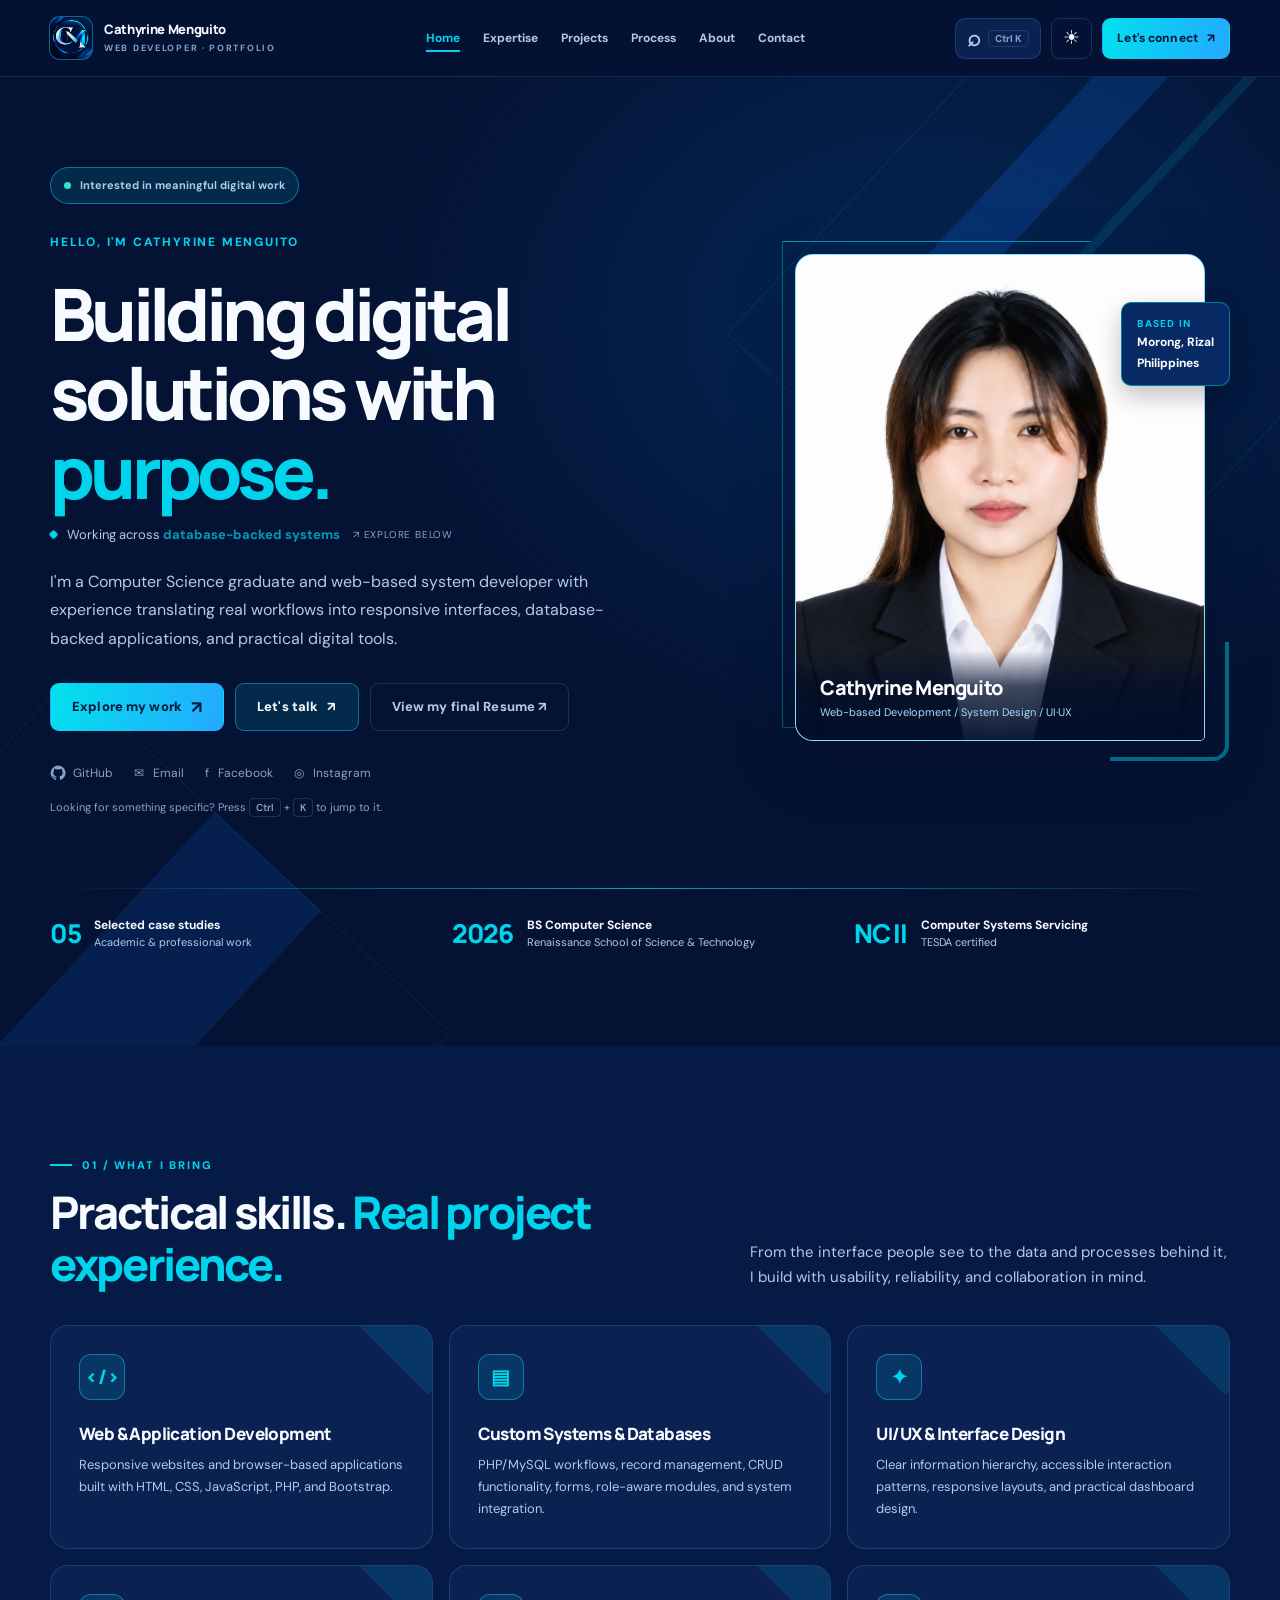
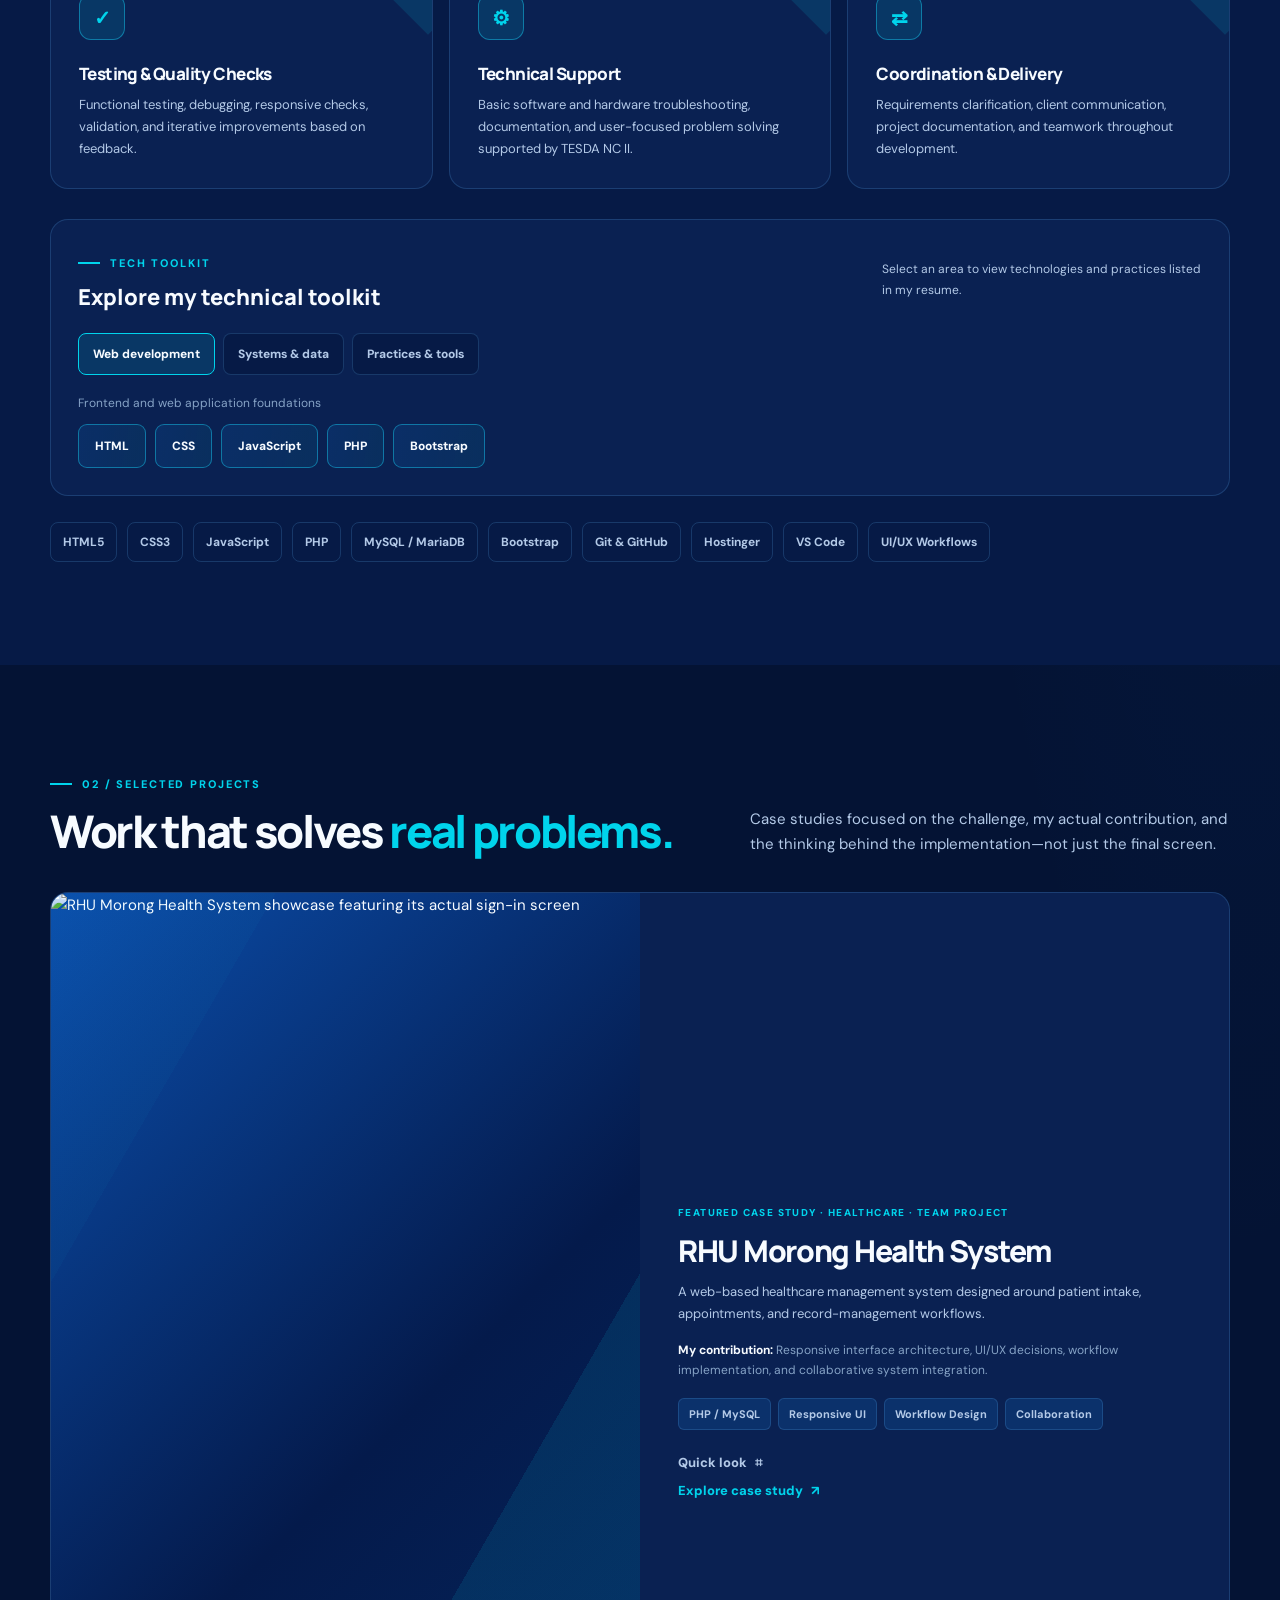
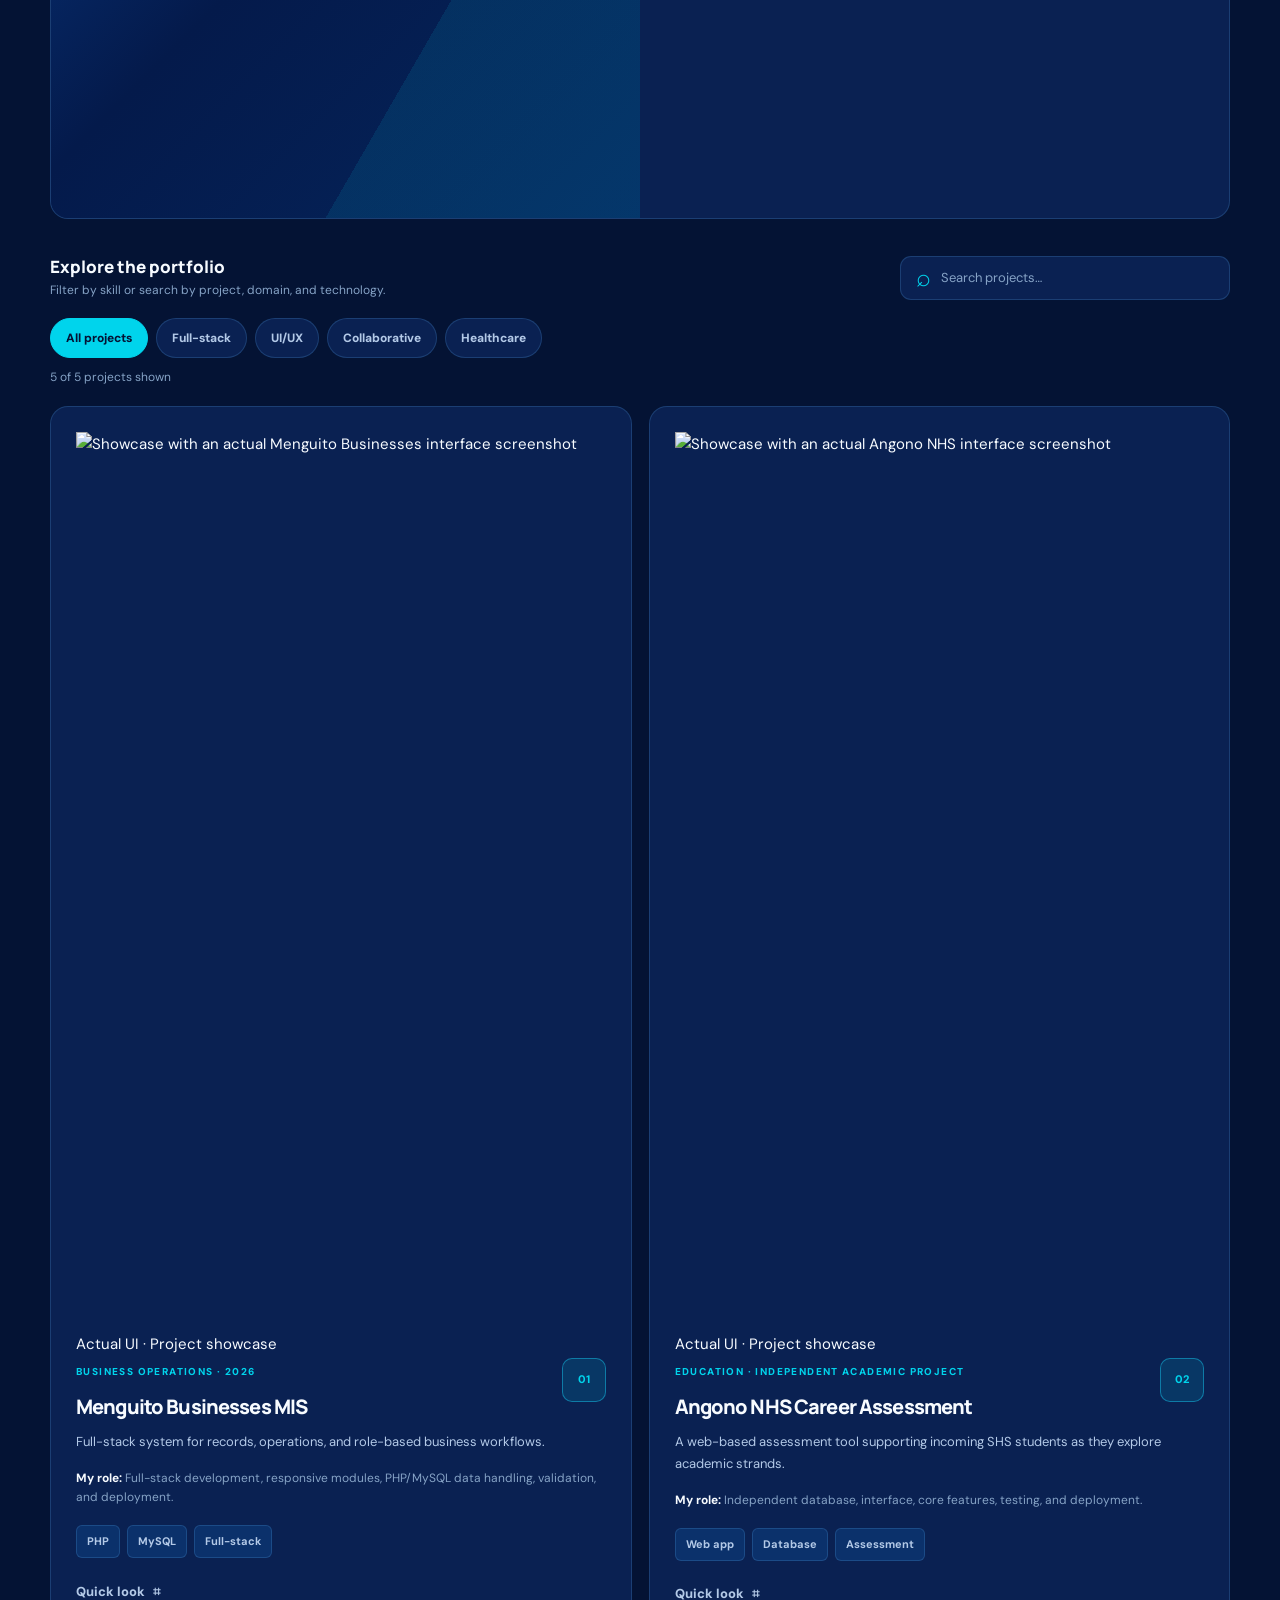
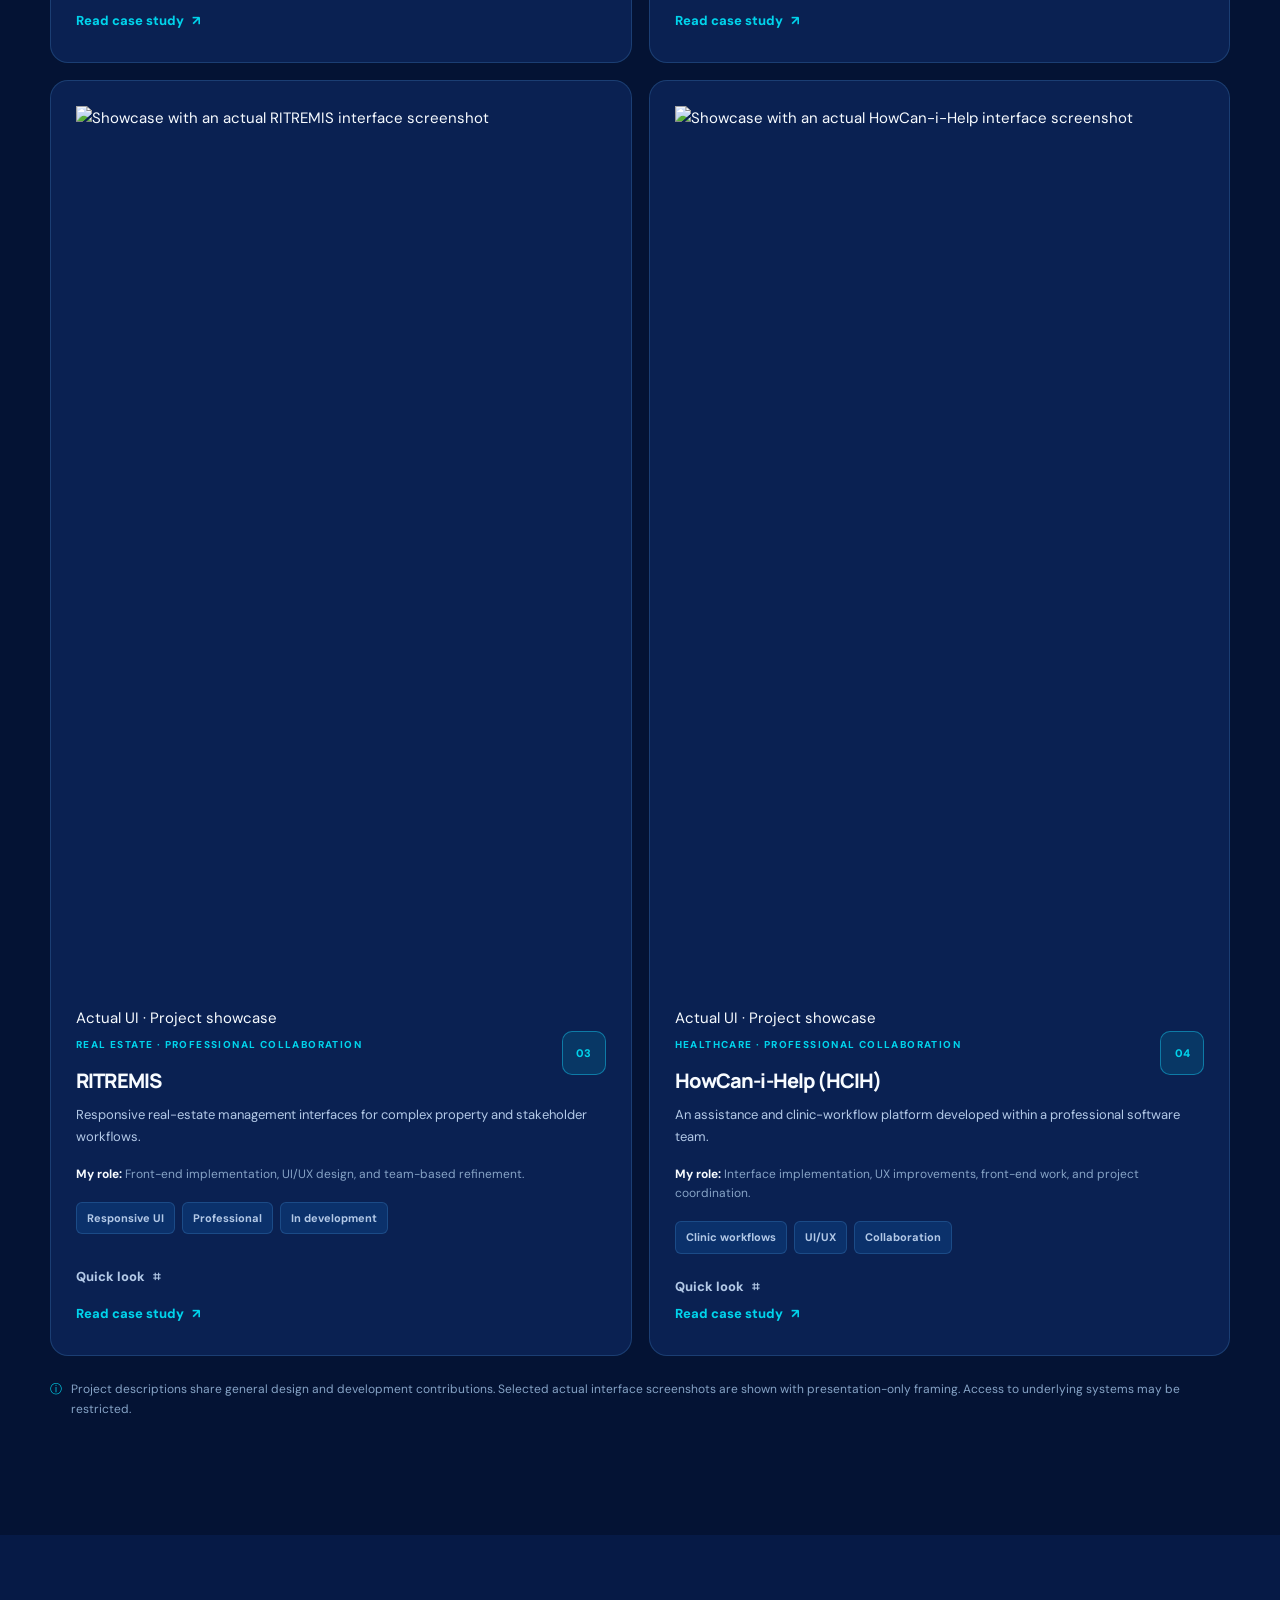
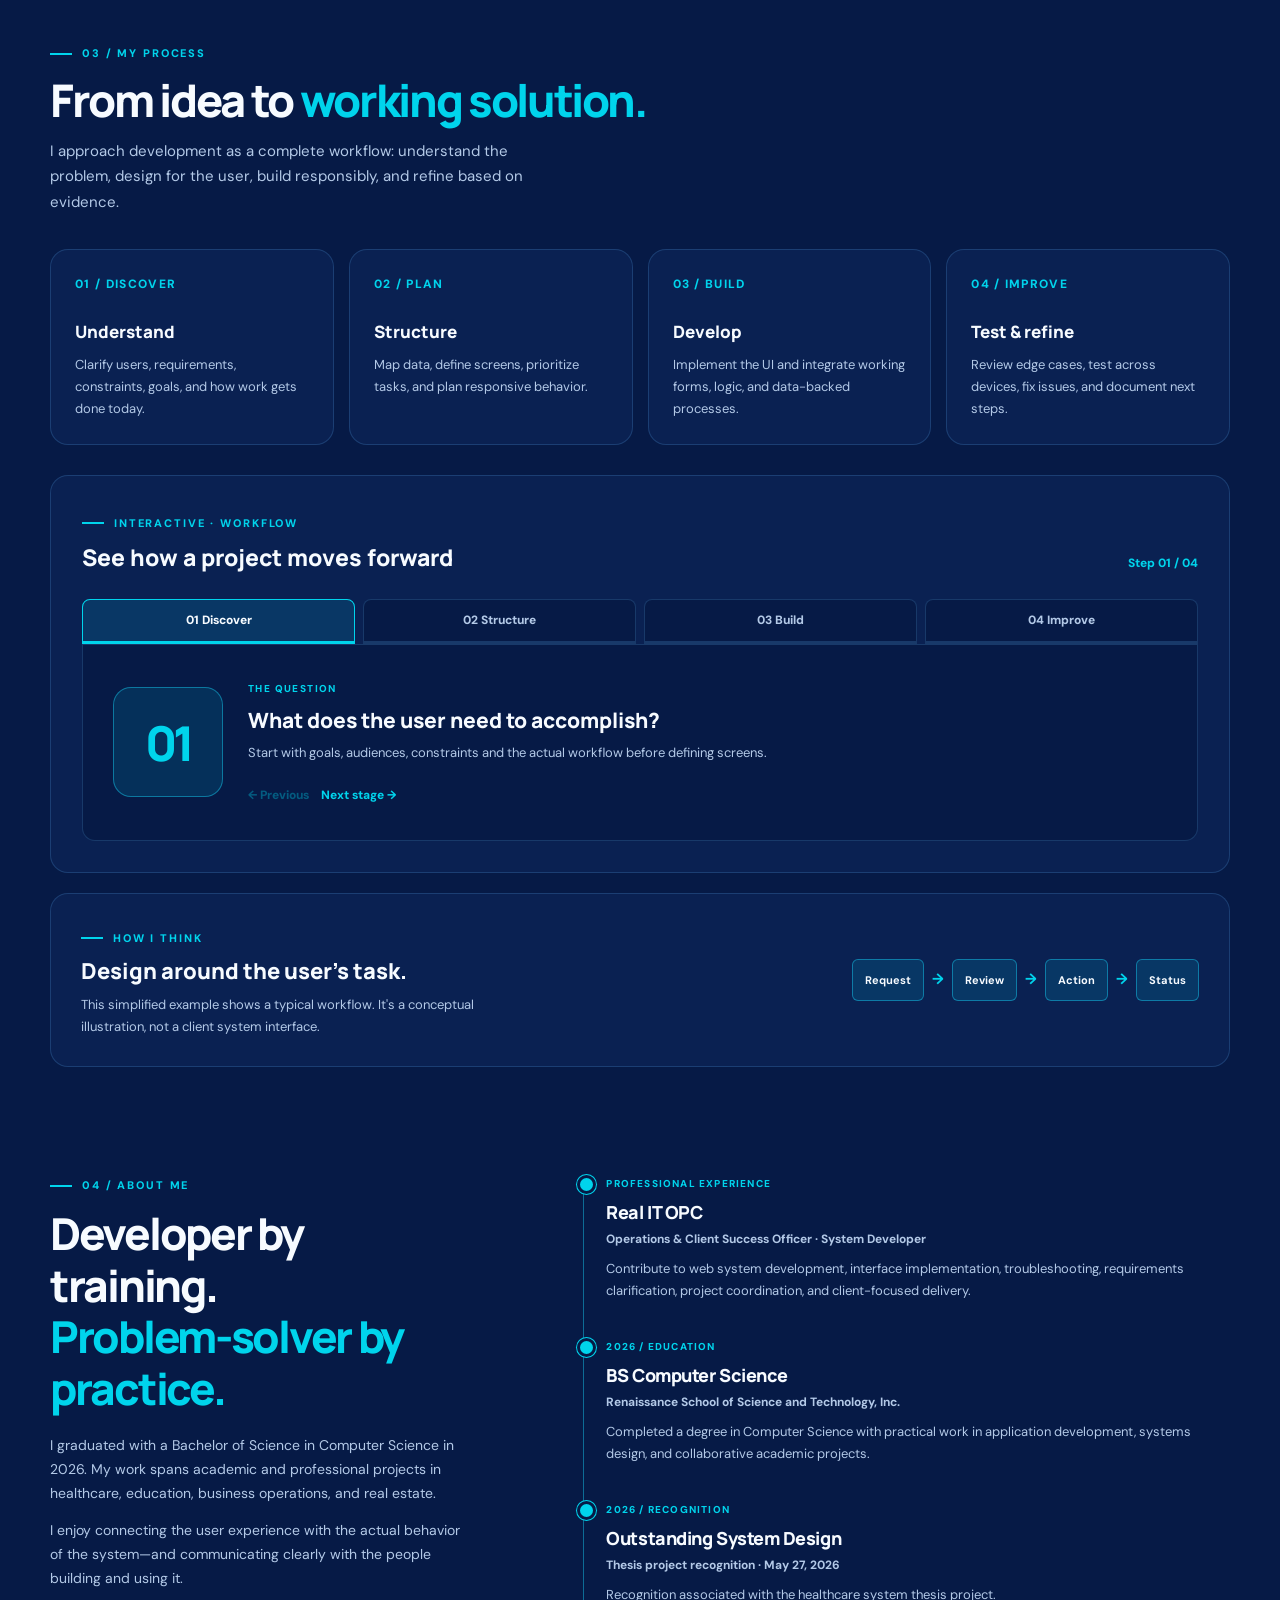
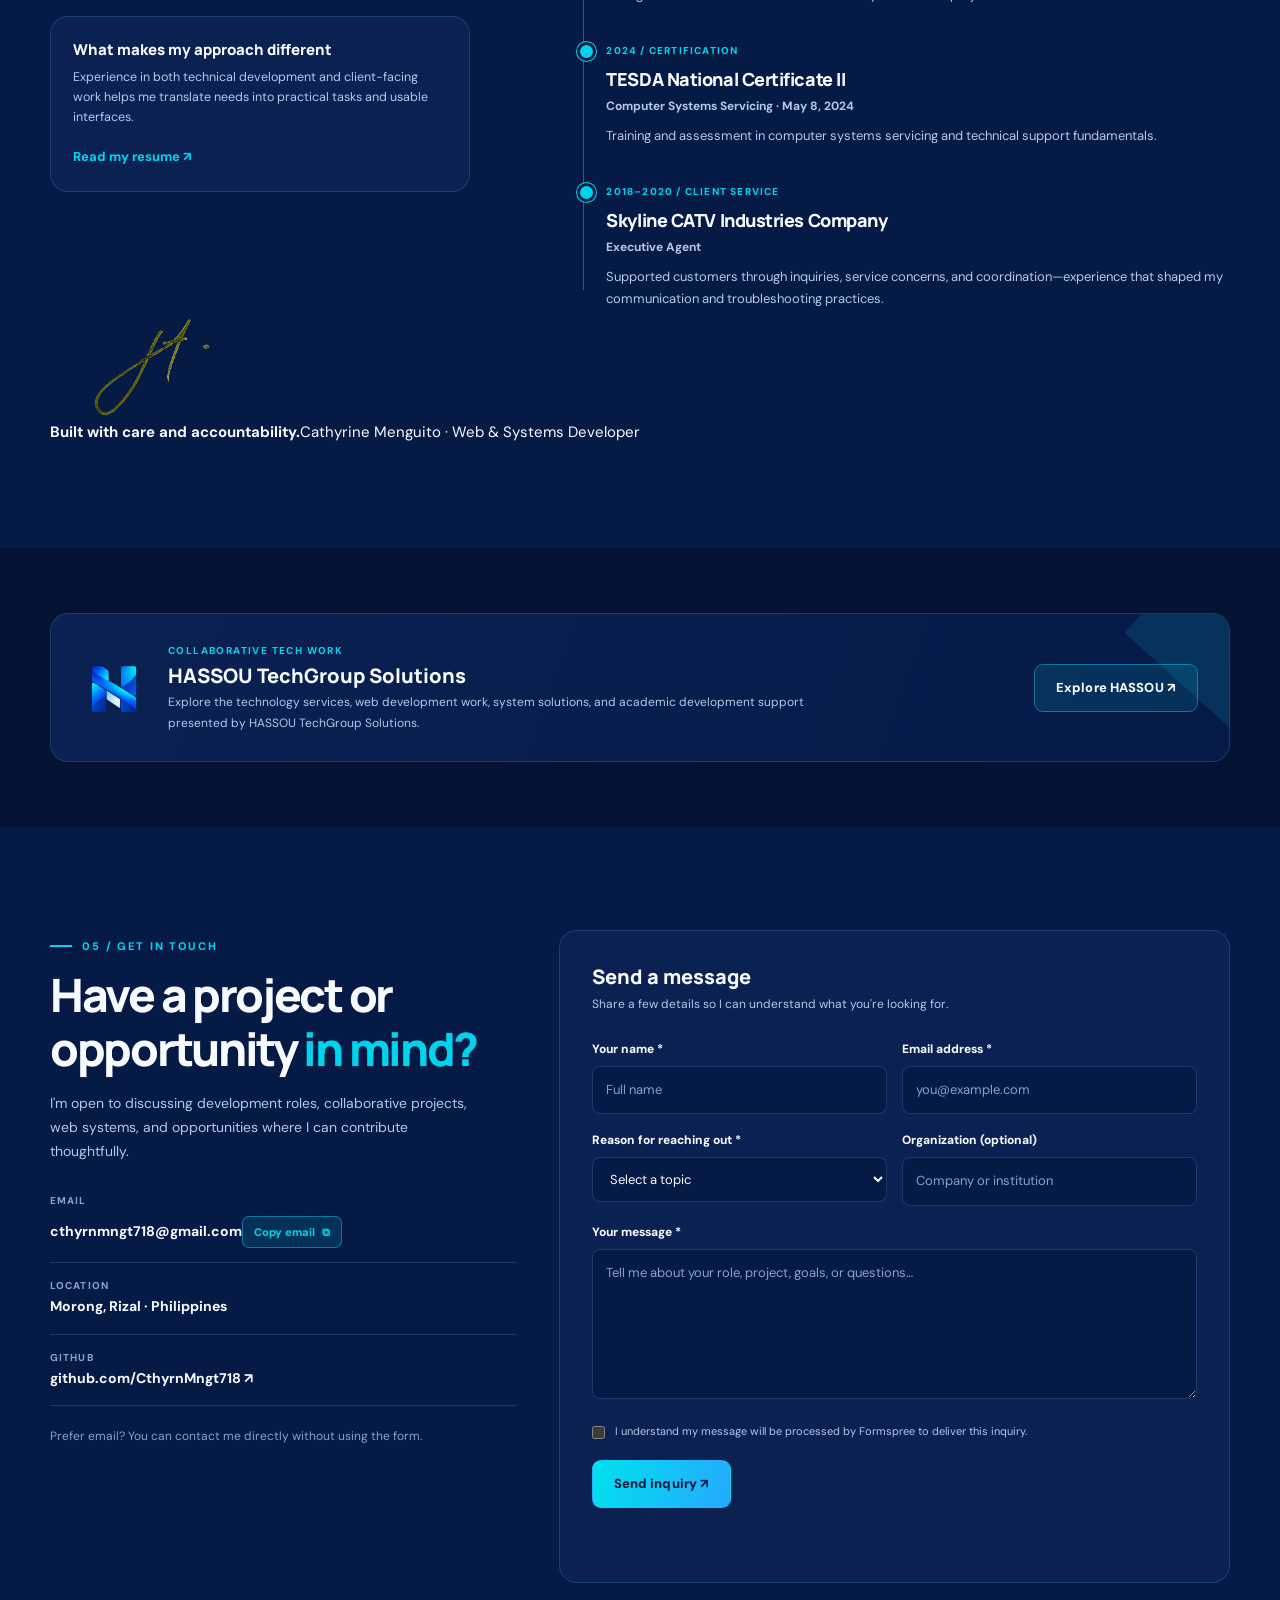
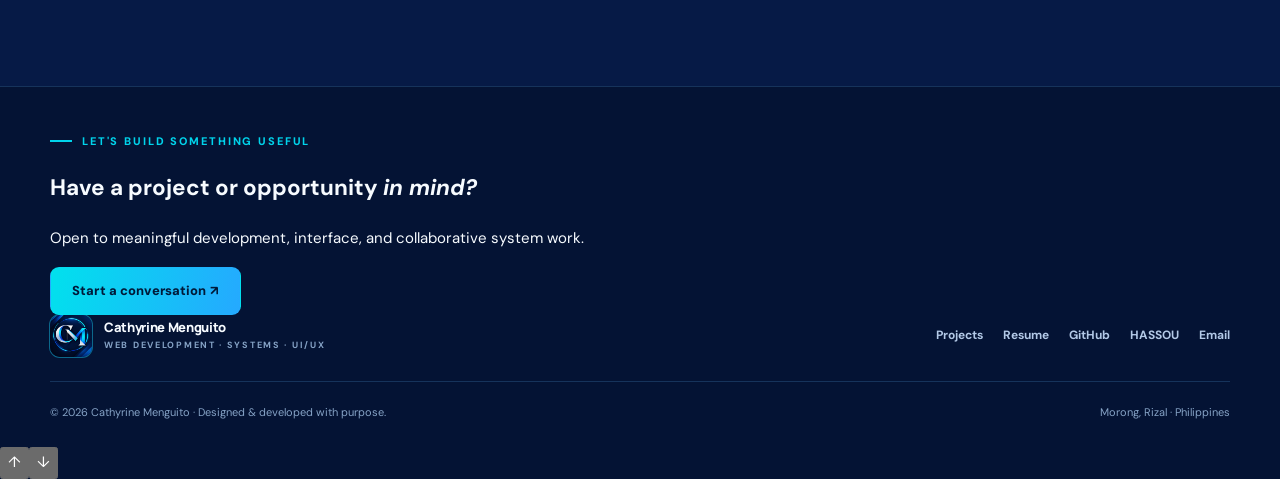
==== index.html @ bf57c776 "Add files via upload" ====
<!DOCTYPE html>

<html data-theme="dark" lang="en"><head><meta charset="utf-8"/><meta content="width=device-width,initial-scale=1" name="viewport"/><meta content="#041334" name="theme-color"/><meta content="Cathyrine Menguito is a BS Computer Science graduate specializing in responsive web applications, PHP/MySQL systems, UI/UX, and collaborative development. Explore selected case studies and get in touch." name="description"/><meta content="Cathyrine Menguito" name="author"/><meta content="website" property="og:type"/><meta content="Cathyrine Menguito | Web &amp; Systems Developer" property="og:title"/><meta content="Cathyrine Menguito is a BS Computer Science graduate specializing in responsive web applications, PHP/MySQL systems, UI/UX, and collaborative development. Explore selected case studies and get in touch." property="og:description"/><meta content="https://cthyrnmngt718.github.io/" property="og:url"/><meta content="https://cthyrnmngt718.github.io/assets/images/social-preview.jpg" property="og:image"/><meta content="summary_large_image" name="twitter:card"/><link href="https://cthyrnmngt718.github.io/" rel="canonical"/><link href="/favicon.ico" rel="icon"/><link href="/assets/css/site.css" rel="stylesheet"/><title>Cathyrine Menguito | Web &amp; Systems Developer</title><link href="/favicon-96x96.png" rel="icon" type="image/png"/><link href="/apple-touch-icon.png" rel="apple-touch-icon"/></head><body><a class="skip-link" href="#main">Skip to content</a><header class="site-header"><div class="wrap header-inner"><a aria-label="Cathyrine Menguito, home" class="brand" href="/"><span aria-hidden="true" class="brand-mark"><img alt="" decoding="async" height="44" loading="eager" src="/assets/images/cm-monogram.webp" width="44"/></span><span class="brand-copy">Cathyrine Menguito<small>Web developer · Portfolio</small></span></a><nav aria-label="Main navigation"><ul class="nav-links" id="primaryNav"><li><a href="/#home">Home</a></li><li><a href="/#expertise">Expertise</a></li><li><a href="/#work">Projects</a></li><li><a href="/#approach">Process</a></li><li><a href="/#about">About</a></li><li><a href="/#contact">Contact</a></li></ul></nav><div class="nav-actions"><button aria-controls="commandDialog" aria-haspopup="dialog" aria-label="Open site search and quick navigation" class="command-btn" id="openCommand" type="button"><span aria-hidden="true">⌕</span><small>Ctrl K</small></button><button aria-label="Switch color theme" class="theme-btn" id="themeButton" type="button">☀</button><a class="btn btn-primary header-cta" href="/#contact">Let's connect <span aria-hidden="true">↗</span></a><button aria-controls="primaryNav" aria-expanded="false" aria-label="Toggle navigation" class="menu-btn" id="menuButton" type="button">☰</button></div></div><div aria-hidden="true" class="reading-progress" id="readingProgress"></div></header><main id="main"><section class="hero" id="home"><div class="wrap"><div class="hero-grid"><div><div class="availability"><span aria-hidden="true" class="status-dot"></span> Interested in meaningful digital work</div><p class="hero-byline">Hello, I'm Cathyrine Menguito</p><h1><span class="line">Building digital</span><span class="line">solutions with</span><span class="line accent">purpose.</span></h1><p aria-label="Focus areas" class="hero-dynamic"><span aria-hidden="true" class="pulse-square"></span><span>Working across <strong id="dynamicRole">web applications</strong></span><span class="hero-dynamic-tip">↗ Explore below</span></p><p class="hero-desc">I'm a Computer Science graduate and web-based system developer with experience translating real workflows into responsive interfaces, database-backed applications, and practical digital tools.</p><div class="hero-actions"><a class="btn btn-primary" href="#work">Explore my work <span aria-hidden="true" class="icon-arrow">↗</span></a><a class="btn btn-secondary" href="#contact">Let's talk <span aria-hidden="true">↗</span></a><a class="btn btn-subtle" href="/assets/docs/Final-Resume-Cathyrine-Menguito.pdf" rel="noopener" target="_blank">View my final Resume ↗</a></div><div class="hero-socials"><a href="https://github.com/CthyrnMngt718" rel="noopener noreferrer" target="_blank"><svg aria-hidden="true" fill="currentColor" viewbox="0 0 24 24"><path d="M12 .9A11.1 11.1 0 0 0 8.49 22.5c.55.1.75-.24.75-.53v-2.05c-3.06.67-3.71-1.3-3.71-1.3-.5-1.27-1.22-1.61-1.22-1.61-1-.68.08-.67.08-.67 1.11.08 1.7 1.14 1.7 1.14.98 1.68 2.56 1.2 3.19.91.1-.71.39-1.2.7-1.48-2.44-.28-5.01-1.22-5.01-5.43 0-1.2.43-2.18 1.14-2.95-.11-.28-.49-1.4.11-2.9 0 0 .93-.3 3.05 1.13a10.6 10.6 0 0 1 5.55 0c2.12-1.43 3.04-1.13 3.04-1.13.61 1.5.23 2.62.12 2.9.71.77 1.13 1.75 1.13 2.95 0 4.22-2.57 5.15-5.02 5.43.4.35.75 1.03.75 2.07v3.08c0 .29.2.63.76.52A11.1 11.1 0 0 0 12 .9Z"></path></svg> GitHub</a><a href="mailto:cthyrnmngt718@gmail.com">✉   Email</a><a href="https://www.facebook.com/cathyrine.menguito" rel="noopener noreferrer" target="_blank">f   Facebook</a><a href="https://www.instagram.com/itsme_cthymngt/" rel="noopener noreferrer" target="_blank">◎   Instagram</a></div><p class="hero-shortcut">Looking for something specific? Press <kbd>Ctrl</kbd> + <kbd>K</kbd> to jump to it.</p></div><div class="portrait-wrap" data-reveal="right"><div class="portrait-card"><img alt="Professional portrait of Cathyrine Menguito wearing a dark blazer" fetchpriority="high" height="1100" src="/assets/images/cathyrine-professional.webp" width="1100"/><div class="portrait-caption"><strong>Cathyrine Menguito</strong><span>Web-based Development / System Design / UI·UX</span></div></div><div class="floating-note"><b>BASED IN</b>Morong, Rizal<br/>Philippines</div></div></div><div aria-hidden="true" class="hero-rule"></div><div aria-label="Professional highlights" class="quick-proof"><article><div class="stat">05</div><p><strong>Selected case studies</strong>Academic &amp; professional work</p></article><article><div class="stat">2026</div><p><strong>BS Computer Science</strong>Renaissance School of Science &amp; Technology</p></article><article><div class="stat">NC II</div><p><strong>Computer Systems Servicing</strong>TESDA certified</p></article></div></div></section>
<section class="section alt" id="expertise"><div class="wrap"><div class="section-top" data-reveal="up"><div><span class="eyebrow">01 / What I bring</span><h2>Practical skills. <span class="accent">Real project experience.</span></h2></div><p>From the interface people see to the data and processes behind it, I build with usability, reliability, and collaboration in mind.</p></div><div class="expertise-grid">
<article class="expert-card panel interactive-surface" data-reveal="up"><span class="expert-icon">&lt;/&gt;</span><h3>Web &amp; Application Development</h3><p>Responsive websites and browser-based applications built with HTML, CSS, JavaScript, PHP, and Bootstrap.</p></article>
<article class="expert-card panel interactive-surface" data-reveal="up"><span class="expert-icon">▤</span><h3>Custom Systems &amp; Databases</h3><p>PHP/MySQL workflows, record management, CRUD functionality, forms, role-aware modules, and system integration.</p></article>
<article class="expert-card panel interactive-surface" data-reveal="up"><span class="expert-icon">✦</span><h3>UI/UX &amp; Interface Design</h3><p>Clear information hierarchy, accessible interaction patterns, responsive layouts, and practical dashboard design.</p></article>
<article class="expert-card panel interactive-surface" data-reveal="up"><span class="expert-icon">✓</span><h3>Testing &amp; Quality Checks</h3><p>Functional testing, debugging, responsive checks, validation, and iterative improvements based on feedback.</p></article>
<article class="expert-card panel interactive-surface" data-reveal="up"><span class="expert-icon">⚙</span><h3>Technical Support</h3><p>Basic software and hardware troubleshooting, documentation, and user-focused problem solving supported by TESDA NC II.</p></article>
<article class="expert-card panel interactive-surface" data-reveal="up"><span class="expert-icon">⇄</span><h3>Coordination &amp; Delivery</h3><p>Requirements clarification, client communication, project documentation, and teamwork throughout development.</p></article>
</div><div class="skill-explorer panel"><div class="skill-explorer-head"><div><span class="eyebrow">TECH TOOLKIT</span><h3>Explore my technical toolkit</h3></div><p>Select an area to view technologies and practices listed in my resume.</p></div><div aria-label="Technical skill groups" class="skill-tabs" role="tablist"><button aria-controls="skillDisplay" aria-selected="true" data-skill="web" id="skillTab0" role="tab" tabindex="0" type="button">Web development</button><button aria-controls="skillDisplay" aria-selected="false" data-skill="data" id="skillTab1" role="tab" tabindex="-1" type="button">Systems &amp; data</button><button aria-controls="skillDisplay" aria-selected="false" data-skill="practice" id="skillTab2" role="tab" tabindex="-1" type="button">Practices &amp; tools</button></div><div aria-labelledby="skillTab0" id="skillDisplay" role="tabpanel" tabindex="0"><span class="skill-caption">Frontend and web application foundations</span><div class="skill-pills" id="skillPills"><span>HTML</span><span>CSS</span><span>JavaScript</span><span>PHP</span><span>Bootstrap</span></div></div></div><div aria-label="Technologies and platforms" class="skills-strip"><span>HTML5</span><span>CSS3</span><span>JavaScript</span><span>PHP</span><span>MySQL / MariaDB</span><span>Bootstrap</span><span>Git &amp; GitHub</span><span>Hostinger</span><span>VS Code</span><span>UI/UX Workflows</span></div></div></section>
<section class="section" id="work"><div class="wrap"><div class="section-top" data-reveal="up"><div><span class="eyebrow">02 / Selected projects</span><h2>Work that solves <span class="accent">real problems.</span></h2></div><p>Case studies focused on the challenge, my actual contribution, and the thinking behind the implementation—not just the final screen.</p></div>
<article class="work-lead panel interactive-surface" data-categories="uiux team healthcare" data-project="rhu-morong" data-search="rhu morong health system healthcare hospital patient appointments php mysql thesis responsive interface academic collaboration"><div class="project-visual actual-visual" data-reveal="up"><img alt="RHU Morong Health System showcase featuring its actual sign-in screen" height="900" loading="lazy" src="/assets/images/projects/rhu-morong/showcase.webp" width="1600"/><span class="actual-stamp"><span aria-hidden="true">●</span> REAL SYSTEM SCREENSHOT</span></div><div class="project-copy" data-reveal="up"><span class="project-meta">Featured case study · Healthcare · Team project</span><h3>RHU Morong Health System</h3><p>A web-based healthcare management system designed around patient intake, appointments, and record-management workflows.</p><div class="project-role"><strong>My contribution:</strong> Responsive interface architecture, UI/UX decisions, workflow implementation, and collaborative system integration.</div><ul class="tag-list"><li>PHP / MySQL</li><li>Responsive UI</li><li>Workflow Design</li><li>Collaboration</li></ul><button aria-haspopup="dialog" class="text-link quick-view" data-quick="rhu-morong" type="button">Quick look <span aria-hidden="true">⌗</span></button><a class="text-link" href="/work/rhu-morong/">Explore case study <span aria-hidden="true">↗</span></a></div></article>
<div class="project-tools"><div class="project-tools-copy"><strong>Explore the portfolio</strong><span>Filter by skill or search by project, domain, and technology.</span></div><label class="search-project"><span aria-hidden="true">⌕</span><span class="visually-hidden">Search portfolio projects</span><input aria-controls="projectsList" autocomplete="off" id="projectSearch" placeholder="Search projects…" type="search"/></label></div><div aria-label="Filter projects" class="filter-row" role="group"><button aria-pressed="true" class="filter" data-filter="all" type="button">All projects</button><button aria-pressed="false" class="filter" data-filter="fullstack" type="button">Full-stack</button><button aria-pressed="false" class="filter" data-filter="uiux" type="button">UI/UX</button><button aria-pressed="false" class="filter" data-filter="team" type="button">Collaborative</button><button aria-pressed="false" class="filter" data-filter="healthcare" type="button">Healthcare</button></div><p aria-live="polite" class="filter-results" id="projectResult" role="status">5 projects available</p><div class="projects-grid" id="projectsList">
<article class="project-card panel interactive-surface" data-categories="fullstack uiux" data-project="mbmis" data-reveal="up" data-search="menguito businesses mis a full-stack management information system built to bring menguito businesses operations, records, services, assets, collections, financial information, and role-based workspaces into one secure web platform. full-stack application development covering interfaces, php/mysql operations, role-aware access, system modules, testing, and deployment. full-stack php mysql bootstrap business operations · full-stack"><a aria-label="View Menguito Businesses case study" class="card-cover" href="/work/mbmis/"><img alt="Showcase with an actual Menguito Businesses interface screenshot" decoding="async" height="900" loading="lazy" src="/assets/images/projects/mbmis/showcase.webp" width="1600"/><span class="image-proof">Actual UI · Project showcase</span></a><div class="top"><div><span class="project-meta">Business operations · 2026</span><h3>Menguito Businesses MIS</h3></div><span aria-hidden="true" class="number">01</span></div><p>Full-stack system for records, operations, and role-based business workflows.</p><div class="project-role"><strong>My role:</strong> Full-stack development, responsive modules, PHP/MySQL data handling, validation, and deployment.</div><ul class="tag-list"><li>PHP</li><li>MySQL</li><li>Full-stack</li></ul><button aria-haspopup="dialog" class="text-link quick-view" data-quick="mbmis" type="button">Quick look <span aria-hidden="true">⌗</span></button><a class="text-link" href="/work/mbmis/">Read case study <span aria-hidden="true">↗</span></a></article><article class="project-card panel interactive-surface" data-categories="fullstack uiux" data-project="angono-career-assessment" data-reveal="up" data-search="angono nhs career assessment a web-based career guidance tool for incoming senior high school students to explore suitable shs strands using interests, skills, and academic inclinations. independent database, front-end, system features, and deployment work across the project lifecycle. full-stack education assessment ux education · independent academic project"><a aria-label="View Angono NHS case study" class="card-cover" href="/work/angono-career-assessment/"><img alt="Showcase with an actual Angono NHS interface screenshot" decoding="async" height="900" loading="lazy" src="/assets/images/projects/angono-career-assessment/showcase.webp" width="1600"/><span class="image-proof">Actual UI · Project showcase</span></a><div class="top"><div><span class="project-meta">Education · Independent academic project</span><h3>Angono NHS Career Assessment</h3></div><span aria-hidden="true" class="number">02</span></div><p>A web-based assessment tool supporting incoming SHS students as they explore academic strands.</p><div class="project-role"><strong>My role:</strong> Independent database, interface, core features, testing, and deployment.</div><ul class="tag-list"><li>Web app</li><li>Database</li><li>Assessment</li></ul><button aria-haspopup="dialog" class="text-link quick-view" data-quick="angono-career-assessment" type="button">Quick look <span aria-hidden="true">⌗</span></button><a class="text-link" href="/work/angono-career-assessment/">Read case study <span aria-hidden="true">↗</span></a></article><article class="project-card panel interactive-surface" data-categories="uiux team" data-project="ritremis" data-reveal="up" data-search="ritremis a real-estate management information platform designed to centralize property information and improve how stakeholders work with property-related data. front-end implementation, ui/ux and responsive interface design in collaboration with the development team. ui/ux responsive ui collaboration real estate · professional collaboration"><a aria-label="View RITREMIS case study" class="card-cover" href="/work/ritremis/"><img alt="Showcase with an actual RITREMIS interface screenshot" decoding="async" height="900" loading="lazy" src="/assets/images/projects/ritremis/showcase.webp" width="1600"/><span class="image-proof">Actual UI · Project showcase</span></a><div class="top"><div><span class="project-meta">Real estate · Professional collaboration</span><h3>RITREMIS</h3></div><span aria-hidden="true" class="number">03</span></div><p>Responsive real-estate management interfaces for complex property and stakeholder workflows.</p><div class="project-role"><strong>My role:</strong> Front-end implementation, UI/UX design, and team-based refinement.</div><ul class="tag-list"><li>Responsive UI</li><li>Professional</li><li>In development</li></ul><button aria-haspopup="dialog" class="text-link quick-view" data-quick="ritremis" type="button">Quick look <span aria-hidden="true">⌗</span></button><a class="text-link" href="/work/ritremis/">Read case study <span aria-hidden="true">↗</span></a></article><article class="project-card panel interactive-surface" data-categories="uiux team healthcare" data-project="howcan-i-help" data-reveal="up" data-search="howcan-i-help a healthcare and assistance platform developed professionally at real it opc to support clinic workflows and connected user needs. interface implementation, user-experience improvements, front-end work, and project coordination. ui/ux front-end collaboration healthcare · professional collaboration"><a aria-label="View HowCan-i-Help case study" class="card-cover" href="/work/howcan-i-help/"><img alt="Showcase with an actual HowCan-i-Help interface screenshot" decoding="async" height="900" loading="lazy" src="/assets/images/projects/howcan-i-help/showcase.webp" width="1600"/><span class="image-proof">Actual UI · Project showcase</span></a><div class="top"><div><span class="project-meta">Healthcare · Professional collaboration</span><h3>HowCan-i-Help (HCIH)</h3></div><span aria-hidden="true" class="number">04</span></div><p>An assistance and clinic-workflow platform developed within a professional software team.</p><div class="project-role"><strong>My role:</strong> Interface implementation, UX improvements, front-end work, and project coordination.</div><ul class="tag-list"><li>Clinic workflows</li><li>UI/UX</li><li>Collaboration</li></ul><button aria-haspopup="dialog" class="text-link quick-view" data-quick="howcan-i-help" type="button">Quick look <span aria-hidden="true">⌗</span></button><a class="text-link" href="/work/howcan-i-help/">Read case study <span aria-hidden="true">↗</span></a></article></div><div class="project-empty panel" hidden="" id="projectEmpty"><strong>No projects match that search.</strong><p>Try another keyword or remove your filters.</p><button class="btn btn-secondary" id="resetProjects" type="button">Show all projects</button></div><p class="disclosure"><span aria-hidden="true">ⓘ</span> Project descriptions share general design and development contributions. Selected actual interface screenshots are shown with presentation-only framing. Access to underlying systems may be restricted.</p><dialog aria-labelledby="projectModalTitle" class="project-dialog" id="projectDialog"><div class="modal-top"><span class="eyebrow" id="projectModalCategory">PROJECT SNAPSHOT</span><button aria-label="Close project preview" class="dialog-close" data-close-dialog="" type="button">✕</button></div><div class="modal-visual modal-actual"><img alt="Actual project interface screenshot in branded showcase" height="900" id="projectModalImage" loading="eager" src="/assets/images/projects/rhu-morong/showcase.webp" width="1600"/></div><h2 id="projectModalTitle">Project title</h2><p id="projectModalDescription"></p><div class="modal-role"><small>MY CONTRIBUTION</small><p id="projectModalRole"></p></div><div class="modal-tags" id="projectModalTags"></div><div class="modal-actions"><a class="btn btn-primary" href="#work" id="projectModalLink">Read full case study ↗</a><button class="btn btn-subtle" data-close-dialog="" type="button">Close</button></div><p class="modal-disclaimer">Preview features an actual system screenshot presented in a branded frame; read the full case study for context.</p></dialog></div></section>
<section class="section alt" id="approach"><div class="wrap"><div class="section-head" data-reveal="up"><span class="eyebrow">03 / My process</span><h2>From idea to <span class="accent">working solution.</span></h2><p>I approach development as a complete workflow: understand the problem, design for the user, build responsibly, and refine based on evidence.</p></div><div class="approach-grid"><article class="approach-step panel" data-reveal="up"><span class="step-num">01 / DISCOVER</span><h3>Understand</h3><p>Clarify users, requirements, constraints, goals, and how work gets done today.</p></article><article class="approach-step panel" data-reveal="up"><span class="step-num">02 / PLAN</span><h3>Structure</h3><p>Map data, define screens, prioritize tasks, and plan responsive behavior.</p></article><article class="approach-step panel" data-reveal="up"><span class="step-num">03 / BUILD</span><h3>Develop</h3><p>Implement the UI and integrate working forms, logic, and data-backed processes.</p></article><article class="approach-step panel" data-reveal="up"><span class="step-num">04 / IMPROVE</span><h3>Test &amp; refine</h3><p>Review edge cases, test across devices, fix issues, and document next steps.</p></article></div><div aria-labelledby="processInteractiveTitle" class="process-interactive panel">
<div class="process-toolbar"><div><span class="eyebrow">INTERACTIVE · WORKFLOW</span><h3 id="processInteractiveTitle">See how a project moves forward</h3></div><span class="process-counter" id="processCounter">Step 01 / 04</span></div>
<div aria-label="Explore project stages" class="process-tabs" role="tablist"><button aria-controls="process-panel" aria-selected="true" class="process-tab" data-step="0" id="process-tab-0" role="tab" type="button">01 Discover</button><button aria-controls="process-panel" aria-selected="false" class="process-tab" data-step="1" id="process-tab-1" role="tab" tabindex="-1" type="button">02 Structure</button><button aria-controls="process-panel" aria-selected="false" class="process-tab" data-step="2" id="process-tab-2" role="tab" tabindex="-1" type="button">03 Build</button><button aria-controls="process-panel" aria-selected="false" class="process-tab" data-step="3" id="process-tab-3" role="tab" tabindex="-1" type="button">04 Improve</button></div>
<div aria-labelledby="process-tab-0" class="process-stage" id="process-panel" role="tabpanel" tabindex="0"><div aria-hidden="true" class="process-stage-badge">01</div><div><small id="processStageLabel">THE QUESTION</small><h4 id="processStageTitle">What does the user need to accomplish?</h4><p id="processStageDescription">Start with goals, audiences, constraints and the actual workflow before defining screens.</p><div class="process-stage-actions"><button class="process-next" disabled="" id="processPrevious" type="button">← Previous</button><button class="process-next" id="processNext" type="button">Next stage →</button></div></div></div></div><div class="workflow-demo panel"><div><span class="eyebrow">How I think</span><h3>Design around the user's task.</h3><p>This simplified example shows a typical workflow. It's a conceptual illustration, not a client system interface.</p></div><div aria-label="Example flow: request, review, action, status" class="workflow-nodes"><span>Request</span><b aria-hidden="true">→</b><span>Review</span><b aria-hidden="true">→</b><span>Action</span><b aria-hidden="true">→</b><span>Status</span></div></div></div></section>
<section class="section alt" id="about" style="padding-top:0"><div class="wrap"><div class="about-layout"><div class="about-intro"><span class="eyebrow">04 / About me</span><h2 style="font:800 clamp(30px,4vw,44px)/1.17 Manrope,sans-serif;letter-spacing:-.052em;margin:13px 0 20px">Developer by training.<br/><span class="accent">Problem-solver by practice.</span></h2><p>I graduated with a Bachelor of Science in Computer Science in 2026. My work spans academic and professional projects in healthcare, education, business operations, and real estate.</p><p>I enjoy connecting the user experience with the actual behavior of the system—and communicating clearly with the people building and using it.</p><div class="about-card panel" data-reveal="up"><strong>What makes my approach different</strong><small>Experience in both technical development and client-facing work helps me translate needs into practical tasks and usable interfaces.</small><a class="text-link" href="/assets/docs/Final-Resume-Cathyrine-Menguito.pdf" rel="noopener" target="_blank">Read my resume ↗</a></div></div><div aria-label="Professional experience and education" class="timeline"><article class="timeline-item" data-reveal="up"><small>PROFESSIONAL EXPERIENCE</small><h3>Real IT OPC</h3><h4>Operations &amp; Client Success Officer · System Developer</h4><p>Contribute to web system development, interface implementation, troubleshooting, requirements clarification, project coordination, and client-focused delivery.</p></article><article class="timeline-item" data-reveal="up"><small>2026 / EDUCATION</small><h3>BS Computer Science</h3><h4>Renaissance School of Science and Technology, Inc.</h4><p>Completed a degree in Computer Science with practical work in application development, systems design, and collaborative academic projects.</p></article><article class="timeline-item" data-reveal="up"><small>2026 / RECOGNITION</small><h3>Outstanding System Design</h3><h4>Thesis project recognition · May 27, 2026</h4><p>Recognition associated with the healthcare system thesis project.</p></article><article class="timeline-item" data-reveal="up"><small>2024 / CERTIFICATION</small><h3>TESDA National Certificate II</h3><h4>Computer Systems Servicing · May 8, 2024</h4><p>Training and assessment in computer systems servicing and technical support fundamentals.</p></article><article class="timeline-item" data-reveal="up"><small>2018–2020 / CLIENT SERVICE</small><h3>Skyline CATV Industries Company</h3><h4>Executive Agent</h4><p>Supported customers through inquiries, service concerns, and coordination—experience that shaped my communication and troubleshooting practices.</p></article></div></div><div class="signature-seal" data-reveal="up"><img alt="Cathyrine Menguito personal signature" height="110" loading="lazy" src="/assets/images/signature.png" width="210"/><div><strong>Built with care and accountability.</strong><span>Cathyrine Menguito · Web &amp; Systems Developer</span></div></div></div></section>
<section class="section" id="collaboration" style="padding-top:65px;padding-bottom:65px"><div class="wrap"><div class="hassou-box panel interactive-surface"><img alt="HASSOU TechGroup Solutions logo" height="64" loading="lazy" src="/assets/images/hassou-mark.webp" width="64"/><div><small>COLLABORATIVE TECH WORK</small><h3>HASSOU TechGroup Solutions</h3><p>Explore the technology services, web development work, system solutions, and academic development support presented by HASSOU TechGroup Solutions.</p></div><a class="btn btn-secondary" href="https://hassou-techgroupsolutions.github.io/" rel="noopener noreferrer" target="_blank">Explore HASSOU ↗</a></div></div></section>
<section class="section alt" id="contact"><div class="wrap"><div class="contact-layout"><div class="contact-info"><span class="eyebrow">05 / Get in touch</span><h2>Have a project or opportunity <span class="accent">in mind?</span></h2><p>I'm open to discussing development roles, collaborative projects, web systems, and opportunities where I can contribute thoughtfully.</p><div class="contact-detail"><small>Email</small><a href="mailto:cthyrnmngt718@gmail.com">cthyrnmngt718@gmail.com</a><button aria-label="Copy email address" class="copy-btn" id="copyEmail" type="button">Copy email <span aria-hidden="true">⧉</span></button><span aria-live="polite" class="copy-notice" id="copyNotice" role="status"></span></div><div class="contact-detail"><small>Location</small><strong>Morong, Rizal · Philippines</strong></div><div class="contact-detail"><small>GitHub</small><a href="https://github.com/CthyrnMngt718" rel="noopener noreferrer" target="_blank">github.com/CthyrnMngt718 ↗</a></div><p style="font-size:12px;margin-top:20px;color:var(--muted)">Prefer email? You can contact me directly without using the form.</p></div><form action="https://formspree.io/f/mzepkbgw" class="contact-form panel" id="contactForm" method="POST"><h3>Send a message</h3><p>Share a few details so I can understand what you're looking for.</p><input aria-hidden="true" autocomplete="off" class="visually-hidden" name="_gotcha" tabindex="-1"/><input name="source" type="hidden" value="Cathyrine personal portfolio · 2026 refresh"/><div class="form-row"><div class="form-field"><label for="contactName">Your name *</label><input autocomplete="name" id="contactName" maxlength="100" name="name" placeholder="Full name" required=""/></div><div class="form-field"><label for="contactEmail">Email address *</label><input autocomplete="email" id="contactEmail" maxlength="160" name="email" placeholder="you@example.com" required="" type="email"/></div></div><div class="form-row"><div class="form-field"><label for="contactType">Reason for reaching out *</label><select id="contactType" name="inquiry_type" required=""><option value="">Select a topic</option><option>Job opportunity</option><option>Freelance / development project</option><option>Collaboration</option><option>General inquiry</option></select></div><div class="form-field"><label for="contactOrg">Organization (optional)</label><input id="contactOrg" maxlength="130" name="organization" placeholder="Company or institution"/></div></div><div class="form-field"><label for="contactMessage">Your message *</label><textarea id="contactMessage" maxlength="3500" minlength="20" name="message" placeholder="Tell me about your role, project, goals, or questions…" required=""></textarea></div><label class="form-check"><input required="" type="checkbox"/><span>I understand my message will be processed by Formspree to deliver this inquiry.</span></label><button class="btn btn-primary" type="submit">Send inquiry ↗</button><p aria-live="polite" class="form-message" id="formMessage" role="status"></p></form></div></div></section></main><footer class="footer"><div class="wrap footer-shell"><div class="footer-intro" data-reveal="up"><div><span class="eyebrow">LET'S BUILD SOMETHING USEFUL</span><h2>Have a project or opportunity <em>in mind?</em></h2><p>Open to meaningful development, interface, and collaborative system work.</p></div><a class="btn btn-primary" href="mailto:cthyrnmngt718@gmail.com?subject=Portfolio%20inquiry">Start a conversation ↗</a></div><div class="footer-top"><a class="brand" href="/"><span aria-hidden="true" class="brand-mark"><img alt="" height="44" src="/assets/images/cm-monogram.webp" width="44"/></span><span class="brand-copy">Cathyrine Menguito<small>Web development · Systems · UI/UX</small></span></a><nav aria-label="Footer navigation" class="footer-links"><a href="/#work">Projects</a><a href="/resume.html">Resume</a><a href="https://github.com/CthyrnMngt718" rel="noopener noreferrer" target="_blank">GitHub</a><a href="https://hassou-techgroupsolutions.github.io/" rel="noopener noreferrer" target="_blank">HASSOU</a><a href="mailto:cthyrnmngt718@gmail.com">Email</a></nav></div><div class="footer-bottom"><span>© <span id="year">2026</span> Cathyrine Menguito · Designed &amp; developed with purpose.</span><span>Morong, Rizal · Philippines</span></div></div></footer><script defer="" src="/assets/js/site.js?v=2"></script><dialog aria-labelledby="commandTitle" class="command-dialog" id="commandDialog">
<div class="command-heading"><div><span class="eyebrow">QUICK ACCESS</span><h2 id="commandTitle">Where would you like to go?</h2></div><button aria-label="Close quick navigation" class="dialog-close" data-close-dialog="" type="button">✕</button></div>
<label class="visually-hidden" for="commandSearch">Search pages and projects</label><input aria-controls="commandResults" autocomplete="off" id="commandSearch" placeholder="Search sections, projects, resume…" type="search"/>
<div aria-label="Searchable site destinations" class="command-results" id="commandResults" role="listbox"></div>
<p class="command-hint">↑ ↓ Navigate <span>↵ Open</span> <span>Esc Close</span></p>
</dialog><button aria-label="Scroll back to top" class="back-to-top" id="backToTop" type="button">↑</button><nav aria-label="Scroll between portfolio sections" class="section-rail"><button aria-label="Previous section" id="sectionPrev" title="Previous section" type="button">↑</button><span aria-hidden="true" class="rail-line"></span><button aria-label="Next section" id="sectionNext" title="Next section" type="button">↓</button></nav></body></html>
---- assets/css/site.css ----
@import url("https://fonts.googleapis.com/css2?family=DM+Sans:wght@400;500;600;700&family=Manrope:wght@400;500;600;700;800&display=swap");
:root{color-scheme:dark;--bg:#041334;--bg2:#061a46;--panel:#0a2152;--panel2:#0d285e;--line:rgba(96,179,244,.20);--line-strong:rgba(22,205,242,.46);--text:#f7fbff;--sub:#b3c9e7;--muted:#86a3c6;--cyan:#00d4ec;--blue:#168eff;--cyan-faint:rgba(0,212,236,.12);--blue-faint:rgba(22,142,255,.15);--shadow:0 18px 60px rgba(0,6,26,.28);--radius:18px;--wrap:1180px}
html[data-theme="light"]{color-scheme:light;--bg:#f3f8ff;--bg2:#e8f1fc;--panel:#ffffff;--panel2:#f7fbff;--line:rgba(15,80,150,.17);--line-strong:rgba(0,126,180,.35);--text:#082147;--sub:#355475;--muted:#5b7190;--cyan:#007eac;--blue:#075fbb;--cyan-faint:rgba(0,144,180,.10);--blue-faint:rgba(10,106,211,.08);--shadow:0 18px 60px rgba(27,72,130,.08)}
*{box-sizing:border-box}html{scroll-behavior:smooth;scroll-padding-top:92px}body{margin:0;background:var(--bg);color:var(--text);font:400 15px/1.7 'DM Sans',sans-serif;overflow-x:hidden}a{color:inherit;text-decoration:none}button,input,select,textarea{font:inherit}button{cursor:pointer}img{display:block;max-width:100%}::selection{background:var(--cyan);color:#041334}a:focus-visible,button:focus-visible,input:focus-visible,textarea:focus-visible,select:focus-visible{outline:3px solid var(--cyan);outline-offset:4px}.skip-link{position:absolute;z-index:900;top:-80px;left:15px;padding:12px 18px;background:var(--cyan);color:#041334}.skip-link:focus{top:14px}.wrap{width:min(var(--wrap),calc(100% - 54px));margin-inline:auto}.eyebrow{display:inline-flex;gap:10px;align-items:center;color:var(--cyan);font-size:11px;font-weight:800;letter-spacing:.17em;text-transform:uppercase}.eyebrow:before{content:'';width:22px;height:2px;background:var(--cyan)}.section{padding:103px 0;position:relative}.section.alt{background:var(--bg2)}.section-top{display:flex;align-items:flex-end;justify-content:space-between;gap:30px;margin-bottom:34px}.section-top h2,.section-head h2{font:800 clamp(29px,4vw,45px)/1.17 'Manrope',sans-serif;letter-spacing:-.052em;margin:11px 0 0;max-width:760px}.section-top p,.section-head p{max-width:480px;color:var(--sub);margin:12px 0 0}.section-head{max-width:750px;margin-bottom:34px}.accent{color:var(--cyan)}.text-link{display:inline-flex;align-items:center;gap:8px;color:var(--cyan);font-weight:800;font-size:13px}.text-link:hover{text-decoration:underline;text-underline-offset:4px}.btn{display:inline-flex;justify-content:center;align-items:center;gap:9px;min-height:48px;padding:0 21px;border:1px solid var(--line-strong);border-radius:9px;font-size:13px;font-weight:800;letter-spacing:.01em;transition:background .2s,transform .2s,border-color .2s;text-align:center}.btn:hover{transform:translateY(-2px)}.btn-primary{color:#001a39;background:linear-gradient(105deg,#01e1ed,#25a9ff);border-color:transparent}.btn-primary:hover{filter:brightness(1.06)}.btn-secondary{background:var(--cyan-faint);color:var(--text)}.btn-subtle{border-color:var(--line);color:var(--sub)}.icon-arrow{font-size:17px;line-height:1}.tag-list{display:flex;flex-wrap:wrap;gap:7px;list-style:none;margin:0;padding:0}.tag-list li{font-size:11px;font-weight:700;color:var(--sub);padding:6px 10px;background:var(--blue-faint);border:1px solid var(--line);border-radius:6px}.panel{background:var(--panel);border:1px solid var(--line);border-radius:var(--radius)}
/* HEADER */.site-header{position:sticky;top:0;z-index:50;background:rgba(4,19,52,.94);border-bottom:1px solid rgba(100,181,254,.14);backdrop-filter:blur(18px)}html[data-theme="light"] .site-header{background:rgba(248,251,255,.95)}.header-inner{height:76px;display:flex;align-items:center;justify-content:space-between;gap:28px}.brand{display:flex;align-items:center;gap:12px;min-width:216px}.brand-mark{display:grid;place-items:center;width:42px;height:42px;border-radius:11px 2px 11px 2px;background:linear-gradient(140deg,#11d8fb 0%,#0860d9 100%);color:#fff;font:800 17px 'Manrope',sans-serif;letter-spacing:-.08em}.brand-copy{font:800 13px/1.2 'Manrope',sans-serif;letter-spacing:-.025em}.brand-copy small{display:block;margin-top:5px;color:var(--muted);font:700 9px/1.2 'DM Sans',sans-serif;text-transform:uppercase;letter-spacing:.19em}.nav-links{display:flex;align-items:center;gap:23px;list-style:none;margin:0;padding:0}.nav-links a{font-weight:700;color:var(--sub);font-size:12px}.nav-links a:hover,.nav-links a.active{color:var(--cyan)}.nav-actions{display:flex;align-items:center;gap:10px}.theme-btn,.menu-btn{width:41px;height:41px;border:1px solid var(--line);border-radius:9px;background:transparent;color:var(--text);display:grid;place-items:center;font-size:19px}.theme-btn:hover,.menu-btn:hover{background:var(--cyan-faint)}.menu-btn{display:none}.header-cta{min-height:41px;font-size:12px;padding:0 14px}
/* HERO */.hero{position:relative;isolation:isolate;overflow:hidden;padding:90px 0 95px;min-height:680px;background:radial-gradient(ellipse at 72% 25%,rgba(0,115,219,.20),transparent 43%),var(--bg)}.hero:before{content:'';position:absolute;top:-280px;right:-120px;width:460px;height:800px;transform:rotate(43deg);border:1px solid rgba(0,215,239,.1);background:linear-gradient(90deg,transparent 20%,rgba(16,99,220,.23) 20%,rgba(16,99,220,.23) 32%,transparent 32%,transparent 44%,rgba(0,216,245,.11) 44%,rgba(0,216,245,.11) 46%,transparent 46%);z-index:-1;pointer-events:none}.hero:after{content:'';position:absolute;bottom:-390px;left:-230px;width:520px;height:670px;border:1px solid rgba(0,215,239,.08);transform:rotate(43deg);background:linear-gradient(90deg,transparent 38%,rgba(14,113,242,.14) 38%,rgba(14,113,242,.14) 66%,transparent 66%);z-index:-1}.hero-grid{display:grid;grid-template-columns:minmax(0,1.18fr) minmax(330px,.82fr);gap:60px;align-items:center}.availability{display:inline-flex;gap:9px;align-items:center;border:1px solid var(--line-strong);background:var(--cyan-faint);color:var(--sub);border-radius:100px;padding:8px 13px;font-weight:700;font-size:11px}.status-dot{width:7px;height:7px;background:#34e3c5;border-radius:50%}.hero h1{font:800 clamp(46px,5.65vw,78px)/1.09 'Manrope',sans-serif;letter-spacing:-.064em;margin:23px 0 21px}.hero h1 .line{display:block}.hero-desc{color:var(--sub);font-size:16px;line-height:1.8;max-width:600px;margin:0}.hero-byline{color:var(--cyan);font-size:12px;font-weight:800;letter-spacing:.15em;text-transform:uppercase;margin:28px 0 0}.hero-actions{display:flex;flex-wrap:wrap;gap:11px;margin-top:29px}.hero-socials{display:flex;flex-wrap:wrap;gap:21px;margin-top:32px;font-size:12px}.hero-socials a{color:var(--muted);display:inline-flex;align-items:center;gap:7px}.hero-socials a:hover{color:var(--cyan)}.hero-socials svg{width:16px;height:16px}.portrait-wrap{position:relative;max-width:410px;margin:10px auto 0;width:100%}.portrait-wrap:before{content:'';position:absolute;inset:-13px 13px 13px -13px;border:1px solid var(--cyan);clip-path:polygon(0 0,75% 0,100% 25%,100% 100%,0 100%);opacity:.65}.portrait-card{position:relative;background:#e9f3ff;border:1px solid var(--line-strong);border-radius:18px 18px 5px 18px;overflow:hidden;box-shadow:var(--shadow)}.portrait-card img{width:100%;aspect-ratio:4/4.75;object-fit:cover;object-position:center 29%}.portrait-caption{position:absolute;bottom:0;left:0;right:0;padding:24px 24px 18px;background:linear-gradient(0deg,rgba(1,14,43,.95),rgba(1,14,43,.74) 60%,transparent);color:#fff}.portrait-caption strong{display:block;font:800 20px 'Manrope',sans-serif;letter-spacing:-.04em}.portrait-caption span{display:block;color:#a5dbff;font-size:11px;margin-top:2px}.floating-note{position:absolute;right:-25px;top:10%;border:1px solid rgba(0,225,251,.45);border-radius:10px;padding:12px 15px;background:#082a64;box-shadow:0 10px 25px rgba(0,0,0,.24);color:#fff;font-size:12px;font-weight:700;max-width:175px}.floating-note b{display:block;color:#00d4ec;font-size:10px;letter-spacing:.12em}.hero-rule{height:1px;background:linear-gradient(90deg,transparent,var(--cyan),transparent);opacity:.75;margin-top:71px}.quick-proof{display:grid;grid-template-columns:repeat(3,1fr);gap:26px;padding-top:26px}.quick-proof article{display:flex;align-items:center;gap:14px}.quick-proof .stat{font:800 26px 'Manrope',sans-serif;color:var(--cyan);letter-spacing:-.05em}.quick-proof p{color:var(--sub);font-size:11px;line-height:1.5;margin:0}.quick-proof strong{display:block;color:var(--text);font-size:12px}
/* EXPERTISE */.expertise-grid{display:grid;grid-template-columns:repeat(3,minmax(0,1fr));gap:16px}.expert-card{position:relative;padding:28px;min-height:224px;overflow:hidden;transition:border-color .2s,transform .2s}.expert-card:hover{border-color:var(--line-strong);transform:translateY(-3px)}.expert-card:after{content:'';position:absolute;right:-46px;top:-52px;width:100px;height:100px;background:var(--cyan-faint);transform:rotate(45deg)}.expert-icon{display:grid;place-items:center;font:800 20px 'Manrope',sans-serif;color:var(--cyan);width:46px;height:46px;border-radius:12px;background:var(--cyan-faint);border:1px solid var(--line-strong);margin-bottom:22px}.expert-card h3{font:800 17px 'Manrope',sans-serif;letter-spacing:-.035em;margin:0 0 9px}.expert-card p{font-size:13px;color:var(--sub);margin:0}
/* WORK */.work-lead{display:grid;grid-template-columns:1fr 1fr;gap:0;overflow:hidden;margin-bottom:19px}.project-visual{position:relative;min-height:300px;display:grid;place-items:center;overflow:hidden;background:linear-gradient(135deg,#0b4eac,#041a4b 58%,#05255c)}.project-visual:after{content:'';position:absolute;inset:0;background:linear-gradient(120deg,rgba(0,212,236,.03) 20%,transparent 20% 72%,rgba(0,212,236,.10) 72%);pointer-events:none}.visual-grid{display:grid;grid-template-columns:83px 1fr;gap:10px;width:77%;height:63%;min-height:175px;border:1px solid rgba(122,215,255,.5);border-radius:9px;background:rgba(4,22,56,.86);padding:12px;box-shadow:0 24px 38px rgba(0,6,24,.25)}.mock-side{background:rgba(28,108,184,.27);border-radius:5px;padding:13px 9px;display:flex;flex-direction:column;gap:10px}.mock-side i,.mock-line{display:block;height:6px;border-radius:10px;background:rgba(155,215,255,.28)}.mock-side i:nth-child(2){width:70%;background:var(--cyan)}.mock-main{display:flex;flex-direction:column;gap:10px;padding:7px 4px}.mock-title{height:12px;background:#c9ebff;border-radius:3px;width:58%}.mock-stats{display:grid;grid-template-columns:repeat(3,1fr);gap:7px}.mock-stats i{display:block;height:37px;border:1px solid rgba(160,222,250,.19);border-radius:5px;background:rgba(0,206,240,.12)}.mock-rows{display:grid;gap:7px}.mock-rows i{height:18px;background:rgba(129,206,247,.13);border-radius:4px}.mock-label{position:absolute;bottom:20px;left:23px;color:#d0f8ff;font-size:10px;font-weight:800;letter-spacing:.12em;z-index:1}.project-copy{display:flex;flex-direction:column;justify-content:center;padding:38px}.project-meta{font-weight:800;color:var(--cyan);font-size:10px;letter-spacing:.14em;text-transform:uppercase}.project-copy h3,.project-card h3{font:800 clamp(21px,2.7vw,30px)/1.27 'Manrope',sans-serif;letter-spacing:-.043em;margin:11px 0}.project-copy p,.project-card p{color:var(--sub);font-size:13px;margin:0 0 16px}.project-role{font-size:12px;color:var(--muted);line-height:1.6;margin:0 0 18px}.project-role strong{color:var(--text)}.project-copy .tag-list{margin-bottom:22px}.filter-row{display:flex;flex-wrap:wrap;gap:8px;margin:24px 0}.filter{border:1px solid var(--line);background:var(--panel);color:var(--sub);padding:9px 15px;border-radius:30px;font-weight:800;font-size:12px}.filter[aria-pressed="true"],.filter:hover{background:var(--cyan);border-color:var(--cyan);color:var(--bg)}.projects-grid{display:grid;grid-template-columns:repeat(2,minmax(0,1fr));gap:17px}.project-card{padding:25px;display:flex;flex-direction:column;min-height:280px}.project-card:hover{border-color:var(--line-strong)}.project-card .top{display:flex;justify-content:space-between;gap:12px;align-items:flex-start}.project-card .number{display:grid;place-items:center;width:44px;height:44px;min-width:44px;border:1px solid var(--line-strong);border-radius:10px;font-size:11px;font-weight:800;color:var(--cyan);background:var(--cyan-faint)}.project-card h3{font-size:20px}.project-card .tag-list{margin:0 0 22px}.project-card .text-link{margin-top:auto}.project-card[hidden]{display:none}.disclosure{font-size:12px;color:var(--muted);margin-top:23px;display:flex;align-items:flex-start;gap:9px}.disclosure span{color:var(--cyan)}
/* APPROACH */.approach-grid{display:grid;grid-template-columns:repeat(4,minmax(0,1fr));gap:15px}.approach-step{padding:24px;min-height:190px}.step-num{display:block;color:var(--cyan);font-size:12px;font-weight:800;letter-spacing:.11em;margin-bottom:25px}.approach-step h3{font:800 17px 'Manrope',sans-serif;margin:0 0 11px}.approach-step p{color:var(--sub);margin:0;font-size:13px}.workflow-demo{margin-top:18px;padding:28px 30px;display:grid;grid-template-columns:.8fr 1.2fr;align-items:center;gap:30px}.workflow-demo h3{font:800 22px 'Manrope',sans-serif;margin:8px 0}.workflow-demo p{font-size:13px;color:var(--sub);margin:0}.workflow-nodes{display:flex;align-items:center;justify-content:flex-end;gap:8px;flex-wrap:wrap}.workflow-nodes span{padding:11px 12px;border:1px solid var(--line-strong);background:var(--cyan-faint);color:var(--text);font-weight:700;font-size:11px;border-radius:6px}.workflow-nodes b{color:var(--cyan)}
/* EXPERIENCE */.about-layout{display:grid;grid-template-columns:.85fr 1.15fr;gap:45px}.about-intro{max-width:420px}.about-intro p{color:var(--sub);font-size:14px}.about-card{margin-top:25px;padding:22px}.about-card strong{display:block;font:800 15px 'Manrope',sans-serif}.about-card small{color:var(--sub);display:block;margin:7px 0 17px;line-height:1.6}.timeline{position:relative;padding-left:29px}.timeline:before{content:'';position:absolute;left:6px;top:9px;bottom:20px;width:1px;background:var(--line-strong)}.timeline-item{position:relative;padding:0 0 31px}.timeline-item:last-child{padding-bottom:0}.timeline-item:before{content:'';width:13px;height:13px;background:var(--cyan);border:3px solid var(--bg2);box-shadow:0 0 0 1px var(--cyan);border-radius:50%;position:absolute;left:-29px;top:5px}.timeline-item small{font-weight:800;color:var(--cyan);letter-spacing:.12em;font-size:10px}.timeline-item h3{font:800 18px 'Manrope',sans-serif;letter-spacing:-.025em;margin:5px 0}.timeline-item h4{font-size:12px;color:var(--sub);font-weight:700;margin:0 0 8px}.timeline-item p{font-size:13px;color:var(--sub);margin:0;max-width:620px}.skills-strip{display:flex;flex-wrap:wrap;gap:10px;margin-top:26px}.skills-strip span{border:1px solid var(--line);border-radius:8px;padding:9px 12px;font-size:12px;font-weight:700;color:var(--sub)}
/* HASSOU */.hassou-box{display:grid;grid-template-columns:auto 1fr auto;align-items:center;gap:22px;padding:28px 31px;background:linear-gradient(110deg,var(--panel),var(--bg2));position:relative;overflow:hidden}.hassou-box:after{content:'';width:240px;height:240px;position:absolute;right:-185px;top:-110px;transform:rotate(42deg);background:var(--cyan-faint)}.hassou-box img{width:64px;height:64px;object-fit:contain}.hassou-box small{display:block;color:var(--cyan);font-size:10px;font-weight:800;letter-spacing:.14em}.hassou-box h3{font:800 20px 'Manrope',sans-serif;margin:3px 0}.hassou-box p{font-size:12px;color:var(--sub);margin:0;max-width:680px}.hassou-box .btn{position:relative;z-index:2}
/* CONTACT */.contact-layout{display:grid;grid-template-columns:.82fr 1.18fr;gap:42px}.contact-info h2{font:800 clamp(32px,4vw,46px)/1.17 'Manrope',sans-serif;letter-spacing:-.05em;margin:12px 0 17px}.contact-info>p{color:var(--sub);font-size:14px;max-width:430px}.contact-detail{padding:14px 0;border-bottom:1px solid var(--line)}.contact-detail small{color:var(--muted);font-size:10px;text-transform:uppercase;letter-spacing:.11em;font-weight:800;display:block}.contact-detail a,.contact-detail strong{font-size:14px;font-weight:700;overflow-wrap:anywhere}.contact-detail a:hover{color:var(--cyan)}.contact-form{padding:32px}.contact-form h3{font:800 20px 'Manrope',sans-serif;margin:0 0 4px}.contact-form>p{color:var(--sub);font-size:12px;margin:0 0 24px}.form-row{display:grid;grid-template-columns:1fr 1fr;gap:15px}.form-field{margin-bottom:16px}.form-field label{display:block;font-size:12px;font-weight:800;margin-bottom:7px}.form-field input,.form-field textarea,.form-field select{width:100%;background:var(--bg2);color:var(--text);border:1px solid var(--line);border-radius:8px;padding:12px 13px;outline:none;font-size:13px;transition:border-color .2s}.form-field textarea{min-height:150px;resize:vertical}.form-field input:focus,.form-field textarea:focus,.form-field select:focus{border-color:var(--cyan)}.form-field input::placeholder,.form-field textarea::placeholder{color:var(--muted)}.form-check{display:flex;gap:10px;align-items:flex-start;color:var(--sub);font-size:11px;line-height:1.5;margin:3px 0 20px}.form-check input{accent-color:var(--cyan);margin:3px 0 0}.form-message{min-height:18px;margin:12px 0 0;font-size:12px;color:var(--sub)}.form-message.error{color:#ffb5be}.form-message.success{color:#68edcc}.visually-hidden{position:absolute;left:-9999px;width:1px;height:1px;overflow:hidden}
/* FOOTER */.footer{padding:38px 0 26px;border-top:1px solid var(--line)}.footer-top{display:flex;justify-content:space-between;align-items:center;gap:20px;padding-bottom:24px}.footer-links{display:flex;gap:20px;flex-wrap:wrap}.footer-links a{font-size:12px;color:var(--sub);font-weight:700}.footer-links a:hover{color:var(--cyan)}.footer-bottom{border-top:1px solid var(--line);padding-top:21px;display:flex;justify-content:space-between;gap:20px;flex-wrap:wrap;font-size:11px;color:var(--muted)}.back-top{color:var(--cyan);font-weight:800}
/* CASE STUDIES */.case-hero{padding:85px 0 55px;background:radial-gradient(ellipse at 80% 25%,rgba(0,114,220,.19),transparent 44%)}.case-hero h1{font:800 clamp(35px,5vw,65px)/1.14 'Manrope',sans-serif;letter-spacing:-.055em;margin:17px 0 20px;max-width:900px}.case-hero .lead{font-size:16px;color:var(--sub);max-width:820px;margin:0}.case-banner{background:linear-gradient(120deg,#0b59bc,#062153);padding:35px;border:1px solid var(--line-strong);border-radius:15px;display:flex;justify-content:space-between;gap:25px;align-items:center;margin-top:37px}.case-banner strong{font:800 20px 'Manrope',sans-serif;color:#fff}.case-banner p{color:#c5e0fc;font-size:12px;margin:5px 0 0}.case-banner .tag-list li{color:#e0f4ff;background:rgba(10,36,81,.5)}.case-grid{display:grid;grid-template-columns:repeat(2,1fr);gap:17px}.case-section{padding:29px}.case-section h2{font:800 20px 'Manrope',sans-serif;letter-spacing:-.035em;margin:9px 0 11px}.case-section p,.case-section li{color:var(--sub);font-size:13px}.case-section ul{padding-left:18px}.case-section li{margin-bottom:8px}.case-section.wide{grid-column:1/-1}.case-end{margin-top:30px;display:flex;gap:11px;flex-wrap:wrap}.case-disclaimer{font-size:11px;color:var(--muted);margin:25px 0 0}
@media(max-width:1120px){.nav-links{gap:13px}.header-cta{display:none}.hero-grid{gap:33px}.hero h1{font-size:clamp(46px,5.5vw,66px)}.floating-note{right:-8px}}@media(max-width:880px){.header-inner{height:68px}.menu-btn{display:grid}.nav-links{display:none;position:absolute;top:67px;left:0;right:0;background:var(--bg);border-bottom:1px solid var(--line);flex-direction:column;align-items:stretch;gap:0;padding:13px 27px 23px;box-shadow:var(--shadow)}.nav-links.open{display:flex}.nav-links li a{display:block;padding:11px 0}.hero{padding:67px 0 70px}.hero-grid{grid-template-columns:1fr .78fr;gap:25px}.hero h1{font-size:clamp(39px,5.8vw,58px)}.hero-desc{font-size:14px}.floating-note{display:none}.section{padding:75px 0}.expertise-grid{grid-template-columns:repeat(2,1fr)}.approach-grid{grid-template-columns:repeat(2,1fr)}.about-layout,.contact-layout{gap:28px}.hassou-box{grid-template-columns:auto 1fr}.hassou-box .btn{grid-column:2;justify-self:start}.workflow-demo{grid-template-columns:1fr}.workflow-nodes{justify-content:flex-start}}@media(max-width:650px){.wrap{width:min(var(--wrap),calc(100% - 34px))}.brand{min-width:0}.brand-copy{font-size:11px}.brand-copy small{font-size:8px}.hero-grid{grid-template-columns:1fr;gap:35px}.hero{padding:54px 0 50px}.hero h1{font-size:clamp(42px,10vw,62px);letter-spacing:-.06em}.hero-desc{font-size:14px}.portrait-wrap{max-width:320px;margin:18px auto 0}.portrait-card img{aspect-ratio:4/4.1;object-position:center 30%}.hero-rule{margin-top:45px}.quick-proof{gap:13px}.quick-proof article{display:block}.quick-proof .stat{font-size:20px}.quick-proof p{font-size:10px}.section{padding:62px 0}.section-top{display:block}.section-top h2,.section-head h2{font-size:31px}.expertise-grid,.projects-grid,.about-layout,.contact-layout,.work-lead,.case-grid{grid-template-columns:1fr}.expert-card{min-height:0;padding:24px}.project-visual{min-height:260px}.project-copy{padding:25px}.project-card{min-height:0}.approach-grid{grid-template-columns:1fr 1fr;gap:10px}.approach-step{padding:19px;min-height:0}.approach-step h3{font-size:15px}.approach-step p{font-size:12px}.workflow-demo{padding:22px}.contact-form{padding:22px}.form-row{grid-template-columns:1fr;gap:0}.hassou-box{padding:21px;gap:14px;grid-template-columns:50px 1fr}.hassou-box img{width:50px;height:50px}.hassou-box h3{font-size:16px}.hassou-box .btn{grid-column:1/-1}.footer-top{align-items:start;flex-direction:column}.case-banner{display:block}.case-banner .tag-list{margin-top:17px}.case-section.wide{grid-column:auto}}@media(max-width:390px){.brand-copy small{letter-spacing:.1em}.nav-actions{gap:6px}.theme-btn,.menu-btn{width:37px;height:37px}.hero h1{font-size:38px}.quick-proof{grid-template-columns:1fr 1fr}.approach-grid{grid-template-columns:1fr}.hero-actions .btn{width:100%}}@media(prefers-reduced-motion:reduce){html{scroll-behavior:auto}*,*:before,*:after{transition-duration:.01ms!important;animation-duration:.01ms!important}}

/* ================== INTERACTIVE EDITION / 2026 ================== */
:root{--ease:cubic-bezier(.2,.75,.25,1)}
body{background-image:radial-gradient(ellipse at 97% -15%,rgba(14,139,255,.12),transparent 27%)}
html[data-theme="light"] .hero{background:radial-gradient(ellipse at 75% 20%,rgba(53,138,242,.15),transparent 55%),var(--bg)}
[hidden]{display:none!important}
.brand-mark{padding:0;overflow:hidden;background:#061944;border-radius:10px;box-shadow:0 0 0 1px var(--line-strong);flex:0 0 42px}
.brand-mark img{width:100%;height:100%;object-fit:cover}
.reading-progress{height:2px;position:absolute;bottom:-1px;left:0;width:0;background:linear-gradient(90deg,#0971ff,#02f6ed);transition:width .08s linear;z-index:2}
.command-btn{border:1px solid var(--line);border-radius:10px;color:var(--sub);background:var(--panel);height:41px;display:flex;gap:7px;align-items:center;padding:0 11px;font:700 11px 'DM Sans',sans-serif}
.command-btn>span{font-size:23px;line-height:1}.command-btn small{border:1px solid var(--line);padding:1px 6px;border-radius:5px;font-size:10px;color:var(--muted)}
.command-btn:hover{border-color:var(--cyan);color:var(--text)}
.nav-links a{position:relative;transition:color .2s}.nav-links a:after{content:'';position:absolute;bottom:-6px;left:0;right:100%;height:2px;background:var(--cyan);transition:right .25s var(--ease)}
.nav-links a:hover:after,.nav-links a.active:after{right:0}
.hero{isolation:isolate}.hero-grid{position:relative}.hero:before{animation:hero-drift 19s ease-in-out infinite alternate}
.hero h1 .line{animation:rise-in .76s both var(--ease)}.hero h1 .line:nth-child(2){animation-delay:.13s}.hero h1 .line:nth-child(3){animation-delay:.26s}
.hero-byline{animation:rise-in .65s both var(--ease)}
@keyframes rise-in{from{opacity:0;transform:translateY(19px)}to{opacity:1;transform:translateY(0)}}
@keyframes hero-drift{from{transform:rotate(43deg) translateX(-12px)}to{transform:rotate(43deg) translateX(25px)}}
@keyframes breathing{0%,100%{box-shadow:0 0 0 0 rgba(52,227,197,.28)}55%{box-shadow:0 0 0 7px rgba(52,227,197,0)}}
.status-dot{flex:0 0 auto;animation:breathing 2.6s ease-out infinite}
.hero-dynamic{margin:-9px 0 22px;display:flex;align-items:center;gap:10px;color:var(--sub);font-size:13px}
.hero-dynamic strong{color:var(--cyan)}.hero-dynamic-tip{margin-left:3px;font-size:10px;color:var(--muted);letter-spacing:.08em;text-transform:uppercase}
.pulse-square{width:7px;height:7px;border-radius:2px;display:inline-block;background:var(--cyan);transform:rotate(45deg)}
.hero-shortcut{font-size:11px;color:var(--muted);margin:15px 0 0}.hero-shortcut kbd{font:600 10px 'DM Sans',sans-serif;min-width:22px;text-align:center;border-radius:4px;padding:2px 6px;border:1px solid var(--line)}
.portrait-card{transform:translateZ(0);transition:transform .6s var(--ease),box-shadow .6s var(--ease)}
.portrait-card:hover{transform:translateY(-5px);box-shadow:0 32px 70px rgba(0,11,41,.35)}
.portrait-wrap:after{content:'';position:absolute;bottom:-20px;right:-24px;width:115px;height:115px;border-bottom:4px solid var(--cyan);border-right:4px solid var(--cyan);border-radius:0 0 16px 0;opacity:.45;pointer-events:none}
/* Animations are progressive enhancement: no JS means every element stays visible. */
html.motion-ready [data-reveal]{opacity:0;transform:translateY(25px);transition:opacity .8s var(--ease),transform .8s var(--ease);transition-delay:var(--reveal-delay,0ms)}
html.motion-ready [data-reveal="right"]{transform:translateX(28px)}
html.motion-ready [data-reveal].in-view{opacity:1;transform:translate(0,0)}
.interactive-surface{position:relative;isolation:isolate;transition:border-color .25s var(--ease),box-shadow .25s var(--ease),transform .25s var(--ease)}
.interactive-surface:hover{border-color:rgba(0,212,236,.46);box-shadow:0 20px 48px rgba(0,10,43,.17);transform:translateY(-3px)}
.interactive-surface:before{content:'';position:absolute;inset:0;z-index:-1;pointer-events:none;border-radius:inherit;background:radial-gradient(230px circle at var(--pointer-x,-200px) var(--pointer-y,-200px),rgba(0,205,238,.13),transparent 70%);opacity:.9}
.work-lead{margin-bottom:22px}.project-card{gap:0}.project-card .text-link{margin-top:auto}
.project-tools{display:flex;align-items:center;justify-content:space-between;gap:25px;margin-top:36px}
.project-tools-copy{display:flex;flex-direction:column;gap:2px}.project-tools-copy strong{font:800 17px 'Manrope',sans-serif}.project-tools-copy span{font-size:12px;color:var(--muted)}
.search-project{display:flex;align-items:center;gap:8px;min-height:44px;border:1px solid var(--line);background:var(--panel);color:var(--cyan);padding:0 15px;border-radius:11px;width:min(330px,100%)}
.search-project>span:first-child{font-size:25px;line-height:1}
.search-project:focus-within{border-color:var(--cyan);box-shadow:0 0 0 3px var(--cyan-faint)}
.search-project input{width:100%;background:transparent;color:var(--text);border:0;outline:0;font-size:13px;min-width:0}
.search-project input::placeholder{color:var(--muted)}
.filter-row{margin:17px 0 9px}.filter-results{margin:0 0 19px;color:var(--muted);font-size:12px;min-height:20px}.filter-results strong{color:var(--cyan)}
.project-card .text-link,.project-copy .text-link{margin-right:20px;margin-bottom:5px}
.quick-view{background:none;border:0;cursor:pointer;line-height:1.7;padding:0;color:var(--sub)}.quick-view:hover{color:var(--cyan)}
.project-empty{padding:30px;text-align:center}.project-empty strong{font:800 19px 'Manrope',sans-serif}.project-empty p{color:var(--sub);margin:7px 0 17px}
/* Search/navigation palette and accessible project preview */
dialog{color:var(--text);background:var(--panel);border:1px solid var(--line-strong);border-radius:18px;box-shadow:0 30px 90px rgba(0,6,25,.55);max-height:min(85vh,820px);overflow:auto}
dialog::backdrop{background:rgba(1,8,25,.72);backdrop-filter:blur(6px)}
.command-dialog{width:min(660px,calc(100% - 26px));padding:25px;inset-block-start:8vh;margin-top:0}
.command-heading,.modal-top{display:flex;align-items:flex-start;justify-content:space-between;gap:14px}
.command-heading h2{font:800 24px/1.25 'Manrope',sans-serif;margin:12px 0 16px;letter-spacing:-.04em}
.dialog-close{width:38px;height:38px;flex:0 0 auto;border:1px solid var(--line);border-radius:9px;background:var(--bg2);color:var(--text);font-size:16px}
.dialog-close:hover{border-color:var(--cyan)}
.command-dialog input[type="search"]{width:100%;border:1px solid var(--line);background:var(--bg2);color:var(--text);padding:14px 15px;border-radius:10px;outline:none;font-size:15px}
.command-dialog input[type="search"]:focus{border-color:var(--cyan)}
.command-results{margin:15px 0 9px;display:grid;gap:5px;max-height:350px;overflow:auto}
.command-item{width:100%;display:flex;align-items:center;justify-content:space-between;padding:12px 13px;text-align:left;gap:15px;color:var(--text);background:transparent;border:1px solid transparent;border-radius:10px;cursor:pointer}
.command-item:hover,.command-item[aria-selected="true"]{border-color:var(--line-strong);background:var(--cyan-faint)}
.command-item b{display:block;font-size:13px}.command-item small{color:var(--muted);font-size:11px}
.command-item>span:last-child{color:var(--cyan);font-size:18px}
.command-hint{border-top:1px solid var(--line);padding-top:11px;display:flex;gap:20px;color:var(--muted);font-size:11px}
.command-no-match{font-size:13px;color:var(--muted);padding:18px;text-align:center}
.project-dialog{width:min(660px,calc(100% - 24px));padding:27px}.project-dialog h2{font:800 clamp(25px,5vw,33px)/1.2 'Manrope',sans-serif;letter-spacing:-.045em;margin:21px 0 9px}.project-dialog>p{color:var(--sub);margin:0 0 18px;font-size:14px}
.modal-visual{height:118px;margin-top:14px;position:relative;overflow:hidden;background:linear-gradient(115deg,#0d65c0,#061a46 63%,#0e4385);border-radius:10px;border:1px solid var(--line-strong);padding:18px;color:#b6e8ff;font:800 11px 'Manrope',sans-serif;letter-spacing:.15em;isolation:isolate}
.modal-visual:before{content:'';position:absolute;top:-160px;right:40px;width:220px;height:350px;transform:rotate(42deg);background:linear-gradient(90deg,transparent 20%,rgba(0,225,244,.2) 22% 32%,transparent 34% 45%,rgba(24,137,255,.4) 46% 70%,transparent 72%);z-index:-1}
.modal-visual b{color:var(--cyan)}.modal-visual i{display:inline-block;width:8px;height:8px;background:#00e6ed;transform:rotate(45deg);margin-left:15px}
.modal-role{border:1px solid var(--line);border-radius:10px;padding:16px;margin:15px 0 18px;background:var(--bg2)}.modal-role small{color:var(--cyan);font-size:10px;letter-spacing:.1em;font-weight:800}.modal-role p{color:var(--text);margin:7px 0 0;font-size:13px}
.modal-tags{display:flex;gap:8px;flex-wrap:wrap}.modal-tags span{padding:6px 11px;background:var(--cyan-faint);color:var(--sub);border:1px solid var(--line);border-radius:7px;font-size:11px;font-weight:700}
.modal-actions{display:flex;gap:10px;flex-wrap:wrap;margin-top:23px}.modal-disclaimer{font-size:11px!important;color:var(--muted)!important;margin-top:17px!important}
/* Skill exploration */
.skill-explorer{margin-top:30px;padding:27px}.skill-explorer-head{display:flex;gap:20px;align-items:center;justify-content:space-between}.skill-explorer-head h3{font:800 22px 'Manrope',sans-serif;margin:9px 0 0}.skill-explorer-head p{max-width:320px;font-size:12px;color:var(--sub);margin:0}
.skill-tabs,.process-tabs{display:flex;flex-wrap:wrap;gap:8px;margin:21px 0 18px}.skill-tabs button,.process-tab{border:1px solid var(--line);background:var(--bg2);color:var(--sub);border-radius:8px;padding:10px 14px;font-size:12px;font-weight:800}
.skill-tabs button[aria-selected="true"],.process-tab[aria-selected="true"]{border-color:var(--cyan);background:var(--cyan-faint);color:var(--text)}
.skill-caption{font-size:12px;color:var(--muted);display:block;margin-bottom:10px}.skill-pills{display:flex;flex-wrap:wrap;gap:9px}.skill-pills span{background:linear-gradient(100deg,rgba(22,142,255,.12),rgba(0,212,236,.08));padding:11px 16px;border:1px solid var(--line-strong);border-radius:9px;font-size:12px;font-weight:800;color:var(--text)}
/* Interactable development journey */
.process-interactive{margin:30px 0 20px;padding:31px}.process-toolbar{display:flex;justify-content:space-between;align-items:flex-end;gap:20px}.process-toolbar h3{font:800 23px 'Manrope',sans-serif;margin:9px 0 0}.process-counter{font-weight:800;color:var(--cyan);font-size:12px}
.process-tabs{display:grid;grid-template-columns:repeat(4,1fr);margin:26px 0 0;gap:8px}.process-tab{text-align:center;border-radius:8px 8px 0 0;border-bottom-width:3px}.process-tab[aria-selected="true"]{border-bottom-color:var(--cyan)}
.process-stage{display:grid;grid-template-columns:110px 1fr;gap:25px;align-items:center;padding:30px;border-radius:0 0 13px 13px;background:var(--bg2);border:1px solid var(--line);min-height:190px}
.process-stage-badge{display:grid;place-items:center;aspect-ratio:1;border:1px solid var(--line-strong);border-radius:18px;background:var(--cyan-faint);font:800 48px 'Manrope',sans-serif;letter-spacing:-.08em;color:var(--cyan)}
.process-stage small{font-size:10px;letter-spacing:.14em;font-weight:800;color:var(--cyan)}.process-stage h4{font:800 clamp(16px,2.5vw,21px)/1.3 'Manrope',sans-serif;margin:7px 0}.process-stage p{color:var(--sub);font-size:13px;margin:0;max-width:610px}
.process-stage-actions{display:flex;gap:12px;margin-top:16px}.process-next{border:0;background:transparent;color:var(--cyan);padding:5px 0;font-size:12px;font-weight:800}.process-next[disabled]{opacity:.35;cursor:default}
/* Copy utilities */
.copy-btn{font-size:11px;font-weight:800;color:var(--cyan);background:var(--cyan-faint);padding:6px 11px;border-radius:7px;border:1px solid var(--line-strong);margin-top:7px;display:inline-flex;gap:7px}
.copy-btn:hover{background:var(--blue-faint)}.copy-notice{display:inline-block;color:var(--cyan);font-size:11px;margin-left:8px}
.back-to-top{position:fixed;bottom:24px;right:24px;width:48px;height:48px;border-radius:12px;border:1px solid var(--line-strong);background:var(--panel);color:var(--cyan);box-shadow:0 15px 32px rgba(0,0,0,.22);z-index:35;font-size:24px;opacity:0;transform:translateY(15px);pointer-events:none;transition:opacity .25s,transform .25s}
.back-to-top.is-visible{opacity:1;transform:translateY(0);pointer-events:auto}
.back-to-top:hover{background:var(--cyan-faint)}
/* Rich project narratives restored */
.case-hero{padding-top:75px;background:radial-gradient(ellipse at 78% 21%,rgba(0,146,219,.18),transparent 47%),var(--bg)}
.case-overview{display:grid;grid-template-columns:.85fr 1.45fr 1fr;border:1px solid var(--line-strong);border-radius:14px;background:var(--panel);margin-top:36px;overflow:hidden}
.case-overview-cell{padding:24px;border-right:1px solid var(--line)}.case-overview-cell:last-child{border-right:0}.case-overview-cell span{display:block;color:var(--cyan);font-weight:800;font-size:10px;letter-spacing:.12em;margin-bottom:9px}.case-overview-cell strong{display:block;font-size:13px;line-height:1.6;color:var(--text);font-weight:700}
.case-grid{align-items:stretch}.case-section{position:relative;overflow:hidden;min-height:180px;padding:32px}.case-section .eyebrow{letter-spacing:.12em;font-size:10px}.case-section-index{position:absolute;right:24px;top:18px;font:800 44px 'Manrope',sans-serif;letter-spacing:-.09em;color:var(--cyan-faint);user-select:none}
.case-section h2{font-size:clamp(19px,2vw,23px);max-width:95%;margin:13px 0 13px}.case-section p,.case-section li{font-size:14px;line-height:1.8}.case-section li::marker{color:var(--cyan)}
.case-next{display:flex;align-items:center;justify-content:space-between;gap:20px;padding:25px 31px;margin-top:24px;transition:background .2s,border-color .2s}.case-next:hover{background:var(--panel2);border-color:var(--cyan)}.case-next small{display:block;font-size:10px;letter-spacing:.12em;color:var(--cyan);font-weight:800;margin-bottom:5px}.case-next strong{font:800 22px 'Manrope',sans-serif}.case-next b{font-size:24px;color:var(--cyan)}
/* Original source résumé preview */
.resume-page h1{font:800 clamp(38px,5vw,64px)/1.1 'Manrope',sans-serif;letter-spacing:-.055em;margin:22px 0}
.resume-page .resume-layout{display:grid;grid-template-columns:.65fr 1.35fr;gap:40px;margin-top:35px;align-items:start}
.resume-layout>div>p{font-size:15px;line-height:1.8;color:var(--sub)}.resume-preview{overflow:hidden;background:var(--panel)}.resume-preview-top{display:flex;align-items:center;justify-content:space-between;gap:20px;padding:11px 16px;border-bottom:1px solid var(--line);font-size:12px}.resume-preview-top span{color:var(--cyan);font-weight:800}.resume-preview object{width:100%;min-height:770px;display:block;background:#fff}.resume-preview object p{padding:30px;color:#111}
.resume-privacy{font-size:11px!important;color:var(--muted)!important;max-width:360px;margin-top:22px}
@media(max-width:1120px){.command-btn small{display:none}.command-btn{width:41px;justify-content:center;padding:0}}
@media(max-width:880px){.project-tools{align-items:flex-start}.nav-links a:after{display:none}.case-overview{grid-template-columns:1fr 1fr}.case-overview-cell:nth-child(2){border-right:0}.case-overview-cell:last-child{grid-column:1/-1;border-top:1px solid var(--line)}.resume-page .resume-layout{grid-template-columns:1fr}.resume-page .resume-layout>div:first-child{max-width:680px}.resume-preview object{min-height:670px}}
@media(max-width:650px){.hero-dynamic{flex-wrap:wrap}.hero-dynamic-tip{display:none}.hero-shortcut{display:none}.project-tools{flex-direction:column;gap:14px}.search-project{width:100%;max-width:none}.skill-explorer,.process-interactive{padding:20px}.skill-explorer-head{display:block}.skill-explorer-head p{margin-top:10px}.skill-tabs{gap:7px}.skill-tabs button{flex:1;padding:10px 7px;font-size:11px}.process-toolbar{align-items:start;flex-direction:column;gap:8px}.process-tabs{grid-template-columns:repeat(2,1fr)}.process-tab{border-radius:9px;font-size:11px}.process-stage{grid-template-columns:1fr;padding:22px;gap:15px}.process-stage-badge{width:80px;font-size:36px}.case-overview{display:block}.case-overview-cell,.case-overview-cell:nth-child(2){border-right:0;border-bottom:1px solid var(--line)}.case-overview-cell:last-child{border:0}.case-section{min-height:0}.case-next strong{font-size:16px}.command-dialog{padding:16px;inset-block-start:2vh}.command-heading h2{font-size:20px}.project-dialog{padding:17px}.back-to-top{bottom:16px;right:16px;width:42px;height:42px}.hero{min-height:0}}
@media(max-width:390px){.command-btn,.theme-btn,.menu-btn{width:36px;height:38px}.brand-mark{width:37px;height:37px;flex-basis:37px}.brand-copy{font-size:10px}.brand-copy small{font-size:7px}.case-overview-cell{padding:17px}}
@media(prefers-reduced-motion:reduce){.hero h1 .line,.hero-byline,.hero:before,.status-dot{animation:none!important}html.motion-ready [data-reveal]{transition:none;opacity:1;transform:none}.interactive-surface,.portrait-card{transition:none}}
/* Explicit display height keeps the hero actions above the fold regardless of intrinsic photo dimensions. */
.portrait-card img{height:485px;aspect-ratio:auto;object-fit:cover;object-position:center 27%}
@media(max-width:880px){.portrait-card img{height:430px}}
@media(max-width:650px){.portrait-card img{height:390px;aspect-ratio:auto;object-position:center 22%}}
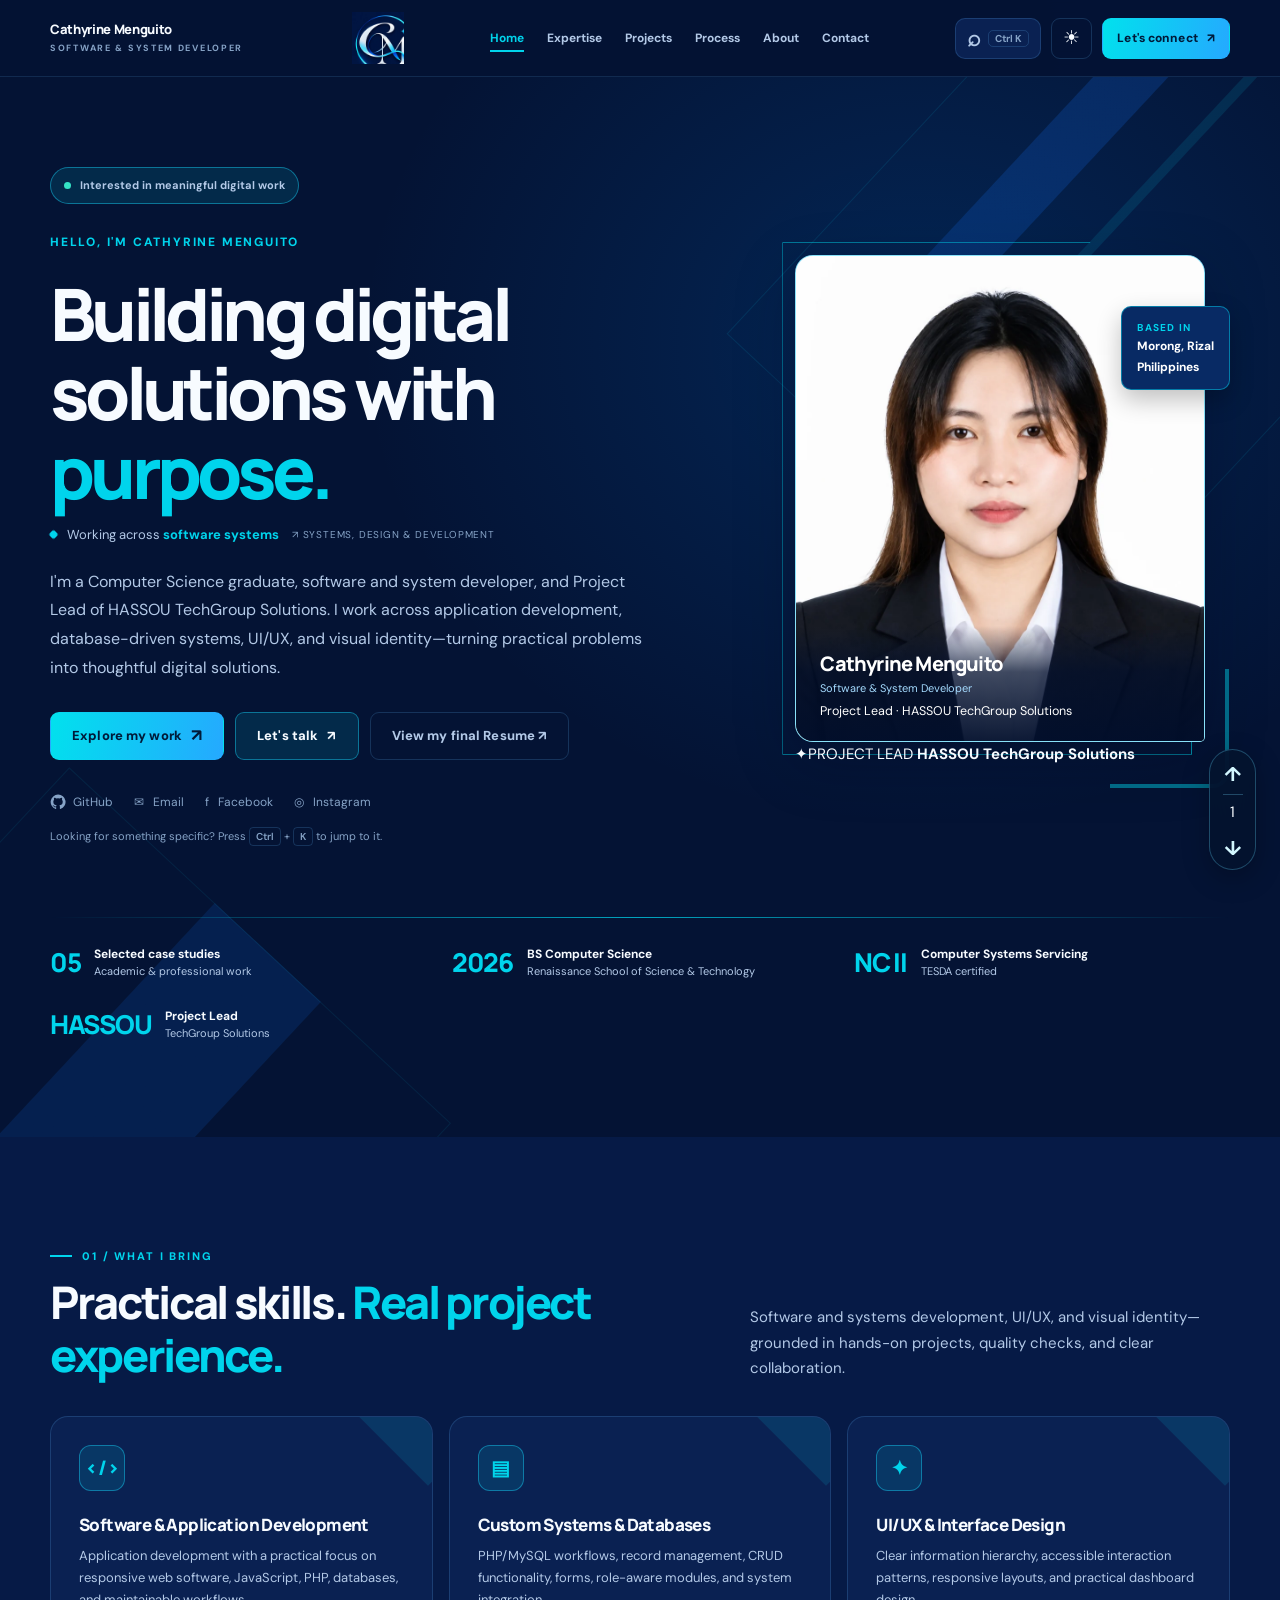
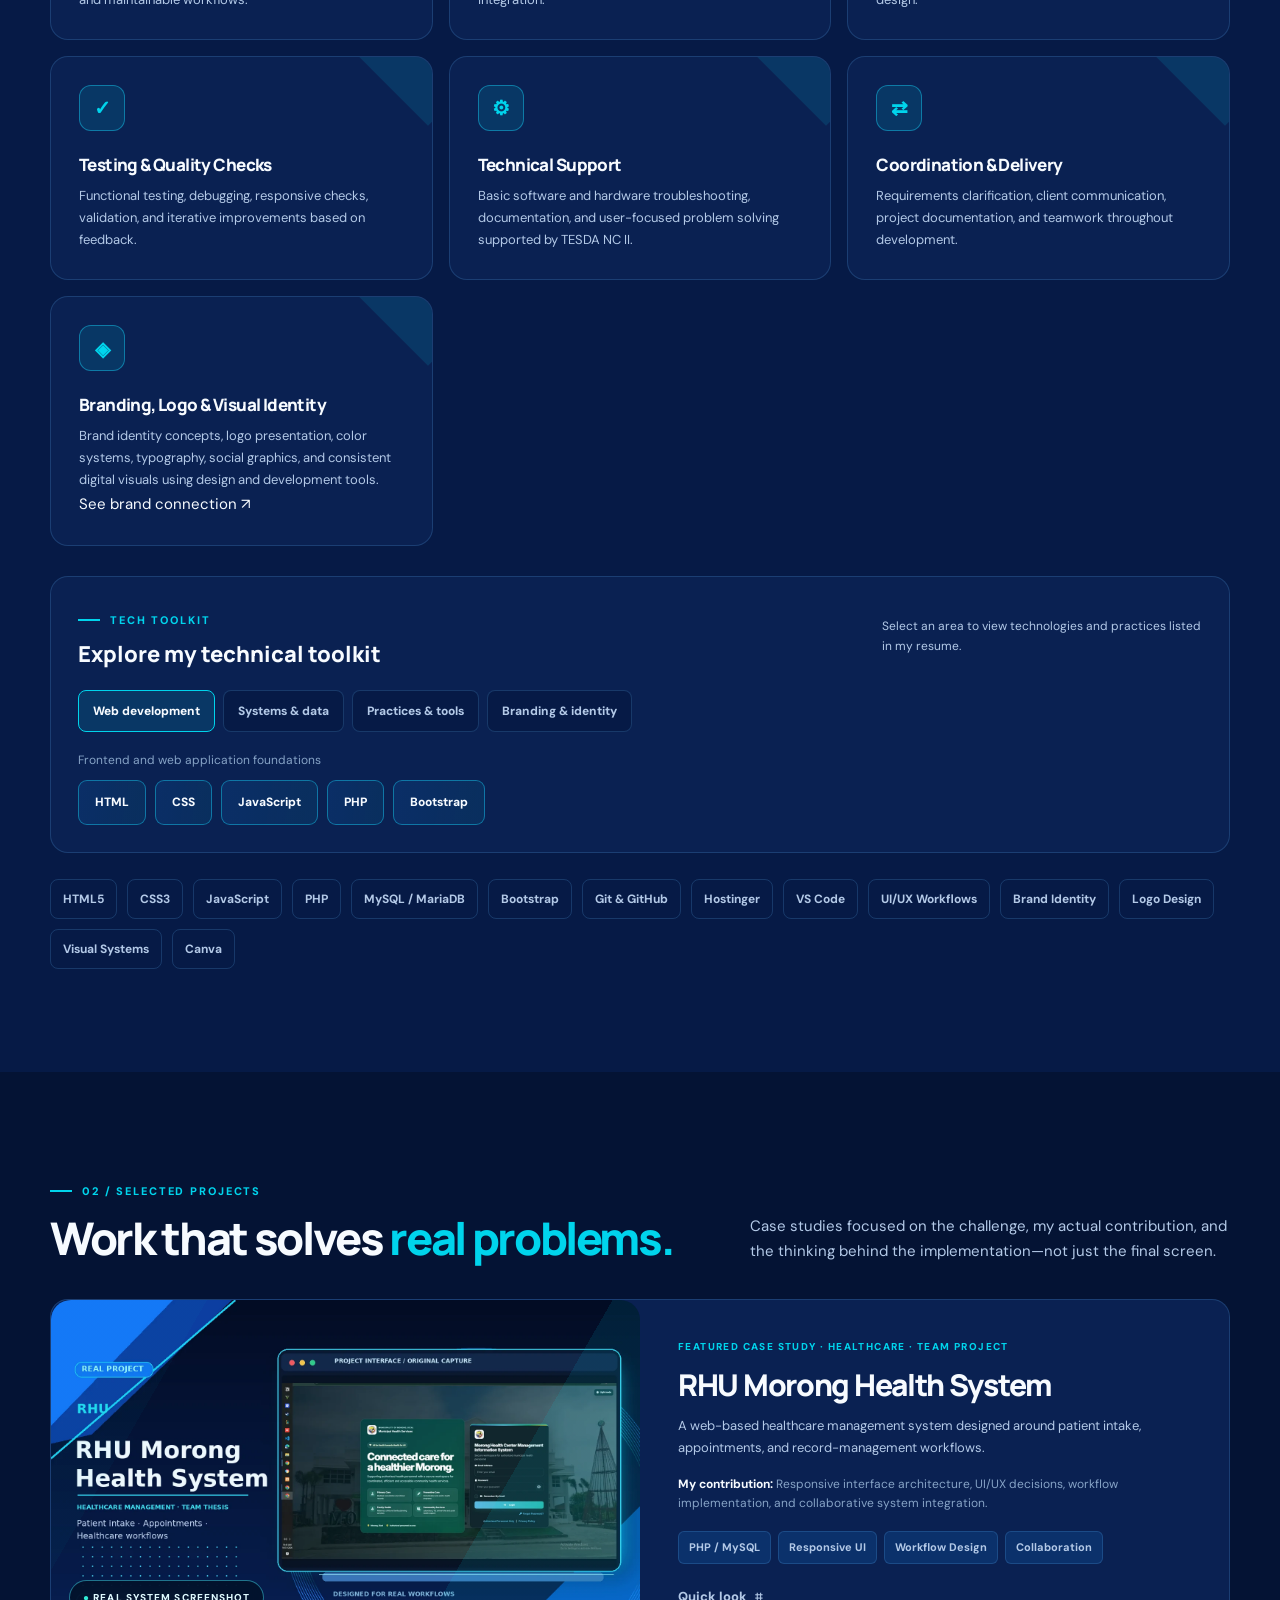
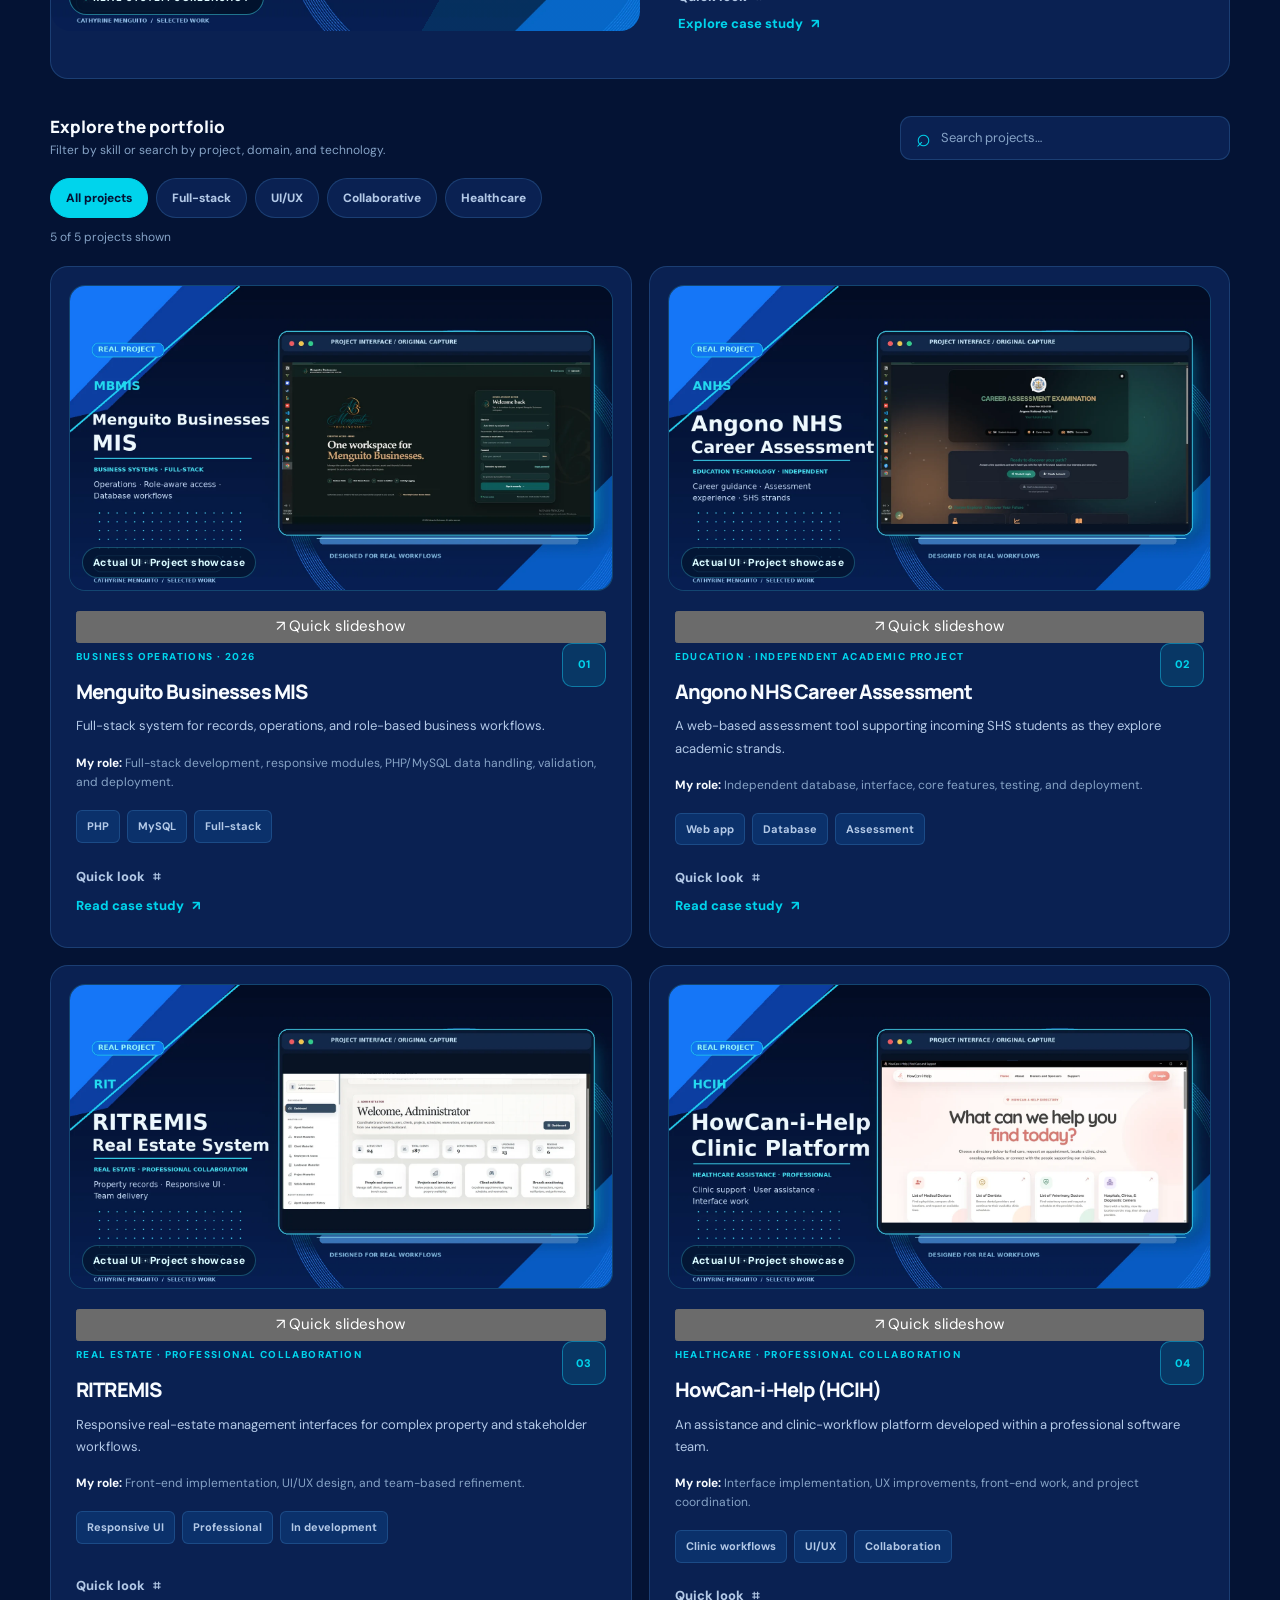
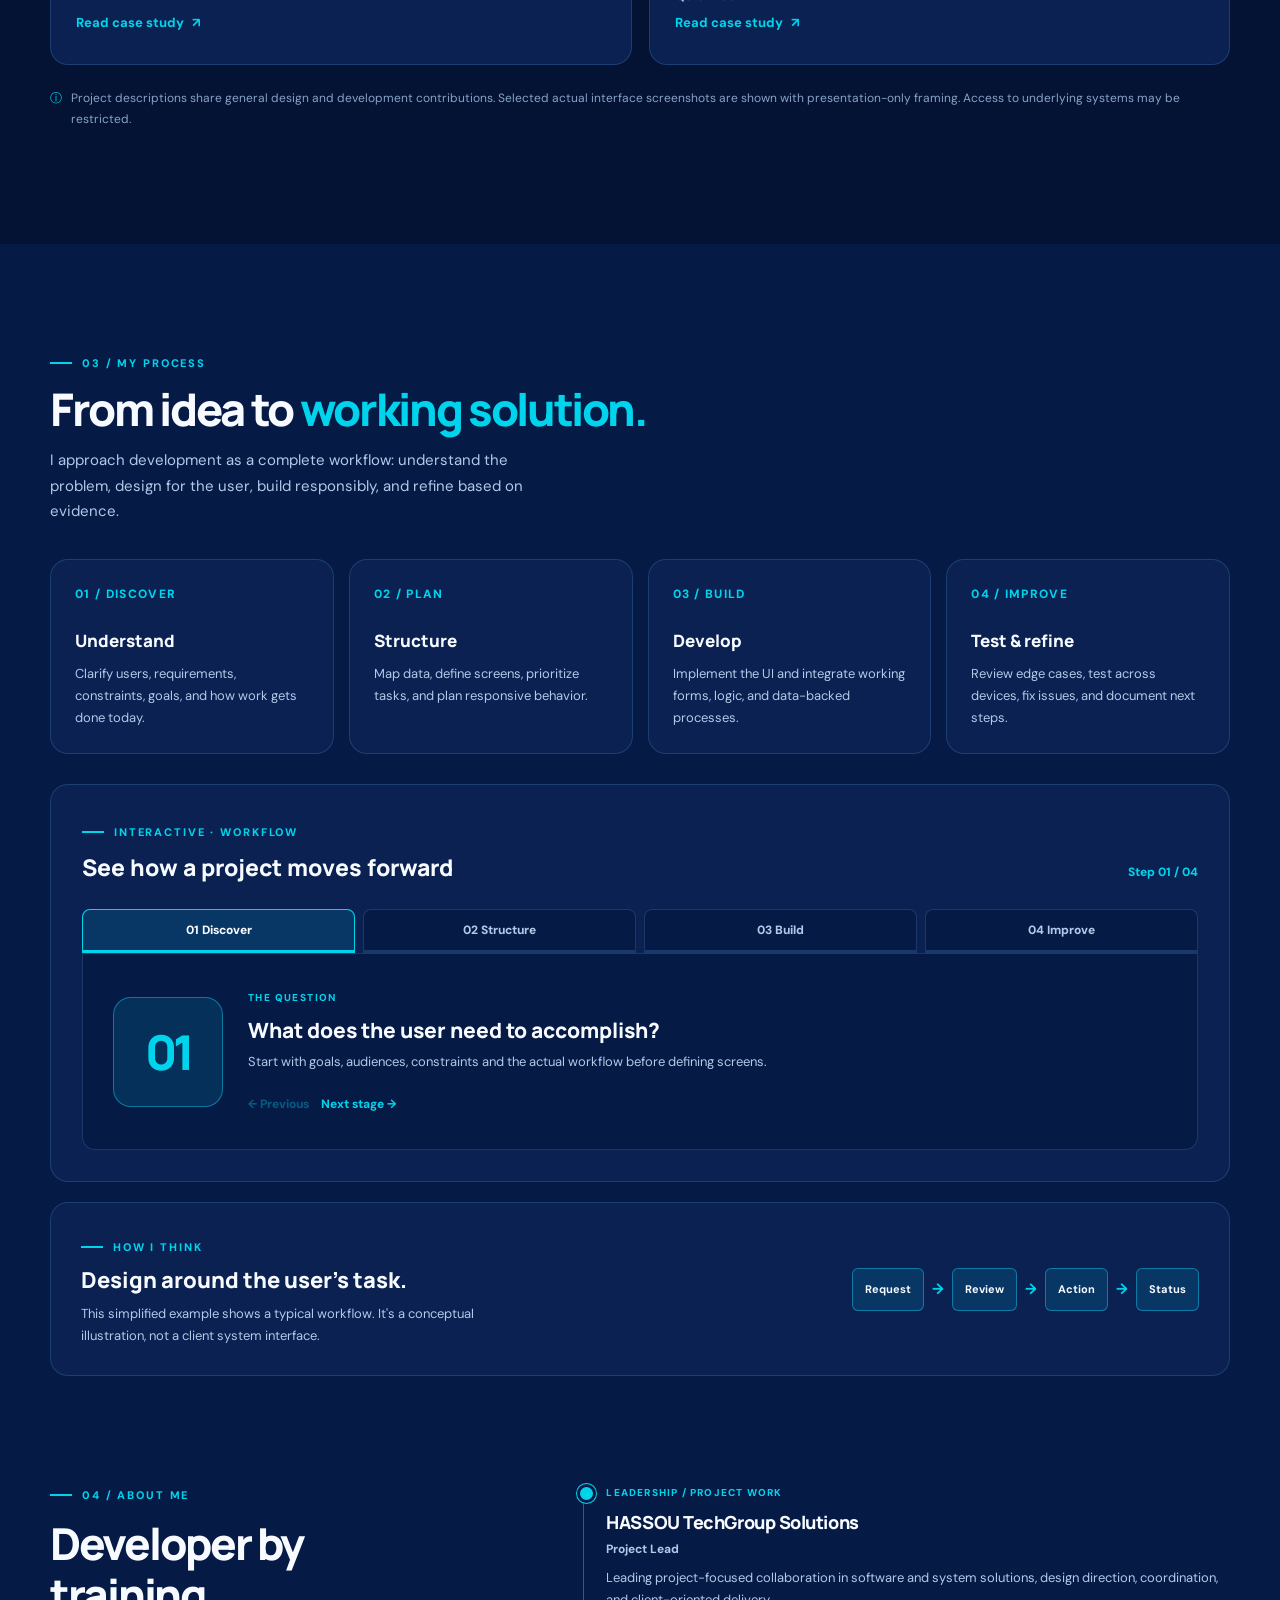
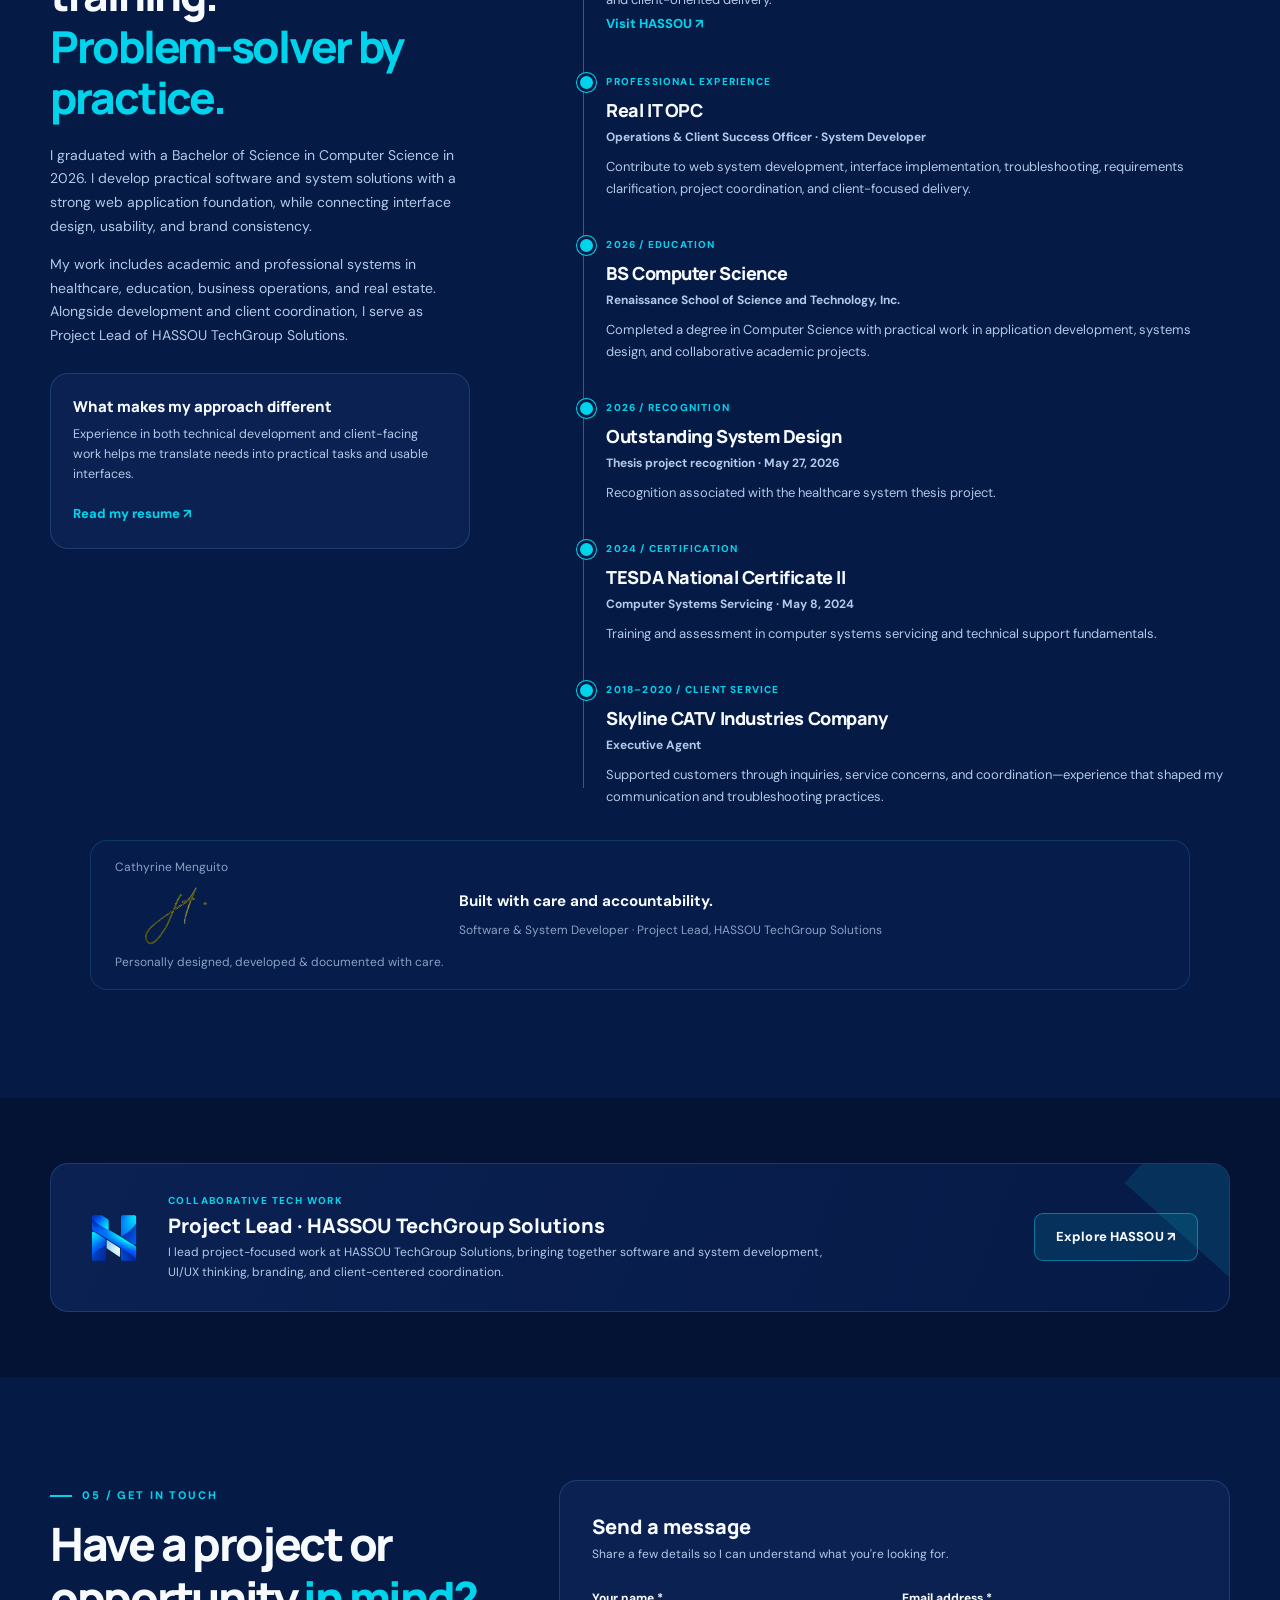
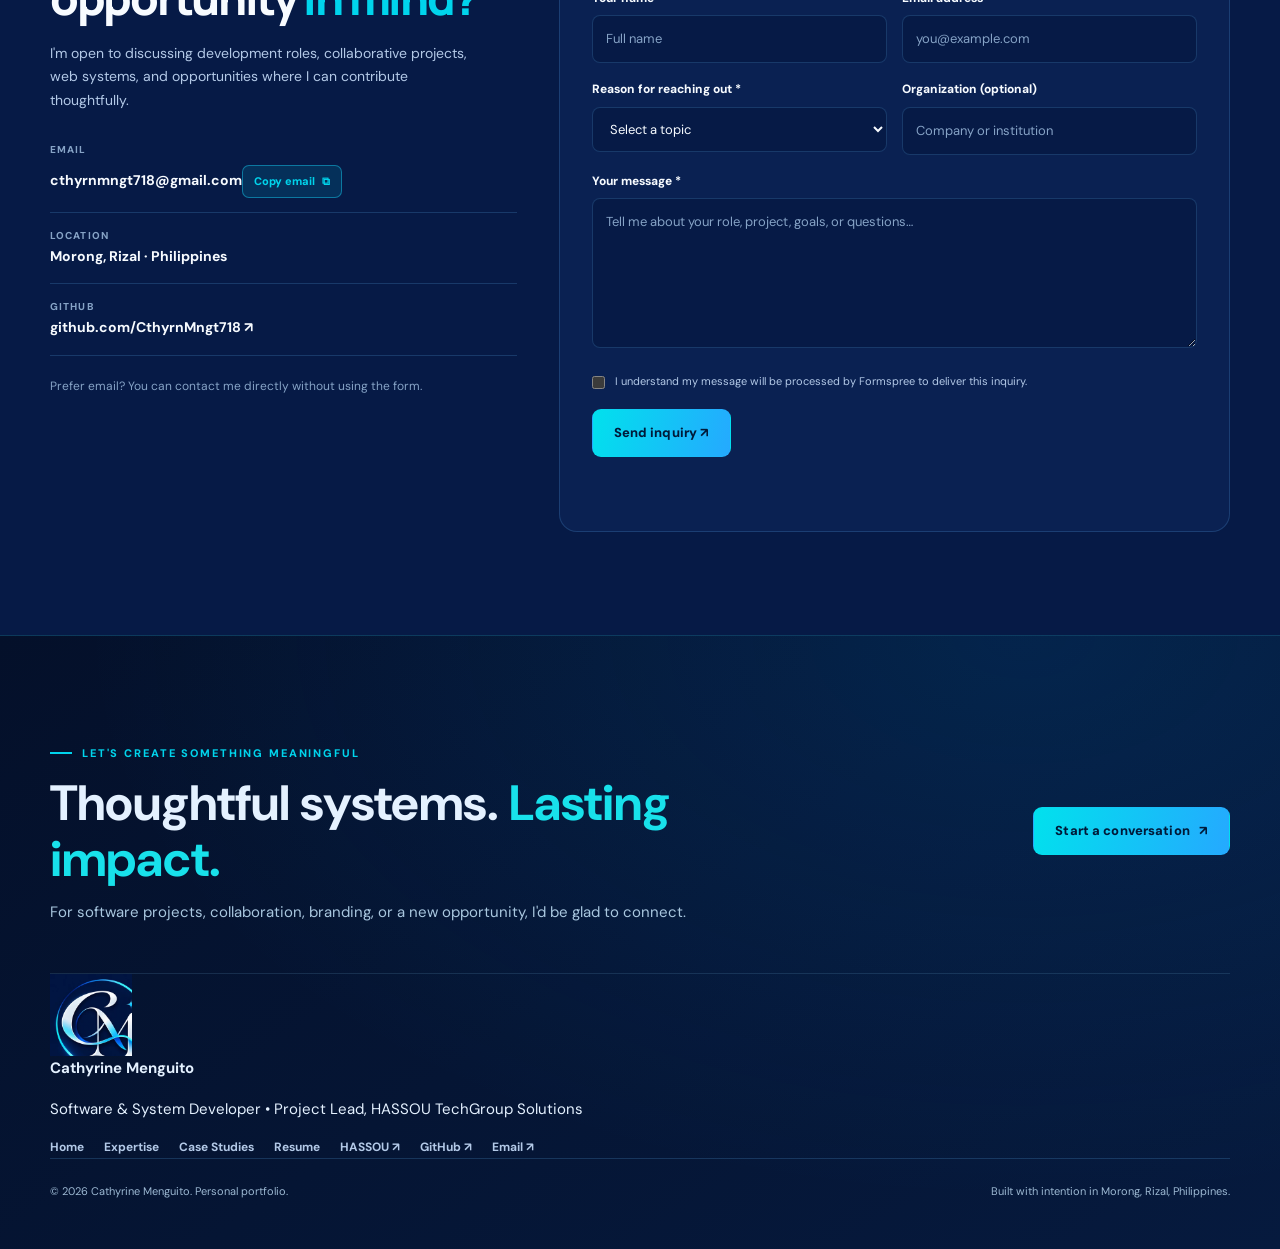
==== commit ed40ac3f: "Add files via upload" ====
--- a/index.html
+++ b/index.html
@@ -1,27 +1,33 @@
 <!DOCTYPE html>
 
-<html data-theme="dark" lang="en"><head><meta charset="utf-8"/><meta content="width=device-width,initial-scale=1" name="viewport"/><meta content="#041334" name="theme-color"/><meta content="Cathyrine Menguito is a BS Computer Science graduate specializing in responsive web applications, PHP/MySQL systems, UI/UX, and collaborative development. Explore selected case studies and get in touch." name="description"/><meta content="Cathyrine Menguito" name="author"/><meta content="website" property="og:type"/><meta content="Cathyrine Menguito | Web &amp; Systems Developer" property="og:title"/><meta content="Cathyrine Menguito is a BS Computer Science graduate specializing in responsive web applications, PHP/MySQL systems, UI/UX, and collaborative development. Explore selected case studies and get in touch." property="og:description"/><meta content="https://cthyrnmngt718.github.io/" property="og:url"/><meta content="https://cthyrnmngt718.github.io/assets/images/social-preview.jpg" property="og:image"/><meta content="summary_large_image" name="twitter:card"/><link href="https://cthyrnmngt718.github.io/" rel="canonical"/><link href="/favicon.ico" rel="icon"/><link href="/assets/css/site.css" rel="stylesheet"/><title>Cathyrine Menguito | Web &amp; Systems Developer</title><link href="/favicon-96x96.png" rel="icon" type="image/png"/><link href="/apple-touch-icon.png" rel="apple-touch-icon"/></head><body><a class="skip-link" href="#main">Skip to content</a><header class="site-header"><div class="wrap header-inner"><a aria-label="Cathyrine Menguito, home" class="brand" href="/"><span aria-hidden="true" class="brand-mark"><img alt="" decoding="async" height="44" loading="eager" src="/assets/images/cm-monogram.webp" width="44"/></span><span class="brand-copy">Cathyrine Menguito<small>Web developer · Portfolio</small></span></a><nav aria-label="Main navigation"><ul class="nav-links" id="primaryNav"><li><a href="/#home">Home</a></li><li><a href="/#expertise">Expertise</a></li><li><a href="/#work">Projects</a></li><li><a href="/#approach">Process</a></li><li><a href="/#about">About</a></li><li><a href="/#contact">Contact</a></li></ul></nav><div class="nav-actions"><button aria-controls="commandDialog" aria-haspopup="dialog" aria-label="Open site search and quick navigation" class="command-btn" id="openCommand" type="button"><span aria-hidden="true">⌕</span><small>Ctrl K</small></button><button aria-label="Switch color theme" class="theme-btn" id="themeButton" type="button">☀</button><a class="btn btn-primary header-cta" href="/#contact">Let's connect <span aria-hidden="true">↗</span></a><button aria-controls="primaryNav" aria-expanded="false" aria-label="Toggle navigation" class="menu-btn" id="menuButton" type="button">☰</button></div></div><div aria-hidden="true" class="reading-progress" id="readingProgress"></div></header><main id="main"><section class="hero" id="home"><div class="wrap"><div class="hero-grid"><div><div class="availability"><span aria-hidden="true" class="status-dot"></span> Interested in meaningful digital work</div><p class="hero-byline">Hello, I'm Cathyrine Menguito</p><h1><span class="line">Building digital</span><span class="line">solutions with</span><span class="line accent">purpose.</span></h1><p aria-label="Focus areas" class="hero-dynamic"><span aria-hidden="true" class="pulse-square"></span><span>Working across <strong id="dynamicRole">web applications</strong></span><span class="hero-dynamic-tip">↗ Explore below</span></p><p class="hero-desc">I'm a Computer Science graduate and web-based system developer with experience translating real workflows into responsive interfaces, database-backed applications, and practical digital tools.</p><div class="hero-actions"><a class="btn btn-primary" href="#work">Explore my work <span aria-hidden="true" class="icon-arrow">↗</span></a><a class="btn btn-secondary" href="#contact">Let's talk <span aria-hidden="true">↗</span></a><a class="btn btn-subtle" href="/assets/docs/Final-Resume-Cathyrine-Menguito.pdf" rel="noopener" target="_blank">View my final Resume ↗</a></div><div class="hero-socials"><a href="https://github.com/CthyrnMngt718" rel="noopener noreferrer" target="_blank"><svg aria-hidden="true" fill="currentColor" viewbox="0 0 24 24"><path d="M12 .9A11.1 11.1 0 0 0 8.49 22.5c.55.1.75-.24.75-.53v-2.05c-3.06.67-3.71-1.3-3.71-1.3-.5-1.27-1.22-1.61-1.22-1.61-1-.68.08-.67.08-.67 1.11.08 1.7 1.14 1.7 1.14.98 1.68 2.56 1.2 3.19.91.1-.71.39-1.2.7-1.48-2.44-.28-5.01-1.22-5.01-5.43 0-1.2.43-2.18 1.14-2.95-.11-.28-.49-1.4.11-2.9 0 0 .93-.3 3.05 1.13a10.6 10.6 0 0 1 5.55 0c2.12-1.43 3.04-1.13 3.04-1.13.61 1.5.23 2.62.12 2.9.71.77 1.13 1.75 1.13 2.95 0 4.22-2.57 5.15-5.02 5.43.4.35.75 1.03.75 2.07v3.08c0 .29.2.63.76.52A11.1 11.1 0 0 0 12 .9Z"></path></svg> GitHub</a><a href="mailto:cthyrnmngt718@gmail.com">✉   Email</a><a href="https://www.facebook.com/cathyrine.menguito" rel="noopener noreferrer" target="_blank">f   Facebook</a><a href="https://www.instagram.com/itsme_cthymngt/" rel="noopener noreferrer" target="_blank">◎   Instagram</a></div><p class="hero-shortcut">Looking for something specific? Press <kbd>Ctrl</kbd> + <kbd>K</kbd> to jump to it.</p></div><div class="portrait-wrap" data-reveal="right"><div class="portrait-card"><img alt="Professional portrait of Cathyrine Menguito wearing a dark blazer" fetchpriority="high" height="1100" src="/assets/images/cathyrine-professional.webp" width="1100"/><div class="portrait-caption"><strong>Cathyrine Menguito</strong><span>Web-based Development / System Design / UI·UX</span></div></div><div class="floating-note"><b>BASED IN</b>Morong, Rizal<br/>Philippines</div></div></div><div aria-hidden="true" class="hero-rule"></div><div aria-label="Professional highlights" class="quick-proof"><article><div class="stat">05</div><p><strong>Selected case studies</strong>Academic &amp; professional work</p></article><article><div class="stat">2026</div><p><strong>BS Computer Science</strong>Renaissance School of Science &amp; Technology</p></article><article><div class="stat">NC II</div><p><strong>Computer Systems Servicing</strong>TESDA certified</p></article></div></div></section>
-<section class="section alt" id="expertise"><div class="wrap"><div class="section-top" data-reveal="up"><div><span class="eyebrow">01 / What I bring</span><h2>Practical skills. <span class="accent">Real project experience.</span></h2></div><p>From the interface people see to the data and processes behind it, I build with usability, reliability, and collaboration in mind.</p></div><div class="expertise-grid">
-<article class="expert-card panel interactive-surface" data-reveal="up"><span class="expert-icon">&lt;/&gt;</span><h3>Web &amp; Application Development</h3><p>Responsive websites and browser-based applications built with HTML, CSS, JavaScript, PHP, and Bootstrap.</p></article>
+<html data-theme="dark" lang="en"><head><meta charset="utf-8"/><meta content="width=device-width,initial-scale=1" name="viewport"/><meta content="#041334" name="theme-color"/><meta content="Cathyrine Menguito is a BS Computer Science graduate specializing in responsive web applications, PHP/MySQL systems, UI/UX, and collaborative development. Explore selected case studies and get in touch." name="description"/><meta content="Cathyrine Menguito" name="author"/><meta content="website" property="og:type"/><meta content="Cathyrine Menguito | Software &amp; System Developer" property="og:title"/><meta content="Cathyrine Menguito is a BS Computer Science graduate specializing in responsive web applications, PHP/MySQL systems, UI/UX, and collaborative development. Explore selected case studies and get in touch." property="og:description"/><meta content="https://cthyrnmngt718.github.io/" property="og:url"/><meta content="https://cthyrnmngt718.github.io/assets/images/social-preview.jpg" property="og:image"/><meta content="summary_large_image" name="twitter:card"/><link href="https://cthyrnmngt718.github.io/" rel="canonical"/><link href="/favicon.ico" rel="icon"/><link href="/assets/css/site.css" rel="stylesheet"/><title>Cathyrine Menguito | Software &amp; System Developer · HASSOU Project Lead</title><link href="/favicon-96x96.png" rel="icon" type="image/png"/><link href="/apple-touch-icon.png" rel="apple-touch-icon"/><link href="/assets/css/experience.css?v=4" rel="stylesheet"/></head><body><a class="skip-link" href="#main">Skip to content</a><header class="site-header"><div class="wrap header-inner"><a aria-label="Cathyrine Menguito, home" class="brand brand-wordmark" href="/"><span class="brand-copy">Cathyrine Menguito<small>Software &amp; System Developer</small></span></a><a aria-label="CM monogram — homepage" class="nav-center-logo" href="/"><img alt="CM" height="52" src="/assets/images/cm-monogram.webp" width="52"/></a><nav aria-label="Main navigation"><ul class="nav-links" id="primaryNav"><li><a href="/#home">Home</a></li><li><a href="/#expertise">Expertise</a></li><li><a href="/#work">Projects</a></li><li><a href="/#approach">Process</a></li><li><a href="/#about">About</a></li><li><a href="/#contact">Contact</a></li></ul></nav><div class="nav-actions"><button aria-controls="commandDialog" aria-haspopup="dialog" aria-label="Open site search and quick navigation" class="command-btn" id="openCommand" type="button"><span aria-hidden="true">⌕</span><small>Ctrl K</small></button><button aria-label="Switch color theme" class="theme-btn" id="themeButton" type="button">☀</button><a class="btn btn-primary header-cta" href="/#contact">Let's connect <span aria-hidden="true">↗</span></a><button aria-controls="primaryNav" aria-expanded="false" aria-label="Toggle navigation" class="menu-btn" id="menuButton" type="button">☰</button></div></div><div aria-hidden="true" class="reading-progress" id="readingProgress"></div></header><main id="main"><section class="hero" id="home"><div class="wrap"><div class="hero-grid"><div><div class="availability"><span aria-hidden="true" class="status-dot"></span> Interested in meaningful digital work</div><p class="hero-byline">Hello, I'm Cathyrine Menguito</p><h1><span class="line">Building digital</span><span class="line">solutions with</span><span class="line accent">purpose.</span></h1><p aria-label="Focus areas" class="hero-dynamic"><span aria-hidden="true" class="pulse-square"></span><span>Working across <strong id="dynamicRole">software systems</strong></span><span class="hero-dynamic-tip">↗ Systems, design &amp; development</span></p><p class="hero-desc">I'm a Computer Science graduate, software and system developer, and Project Lead of HASSOU TechGroup Solutions. I work across application development, database-driven systems, UI/UX, and visual identity—turning practical problems into thoughtful digital solutions.</p><div class="hero-actions"><a class="btn btn-primary" href="#work">Explore my work <span aria-hidden="true" class="icon-arrow">↗</span></a><a class="btn btn-secondary" href="#contact">Let's talk <span aria-hidden="true">↗</span></a><a class="btn btn-subtle" href="/assets/docs/Final-Resume-Cathyrine-Menguito.pdf" rel="noopener" target="_blank">View my final Resume ↗</a></div><div class="hero-socials"><a href="https://github.com/CthyrnMngt718" rel="noopener noreferrer" target="_blank"><svg aria-hidden="true" fill="currentColor" viewbox="0 0 24 24"><path d="M12 .9A11.1 11.1 0 0 0 8.49 22.5c.55.1.75-.24.75-.53v-2.05c-3.06.67-3.71-1.3-3.71-1.3-.5-1.27-1.22-1.61-1.22-1.61-1-.68.08-.67.08-.67 1.11.08 1.7 1.14 1.7 1.14.98 1.68 2.56 1.2 3.19.91.1-.71.39-1.2.7-1.48-2.44-.28-5.01-1.22-5.01-5.43 0-1.2.43-2.18 1.14-2.95-.11-.28-.49-1.4.11-2.9 0 0 .93-.3 3.05 1.13a10.6 10.6 0 0 1 5.55 0c2.12-1.43 3.04-1.13 3.04-1.13.61 1.5.23 2.62.12 2.9.71.77 1.13 1.75 1.13 2.95 0 4.22-2.57 5.15-5.02 5.43.4.35.75 1.03.75 2.07v3.08c0 .29.2.63.76.52A11.1 11.1 0 0 0 12 .9Z"></path></svg> GitHub</a><a href="mailto:cthyrnmngt718@gmail.com">✉   Email</a><a href="https://www.facebook.com/cathyrine.menguito" rel="noopener noreferrer" target="_blank">f   Facebook</a><a href="https://www.instagram.com/itsme_cthymngt/" rel="noopener noreferrer" target="_blank">◎   Instagram</a></div><p class="hero-shortcut">Looking for something specific? Press <kbd>Ctrl</kbd> + <kbd>K</kbd> to jump to it.</p></div><div class="portrait-wrap" data-reveal="right"><div class="portrait-card"><img alt="Professional portrait of Cathyrine Menguito wearing a dark blazer" fetchpriority="high" height="1100" src="/assets/images/cathyrine-professional.webp" width="1100"/><div class="portrait-caption"><strong>Cathyrine Menguito</strong><span>Software &amp; System Developer</span><small>Project Lead · HASSOU TechGroup Solutions</small></div></div><div class="floating-note"><b>BASED IN</b>Morong, Rizal<br/>Philippines</div><div class="portrait-role-chip" data-reveal="up"><span aria-hidden="true" class="role-chip-icon">✦</span><span>PROJECT LEAD <strong>HASSOU TechGroup Solutions</strong></span></div></div></div><div aria-hidden="true" class="hero-rule"></div><div aria-label="Professional highlights" class="quick-proof"><article><div class="stat">05</div><p><strong>Selected case studies</strong>Academic &amp; professional work</p></article><article><div class="stat">2026</div><p><strong>BS Computer Science</strong>Renaissance School of Science &amp; Technology</p></article><article><div class="stat">NC II</div><p><strong>Computer Systems Servicing</strong>TESDA certified</p></article><article><div class="stat">HASSOU</div><p><strong>Project Lead</strong>TechGroup Solutions</p></article></div></div></section>
+<section class="section alt" id="expertise"><div class="wrap"><div class="section-top" data-reveal="up"><div><span class="eyebrow">01 / What I bring</span><h2>Practical skills. <span class="accent">Real project experience.</span></h2></div><p>Software and systems development, UI/UX, and visual identity—grounded in hands-on projects, quality checks, and clear collaboration.</p></div><div class="expertise-grid">
+<article class="expert-card panel interactive-surface" data-reveal="up"><span class="expert-icon">&lt;/&gt;</span><h3>Software &amp; Application Development</h3><p>Application development with a practical focus on responsive web software, JavaScript, PHP, databases, and maintainable workflows.</p></article>
 <article class="expert-card panel interactive-surface" data-reveal="up"><span class="expert-icon">▤</span><h3>Custom Systems &amp; Databases</h3><p>PHP/MySQL workflows, record management, CRUD functionality, forms, role-aware modules, and system integration.</p></article>
 <article class="expert-card panel interactive-surface" data-reveal="up"><span class="expert-icon">✦</span><h3>UI/UX &amp; Interface Design</h3><p>Clear information hierarchy, accessible interaction patterns, responsive layouts, and practical dashboard design.</p></article>
 <article class="expert-card panel interactive-surface" data-reveal="up"><span class="expert-icon">✓</span><h3>Testing &amp; Quality Checks</h3><p>Functional testing, debugging, responsive checks, validation, and iterative improvements based on feedback.</p></article>
 <article class="expert-card panel interactive-surface" data-reveal="up"><span class="expert-icon">⚙</span><h3>Technical Support</h3><p>Basic software and hardware troubleshooting, documentation, and user-focused problem solving supported by TESDA NC II.</p></article>
 <article class="expert-card panel interactive-surface" data-reveal="up"><span class="expert-icon">⇄</span><h3>Coordination &amp; Delivery</h3><p>Requirements clarification, client communication, project documentation, and teamwork throughout development.</p></article>
-</div><div class="skill-explorer panel"><div class="skill-explorer-head"><div><span class="eyebrow">TECH TOOLKIT</span><h3>Explore my technical toolkit</h3></div><p>Select an area to view technologies and practices listed in my resume.</p></div><div aria-label="Technical skill groups" class="skill-tabs" role="tablist"><button aria-controls="skillDisplay" aria-selected="true" data-skill="web" id="skillTab0" role="tab" tabindex="0" type="button">Web development</button><button aria-controls="skillDisplay" aria-selected="false" data-skill="data" id="skillTab1" role="tab" tabindex="-1" type="button">Systems &amp; data</button><button aria-controls="skillDisplay" aria-selected="false" data-skill="practice" id="skillTab2" role="tab" tabindex="-1" type="button">Practices &amp; tools</button></div><div aria-labelledby="skillTab0" id="skillDisplay" role="tabpanel" tabindex="0"><span class="skill-caption">Frontend and web application foundations</span><div class="skill-pills" id="skillPills"><span>HTML</span><span>CSS</span><span>JavaScript</span><span>PHP</span><span>Bootstrap</span></div></div></div><div aria-label="Technologies and platforms" class="skills-strip"><span>HTML5</span><span>CSS3</span><span>JavaScript</span><span>PHP</span><span>MySQL / MariaDB</span><span>Bootstrap</span><span>Git &amp; GitHub</span><span>Hostinger</span><span>VS Code</span><span>UI/UX Workflows</span></div></div></section>
+<article class="expert-card panel interactive-surface brand-expertise" data-reveal="up"><span aria-hidden="true" class="expert-icon">◈</span><h3>Branding, Logo &amp; Visual Identity</h3><p>Brand identity concepts, logo presentation, color systems, typography, social graphics, and consistent digital visuals using design and development tools.</p><a class="expert-mini-link" href="/#collaboration">See brand connection ↗</a></article></div><div class="skill-explorer panel"><div class="skill-explorer-head"><div><span class="eyebrow">TECH TOOLKIT</span><h3>Explore my technical toolkit</h3></div><p>Select an area to view technologies and practices listed in my resume.</p></div><div aria-label="Technical skill groups" class="skill-tabs" role="tablist"><button aria-controls="skillDisplay" aria-selected="true" data-skill="web" id="skillTab0" role="tab" tabindex="0" type="button">Web development</button><button aria-controls="skillDisplay" aria-selected="false" data-skill="data" id="skillTab1" role="tab" tabindex="-1" type="button">Systems &amp; data</button><button aria-controls="skillDisplay" aria-selected="false" data-skill="practice" id="skillTab2" role="tab" tabindex="-1" type="button">Practices &amp; tools</button><button aria-controls="skillDisplay" aria-selected="false" data-skill="brand" id="skillTab3" role="tab" tabindex="-1" type="button">Branding &amp; identity</button></div><div aria-labelledby="skillTab0" id="skillDisplay" role="tabpanel" tabindex="0"><span class="skill-caption">Frontend and web application foundations</span><div class="skill-pills" id="skillPills"><span>HTML</span><span>CSS</span><span>JavaScript</span><span>PHP</span><span>Bootstrap</span></div></div></div><div aria-label="Technologies and platforms" class="skills-strip"><span>HTML5</span><span>CSS3</span><span>JavaScript</span><span>PHP</span><span>MySQL / MariaDB</span><span>Bootstrap</span><span>Git &amp; GitHub</span><span>Hostinger</span><span>VS Code</span><span>UI/UX Workflows</span><span>Brand Identity</span><span>Logo Design</span><span>Visual Systems</span><span>Canva</span></div></div></section>
 <section class="section" id="work"><div class="wrap"><div class="section-top" data-reveal="up"><div><span class="eyebrow">02 / Selected projects</span><h2>Work that solves <span class="accent">real problems.</span></h2></div><p>Case studies focused on the challenge, my actual contribution, and the thinking behind the implementation—not just the final screen.</p></div>
 <article class="work-lead panel interactive-surface" data-categories="uiux team healthcare" data-project="rhu-morong" data-search="rhu morong health system healthcare hospital patient appointments php mysql thesis responsive interface academic collaboration"><div class="project-visual actual-visual" data-reveal="up"><img alt="RHU Morong Health System showcase featuring its actual sign-in screen" height="900" loading="lazy" src="/assets/images/projects/rhu-morong/showcase.webp" width="1600"/><span class="actual-stamp"><span aria-hidden="true">●</span> REAL SYSTEM SCREENSHOT</span></div><div class="project-copy" data-reveal="up"><span class="project-meta">Featured case study · Healthcare · Team project</span><h3>RHU Morong Health System</h3><p>A web-based healthcare management system designed around patient intake, appointments, and record-management workflows.</p><div class="project-role"><strong>My contribution:</strong> Responsive interface architecture, UI/UX decisions, workflow implementation, and collaborative system integration.</div><ul class="tag-list"><li>PHP / MySQL</li><li>Responsive UI</li><li>Workflow Design</li><li>Collaboration</li></ul><button aria-haspopup="dialog" class="text-link quick-view" data-quick="rhu-morong" type="button">Quick look <span aria-hidden="true">⌗</span></button><a class="text-link" href="/work/rhu-morong/">Explore case study <span aria-hidden="true">↗</span></a></div></article>
 <div class="project-tools"><div class="project-tools-copy"><strong>Explore the portfolio</strong><span>Filter by skill or search by project, domain, and technology.</span></div><label class="search-project"><span aria-hidden="true">⌕</span><span class="visually-hidden">Search portfolio projects</span><input aria-controls="projectsList" autocomplete="off" id="projectSearch" placeholder="Search projects…" type="search"/></label></div><div aria-label="Filter projects" class="filter-row" role="group"><button aria-pressed="true" class="filter" data-filter="all" type="button">All projects</button><button aria-pressed="false" class="filter" data-filter="fullstack" type="button">Full-stack</button><button aria-pressed="false" class="filter" data-filter="uiux" type="button">UI/UX</button><button aria-pressed="false" class="filter" data-filter="team" type="button">Collaborative</button><button aria-pressed="false" class="filter" data-filter="healthcare" type="button">Healthcare</button></div><p aria-live="polite" class="filter-results" id="projectResult" role="status">5 projects available</p><div class="projects-grid" id="projectsList">
-<article class="project-card panel interactive-surface" data-categories="fullstack uiux" data-project="mbmis" data-reveal="up" data-search="menguito businesses mis a full-stack management information system built to bring menguito businesses operations, records, services, assets, collections, financial information, and role-based workspaces into one secure web platform. full-stack application development covering interfaces, php/mysql operations, role-aware access, system modules, testing, and deployment. full-stack php mysql bootstrap business operations · full-stack"><a aria-label="View Menguito Businesses case study" class="card-cover" href="/work/mbmis/"><img alt="Showcase with an actual Menguito Businesses interface screenshot" decoding="async" height="900" loading="lazy" src="/assets/images/projects/mbmis/showcase.webp" width="1600"/><span class="image-proof">Actual UI · Project showcase</span></a><div class="top"><div><span class="project-meta">Business operations · 2026</span><h3>Menguito Businesses MIS</h3></div><span aria-hidden="true" class="number">01</span></div><p>Full-stack system for records, operations, and role-based business workflows.</p><div class="project-role"><strong>My role:</strong> Full-stack development, responsive modules, PHP/MySQL data handling, validation, and deployment.</div><ul class="tag-list"><li>PHP</li><li>MySQL</li><li>Full-stack</li></ul><button aria-haspopup="dialog" class="text-link quick-view" data-quick="mbmis" type="button">Quick look <span aria-hidden="true">⌗</span></button><a class="text-link" href="/work/mbmis/">Read case study <span aria-hidden="true">↗</span></a></article><article class="project-card panel interactive-surface" data-categories="fullstack uiux" data-project="angono-career-assessment" data-reveal="up" data-search="angono nhs career assessment a web-based career guidance tool for incoming senior high school students to explore suitable shs strands using interests, skills, and academic inclinations. independent database, front-end, system features, and deployment work across the project lifecycle. full-stack education assessment ux education · independent academic project"><a aria-label="View Angono NHS case study" class="card-cover" href="/work/angono-career-assessment/"><img alt="Showcase with an actual Angono NHS interface screenshot" decoding="async" height="900" loading="lazy" src="/assets/images/projects/angono-career-assessment/showcase.webp" width="1600"/><span class="image-proof">Actual UI · Project showcase</span></a><div class="top"><div><span class="project-meta">Education · Independent academic project</span><h3>Angono NHS Career Assessment</h3></div><span aria-hidden="true" class="number">02</span></div><p>A web-based assessment tool supporting incoming SHS students as they explore academic strands.</p><div class="project-role"><strong>My role:</strong> Independent database, interface, core features, testing, and deployment.</div><ul class="tag-list"><li>Web app</li><li>Database</li><li>Assessment</li></ul><button aria-haspopup="dialog" class="text-link quick-view" data-quick="angono-career-assessment" type="button">Quick look <span aria-hidden="true">⌗</span></button><a class="text-link" href="/work/angono-career-assessment/">Read case study <span aria-hidden="true">↗</span></a></article><article class="project-card panel interactive-surface" data-categories="uiux team" data-project="ritremis" data-reveal="up" data-search="ritremis a real-estate management information platform designed to centralize property information and improve how stakeholders work with property-related data. front-end implementation, ui/ux and responsive interface design in collaboration with the development team. ui/ux responsive ui collaboration real estate · professional collaboration"><a aria-label="View RITREMIS case study" class="card-cover" href="/work/ritremis/"><img alt="Showcase with an actual RITREMIS interface screenshot" decoding="async" height="900" loading="lazy" src="/assets/images/projects/ritremis/showcase.webp" width="1600"/><span class="image-proof">Actual UI · Project showcase</span></a><div class="top"><div><span class="project-meta">Real estate · Professional collaboration</span><h3>RITREMIS</h3></div><span aria-hidden="true" class="number">03</span></div><p>Responsive real-estate management interfaces for complex property and stakeholder workflows.</p><div class="project-role"><strong>My role:</strong> Front-end implementation, UI/UX design, and team-based refinement.</div><ul class="tag-list"><li>Responsive UI</li><li>Professional</li><li>In development</li></ul><button aria-haspopup="dialog" class="text-link quick-view" data-quick="ritremis" type="button">Quick look <span aria-hidden="true">⌗</span></button><a class="text-link" href="/work/ritremis/">Read case study <span aria-hidden="true">↗</span></a></article><article class="project-card panel interactive-surface" data-categories="uiux team healthcare" data-project="howcan-i-help" data-reveal="up" data-search="howcan-i-help a healthcare and assistance platform developed professionally at real it opc to support clinic workflows and connected user needs. interface implementation, user-experience improvements, front-end work, and project coordination. ui/ux front-end collaboration healthcare · professional collaboration"><a aria-label="View HowCan-i-Help case study" class="card-cover" href="/work/howcan-i-help/"><img alt="Showcase with an actual HowCan-i-Help interface screenshot" decoding="async" height="900" loading="lazy" src="/assets/images/projects/howcan-i-help/showcase.webp" width="1600"/><span class="image-proof">Actual UI · Project showcase</span></a><div class="top"><div><span class="project-meta">Healthcare · Professional collaboration</span><h3>HowCan-i-Help (HCIH)</h3></div><span aria-hidden="true" class="number">04</span></div><p>An assistance and clinic-workflow platform developed within a professional software team.</p><div class="project-role"><strong>My role:</strong> Interface implementation, UX improvements, front-end work, and project coordination.</div><ul class="tag-list"><li>Clinic workflows</li><li>UI/UX</li><li>Collaboration</li></ul><button aria-haspopup="dialog" class="text-link quick-view" data-quick="howcan-i-help" type="button">Quick look <span aria-hidden="true">⌗</span></button><a class="text-link" href="/work/howcan-i-help/">Read case study <span aria-hidden="true">↗</span></a></article></div><div class="project-empty panel" hidden="" id="projectEmpty"><strong>No projects match that search.</strong><p>Try another keyword or remove your filters.</p><button class="btn btn-secondary" id="resetProjects" type="button">Show all projects</button></div><p class="disclosure"><span aria-hidden="true">ⓘ</span> Project descriptions share general design and development contributions. Selected actual interface screenshots are shown with presentation-only framing. Access to underlying systems may be restricted.</p><dialog aria-labelledby="projectModalTitle" class="project-dialog" id="projectDialog"><div class="modal-top"><span class="eyebrow" id="projectModalCategory">PROJECT SNAPSHOT</span><button aria-label="Close project preview" class="dialog-close" data-close-dialog="" type="button">✕</button></div><div class="modal-visual modal-actual"><img alt="Actual project interface screenshot in branded showcase" height="900" id="projectModalImage" loading="eager" src="/assets/images/projects/rhu-morong/showcase.webp" width="1600"/></div><h2 id="projectModalTitle">Project title</h2><p id="projectModalDescription"></p><div class="modal-role"><small>MY CONTRIBUTION</small><p id="projectModalRole"></p></div><div class="modal-tags" id="projectModalTags"></div><div class="modal-actions"><a class="btn btn-primary" href="#work" id="projectModalLink">Read full case study ↗</a><button class="btn btn-subtle" data-close-dialog="" type="button">Close</button></div><p class="modal-disclaimer">Preview features an actual system screenshot presented in a branded frame; read the full case study for context.</p></dialog></div></section>
+<article class="project-card panel interactive-surface" data-categories="fullstack uiux" data-project="mbmis" data-reveal="up" data-search="menguito businesses mis a full-stack management information system built to bring menguito businesses operations, records, services, assets, collections, financial information, and role-based workspaces into one secure web platform. full-stack application development covering interfaces, php/mysql operations, role-aware access, system modules, testing, and deployment. full-stack php mysql bootstrap business operations · full-stack"><a aria-label="View Menguito Businesses case study" class="card-cover" href="/work/mbmis/" title="Open full case study with original system screenshots"><img alt="Showcase with an actual Menguito Businesses interface screenshot" decoding="async" height="900" loading="lazy" src="/assets/images/projects/mbmis/showcase.webp" width="1600"/><span class="image-proof">Actual UI · Project showcase</span></a><button aria-haspopup="dialog" aria-label="Quick slideshow of actual screenshots for mbmis" class="project-image-quick" data-quick="mbmis" type="button">↗ Quick slideshow</button><div class="top"><div><span class="project-meta">Business operations · 2026</span><h3>Menguito Businesses MIS</h3></div><span aria-hidden="true" class="number">01</span></div><p>Full-stack system for records, operations, and role-based business workflows.</p><div class="project-role"><strong>My role:</strong> Full-stack development, responsive modules, PHP/MySQL data handling, validation, and deployment.</div><ul class="tag-list"><li>PHP</li><li>MySQL</li><li>Full-stack</li></ul><button aria-haspopup="dialog" class="text-link quick-view" data-quick="mbmis" type="button">Quick look <span aria-hidden="true">⌗</span></button><a class="text-link" href="/work/mbmis/">Read case study <span aria-hidden="true">↗</span></a></article><article class="project-card panel interactive-surface" data-categories="fullstack uiux" data-project="angono-career-assessment" data-reveal="up" data-search="angono nhs career assessment a web-based career guidance tool for incoming senior high school students to explore suitable shs strands using interests, skills, and academic inclinations. independent database, front-end, system features, and deployment work across the project lifecycle. full-stack education assessment ux education · independent academic project"><a aria-label="View Angono NHS case study" class="card-cover" href="/work/angono-career-assessment/" title="Open full case study with original system screenshots"><img alt="Showcase with an actual Angono NHS interface screenshot" decoding="async" height="900" loading="lazy" src="/assets/images/projects/angono-career-assessment/showcase.webp" width="1600"/><span class="image-proof">Actual UI · Project showcase</span></a><button aria-haspopup="dialog" aria-label="Quick slideshow of actual screenshots for angono-career-assessment" class="project-image-quick" data-quick="angono-career-assessment" type="button">↗ Quick slideshow</button><div class="top"><div><span class="project-meta">Education · Independent academic project</span><h3>Angono NHS Career Assessment</h3></div><span aria-hidden="true" class="number">02</span></div><p>A web-based assessment tool supporting incoming SHS students as they explore academic strands.</p><div class="project-role"><strong>My role:</strong> Independent database, interface, core features, testing, and deployment.</div><ul class="tag-list"><li>Web app</li><li>Database</li><li>Assessment</li></ul><button aria-haspopup="dialog" class="text-link quick-view" data-quick="angono-career-assessment" type="button">Quick look <span aria-hidden="true">⌗</span></button><a class="text-link" href="/work/angono-career-assessment/">Read case study <span aria-hidden="true">↗</span></a></article><article class="project-card panel interactive-surface" data-categories="uiux team" data-project="ritremis" data-reveal="up" data-search="ritremis a real-estate management information platform designed to centralize property information and improve how stakeholders work with property-related data. front-end implementation, ui/ux and responsive interface design in collaboration with the development team. ui/ux responsive ui collaboration real estate · professional collaboration"><a aria-label="View RITREMIS case study" class="card-cover" href="/work/ritremis/" title="Open full case study with original system screenshots"><img alt="Showcase with an actual RITREMIS interface screenshot" decoding="async" height="900" loading="lazy" src="/assets/images/projects/ritremis/showcase.webp" width="1600"/><span class="image-proof">Actual UI · Project showcase</span></a><button aria-haspopup="dialog" aria-label="Quick slideshow of actual screenshots for ritremis" class="project-image-quick" data-quick="ritremis" type="button">↗ Quick slideshow</button><div class="top"><div><span class="project-meta">Real estate · Professional collaboration</span><h3>RITREMIS</h3></div><span aria-hidden="true" class="number">03</span></div><p>Responsive real-estate management interfaces for complex property and stakeholder workflows.</p><div class="project-role"><strong>My role:</strong> Front-end implementation, UI/UX design, and team-based refinement.</div><ul class="tag-list"><li>Responsive UI</li><li>Professional</li><li>In development</li></ul><button aria-haspopup="dialog" class="text-link quick-view" data-quick="ritremis" type="button">Quick look <span aria-hidden="true">⌗</span></button><a class="text-link" href="/work/ritremis/">Read case study <span aria-hidden="true">↗</span></a></article><article class="project-card panel interactive-surface" data-categories="uiux team healthcare" data-project="howcan-i-help" data-reveal="up" data-search="howcan-i-help a healthcare and assistance platform developed professionally at real it opc to support clinic workflows and connected user needs. interface implementation, user-experience improvements, front-end work, and project coordination. ui/ux front-end collaboration healthcare · professional collaboration"><a aria-label="View HowCan-i-Help case study" class="card-cover" href="/work/howcan-i-help/" title="Open full case study with original system screenshots"><img alt="Showcase with an actual HowCan-i-Help interface screenshot" decoding="async" height="900" loading="lazy" src="/assets/images/projects/howcan-i-help/showcase.webp" width="1600"/><span class="image-proof">Actual UI · Project showcase</span></a><button aria-haspopup="dialog" aria-label="Quick slideshow of actual screenshots for howcan-i-help" class="project-image-quick" data-quick="howcan-i-help" type="button">↗ Quick slideshow</button><div class="top"><div><span class="project-meta">Healthcare · Professional collaboration</span><h3>HowCan-i-Help (HCIH)</h3></div><span aria-hidden="true" class="number">04</span></div><p>An assistance and clinic-workflow platform developed within a professional software team.</p><div class="project-role"><strong>My role:</strong> Interface implementation, UX improvements, front-end work, and project coordination.</div><ul class="tag-list"><li>Clinic workflows</li><li>UI/UX</li><li>Collaboration</li></ul><button aria-haspopup="dialog" class="text-link quick-view" data-quick="howcan-i-help" type="button">Quick look <span aria-hidden="true">⌗</span></button><a class="text-link" href="/work/howcan-i-help/">Read case study <span aria-hidden="true">↗</span></a></article></div><div class="project-empty panel" hidden="" id="projectEmpty"><strong>No projects match that search.</strong><p>Try another keyword or remove your filters.</p><button class="btn btn-secondary" id="resetProjects" type="button">Show all projects</button></div><p class="disclosure"><span aria-hidden="true">ⓘ</span> Project descriptions share general design and development contributions. Selected actual interface screenshots are shown with presentation-only framing. Access to underlying systems may be restricted.</p><dialog aria-labelledby="projectModalTitle" class="project-dialog" id="projectDialog"><div class="modal-top"><span class="eyebrow" id="projectModalCategory">PROJECT SNAPSHOT</span><button aria-label="Close project preview" class="dialog-close" data-close-dialog="" type="button">✕</button></div><div class="modal-visual modal-actual"><button aria-label="Expand current real project screenshot" class="project-slide-open" id="projectSlideOpen" type="button"><img alt="Actual project interface screenshot in branded showcase" height="900" id="projectModalImage" src="/assets/images/projects/rhu-morong/showcase.webp" width="1600"/><span aria-hidden="true" class="project-expand-hint">⤢ View full image</span></button></div><div class="modal-carousel-toolbar"><div class="modal-carousel-caption"><span id="projectSlideCounter">01 / 04</span><strong id="projectSlideCaption">Project showcase</strong></div><div class="modal-carousel-buttons"><button aria-label="Previous project screenshot" id="projectSlidePrev" type="button">←</button><button aria-label="Next project screenshot" id="projectSlideNext" type="button">→</button></div></div><div aria-label="Choose project screenshot" class="modal-carousel-thumbs" id="projectSlideThumbs" role="group"></div><h2 id="projectModalTitle">Project title</h2><p id="projectModalDescription"></p><div class="modal-role"><small>MY CONTRIBUTION</small><p id="projectModalRole"></p></div><div class="modal-tags" id="projectModalTags"></div><div class="modal-actions"><a class="btn btn-primary" href="#work" id="projectModalLink">Read full case study ↗</a><button class="btn btn-subtle" data-close-dialog="" type="button">Close</button></div><p class="modal-disclaimer">All screenshots come from the actual projects; the cover image adds branded presentation framing. Use ← → to browse; select an image to expand.</p></dialog><dialog aria-label="Enlarged project screenshot" class="project-lightbox" id="projectLightbox"><div class="project-lightbox-bar"><span id="projectLightboxCaption">Actual system screenshot</span><button aria-label="Close enlarged image" id="projectLightboxClose" type="button">✕ Close</button></div><img alt="Enlarged actual system screenshot" id="projectLightboxImage" src="/assets/images/projects/rhu-morong/screen-01.webp"/></dialog></div></section>
 <section class="section alt" id="approach"><div class="wrap"><div class="section-head" data-reveal="up"><span class="eyebrow">03 / My process</span><h2>From idea to <span class="accent">working solution.</span></h2><p>I approach development as a complete workflow: understand the problem, design for the user, build responsibly, and refine based on evidence.</p></div><div class="approach-grid"><article class="approach-step panel" data-reveal="up"><span class="step-num">01 / DISCOVER</span><h3>Understand</h3><p>Clarify users, requirements, constraints, goals, and how work gets done today.</p></article><article class="approach-step panel" data-reveal="up"><span class="step-num">02 / PLAN</span><h3>Structure</h3><p>Map data, define screens, prioritize tasks, and plan responsive behavior.</p></article><article class="approach-step panel" data-reveal="up"><span class="step-num">03 / BUILD</span><h3>Develop</h3><p>Implement the UI and integrate working forms, logic, and data-backed processes.</p></article><article class="approach-step panel" data-reveal="up"><span class="step-num">04 / IMPROVE</span><h3>Test &amp; refine</h3><p>Review edge cases, test across devices, fix issues, and document next steps.</p></article></div><div aria-labelledby="processInteractiveTitle" class="process-interactive panel">
 <div class="process-toolbar"><div><span class="eyebrow">INTERACTIVE · WORKFLOW</span><h3 id="processInteractiveTitle">See how a project moves forward</h3></div><span class="process-counter" id="processCounter">Step 01 / 04</span></div>
 <div aria-label="Explore project stages" class="process-tabs" role="tablist"><button aria-controls="process-panel" aria-selected="true" class="process-tab" data-step="0" id="process-tab-0" role="tab" type="button">01 Discover</button><button aria-controls="process-panel" aria-selected="false" class="process-tab" data-step="1" id="process-tab-1" role="tab" tabindex="-1" type="button">02 Structure</button><button aria-controls="process-panel" aria-selected="false" class="process-tab" data-step="2" id="process-tab-2" role="tab" tabindex="-1" type="button">03 Build</button><button aria-controls="process-panel" aria-selected="false" class="process-tab" data-step="3" id="process-tab-3" role="tab" tabindex="-1" type="button">04 Improve</button></div>
 <div aria-labelledby="process-tab-0" class="process-stage" id="process-panel" role="tabpanel" tabindex="0"><div aria-hidden="true" class="process-stage-badge">01</div><div><small id="processStageLabel">THE QUESTION</small><h4 id="processStageTitle">What does the user need to accomplish?</h4><p id="processStageDescription">Start with goals, audiences, constraints and the actual workflow before defining screens.</p><div class="process-stage-actions"><button class="process-next" disabled="" id="processPrevious" type="button">← Previous</button><button class="process-next" id="processNext" type="button">Next stage →</button></div></div></div></div><div class="workflow-demo panel"><div><span class="eyebrow">How I think</span><h3>Design around the user's task.</h3><p>This simplified example shows a typical workflow. It's a conceptual illustration, not a client system interface.</p></div><div aria-label="Example flow: request, review, action, status" class="workflow-nodes"><span>Request</span><b aria-hidden="true">→</b><span>Review</span><b aria-hidden="true">→</b><span>Action</span><b aria-hidden="true">→</b><span>Status</span></div></div></div></section>
-<section class="section alt" id="about" style="padding-top:0"><div class="wrap"><div class="about-layout"><div class="about-intro"><span class="eyebrow">04 / About me</span><h2 style="font:800 clamp(30px,4vw,44px)/1.17 Manrope,sans-serif;letter-spacing:-.052em;margin:13px 0 20px">Developer by training.<br/><span class="accent">Problem-solver by practice.</span></h2><p>I graduated with a Bachelor of Science in Computer Science in 2026. My work spans academic and professional projects in healthcare, education, business operations, and real estate.</p><p>I enjoy connecting the user experience with the actual behavior of the system—and communicating clearly with the people building and using it.</p><div class="about-card panel" data-reveal="up"><strong>What makes my approach different</strong><small>Experience in both technical development and client-facing work helps me translate needs into practical tasks and usable interfaces.</small><a class="text-link" href="/assets/docs/Final-Resume-Cathyrine-Menguito.pdf" rel="noopener" target="_blank">Read my resume ↗</a></div></div><div aria-label="Professional experience and education" class="timeline"><article class="timeline-item" data-reveal="up"><small>PROFESSIONAL EXPERIENCE</small><h3>Real IT OPC</h3><h4>Operations &amp; Client Success Officer · System Developer</h4><p>Contribute to web system development, interface implementation, troubleshooting, requirements clarification, project coordination, and client-focused delivery.</p></article><article class="timeline-item" data-reveal="up"><small>2026 / EDUCATION</small><h3>BS Computer Science</h3><h4>Renaissance School of Science and Technology, Inc.</h4><p>Completed a degree in Computer Science with practical work in application development, systems design, and collaborative academic projects.</p></article><article class="timeline-item" data-reveal="up"><small>2026 / RECOGNITION</small><h3>Outstanding System Design</h3><h4>Thesis project recognition · May 27, 2026</h4><p>Recognition associated with the healthcare system thesis project.</p></article><article class="timeline-item" data-reveal="up"><small>2024 / CERTIFICATION</small><h3>TESDA National Certificate II</h3><h4>Computer Systems Servicing · May 8, 2024</h4><p>Training and assessment in computer systems servicing and technical support fundamentals.</p></article><article class="timeline-item" data-reveal="up"><small>2018–2020 / CLIENT SERVICE</small><h3>Skyline CATV Industries Company</h3><h4>Executive Agent</h4><p>Supported customers through inquiries, service concerns, and coordination—experience that shaped my communication and troubleshooting practices.</p></article></div></div><div class="signature-seal" data-reveal="up"><img alt="Cathyrine Menguito personal signature" height="110" loading="lazy" src="/assets/images/signature.png" width="210"/><div><strong>Built with care and accountability.</strong><span>Cathyrine Menguito · Web &amp; Systems Developer</span></div></div></div></section>
-<section class="section" id="collaboration" style="padding-top:65px;padding-bottom:65px"><div class="wrap"><div class="hassou-box panel interactive-surface"><img alt="HASSOU TechGroup Solutions logo" height="64" loading="lazy" src="/assets/images/hassou-mark.webp" width="64"/><div><small>COLLABORATIVE TECH WORK</small><h3>HASSOU TechGroup Solutions</h3><p>Explore the technology services, web development work, system solutions, and academic development support presented by HASSOU TechGroup Solutions.</p></div><a class="btn btn-secondary" href="https://hassou-techgroupsolutions.github.io/" rel="noopener noreferrer" target="_blank">Explore HASSOU ↗</a></div></div></section>
-<section class="section alt" id="contact"><div class="wrap"><div class="contact-layout"><div class="contact-info"><span class="eyebrow">05 / Get in touch</span><h2>Have a project or opportunity <span class="accent">in mind?</span></h2><p>I'm open to discussing development roles, collaborative projects, web systems, and opportunities where I can contribute thoughtfully.</p><div class="contact-detail"><small>Email</small><a href="mailto:cthyrnmngt718@gmail.com">cthyrnmngt718@gmail.com</a><button aria-label="Copy email address" class="copy-btn" id="copyEmail" type="button">Copy email <span aria-hidden="true">⧉</span></button><span aria-live="polite" class="copy-notice" id="copyNotice" role="status"></span></div><div class="contact-detail"><small>Location</small><strong>Morong, Rizal · Philippines</strong></div><div class="contact-detail"><small>GitHub</small><a href="https://github.com/CthyrnMngt718" rel="noopener noreferrer" target="_blank">github.com/CthyrnMngt718 ↗</a></div><p style="font-size:12px;margin-top:20px;color:var(--muted)">Prefer email? You can contact me directly without using the form.</p></div><form action="https://formspree.io/f/mzepkbgw" class="contact-form panel" id="contactForm" method="POST"><h3>Send a message</h3><p>Share a few details so I can understand what you're looking for.</p><input aria-hidden="true" autocomplete="off" class="visually-hidden" name="_gotcha" tabindex="-1"/><input name="source" type="hidden" value="Cathyrine personal portfolio · 2026 refresh"/><div class="form-row"><div class="form-field"><label for="contactName">Your name *</label><input autocomplete="name" id="contactName" maxlength="100" name="name" placeholder="Full name" required=""/></div><div class="form-field"><label for="contactEmail">Email address *</label><input autocomplete="email" id="contactEmail" maxlength="160" name="email" placeholder="you@example.com" required="" type="email"/></div></div><div class="form-row"><div class="form-field"><label for="contactType">Reason for reaching out *</label><select id="contactType" name="inquiry_type" required=""><option value="">Select a topic</option><option>Job opportunity</option><option>Freelance / development project</option><option>Collaboration</option><option>General inquiry</option></select></div><div class="form-field"><label for="contactOrg">Organization (optional)</label><input id="contactOrg" maxlength="130" name="organization" placeholder="Company or institution"/></div></div><div class="form-field"><label for="contactMessage">Your message *</label><textarea id="contactMessage" maxlength="3500" minlength="20" name="message" placeholder="Tell me about your role, project, goals, or questions…" required=""></textarea></div><label class="form-check"><input required="" type="checkbox"/><span>I understand my message will be processed by Formspree to deliver this inquiry.</span></label><button class="btn btn-primary" type="submit">Send inquiry ↗</button><p aria-live="polite" class="form-message" id="formMessage" role="status"></p></form></div></div></section></main><footer class="footer"><div class="wrap footer-shell"><div class="footer-intro" data-reveal="up"><div><span class="eyebrow">LET'S BUILD SOMETHING USEFUL</span><h2>Have a project or opportunity <em>in mind?</em></h2><p>Open to meaningful development, interface, and collaborative system work.</p></div><a class="btn btn-primary" href="mailto:cthyrnmngt718@gmail.com?subject=Portfolio%20inquiry">Start a conversation ↗</a></div><div class="footer-top"><a class="brand" href="/"><span aria-hidden="true" class="brand-mark"><img alt="" height="44" src="/assets/images/cm-monogram.webp" width="44"/></span><span class="brand-copy">Cathyrine Menguito<small>Web development · Systems · UI/UX</small></span></a><nav aria-label="Footer navigation" class="footer-links"><a href="/#work">Projects</a><a href="/resume.html">Resume</a><a href="https://github.com/CthyrnMngt718" rel="noopener noreferrer" target="_blank">GitHub</a><a href="https://hassou-techgroupsolutions.github.io/" rel="noopener noreferrer" target="_blank">HASSOU</a><a href="mailto:cthyrnmngt718@gmail.com">Email</a></nav></div><div class="footer-bottom"><span>© <span id="year">2026</span> Cathyrine Menguito · Designed &amp; developed with purpose.</span><span>Morong, Rizal · Philippines</span></div></div></footer><script defer="" src="/assets/js/site.js?v=2"></script><dialog aria-labelledby="commandTitle" class="command-dialog" id="commandDialog">
+<section class="section alt" id="about" style="padding-top:0"><div class="wrap"><div class="about-layout" data-reveal="up"><div class="about-intro"><span class="eyebrow">04 / About me</span><h2 style="font:800 clamp(30px,4vw,44px)/1.17 Manrope,sans-serif;letter-spacing:-.052em;margin:13px 0 20px">Developer by training.<br/><span class="accent">Problem-solver by practice.</span></h2><p>I graduated with a Bachelor of Science in Computer Science in 2026. I develop practical software and system solutions with a strong web application foundation, while connecting interface design, usability, and brand consistency.</p><p>My work includes academic and professional systems in healthcare, education, business operations, and real estate. Alongside development and client coordination, I serve as Project Lead of HASSOU TechGroup Solutions.</p><div class="about-card panel" data-reveal="up"><strong>What makes my approach different</strong><small>Experience in both technical development and client-facing work helps me translate needs into practical tasks and usable interfaces.</small><a class="text-link" href="/assets/docs/Final-Resume-Cathyrine-Menguito.pdf" rel="noopener" target="_blank">Read my resume ↗</a></div></div><div aria-label="Professional experience and education" class="timeline"><article class="timeline-item timeline-lead" data-reveal="up"><small>LEADERSHIP / PROJECT WORK</small><h3>HASSOU TechGroup Solutions</h3><h4>Project Lead</h4><p>Leading project-focused collaboration in software and system solutions, design direction, coordination, and client-oriented delivery.</p><a class="text-link" href="https://hassou-techgroupsolutions.github.io/" rel="noopener noreferrer" target="_blank">Visit HASSOU ↗</a></article><article class="timeline-item" data-reveal="up"><small>PROFESSIONAL EXPERIENCE</small><h3>Real IT OPC</h3><h4>Operations &amp; Client Success Officer · System Developer</h4><p>Contribute to web system development, interface implementation, troubleshooting, requirements clarification, project coordination, and client-focused delivery.</p></article><article class="timeline-item" data-reveal="up"><small>2026 / EDUCATION</small><h3>BS Computer Science</h3><h4>Renaissance School of Science and Technology, Inc.</h4><p>Completed a degree in Computer Science with practical work in application development, systems design, and collaborative academic projects.</p></article><article class="timeline-item" data-reveal="up"><small>2026 / RECOGNITION</small><h3>Outstanding System Design</h3><h4>Thesis project recognition · May 27, 2026</h4><p>Recognition associated with the healthcare system thesis project.</p></article><article class="timeline-item" data-reveal="up"><small>2024 / CERTIFICATION</small><h3>TESDA National Certificate II</h3><h4>Computer Systems Servicing · May 8, 2024</h4><p>Training and assessment in computer systems servicing and technical support fundamentals.</p></article><article class="timeline-item" data-reveal="up"><small>2018–2020 / CLIENT SERVICE</small><h3>Skyline CATV Industries Company</h3><h4>Executive Agent</h4><p>Supported customers through inquiries, service concerns, and coordination—experience that shaped my communication and troubleshooting practices.</p></article></div></div><div class="signature-seal" data-reveal="up"><div class="signature-overprint"><div aria-label="Cathyrine Menguito with handwritten signature" class="signature-sign"><span class="signature-typed">Cathyrine Menguito</span><img alt="Personal handwritten signature of Cathyrine Menguito" height="110" loading="lazy" src="/assets/images/signature.png" width="210"/></div><span class="signature-descriptor">Personally designed, developed &amp; documented with care.</span></div><div class="signature-note"><strong>Built with care and accountability.</strong><span>Software &amp; System Developer <span aria-hidden="true">·</span> Project Lead, HASSOU TechGroup Solutions</span></div></div></div></section>
+<section class="section" id="collaboration" style="padding-top:65px;padding-bottom:65px"><div class="wrap"><div class="hassou-box panel interactive-surface"><img alt="HASSOU TechGroup Solutions logo" height="64" loading="lazy" src="/assets/images/hassou-mark.webp" width="64"/><div><small>COLLABORATIVE TECH WORK</small><h3>Project Lead · HASSOU TechGroup Solutions</h3><p>I lead project-focused work at HASSOU TechGroup Solutions, bringing together software and system development, UI/UX thinking, branding, and client-centered coordination.</p></div><a class="btn btn-secondary" href="https://hassou-techgroupsolutions.github.io/" rel="noopener noreferrer" target="_blank">Explore HASSOU ↗</a></div></div></section>
+<section class="section alt" id="contact"><div class="wrap"><div class="contact-layout" data-reveal="up"><div class="contact-info"><span class="eyebrow">05 / Get in touch</span><h2>Have a project or opportunity <span class="accent">in mind?</span></h2><p>I'm open to discussing development roles, collaborative projects, web systems, and opportunities where I can contribute thoughtfully.</p><div class="contact-detail"><small>Email</small><a href="mailto:cthyrnmngt718@gmail.com">cthyrnmngt718@gmail.com</a><button aria-label="Copy email address" class="copy-btn" id="copyEmail" type="button">Copy email <span aria-hidden="true">⧉</span></button><span aria-live="polite" class="copy-notice" id="copyNotice" role="status"></span></div><div class="contact-detail"><small>Location</small><strong>Morong, Rizal · Philippines</strong></div><div class="contact-detail"><small>GitHub</small><a href="https://github.com/CthyrnMngt718" rel="noopener noreferrer" target="_blank">github.com/CthyrnMngt718 ↗</a></div><p style="font-size:12px;margin-top:20px;color:var(--muted)">Prefer email? You can contact me directly without using the form.</p></div><form action="https://formspree.io/f/mzepkbgw" class="contact-form panel" id="contactForm" method="POST"><h3>Send a message</h3><p>Share a few details so I can understand what you're looking for.</p><input aria-hidden="true" autocomplete="off" class="visually-hidden" name="_gotcha" tabindex="-1"/><input name="source" type="hidden" value="Cathyrine personal portfolio · 2026 refresh"/><div class="form-row"><div class="form-field"><label for="contactName">Your name *</label><input autocomplete="name" id="contactName" maxlength="100" name="name" placeholder="Full name" required=""/></div><div class="form-field"><label for="contactEmail">Email address *</label><input autocomplete="email" id="contactEmail" maxlength="160" name="email" placeholder="you@example.com" required="" type="email"/></div></div><div class="form-row"><div class="form-field"><label for="contactType">Reason for reaching out *</label><select id="contactType" name="inquiry_type" required=""><option value="">Select a topic</option><option>Job opportunity</option><option>Freelance / development project</option><option>Collaboration</option><option>General inquiry</option></select></div><div class="form-field"><label for="contactOrg">Organization (optional)</label><input id="contactOrg" maxlength="130" name="organization" placeholder="Company or institution"/></div></div><div class="form-field"><label for="contactMessage">Your message *</label><textarea id="contactMessage" maxlength="3500" minlength="20" name="message" placeholder="Tell me about your role, project, goals, or questions…" required=""></textarea></div><label class="form-check"><input required="" type="checkbox"/><span>I understand my message will be processed by Formspree to deliver this inquiry.</span></label><button class="btn btn-primary" type="submit">Send inquiry ↗</button><p aria-live="polite" class="form-message" id="formMessage" role="status"></p></form></div></div></section></main><footer class="footer" id="siteFooter"><div class="wrap footer-shell">
+<div aria-hidden="true" class="footer-orbit"><span></span><span></span><span></span></div>
+<div class="footer-intro" data-reveal="up"><div><span class="eyebrow">LET'S CREATE SOMETHING MEANINGFUL</span><h2>Thoughtful systems. <em>Lasting impact.</em></h2><p>For software projects, collaboration, branding, or a new opportunity, I'd be glad to connect.</p></div><a class="btn btn-primary" href="mailto:cthyrnmngt718@gmail.com?subject=Portfolio%20inquiry">Start a conversation <span aria-hidden="true">↗</span></a></div>
+<div class="footer-identity" data-reveal="up"><a aria-label="Cathyrine Menguito — back to homepage" class="footer-centered-logo" href="/"><img alt="CM monogram, Cathyrine Menguito" height="82" loading="lazy" src="/assets/images/cm-monogram.webp" width="82"/></a><strong>Cathyrine Menguito</strong><p>Software &amp; System Developer <span aria-hidden="true">•</span> Project Lead, HASSOU TechGroup Solutions</p></div>
+<nav aria-label="Footer navigation" class="footer-links footer-link-row"><a href="/#home">Home</a><a href="/#expertise">Expertise</a><a href="/#work">Case Studies</a><a href="/resume.html">Resume</a><a href="https://hassou-techgroupsolutions.github.io/" rel="noopener noreferrer" target="_blank">HASSOU ↗</a><a href="https://github.com/CthyrnMngt718" rel="noopener noreferrer" target="_blank">GitHub ↗</a><a href="mailto:cthyrnmngt718@gmail.com">Email ↗</a></nav>
+<div class="footer-bottom"><span>© <span id="year">2026</span> Cathyrine Menguito. Personal portfolio.</span><span>Built with intention in Morong, Rizal, Philippines.</span></div>
+</div></footer><script defer="" src="/assets/js/site.js?v=2"></script><dialog aria-labelledby="commandTitle" class="command-dialog" id="commandDialog">
 <div class="command-heading"><div><span class="eyebrow">QUICK ACCESS</span><h2 id="commandTitle">Where would you like to go?</h2></div><button aria-label="Close quick navigation" class="dialog-close" data-close-dialog="" type="button">✕</button></div>
 <label class="visually-hidden" for="commandSearch">Search pages and projects</label><input aria-controls="commandResults" autocomplete="off" id="commandSearch" placeholder="Search sections, projects, resume…" type="search"/>
 <div aria-label="Searchable site destinations" class="command-results" id="commandResults" role="listbox"></div>
 <p class="command-hint">↑ ↓ Navigate <span>↵ Open</span> <span>Esc Close</span></p>
-</dialog><button aria-label="Scroll back to top" class="back-to-top" id="backToTop" type="button">↑</button><nav aria-label="Scroll between portfolio sections" class="section-rail"><button aria-label="Previous section" id="sectionPrev" title="Previous section" type="button">↑</button><span aria-hidden="true" class="rail-line"></span><button aria-label="Next section" id="sectionNext" title="Next section" type="button">↓</button></nav></body></html>+</dialog><nav aria-label="Previous or next portfolio section" class="section-rail"><button aria-label="Previous section" id="sectionPrev" title="Previous section" type="button">↑</button><span aria-hidden="true" class="rail-line"></span><span aria-live="polite" class="rail-current">1</span><button aria-label="Next section" id="sectionNext" title="Next section" type="button">↓</button></nav><script defer="" src="/assets/js/experience.js?v=4"></script></body></html>
--- a/assets/css/site.css
+++ b/assets/css/site.css
@@ -123,3 +123,38 @@
 .portrait-card img{height:485px;aspect-ratio:auto;object-fit:cover;object-position:center 27%}
 @media(max-width:880px){.portrait-card img{height:430px}}
 @media(max-width:650px){.portrait-card img{height:390px;aspect-ratio:auto;object-position:center 22%}}
+
+
+/* Verified project screenshots: showcase imagery, not reconstructed interfaces. */
+.actual-visual{position:relative;display:block;overflow:hidden;min-height:auto!important;aspect-ratio:16/9;border-radius:20px;background:#061637}
+.actual-visual>img{display:block;width:100%;height:100%;object-fit:cover;transition:transform .7s cubic-bezier(.2,.6,.25,1)}
+.work-lead:hover .actual-visual img{transform:scale(1.025)}
+.actual-stamp{position:absolute;left:18px;bottom:16px;padding:8px 13px;border:1px solid rgba(68,230,255,.46);border-radius:999px;font-weight:800;font-size:10px;letter-spacing:.11em;color:#dffaff;background:rgba(2,17,40,.86);backdrop-filter:blur(12px)}
+.actual-stamp span{color:#31ead5}
+.project-card .card-cover{display:block;position:relative;overflow:hidden;aspect-ratio:16/9;margin:-7px -7px 20px;border-radius:16px;background:#0c214a;border:1px solid rgba(48,199,251,.22)}
+.project-card .card-cover img{display:block;width:100%;height:100%;object-fit:cover;transition:transform .58s cubic-bezier(.2,.7,.2,1),filter .4s ease}
+.project-card:hover .card-cover img,.project-card .card-cover:focus-visible img{transform:scale(1.045);filter:brightness(1.08)}
+.image-proof{position:absolute;left:12px;bottom:12px;background:rgba(4,22,50,.84);color:#d9faff;border:1px solid rgba(67,206,239,.3);font-size:.64rem;font-weight:800;letter-spacing:.04em;border-radius:20px;padding:6px 10px}
+.modal-actual{height:auto!important;aspect-ratio:16/9;overflow:hidden;border-radius:15px;background:#061a39}
+.modal-actual img{display:block;width:100%;height:100%;object-fit:cover}
+.case-gallery-section{padding:44px 0 30px!important;background:linear-gradient(180deg,rgba(14,66,119,.11),transparent)}
+.case-showcase{position:relative;overflow:hidden;border-radius:23px;border:1px solid rgba(50,196,240,.26);box-shadow:0 25px 70px rgba(0,0,0,.24)}
+.case-showcase img{width:100%;height:auto;display:block}
+.case-showcase-note{position:absolute;right:18px;bottom:16px;background:rgba(2,15,43,.88);border:1px solid rgba(69,216,245,.36);padding:8px 13px;border-radius:40px;font-size:.7rem;color:#d8faff}
+.gallery-block{margin-top:25px;padding:23px;border:1px solid rgba(43,187,237,.25);border-radius:23px}
+.gallery-heading{display:flex;justify-content:space-between;align-items:center;gap:15px;margin-bottom:19px}.gallery-heading h3{margin:5px 0 0;font-size:clamp(1.3rem,2.5vw,2rem)}
+.gallery-counter{font-size:.82rem;font-weight:800;letter-spacing:.06em;color:var(--cyan,#24d8ef)}
+.gallery-figure{margin:0}.gallery-expand{width:100%;background:#06132e;border:1px solid rgba(70,193,223,.25);padding:0;position:relative;display:block;cursor:zoom-in;border-radius:16px;overflow:hidden}
+.gallery-expand img{width:100%;height:auto;max-height:650px;object-fit:contain;display:block;margin:auto}
+.gallery-expand>span{position:absolute;bottom:14px;right:14px;background:rgba(4,20,46,.91);padding:9px 15px;border-radius:30px;color:#fff;font-size:.77rem}
+.gallery-caption{color:var(--muted,#9bafcc);margin:12px 0 14px;font-size:.88rem}.gallery-thumbs{display:flex;gap:12px;overflow-x:auto;padding:5px 2px 12px}
+.gallery-thumb{flex:0 0 clamp(125px,20vw,210px);background:#082247;position:relative;border:2px solid rgba(64,188,230,.17);padding:3px;border-radius:12px;cursor:pointer;opacity:.78;transition:opacity .2s,border-color .2s,transform .2s}
+.gallery-thumb:hover,.gallery-thumb.is-active{opacity:1;border-color:#12d5ef;transform:translateY(-2px)}.gallery-thumb img{width:100%;height:auto;aspect-ratio:16/9;object-fit:cover;display:block;border-radius:7px}.gallery-thumb span{position:absolute;bottom:9px;left:10px;color:#fff;font-size:.7rem;background:rgba(0,0,0,.65);padding:3px 6px;border-radius:6px}
+.gallery-ethics{font-size:.78rem;color:var(--muted,#9bafcc);margin:14px 0 0}
+.screenshot-dialog{padding:44px 10px 10px;border-radius:17px;border:1px solid #299cdb;max-width:min(96vw,1500px);max-height:92vh;background:#04142f;color:white;box-shadow:0 35px 100px rgba(0,0,0,.7)}
+.screenshot-dialog::backdrop{background:rgba(0,7,22,.85)}.screenshot-dialog img{max-width:100%;max-height:calc(88vh - 75px);object-fit:contain;display:block}.screenshot-dialog .dialog-close{position:absolute;right:8px;top:5px}
+.signature-seal{display:flex;align-items:center;gap:16px;margin:32px auto 5px;max-width:1100px;padding:16px 24px;background:rgba(19,81,145,.08);border:1px solid rgba(51,200,248,.16);border-radius:17px}.signature-seal img{object-fit:contain;width:125px;height:65px}.signature-seal div{display:grid;gap:5px}.signature-seal strong{font-size:.95rem}.signature-seal span{font-size:.75rem;color:var(--muted,#9eb4d0)}
+.footer{border-top:1px solid rgba(43,204,250,.2);background:radial-gradient(ellipse at 80% 0%,rgba(0,142,242,.13),transparent 65%),linear-gradient(145deg,#04102a,#061a3e)!important;color:#e4f1ff}.footer-shell{padding-top:28px}.footer-intro{display:flex;align-items:center;justify-content:space-between;gap:22px;padding:35px 0 48px;border-bottom:1px solid rgba(125,194,236,.15)}.footer-intro h2{font-size:clamp(1.75rem,4.5vw,3.1rem);max-width:760px;line-height:1.14;margin:12px 0}.footer-intro em{font-style:normal;color:#18e1eb}.footer-intro p{color:#a9c7df;margin:0}.footer-links a{transition:color .2s,transform .2s}.footer-links a:hover{color:#56e9ff;transform:translateY(-2px)}.footer-bottom{display:flex;align-items:center;justify-content:space-between;gap:14px;flex-wrap:wrap;padding-block:23px!important;color:#9cb8d2}
+.section-rail{position:fixed;bottom:30px;right:24px;z-index:35;display:flex;flex-direction:column;align-items:center;gap:5px;padding:6px;border-radius:99px;border:1px solid rgba(94,204,240,.3);background:rgba(4,19,46,.9);box-shadow:0 8px 27px rgba(0,0,0,.26);backdrop-filter:blur(18px)}.section-rail button{height:33px;width:33px;border:0;background:transparent;border-radius:50%;color:#d3f7ff;font-weight:800;font-size:20px;cursor:pointer;transition:background .2s}.section-rail button:hover:not(:disabled){background:rgba(13,200,236,.18)}.section-rail button:disabled{opacity:.3;cursor:default}.rail-line{height:1px;width:20px;background:rgba(102,200,235,.3)}
+@media(max-width:720px){.footer-intro{display:block}.footer-intro .btn{margin-top:22px}.footer-bottom{display:block}.footer-bottom span{display:block;margin-bottom:6px}.section-rail{right:10px;bottom:16px}.actual-stamp{font-size:8px;padding:6px 9px;left:9px;bottom:8px}.gallery-block{padding:12px}.case-showcase-note{font-size:9px;padding:6px 9px}.signature-seal{padding:10px 13px}.signature-seal img{width:92px}}
+@media(prefers-reduced-motion:reduce){.actual-visual>img,.project-card .card-cover img,.gallery-thumb,.footer-links a{transition:none!important}}
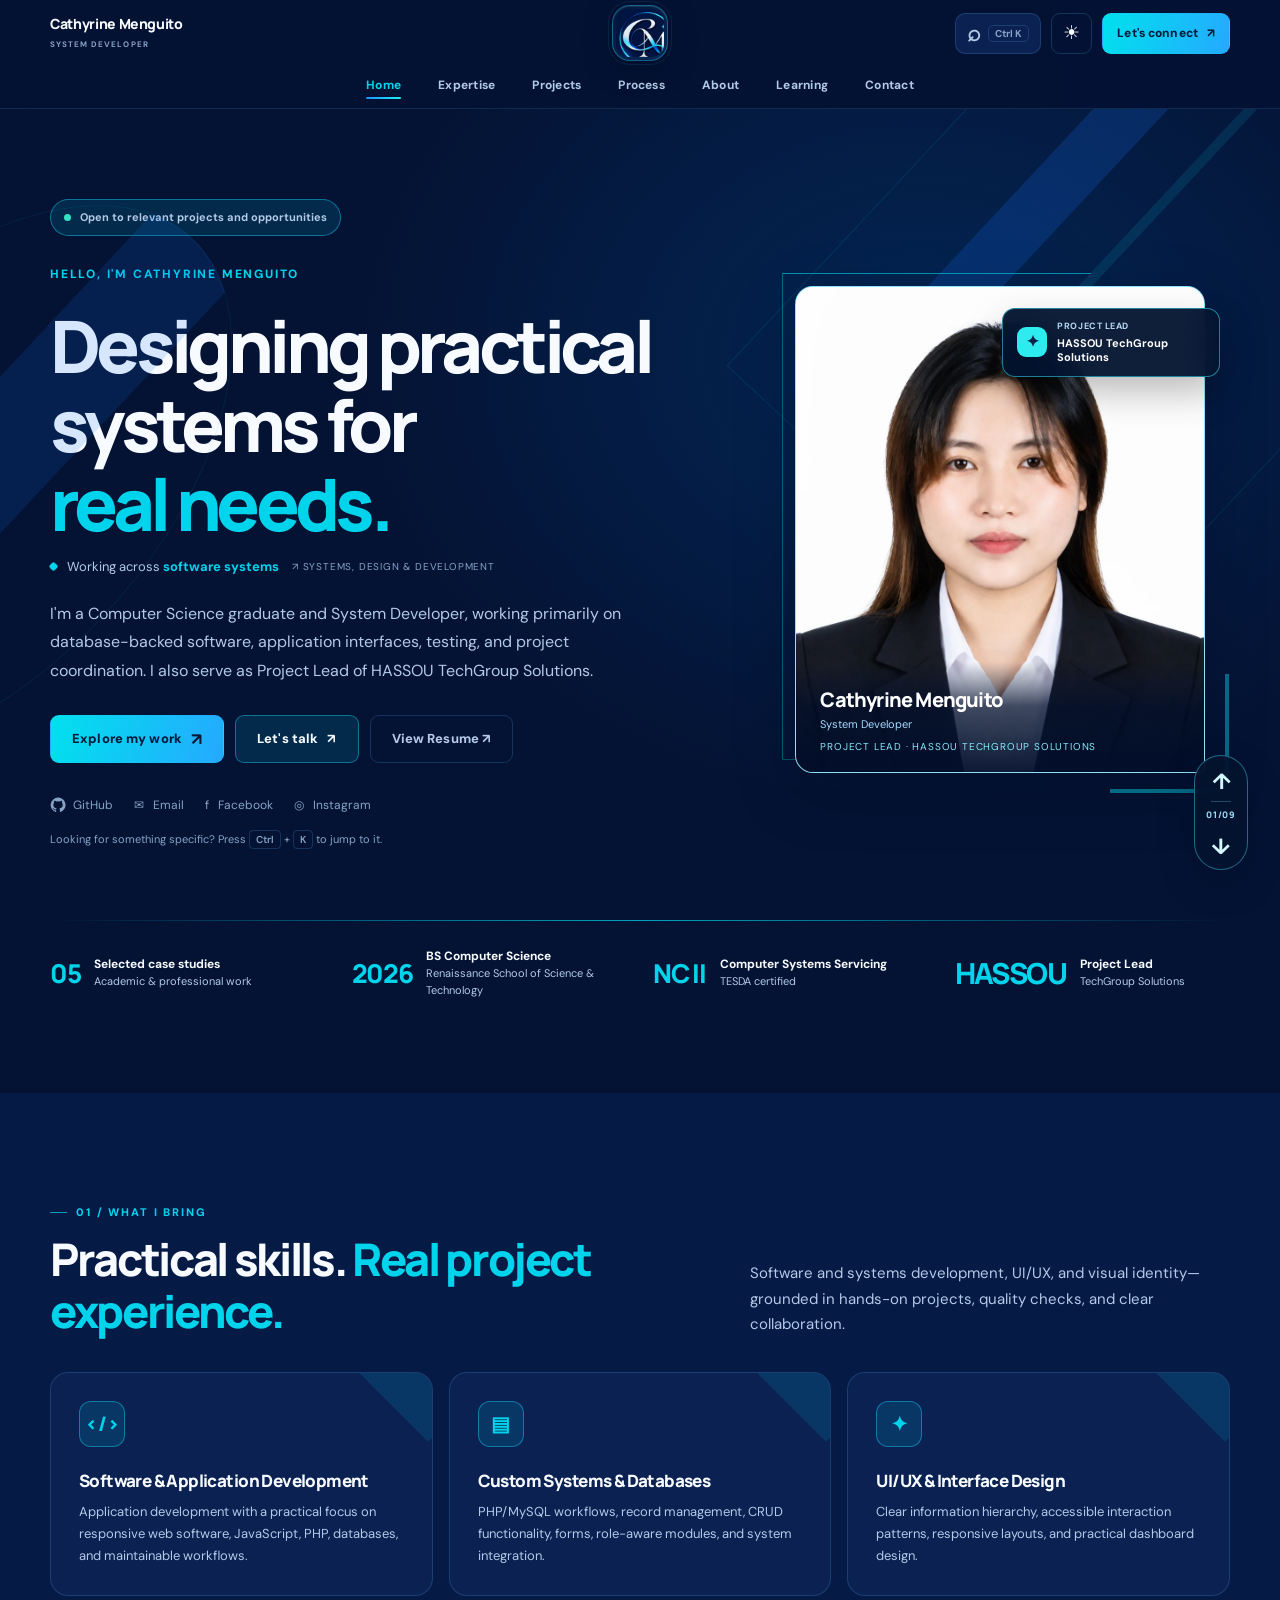
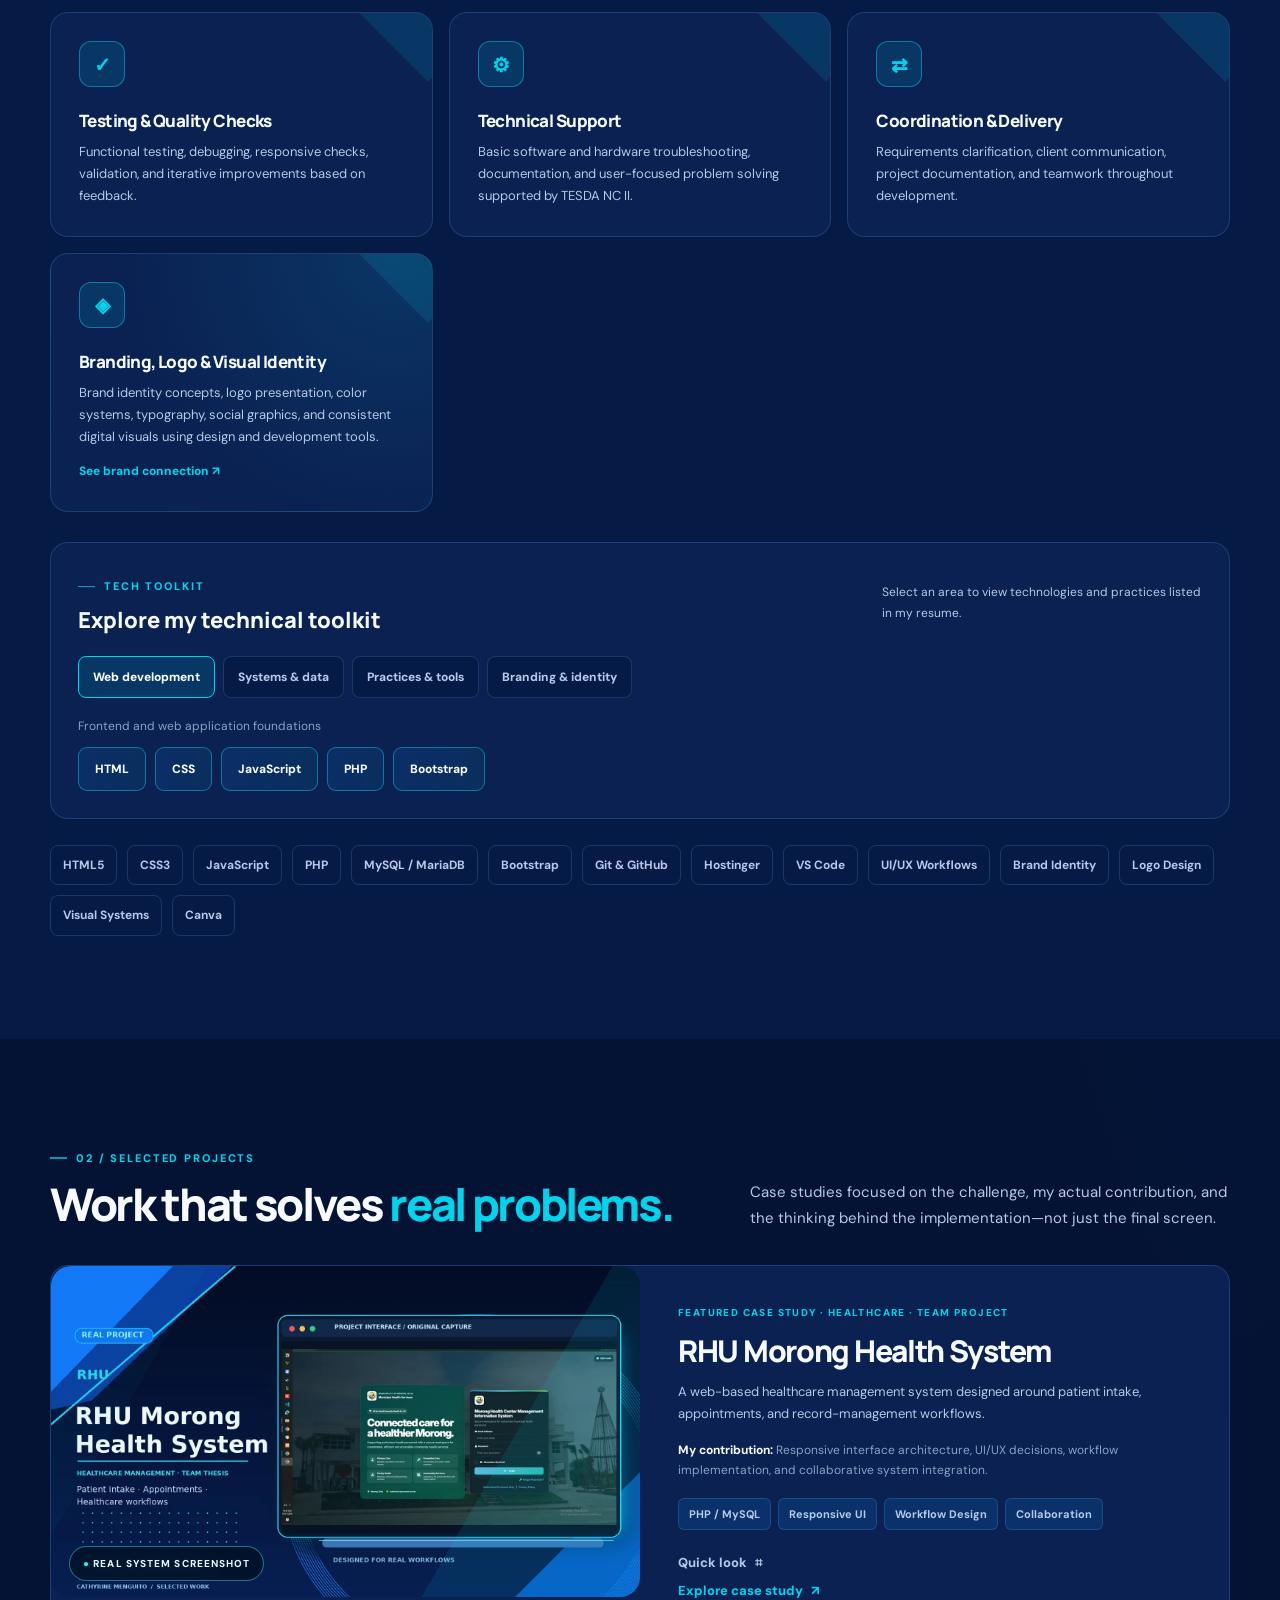
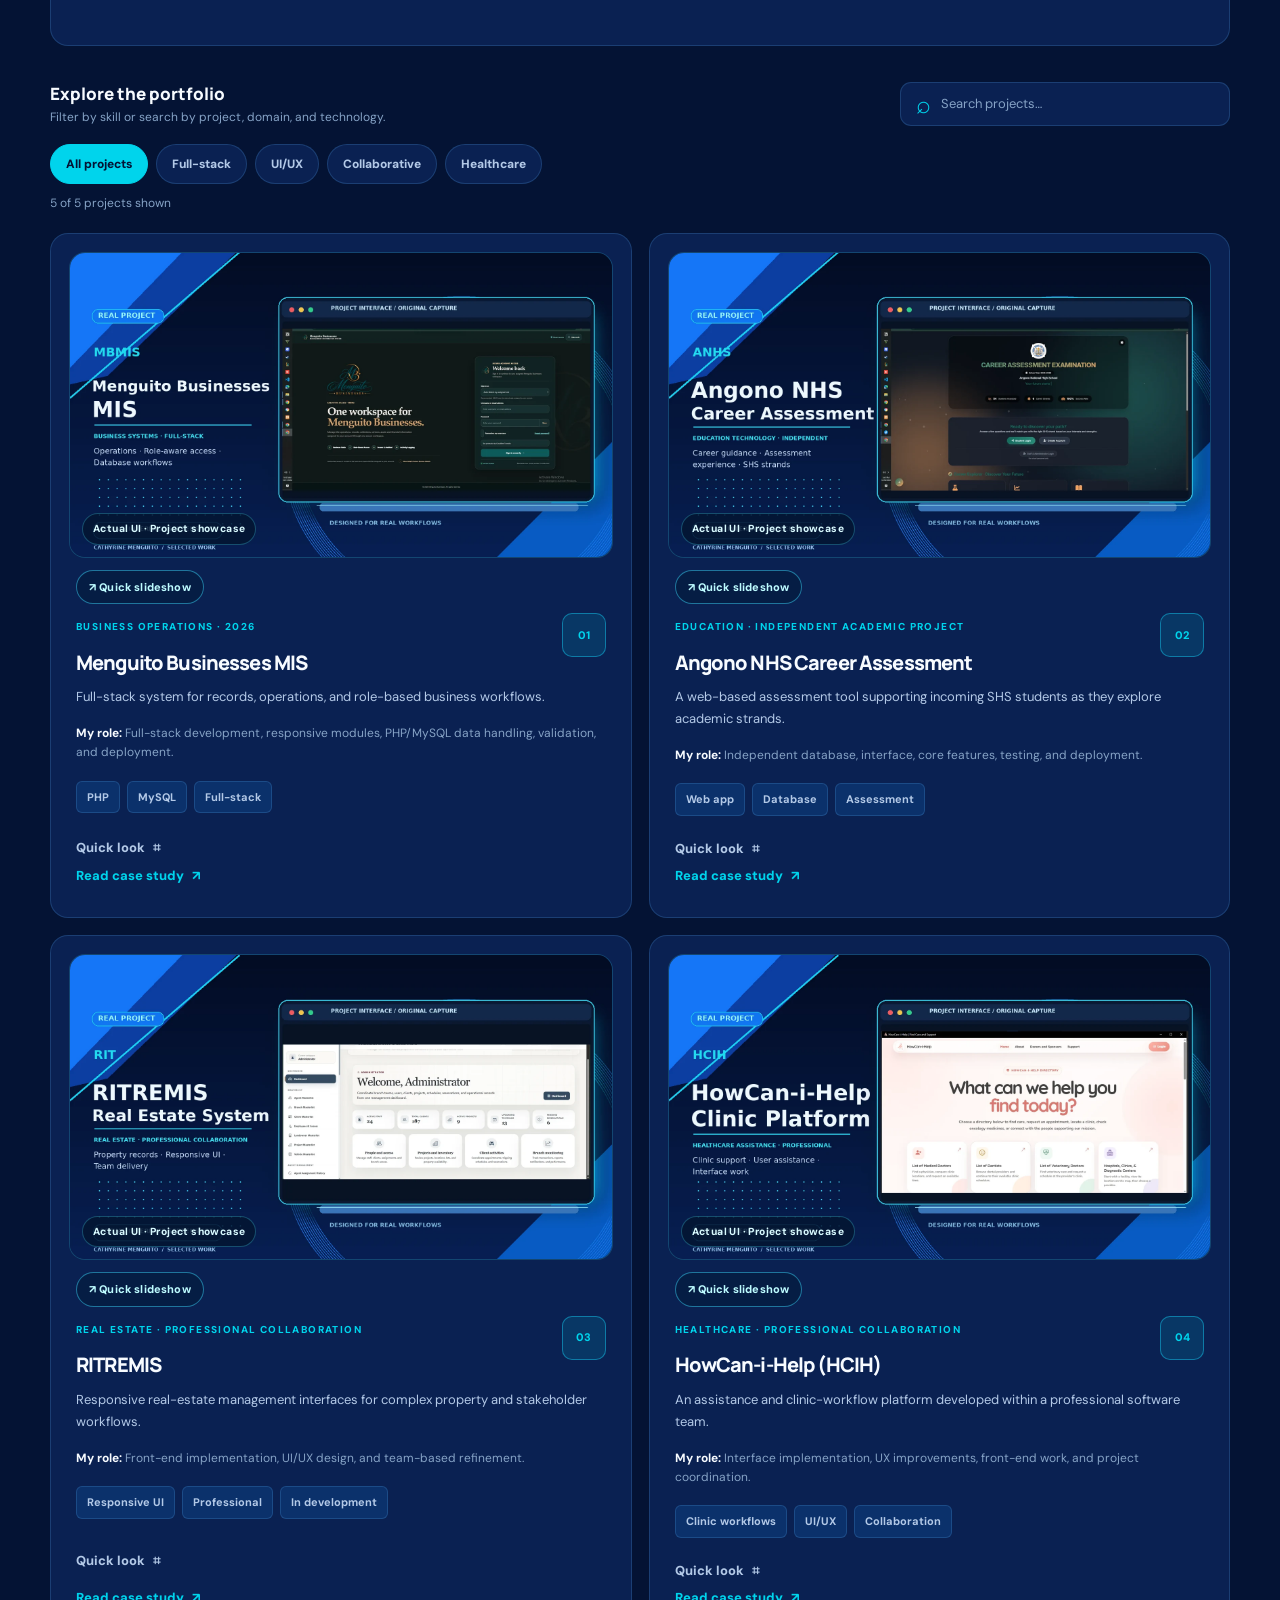
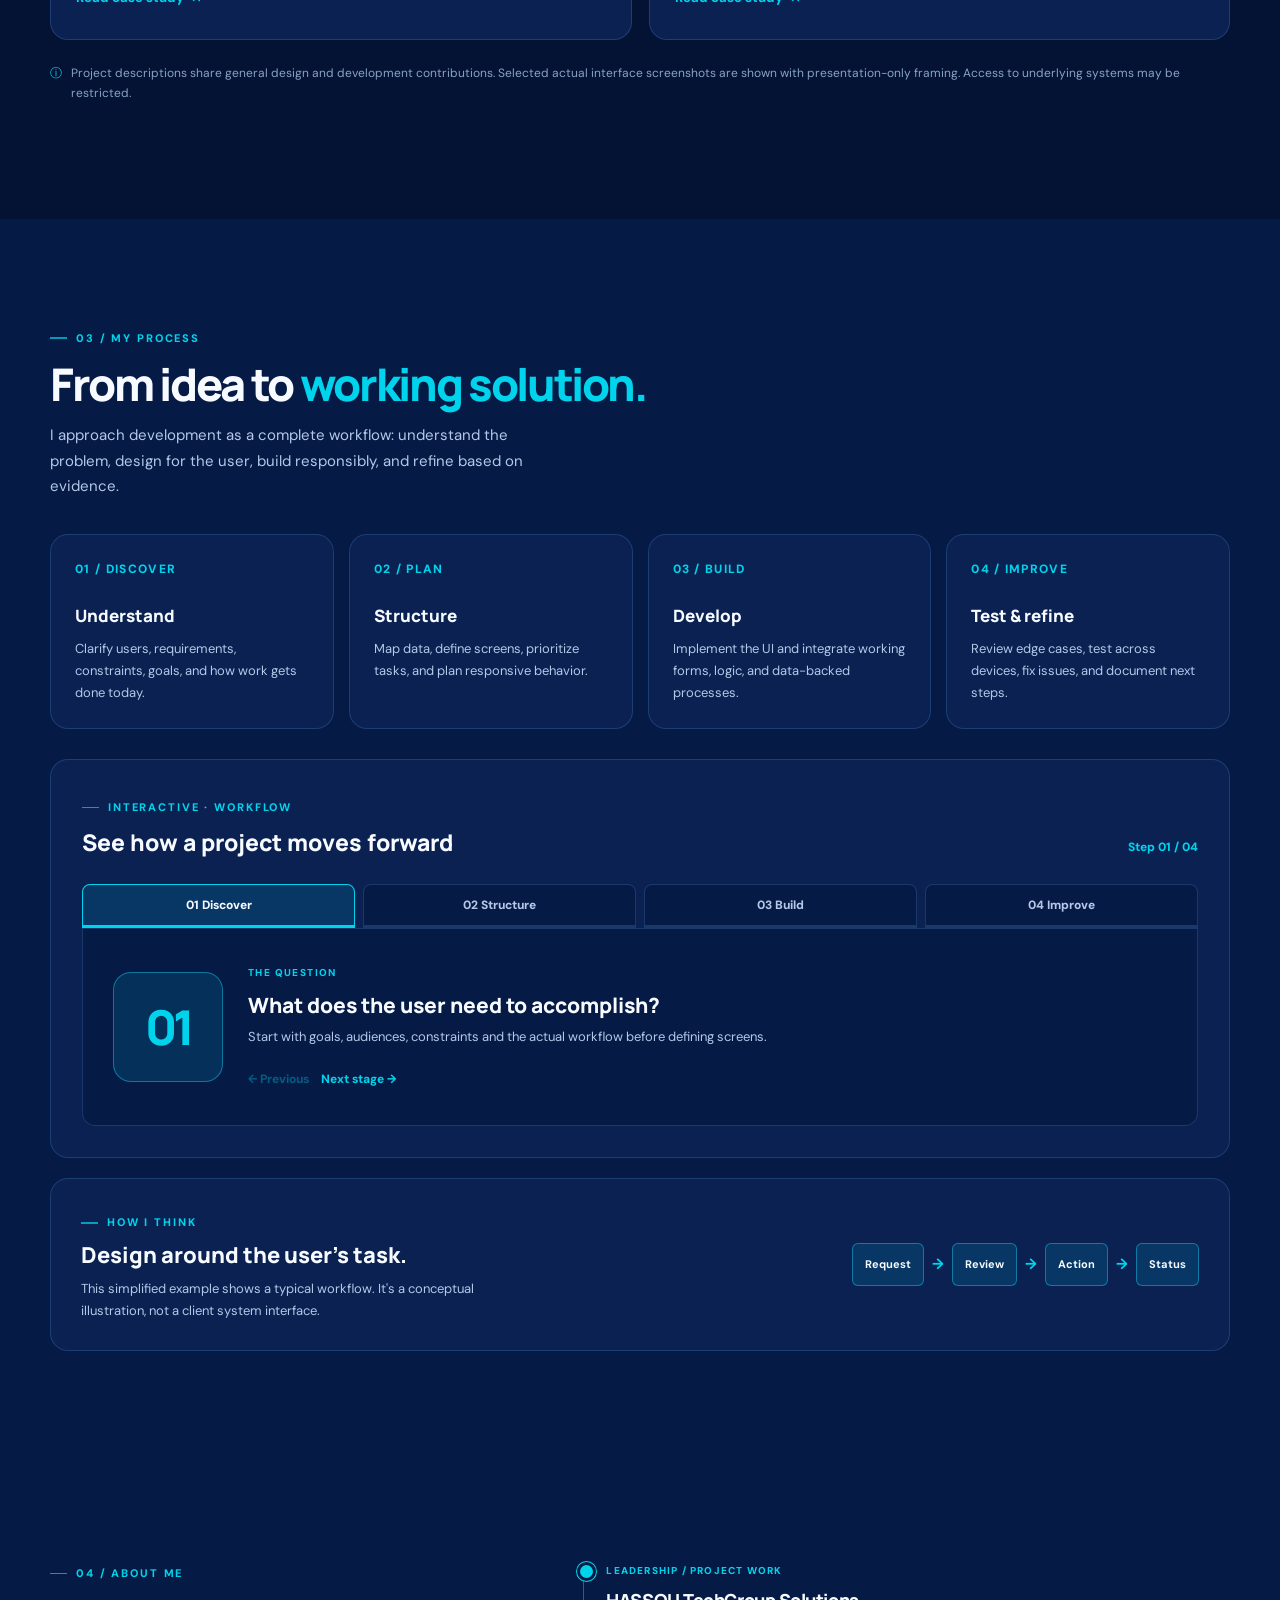
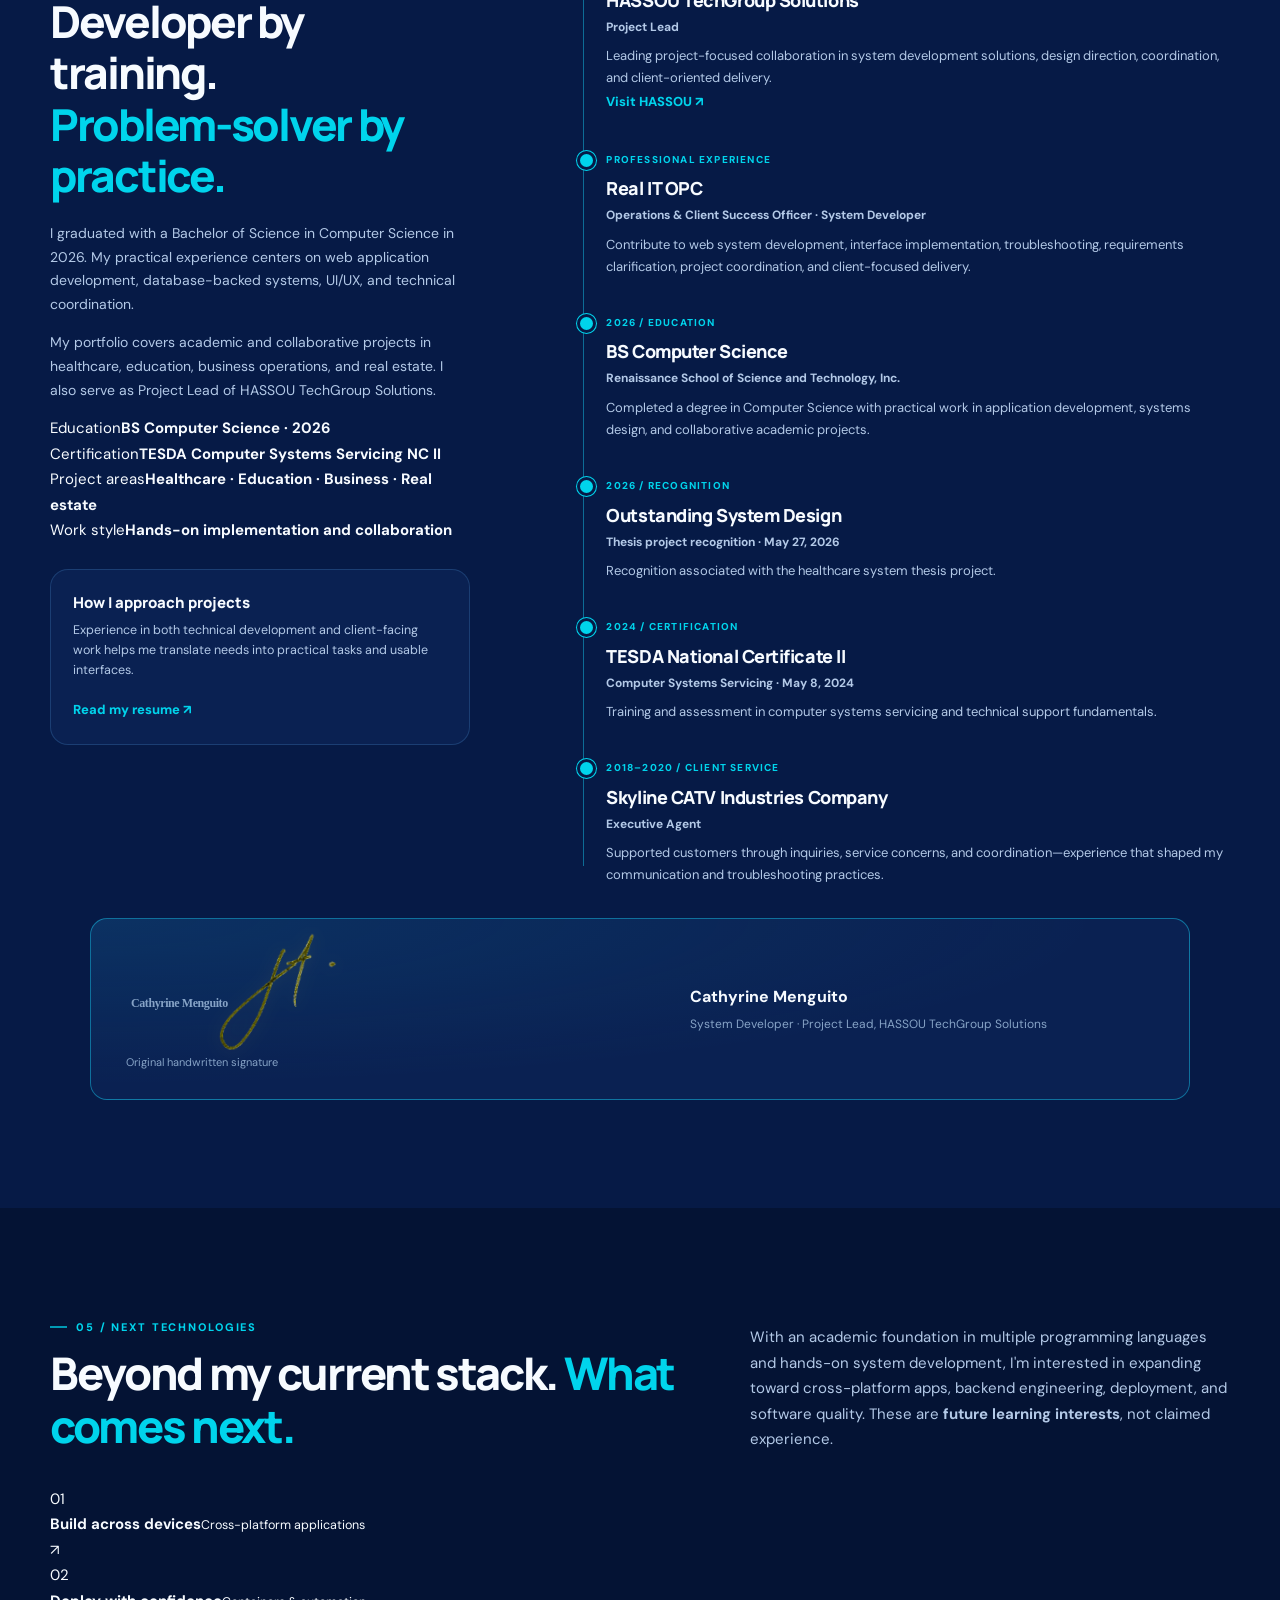
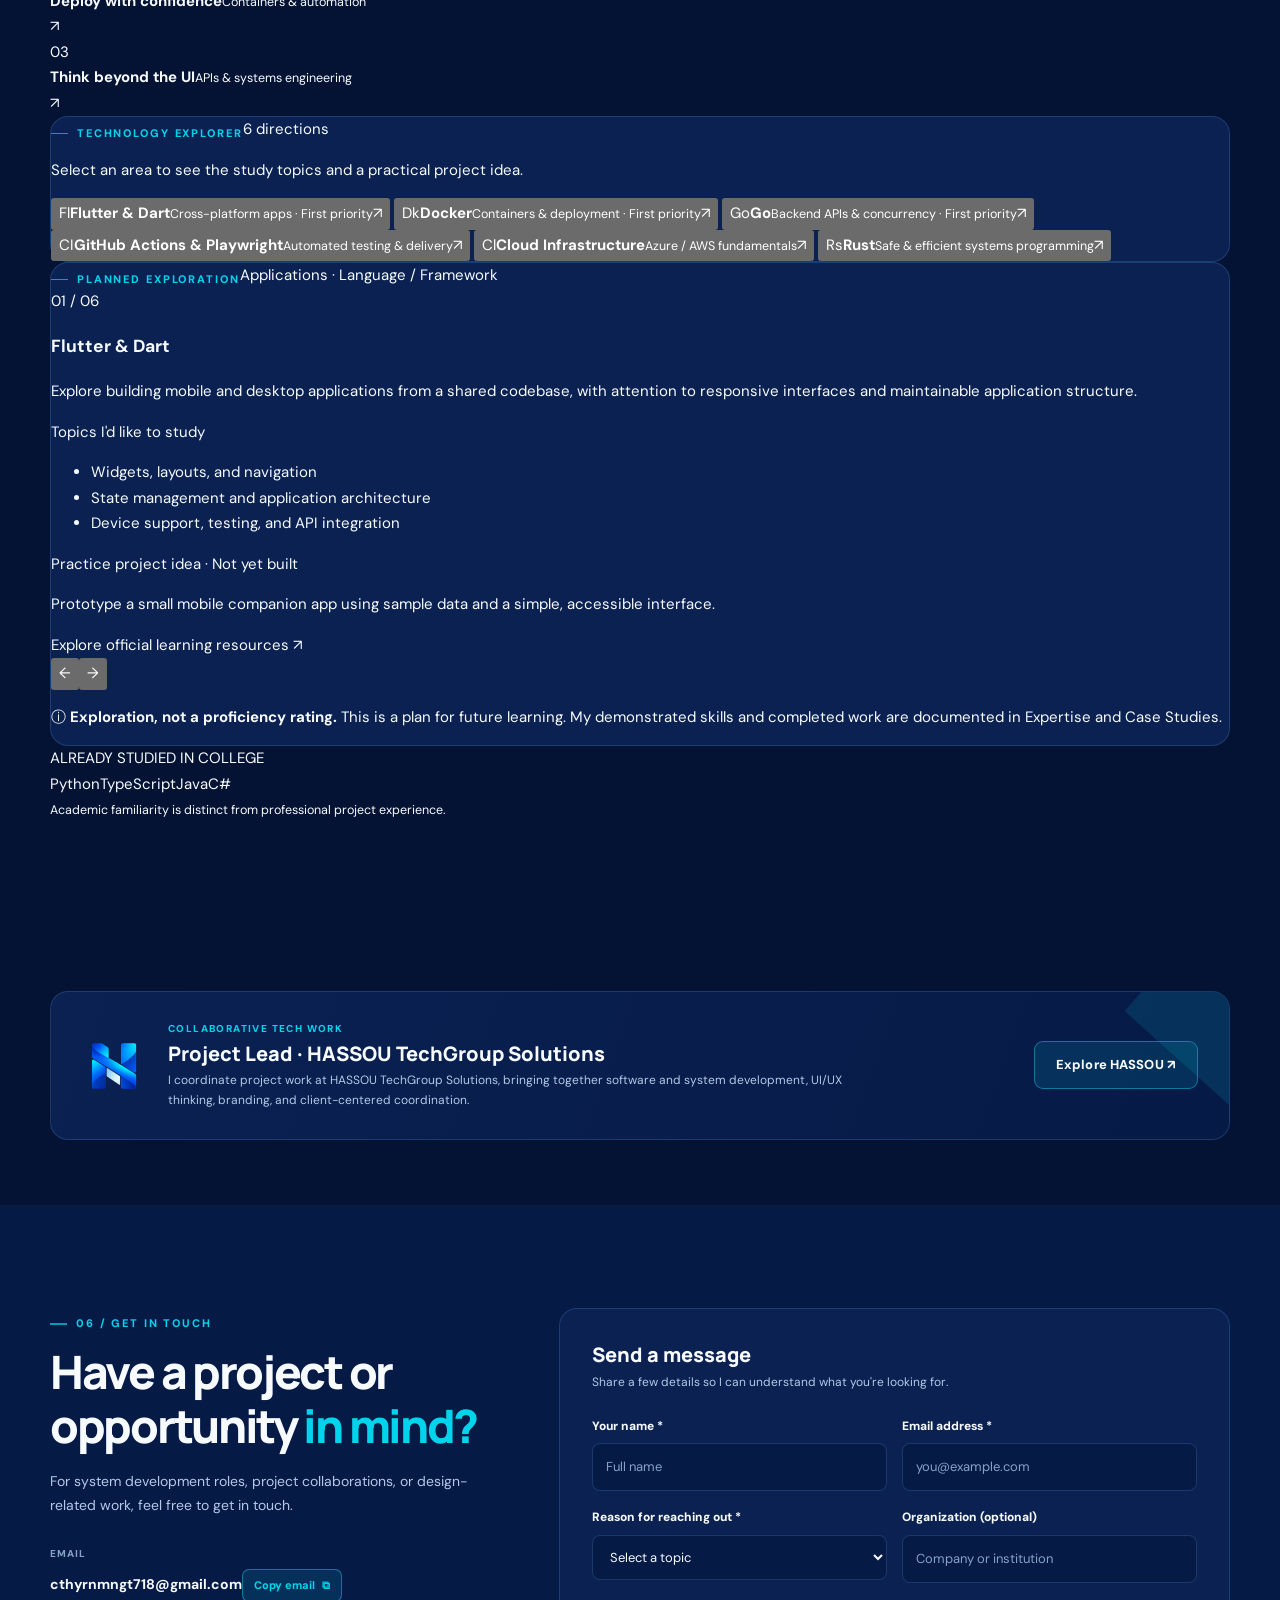
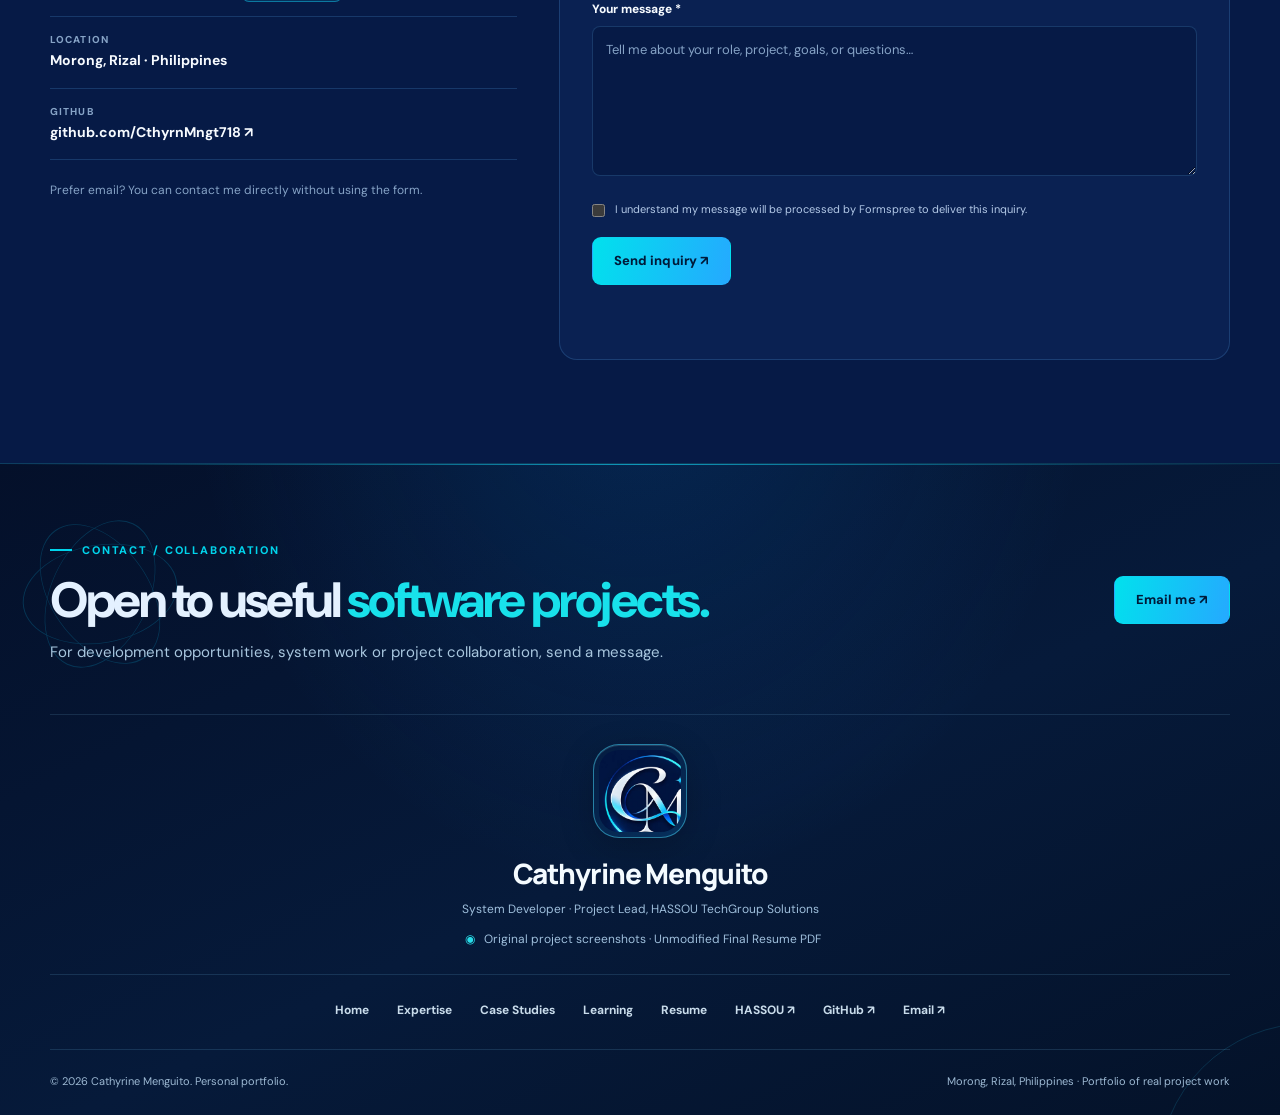
==== commit 540df7e6: "Add files via upload" ====
--- a/index.html
+++ b/index.html
@@ -1,6 +1,6 @@
 <!DOCTYPE html>
 
-<html data-theme="dark" lang="en"><head><meta charset="utf-8"/><meta content="width=device-width,initial-scale=1" name="viewport"/><meta content="#041334" name="theme-color"/><meta content="Cathyrine Menguito is a BS Computer Science graduate specializing in responsive web applications, PHP/MySQL systems, UI/UX, and collaborative development. Explore selected case studies and get in touch." name="description"/><meta content="Cathyrine Menguito" name="author"/><meta content="website" property="og:type"/><meta content="Cathyrine Menguito | Software &amp; System Developer" property="og:title"/><meta content="Cathyrine Menguito is a BS Computer Science graduate specializing in responsive web applications, PHP/MySQL systems, UI/UX, and collaborative development. Explore selected case studies and get in touch." property="og:description"/><meta content="https://cthyrnmngt718.github.io/" property="og:url"/><meta content="https://cthyrnmngt718.github.io/assets/images/social-preview.jpg" property="og:image"/><meta content="summary_large_image" name="twitter:card"/><link href="https://cthyrnmngt718.github.io/" rel="canonical"/><link href="/favicon.ico" rel="icon"/><link href="/assets/css/site.css" rel="stylesheet"/><title>Cathyrine Menguito | Software &amp; System Developer · HASSOU Project Lead</title><link href="/favicon-96x96.png" rel="icon" type="image/png"/><link href="/apple-touch-icon.png" rel="apple-touch-icon"/><link href="/assets/css/experience.css?v=4" rel="stylesheet"/></head><body><a class="skip-link" href="#main">Skip to content</a><header class="site-header"><div class="wrap header-inner"><a aria-label="Cathyrine Menguito, home" class="brand brand-wordmark" href="/"><span class="brand-copy">Cathyrine Menguito<small>Software &amp; System Developer</small></span></a><a aria-label="CM monogram — homepage" class="nav-center-logo" href="/"><img alt="CM" height="52" src="/assets/images/cm-monogram.webp" width="52"/></a><nav aria-label="Main navigation"><ul class="nav-links" id="primaryNav"><li><a href="/#home">Home</a></li><li><a href="/#expertise">Expertise</a></li><li><a href="/#work">Projects</a></li><li><a href="/#approach">Process</a></li><li><a href="/#about">About</a></li><li><a href="/#contact">Contact</a></li></ul></nav><div class="nav-actions"><button aria-controls="commandDialog" aria-haspopup="dialog" aria-label="Open site search and quick navigation" class="command-btn" id="openCommand" type="button"><span aria-hidden="true">⌕</span><small>Ctrl K</small></button><button aria-label="Switch color theme" class="theme-btn" id="themeButton" type="button">☀</button><a class="btn btn-primary header-cta" href="/#contact">Let's connect <span aria-hidden="true">↗</span></a><button aria-controls="primaryNav" aria-expanded="false" aria-label="Toggle navigation" class="menu-btn" id="menuButton" type="button">☰</button></div></div><div aria-hidden="true" class="reading-progress" id="readingProgress"></div></header><main id="main"><section class="hero" id="home"><div class="wrap"><div class="hero-grid"><div><div class="availability"><span aria-hidden="true" class="status-dot"></span> Interested in meaningful digital work</div><p class="hero-byline">Hello, I'm Cathyrine Menguito</p><h1><span class="line">Building digital</span><span class="line">solutions with</span><span class="line accent">purpose.</span></h1><p aria-label="Focus areas" class="hero-dynamic"><span aria-hidden="true" class="pulse-square"></span><span>Working across <strong id="dynamicRole">software systems</strong></span><span class="hero-dynamic-tip">↗ Systems, design &amp; development</span></p><p class="hero-desc">I'm a Computer Science graduate, software and system developer, and Project Lead of HASSOU TechGroup Solutions. I work across application development, database-driven systems, UI/UX, and visual identity—turning practical problems into thoughtful digital solutions.</p><div class="hero-actions"><a class="btn btn-primary" href="#work">Explore my work <span aria-hidden="true" class="icon-arrow">↗</span></a><a class="btn btn-secondary" href="#contact">Let's talk <span aria-hidden="true">↗</span></a><a class="btn btn-subtle" href="/assets/docs/Final-Resume-Cathyrine-Menguito.pdf" rel="noopener" target="_blank">View my final Resume ↗</a></div><div class="hero-socials"><a href="https://github.com/CthyrnMngt718" rel="noopener noreferrer" target="_blank"><svg aria-hidden="true" fill="currentColor" viewbox="0 0 24 24"><path d="M12 .9A11.1 11.1 0 0 0 8.49 22.5c.55.1.75-.24.75-.53v-2.05c-3.06.67-3.71-1.3-3.71-1.3-.5-1.27-1.22-1.61-1.22-1.61-1-.68.08-.67.08-.67 1.11.08 1.7 1.14 1.7 1.14.98 1.68 2.56 1.2 3.19.91.1-.71.39-1.2.7-1.48-2.44-.28-5.01-1.22-5.01-5.43 0-1.2.43-2.18 1.14-2.95-.11-.28-.49-1.4.11-2.9 0 0 .93-.3 3.05 1.13a10.6 10.6 0 0 1 5.55 0c2.12-1.43 3.04-1.13 3.04-1.13.61 1.5.23 2.62.12 2.9.71.77 1.13 1.75 1.13 2.95 0 4.22-2.57 5.15-5.02 5.43.4.35.75 1.03.75 2.07v3.08c0 .29.2.63.76.52A11.1 11.1 0 0 0 12 .9Z"></path></svg> GitHub</a><a href="mailto:cthyrnmngt718@gmail.com">✉   Email</a><a href="https://www.facebook.com/cathyrine.menguito" rel="noopener noreferrer" target="_blank">f   Facebook</a><a href="https://www.instagram.com/itsme_cthymngt/" rel="noopener noreferrer" target="_blank">◎   Instagram</a></div><p class="hero-shortcut">Looking for something specific? Press <kbd>Ctrl</kbd> + <kbd>K</kbd> to jump to it.</p></div><div class="portrait-wrap" data-reveal="right"><div class="portrait-card"><img alt="Professional portrait of Cathyrine Menguito wearing a dark blazer" fetchpriority="high" height="1100" src="/assets/images/cathyrine-professional.webp" width="1100"/><div class="portrait-caption"><strong>Cathyrine Menguito</strong><span>Software &amp; System Developer</span><small>Project Lead · HASSOU TechGroup Solutions</small></div></div><div class="floating-note"><b>BASED IN</b>Morong, Rizal<br/>Philippines</div><div class="portrait-role-chip" data-reveal="up"><span aria-hidden="true" class="role-chip-icon">✦</span><span>PROJECT LEAD <strong>HASSOU TechGroup Solutions</strong></span></div></div></div><div aria-hidden="true" class="hero-rule"></div><div aria-label="Professional highlights" class="quick-proof"><article><div class="stat">05</div><p><strong>Selected case studies</strong>Academic &amp; professional work</p></article><article><div class="stat">2026</div><p><strong>BS Computer Science</strong>Renaissance School of Science &amp; Technology</p></article><article><div class="stat">NC II</div><p><strong>Computer Systems Servicing</strong>TESDA certified</p></article><article><div class="stat">HASSOU</div><p><strong>Project Lead</strong>TechGroup Solutions</p></article></div></div></section>
+<html data-theme="dark" lang="en"><head><meta charset="utf-8"/><meta content="width=device-width,initial-scale=1" name="viewport"/><meta content="#041334" name="theme-color"/><meta content="Portfolio of Cathyrine Menguito, a Computer Science graduate and System Developer. Explore original screenshots and project work in healthcare, education, business and real estate." name="description"/><meta content="Cathyrine Menguito" name="author"/><meta content="website" property="og:type"/><meta content="Cathyrine Menguito | System Developer" property="og:title"/><meta content="Portfolio of Cathyrine Menguito, a Computer Science graduate and System Developer. Explore original screenshots and project work in healthcare, education, business and real estate." property="og:description"/><meta content="https://cthyrnmngt718.github.io/" property="og:url"/><meta content="https://cthyrnmngt718.github.io/assets/images/social-preview.jpg" property="og:image"/><meta content="summary_large_image" name="twitter:card"/><link href="https://cthyrnmngt718.github.io/" rel="canonical"/><link href="/favicon.ico" rel="icon"/><link href="/assets/css/site.css" rel="stylesheet"/><title>Cathyrine Menguito | System Developer · Portfolio</title><link href="/favicon-96x96.png" rel="icon" type="image/png"/><link href="/apple-touch-icon.png" rel="apple-touch-icon"/><link href="/assets/css/experience.css?v=5" rel="stylesheet"/><link href="/assets/css/refinement.css?v=3" rel="stylesheet"/></head><body><a class="skip-link" href="#main">Skip to content</a><header class="site-header" id="topbar"><div class="wrap header-inner"><a aria-label="Cathyrine Menguito, home" class="brand brand-wordmark" href="/"><span class="brand-copy">Cathyrine Menguito<small>System Developer</small></span></a><a aria-label="Cathyrine Menguito CM monogram, home" class="nav-center-logo" data-brand-center="true" href="/" title="Cathyrine Menguito — home"><img alt="Calligraphic CM monogram" height="52" src="/assets/images/cm-monogram.webp" width="52"/></a><nav aria-label="Main navigation"><ul class="nav-links" id="primaryNav"><li><a href="/#home">Home</a></li><li><a href="/#expertise">Expertise</a></li><li><a href="/#work">Projects</a></li><li><a href="/#approach">Process</a></li><li><a href="/#about">About</a></li><li><a href="/#learning">Learning</a></li><li><a href="/#contact">Contact</a></li></ul></nav><div class="nav-actions"><button aria-controls="commandDialog" aria-haspopup="dialog" aria-label="Open site search and quick navigation" class="command-btn" id="openCommand" type="button"><span aria-hidden="true">⌕</span><small>Ctrl K</small></button><button aria-label="Switch color theme" class="theme-btn" id="themeButton" type="button">☀</button><a class="btn btn-primary header-cta" href="/#contact">Let's connect <span aria-hidden="true">↗</span></a><button aria-controls="primaryNav" aria-expanded="false" aria-label="Toggle navigation" class="menu-btn" id="menuButton" type="button">☰</button></div></div><div aria-hidden="true" class="reading-progress" id="readingProgress"></div></header><main id="main"><section class="hero" id="home"><div class="wrap"><div class="hero-grid"><div><div class="availability"><span aria-hidden="true" class="status-dot"></span> Open to relevant projects and opportunities</div><p class="hero-byline">Hello, I'm Cathyrine Menguito</p><h1><span class="line">Designing practical</span><span class="line">systems for</span><span class="line accent">real needs.</span></h1><p aria-label="Focus areas" class="hero-dynamic"><span aria-hidden="true" class="pulse-square"></span><span>Working across <strong id="dynamicRole">software systems</strong></span><span class="hero-dynamic-tip">↗ Systems, design &amp; development</span></p><p class="hero-desc">I'm a Computer Science graduate and System Developer, working primarily on database-backed software, application interfaces, testing, and project coordination. I also serve as Project Lead of HASSOU TechGroup Solutions.</p><div class="hero-actions"><a class="btn btn-primary" href="#work">Explore my work <span aria-hidden="true" class="icon-arrow">↗</span></a><a class="btn btn-secondary" href="#contact">Let's talk <span aria-hidden="true">↗</span></a><a class="btn btn-subtle" href="/assets/docs/Final-Resume-Cathyrine-Menguito.pdf" rel="noopener" target="_blank">View Resume ↗</a></div><div class="hero-socials"><a href="https://github.com/CthyrnMngt718" rel="noopener noreferrer" target="_blank"><svg aria-hidden="true" fill="currentColor" viewbox="0 0 24 24"><path d="M12 .9A11.1 11.1 0 0 0 8.49 22.5c.55.1.75-.24.75-.53v-2.05c-3.06.67-3.71-1.3-3.71-1.3-.5-1.27-1.22-1.61-1.22-1.61-1-.68.08-.67.08-.67 1.11.08 1.7 1.14 1.7 1.14.98 1.68 2.56 1.2 3.19.91.1-.71.39-1.2.7-1.48-2.44-.28-5.01-1.22-5.01-5.43 0-1.2.43-2.18 1.14-2.95-.11-.28-.49-1.4.11-2.9 0 0 .93-.3 3.05 1.13a10.6 10.6 0 0 1 5.55 0c2.12-1.43 3.04-1.13 3.04-1.13.61 1.5.23 2.62.12 2.9.71.77 1.13 1.75 1.13 2.95 0 4.22-2.57 5.15-5.02 5.43.4.35.75 1.03.75 2.07v3.08c0 .29.2.63.76.52A11.1 11.1 0 0 0 12 .9Z"></path></svg> GitHub</a><a href="mailto:cthyrnmngt718@gmail.com">✉   Email</a><a href="https://www.facebook.com/cathyrine.menguito" rel="noopener noreferrer" target="_blank">f   Facebook</a><a href="https://www.instagram.com/itsme_cthymngt/" rel="noopener noreferrer" target="_blank">◎   Instagram</a></div><p class="hero-shortcut">Looking for something specific? Press <kbd>Ctrl</kbd> + <kbd>K</kbd> to jump to it.</p></div><div class="portrait-wrap" data-reveal="right"><div class="portrait-card"><img alt="Professional portrait of Cathyrine Menguito wearing a dark blazer" fetchpriority="high" height="1100" src="/assets/images/cathyrine-professional.webp" width="1100"/><div class="portrait-caption"><strong>Cathyrine Menguito</strong><span>System Developer</span><small>Project Lead · HASSOU TechGroup Solutions</small></div></div><div class="floating-note"><b>BASED IN</b>Morong, Rizal<br/>Philippines</div><div class="portrait-role-chip" data-reveal="up"><span aria-hidden="true" class="role-chip-icon">✦</span><span>PROJECT LEAD <strong>HASSOU TechGroup Solutions</strong></span></div></div></div><div aria-hidden="true" class="hero-rule"></div><div aria-label="Professional highlights" class="quick-proof"><article><div class="stat">05</div><p><strong>Selected case studies</strong>Academic &amp; professional work</p></article><article><div class="stat">2026</div><p><strong>BS Computer Science</strong>Renaissance School of Science &amp; Technology</p></article><article><div class="stat">NC II</div><p><strong>Computer Systems Servicing</strong>TESDA certified</p></article><article><div class="stat">HASSOU</div><p><strong>Project Lead</strong>TechGroup Solutions</p></article></div></div></section>
 <section class="section alt" id="expertise"><div class="wrap"><div class="section-top" data-reveal="up"><div><span class="eyebrow">01 / What I bring</span><h2>Practical skills. <span class="accent">Real project experience.</span></h2></div><p>Software and systems development, UI/UX, and visual identity—grounded in hands-on projects, quality checks, and clear collaboration.</p></div><div class="expertise-grid">
 <article class="expert-card panel interactive-surface" data-reveal="up"><span class="expert-icon">&lt;/&gt;</span><h3>Software &amp; Application Development</h3><p>Application development with a practical focus on responsive web software, JavaScript, PHP, databases, and maintainable workflows.</p></article>
 <article class="expert-card panel interactive-surface" data-reveal="up"><span class="expert-icon">▤</span><h3>Custom Systems &amp; Databases</h3><p>PHP/MySQL workflows, record management, CRUD functionality, forms, role-aware modules, and system integration.</p></article>
@@ -17,17 +17,67 @@
 <div class="process-toolbar"><div><span class="eyebrow">INTERACTIVE · WORKFLOW</span><h3 id="processInteractiveTitle">See how a project moves forward</h3></div><span class="process-counter" id="processCounter">Step 01 / 04</span></div>
 <div aria-label="Explore project stages" class="process-tabs" role="tablist"><button aria-controls="process-panel" aria-selected="true" class="process-tab" data-step="0" id="process-tab-0" role="tab" type="button">01 Discover</button><button aria-controls="process-panel" aria-selected="false" class="process-tab" data-step="1" id="process-tab-1" role="tab" tabindex="-1" type="button">02 Structure</button><button aria-controls="process-panel" aria-selected="false" class="process-tab" data-step="2" id="process-tab-2" role="tab" tabindex="-1" type="button">03 Build</button><button aria-controls="process-panel" aria-selected="false" class="process-tab" data-step="3" id="process-tab-3" role="tab" tabindex="-1" type="button">04 Improve</button></div>
 <div aria-labelledby="process-tab-0" class="process-stage" id="process-panel" role="tabpanel" tabindex="0"><div aria-hidden="true" class="process-stage-badge">01</div><div><small id="processStageLabel">THE QUESTION</small><h4 id="processStageTitle">What does the user need to accomplish?</h4><p id="processStageDescription">Start with goals, audiences, constraints and the actual workflow before defining screens.</p><div class="process-stage-actions"><button class="process-next" disabled="" id="processPrevious" type="button">← Previous</button><button class="process-next" id="processNext" type="button">Next stage →</button></div></div></div></div><div class="workflow-demo panel"><div><span class="eyebrow">How I think</span><h3>Design around the user's task.</h3><p>This simplified example shows a typical workflow. It's a conceptual illustration, not a client system interface.</p></div><div aria-label="Example flow: request, review, action, status" class="workflow-nodes"><span>Request</span><b aria-hidden="true">→</b><span>Review</span><b aria-hidden="true">→</b><span>Action</span><b aria-hidden="true">→</b><span>Status</span></div></div></div></section>
-<section class="section alt" id="about" style="padding-top:0"><div class="wrap"><div class="about-layout" data-reveal="up"><div class="about-intro"><span class="eyebrow">04 / About me</span><h2 style="font:800 clamp(30px,4vw,44px)/1.17 Manrope,sans-serif;letter-spacing:-.052em;margin:13px 0 20px">Developer by training.<br/><span class="accent">Problem-solver by practice.</span></h2><p>I graduated with a Bachelor of Science in Computer Science in 2026. I develop practical software and system solutions with a strong web application foundation, while connecting interface design, usability, and brand consistency.</p><p>My work includes academic and professional systems in healthcare, education, business operations, and real estate. Alongside development and client coordination, I serve as Project Lead of HASSOU TechGroup Solutions.</p><div class="about-card panel" data-reveal="up"><strong>What makes my approach different</strong><small>Experience in both technical development and client-facing work helps me translate needs into practical tasks and usable interfaces.</small><a class="text-link" href="/assets/docs/Final-Resume-Cathyrine-Menguito.pdf" rel="noopener" target="_blank">Read my resume ↗</a></div></div><div aria-label="Professional experience and education" class="timeline"><article class="timeline-item timeline-lead" data-reveal="up"><small>LEADERSHIP / PROJECT WORK</small><h3>HASSOU TechGroup Solutions</h3><h4>Project Lead</h4><p>Leading project-focused collaboration in software and system solutions, design direction, coordination, and client-oriented delivery.</p><a class="text-link" href="https://hassou-techgroupsolutions.github.io/" rel="noopener noreferrer" target="_blank">Visit HASSOU ↗</a></article><article class="timeline-item" data-reveal="up"><small>PROFESSIONAL EXPERIENCE</small><h3>Real IT OPC</h3><h4>Operations &amp; Client Success Officer · System Developer</h4><p>Contribute to web system development, interface implementation, troubleshooting, requirements clarification, project coordination, and client-focused delivery.</p></article><article class="timeline-item" data-reveal="up"><small>2026 / EDUCATION</small><h3>BS Computer Science</h3><h4>Renaissance School of Science and Technology, Inc.</h4><p>Completed a degree in Computer Science with practical work in application development, systems design, and collaborative academic projects.</p></article><article class="timeline-item" data-reveal="up"><small>2026 / RECOGNITION</small><h3>Outstanding System Design</h3><h4>Thesis project recognition · May 27, 2026</h4><p>Recognition associated with the healthcare system thesis project.</p></article><article class="timeline-item" data-reveal="up"><small>2024 / CERTIFICATION</small><h3>TESDA National Certificate II</h3><h4>Computer Systems Servicing · May 8, 2024</h4><p>Training and assessment in computer systems servicing and technical support fundamentals.</p></article><article class="timeline-item" data-reveal="up"><small>2018–2020 / CLIENT SERVICE</small><h3>Skyline CATV Industries Company</h3><h4>Executive Agent</h4><p>Supported customers through inquiries, service concerns, and coordination—experience that shaped my communication and troubleshooting practices.</p></article></div></div><div class="signature-seal" data-reveal="up"><div class="signature-overprint"><div aria-label="Cathyrine Menguito with handwritten signature" class="signature-sign"><span class="signature-typed">Cathyrine Menguito</span><img alt="Personal handwritten signature of Cathyrine Menguito" height="110" loading="lazy" src="/assets/images/signature.png" width="210"/></div><span class="signature-descriptor">Personally designed, developed &amp; documented with care.</span></div><div class="signature-note"><strong>Built with care and accountability.</strong><span>Software &amp; System Developer <span aria-hidden="true">·</span> Project Lead, HASSOU TechGroup Solutions</span></div></div></div></section>
-<section class="section" id="collaboration" style="padding-top:65px;padding-bottom:65px"><div class="wrap"><div class="hassou-box panel interactive-surface"><img alt="HASSOU TechGroup Solutions logo" height="64" loading="lazy" src="/assets/images/hassou-mark.webp" width="64"/><div><small>COLLABORATIVE TECH WORK</small><h3>Project Lead · HASSOU TechGroup Solutions</h3><p>I lead project-focused work at HASSOU TechGroup Solutions, bringing together software and system development, UI/UX thinking, branding, and client-centered coordination.</p></div><a class="btn btn-secondary" href="https://hassou-techgroupsolutions.github.io/" rel="noopener noreferrer" target="_blank">Explore HASSOU ↗</a></div></div></section>
-<section class="section alt" id="contact"><div class="wrap"><div class="contact-layout" data-reveal="up"><div class="contact-info"><span class="eyebrow">05 / Get in touch</span><h2>Have a project or opportunity <span class="accent">in mind?</span></h2><p>I'm open to discussing development roles, collaborative projects, web systems, and opportunities where I can contribute thoughtfully.</p><div class="contact-detail"><small>Email</small><a href="mailto:cthyrnmngt718@gmail.com">cthyrnmngt718@gmail.com</a><button aria-label="Copy email address" class="copy-btn" id="copyEmail" type="button">Copy email <span aria-hidden="true">⧉</span></button><span aria-live="polite" class="copy-notice" id="copyNotice" role="status"></span></div><div class="contact-detail"><small>Location</small><strong>Morong, Rizal · Philippines</strong></div><div class="contact-detail"><small>GitHub</small><a href="https://github.com/CthyrnMngt718" rel="noopener noreferrer" target="_blank">github.com/CthyrnMngt718 ↗</a></div><p style="font-size:12px;margin-top:20px;color:var(--muted)">Prefer email? You can contact me directly without using the form.</p></div><form action="https://formspree.io/f/mzepkbgw" class="contact-form panel" id="contactForm" method="POST"><h3>Send a message</h3><p>Share a few details so I can understand what you're looking for.</p><input aria-hidden="true" autocomplete="off" class="visually-hidden" name="_gotcha" tabindex="-1"/><input name="source" type="hidden" value="Cathyrine personal portfolio · 2026 refresh"/><div class="form-row"><div class="form-field"><label for="contactName">Your name *</label><input autocomplete="name" id="contactName" maxlength="100" name="name" placeholder="Full name" required=""/></div><div class="form-field"><label for="contactEmail">Email address *</label><input autocomplete="email" id="contactEmail" maxlength="160" name="email" placeholder="you@example.com" required="" type="email"/></div></div><div class="form-row"><div class="form-field"><label for="contactType">Reason for reaching out *</label><select id="contactType" name="inquiry_type" required=""><option value="">Select a topic</option><option>Job opportunity</option><option>Freelance / development project</option><option>Collaboration</option><option>General inquiry</option></select></div><div class="form-field"><label for="contactOrg">Organization (optional)</label><input id="contactOrg" maxlength="130" name="organization" placeholder="Company or institution"/></div></div><div class="form-field"><label for="contactMessage">Your message *</label><textarea id="contactMessage" maxlength="3500" minlength="20" name="message" placeholder="Tell me about your role, project, goals, or questions…" required=""></textarea></div><label class="form-check"><input required="" type="checkbox"/><span>I understand my message will be processed by Formspree to deliver this inquiry.</span></label><button class="btn btn-primary" type="submit">Send inquiry ↗</button><p aria-live="polite" class="form-message" id="formMessage" role="status"></p></form></div></div></section></main><footer class="footer" id="siteFooter"><div class="wrap footer-shell">
+<section class="section alt" id="about"><div class="wrap"><div class="about-layout" data-reveal="up"><div class="about-intro"><span class="eyebrow">04 / About me</span><h2 style="font:800 clamp(30px,4vw,44px)/1.17 Manrope,sans-serif;letter-spacing:-.052em;margin:13px 0 20px">Developer by training.<br/><span class="accent">Problem-solver by practice.</span></h2><p>I graduated with a Bachelor of Science in Computer Science in 2026. My practical experience centers on web application development, database-backed systems, UI/UX, and technical coordination.</p><p>My portfolio covers academic and collaborative projects in healthcare, education, business operations, and real estate. I also serve as Project Lead of HASSOU TechGroup Solutions.</p><div aria-label="Background at a glance" class="about-facts" data-reveal="up">
+<div><span>Education</span><strong>BS Computer Science · 2026</strong></div>
+<div><span>Certification</span><strong>TESDA Computer Systems Servicing NC II</strong></div>
+<div><span>Project areas</span><strong>Healthcare · Education · Business · Real estate</strong></div>
+<div><span>Work style</span><strong>Hands-on implementation and collaboration</strong></div>
+</div><div class="about-card panel" data-reveal="up"><strong>How I approach projects</strong><small>Experience in both technical development and client-facing work helps me translate needs into practical tasks and usable interfaces.</small><a class="text-link" href="/assets/docs/Final-Resume-Cathyrine-Menguito.pdf" rel="noopener" target="_blank">Read my resume ↗</a></div></div><div aria-label="Professional experience and education" class="timeline"><article class="timeline-item timeline-lead" data-reveal="up"><small>LEADERSHIP / PROJECT WORK</small><h3>HASSOU TechGroup Solutions</h3><h4>Project Lead</h4><p>Leading project-focused collaboration in system development solutions, design direction, coordination, and client-oriented delivery.</p><a class="text-link" href="https://hassou-techgroupsolutions.github.io/" rel="noopener noreferrer" target="_blank">Visit HASSOU ↗</a></article><article class="timeline-item" data-reveal="up"><small>PROFESSIONAL EXPERIENCE</small><h3>Real IT OPC</h3><h4>Operations &amp; Client Success Officer · System Developer</h4><p>Contribute to web system development, interface implementation, troubleshooting, requirements clarification, project coordination, and client-focused delivery.</p></article><article class="timeline-item" data-reveal="up"><small>2026 / EDUCATION</small><h3>BS Computer Science</h3><h4>Renaissance School of Science and Technology, Inc.</h4><p>Completed a degree in Computer Science with practical work in application development, systems design, and collaborative academic projects.</p></article><article class="timeline-item" data-reveal="up"><small>2026 / RECOGNITION</small><h3>Outstanding System Design</h3><h4>Thesis project recognition · May 27, 2026</h4><p>Recognition associated with the healthcare system thesis project.</p></article><article class="timeline-item" data-reveal="up"><small>2024 / CERTIFICATION</small><h3>TESDA National Certificate II</h3><h4>Computer Systems Servicing · May 8, 2024</h4><p>Training and assessment in computer systems servicing and technical support fundamentals.</p></article><article class="timeline-item" data-reveal="up"><small>2018–2020 / CLIENT SERVICE</small><h3>Skyline CATV Industries Company</h3><h4>Executive Agent</h4><p>Supported customers through inquiries, service concerns, and coordination—experience that shaped my communication and troubleshooting practices.</p></article></div></div><div class="signature-seal" data-reveal="up"><div class="signature-overprint"><div aria-label="Cathyrine Menguito with handwritten signature" class="signature-sign"><span class="signature-typed">Cathyrine Menguito</span><img alt="Personal handwritten signature of Cathyrine Menguito" height="110" loading="lazy" src="/assets/images/signature.png" width="210"/></div><span class="signature-descriptor">Original handwritten signature</span></div><div class="signature-note"><strong>Cathyrine Menguito</strong><span>System Developer · Project Lead, HASSOU TechGroup Solutions</span></div></div></div></section><section aria-labelledby="learningTitle" class="section learning-section" id="learning">
+  <div class="wrap">
+    <div class="section-top learning-head" data-reveal="up">
+      <div>
+        <span class="eyebrow">05 / NEXT TECHNOLOGIES</span>
+        <h2 id="learningTitle">Beyond my current stack. <span class="accent">What comes next.</span></h2>
+      </div>
+      <p>With an academic foundation in multiple programming languages and hands-on system development, I'm interested in expanding toward cross-platform apps, backend engineering, deployment, and software quality. These are <strong>future learning interests</strong>, not claimed experience.</p>
+    </div>
+    <div class="learning-priorities" data-reveal="up" aria-label="Areas of interest">
+      <div class="learning-priority"><span class="learning-priority-num">01</span><div><strong>Build across devices</strong><small>Cross-platform applications</small></div><span aria-hidden="true">↗</span></div>
+      <div class="learning-priority"><span class="learning-priority-num">02</span><div><strong>Deploy with confidence</strong><small>Containers &amp; automation</small></div><span aria-hidden="true">↗</span></div>
+      <div class="learning-priority"><span class="learning-priority-num">03</span><div><strong>Think beyond the UI</strong><small>APIs &amp; systems engineering</small></div><span aria-hidden="true">↗</span></div>
+    </div>
+    <div class="learning-layout">
+      <div aria-label="Technology exploration topics" class="learning-focus panel" data-reveal="left">
+        <div class="learning-focus-head"><span class="eyebrow">TECHNOLOGY EXPLORER</span><span class="learning-count-badge">6 directions</span></div>
+        <p class="learning-caption">Select an area to see the study topics and a practical project idea.</p>
+        <div aria-label="Technology topics" class="learning-options" role="tablist" aria-orientation="vertical">
+          <button aria-controls="learningDetails" aria-selected="true" class="learning-option is-current" data-learning="flutter" id="learn-flutter" role="tab" tabindex="0" type="button"><span aria-hidden="true" class="learning-initial">Fl</span><span><strong>Flutter &amp; Dart</strong><small>Cross-platform apps · First priority</small></span><span aria-hidden="true">↗</span></button>
+          <button aria-controls="learningDetails" aria-selected="false" class="learning-option" data-learning="docker" id="learn-docker" role="tab" tabindex="-1" type="button"><span aria-hidden="true" class="learning-initial">Dk</span><span><strong>Docker</strong><small>Containers &amp; deployment · First priority</small></span><span aria-hidden="true">↗</span></button>
+          <button aria-controls="learningDetails" aria-selected="false" class="learning-option" data-learning="go" id="learn-go" role="tab" tabindex="-1" type="button"><span aria-hidden="true" class="learning-initial">Go</span><span><strong>Go</strong><small>Backend APIs &amp; concurrency · First priority</small></span><span aria-hidden="true">↗</span></button>
+          <button aria-controls="learningDetails" aria-selected="false" class="learning-option" data-learning="automation" id="learn-automation" role="tab" tabindex="-1" type="button"><span aria-hidden="true" class="learning-initial">CI</span><span><strong>GitHub Actions &amp; Playwright</strong><small>Automated testing &amp; delivery</small></span><span aria-hidden="true">↗</span></button>
+          <button aria-controls="learningDetails" aria-selected="false" class="learning-option" data-learning="cloud" id="learn-cloud" role="tab" tabindex="-1" type="button"><span aria-hidden="true" class="learning-initial">Cl</span><span><strong>Cloud Infrastructure</strong><small>Azure / AWS fundamentals</small></span><span aria-hidden="true">↗</span></button>
+          <button aria-controls="learningDetails" aria-selected="false" class="learning-option" data-learning="rust" id="learn-rust" role="tab" tabindex="-1" type="button"><span aria-hidden="true" class="learning-initial">Rs</span><span><strong>Rust</strong><small>Safe &amp; efficient systems programming</small></span><span aria-hidden="true">↗</span></button>
+        </div>
+      </div>
+      <article aria-labelledby="learn-flutter" class="learning-details panel" data-reveal="right" id="learningDetails" role="tabpanel" tabindex="0">
+        <div class="learning-detail-meta"><span class="eyebrow">PLANNED EXPLORATION</span><span class="learning-topic-type" id="learningCategory">Applications · Language / Framework</span></div>
+        <span aria-label="Topic 1 of 6" class="learning-index" id="learningCount">01 / 06</span>
+        <h3 id="learningLanguage">Flutter &amp; Dart</h3>
+        <p id="learningSummary">Explore building mobile and desktop applications from a shared codebase, with attention to responsive interfaces and maintainable application structure.</p>
+        <div class="learning-divider"></div>
+        <span class="learning-subhead">Topics I'd like to study</span>
+        <ul class="learning-concepts" id="learningConcepts"><li>Widgets, layouts, and navigation</li><li>State management and application architecture</li><li>Device support, testing, and API integration</li></ul>
+        <div class="learning-project-idea"><span class="learning-subhead">Practice project idea · Not yet built</span><p id="learningProjectIdea">Prototype a small mobile companion app using sample data and a simple, accessible interface.</p></div>
+        <div class="learning-detail-actions">
+          <a class="learning-resource-link" href="https://docs.flutter.dev/learn" id="learningResource" rel="noopener noreferrer" target="_blank">Explore official learning resources <span aria-hidden="true">↗</span></a>
+          <div class="learning-nav"><button aria-label="Previous learning topic" id="learningPrev" type="button">←</button><button aria-label="Next learning topic" id="learningNext" type="button">→</button></div>
+        </div>
+        <p class="learning-truth"><span aria-hidden="true">ⓘ</span> <strong>Exploration, not a proficiency rating.</strong> This is a plan for future learning. My demonstrated skills and completed work are documented in Expertise and Case Studies.</p>
+      </article>
+    </div>
+    <div class="learning-foundation" data-reveal="up"><span>ALREADY STUDIED IN COLLEGE</span><div aria-label="Academic programming background"><span>Python</span><span>TypeScript</span><span>Java</span><span>C#</span></div><small>Academic familiarity is distinct from professional project experience.</small></div>
+  </div>
+</section>
+<section class="section" id="collaboration" style="padding-top:65px;padding-bottom:65px"><div class="wrap"><div class="hassou-box panel interactive-surface"><img alt="HASSOU TechGroup Solutions logo" height="64" loading="lazy" src="/assets/images/hassou-mark.webp" width="64"/><div><small>COLLABORATIVE TECH WORK</small><h3>Project Lead · HASSOU TechGroup Solutions</h3><p>I coordinate project work at HASSOU TechGroup Solutions, bringing together software and system development, UI/UX thinking, branding, and client-centered coordination.</p></div><a class="btn btn-secondary" href="https://hassou-techgroupsolutions.github.io/" rel="noopener noreferrer" target="_blank">Explore HASSOU ↗</a></div></div></section>
+<section class="section alt" id="contact"><div class="wrap"><div class="contact-layout" data-reveal="up"><div class="contact-info"><span class="eyebrow">06 / Get in touch</span><h2>Have a project or opportunity <span class="accent">in mind?</span></h2><p>For system development roles, project collaborations, or design-related work, feel free to get in touch.</p><div class="contact-detail"><small>Email</small><a href="mailto:cthyrnmngt718@gmail.com">cthyrnmngt718@gmail.com</a><button aria-label="Copy email address" class="copy-btn" id="copyEmail" type="button">Copy email <span aria-hidden="true">⧉</span></button><span aria-live="polite" class="copy-notice" id="copyNotice" role="status"></span></div><div class="contact-detail"><small>Location</small><strong>Morong, Rizal · Philippines</strong></div><div class="contact-detail"><small>GitHub</small><a href="https://github.com/CthyrnMngt718" rel="noopener noreferrer" target="_blank">github.com/CthyrnMngt718 ↗</a></div><p style="font-size:12px;margin-top:20px;color:var(--muted)">Prefer email? You can contact me directly without using the form.</p></div><form action="https://formspree.io/f/mzepkbgw" class="contact-form panel" id="contactForm" method="POST"><h3>Send a message</h3><p>Share a few details so I can understand what you're looking for.</p><input aria-hidden="true" autocomplete="off" class="visually-hidden" name="_gotcha" tabindex="-1"/><input name="source" type="hidden" value="Cathyrine personal portfolio · 2026 refresh"/><div class="form-row"><div class="form-field"><label for="contactName">Your name *</label><input autocomplete="name" id="contactName" maxlength="100" name="name" placeholder="Full name" required=""/></div><div class="form-field"><label for="contactEmail">Email address *</label><input autocomplete="email" id="contactEmail" maxlength="160" name="email" placeholder="you@example.com" required="" type="email"/></div></div><div class="form-row"><div class="form-field"><label for="contactType">Reason for reaching out *</label><select id="contactType" name="inquiry_type" required=""><option value="">Select a topic</option><option>Job opportunity</option><option>Freelance / development project</option><option>Collaboration</option><option>General inquiry</option></select></div><div class="form-field"><label for="contactOrg">Organization (optional)</label><input id="contactOrg" maxlength="130" name="organization" placeholder="Company or institution"/></div></div><div class="form-field"><label for="contactMessage">Your message *</label><textarea id="contactMessage" maxlength="3500" minlength="20" name="message" placeholder="Tell me about your role, project, goals, or questions…" required=""></textarea></div><label class="form-check"><input required="" type="checkbox"/><span>I understand my message will be processed by Formspree to deliver this inquiry.</span></label><button class="btn btn-primary" type="submit">Send inquiry ↗</button><p aria-live="polite" class="form-message" id="formMessage" role="status"></p></form></div></div></section></main><footer class="footer" id="siteFooter"><div class="wrap footer-shell">
 <div aria-hidden="true" class="footer-orbit"><span></span><span></span><span></span></div>
-<div class="footer-intro" data-reveal="up"><div><span class="eyebrow">LET'S CREATE SOMETHING MEANINGFUL</span><h2>Thoughtful systems. <em>Lasting impact.</em></h2><p>For software projects, collaboration, branding, or a new opportunity, I'd be glad to connect.</p></div><a class="btn btn-primary" href="mailto:cthyrnmngt718@gmail.com?subject=Portfolio%20inquiry">Start a conversation <span aria-hidden="true">↗</span></a></div>
-<div class="footer-identity" data-reveal="up"><a aria-label="Cathyrine Menguito — back to homepage" class="footer-centered-logo" href="/"><img alt="CM monogram, Cathyrine Menguito" height="82" loading="lazy" src="/assets/images/cm-monogram.webp" width="82"/></a><strong>Cathyrine Menguito</strong><p>Software &amp; System Developer <span aria-hidden="true">•</span> Project Lead, HASSOU TechGroup Solutions</p></div>
-<nav aria-label="Footer navigation" class="footer-links footer-link-row"><a href="/#home">Home</a><a href="/#expertise">Expertise</a><a href="/#work">Case Studies</a><a href="/resume.html">Resume</a><a href="https://hassou-techgroupsolutions.github.io/" rel="noopener noreferrer" target="_blank">HASSOU ↗</a><a href="https://github.com/CthyrnMngt718" rel="noopener noreferrer" target="_blank">GitHub ↗</a><a href="mailto:cthyrnmngt718@gmail.com">Email ↗</a></nav>
-<div class="footer-bottom"><span>© <span id="year">2026</span> Cathyrine Menguito. Personal portfolio.</span><span>Built with intention in Morong, Rizal, Philippines.</span></div>
-</div></footer><script defer="" src="/assets/js/site.js?v=2"></script><dialog aria-labelledby="commandTitle" class="command-dialog" id="commandDialog">
+<div class="footer-intro" data-reveal="up"><div><span class="eyebrow">CONTACT / COLLABORATION</span><h2>Open to useful <em>software projects.</em></h2><p>For development opportunities, system work or project collaboration, send a message.</p></div><a aria-label="Email Cathyrine Menguito about a project or opportunity" class="btn btn-primary" href="mailto:cthyrnmngt718@gmail.com?subject=Portfolio%20inquiry">Email me ↗</a></div>
+<div class="footer-identity" data-reveal="up"><a aria-label="Cathyrine Menguito — back to homepage" class="footer-centered-logo" data-brand-center="true" href="/"><img alt="CM monogram, Cathyrine Menguito" height="82" loading="lazy" src="/assets/images/cm-monogram.webp" width="82"/></a><strong>Cathyrine Menguito</strong><p>System Developer · Project Lead, HASSOU TechGroup Solutions</p><p class="footer-proof"><span aria-hidden="true">◉</span> Original project screenshots · Unmodified Final Resume PDF</p></div>
+<nav aria-label="Footer navigation" class="footer-links footer-link-row"><a href="/#home">Home</a><a href="/#expertise">Expertise</a><a href="/#work">Case Studies</a><a href="/#learning">Learning</a><a href="/resume.html">Resume</a><a href="https://hassou-techgroupsolutions.github.io/" rel="noopener noreferrer" target="_blank">HASSOU ↗</a><a href="https://github.com/CthyrnMngt718" rel="noopener noreferrer" target="_blank">GitHub ↗</a><a href="mailto:cthyrnmngt718@gmail.com">Email ↗</a></nav>
+<div class="footer-bottom"><span>© <span id="year">2026</span> Cathyrine Menguito. Personal portfolio.</span><span>Morong, Rizal, Philippines · Portfolio of real project work</span></div>
+</div></footer><script defer="" src="/assets/js/site.js?v=6"></script><dialog aria-labelledby="commandTitle" class="command-dialog" id="commandDialog">
 <div class="command-heading"><div><span class="eyebrow">QUICK ACCESS</span><h2 id="commandTitle">Where would you like to go?</h2></div><button aria-label="Close quick navigation" class="dialog-close" data-close-dialog="" type="button">✕</button></div>
 <label class="visually-hidden" for="commandSearch">Search pages and projects</label><input aria-controls="commandResults" autocomplete="off" id="commandSearch" placeholder="Search sections, projects, resume…" type="search"/>
 <div aria-label="Searchable site destinations" class="command-results" id="commandResults" role="listbox"></div>
 <p class="command-hint">↑ ↓ Navigate <span>↵ Open</span> <span>Esc Close</span></p>
-</dialog><nav aria-label="Previous or next portfolio section" class="section-rail"><button aria-label="Previous section" id="sectionPrev" title="Previous section" type="button">↑</button><span aria-hidden="true" class="rail-line"></span><span aria-live="polite" class="rail-current">1</span><button aria-label="Next section" id="sectionNext" title="Next section" type="button">↓</button></nav><script defer="" src="/assets/js/experience.js?v=4"></script></body></html>+</dialog><nav aria-label="Previous or next portfolio section" class="section-rail"><button aria-label="Previous section" id="sectionPrev" title="Previous section" type="button">↑</button><span aria-hidden="true" class="rail-line"></span><span aria-live="polite" class="rail-current">1</span><button aria-label="Next section" id="sectionNext" title="Next section" type="button">↓</button></nav><script defer="" src="/assets/js/experience.js?v=5"></script><script defer="True" src="/assets/js/refinement.js?v=3"></script></body></html>
--- a/assets/css/experience.css
+++ b/assets/css/experience.css
@@ -0,0 +1,145 @@
+/* Cathyrine Menguito — portfolio experience upgrade. Supports motion preferences and keyboard access. */
+:root{--experience-ease:cubic-bezier(.19,1,.22,1)}
+html{scroll-padding-top:124px}
+html[data-theme="light"]{--rail-background:rgba(247,251,255,.96)}
+body{overflow-x:hidden}
+/* A deliberate three-part header: wordmark, centered signature CM, actions; navigation below. */
+.site-header{z-index:60}
+.header-inner{position:relative;display:grid;grid-template-columns:minmax(0,1fr) auto minmax(0,1fr);grid-template-rows:66px 37px;align-items:center;gap:0 12px;height:108px}
+.site-header .brand-wordmark{grid-column:1;grid-row:1;min-width:0;justify-self:start;max-width:210px}
+.site-header .brand-wordmark .brand-copy{font-size:14px;line-height:1.15}
+.site-header .brand-wordmark .brand-copy small{font-size:8px;letter-spacing:.13em;line-height:1.5}
+.site-header .header-inner>nav{grid-column:1/-1;grid-row:2;align-self:center;justify-self:center;min-width:0}
+.site-header .nav-actions{grid-column:3;grid-row:1;justify-self:end;position:relative;z-index:2}
+.nav-center-logo{grid-column:2;grid-row:1;position:relative;z-index:3;justify-self:center;display:grid;place-items:center;width:56px;height:56px;border:1px solid rgba(41,210,241,.38);border-radius:18px;background:linear-gradient(145deg,rgba(5,25,61,.94),rgba(7,43,88,.93));box-shadow:0 7px 28px rgba(3,10,31,.35),inset 0 1px rgba(150,244,255,.12);transition:transform .45s var(--experience-ease),box-shadow .35s ease,border-color .35s ease}
+.nav-center-logo:before{content:"";position:absolute;inset:-5px;border-radius:22px;border:1px solid rgba(31,204,243,.1);pointer-events:none}
+.nav-center-logo img{width:48px;height:48px;object-fit:contain;border-radius:13px}
+.nav-center-logo:hover,.nav-center-logo:focus-visible{transform:translateY(-2px) scale(1.065);border-color:rgba(31,236,248,.9);box-shadow:0 8px 30px rgba(6,127,211,.3)}
+.site-header .nav-links{gap:clamp(16px,3vw,37px)}
+.site-header .nav-links a{position:relative;letter-spacing:.02em;transition:color .2s ease}
+.site-header .nav-links a:after{content:"";position:absolute;left:0;right:100%;bottom:-6px;height:2px;background:linear-gradient(90deg,#1e8eff,#1df1ef);border-radius:8px;transition:right .34s var(--experience-ease)}
+.site-header .nav-links a:hover:after,.site-header .nav-links a.active:after{right:0}
+.site-header .reading-progress{background:linear-gradient(90deg,#116af8,#23ecf1);height:2px;box-shadow:0 0 12px rgba(32,216,240,.35)}
+/* Hero: more accurate personal identity and leadership signals. */
+.portrait-wrap{isolation:isolate}
+.portrait-card{transition:transform .65s var(--experience-ease),box-shadow .4s ease}
+.portrait-wrap:hover .portrait-card{transform:translateY(-5px)}
+.portrait-caption small{display:block;font-size:10px;line-height:1.5;color:#86eaf9;letter-spacing:.08em;text-transform:uppercase;margin-top:5px}
+.portrait-role-chip{position:absolute;z-index:5;right:-15px;top:22px;display:flex;align-items:center;gap:10px;max-width:218px;padding:11px 14px;border:1px solid rgba(56,224,245,.52);border-radius:13px;background:rgba(3,20,48,.95);backdrop-filter:blur(14px);box-shadow:0 16px 35px rgba(0,0,0,.25);color:#b7d8f3;font:700 9px/1.5 'DM Sans',sans-serif;letter-spacing:.06em}
+.portrait-role-chip strong{display:block;color:#fff;font-size:11px;letter-spacing:0;line-height:1.3;margin-top:3px}
+.role-chip-icon{display:grid;place-items:center;flex:none;width:30px;height:30px;border-radius:9px;color:#082146;background:#2eebf0;font-size:16px}
+.quick-proof{grid-template-columns:repeat(4,minmax(0,1fr))}
+.quick-proof .stat{letter-spacing:-.05em}
+.quick-proof article:last-child .stat{font-size:clamp(20px,2.3vw,29px);color:var(--cyan);letter-spacing:-.055em}
+/* Section arrival and interaction are restrained, discoverable, and composited. */
+main>.section{position:relative;isolation:isolate}
+main>.section>.wrap{position:relative;z-index:1}
+.section-top h2,.about-intro h2,.contact-layout h2{transition:letter-spacing .55s var(--experience-ease)}
+.section-top:hover h2{letter-spacing:-.055em}
+.section .eyebrow{display:inline-flex;align-items:center;gap:9px}
+.section .eyebrow:before{content:"";width:17px;height:1.5px;background:currentColor;opacity:.7;transition:width .5s var(--experience-ease)}
+.section .section-top:hover .eyebrow:before{width:32px}
+.interactive-surface{will-change:auto}
+.interactive-surface:focus-within{border-color:rgba(33,225,241,.6)!important;box-shadow:0 8px 28px rgba(4,116,185,.15)}
+.expert-card{position:relative;overflow:hidden;transition:transform .45s var(--experience-ease),border-color .3s ease,box-shadow .45s ease!important}
+.expert-card:before{content:"";position:absolute;top:0;left:0;width:0;height:2px;background:linear-gradient(90deg,#207bf4,#31e9e5);transition:width .65s var(--experience-ease)}
+.expert-card:hover:before,.expert-card:focus-within:before{width:100%}
+.expert-card:hover{transform:translateY(-6px)}
+.brand-expertise{background:radial-gradient(circle at 90% 0,rgba(13,199,237,.12),transparent 65%),var(--panel)}
+.expert-mini-link{display:inline-flex;margin-top:13px;font-size:12px;color:var(--cyan);font-weight:800;text-decoration:none}
+.expert-mini-link:hover{text-decoration:underline}
+.skills-strip span{transition:color .25s,background .25s,transform .32s var(--experience-ease)}
+.skills-strip span:hover{transform:translateY(-3px);color:var(--cyan)}
+.skill-tabs button{transition:background .3s,border-color .3s,color .3s,transform .3s}
+.skill-tabs button:hover{transform:translateY(-2px)}
+.process-tab:hover{transform:translateY(-3px)}
+.project-card,.work-lead{transition:transform .5s var(--experience-ease),box-shadow .4s ease,border-color .4s ease}
+.project-card:hover,.work-lead:hover{transform:translateY(-3px);box-shadow:0 22px 40px rgba(1,12,39,.19)}
+.project-image-quick{position:relative;display:inline-flex;align-items:center;align-self:flex-start;margin:-8px 0 9px;padding:7px 12px;border:1px solid rgba(58,205,243,.5);border-radius:999px;background:rgba(4,29,65,.8);color:#bdfbff;font-size:11px;font-weight:800;letter-spacing:.015em;cursor:pointer;transition:background .25s,border-color .25s,transform .3s}
+.project-image-quick:hover,.project-image-quick:focus-visible{background:rgba(15,113,159,.55);border-color:#2de8ef;transform:translateX(2px)}
+/* Quick Look: visual proof is clickable, navigable and expandable. */
+.project-dialog{width:min(820px,calc(100vw - 26px));max-height:min(92dvh,980px);overflow-y:auto;scrollbar-gutter:stable;padding:clamp(16px,2.5vw,30px)}
+.project-dialog::backdrop{background:rgba(1,7,24,.87);backdrop-filter:blur(5px)}
+.modal-actual{height:auto!important;padding:0!important;border:1px solid rgba(64,218,244,.26)!important;aspect-ratio:16/9;min-height:0;overflow:hidden;isolation:isolate}
+.modal-actual:before{display:none}
+.project-slide-open{position:relative;display:block;width:100%;height:100%;margin:0;border:0;padding:0;background:#051632;overflow:hidden;cursor:zoom-in;color:#fff}
+.project-slide-open img{width:100%;height:100%;object-fit:contain;display:block;transition:opacity .22s,transform .65s var(--experience-ease)}
+.project-slide-open:hover img{transform:scale(1.025)}
+.project-expand-hint{position:absolute;right:13px;bottom:12px;padding:8px 11px;border:1px solid rgba(114,230,255,.45);border-radius:30px;color:#e4ffff;background:rgba(3,16,36,.86);font-size:11px;font-weight:800}
+.modal-carousel-toolbar{display:flex;justify-content:space-between;align-items:center;gap:15px;margin:12px 0 11px}
+.modal-carousel-caption{display:flex;align-items:center;gap:12px;min-width:0}
+.modal-carousel-caption span{color:var(--cyan);font:800 12px 'Manrope',sans-serif;white-space:nowrap;letter-spacing:.06em}
+.modal-carousel-caption strong{overflow:hidden;text-overflow:ellipsis;white-space:nowrap;color:var(--sub);font-size:12px}
+.modal-carousel-buttons{display:flex;gap:7px}
+.modal-carousel-buttons button{border:1px solid var(--line-strong);background:var(--panel);color:var(--text);width:37px;height:35px;border-radius:10px;font-size:19px;cursor:pointer;transition:background .2s,transform .2s}
+.modal-carousel-buttons button:hover{background:var(--cyan-faint);transform:translateY(-2px)}
+.modal-carousel-thumbs{display:flex;gap:10px;overflow-x:auto;padding:2px 2px 11px;scrollbar-width:thin}
+.modal-carousel-thumb{flex:0 0 clamp(86px,15vw,132px);height:69px;padding:3px;background:var(--panel);border:2px solid var(--line);border-radius:11px;cursor:pointer;position:relative;transition:border-color .2s,transform .25s,opacity .25s;opacity:.75;overflow:hidden}
+.modal-carousel-thumb img{width:100%;height:100%;object-fit:cover;border-radius:7px;display:block}
+.modal-carousel-thumb small{position:absolute;bottom:5px;left:8px;border-radius:4px;background:rgba(0,6,19,.78);color:#fff;padding:1px 4px;font-size:9px;font-weight:800}
+.modal-carousel-thumb.is-selected,.modal-carousel-thumb:hover{border-color:#1de7ef;opacity:1;transform:translateY(-2px)}
+.modal-disclaimer{font-size:11px!important;line-height:1.5!important;margin-top:13px!important}
+.project-lightbox{position:fixed;inset:0;width:min(96vw,1500px);max-width:96vw;max-height:94dvh;padding:11px;border-radius:19px;border:1px solid rgba(30,228,248,.45);background:#06142f;color:#fff;box-shadow:0 36px 110px rgba(0,0,0,.7)}
+.project-lightbox::backdrop{background:rgba(0,4,15,.91);backdrop-filter:blur(10px)}
+.project-lightbox-bar{display:flex;align-items:center;justify-content:space-between;gap:12px;margin-bottom:10px;font-size:12px;color:#c4eeff}
+.project-lightbox-bar button{padding:8px 12px;border:1px solid #326588;border-radius:9px;background:#092b51;color:#fff;cursor:pointer}
+.project-lightbox>img{display:block;width:100%;height:auto;max-height:calc(94dvh - 85px);object-fit:contain;border-radius:10px}
+/* Signature: printed name underneath the genuine transparent handwritten mark. */
+.signature-seal{gap:40px;justify-content:space-between;flex-wrap:wrap;padding:27px 35px;overflow:visible;background:radial-gradient(ellipse at 0 0,rgba(20,162,211,.13),transparent 65%),var(--panel);border:1px solid var(--line-strong)}
+.signature-overprint{display:flex;flex-direction:column;gap:8px;flex:1 1 280px}
+.signature-sign{position:relative;width:min(100%,340px);height:102px;isolation:isolate}
+.signature-typed{position:absolute;z-index:1;left:5px;top:47px;font-family:Georgia,'Times New Roman',serif;font-size:clamp(21px,3vw,31px);font-weight:700;letter-spacing:-.035em;white-space:nowrap;color:var(--text)}
+.signature-sign img{position:absolute;z-index:2;top:-23px;left:44px;width:220px!important;height:132px!important;object-fit:contain;filter:drop-shadow(0 1px 8px rgba(233,207,75,.12));transform:rotate(-4deg);transition:transform .5s var(--experience-ease)}
+.signature-seal:hover .signature-sign img{transform:rotate(-1deg) translateY(-5px)}
+.signature-overprint .signature-descriptor{color:var(--muted);font-size:11px}
+.signature-note{display:flex!important;flex-direction:column;gap:7px;flex:1 1 220px}
+.signature-note strong{font-size:16px}
+.signature-note span{font-size:12px;line-height:1.65}
+.timeline-lead{border-left-color:var(--cyan)!important}
+/* Elegant centered footer brand, with a single unified navigation surface. */
+.footer{position:relative;overflow:hidden;padding:25px 0 0!important;background:radial-gradient(ellipse at 50% -20%,rgba(9,118,222,.2),transparent 50%),linear-gradient(155deg,#04102a,#061a3a 55%,#041229)!important}
+.footer:before{content:"";position:absolute;inset:0 0 auto;height:1px;background:linear-gradient(90deg,transparent,#14d5f4,transparent);opacity:.65}
+.footer:after{content:"";position:absolute;width:300px;height:300px;right:-180px;bottom:-210px;border:1px solid rgba(45,208,248,.15);border-radius:50%;pointer-events:none}
+.footer-orbit{position:absolute;left:-40px;top:15px;width:180px;height:180px;opacity:.25;pointer-events:none}
+.footer-orbit span{position:absolute;inset:12px;border:1px solid #0b9ac4;border-radius:50%;transform:rotate(25deg) scaleX(.63)}
+.footer-orbit span:nth-child(2){transform:rotate(80deg) scaleX(.63)}
+.footer-orbit span:nth-child(3){transform:rotate(-35deg) scaleX(.63)}
+.footer-shell{position:relative;z-index:2;padding-top:10px}
+.footer-intro{padding:35px 0 48px!important}
+.footer-intro h2{font-weight:800;letter-spacing:-.05em}
+.footer-identity{text-align:center;display:flex;flex-direction:column;align-items:center;justify-content:center;padding:29px 0 25px;gap:9px}
+.footer-centered-logo{display:grid;place-items:center;margin:0 auto 10px;width:94px;height:94px;border-radius:26px;border:1px solid rgba(73,215,246,.5);background:linear-gradient(150deg,rgba(5,27,64,.88),rgba(7,64,117,.56));box-shadow:0 9px 35px rgba(0,0,0,.2),inset 0 1px rgba(200,250,255,.15);transition:transform .5s var(--experience-ease),box-shadow .5s,border-color .4s}
+.footer-centered-logo:hover,.footer-centered-logo:focus-visible{transform:translateY(-5px) rotate(-3deg);box-shadow:0 12px 50px rgba(22,141,227,.29);border-color:#2feaf4}
+.footer-centered-logo img{width:82px;height:82px;object-fit:contain;border-radius:20px}
+.footer-identity>strong{font:800 clamp(20px,2.5vw,28px)/1.2 'Manrope',sans-serif;color:#f4fbff;letter-spacing:-.04em}
+.footer-identity>p{margin:0;color:#9fbfdc;font-size:12px;line-height:1.7}
+.footer-identity>p span{color:#28dce8;padding:0 6px}
+.footer-link-row{display:flex;justify-content:center;align-items:center;flex-wrap:wrap;gap:10px clamp(15px,3vw,28px);padding:25px 0 28px;border-top:1px solid rgba(115,190,230,.17)}
+.footer-link-row a{color:#c9dceb;transition:transform .3s var(--experience-ease),color .3s}
+.footer-link-row a:hover,.footer-link-row a:focus-visible{color:#4ee8f9;transform:translateY(-3px)}
+.footer-bottom{border-top:1px solid rgba(115,190,230,.17);padding:22px 0 25px!important}
+/* One discrete section rail. In-page status appears between arrows. */
+.section-rail{right:clamp(12px,2.6vw,32px);bottom:clamp(15px,3vw,30px);gap:3px;z-index:45;box-shadow:0 15px 35px rgba(1,10,35,.33);border-color:rgba(69,218,250,.44)}
+.section-rail button{width:40px;height:36px;font-size:22px;transition:transform .3s var(--experience-ease),background .3s}
+.section-rail button:hover:not(:disabled){transform:scale(1.08)}
+.section-rail button:focus-visible{outline:2px solid #66eafe;outline-offset:2px}
+.rail-current{font:800 9px 'Manrope',sans-serif;color:#9bdbf4;letter-spacing:.09em;padding:3px 0}
+.rail-line{width:20px}
+/* Subtle entrance animation for section content; disable under reduced motion. */
+@keyframes cm-ambient{0%,100%{transform:translate3d(0,0,0)}50%{transform:translate3d(18px,-12px,0)}}
+@keyframes cm-glint{0%{opacity:.2;transform:translateX(-40%)}40%,60%{opacity:.55}100%{opacity:.2;transform:translateX(60%)}}
+.hero:after{content:"";pointer-events:none;position:absolute;right:1%;top:4%;width:30vw;max-width:480px;aspect-ratio:1;border:1px solid rgba(29,180,234,.09);border-radius:50%;z-index:0;animation:cm-ambient 15s ease-in-out infinite}
+.footer-centered-logo img,.nav-center-logo img{transition:filter .3s}
+.footer-centered-logo:hover img,.nav-center-logo:hover img{filter:brightness(1.13)}
+/* Prevent keyboard focus from being visually lost. */
+:focus-visible{outline:2px solid #48eaf8;outline-offset:3px}
+[hidden]{display:none!important}
+@media(max-width:1120px){.site-header .nav-links{gap:22px}.header-cta{display:none}}
+@media(max-width:880px){html{scroll-padding-top:78px}.header-inner{height:72px;grid-template-rows:72px;grid-template-columns:minmax(0,1fr) auto minmax(0,1fr)}.site-header .header-inner>nav{grid-column:1/-1;grid-row:1;justify-self:stretch}.site-header .nav-links{position:absolute;top:71px;left:0;right:0;gap:0;z-index:10}.site-header .nav-links a:after{display:none}.site-header .brand-wordmark .brand-copy{font-size:12px}.site-header .brand-wordmark .brand-copy small{font-size:7.5px}.nav-center-logo{width:50px;height:50px;border-radius:15px}.nav-center-logo img{width:43px;height:43px}.nav-center-logo:before{inset:-3px}.portrait-role-chip{right:0}.quick-proof{gap:10px}}
+@media(max-width:650px){.site-header .brand-wordmark{max-width:125px}.site-header .brand-wordmark .brand-copy{font-size:11px;letter-spacing:-.035em}.site-header .brand-wordmark .brand-copy small{font-size:7px;letter-spacing:.04em;line-height:1.2}.site-header .nav-actions{gap:5px}.nav-center-logo{width:46px;height:46px;border-radius:13px}.nav-center-logo img{width:40px;height:40px}.portrait-role-chip{top:17px;right:1px;max-width:190px}.portrait-role-chip strong{font-size:10px}.quick-proof{grid-template-columns:repeat(2,minmax(0,1fr));gap:13px}.quick-proof article:last-child{grid-column:auto}.signature-seal{gap:15px;padding:21px 19px}.signature-note{flex-basis:160px}.signature-sign img{left:43px}.modal-carousel-caption{gap:7px}.modal-carousel-caption strong{font-size:10px}.modal-carousel-thumbs{gap:7px}.modal-carousel-thumb{flex-basis:88px;height:56px}.project-dialog{max-height:94dvh}.project-expand-hint{font-size:10px;padding:5px 8px}.footer-identity p{max-width:300px}.footer-link-row{gap:13px 22px}.footer-bottom{text-align:center}.section-rail{right:11px;bottom:12px}.section-rail button{width:33px;height:29px}.rail-current{font-size:8px}}
+@media(max-width:410px){.site-header .brand-wordmark .brand-copy small{display:none}.site-header .brand-wordmark .brand-copy{font-size:10px;max-width:110px}.site-header .nav-center-logo{width:39px;height:39px}.nav-center-logo img{width:34px;height:34px}.site-header .theme-btn,.site-header .menu-btn{width:35px;height:35px}.site-header .command-btn{display:none}.portrait-role-chip{max-width:160px}.portrait-role-chip strong{font-size:9px}}
+@media(prefers-reduced-motion:reduce){.hero:after{animation:none}.portrait-card,.expert-card,.interactive-surface,.nav-center-logo,.footer-centered-logo,.signature-sign img,.project-slide-open img,.modal-carousel-thumb,.modal-carousel-buttons button,.project-image-quick,.process-tab,.skills-strip span{transition:none!important}html{scroll-behavior:auto}}
+.gallery-navigator{display:flex;gap:6px;margin-left:auto}.gallery-navigator button{border:1px solid var(--line-strong);color:var(--text);background:var(--panel);cursor:pointer;border-radius:9px;width:35px;height:33px;font-size:18px}.gallery-navigator button:hover{background:var(--cyan-faint);color:var(--cyan)}
+.share-case{cursor:pointer}
+/* Avoid overlapping floating badges on the portrait: leadership is the primary callout. */
+.portrait-wrap .floating-note{display:none!important}
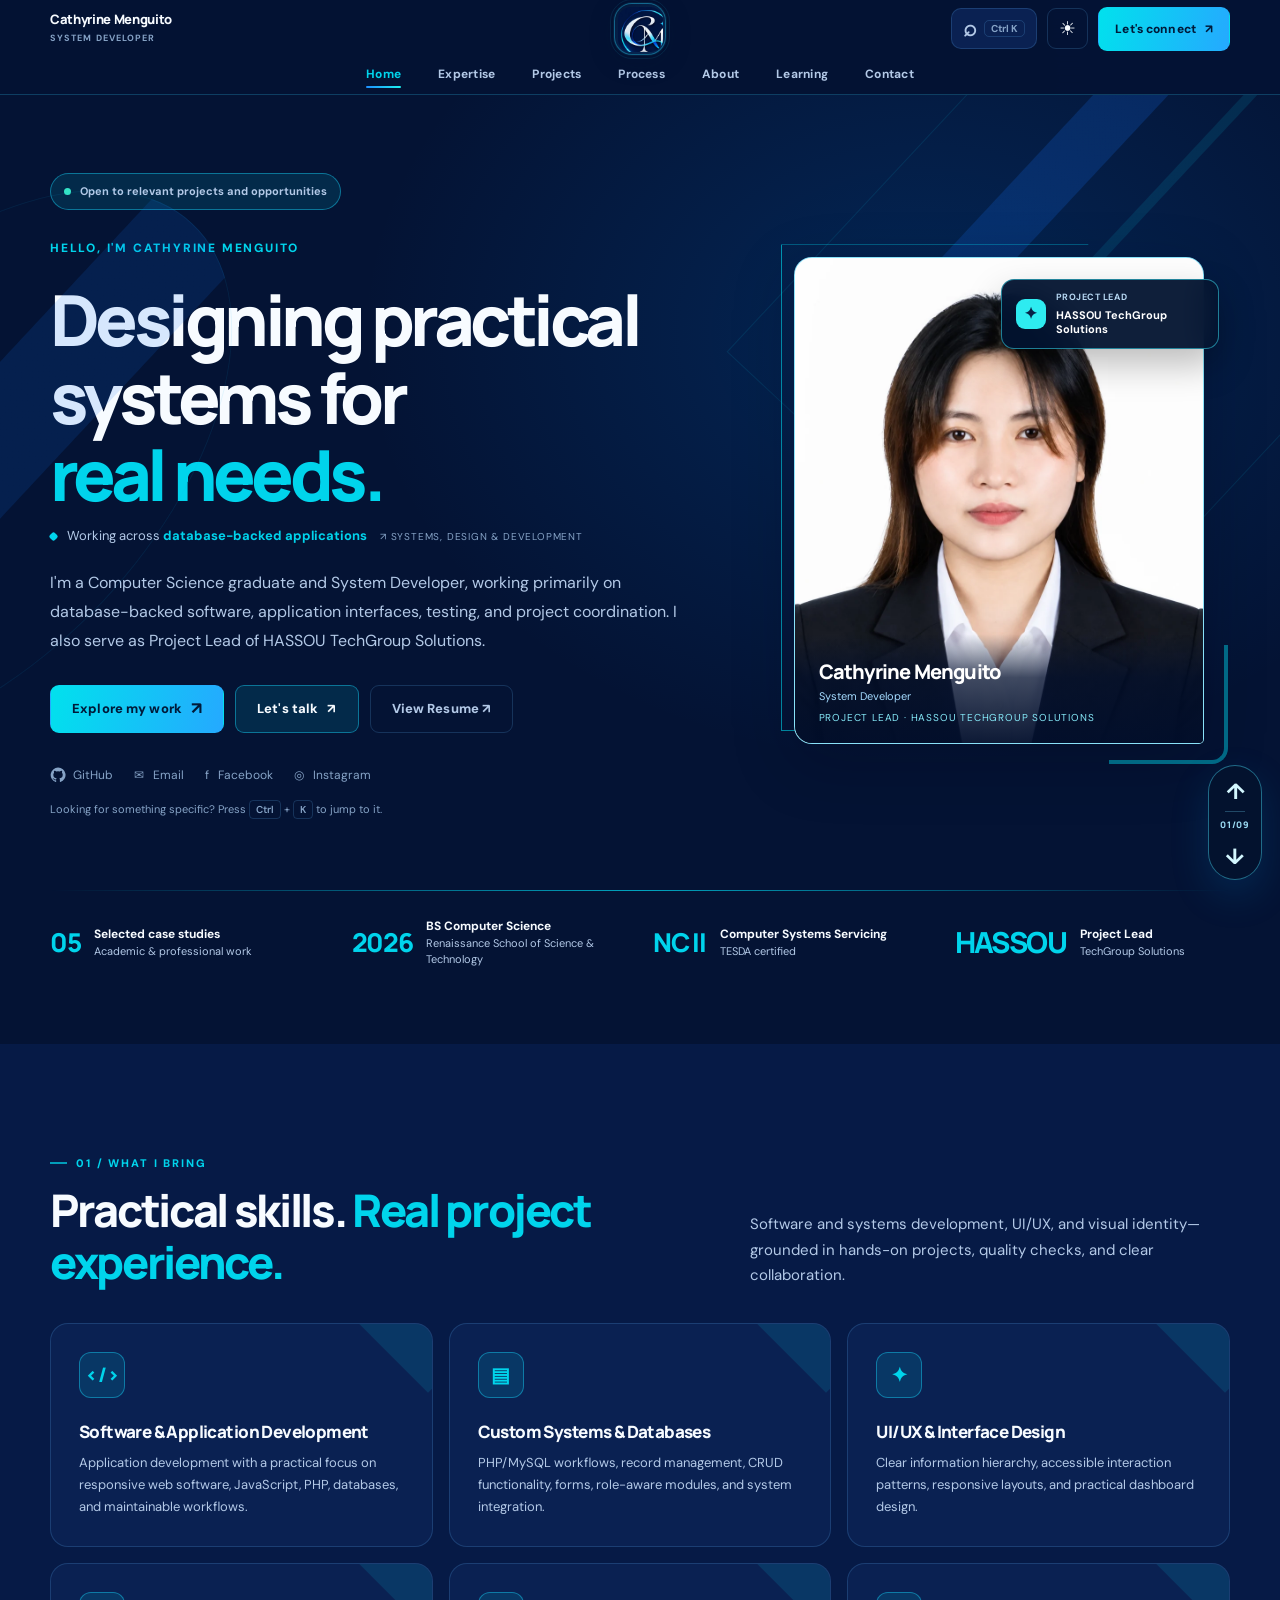
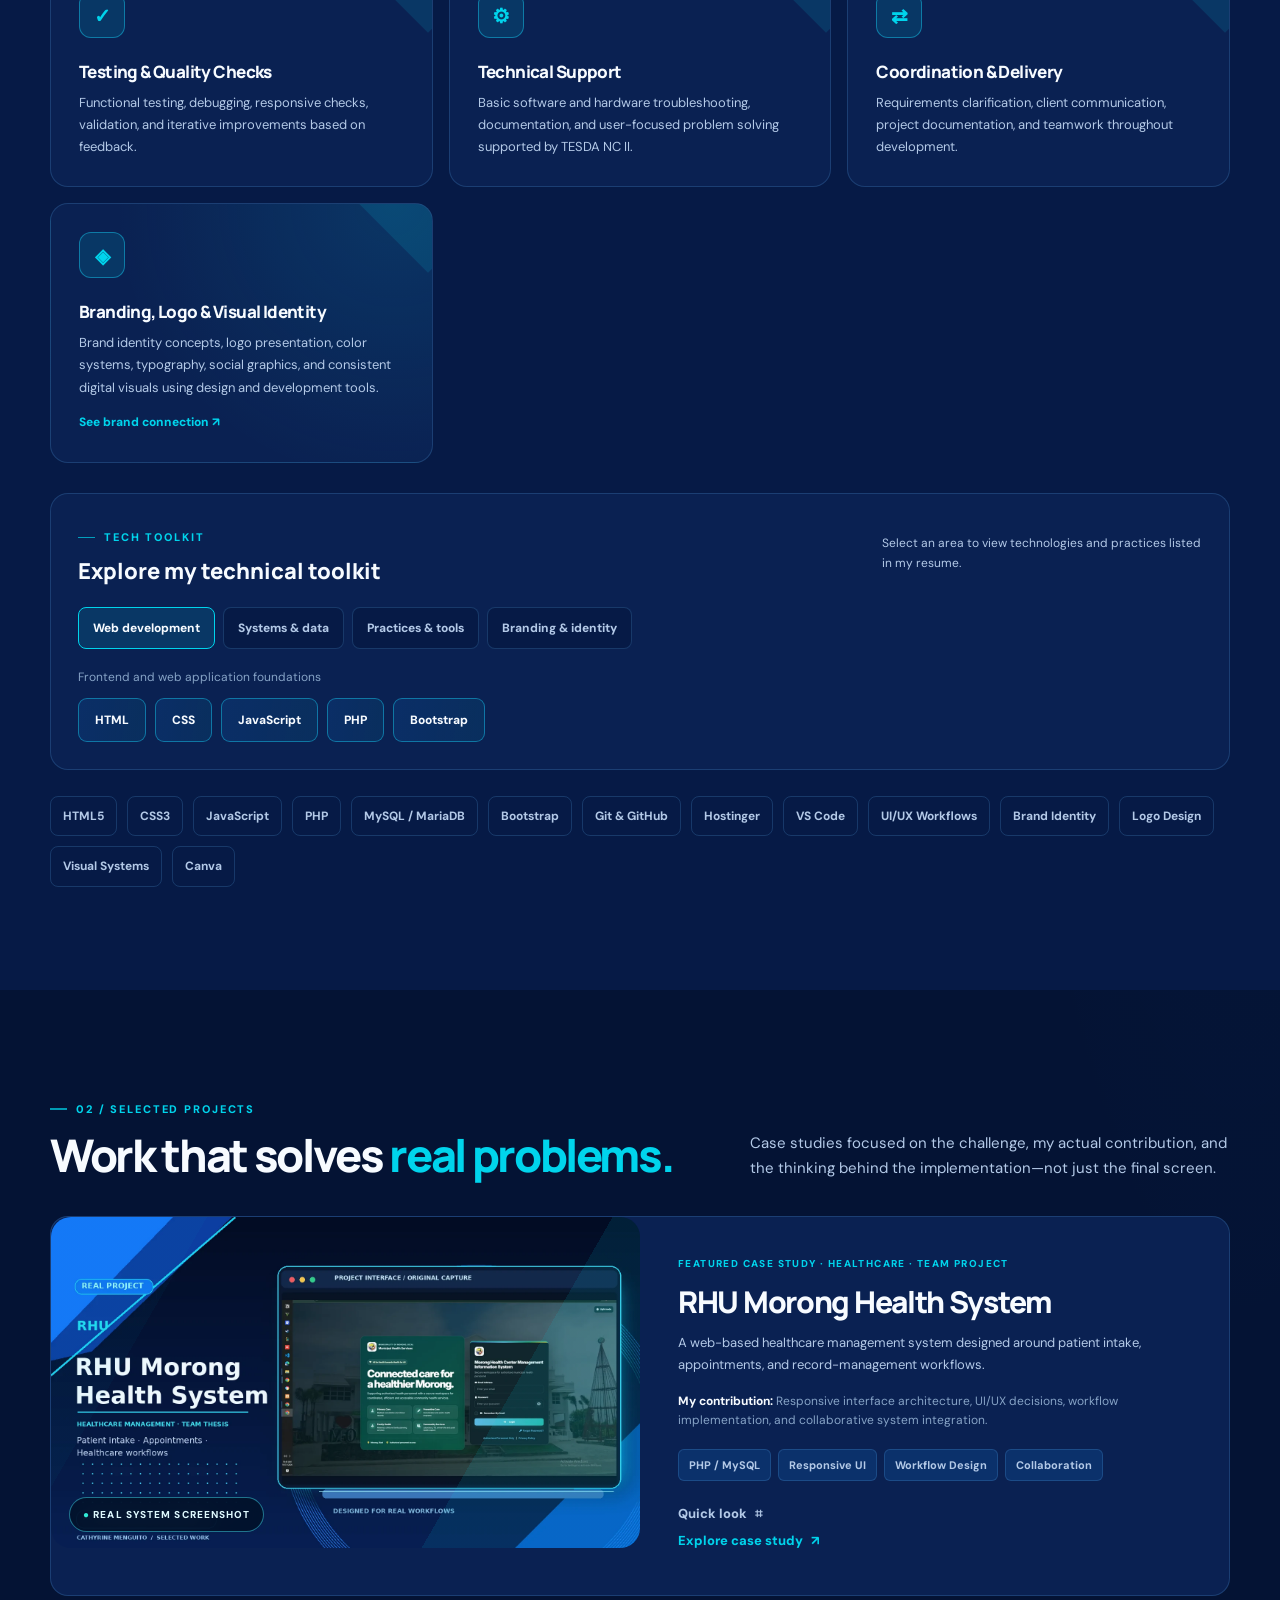
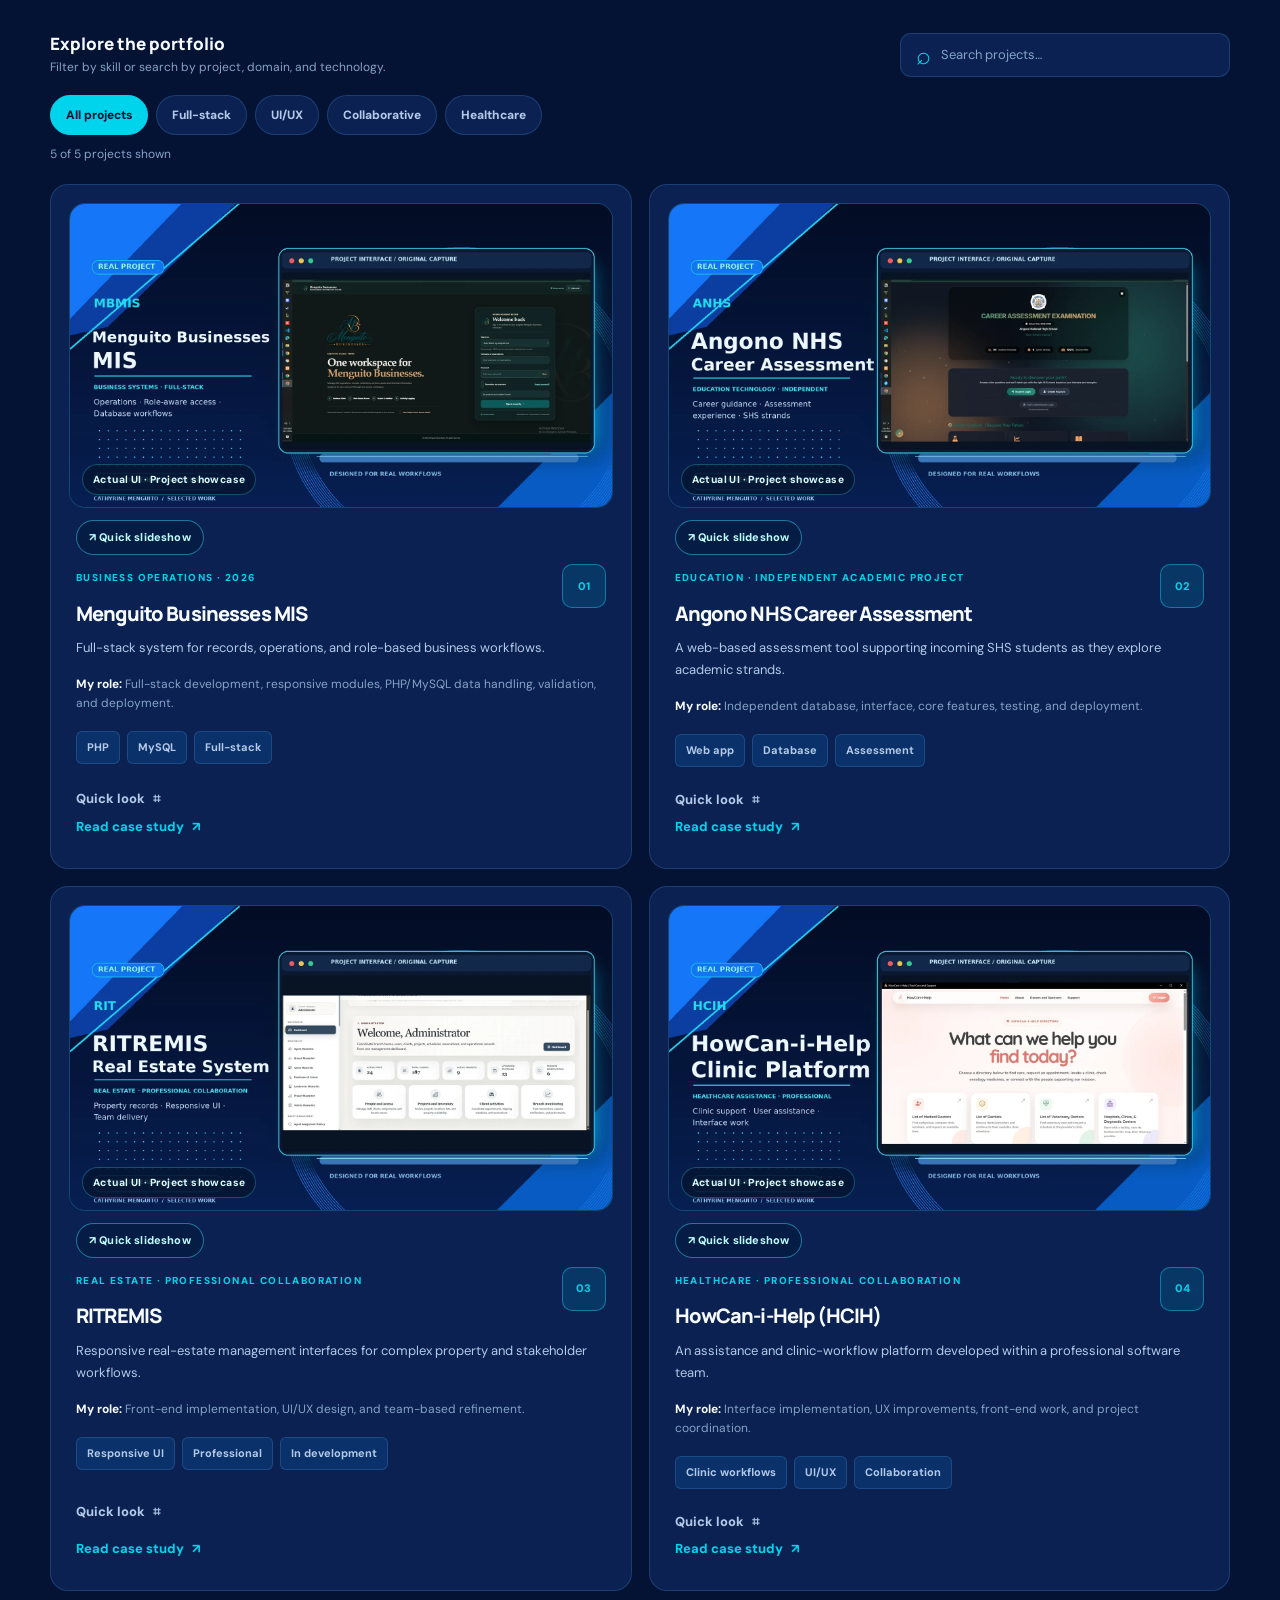
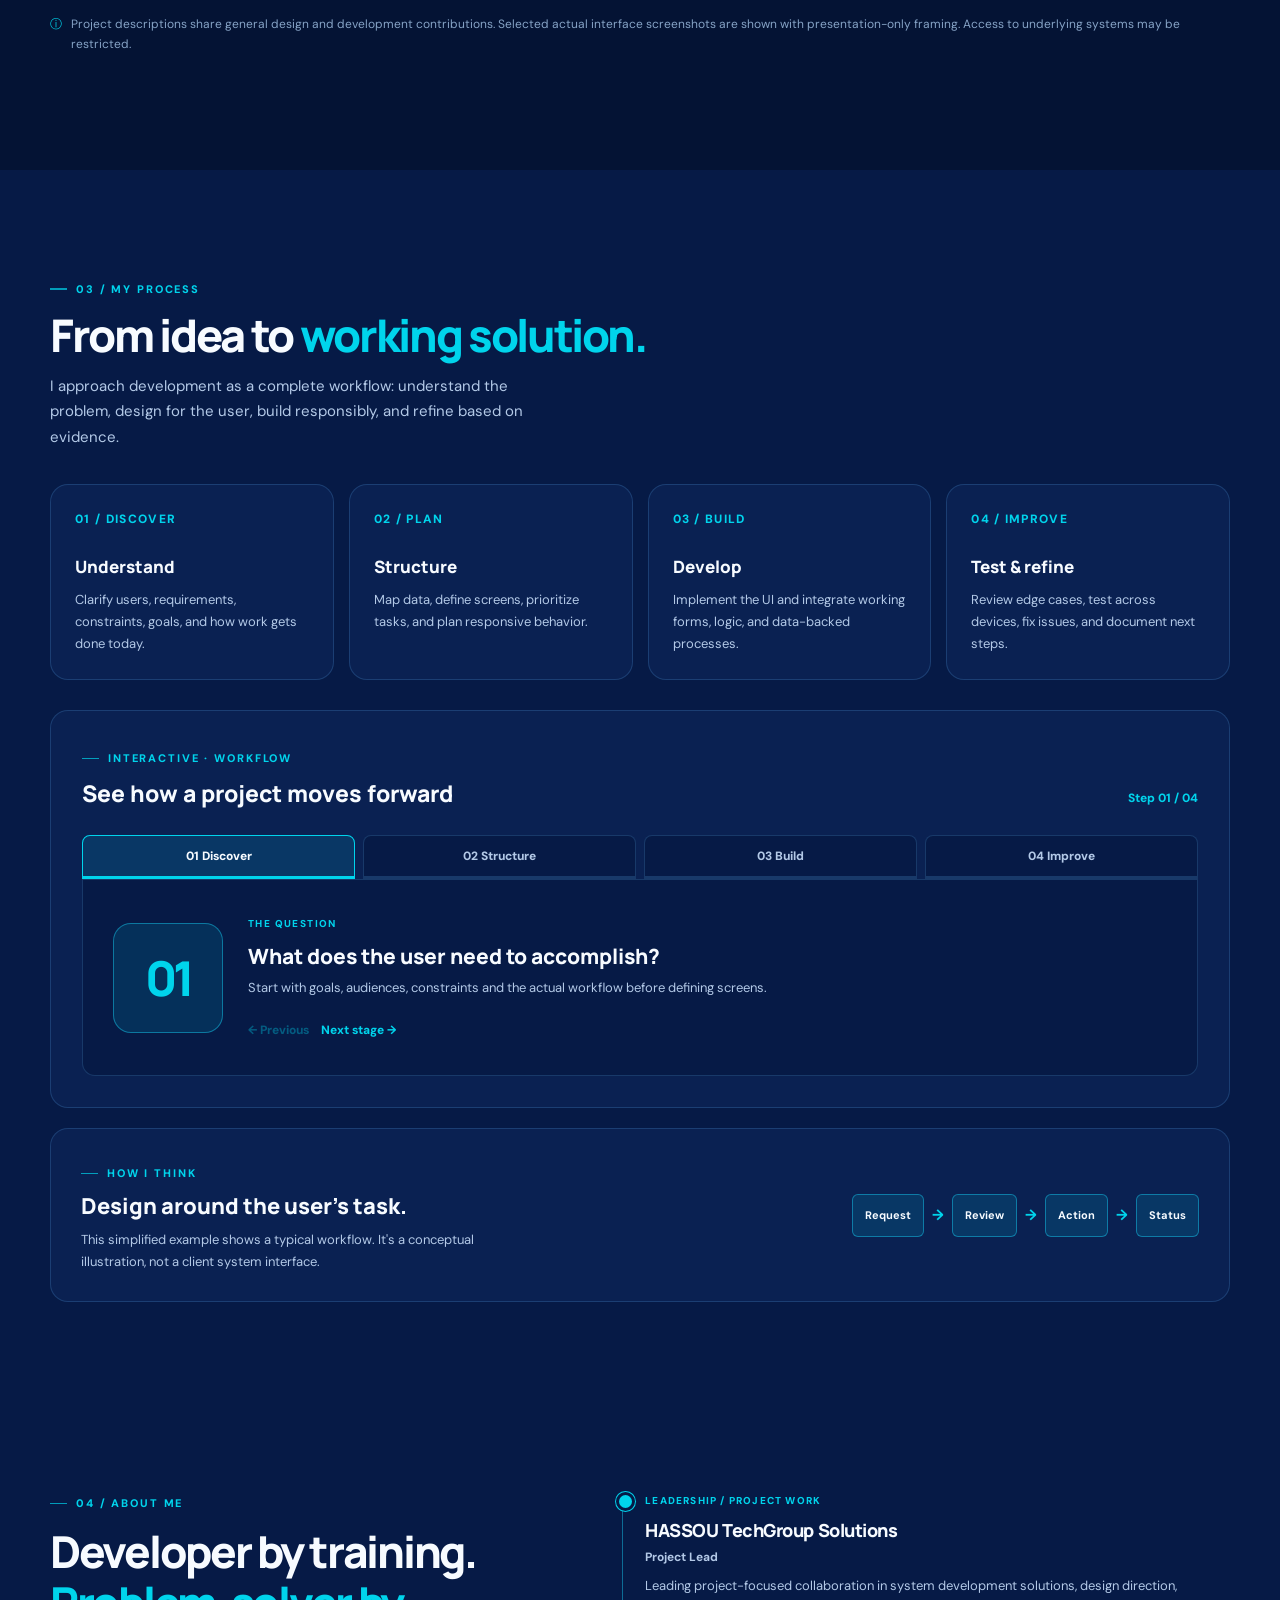
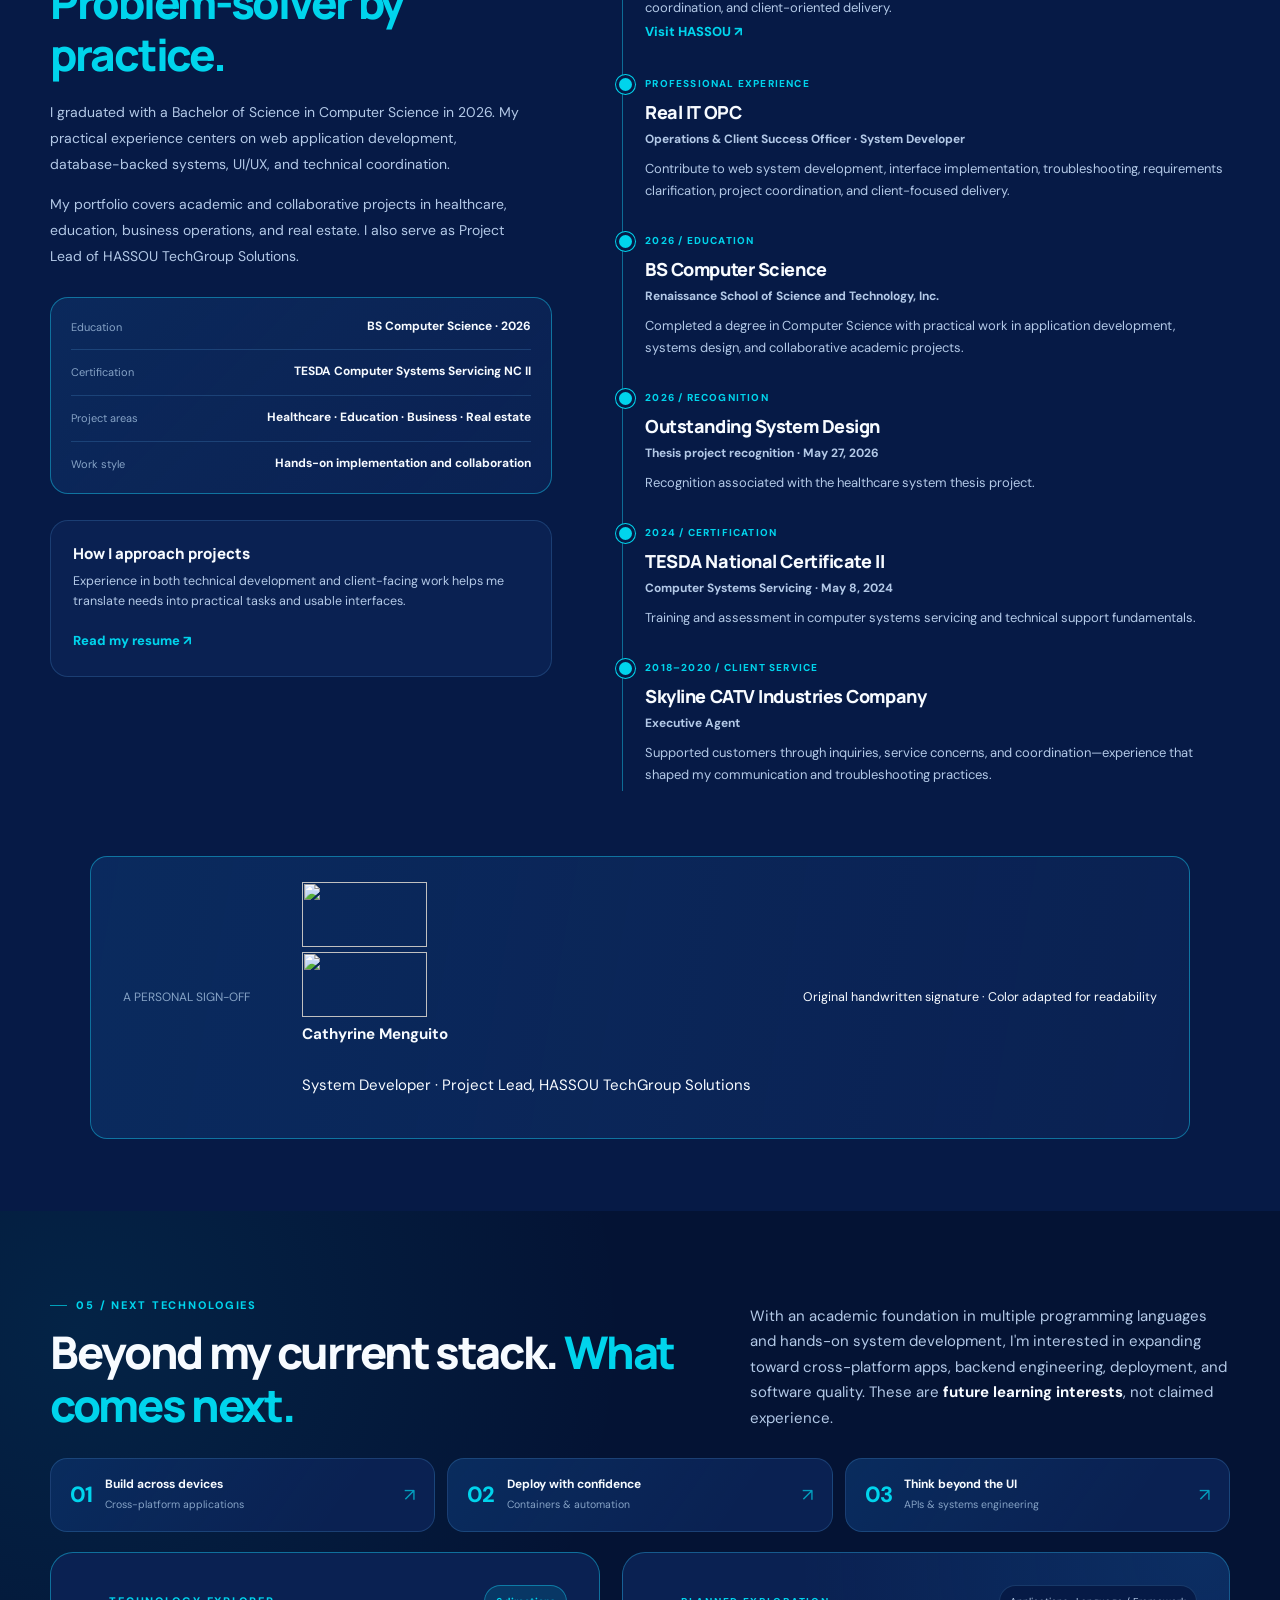
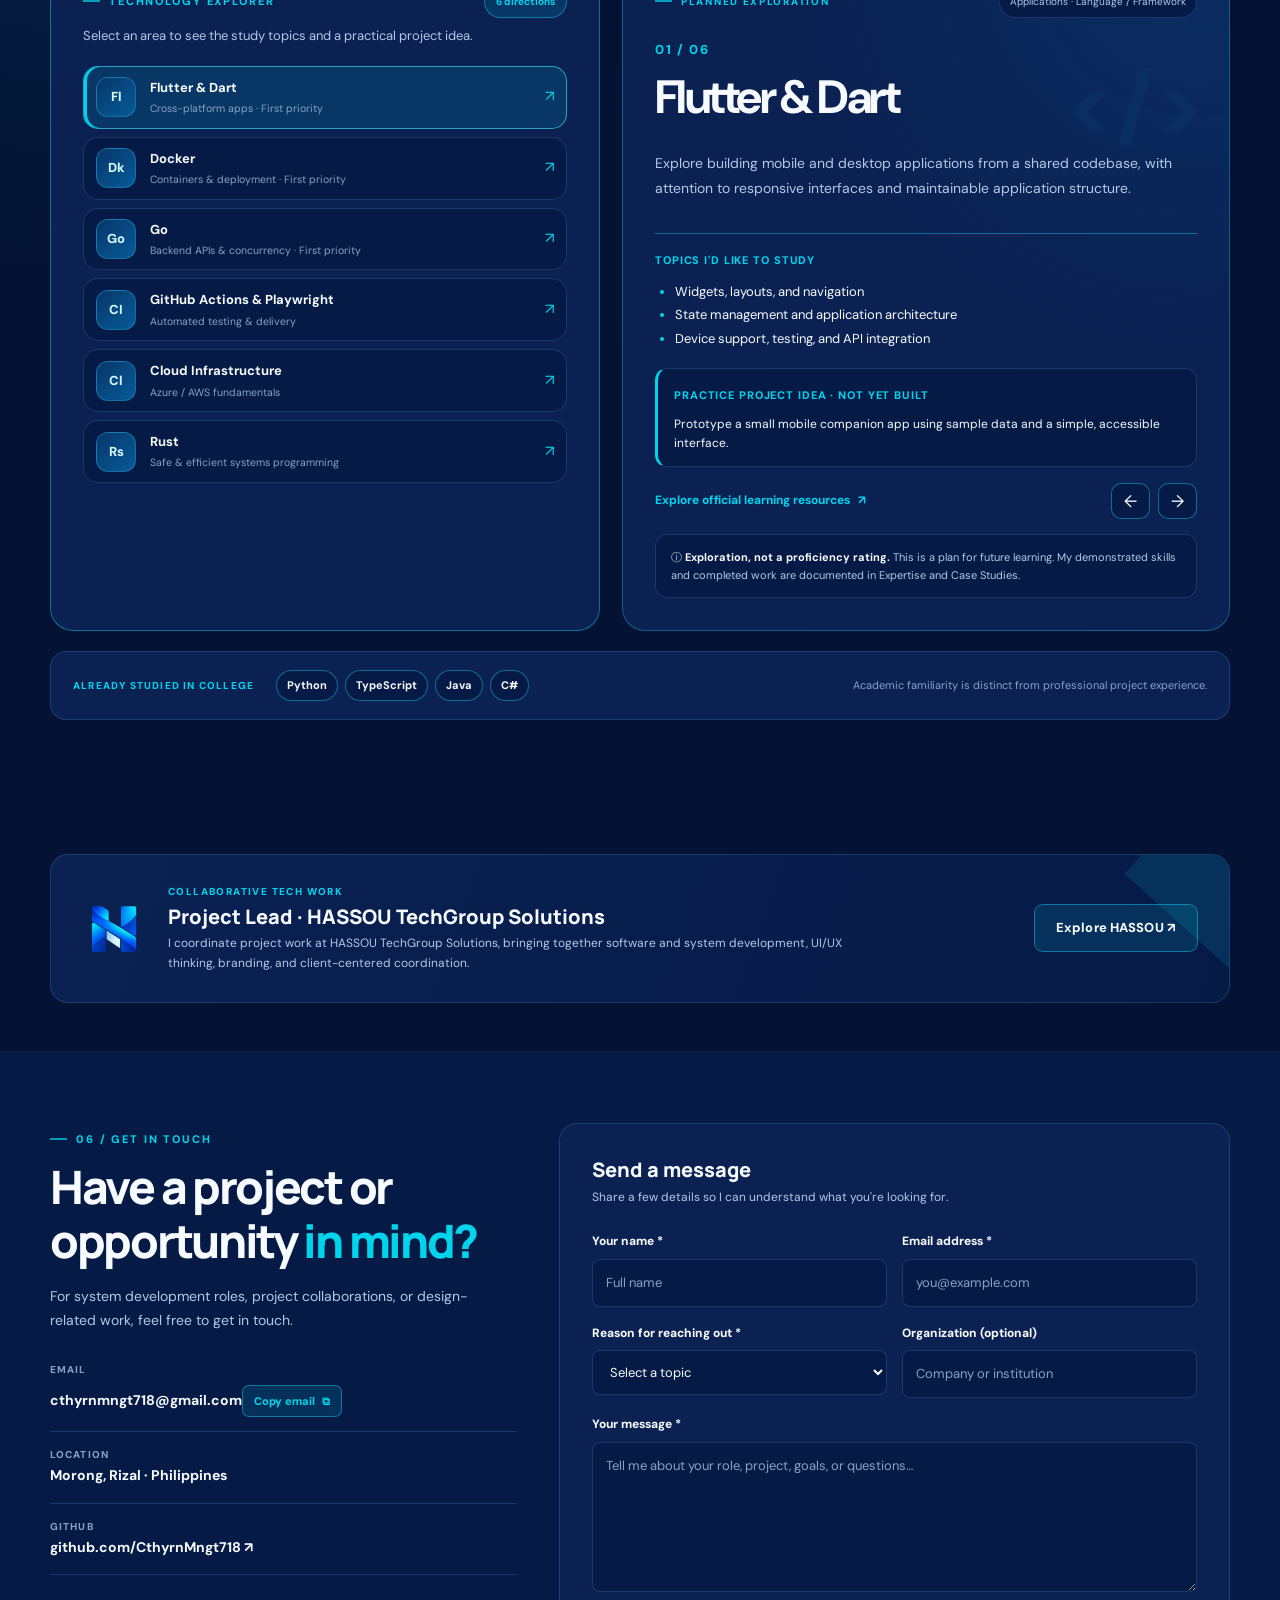
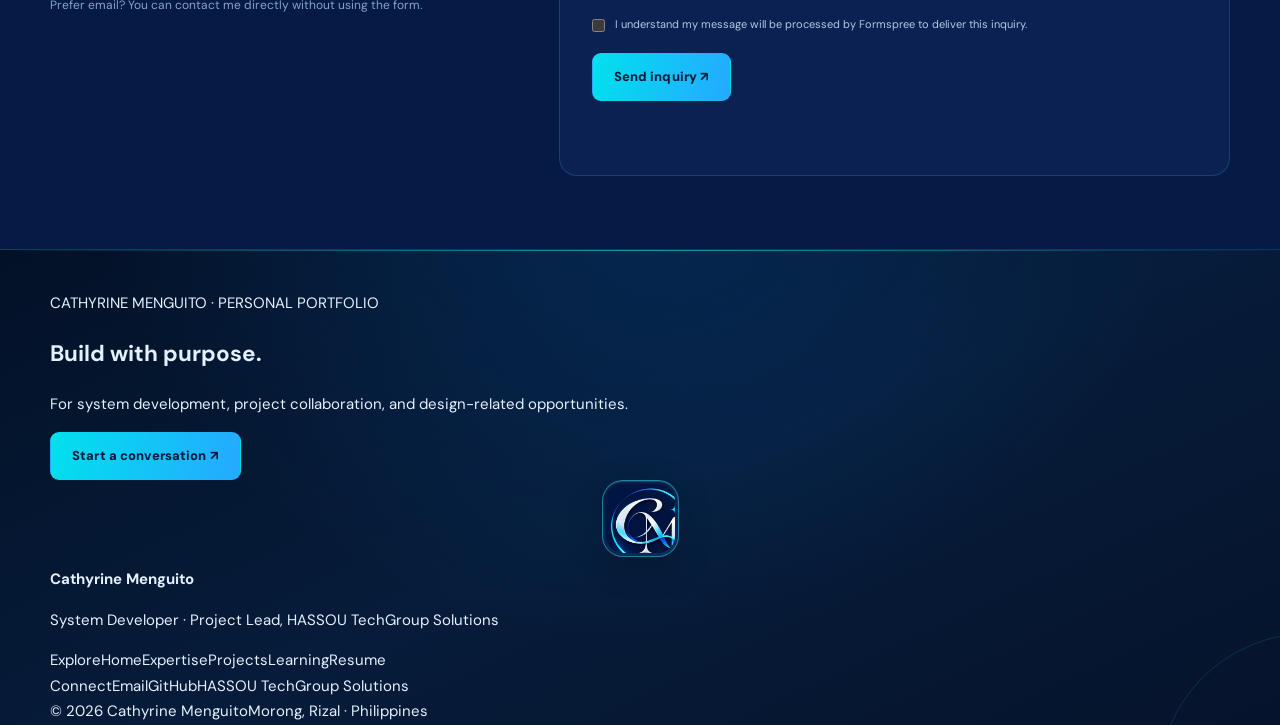
==== commit 51cc78d6: "Add files via upload" ====
--- a/index.html
+++ b/index.html
@@ -1,6 +1,6 @@
 <!DOCTYPE html>
 
-<html data-theme="dark" lang="en"><head><meta charset="utf-8"/><meta content="width=device-width,initial-scale=1" name="viewport"/><meta content="#041334" name="theme-color"/><meta content="Portfolio of Cathyrine Menguito, a Computer Science graduate and System Developer. Explore original screenshots and project work in healthcare, education, business and real estate." name="description"/><meta content="Cathyrine Menguito" name="author"/><meta content="website" property="og:type"/><meta content="Cathyrine Menguito | System Developer" property="og:title"/><meta content="Portfolio of Cathyrine Menguito, a Computer Science graduate and System Developer. Explore original screenshots and project work in healthcare, education, business and real estate." property="og:description"/><meta content="https://cthyrnmngt718.github.io/" property="og:url"/><meta content="https://cthyrnmngt718.github.io/assets/images/social-preview.jpg" property="og:image"/><meta content="summary_large_image" name="twitter:card"/><link href="https://cthyrnmngt718.github.io/" rel="canonical"/><link href="/favicon.ico" rel="icon"/><link href="/assets/css/site.css" rel="stylesheet"/><title>Cathyrine Menguito | System Developer · Portfolio</title><link href="/favicon-96x96.png" rel="icon" type="image/png"/><link href="/apple-touch-icon.png" rel="apple-touch-icon"/><link href="/assets/css/experience.css?v=5" rel="stylesheet"/><link href="/assets/css/refinement.css?v=3" rel="stylesheet"/></head><body><a class="skip-link" href="#main">Skip to content</a><header class="site-header" id="topbar"><div class="wrap header-inner"><a aria-label="Cathyrine Menguito, home" class="brand brand-wordmark" href="/"><span class="brand-copy">Cathyrine Menguito<small>System Developer</small></span></a><a aria-label="Cathyrine Menguito CM monogram, home" class="nav-center-logo" data-brand-center="true" href="/" title="Cathyrine Menguito — home"><img alt="Calligraphic CM monogram" height="52" src="/assets/images/cm-monogram.webp" width="52"/></a><nav aria-label="Main navigation"><ul class="nav-links" id="primaryNav"><li><a href="/#home">Home</a></li><li><a href="/#expertise">Expertise</a></li><li><a href="/#work">Projects</a></li><li><a href="/#approach">Process</a></li><li><a href="/#about">About</a></li><li><a href="/#learning">Learning</a></li><li><a href="/#contact">Contact</a></li></ul></nav><div class="nav-actions"><button aria-controls="commandDialog" aria-haspopup="dialog" aria-label="Open site search and quick navigation" class="command-btn" id="openCommand" type="button"><span aria-hidden="true">⌕</span><small>Ctrl K</small></button><button aria-label="Switch color theme" class="theme-btn" id="themeButton" type="button">☀</button><a class="btn btn-primary header-cta" href="/#contact">Let's connect <span aria-hidden="true">↗</span></a><button aria-controls="primaryNav" aria-expanded="false" aria-label="Toggle navigation" class="menu-btn" id="menuButton" type="button">☰</button></div></div><div aria-hidden="true" class="reading-progress" id="readingProgress"></div></header><main id="main"><section class="hero" id="home"><div class="wrap"><div class="hero-grid"><div><div class="availability"><span aria-hidden="true" class="status-dot"></span> Open to relevant projects and opportunities</div><p class="hero-byline">Hello, I'm Cathyrine Menguito</p><h1><span class="line">Designing practical</span><span class="line">systems for</span><span class="line accent">real needs.</span></h1><p aria-label="Focus areas" class="hero-dynamic"><span aria-hidden="true" class="pulse-square"></span><span>Working across <strong id="dynamicRole">software systems</strong></span><span class="hero-dynamic-tip">↗ Systems, design &amp; development</span></p><p class="hero-desc">I'm a Computer Science graduate and System Developer, working primarily on database-backed software, application interfaces, testing, and project coordination. I also serve as Project Lead of HASSOU TechGroup Solutions.</p><div class="hero-actions"><a class="btn btn-primary" href="#work">Explore my work <span aria-hidden="true" class="icon-arrow">↗</span></a><a class="btn btn-secondary" href="#contact">Let's talk <span aria-hidden="true">↗</span></a><a class="btn btn-subtle" href="/assets/docs/Final-Resume-Cathyrine-Menguito.pdf" rel="noopener" target="_blank">View Resume ↗</a></div><div class="hero-socials"><a href="https://github.com/CthyrnMngt718" rel="noopener noreferrer" target="_blank"><svg aria-hidden="true" fill="currentColor" viewbox="0 0 24 24"><path d="M12 .9A11.1 11.1 0 0 0 8.49 22.5c.55.1.75-.24.75-.53v-2.05c-3.06.67-3.71-1.3-3.71-1.3-.5-1.27-1.22-1.61-1.22-1.61-1-.68.08-.67.08-.67 1.11.08 1.7 1.14 1.7 1.14.98 1.68 2.56 1.2 3.19.91.1-.71.39-1.2.7-1.48-2.44-.28-5.01-1.22-5.01-5.43 0-1.2.43-2.18 1.14-2.95-.11-.28-.49-1.4.11-2.9 0 0 .93-.3 3.05 1.13a10.6 10.6 0 0 1 5.55 0c2.12-1.43 3.04-1.13 3.04-1.13.61 1.5.23 2.62.12 2.9.71.77 1.13 1.75 1.13 2.95 0 4.22-2.57 5.15-5.02 5.43.4.35.75 1.03.75 2.07v3.08c0 .29.2.63.76.52A11.1 11.1 0 0 0 12 .9Z"></path></svg> GitHub</a><a href="mailto:cthyrnmngt718@gmail.com">✉   Email</a><a href="https://www.facebook.com/cathyrine.menguito" rel="noopener noreferrer" target="_blank">f   Facebook</a><a href="https://www.instagram.com/itsme_cthymngt/" rel="noopener noreferrer" target="_blank">◎   Instagram</a></div><p class="hero-shortcut">Looking for something specific? Press <kbd>Ctrl</kbd> + <kbd>K</kbd> to jump to it.</p></div><div class="portrait-wrap" data-reveal="right"><div class="portrait-card"><img alt="Professional portrait of Cathyrine Menguito wearing a dark blazer" fetchpriority="high" height="1100" src="/assets/images/cathyrine-professional.webp" width="1100"/><div class="portrait-caption"><strong>Cathyrine Menguito</strong><span>System Developer</span><small>Project Lead · HASSOU TechGroup Solutions</small></div></div><div class="floating-note"><b>BASED IN</b>Morong, Rizal<br/>Philippines</div><div class="portrait-role-chip" data-reveal="up"><span aria-hidden="true" class="role-chip-icon">✦</span><span>PROJECT LEAD <strong>HASSOU TechGroup Solutions</strong></span></div></div></div><div aria-hidden="true" class="hero-rule"></div><div aria-label="Professional highlights" class="quick-proof"><article><div class="stat">05</div><p><strong>Selected case studies</strong>Academic &amp; professional work</p></article><article><div class="stat">2026</div><p><strong>BS Computer Science</strong>Renaissance School of Science &amp; Technology</p></article><article><div class="stat">NC II</div><p><strong>Computer Systems Servicing</strong>TESDA certified</p></article><article><div class="stat">HASSOU</div><p><strong>Project Lead</strong>TechGroup Solutions</p></article></div></div></section>
+<html data-theme="dark" lang="en"><head><meta charset="utf-8"/><meta content="width=device-width,initial-scale=1" name="viewport"/><meta content="#041334" name="theme-color"/><meta content="Portfolio of Cathyrine Menguito, a Computer Science graduate and System Developer. Explore original screenshots and project work in healthcare, education, business and real estate." name="description"/><meta content="Cathyrine Menguito" name="author"/><meta content="website" property="og:type"/><meta content="Cathyrine Menguito | System Developer" property="og:title"/><meta content="Portfolio of Cathyrine Menguito, a Computer Science graduate and System Developer. Explore original screenshots and project work in healthcare, education, business and real estate." property="og:description"/><meta content="https://cthyrnmngt718.github.io/" property="og:url"/><meta content="https://cthyrnmngt718.github.io/assets/images/social-preview.jpg?v=4" property="og:image"/><meta content="summary_large_image" name="twitter:card"/><link href="https://cthyrnmngt718.github.io/" rel="canonical"/><link href="/favicon.ico" rel="icon"/><link href="/assets/css/site.css" rel="stylesheet"/><title>Cathyrine Menguito | System Developer · Portfolio</title><link href="/favicon-96x96.png" rel="icon" type="image/png"/><link href="/apple-touch-icon.png" rel="apple-touch-icon"/><link href="/assets/css/experience.css?v=5" rel="stylesheet"/><link href="/assets/css/refinement.css?v=3" rel="stylesheet"/><link href="/assets/css/finishing.css?v=1" rel="stylesheet"/><meta content="1200" property="og:image:width"/><meta content="630" property="og:image:height"/><meta content="image/jpeg" property="og:image:type"/><meta content="Cathyrine Menguito — System Developer and Project Lead, HASSOU TechGroup Solutions" property="og:image:alt"/><meta content="https://cthyrnmngt718.github.io/assets/images/social-preview.jpg?v=4" name="twitter:image"/></head><body><a class="skip-link" href="#main">Skip to content</a><header class="site-header" data-portfolio-header="true" id="topbar"><div class="wrap header-inner"><a aria-label="Cathyrine Menguito, home" class="brand brand-wordmark" href="/" title="Cathyrine Menguito — personal portfolio"><span class="brand-copy">Cathyrine Menguito<small>System Developer</small></span></a><a aria-label="Cathyrine Menguito — home" class="nav-center-logo" data-brand-center="true" href="/" title="CM · Cathyrine Menguito"><img alt="Calligraphic CM monogram" height="52" src="/assets/images/cm-monogram.webp" width="52"/></a><nav aria-label="Main navigation" id="sitePrimaryNav"><ul class="nav-links" id="primaryNav"><li><a href="/#home">Home</a></li><li><a href="/#expertise">Expertise</a></li><li><a href="/#work">Projects</a></li><li><a href="/#approach">Process</a></li><li><a href="/#about">About</a></li><li><a href="/#learning">Learning</a></li><li><a href="/#contact">Contact</a></li></ul></nav><div class="nav-actions"><button aria-controls="commandDialog" aria-haspopup="dialog" aria-label="Open site search and quick navigation" class="command-btn" id="openCommand" type="button"><span aria-hidden="true">⌕</span><small>Ctrl K</small></button><button aria-label="Switch color theme" class="theme-btn" id="themeButton" type="button">☀</button><a class="btn btn-primary header-cta" href="/#contact">Let's connect <span aria-hidden="true">↗</span></a><button aria-controls="primaryNav" aria-expanded="false" aria-label="Toggle navigation" class="menu-btn" id="menuButton" type="button">☰</button></div></div><div aria-hidden="true" class="reading-progress" id="readingProgress"></div></header><main id="main"><section class="hero" id="home"><div class="wrap"><div class="hero-grid"><div><div class="availability"><span aria-hidden="true" class="status-dot"></span> Open to relevant projects and opportunities</div><p class="hero-byline">Hello, I'm Cathyrine Menguito</p><h1><span class="line">Designing practical</span><span class="line">systems for</span><span class="line accent">real needs.</span></h1><p aria-label="Focus areas" class="hero-dynamic"><span aria-hidden="true" class="pulse-square"></span><span>Working across <strong id="dynamicRole">software systems</strong></span><span class="hero-dynamic-tip">↗ Systems, design &amp; development</span></p><p class="hero-desc">I'm a Computer Science graduate and System Developer, working primarily on database-backed software, application interfaces, testing, and project coordination. I also serve as Project Lead of HASSOU TechGroup Solutions.</p><div class="hero-actions"><a class="btn btn-primary" href="#work">Explore my work <span aria-hidden="true" class="icon-arrow">↗</span></a><a class="btn btn-secondary" href="#contact">Let's talk <span aria-hidden="true">↗</span></a><a class="btn btn-subtle" href="/assets/docs/Final-Resume-Cathyrine-Menguito.pdf" rel="noopener" target="_blank">View Resume ↗</a></div><div class="hero-socials"><a href="https://github.com/CthyrnMngt718" rel="noopener noreferrer" target="_blank"><svg aria-hidden="true" fill="currentColor" viewbox="0 0 24 24"><path d="M12 .9A11.1 11.1 0 0 0 8.49 22.5c.55.1.75-.24.75-.53v-2.05c-3.06.67-3.71-1.3-3.71-1.3-.5-1.27-1.22-1.61-1.22-1.61-1-.68.08-.67.08-.67 1.11.08 1.7 1.14 1.7 1.14.98 1.68 2.56 1.2 3.19.91.1-.71.39-1.2.7-1.48-2.44-.28-5.01-1.22-5.01-5.43 0-1.2.43-2.18 1.14-2.95-.11-.28-.49-1.4.11-2.9 0 0 .93-.3 3.05 1.13a10.6 10.6 0 0 1 5.55 0c2.12-1.43 3.04-1.13 3.04-1.13.61 1.5.23 2.62.12 2.9.71.77 1.13 1.75 1.13 2.95 0 4.22-2.57 5.15-5.02 5.43.4.35.75 1.03.75 2.07v3.08c0 .29.2.63.76.52A11.1 11.1 0 0 0 12 .9Z"></path></svg> GitHub</a><a href="mailto:cthyrnmngt718@gmail.com">✉   Email</a><a href="https://www.facebook.com/cathyrine.menguito" rel="noopener noreferrer" target="_blank">f   Facebook</a><a href="https://www.instagram.com/itsme_cthymngt/" rel="noopener noreferrer" target="_blank">◎   Instagram</a></div><p class="hero-shortcut">Looking for something specific? Press <kbd>Ctrl</kbd> + <kbd>K</kbd> to jump to it.</p></div><div class="portrait-wrap" data-reveal="right"><div class="portrait-card"><img alt="Professional portrait of Cathyrine Menguito wearing a dark blazer" fetchpriority="high" height="1100" src="/assets/images/cathyrine-professional.webp" width="1100"/><div class="portrait-caption"><strong>Cathyrine Menguito</strong><span>System Developer</span><small>Project Lead · HASSOU TechGroup Solutions</small></div></div><div class="floating-note"><b>BASED IN</b>Morong, Rizal<br/>Philippines</div><div class="portrait-role-chip" data-reveal="up"><span aria-hidden="true" class="role-chip-icon">✦</span><span>PROJECT LEAD <strong>HASSOU TechGroup Solutions</strong></span></div></div></div><div aria-hidden="true" class="hero-rule"></div><div aria-label="Professional highlights" class="quick-proof"><article><div class="stat">05</div><p><strong>Selected case studies</strong>Academic &amp; professional work</p></article><article><div class="stat">2026</div><p><strong>BS Computer Science</strong>Renaissance School of Science &amp; Technology</p></article><article><div class="stat">NC II</div><p><strong>Computer Systems Servicing</strong>TESDA certified</p></article><article><div class="stat">HASSOU</div><p><strong>Project Lead</strong>TechGroup Solutions</p></article></div></div></section>
 <section class="section alt" id="expertise"><div class="wrap"><div class="section-top" data-reveal="up"><div><span class="eyebrow">01 / What I bring</span><h2>Practical skills. <span class="accent">Real project experience.</span></h2></div><p>Software and systems development, UI/UX, and visual identity—grounded in hands-on projects, quality checks, and clear collaboration.</p></div><div class="expertise-grid">
 <article class="expert-card panel interactive-surface" data-reveal="up"><span class="expert-icon">&lt;/&gt;</span><h3>Software &amp; Application Development</h3><p>Application development with a practical focus on responsive web software, JavaScript, PHP, databases, and maintainable workflows.</p></article>
 <article class="expert-card panel interactive-surface" data-reveal="up"><span class="expert-icon">▤</span><h3>Custom Systems &amp; Databases</h3><p>PHP/MySQL workflows, record management, CRUD functionality, forms, role-aware modules, and system integration.</p></article>
@@ -22,62 +22,56 @@
 <div><span>Certification</span><strong>TESDA Computer Systems Servicing NC II</strong></div>
 <div><span>Project areas</span><strong>Healthcare · Education · Business · Real estate</strong></div>
 <div><span>Work style</span><strong>Hands-on implementation and collaboration</strong></div>
-</div><div class="about-card panel" data-reveal="up"><strong>How I approach projects</strong><small>Experience in both technical development and client-facing work helps me translate needs into practical tasks and usable interfaces.</small><a class="text-link" href="/assets/docs/Final-Resume-Cathyrine-Menguito.pdf" rel="noopener" target="_blank">Read my resume ↗</a></div></div><div aria-label="Professional experience and education" class="timeline"><article class="timeline-item timeline-lead" data-reveal="up"><small>LEADERSHIP / PROJECT WORK</small><h3>HASSOU TechGroup Solutions</h3><h4>Project Lead</h4><p>Leading project-focused collaboration in system development solutions, design direction, coordination, and client-oriented delivery.</p><a class="text-link" href="https://hassou-techgroupsolutions.github.io/" rel="noopener noreferrer" target="_blank">Visit HASSOU ↗</a></article><article class="timeline-item" data-reveal="up"><small>PROFESSIONAL EXPERIENCE</small><h3>Real IT OPC</h3><h4>Operations &amp; Client Success Officer · System Developer</h4><p>Contribute to web system development, interface implementation, troubleshooting, requirements clarification, project coordination, and client-focused delivery.</p></article><article class="timeline-item" data-reveal="up"><small>2026 / EDUCATION</small><h3>BS Computer Science</h3><h4>Renaissance School of Science and Technology, Inc.</h4><p>Completed a degree in Computer Science with practical work in application development, systems design, and collaborative academic projects.</p></article><article class="timeline-item" data-reveal="up"><small>2026 / RECOGNITION</small><h3>Outstanding System Design</h3><h4>Thesis project recognition · May 27, 2026</h4><p>Recognition associated with the healthcare system thesis project.</p></article><article class="timeline-item" data-reveal="up"><small>2024 / CERTIFICATION</small><h3>TESDA National Certificate II</h3><h4>Computer Systems Servicing · May 8, 2024</h4><p>Training and assessment in computer systems servicing and technical support fundamentals.</p></article><article class="timeline-item" data-reveal="up"><small>2018–2020 / CLIENT SERVICE</small><h3>Skyline CATV Industries Company</h3><h4>Executive Agent</h4><p>Supported customers through inquiries, service concerns, and coordination—experience that shaped my communication and troubleshooting practices.</p></article></div></div><div class="signature-seal" data-reveal="up"><div class="signature-overprint"><div aria-label="Cathyrine Menguito with handwritten signature" class="signature-sign"><span class="signature-typed">Cathyrine Menguito</span><img alt="Personal handwritten signature of Cathyrine Menguito" height="110" loading="lazy" src="/assets/images/signature.png" width="210"/></div><span class="signature-descriptor">Original handwritten signature</span></div><div class="signature-note"><strong>Cathyrine Menguito</strong><span>System Developer · Project Lead, HASSOU TechGroup Solutions</span></div></div></div></section><section aria-labelledby="learningTitle" class="section learning-section" id="learning">
-  <div class="wrap">
-    <div class="section-top learning-head" data-reveal="up">
-      <div>
-        <span class="eyebrow">05 / NEXT TECHNOLOGIES</span>
-        <h2 id="learningTitle">Beyond my current stack. <span class="accent">What comes next.</span></h2>
-      </div>
-      <p>With an academic foundation in multiple programming languages and hands-on system development, I'm interested in expanding toward cross-platform apps, backend engineering, deployment, and software quality. These are <strong>future learning interests</strong>, not claimed experience.</p>
-    </div>
-    <div class="learning-priorities" data-reveal="up" aria-label="Areas of interest">
-      <div class="learning-priority"><span class="learning-priority-num">01</span><div><strong>Build across devices</strong><small>Cross-platform applications</small></div><span aria-hidden="true">↗</span></div>
-      <div class="learning-priority"><span class="learning-priority-num">02</span><div><strong>Deploy with confidence</strong><small>Containers &amp; automation</small></div><span aria-hidden="true">↗</span></div>
-      <div class="learning-priority"><span class="learning-priority-num">03</span><div><strong>Think beyond the UI</strong><small>APIs &amp; systems engineering</small></div><span aria-hidden="true">↗</span></div>
-    </div>
-    <div class="learning-layout">
-      <div aria-label="Technology exploration topics" class="learning-focus panel" data-reveal="left">
-        <div class="learning-focus-head"><span class="eyebrow">TECHNOLOGY EXPLORER</span><span class="learning-count-badge">6 directions</span></div>
-        <p class="learning-caption">Select an area to see the study topics and a practical project idea.</p>
-        <div aria-label="Technology topics" class="learning-options" role="tablist" aria-orientation="vertical">
-          <button aria-controls="learningDetails" aria-selected="true" class="learning-option is-current" data-learning="flutter" id="learn-flutter" role="tab" tabindex="0" type="button"><span aria-hidden="true" class="learning-initial">Fl</span><span><strong>Flutter &amp; Dart</strong><small>Cross-platform apps · First priority</small></span><span aria-hidden="true">↗</span></button>
-          <button aria-controls="learningDetails" aria-selected="false" class="learning-option" data-learning="docker" id="learn-docker" role="tab" tabindex="-1" type="button"><span aria-hidden="true" class="learning-initial">Dk</span><span><strong>Docker</strong><small>Containers &amp; deployment · First priority</small></span><span aria-hidden="true">↗</span></button>
-          <button aria-controls="learningDetails" aria-selected="false" class="learning-option" data-learning="go" id="learn-go" role="tab" tabindex="-1" type="button"><span aria-hidden="true" class="learning-initial">Go</span><span><strong>Go</strong><small>Backend APIs &amp; concurrency · First priority</small></span><span aria-hidden="true">↗</span></button>
-          <button aria-controls="learningDetails" aria-selected="false" class="learning-option" data-learning="automation" id="learn-automation" role="tab" tabindex="-1" type="button"><span aria-hidden="true" class="learning-initial">CI</span><span><strong>GitHub Actions &amp; Playwright</strong><small>Automated testing &amp; delivery</small></span><span aria-hidden="true">↗</span></button>
-          <button aria-controls="learningDetails" aria-selected="false" class="learning-option" data-learning="cloud" id="learn-cloud" role="tab" tabindex="-1" type="button"><span aria-hidden="true" class="learning-initial">Cl</span><span><strong>Cloud Infrastructure</strong><small>Azure / AWS fundamentals</small></span><span aria-hidden="true">↗</span></button>
-          <button aria-controls="learningDetails" aria-selected="false" class="learning-option" data-learning="rust" id="learn-rust" role="tab" tabindex="-1" type="button"><span aria-hidden="true" class="learning-initial">Rs</span><span><strong>Rust</strong><small>Safe &amp; efficient systems programming</small></span><span aria-hidden="true">↗</span></button>
-        </div>
-      </div>
-      <article aria-labelledby="learn-flutter" class="learning-details panel" data-reveal="right" id="learningDetails" role="tabpanel" tabindex="0">
-        <div class="learning-detail-meta"><span class="eyebrow">PLANNED EXPLORATION</span><span class="learning-topic-type" id="learningCategory">Applications · Language / Framework</span></div>
-        <span aria-label="Topic 1 of 6" class="learning-index" id="learningCount">01 / 06</span>
-        <h3 id="learningLanguage">Flutter &amp; Dart</h3>
-        <p id="learningSummary">Explore building mobile and desktop applications from a shared codebase, with attention to responsive interfaces and maintainable application structure.</p>
-        <div class="learning-divider"></div>
-        <span class="learning-subhead">Topics I'd like to study</span>
-        <ul class="learning-concepts" id="learningConcepts"><li>Widgets, layouts, and navigation</li><li>State management and application architecture</li><li>Device support, testing, and API integration</li></ul>
-        <div class="learning-project-idea"><span class="learning-subhead">Practice project idea · Not yet built</span><p id="learningProjectIdea">Prototype a small mobile companion app using sample data and a simple, accessible interface.</p></div>
-        <div class="learning-detail-actions">
-          <a class="learning-resource-link" href="https://docs.flutter.dev/learn" id="learningResource" rel="noopener noreferrer" target="_blank">Explore official learning resources <span aria-hidden="true">↗</span></a>
-          <div class="learning-nav"><button aria-label="Previous learning topic" id="learningPrev" type="button">←</button><button aria-label="Next learning topic" id="learningNext" type="button">→</button></div>
-        </div>
-        <p class="learning-truth"><span aria-hidden="true">ⓘ</span> <strong>Exploration, not a proficiency rating.</strong> This is a plan for future learning. My demonstrated skills and completed work are documented in Expertise and Case Studies.</p>
-      </article>
-    </div>
-    <div class="learning-foundation" data-reveal="up"><span>ALREADY STUDIED IN COLLEGE</span><div aria-label="Academic programming background"><span>Python</span><span>TypeScript</span><span>Java</span><span>C#</span></div><small>Academic familiarity is distinct from professional project experience.</small></div>
-  </div>
+</div><div class="about-card panel" data-reveal="up"><strong>How I approach projects</strong><small>Experience in both technical development and client-facing work helps me translate needs into practical tasks and usable interfaces.</small><a class="text-link" href="/assets/docs/Final-Resume-Cathyrine-Menguito.pdf" rel="noopener" target="_blank">Read my resume ↗</a></div></div><div aria-label="Professional experience and education" class="timeline"><article class="timeline-item timeline-lead" data-reveal="up"><small>LEADERSHIP / PROJECT WORK</small><h3>HASSOU TechGroup Solutions</h3><h4>Project Lead</h4><p>Leading project-focused collaboration in system development solutions, design direction, coordination, and client-oriented delivery.</p><a class="text-link" href="https://hassou-techgroupsolutions.github.io/" rel="noopener noreferrer" target="_blank">Visit HASSOU ↗</a></article><article class="timeline-item" data-reveal="up"><small>PROFESSIONAL EXPERIENCE</small><h3>Real IT OPC</h3><h4>Operations &amp; Client Success Officer · System Developer</h4><p>Contribute to web system development, interface implementation, troubleshooting, requirements clarification, project coordination, and client-focused delivery.</p></article><article class="timeline-item" data-reveal="up"><small>2026 / EDUCATION</small><h3>BS Computer Science</h3><h4>Renaissance School of Science and Technology, Inc.</h4><p>Completed a degree in Computer Science with practical work in application development, systems design, and collaborative academic projects.</p></article><article class="timeline-item" data-reveal="up"><small>2026 / RECOGNITION</small><h3>Outstanding System Design</h3><h4>Thesis project recognition · May 27, 2026</h4><p>Recognition associated with the healthcare system thesis project.</p></article><article class="timeline-item" data-reveal="up"><small>2024 / CERTIFICATION</small><h3>TESDA National Certificate II</h3><h4>Computer Systems Servicing · May 8, 2024</h4><p>Training and assessment in computer systems servicing and technical support fundamentals.</p></article><article class="timeline-item" data-reveal="up"><small>2018–2020 / CLIENT SERVICE</small><h3>Skyline CATV Industries Company</h3><h4>Executive Agent</h4><p>Supported customers through inquiries, service concerns, and coordination—experience that shaped my communication and troubleshooting practices.</p></article></div></div><div class="signature-seal" data-reveal="up"><span class="signature-eyebrow">A PERSONAL SIGN-OFF</span><div aria-label="Original handwritten signature above the printed name Cathyrine Menguito" class="signature-center"><div aria-hidden="true" class="signature-art"><img alt="" class="signature-image signature-on-dark" height="378" loading="lazy" src="/assets/images/signature-dark.png" width="659"/><img alt="" class="signature-image signature-on-light" height="378" loading="lazy" src="/assets/images/signature-light.png" width="659"/></div><strong class="signature-name">Cathyrine Menguito</strong><span aria-hidden="true" class="signature-underline"></span><p class="signature-role">System Developer · Project Lead, HASSOU TechGroup Solutions</p></div><small class="signature-footnote">Original handwritten signature · Color adapted for readability</small></div></div></section><section aria-labelledby="learningTitle" class="section learning-section" id="learning">
+<div class="wrap">
+<div class="section-top learning-head" data-reveal="up">
+<div>
+<span class="eyebrow">05 / NEXT TECHNOLOGIES</span>
+<h2 id="learningTitle">Beyond my current stack. <span class="accent">What comes next.</span></h2>
+</div>
+<p>With an academic foundation in multiple programming languages and hands-on system development, I'm interested in expanding toward cross-platform apps, backend engineering, deployment, and software quality. These are <strong>future learning interests</strong>, not claimed experience.</p>
+</div>
+<div aria-label="Areas of interest" class="learning-priorities" data-reveal="up">
+<div class="learning-priority"><span class="learning-priority-num">01</span><div><strong>Build across devices</strong><small>Cross-platform applications</small></div><span aria-hidden="true">↗</span></div>
+<div class="learning-priority"><span class="learning-priority-num">02</span><div><strong>Deploy with confidence</strong><small>Containers &amp; automation</small></div><span aria-hidden="true">↗</span></div>
+<div class="learning-priority"><span class="learning-priority-num">03</span><div><strong>Think beyond the UI</strong><small>APIs &amp; systems engineering</small></div><span aria-hidden="true">↗</span></div>
+</div>
+<div class="learning-layout">
+<div aria-label="Technology exploration topics" class="learning-focus panel" data-reveal="left">
+<div class="learning-focus-head"><span class="eyebrow">TECHNOLOGY EXPLORER</span><span class="learning-count-badge">6 directions</span></div>
+<p class="learning-caption">Select an area to see the study topics and a practical project idea.</p>
+<div aria-label="Technology topics" aria-orientation="vertical" class="learning-options" role="tablist">
+<button aria-controls="learningDetails" aria-selected="true" class="learning-option is-current" data-learning="flutter" id="learn-flutter" role="tab" tabindex="0" type="button"><span aria-hidden="true" class="learning-initial">Fl</span><span><strong>Flutter &amp; Dart</strong><small>Cross-platform apps · First priority</small></span><span aria-hidden="true">↗</span></button>
+<button aria-controls="learningDetails" aria-selected="false" class="learning-option" data-learning="docker" id="learn-docker" role="tab" tabindex="-1" type="button"><span aria-hidden="true" class="learning-initial">Dk</span><span><strong>Docker</strong><small>Containers &amp; deployment · First priority</small></span><span aria-hidden="true">↗</span></button>
+<button aria-controls="learningDetails" aria-selected="false" class="learning-option" data-learning="go" id="learn-go" role="tab" tabindex="-1" type="button"><span aria-hidden="true" class="learning-initial">Go</span><span><strong>Go</strong><small>Backend APIs &amp; concurrency · First priority</small></span><span aria-hidden="true">↗</span></button>
+<button aria-controls="learningDetails" aria-selected="false" class="learning-option" data-learning="automation" id="learn-automation" role="tab" tabindex="-1" type="button"><span aria-hidden="true" class="learning-initial">CI</span><span><strong>GitHub Actions &amp; Playwright</strong><small>Automated testing &amp; delivery</small></span><span aria-hidden="true">↗</span></button>
+<button aria-controls="learningDetails" aria-selected="false" class="learning-option" data-learning="cloud" id="learn-cloud" role="tab" tabindex="-1" type="button"><span aria-hidden="true" class="learning-initial">Cl</span><span><strong>Cloud Infrastructure</strong><small>Azure / AWS fundamentals</small></span><span aria-hidden="true">↗</span></button>
+<button aria-controls="learningDetails" aria-selected="false" class="learning-option" data-learning="rust" id="learn-rust" role="tab" tabindex="-1" type="button"><span aria-hidden="true" class="learning-initial">Rs</span><span><strong>Rust</strong><small>Safe &amp; efficient systems programming</small></span><span aria-hidden="true">↗</span></button>
+</div>
+</div>
+<article aria-labelledby="learn-flutter" class="learning-details panel" data-reveal="right" id="learningDetails" role="tabpanel" tabindex="0">
+<div class="learning-detail-meta"><span class="eyebrow">PLANNED EXPLORATION</span><span class="learning-topic-type" id="learningCategory">Applications · Language / Framework</span></div>
+<span aria-label="Topic 1 of 6" class="learning-index" id="learningCount">01 / 06</span>
+<h3 id="learningLanguage">Flutter &amp; Dart</h3>
+<p id="learningSummary">Explore building mobile and desktop applications from a shared codebase, with attention to responsive interfaces and maintainable application structure.</p>
+<div class="learning-divider"></div>
+<span class="learning-subhead">Topics I'd like to study</span>
+<ul class="learning-concepts" id="learningConcepts"><li>Widgets, layouts, and navigation</li><li>State management and application architecture</li><li>Device support, testing, and API integration</li></ul>
+<div class="learning-project-idea"><span class="learning-subhead">Practice project idea · Not yet built</span><p id="learningProjectIdea">Prototype a small mobile companion app using sample data and a simple, accessible interface.</p></div>
+<div class="learning-detail-actions">
+<a class="learning-resource-link" href="https://docs.flutter.dev/learn" id="learningResource" rel="noopener noreferrer" target="_blank">Explore official learning resources <span aria-hidden="true">↗</span></a>
+<div class="learning-nav"><button aria-label="Previous learning topic" id="learningPrev" type="button">←</button><button aria-label="Next learning topic" id="learningNext" type="button">→</button></div>
+</div>
+<p class="learning-truth"><span aria-hidden="true">ⓘ</span> <strong>Exploration, not a proficiency rating.</strong> This is a plan for future learning. My demonstrated skills and completed work are documented in Expertise and Case Studies.</p>
+</article>
+</div>
+<div class="learning-foundation" data-reveal="up"><span>ALREADY STUDIED IN COLLEGE</span><div aria-label="Academic programming background"><span>Python</span><span>TypeScript</span><span>Java</span><span>C#</span></div><small>Academic familiarity is distinct from professional project experience.</small></div>
+</div>
 </section>
 <section class="section" id="collaboration" style="padding-top:65px;padding-bottom:65px"><div class="wrap"><div class="hassou-box panel interactive-surface"><img alt="HASSOU TechGroup Solutions logo" height="64" loading="lazy" src="/assets/images/hassou-mark.webp" width="64"/><div><small>COLLABORATIVE TECH WORK</small><h3>Project Lead · HASSOU TechGroup Solutions</h3><p>I coordinate project work at HASSOU TechGroup Solutions, bringing together software and system development, UI/UX thinking, branding, and client-centered coordination.</p></div><a class="btn btn-secondary" href="https://hassou-techgroupsolutions.github.io/" rel="noopener noreferrer" target="_blank">Explore HASSOU ↗</a></div></div></section>
-<section class="section alt" id="contact"><div class="wrap"><div class="contact-layout" data-reveal="up"><div class="contact-info"><span class="eyebrow">06 / Get in touch</span><h2>Have a project or opportunity <span class="accent">in mind?</span></h2><p>For system development roles, project collaborations, or design-related work, feel free to get in touch.</p><div class="contact-detail"><small>Email</small><a href="mailto:cthyrnmngt718@gmail.com">cthyrnmngt718@gmail.com</a><button aria-label="Copy email address" class="copy-btn" id="copyEmail" type="button">Copy email <span aria-hidden="true">⧉</span></button><span aria-live="polite" class="copy-notice" id="copyNotice" role="status"></span></div><div class="contact-detail"><small>Location</small><strong>Morong, Rizal · Philippines</strong></div><div class="contact-detail"><small>GitHub</small><a href="https://github.com/CthyrnMngt718" rel="noopener noreferrer" target="_blank">github.com/CthyrnMngt718 ↗</a></div><p style="font-size:12px;margin-top:20px;color:var(--muted)">Prefer email? You can contact me directly without using the form.</p></div><form action="https://formspree.io/f/mzepkbgw" class="contact-form panel" id="contactForm" method="POST"><h3>Send a message</h3><p>Share a few details so I can understand what you're looking for.</p><input aria-hidden="true" autocomplete="off" class="visually-hidden" name="_gotcha" tabindex="-1"/><input name="source" type="hidden" value="Cathyrine personal portfolio · 2026 refresh"/><div class="form-row"><div class="form-field"><label for="contactName">Your name *</label><input autocomplete="name" id="contactName" maxlength="100" name="name" placeholder="Full name" required=""/></div><div class="form-field"><label for="contactEmail">Email address *</label><input autocomplete="email" id="contactEmail" maxlength="160" name="email" placeholder="you@example.com" required="" type="email"/></div></div><div class="form-row"><div class="form-field"><label for="contactType">Reason for reaching out *</label><select id="contactType" name="inquiry_type" required=""><option value="">Select a topic</option><option>Job opportunity</option><option>Freelance / development project</option><option>Collaboration</option><option>General inquiry</option></select></div><div class="form-field"><label for="contactOrg">Organization (optional)</label><input id="contactOrg" maxlength="130" name="organization" placeholder="Company or institution"/></div></div><div class="form-field"><label for="contactMessage">Your message *</label><textarea id="contactMessage" maxlength="3500" minlength="20" name="message" placeholder="Tell me about your role, project, goals, or questions…" required=""></textarea></div><label class="form-check"><input required="" type="checkbox"/><span>I understand my message will be processed by Formspree to deliver this inquiry.</span></label><button class="btn btn-primary" type="submit">Send inquiry ↗</button><p aria-live="polite" class="form-message" id="formMessage" role="status"></p></form></div></div></section></main><footer class="footer" id="siteFooter"><div class="wrap footer-shell">
-<div aria-hidden="true" class="footer-orbit"><span></span><span></span><span></span></div>
-<div class="footer-intro" data-reveal="up"><div><span class="eyebrow">CONTACT / COLLABORATION</span><h2>Open to useful <em>software projects.</em></h2><p>For development opportunities, system work or project collaboration, send a message.</p></div><a aria-label="Email Cathyrine Menguito about a project or opportunity" class="btn btn-primary" href="mailto:cthyrnmngt718@gmail.com?subject=Portfolio%20inquiry">Email me ↗</a></div>
-<div class="footer-identity" data-reveal="up"><a aria-label="Cathyrine Menguito — back to homepage" class="footer-centered-logo" data-brand-center="true" href="/"><img alt="CM monogram, Cathyrine Menguito" height="82" loading="lazy" src="/assets/images/cm-monogram.webp" width="82"/></a><strong>Cathyrine Menguito</strong><p>System Developer · Project Lead, HASSOU TechGroup Solutions</p><p class="footer-proof"><span aria-hidden="true">◉</span> Original project screenshots · Unmodified Final Resume PDF</p></div>
-<nav aria-label="Footer navigation" class="footer-links footer-link-row"><a href="/#home">Home</a><a href="/#expertise">Expertise</a><a href="/#work">Case Studies</a><a href="/#learning">Learning</a><a href="/resume.html">Resume</a><a href="https://hassou-techgroupsolutions.github.io/" rel="noopener noreferrer" target="_blank">HASSOU ↗</a><a href="https://github.com/CthyrnMngt718" rel="noopener noreferrer" target="_blank">GitHub ↗</a><a href="mailto:cthyrnmngt718@gmail.com">Email ↗</a></nav>
-<div class="footer-bottom"><span>© <span id="year">2026</span> Cathyrine Menguito. Personal portfolio.</span><span>Morong, Rizal, Philippines · Portfolio of real project work</span></div>
-</div></footer><script defer="" src="/assets/js/site.js?v=6"></script><dialog aria-labelledby="commandTitle" class="command-dialog" id="commandDialog">
+<section class="section alt" id="contact"><div class="wrap"><div class="contact-layout" data-reveal="up"><div class="contact-info"><span class="eyebrow">06 / Get in touch</span><h2>Have a project or opportunity <span class="accent">in mind?</span></h2><p>For system development roles, project collaborations, or design-related work, feel free to get in touch.</p><div class="contact-detail"><small>Email</small><a href="mailto:cthyrnmngt718@gmail.com">cthyrnmngt718@gmail.com</a><button aria-label="Copy email address" class="copy-btn" id="copyEmail" type="button">Copy email <span aria-hidden="true">⧉</span></button><span aria-live="polite" class="copy-notice" id="copyNotice" role="status"></span></div><div class="contact-detail"><small>Location</small><strong>Morong, Rizal · Philippines</strong></div><div class="contact-detail"><small>GitHub</small><a href="https://github.com/CthyrnMngt718" rel="noopener noreferrer" target="_blank">github.com/CthyrnMngt718 ↗</a></div><p style="font-size:12px;margin-top:20px;color:var(--muted)">Prefer email? You can contact me directly without using the form.</p></div><form action="https://formspree.io/f/mzepkbgw" class="contact-form panel" id="contactForm" method="POST"><h3>Send a message</h3><p>Share a few details so I can understand what you're looking for.</p><input aria-hidden="true" autocomplete="off" class="visually-hidden" name="_gotcha" tabindex="-1"/><input name="source" type="hidden" value="Cathyrine personal portfolio · 2026 refresh"/><div class="form-row"><div class="form-field"><label for="contactName">Your name *</label><input autocomplete="name" id="contactName" maxlength="100" name="name" placeholder="Full name" required=""/></div><div class="form-field"><label for="contactEmail">Email address *</label><input autocomplete="email" id="contactEmail" maxlength="160" name="email" placeholder="you@example.com" required="" type="email"/></div></div><div class="form-row"><div class="form-field"><label for="contactType">Reason for reaching out *</label><select id="contactType" name="inquiry_type" required=""><option value="">Select a topic</option><option>Job opportunity</option><option>Freelance / development project</option><option>Collaboration</option><option>General inquiry</option></select></div><div class="form-field"><label for="contactOrg">Organization (optional)</label><input id="contactOrg" maxlength="130" name="organization" placeholder="Company or institution"/></div></div><div class="form-field"><label for="contactMessage">Your message *</label><textarea id="contactMessage" maxlength="3500" minlength="20" name="message" placeholder="Tell me about your role, project, goals, or questions…" required=""></textarea></div><label class="form-check"><input required="" type="checkbox"/><span>I understand my message will be processed by Formspree to deliver this inquiry.</span></label><button class="btn btn-primary" type="submit">Send inquiry ↗</button><p aria-live="polite" class="form-message" id="formMessage" role="status"></p></form></div></div></section></main><footer class="footer" id="siteFooter"><div class="wrap footer-shell"><p class="footer-kicker">CATHYRINE MENGUITO · PERSONAL PORTFOLIO</p><div class="footer-rework-lead" data-reveal="up"><div class="footer-rework-copy"><h2>Build with <span>purpose.</span></h2><p>For system development, project collaboration, and design-related opportunities.</p></div><a class="btn btn-primary footer-rework-cta" href="mailto:cthyrnmngt718@gmail.com?subject=Portfolio%20inquiry">Start a conversation ↗</a></div><div class="footer-brand-stage" data-reveal="up"><div class="footer-logo-halo"><a aria-label="Cathyrine Menguito — homepage" class="footer-centered-logo" href="/"><img alt="CM monogram" height="82" loading="lazy" src="/assets/images/cm-monogram.webp" width="82"/></a></div><strong class="footer-brand-name">Cathyrine Menguito</strong><p class="footer-brand-role">System Developer · Project Lead, HASSOU TechGroup Solutions</p></div><div class="footer-navigation"><nav aria-label="Explore" class="footer-nav-group"><span class="footer-group-label">Explore</span><a href="/#home">Home</a><a href="/#expertise">Expertise</a><a href="/#work">Projects</a><a href="/#learning">Learning</a><a href="/resume.html">Resume</a></nav><nav aria-label="Connect" class="footer-nav-group"><span class="footer-group-label">Connect</span><a href="mailto:cthyrnmngt718@gmail.com">Email</a><a href="https://github.com/CthyrnMngt718" rel="noopener noreferrer" target="_blank">GitHub</a><a href="https://hassou-techgroupsolutions.github.io/" rel="noopener noreferrer" target="_blank">HASSOU TechGroup Solutions</a></nav></div><div class="footer-rework-bottom"><span>© <span id="year">2026</span> Cathyrine Menguito</span><span>Morong, Rizal · Philippines</span></div></div></footer><script defer="" src="/assets/js/site.js?v=6"></script><dialog aria-labelledby="commandTitle" class="command-dialog" id="commandDialog">
 <div class="command-heading"><div><span class="eyebrow">QUICK ACCESS</span><h2 id="commandTitle">Where would you like to go?</h2></div><button aria-label="Close quick navigation" class="dialog-close" data-close-dialog="" type="button">✕</button></div>
 <label class="visually-hidden" for="commandSearch">Search pages and projects</label><input aria-controls="commandResults" autocomplete="off" id="commandSearch" placeholder="Search sections, projects, resume…" type="search"/>
 <div aria-label="Searchable site destinations" class="command-results" id="commandResults" role="listbox"></div>
 <p class="command-hint">↑ ↓ Navigate <span>↵ Open</span> <span>Esc Close</span></p>
-</dialog><nav aria-label="Previous or next portfolio section" class="section-rail"><button aria-label="Previous section" id="sectionPrev" title="Previous section" type="button">↑</button><span aria-hidden="true" class="rail-line"></span><span aria-live="polite" class="rail-current">1</span><button aria-label="Next section" id="sectionNext" title="Next section" type="button">↓</button></nav><script defer="" src="/assets/js/experience.js?v=5"></script><script defer="True" src="/assets/js/refinement.js?v=3"></script></body></html>+</dialog><nav aria-label="Previous or next portfolio section" class="section-rail"><button aria-label="Previous section" id="sectionPrev" title="Previous section" type="button">↑</button><span aria-hidden="true" class="rail-line"></span><span aria-live="polite" class="rail-current">1</span><button aria-label="Next section" id="sectionNext" title="Next section" type="button">↓</button></nav><script defer="" src="/assets/js/experience.js?v=5"></script><script defer="True" src="/assets/js/refinement.js?v=3"></script><script defer="True" src="/assets/js/finishing.js?v=1"></script></body></html>
--- a/assets/css/refinement.css
+++ b/assets/css/refinement.css
@@ -0,0 +1,232 @@
+/* Refinement edition: accurate professional identity, centered monogram,
+   guided learning, balanced editorial layout and reversible scroll motion. */
+:root{--refine-ease:cubic-bezier(.2,.8,.2,1)}
+html{scroll-padding-top:112px}
+/* Exact centering is independent of the widths of the left/right header groups. */
+.site-header{border-bottom-color:rgba(48,188,232,.26);transition:box-shadow .35s,border-color .35s,background .35s}
+.site-header.is-condensed{box-shadow:0 12px 32px rgba(0,6,30,.18);border-bottom-color:rgba(56,215,240,.42)}
+.header-inner{position:relative;display:grid;grid-template-columns:minmax(0,1fr) auto minmax(0,1fr);grid-template-rows:58px 32px;height:94px;gap:0 12px;transition:height .35s var(--refine-ease),grid-template-rows .35s var(--refine-ease)}
+.site-header .header-inner>.brand-wordmark{grid-column:1;grid-row:1;justify-self:start;max-width:230px;position:relative;z-index:4}
+.site-header .header-inner>.nav-actions{grid-column:3;grid-row:1;justify-self:end;z-index:4}
+.site-header .header-inner>nav{grid-column:1/-1;grid-row:2;justify-self:center}
+.site-header .nav-center-logo{position:absolute;top:3px;left:50%;grid-column:auto;grid-row:auto;transform:translateX(-50%);margin:0;width:52px;height:52px;box-shadow:0 6px 26px rgba(3,18,47,.22),0 0 0 1px rgba(58,215,236,.08);z-index:5}
+.site-header .nav-center-logo:hover,.site-header .nav-center-logo:focus-visible{transform:translateX(-50%) translateY(-2px) scale(1.045)}
+.site-header .nav-center-logo img{width:45px;height:45px}
+.site-header .nav-links a{font-size:12px}
+.site-header .brand-wordmark .brand-copy{font-size:13px}
+.site-header .brand-wordmark .brand-copy small{font-size:9px;letter-spacing:.12em}
+.site-header .header-cta{padding:11px 16px}
+.site-header.is-condensed .header-inner{height:78px;grid-template-rows:46px 29px}
+.site-header.is-condensed .nav-center-logo{top:2px;width:43px;height:43px;border-radius:13px}
+.site-header.is-condensed .nav-center-logo img{width:38px;height:38px}
+.site-header.is-condensed .nav-links a{font-size:11px}
+.site-header .reading-progress{height:2px}
+html[data-theme="light"] .site-header{background:rgba(246,250,255,.94)}
+/* Hero clarity and intentional size */
+.hero{padding-top:78px;padding-bottom:76px;min-height:auto}
+.hero-desc{max-width:635px}
+.hero h1{font-size:clamp(45px,5.5vw,74px);line-height:1.1}
+.hero .availability{font-size:11px}
+.hero-dynamic-tip{font-size:10px}
+.hero-grid{gap:clamp(26px,4vw,62px)}
+/* Remove large empty left column beside a long, dense timeline. */
+#about{padding:82px 0 72px!important}
+#about .about-layout{grid-template-columns:minmax(0, .9fr) minmax(0,1.1fr);align-items:start;gap:clamp(32px,5vw,76px)}
+#about .about-intro{max-width:none;position:sticky;top:140px;align-self:start}
+#about .about-intro>p{font-size:14px;line-height:1.85;max-width:480px}
+#about .about-card{margin-top:26px}
+.about-facts{margin:27px 0 24px;padding:7px 20px;border:1px solid var(--line-strong);border-radius:18px;background:linear-gradient(135deg,rgba(25,139,211,.07),transparent),var(--panel)}
+.about-facts>div{display:flex;justify-content:space-between;align-items:flex-start;gap:15px;padding:13px 0;border-bottom:1px solid var(--line)}
+.about-facts>div:last-child{border:0}
+.about-facts span{color:var(--muted);font-size:11px;flex:0 0 96px}
+.about-facts strong{font-size:12px;line-height:1.4;text-align:right;font-weight:700;color:var(--text)}
+#about .timeline-item{padding-bottom:25px}
+#about .timeline-item p{line-height:1.7}
+/* Real signature clearly crosses readable name. */
+.signature-seal{margin-top:45px;margin-bottom:0;padding:25px 32px;gap:22px;background:linear-gradient(100deg,rgba(12,146,232,.08),transparent),var(--panel)}
+.signature-overprint{flex-basis:320px}
+.signature-sign{height:112px;width:330px}
+.signature-typed{top:53px;left:10px;font-size:28px;color:var(--text);opacity:.95;white-space:nowrap}
+.signature-sign img{top:-29px!important;left:59px!important;width:225px!important;height:153px!important;transform:rotate(-3deg)}
+.signature-note{align-self:center;gap:6px!important}
+.signature-note strong{font-size:19px}
+.signature-note span{max-width:325px;color:var(--sub)}
+/* Learning is an interactive roadmap, not an invented credential. */
+.learning-section{background:radial-gradient(circle at 6% 10%,rgba(0,180,231,.10),transparent 34%),var(--bg)!important;padding:78px 0 86px}
+.learning-head{margin-bottom:28px}
+.learning-layout{display:grid;grid-template-columns:minmax(0,.95fr) minmax(0,1.05fr);gap:22px;align-items:stretch}
+.learning-focus,.learning-details{padding:clamp(20px,3vw,32px);border-radius:23px;min-width:0}
+.learning-focus{background:var(--panel);border:1px solid var(--line-strong)}
+.learning-caption{font-size:13px;color:var(--sub);margin:7px 0 19px}
+.learning-options{display:grid;gap:10px}
+.learning-option{display:flex;text-align:left;align-items:center;gap:14px;width:100%;padding:12px 14px;background:var(--bg2);border:1px solid var(--line);border-radius:15px;color:var(--text);cursor:pointer;transition:transform .32s var(--refine-ease),background .25s,border-color .25s,box-shadow .25s}
+.learning-option:hover,.learning-option:focus-visible{border-color:rgba(49,205,245,.65);transform:translateX(5px)}
+.learning-option.is-current{background:var(--cyan-faint);border-color:rgba(54,211,237,.7);box-shadow:inset 3px 0 var(--cyan)}
+.learning-option>span:nth-child(2){flex:1;min-width:0;display:grid;gap:1px}
+.learning-option strong{font-size:14px}
+.learning-option small{color:var(--muted);font-size:11px}
+.learning-option>span:last-child{color:var(--cyan)}
+.learning-initial{flex:none;width:44px;height:44px;display:grid;place-items:center;border-radius:12px;background:linear-gradient(135deg,#083668,#065b99);border:1px solid rgba(40,183,230,.4);color:#d5f9ff;font-weight:800;font-size:15px}
+.learning-details{border:1px solid rgba(43,183,236,.38);position:relative;overflow:hidden;background:radial-gradient(circle at 95% 0,rgba(20,130,209,.13),transparent 45%),var(--panel)}
+.learning-details:after{content:'</>';position:absolute;right:24px;top:65px;opacity:.06;font-size:90px;font-weight:900;pointer-events:none;color:var(--cyan)}
+.learning-details .eyebrow{font-size:10px}
+.learning-index{display:block;color:var(--cyan);font-size:13px;font-weight:800;margin-top:35px;letter-spacing:.13em}
+.learning-details h3{font-size:clamp(34px,4vw,58px);line-height:1.15;letter-spacing:-.055em;margin:11px 0 13px}
+.learning-details>p:not(.learning-truth){font-size:14px;color:var(--sub);line-height:1.75;max-width:540px}
+.learning-divider{height:1px;background:var(--line-strong);margin:27px 0 23px}
+.learning-subhead{font-size:11px;font-weight:800;letter-spacing:.08em;text-transform:uppercase;color:var(--cyan)}
+.learning-concepts{margin:15px 0 28px;padding-left:20px;color:var(--text);font-size:13px;line-height:2.2}
+.learning-concepts li::marker{color:var(--cyan)}
+.learning-truth{margin-top:20px;padding:13px 15px;border:1px solid var(--line);border-radius:12px;color:var(--sub);font-size:11px;line-height:1.65;background:var(--bg2)}
+.learning-truth strong{color:var(--text)}
+.learning-details.is-changing h3,.learning-details.is-changing>p:not(.learning-truth),.learning-details.is-changing ul{animation:learning-switch .35s ease both}
+@keyframes learning-switch{from{opacity:.35;transform:translateY(9px)}to{opacity:1;transform:none}}
+/* Section scroll feedback is intentionally light; never hides content. */
+@keyframes section-heading-up{from{opacity:.62;transform:translateY(19px)}to{opacity:1;transform:translateY(0)}}
+@keyframes section-heading-down{from{opacity:.62;transform:translateY(-14px)}to{opacity:1;transform:translateY(0)}}
+@keyframes section-arrival-line{from{width:0;opacity:0}to{width:min(130px,16vw);opacity:.65}}
+body.motion-enhanced main>.section{position:relative}
+body.motion-enhanced main>.section.section-active .section-top h2,
+body.motion-enhanced main>.section.section-active .about-intro h2,
+body.motion-enhanced main>.section.section-active .contact-info h2{animation:section-heading-up .75s var(--refine-ease) both}
+body.motion-enhanced[data-scroll-direction="up"] main>.section.section-active .section-top h2,
+body.motion-enhanced[data-scroll-direction="up"] main>.section.section-active .about-intro h2,
+body.motion-enhanced[data-scroll-direction="up"] main>.section.section-active .contact-info h2{animation-name:section-heading-down}
+body.motion-enhanced main>.section.section-active .section-top:before{content:'';position:absolute;top:-12px;left:0;height:2px;width:min(130px,16vw);border-radius:8px;background:linear-gradient(90deg,#258bff,#10dee8);animation:section-arrival-line .8s var(--refine-ease) both}
+body.motion-enhanced main>.section .section-top{position:relative}
+body.motion-enhanced .timeline-item.in-view{border-left-color:rgba(45,214,244,.6)}
+body.motion-enhanced .section-rail{transition:transform .35s ease,box-shadow .35s}
+body.motion-enhanced[data-scroll-direction="up"] .section-rail{box-shadow:0 15px 38px rgba(6,118,194,.2)}
+/* Footer: avoid the large blank band in screenshot; keep logo at the center. */
+#contact{padding:72px 0 73px}
+#collaboration{padding-top:48px!important;padding-bottom:48px!important}
+.footer{padding:16px 0 0!important;background:radial-gradient(ellipse at 50% -20%,rgba(11,107,204,.22),transparent 60%),linear-gradient(155deg,#031127,#061c3a 52%,#06132b)!important}
+.footer .footer-orbit{opacity:.15}
+.footer-intro{display:flex;align-items:center;justify-content:space-between;gap:22px;padding:26px 30px!important;margin:19px 0 22px;border:1px solid rgba(63,166,234,.23);border-radius:22px;background:linear-gradient(120deg,rgba(12,56,112,.4),rgba(4,28,60,.35));box-shadow:0 12px 25px rgba(0,8,26,.10)}
+.footer-intro h2{font-size:clamp(23px,3vw,38px);line-height:1.16;margin:9px 0 10px}
+.footer-intro p{font-size:13px;line-height:1.6;max-width:590px}
+.footer-intro .eyebrow{color:#64e9fa}
+.footer-intro .btn{flex:none}
+.footer-identity{gap:5px;padding:10px 0 19px}
+.footer-centered-logo{width:77px;height:77px;border-radius:21px;margin:0 auto 10px}
+.footer-centered-logo img{width:69px;height:69px;border-radius:17px}
+.footer-identity>strong{font-size:21px}
+.footer-identity>p{font-size:12px;max-width:450px}
+.footer-identity .footer-proof{font-size:10px;color:#8bc3da;margin-top:8px}
+.footer-identity .footer-proof span{padding:0 4px 0 0}
+.footer-link-row{padding:20px 0 22px;gap:10px clamp(16px,2.7vw,24px)}
+.footer-bottom{padding:18px 0 19px!important}
+/* Keep vertical rail single, clear, and distinct from footer CTA. */
+.section-rail{right:18px;bottom:20px;box-shadow:0 12px 28px rgba(1,11,36,.31)}
+/* On larger screens make navigation footer and timeline more polished. */
+@media(max-width:980px){
+  #about .about-layout{gap:35px}
+  .site-header .nav-links{gap:20px}
+}
+@media(max-width:880px){
+  html{scroll-padding-top:82px}
+  .header-inner,.site-header.is-condensed .header-inner{height:70px;grid-template-rows:70px;grid-template-columns:minmax(0,1fr) auto minmax(0,1fr)}
+  .site-header .header-inner>nav{grid-column:1/-1;grid-row:1;justify-self:stretch}
+  .site-header .nav-links{top:69px;gap:0}
+  .site-header .nav-center-logo,.site-header.is-condensed .nav-center-logo{top:10px;width:49px;height:49px}
+  .site-header .nav-center-logo img,.site-header.is-condensed .nav-center-logo img{width:43px;height:43px}
+  #about .about-layout{grid-template-columns:1fr;gap:40px}
+  #about .about-intro{position:static;max-width:850px}
+  #about .timeline{max-width:760px}
+  .learning-layout{grid-template-columns:1fr}
+  .learning-options{grid-template-columns:repeat(2,minmax(0,1fr))}
+  .learning-details{min-height:375px}
+}
+@media(max-width:650px){
+  html{scroll-padding-top:78px}
+  .site-header .brand-wordmark .brand-copy{font-size:10.5px}
+  .site-header .brand-wordmark .brand-copy small{font-size:7px;letter-spacing:.05em}
+  .site-header .nav-center-logo,.site-header.is-condensed .nav-center-logo{top:14px;width:42px;height:42px}
+  .site-header .nav-center-logo img,.site-header.is-condensed .nav-center-logo img{width:36px;height:36px}
+  .site-header .nav-actions{gap:4px}
+  .hero{padding-top:53px}
+  .hero h1{font-size:clamp(40px,10.4vw,61px)}
+  #about{padding:62px 0 58px!important}
+  .about-facts{padding:4px 14px}
+  .about-facts>div{gap:8px}
+  .about-facts span{flex-basis:78px}
+  .about-facts strong{font-size:11px}
+  .learning-section{padding:61px 0}
+  .learning-options{grid-template-columns:1fr}
+  .learning-focus,.learning-details{padding:22px}
+  .learning-details{min-height:auto}
+  .learning-option:hover{transform:none}
+  .signature-seal{display:grid;grid-template-columns:1fr;gap:9px;padding:21px 20px}
+  .signature-overprint,.signature-note{min-width:0;flex:auto}
+  .signature-sign{width:min(100%,310px);height:100px}
+  .signature-typed{font-size:24px;top:51px}
+  .signature-sign img{width:190px!important;height:130px!important;left:46px!important;top:-25px!important}
+  .footer-intro{display:block;padding:25px 23px!important;margin:16px 0}
+  .footer-intro .btn{margin-top:19px}
+  .footer-identity{padding:19px 0 18px}
+  .footer-intro h2{font-size:clamp(25px,7vw,32px)}
+  #contact{padding:62px 0 61px}
+  .footer-link-row{gap:12px 20px}
+}
+@media(max-width:410px){
+  .site-header .nav-center-logo,.site-header.is-condensed .nav-center-logo{width:39px;height:39px;top:15px}
+  .site-header .nav-center-logo img,.site-header.is-condensed .nav-center-logo img{width:34px;height:34px}
+  .site-header .brand-wordmark .brand-copy{font-size:9.8px}
+  .footer-identity>p{max-width:275px}
+}
+@media(prefers-reduced-motion:reduce){
+  .site-header,.header-inner,.nav-center-logo,.learning-option,.learning-details *{animation:none!important;transition:none!important}
+  body.motion-enhanced main>.section.section-active .section-top h2,
+  body.motion-enhanced main>.section.section-active .about-intro h2,
+  body.motion-enhanced main>.section.section-active .contact-info h2,
+  body.motion-enhanced main>.section.section-active .section-top:before{animation:none!important}
+}
+
+/* Make sure the single floating rail does not overlap the rightmost social link on phones. */
+@media(max-width:650px){.hero-socials{padding-right:38px;row-gap:12px}.section-rail{right:8px;bottom:12px}.section-rail button{width:30px;height:27px;font-size:19px}}
+
+
+/* Beyond My Current Stack — six guided exploration topics, with no invented proficiencies. */
+.learning-head{align-items:end;gap:28px}
+.learning-head p{max-width:480px}
+.learning-head p strong{font-weight:750;color:var(--text)}
+.learning-priorities{display:grid;grid-template-columns:repeat(3,minmax(0,1fr));gap:12px;margin:-1px 0 20px}
+.learning-priority{display:flex;align-items:center;gap:13px;padding:17px 19px;border:1px solid var(--line);border-radius:17px;background:linear-gradient(125deg,rgba(0,173,239,.075),transparent 75%),var(--panel);transition:border-color .25s ease,transform .3s var(--refine-ease)}
+.learning-priority:hover{transform:translateY(-3px);border-color:var(--line-strong)}
+.learning-priority-num{font-size:22px;letter-spacing:-.05em;font-weight:800;color:var(--cyan)}
+.learning-priority>div{flex:1;display:grid;gap:3px;min-width:0}
+.learning-priority strong{font-size:12px;line-height:1.35}
+.learning-priority small{font-size:10.5px;color:var(--muted)}
+.learning-priority>span:last-child{font-size:18px;color:var(--cyan);opacity:.7}
+.learning-focus-head{display:flex;justify-content:space-between;align-items:center;gap:12px}
+.learning-count-badge{font-size:10px;white-space:nowrap;border-radius:50px;padding:7px 11px;background:var(--cyan-faint);border:1px solid var(--line-strong);color:var(--cyan);font-weight:800}
+.learning-options{gap:8px}
+.learning-option{padding:10px 12px;min-height:60px}
+.learning-option .learning-initial{width:40px;height:40px;font-size:13px}
+.learning-option strong{font-size:13px}
+.learning-option small{font-size:10.5px}
+.learning-details{display:flex;flex-direction:column}
+.learning-detail-meta{display:flex;justify-content:space-between;align-items:center;gap:12px;flex-wrap:wrap}
+.learning-topic-type{font-size:10px;color:var(--sub);padding:7px 10px;border-radius:99px;border:1px solid var(--line);background:var(--bg2)}
+.learning-details:after{opacity:.035;font-size:86px;top:80px}
+.learning-index{margin-top:21px}
+.learning-details h3{font-size:clamp(32px,3.65vw,52px);margin:10px 0 13px}
+.learning-divider{margin:19px 0 17px}
+.learning-concepts{margin:10px 0 15px;line-height:1.8}
+.learning-project-idea{padding:13px 16px;margin:3px 0 16px;border:1px solid var(--line);border-left:3px solid var(--cyan);background:var(--bg2);border-radius:12px}
+.learning-project-idea p{margin:7px 0 0;color:var(--text);font-size:12px;line-height:1.6}
+.learning-detail-actions{display:flex;justify-content:space-between;align-items:center;gap:12px;flex-wrap:wrap;margin-top:auto}
+.learning-resource-link{display:inline-flex;align-items:center;gap:8px;color:var(--cyan);font-weight:750;font-size:12px;text-decoration:none;border-bottom:1px solid transparent;padding-block:7px;transition:color .25s,border-color .25s}
+.learning-resource-link:hover,.learning-resource-link:focus-visible{border-color:currentColor}
+.learning-nav{display:flex;gap:8px}
+.learning-nav button{display:grid;place-items:center;cursor:pointer;width:39px;height:36px;border:1px solid var(--line-strong);border-radius:10px;background:var(--bg2);color:var(--text);font-size:17px;transition:background .25s,transform .25s}
+.learning-nav button:hover,.learning-nav button:focus-visible{background:var(--cyan-faint);transform:translateY(-2px)}
+.learning-truth{margin:15px 0 0}
+.learning-foundation{display:flex;gap:14px 22px;align-items:center;flex-wrap:wrap;margin-top:20px;padding:18px 22px;border:1px solid var(--line);border-radius:16px;background:var(--panel)}
+.learning-foundation>span{font-size:10px;font-weight:800;letter-spacing:.12em;color:var(--cyan)}
+.learning-foundation>div{display:flex;gap:7px;flex-wrap:wrap}
+.learning-foundation>div span{padding:5px 10px;border:1px solid var(--line-strong);border-radius:99px;color:var(--text);font-size:11px;font-weight:700;background:var(--bg2)}
+.learning-foundation>small{font-size:11px;color:var(--muted);margin-left:auto}
+@media(max-width:880px){.learning-priorities{grid-template-columns:repeat(3,minmax(0,1fr))}.learning-foundation>small{margin-left:0}}
+@media(max-width:650px){.learning-priorities{grid-template-columns:1fr;gap:9px}.learning-priority{padding:12px 15px}.learning-options{grid-template-columns:1fr}.learning-head{gap:14px}.learning-detail-meta{align-items:flex-start}.learning-foundation{padding:15px}.learning-details h3{font-size:34px}}
+@media(prefers-reduced-motion:reduce){.learning-priority,.learning-nav button,.learning-resource-link{transition:none!important}.learning-priority:hover,.learning-nav button:hover{transform:none!important}}
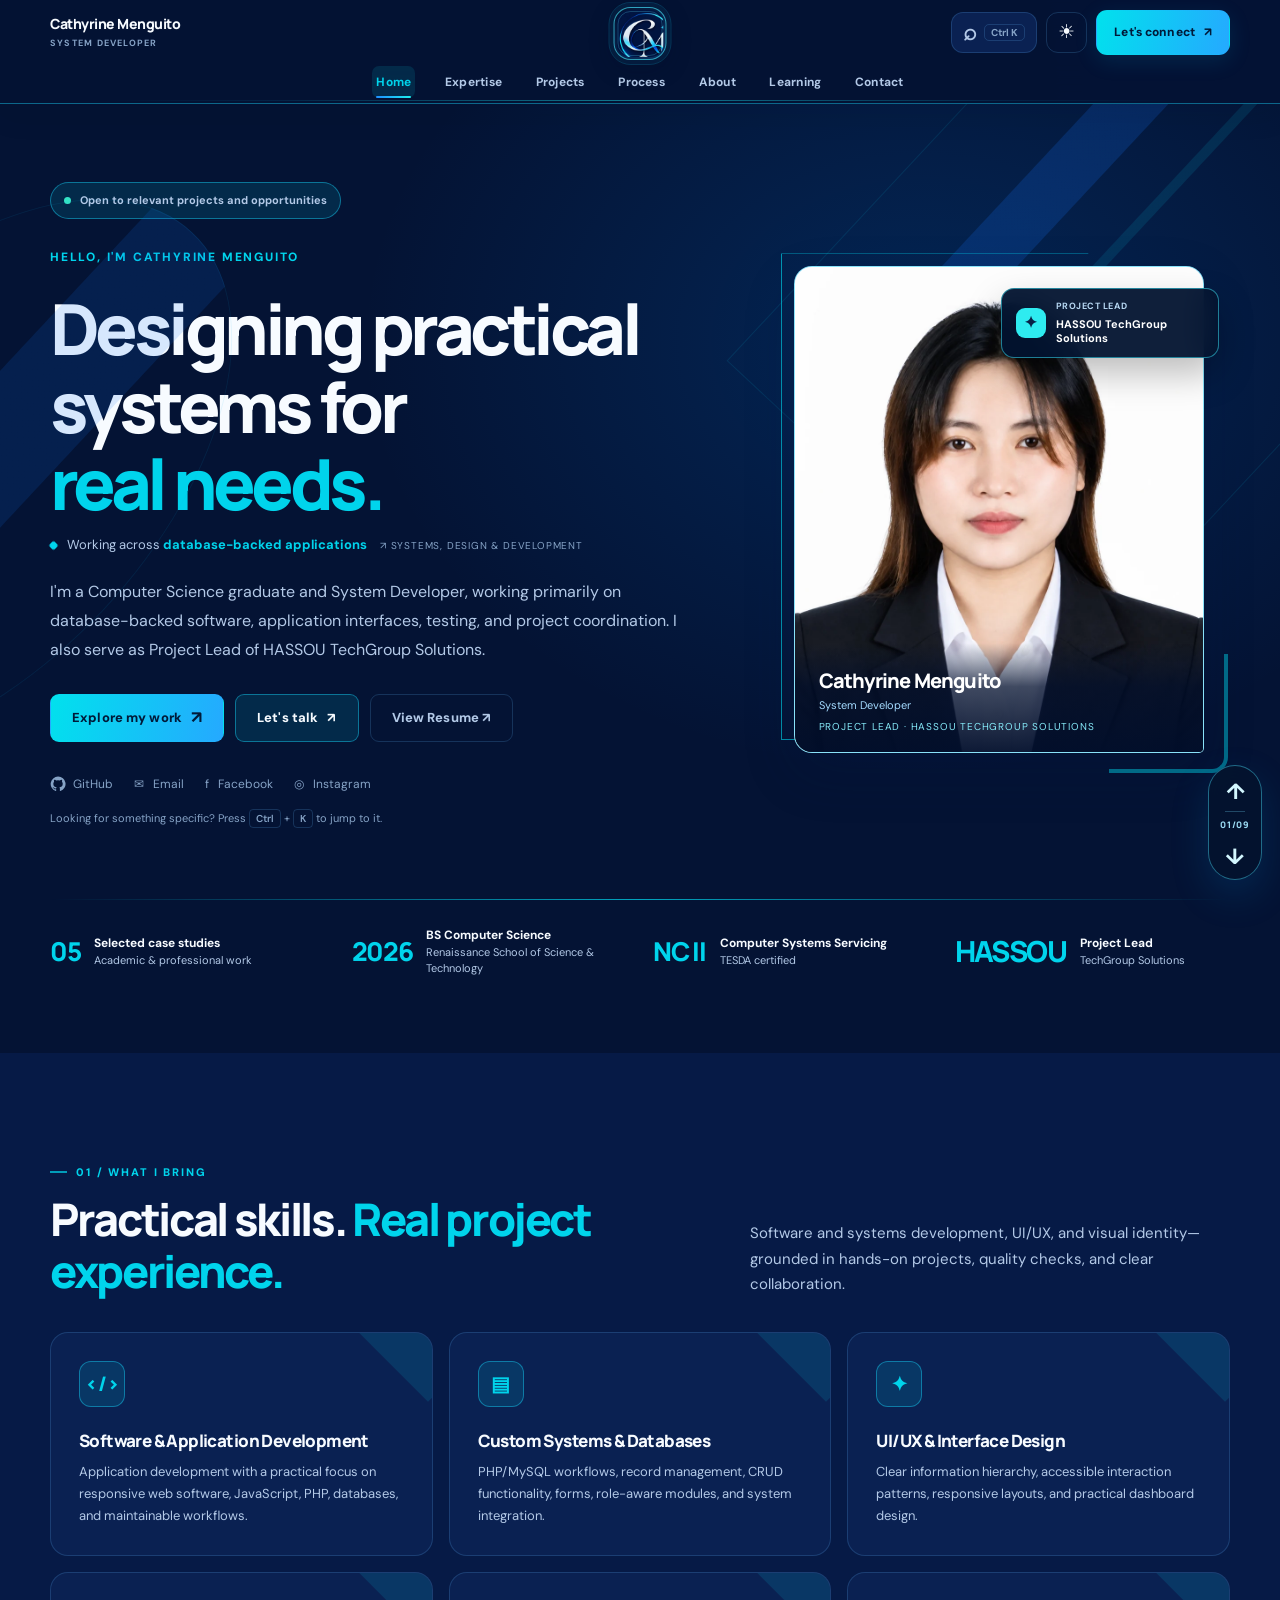
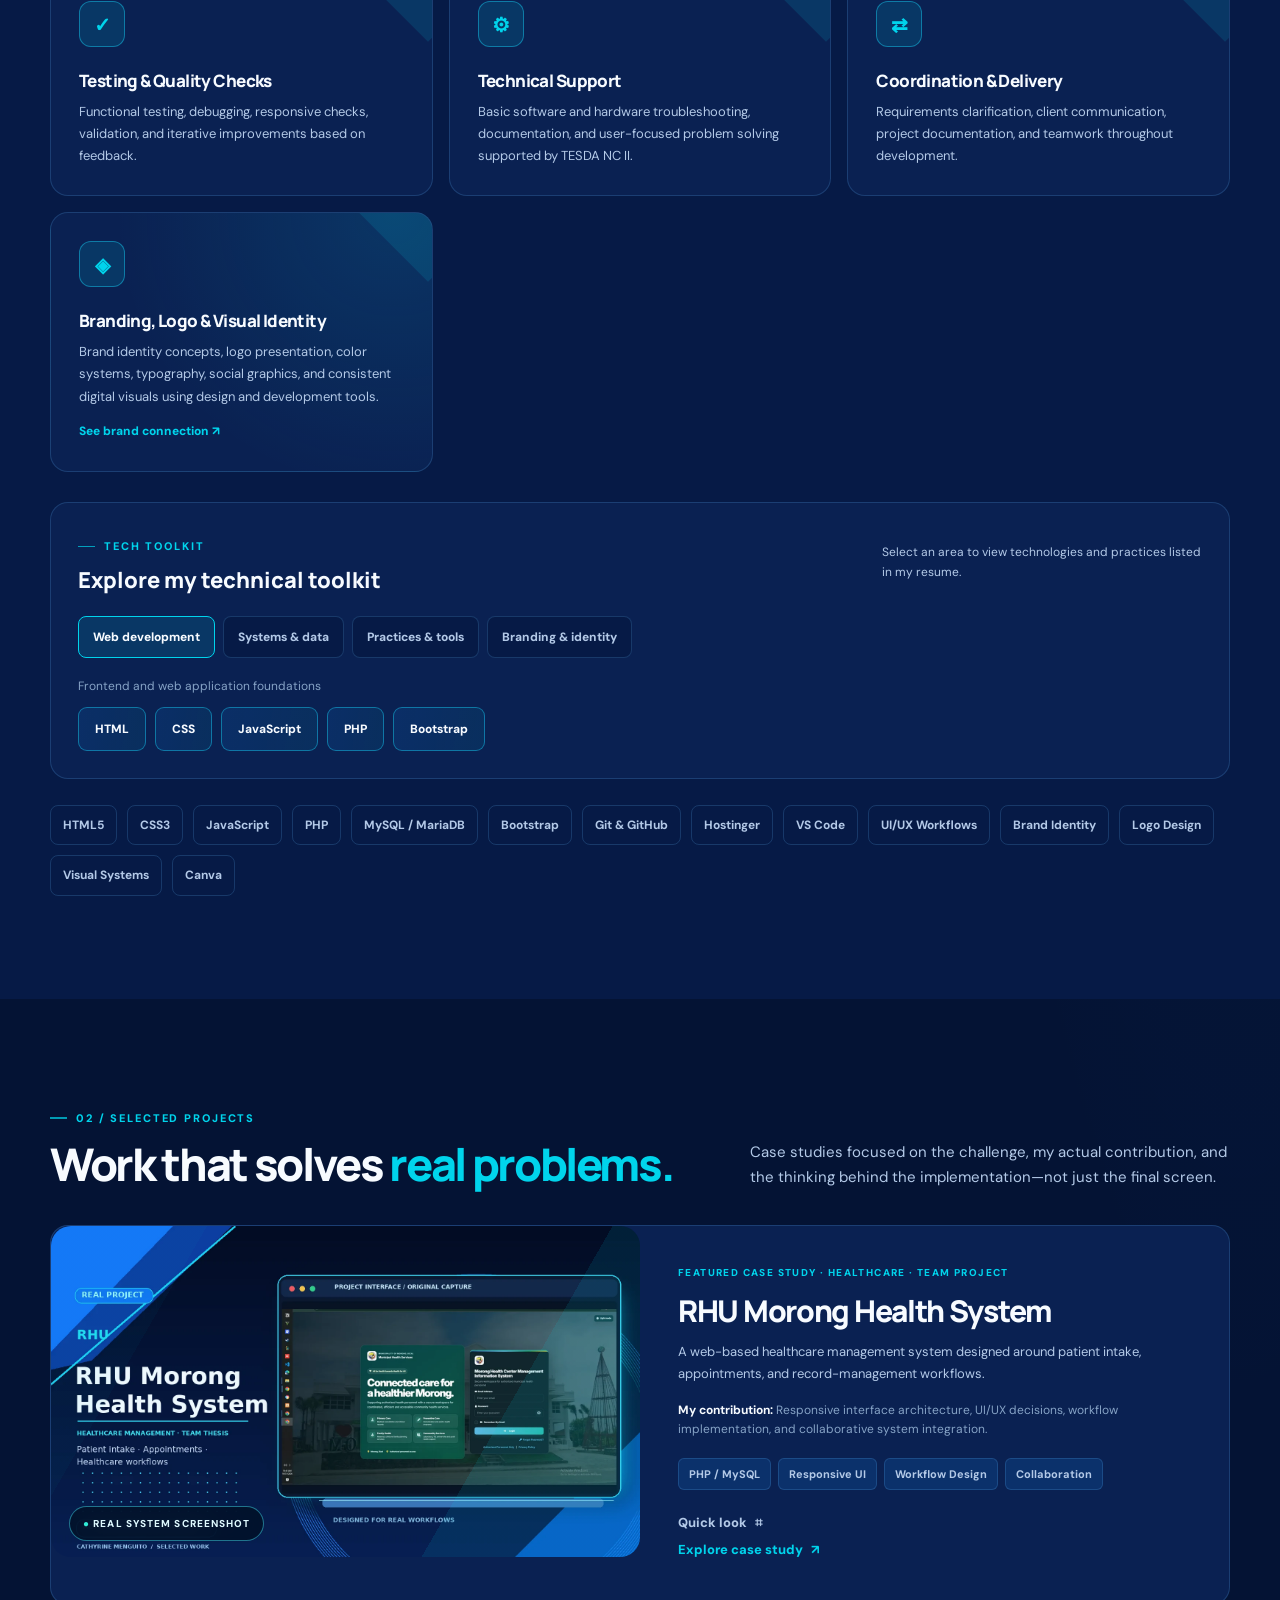
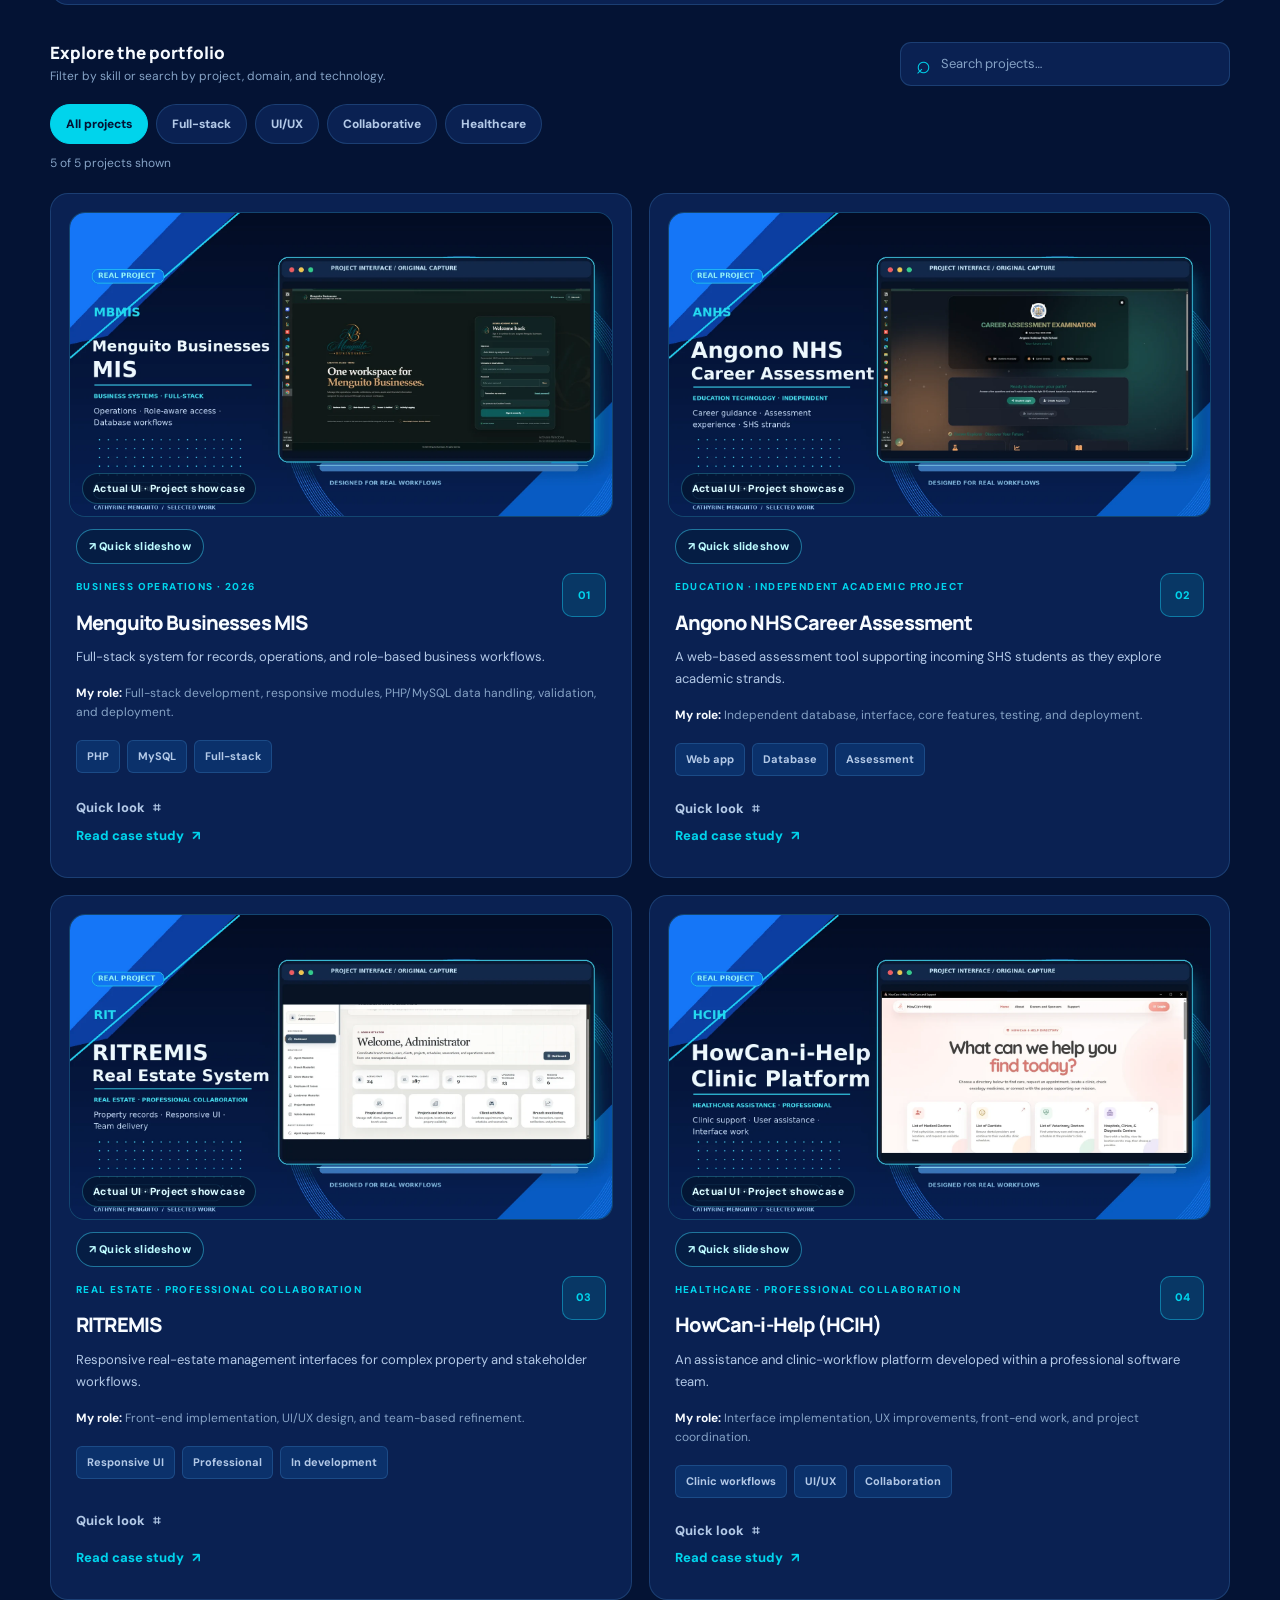
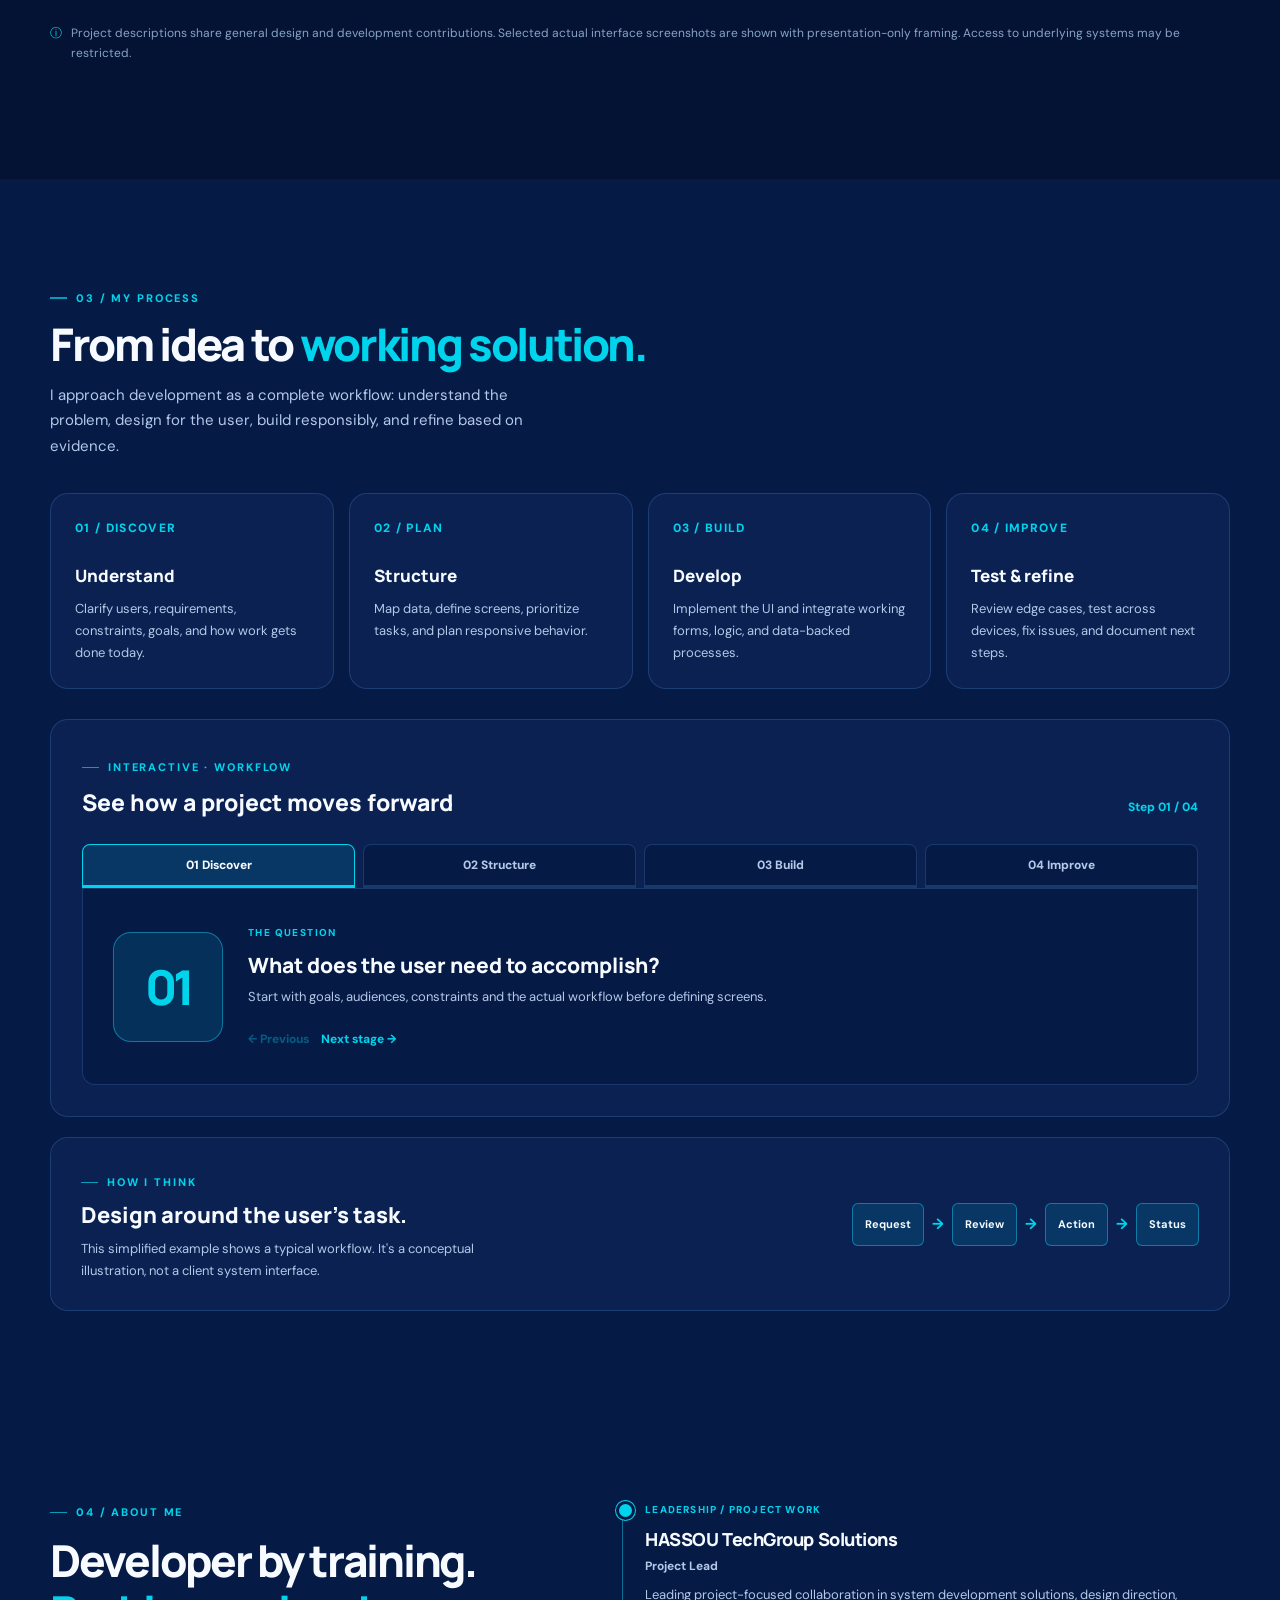
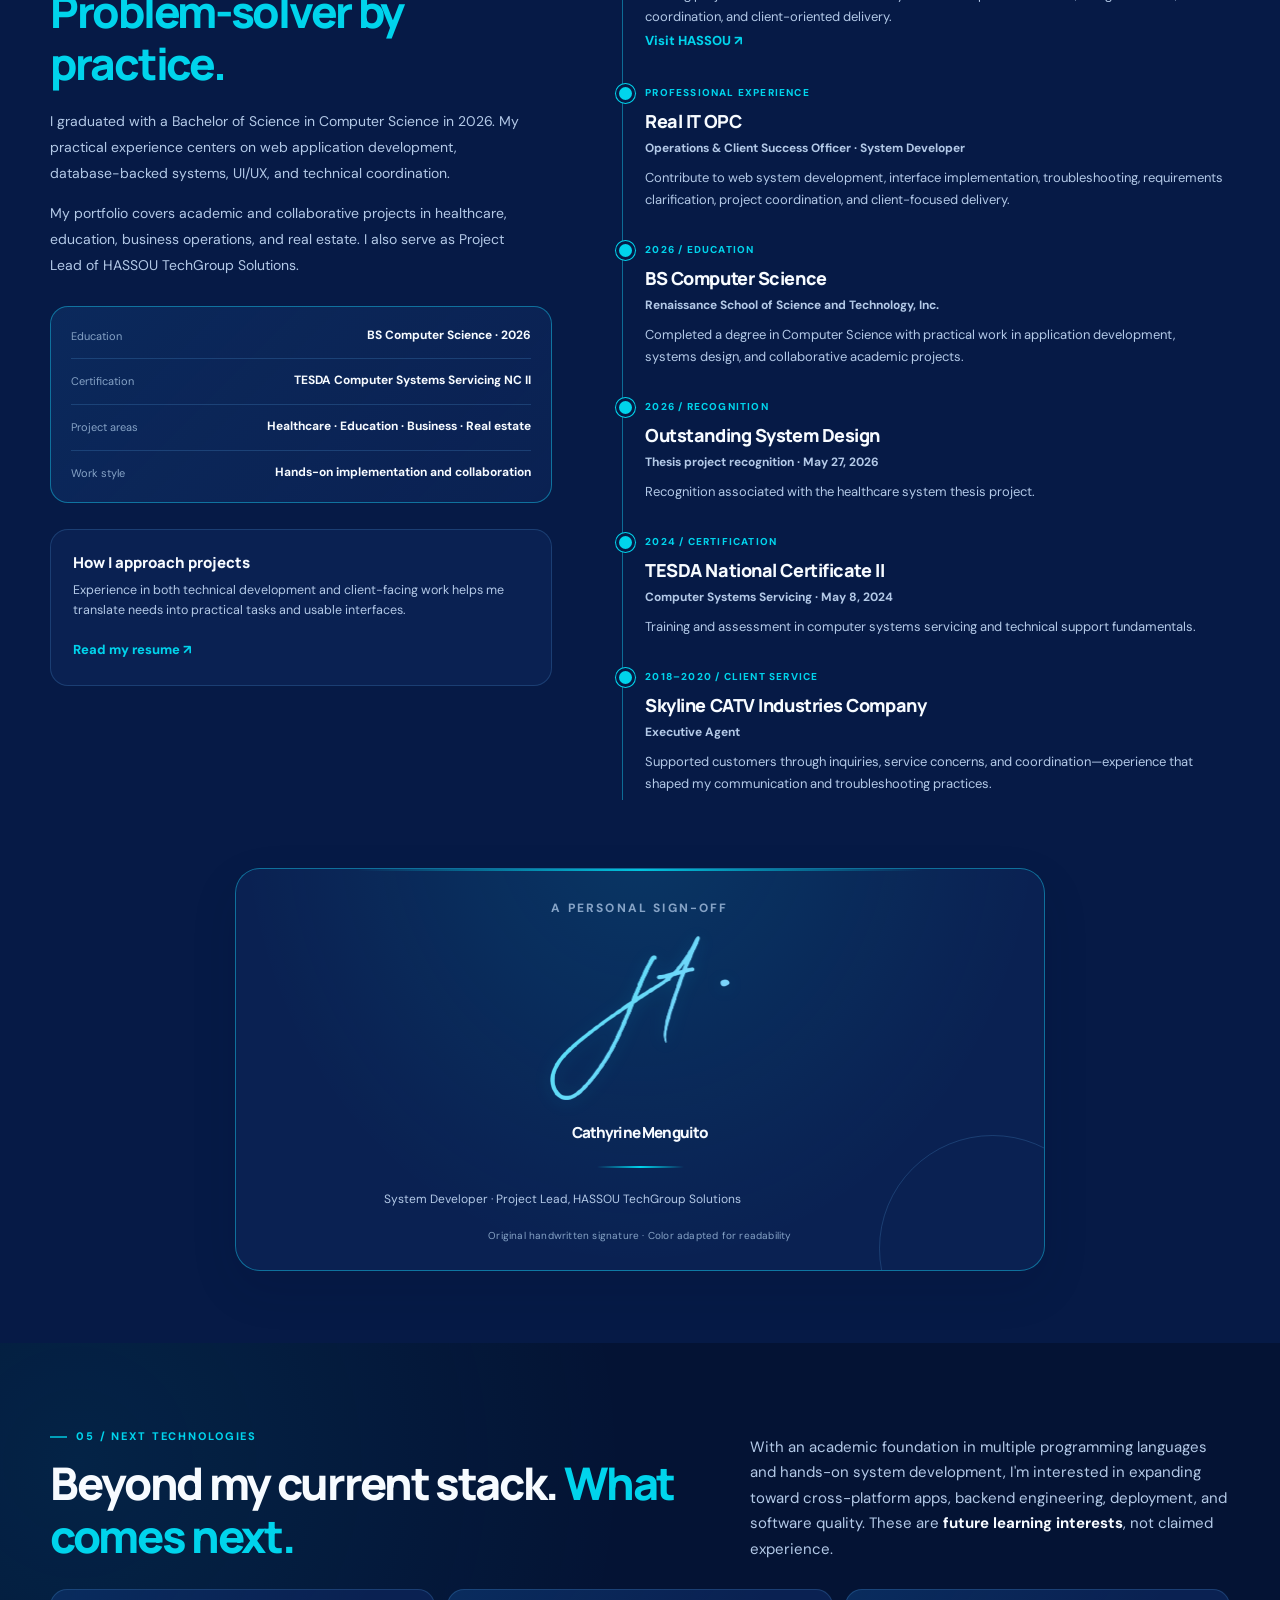
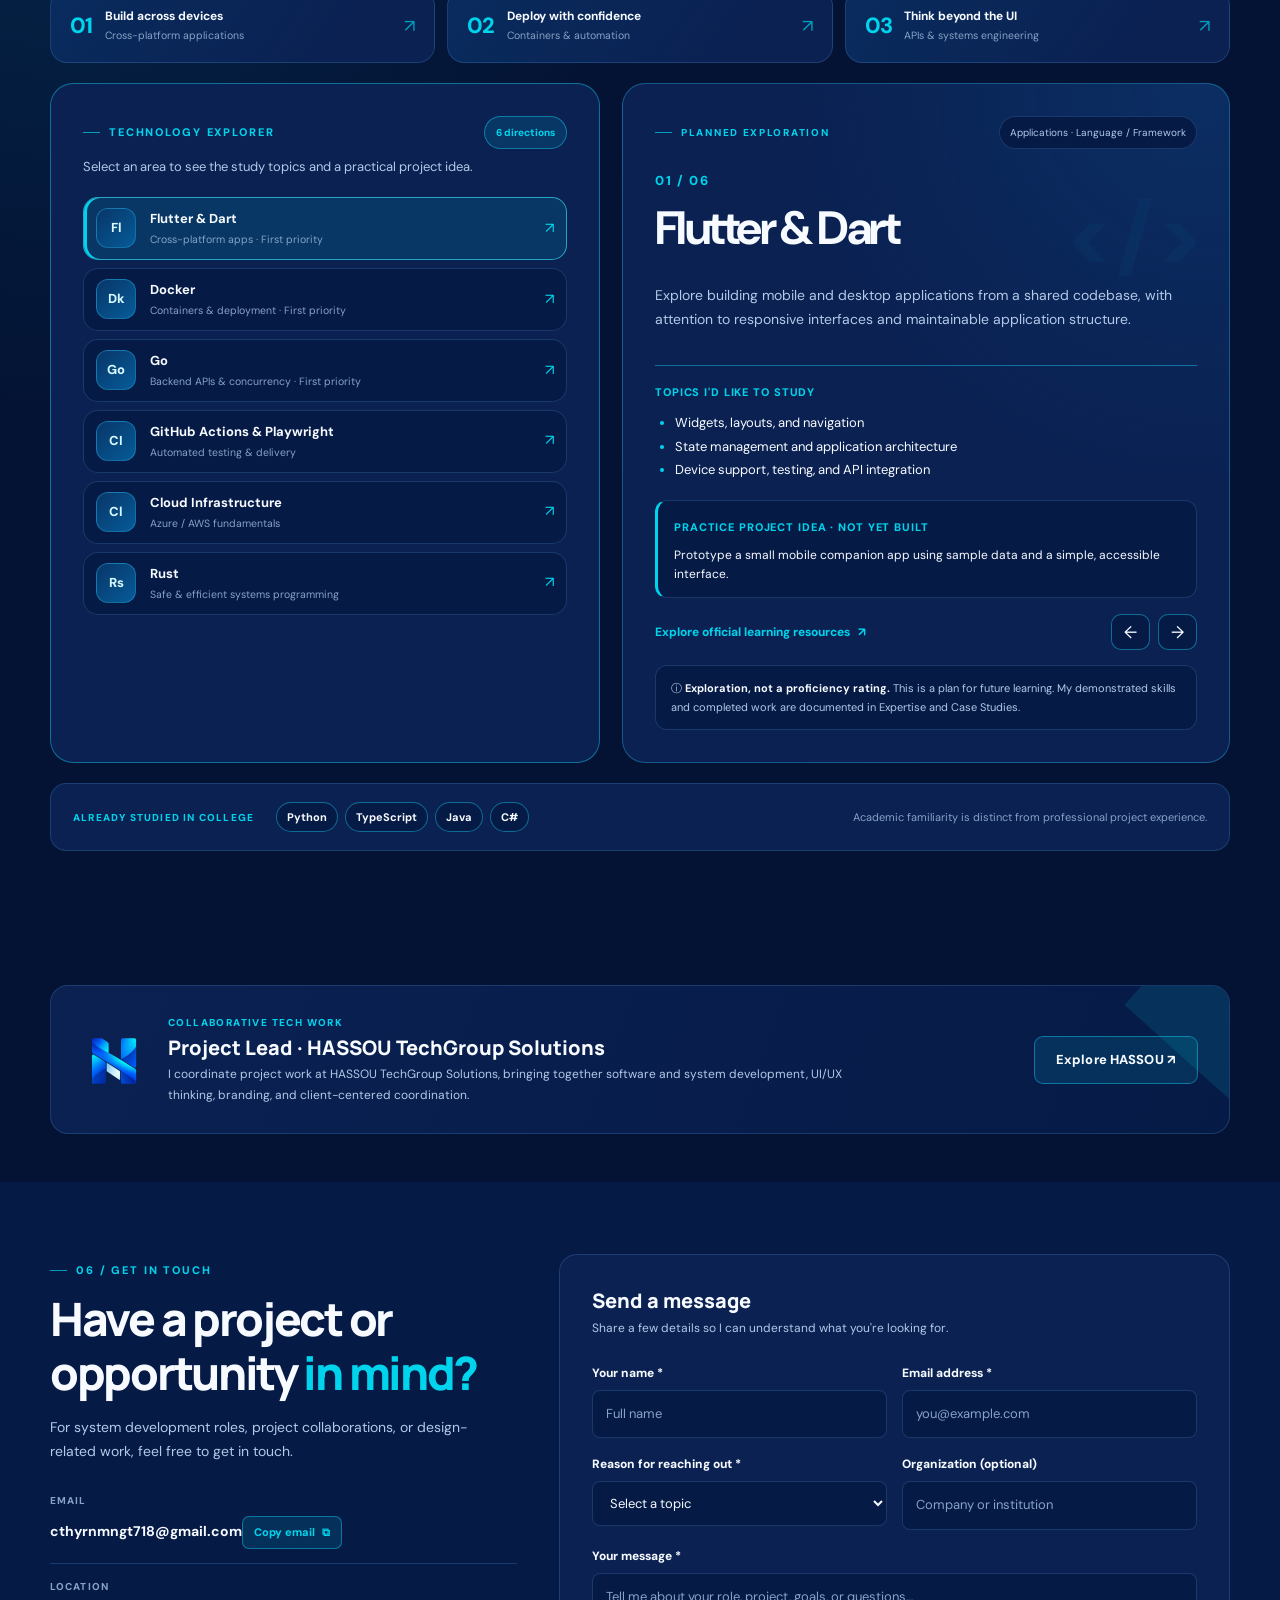
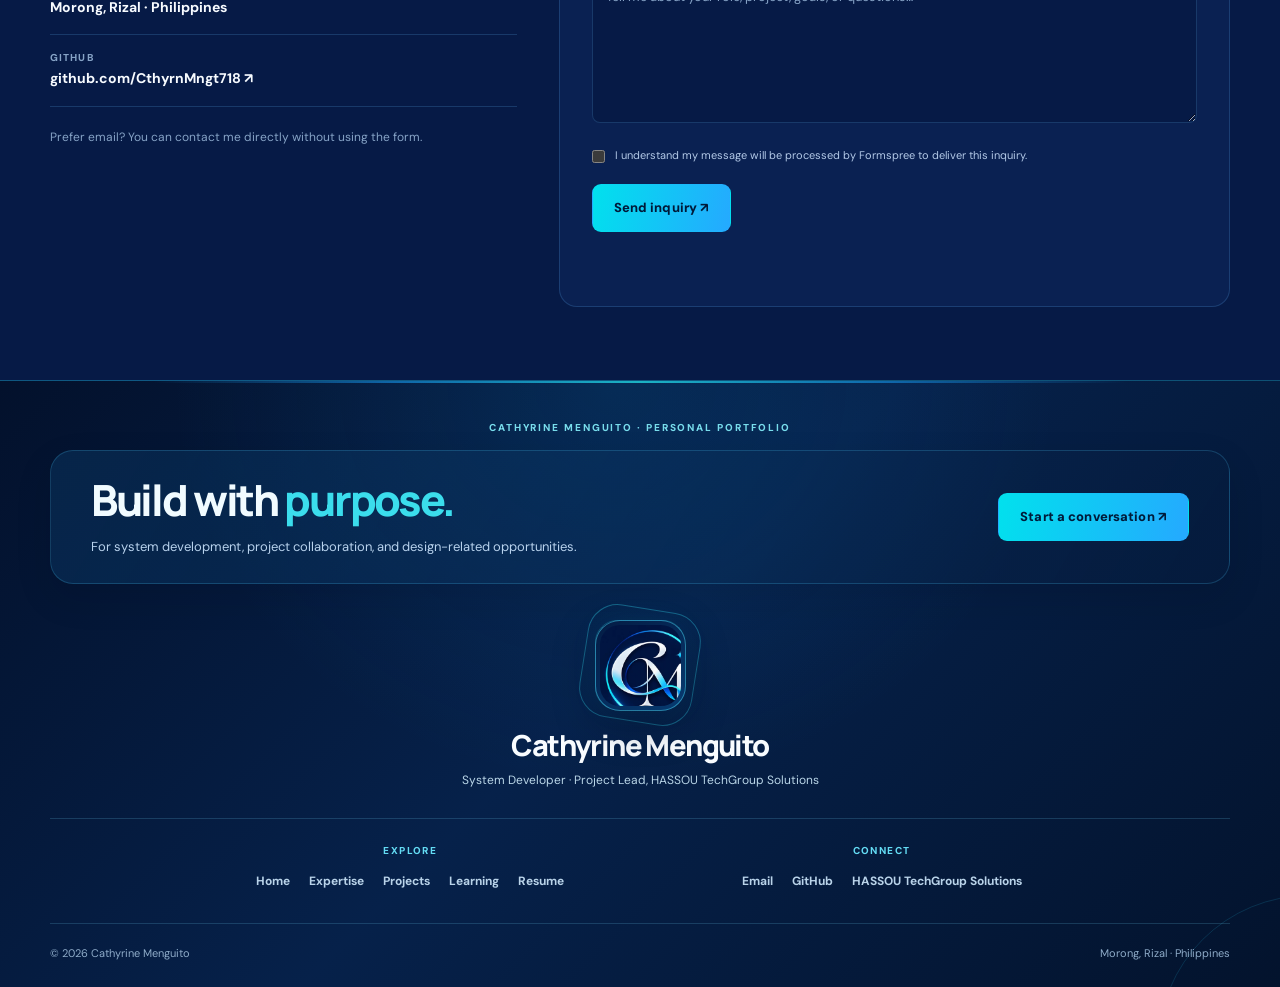
==== commit 23151dc1: "Add files via upload" ====
--- a/index.html
+++ b/index.html
@@ -1,6 +1,6 @@
 <!DOCTYPE html>
 
-<html data-theme="dark" lang="en"><head><meta charset="utf-8"/><meta content="width=device-width,initial-scale=1" name="viewport"/><meta content="#041334" name="theme-color"/><meta content="Portfolio of Cathyrine Menguito, a Computer Science graduate and System Developer. Explore original screenshots and project work in healthcare, education, business and real estate." name="description"/><meta content="Cathyrine Menguito" name="author"/><meta content="website" property="og:type"/><meta content="Cathyrine Menguito | System Developer" property="og:title"/><meta content="Portfolio of Cathyrine Menguito, a Computer Science graduate and System Developer. Explore original screenshots and project work in healthcare, education, business and real estate." property="og:description"/><meta content="https://cthyrnmngt718.github.io/" property="og:url"/><meta content="https://cthyrnmngt718.github.io/assets/images/social-preview.jpg?v=4" property="og:image"/><meta content="summary_large_image" name="twitter:card"/><link href="https://cthyrnmngt718.github.io/" rel="canonical"/><link href="/favicon.ico" rel="icon"/><link href="/assets/css/site.css" rel="stylesheet"/><title>Cathyrine Menguito | System Developer · Portfolio</title><link href="/favicon-96x96.png" rel="icon" type="image/png"/><link href="/apple-touch-icon.png" rel="apple-touch-icon"/><link href="/assets/css/experience.css?v=5" rel="stylesheet"/><link href="/assets/css/refinement.css?v=3" rel="stylesheet"/><link href="/assets/css/finishing.css?v=1" rel="stylesheet"/><meta content="1200" property="og:image:width"/><meta content="630" property="og:image:height"/><meta content="image/jpeg" property="og:image:type"/><meta content="Cathyrine Menguito — System Developer and Project Lead, HASSOU TechGroup Solutions" property="og:image:alt"/><meta content="https://cthyrnmngt718.github.io/assets/images/social-preview.jpg?v=4" name="twitter:image"/></head><body><a class="skip-link" href="#main">Skip to content</a><header class="site-header" data-portfolio-header="true" id="topbar"><div class="wrap header-inner"><a aria-label="Cathyrine Menguito, home" class="brand brand-wordmark" href="/" title="Cathyrine Menguito — personal portfolio"><span class="brand-copy">Cathyrine Menguito<small>System Developer</small></span></a><a aria-label="Cathyrine Menguito — home" class="nav-center-logo" data-brand-center="true" href="/" title="CM · Cathyrine Menguito"><img alt="Calligraphic CM monogram" height="52" src="/assets/images/cm-monogram.webp" width="52"/></a><nav aria-label="Main navigation" id="sitePrimaryNav"><ul class="nav-links" id="primaryNav"><li><a href="/#home">Home</a></li><li><a href="/#expertise">Expertise</a></li><li><a href="/#work">Projects</a></li><li><a href="/#approach">Process</a></li><li><a href="/#about">About</a></li><li><a href="/#learning">Learning</a></li><li><a href="/#contact">Contact</a></li></ul></nav><div class="nav-actions"><button aria-controls="commandDialog" aria-haspopup="dialog" aria-label="Open site search and quick navigation" class="command-btn" id="openCommand" type="button"><span aria-hidden="true">⌕</span><small>Ctrl K</small></button><button aria-label="Switch color theme" class="theme-btn" id="themeButton" type="button">☀</button><a class="btn btn-primary header-cta" href="/#contact">Let's connect <span aria-hidden="true">↗</span></a><button aria-controls="primaryNav" aria-expanded="false" aria-label="Toggle navigation" class="menu-btn" id="menuButton" type="button">☰</button></div></div><div aria-hidden="true" class="reading-progress" id="readingProgress"></div></header><main id="main"><section class="hero" id="home"><div class="wrap"><div class="hero-grid"><div><div class="availability"><span aria-hidden="true" class="status-dot"></span> Open to relevant projects and opportunities</div><p class="hero-byline">Hello, I'm Cathyrine Menguito</p><h1><span class="line">Designing practical</span><span class="line">systems for</span><span class="line accent">real needs.</span></h1><p aria-label="Focus areas" class="hero-dynamic"><span aria-hidden="true" class="pulse-square"></span><span>Working across <strong id="dynamicRole">software systems</strong></span><span class="hero-dynamic-tip">↗ Systems, design &amp; development</span></p><p class="hero-desc">I'm a Computer Science graduate and System Developer, working primarily on database-backed software, application interfaces, testing, and project coordination. I also serve as Project Lead of HASSOU TechGroup Solutions.</p><div class="hero-actions"><a class="btn btn-primary" href="#work">Explore my work <span aria-hidden="true" class="icon-arrow">↗</span></a><a class="btn btn-secondary" href="#contact">Let's talk <span aria-hidden="true">↗</span></a><a class="btn btn-subtle" href="/assets/docs/Final-Resume-Cathyrine-Menguito.pdf" rel="noopener" target="_blank">View Resume ↗</a></div><div class="hero-socials"><a href="https://github.com/CthyrnMngt718" rel="noopener noreferrer" target="_blank"><svg aria-hidden="true" fill="currentColor" viewbox="0 0 24 24"><path d="M12 .9A11.1 11.1 0 0 0 8.49 22.5c.55.1.75-.24.75-.53v-2.05c-3.06.67-3.71-1.3-3.71-1.3-.5-1.27-1.22-1.61-1.22-1.61-1-.68.08-.67.08-.67 1.11.08 1.7 1.14 1.7 1.14.98 1.68 2.56 1.2 3.19.91.1-.71.39-1.2.7-1.48-2.44-.28-5.01-1.22-5.01-5.43 0-1.2.43-2.18 1.14-2.95-.11-.28-.49-1.4.11-2.9 0 0 .93-.3 3.05 1.13a10.6 10.6 0 0 1 5.55 0c2.12-1.43 3.04-1.13 3.04-1.13.61 1.5.23 2.62.12 2.9.71.77 1.13 1.75 1.13 2.95 0 4.22-2.57 5.15-5.02 5.43.4.35.75 1.03.75 2.07v3.08c0 .29.2.63.76.52A11.1 11.1 0 0 0 12 .9Z"></path></svg> GitHub</a><a href="mailto:cthyrnmngt718@gmail.com">✉   Email</a><a href="https://www.facebook.com/cathyrine.menguito" rel="noopener noreferrer" target="_blank">f   Facebook</a><a href="https://www.instagram.com/itsme_cthymngt/" rel="noopener noreferrer" target="_blank">◎   Instagram</a></div><p class="hero-shortcut">Looking for something specific? Press <kbd>Ctrl</kbd> + <kbd>K</kbd> to jump to it.</p></div><div class="portrait-wrap" data-reveal="right"><div class="portrait-card"><img alt="Professional portrait of Cathyrine Menguito wearing a dark blazer" fetchpriority="high" height="1100" src="/assets/images/cathyrine-professional.webp" width="1100"/><div class="portrait-caption"><strong>Cathyrine Menguito</strong><span>System Developer</span><small>Project Lead · HASSOU TechGroup Solutions</small></div></div><div class="floating-note"><b>BASED IN</b>Morong, Rizal<br/>Philippines</div><div class="portrait-role-chip" data-reveal="up"><span aria-hidden="true" class="role-chip-icon">✦</span><span>PROJECT LEAD <strong>HASSOU TechGroup Solutions</strong></span></div></div></div><div aria-hidden="true" class="hero-rule"></div><div aria-label="Professional highlights" class="quick-proof"><article><div class="stat">05</div><p><strong>Selected case studies</strong>Academic &amp; professional work</p></article><article><div class="stat">2026</div><p><strong>BS Computer Science</strong>Renaissance School of Science &amp; Technology</p></article><article><div class="stat">NC II</div><p><strong>Computer Systems Servicing</strong>TESDA certified</p></article><article><div class="stat">HASSOU</div><p><strong>Project Lead</strong>TechGroup Solutions</p></article></div></div></section>
+<html data-theme="dark" lang="en"><head><meta charset="utf-8"/><meta content="width=device-width,initial-scale=1" name="viewport"/><meta content="#041334" name="theme-color"/><meta content="Portfolio of Cathyrine Menguito, a Computer Science graduate and System Developer. Explore original screenshots and project work in healthcare, education, business and real estate." name="description"/><meta content="Cathyrine Menguito" name="author"/><meta content="website" property="og:type"/><meta content="Cathyrine Menguito | System Developer" property="og:title"/><meta content="Portfolio of Cathyrine Menguito, a Computer Science graduate and System Developer. Explore original screenshots and project work in healthcare, education, business and real estate." property="og:description"/><meta content="https://cthyrnmngt718.github.io/" property="og:url"/><meta content="https://cthyrnmngt718.github.io/assets/images/social-preview.jpg?v=4" property="og:image"/><meta content="summary_large_image" name="twitter:card"/><link href="https://cthyrnmngt718.github.io/" rel="canonical"/><link href="/favicon.ico" rel="icon"/><link href="/assets/css/site.css" rel="stylesheet"/><title>Cathyrine Menguito | System Developer · Portfolio</title><link href="/favicon-96x96.png" rel="icon" type="image/png"/><link href="/apple-touch-icon.png" rel="apple-touch-icon"/><link href="/assets/css/experience.css?v=5" rel="stylesheet"/><link href="/assets/css/refinement.css?v=3" rel="stylesheet"/><link href="/assets/css/finishing.css?v=2" rel="stylesheet"/><meta content="1200" property="og:image:width"/><meta content="630" property="og:image:height"/><meta content="image/jpeg" property="og:image:type"/><meta content="Cathyrine Menguito — System Developer and Project Lead, HASSOU TechGroup Solutions" property="og:image:alt"/><meta content="https://cthyrnmngt718.github.io/assets/images/social-preview.jpg?v=4" name="twitter:image"/></head><body><a class="skip-link" href="#main">Skip to content</a><header class="site-header" data-portfolio-header="true" id="topbar"><div class="wrap header-inner"><a aria-label="Cathyrine Menguito, home" class="brand brand-wordmark" href="/" title="Cathyrine Menguito — personal portfolio"><span class="brand-copy">Cathyrine Menguito<small>System Developer</small></span></a><a aria-label="Cathyrine Menguito — home" class="nav-center-logo" data-brand-center="true" href="/" title="CM · Cathyrine Menguito"><img alt="Calligraphic CM monogram" height="52" src="/assets/images/cm-monogram.webp" width="52"/></a><nav aria-label="Main navigation" id="sitePrimaryNav"><ul class="nav-links" id="primaryNav"><li><a href="/#home">Home</a></li><li><a href="/#expertise">Expertise</a></li><li><a href="/#work">Projects</a></li><li><a href="/#approach">Process</a></li><li><a href="/#about">About</a></li><li><a href="/#learning">Learning</a></li><li><a href="/#contact">Contact</a></li></ul></nav><div class="nav-actions"><button aria-controls="commandDialog" aria-haspopup="dialog" aria-label="Open site search and quick navigation" class="command-btn" id="openCommand" type="button"><span aria-hidden="true">⌕</span><small>Ctrl K</small></button><button aria-label="Switch color theme" class="theme-btn" id="themeButton" type="button">☀</button><a class="btn btn-primary header-cta" href="/#contact">Let's connect <span aria-hidden="true">↗</span></a><button aria-controls="primaryNav" aria-expanded="false" aria-label="Toggle navigation" class="menu-btn" id="menuButton" type="button">☰</button></div></div><div aria-hidden="true" class="reading-progress" id="readingProgress"></div></header><main id="main"><section class="hero" id="home"><div class="wrap"><div class="hero-grid"><div><div class="availability"><span aria-hidden="true" class="status-dot"></span> Open to relevant projects and opportunities</div><p class="hero-byline">Hello, I'm Cathyrine Menguito</p><h1><span class="line">Designing practical</span><span class="line">systems for</span><span class="line accent">real needs.</span></h1><p aria-label="Focus areas" class="hero-dynamic"><span aria-hidden="true" class="pulse-square"></span><span>Working across <strong id="dynamicRole">software systems</strong></span><span class="hero-dynamic-tip">↗ Systems, design &amp; development</span></p><p class="hero-desc">I'm a Computer Science graduate and System Developer, working primarily on database-backed software, application interfaces, testing, and project coordination. I also serve as Project Lead of HASSOU TechGroup Solutions.</p><div class="hero-actions"><a class="btn btn-primary" href="#work">Explore my work <span aria-hidden="true" class="icon-arrow">↗</span></a><a class="btn btn-secondary" href="#contact">Let's talk <span aria-hidden="true">↗</span></a><a class="btn btn-subtle" href="/assets/docs/Final-Resume-Cathyrine-Menguito.pdf" rel="noopener" target="_blank">View Resume ↗</a></div><div class="hero-socials"><a href="https://github.com/CthyrnMngt718" rel="noopener noreferrer" target="_blank"><svg aria-hidden="true" fill="currentColor" viewbox="0 0 24 24"><path d="M12 .9A11.1 11.1 0 0 0 8.49 22.5c.55.1.75-.24.75-.53v-2.05c-3.06.67-3.71-1.3-3.71-1.3-.5-1.27-1.22-1.61-1.22-1.61-1-.68.08-.67.08-.67 1.11.08 1.7 1.14 1.7 1.14.98 1.68 2.56 1.2 3.19.91.1-.71.39-1.2.7-1.48-2.44-.28-5.01-1.22-5.01-5.43 0-1.2.43-2.18 1.14-2.95-.11-.28-.49-1.4.11-2.9 0 0 .93-.3 3.05 1.13a10.6 10.6 0 0 1 5.55 0c2.12-1.43 3.04-1.13 3.04-1.13.61 1.5.23 2.62.12 2.9.71.77 1.13 1.75 1.13 2.95 0 4.22-2.57 5.15-5.02 5.43.4.35.75 1.03.75 2.07v3.08c0 .29.2.63.76.52A11.1 11.1 0 0 0 12 .9Z"></path></svg> GitHub</a><a href="mailto:cthyrnmngt718@gmail.com">✉   Email</a><a href="https://www.facebook.com/cathyrine.menguito" rel="noopener noreferrer" target="_blank">f   Facebook</a><a href="https://www.instagram.com/itsme_cthymngt/" rel="noopener noreferrer" target="_blank">◎   Instagram</a></div><p class="hero-shortcut">Looking for something specific? Press <kbd>Ctrl</kbd> + <kbd>K</kbd> to jump to it.</p></div><div class="portrait-wrap" data-reveal="right"><div class="portrait-card"><img alt="Professional portrait of Cathyrine Menguito wearing a dark blazer" fetchpriority="high" height="1100" src="/assets/images/cathyrine-professional.webp" width="1100"/><div class="portrait-caption"><strong>Cathyrine Menguito</strong><span>System Developer</span><small>Project Lead · HASSOU TechGroup Solutions</small></div></div><div class="floating-note"><b>BASED IN</b>Morong, Rizal<br/>Philippines</div><div class="portrait-role-chip" data-reveal="up"><span aria-hidden="true" class="role-chip-icon">✦</span><span>PROJECT LEAD <strong>HASSOU TechGroup Solutions</strong></span></div></div></div><div aria-hidden="true" class="hero-rule"></div><div aria-label="Professional highlights" class="quick-proof"><article><div class="stat">05</div><p><strong>Selected case studies</strong>Academic &amp; professional work</p></article><article><div class="stat">2026</div><p><strong>BS Computer Science</strong>Renaissance School of Science &amp; Technology</p></article><article><div class="stat">NC II</div><p><strong>Computer Systems Servicing</strong>TESDA certified</p></article><article><div class="stat">HASSOU</div><p><strong>Project Lead</strong>TechGroup Solutions</p></article></div></div></section>
 <section class="section alt" id="expertise"><div class="wrap"><div class="section-top" data-reveal="up"><div><span class="eyebrow">01 / What I bring</span><h2>Practical skills. <span class="accent">Real project experience.</span></h2></div><p>Software and systems development, UI/UX, and visual identity—grounded in hands-on projects, quality checks, and clear collaboration.</p></div><div class="expertise-grid">
 <article class="expert-card panel interactive-surface" data-reveal="up"><span class="expert-icon">&lt;/&gt;</span><h3>Software &amp; Application Development</h3><p>Application development with a practical focus on responsive web software, JavaScript, PHP, databases, and maintainable workflows.</p></article>
 <article class="expert-card panel interactive-surface" data-reveal="up"><span class="expert-icon">▤</span><h3>Custom Systems &amp; Databases</h3><p>PHP/MySQL workflows, record management, CRUD functionality, forms, role-aware modules, and system integration.</p></article>
--- a/assets/css/finishing.css
+++ b/assets/css/finishing.css
@@ -0,0 +1,153 @@
+/* Final presentation layer — authentic signature, refined identity and restrained motion.
+   Builds on the existing portfolio; all meaningful content is visible without JavaScript. */
+:root {--cm-motion:cubic-bezier(.2,.78,.22,1)}
+html {scroll-padding-top:120px}
+body {text-rendering:optimizeLegibility}
+/* Header: one precisely centered identity, independent of left/right content widths. */
+.site-header[data-portfolio-header] {isolation:isolate;border-bottom:1px solid var(--line-strong);background:color-mix(in srgb,var(--bg) 94%,transparent);box-shadow:0 10px 30px rgba(0,6,25,.08)}
+.site-header[data-portfolio-header]::before {content:"";position:absolute;bottom:2px;inset-inline:0;height:1px;pointer-events:none;background:linear-gradient(90deg,transparent 8%,rgba(19,182,239,.10) 22%,rgba(28,228,239,.5) 50%,rgba(19,182,239,.10) 78%,transparent 92%)}
+.site-header .header-inner {position:relative;max-width:1180px;grid-template-columns:minmax(0,1fr) 82px minmax(0,1fr);grid-template-rows:65px 35px;height:103px;align-items:center;gap:0 14px}
+.site-header .header-inner>.brand-wordmark {grid-column:1;grid-row:1;justify-self:start;margin:0;min-width:0;max-width:235px}
+.site-header .brand-wordmark .brand-copy {font-family:Manrope,sans-serif;font-size:14px;font-weight:800;letter-spacing:-.035em;line-height:1.25}
+.site-header .brand-wordmark .brand-copy small {color:var(--muted);font-size:9px;letter-spacing:.135em;margin-top:5px}
+.site-header .header-inner>.nav-actions {grid-column:3;grid-row:1;justify-self:end;gap:9px}
+.site-header .header-inner>nav {grid-column:1/-1;grid-row:2;justify-self:center;align-self:center;position:relative}
+.site-header .nav-center-logo,.site-header.is-condensed .nav-center-logo {top:7px;left:50%;width:53px;height:53px;z-index:8;transform:translateX(-50%);border-radius:17px;border-color:rgba(70,227,248,.65);background:linear-gradient(140deg,#031331,#0c3263);box-shadow:0 0 0 4px rgba(28,187,232,.07),0 7px 25px rgba(0,12,37,.25)}
+.site-header .nav-center-logo::before {inset:-6px;border-radius:22px;border-color:rgba(21,199,239,.20)}
+.site-header .nav-center-logo::after {content:"";position:absolute;inset:3px;border:1px solid rgba(91,226,248,.24);border-radius:13px;pointer-events:none}
+.site-header .nav-center-logo img {width:47px;height:47px;border-radius:13px}
+.site-header .nav-center-logo:hover,.site-header .nav-center-logo:focus-visible {transform:translateX(-50%) translateY(-2px) scale(1.025)}
+.site-header .nav-links {gap:clamp(13px,2vw,27px);padding-bottom:1px}
+.site-header .nav-links a {display:inline-block;border-radius:7px;padding:6px 4px;font-size:12px;color:var(--sub);transition:color .2s,background-color .2s}
+.site-header .nav-links a.active {color:var(--cyan);background:var(--cyan-faint)}
+.site-header .nav-links a:hover {color:var(--cyan)}
+.site-header .nav-links a::after {bottom:0;left:4px;right:calc(100% - 4px)}
+.site-header .nav-links a.active::after,.site-header .nav-links a:hover::after {right:4px}
+.site-header .theme-btn,.site-header .command-btn {border-radius:12px;transition:background-color .2s,border-color .2s,transform .2s}
+.site-header .theme-btn:hover,.site-header .command-btn:hover {transform:translateY(-2px);border-color:var(--cyan)}
+.site-header .header-cta {min-height:39px;border-radius:11px;padding-inline:17px;box-shadow:0 6px 22px rgba(13,168,231,.13)}
+.site-header.is-condensed .header-inner {height:86px;grid-template-rows:53px 30px}
+.site-header.is-condensed .nav-center-logo {top:4px;width:46px;height:46px;border-radius:15px}
+.site-header.is-condensed .nav-center-logo img {width:41px;height:41px}
+.site-header.is-condensed .nav-links a {font-size:11px}
+html[data-theme="light"] .site-header[data-portfolio-header] {background:rgba(248,252,255,.96);border-color:rgba(8,123,182,.25)}
+html[data-theme="light"] .site-header .nav-center-logo {box-shadow:0 0 0 4px rgba(21,167,215,.1),0 8px 21px rgba(19,66,112,.18)}
+/* Portrait and interactive areas maintain hierarchy while gaining movement. */
+.hero .hero-grid {align-items:center}
+.hero .portrait-card {box-shadow:0 20px 52px rgba(0,22,65,.19)}
+.hero .portrait-wrap:hover .portrait-card {box-shadow:0 26px 60px rgba(5,82,132,.22)}
+.hero .hero-actions .btn {transition:transform .24s var(--cm-motion),box-shadow .24s,border-color .24s}
+.hero .hero-actions .btn:hover {box-shadow:0 10px 25px rgba(5,138,215,.15)}
+/* The handwritten signature sits ABOVE a single printed name, not across a second block. */
+#about .signature-seal {position:relative;display:flex!important;flex-direction:column;align-items:center;justify-content:center;gap:0!important;text-align:center;width:min(100%,810px);margin:48px auto 0!important;padding:29px clamp(18px,4vw,46px) 26px!important;border:1px solid var(--line-strong);border-radius:25px;overflow:hidden!important;background:radial-gradient(ellipse at 50% -15%,var(--cyan-faint),transparent 70%),var(--panel);box-shadow:0 18px 48px rgba(0,13,44,.10)}
+#about .signature-seal::before {content:"";position:absolute;top:0;left:15%;right:15%;height:2px;background:linear-gradient(90deg,transparent,var(--cyan),transparent);opacity:.9}
+#about .signature-seal::after {content:"";position:absolute;right:-62px;bottom:-92px;width:225px;height:225px;border:1px solid var(--line);border-radius:50%;pointer-events:none}
+.signature-eyebrow {font-size:10px;font-weight:800;letter-spacing:.18em;color:var(--cyan)}
+.signature-center {display:flex;flex-direction:column;align-items:center;width:100%;margin-top:1px;position:relative;z-index:2}
+.signature-art {position:relative;width:min(340px,100%);height:164px;margin:0 auto -17px;overflow:visible;transition:transform .65s var(--cm-motion)}
+.signature-image {position:absolute;display:block!important;inset:-13px 0 auto 0!important;width:100%!important;height:187px!important;max-width:none!important;object-fit:contain!important;filter:drop-shadow(0 2px 8px rgba(8,193,238,.16));transform:none!important;transition:opacity .25s ease!important}
+.signature-on-dark {opacity:1;visibility:visible}
+.signature-on-light {opacity:0;visibility:hidden}
+html[data-theme="light"] .signature-on-dark {opacity:0;visibility:hidden}
+html[data-theme="light"] .signature-on-light {opacity:1;visibility:visible;filter:drop-shadow(0 2px 7px rgba(2,87,139,.1))}
+.signature-seal:hover .signature-art {transform:translateY(-4px)}
+.signature-name {font-family:Manrope,sans-serif;font-size:clamp(24px,3.2vw,34px);line-height:1.2;font-weight:800;letter-spacing:-.055em;color:var(--text)}
+.signature-underline {width:87px;height:2px;margin:18px auto 16px;border-radius:5px;background:linear-gradient(90deg,transparent,var(--cyan),transparent)}
+.signature-role {max-width:560px;margin:0;color:var(--sub);font-size:12px;line-height:1.75}
+.signature-footnote {display:block;margin-top:17px;color:var(--muted);font-size:10px;letter-spacing:.02em}
+/* Footer: single cohesive visual unit and centered CM identity. */
+.footer {background:radial-gradient(ellipse at 48% 0%,rgba(13,123,200,.16),transparent 47%),linear-gradient(135deg,#03112c 0%,#06214a 48%,#03132d 100%)!important;padding:0!important;position:relative;border-top:1px solid rgba(34,191,240,.36)}
+.footer::before {height:2px;opacity:.7;background:linear-gradient(90deg,transparent 12%,#1385d3,#25ecf3,#1385d3,transparent 88%)}
+.footer-shell {padding:38px 0 0!important;position:relative}
+.footer-kicker {margin:0 0 14px!important;color:#78ddec;font-weight:800;font-size:10px;letter-spacing:.19em;text-align:center}
+.footer-rework-lead {display:flex;align-items:center;justify-content:space-between;gap:24px;padding:25px clamp(22px,4vw,40px);border:1px solid rgba(70,183,230,.24);border-radius:23px;background:linear-gradient(120deg,rgba(16,92,152,.24),rgba(6,28,63,.42));box-shadow:0 14px 36px rgba(1,7,23,.12)}
+.footer-rework-copy h2 {margin:0;font:800 clamp(27px,3.7vw,43px)/1.12 Manrope,sans-serif;letter-spacing:-.054em;color:#f1fbff}
+.footer-rework-copy h2 span {color:#3bddec}
+.footer-rework-copy p {max-width:540px;margin:12px 0 0;color:#b8d2ed;font-size:13px;line-height:1.7}
+.footer-rework-cta {flex:none;white-space:nowrap}
+.footer-brand-stage {display:flex;align-items:center;flex-direction:column;text-align:center;position:relative;isolation:isolate;padding:31px 0 27px}
+.footer-logo-halo {display:grid;place-items:center;position:relative;width:100px;height:100px;margin:0 auto 13px}
+.footer-logo-halo::before {content:"";position:absolute;inset:-7px;border-radius:30px;border:1px solid rgba(52,224,245,.35);transform:rotate(9deg);pointer-events:none}
+.footer-logo-halo::after {content:"";position:absolute;inset:5px;border-radius:22px;border:1px solid rgba(52,224,245,.23);pointer-events:none}
+.footer-logo-halo .footer-centered-logo {width:91px;height:91px;margin:0!important;border-radius:25px;position:relative;z-index:1;background:linear-gradient(145deg,#041b43,#073b71);box-shadow:0 12px 40px rgba(0,13,32,.38),0 0 24px rgba(9,168,235,.11)}
+.footer-logo-halo .footer-centered-logo img {width:81px;height:81px;object-fit:contain;border-radius:20px}
+.footer-brand-name {font:800 clamp(22px,3vw,29px)/1.18 Manrope,sans-serif;letter-spacing:-.055em;color:#f8fcff}
+.footer-brand-role {max-width:540px;color:#bad6e8!important;margin:8px 0 0;font-size:12px!important;line-height:1.75;text-wrap:balance}
+.footer-navigation {display:flex;justify-content:center;gap:clamp(44px,8vw,130px);padding:23px 0 30px;border-top:1px solid rgba(105,197,235,.2);border-bottom:1px solid rgba(105,197,235,.2)}
+.footer-nav-group {display:flex;flex-wrap:wrap;justify-content:center;align-content:start;gap:10px 19px;max-width:530px}
+.footer-group-label {flex:0 0 100%;width:100%;text-align:center;color:#64dcf4;font-size:10px;font-weight:800;letter-spacing:.14em;text-transform:uppercase;margin-bottom:2px}
+.footer-nav-group a {font-size:12px;font-weight:700;color:#b9d3e9;border-bottom:1px solid transparent;transition:transform .25s var(--cm-motion),color .25s,border-color .25s}
+.footer-nav-group a:hover,.footer-nav-group a:focus-visible {color:#66ebf5;transform:translateY(-2px);border-color:rgba(73,215,240,.58)}
+.footer-rework-bottom {display:flex;justify-content:space-between;gap:16px;flex-wrap:wrap;padding:20px 0 25px;color:#8eabc8;font-size:11px}
+/* Focusable micro-movement, section entrance cues, consistent with reduced-motion support. */
+@keyframes cm-section-in-down {from{opacity:.55;transform:translateY(17px)}to{opacity:1;transform:none}}
+@keyframes cm-section-in-up {from{opacity:.55;transform:translateY(-13px)}to{opacity:1;transform:none}}
+@keyframes cm-card-arrival {from{opacity:.75;transform:translateY(14px)}to{opacity:1;transform:none}}
+@keyframes cm-indicator {from{transform:scaleX(.05);opacity:.15}to{transform:scaleX(1);opacity:1}}
+body.motion-enhanced .section.cm-just-entered .section-top h2,
+body.motion-enhanced .section.cm-just-entered .about-intro h2,
+body.motion-enhanced .section.cm-just-entered .contact-info h2 {animation:cm-section-in-down .8s var(--cm-motion) both}
+body.motion-enhanced[data-scroll-direction="up"] .section.cm-just-entered .section-top h2,
+body.motion-enhanced[data-scroll-direction="up"] .section.cm-just-entered .about-intro h2,
+body.motion-enhanced[data-scroll-direction="up"] .section.cm-just-entered .contact-info h2 {animation-name:cm-section-in-up}
+body.motion-enhanced .section.cm-just-entered .section-top::before {animation:cm-indicator .65s var(--cm-motion) both;transform-origin:left}
+body.motion-enhanced .section.cm-just-entered .project-card,
+body.motion-enhanced .section.cm-just-entered .expert-card {animation:cm-card-arrival .7s var(--cm-motion) both}
+body.motion-enhanced .section.cm-just-entered .project-card:nth-child(2),body.motion-enhanced .section.cm-just-entered .expert-card:nth-child(2){animation-delay:.07s}
+body.motion-enhanced .section.cm-just-entered .project-card:nth-child(3),body.motion-enhanced .section.cm-just-entered .expert-card:nth-child(3){animation-delay:.13s}
+body.motion-enhanced .section.cm-just-entered .project-card:nth-child(4),body.motion-enhanced .section.cm-just-entered .expert-card:nth-child(4){animation-delay:.19s}
+@media (min-width:881px) {html{scroll-padding-top:112px}}
+@media (max-width:1120px) {.site-header .nav-links{gap:18px}}
+@media (max-width:880px) {
+  html {scroll-padding-top:78px}
+  .site-header .header-inner,.site-header.is-condensed .header-inner {height:72px;grid-template-columns:minmax(0,1fr) 55px minmax(0,1fr);grid-template-rows:72px}
+  .site-header .header-inner>nav {grid-column:1/-1;grid-row:1;justify-self:stretch}
+  .site-header .nav-links {top:71px}
+  .site-header .nav-center-logo,.site-header.is-condensed .nav-center-logo {top:10px;width:50px;height:50px}
+  .site-header .nav-center-logo img,.site-header.is-condensed .nav-center-logo img {width:44px;height:44px}
+  .site-header .header-inner>.brand-wordmark{max-width:170px}
+  .site-header .nav-actions{gap:6px}
+  .footer-rework-lead {padding:25px}
+}
+@media (max-width:650px) {
+  .site-header .header-inner,.site-header.is-condensed .header-inner {height:67px;grid-template-rows:67px;grid-template-columns:minmax(0,1fr) 46px minmax(0,1fr)}
+  .site-header .header-inner>.brand-wordmark {max-width:110px}
+  .site-header .brand-wordmark .brand-copy{font-size:10px}
+  .site-header .brand-wordmark .brand-copy small {font-size:6.8px;letter-spacing:.07em}
+  .site-header .nav-center-logo,.site-header.is-condensed .nav-center-logo {top:11px;width:45px;height:45px}
+  .site-header .nav-center-logo img,.site-header.is-condensed .nav-center-logo img {width:40px;height:40px}
+  .site-header .nav-links {top:66px}
+  #about .signature-seal {padding:26px 18px 22px!important;margin-top:30px!important}
+  .signature-art {height:143px;width:min(300px,100%);margin-bottom:-10px}
+  .signature-image {height:166px!important}
+  .signature-footnote {font-size:9.5px}
+  .footer-shell {padding-top:26px!important}
+  .footer-rework-lead {display:block;text-align:center;padding:25px 17px}
+  .footer-rework-copy h2 {font-size:30px}
+  .footer-rework-copy p {margin-inline:auto}
+  .footer-rework-cta {margin-top:19px;max-width:100%;white-space:normal}
+  .footer-brand-stage {padding:25px 0 24px}
+  .footer-navigation {gap:25px;padding:22px 0 25px;flex-direction:column}
+  .footer-nav-group {max-width:none;gap:10px 17px}
+  .footer-rework-bottom {display:flex;flex-direction:column;align-items:center;text-align:center;gap:6px;padding:18px 0 24px}
+}
+@media (max-width:400px) {
+  .site-header .header-inner>.brand-wordmark{max-width:102px}
+  .site-header .nav-center-logo,.site-header.is-condensed .nav-center-logo {top:13px;width:41px;height:41px}
+  .site-header .nav-center-logo img,.site-header.is-condensed .nav-center-logo img {width:36px;height:36px}
+  .site-header .command-btn{display:none}
+}
+@media (prefers-reduced-motion:reduce) {
+  .site-header *, .section *, .footer *, .signature-art {animation:none!important;transition:none!important}
+  html {scroll-behavior:auto}
+}
+/* Precise separation: original ink remains fully above the printed name. */
+.signature-art {width:235px;height:182px;margin:8px auto 10px}
+.signature-image {inset:0!important;width:100%!important;height:182px!important}
+.signature-name {margin-top:0}
+@media(max-width:650px){
+  .signature-art{width:205px;height:163px;margin:7px auto 10px}
+  .signature-image{height:163px!important}
+  .footer-rework-bottom{padding-bottom:83px}
+}
+html {overflow-x:clip}
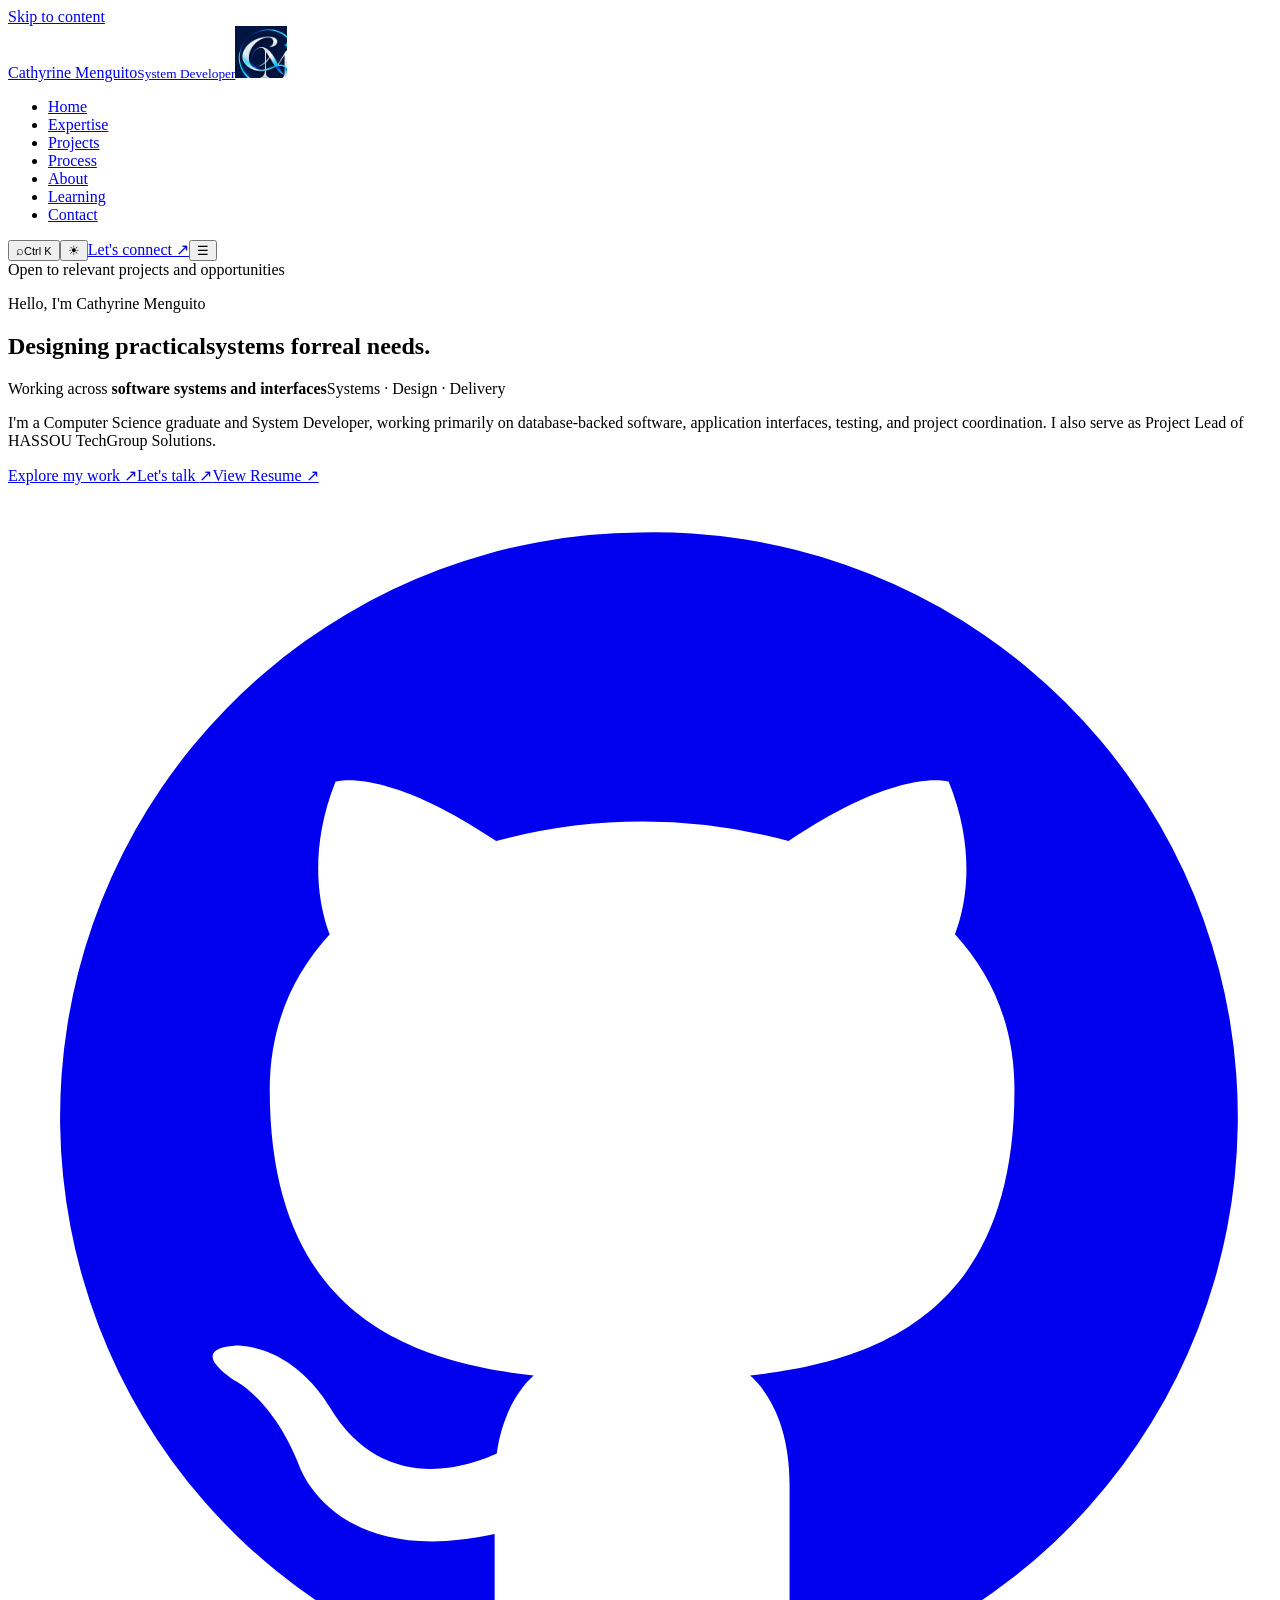
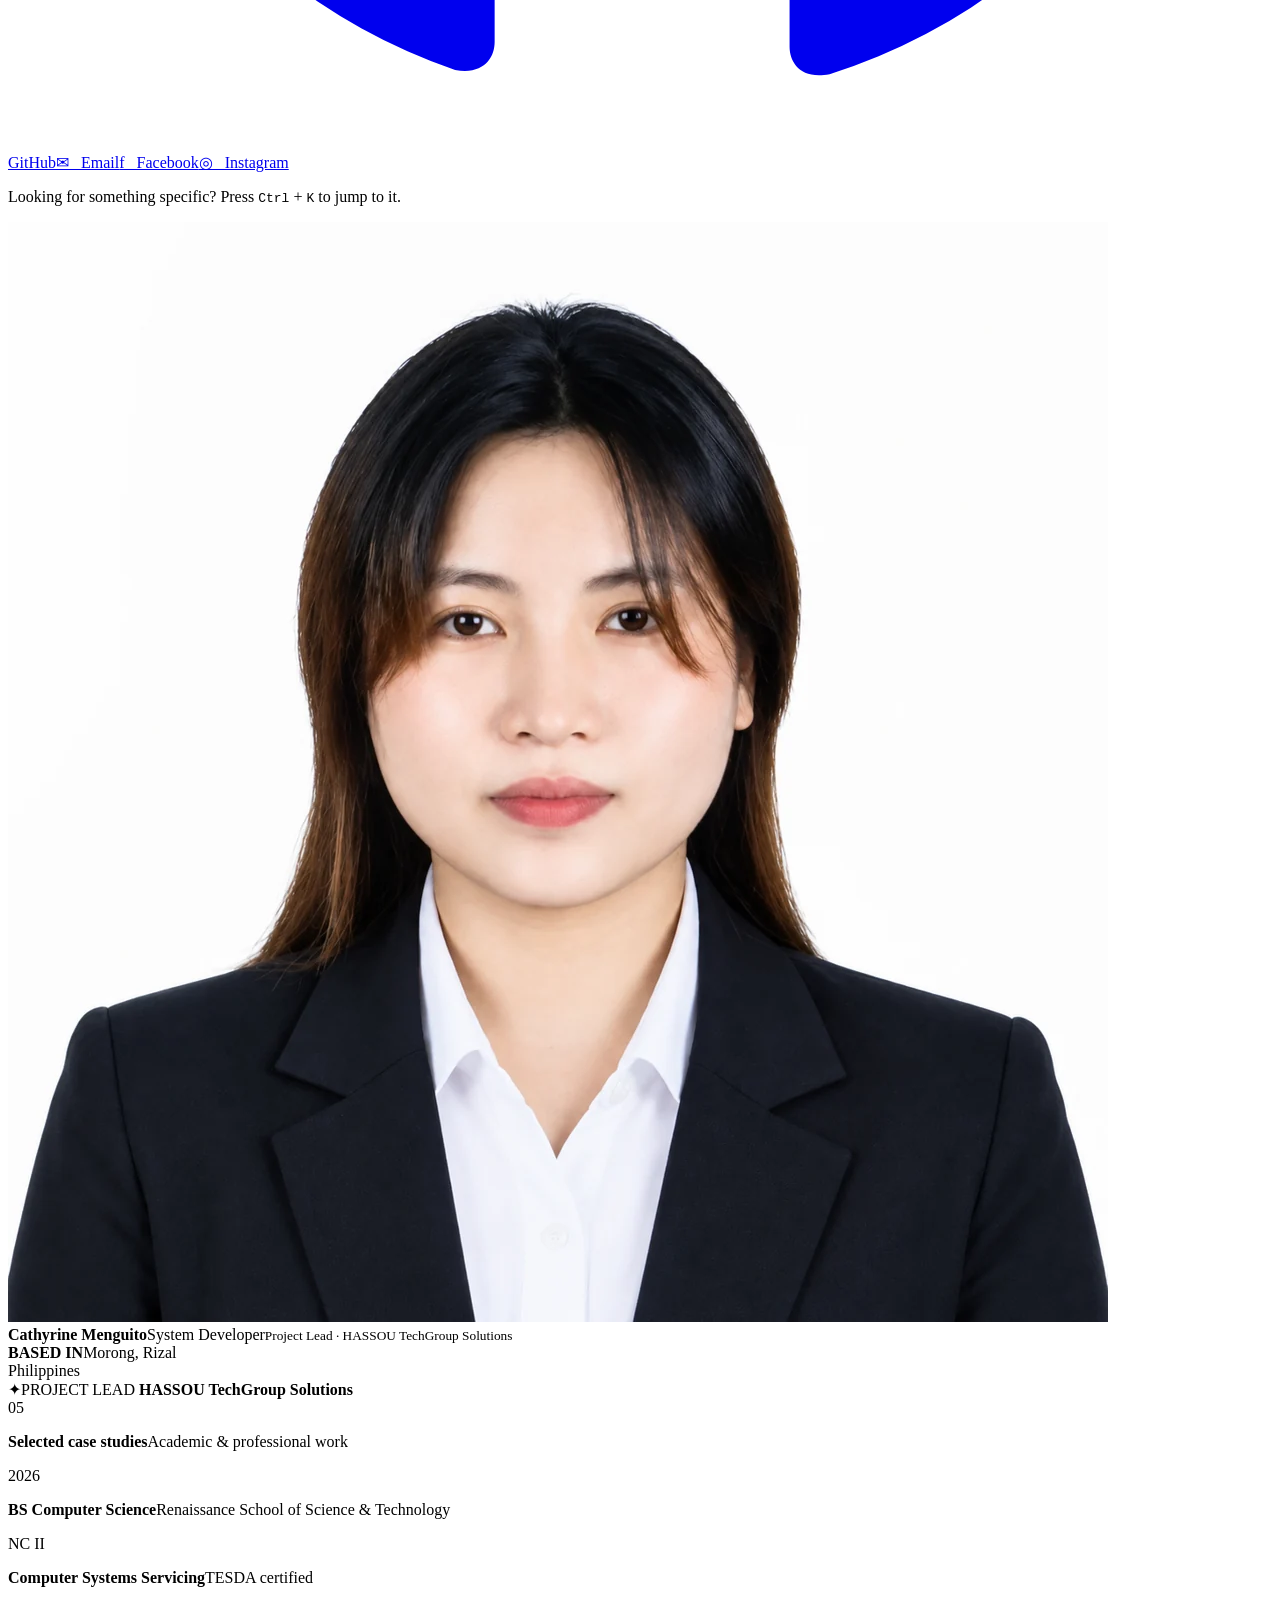
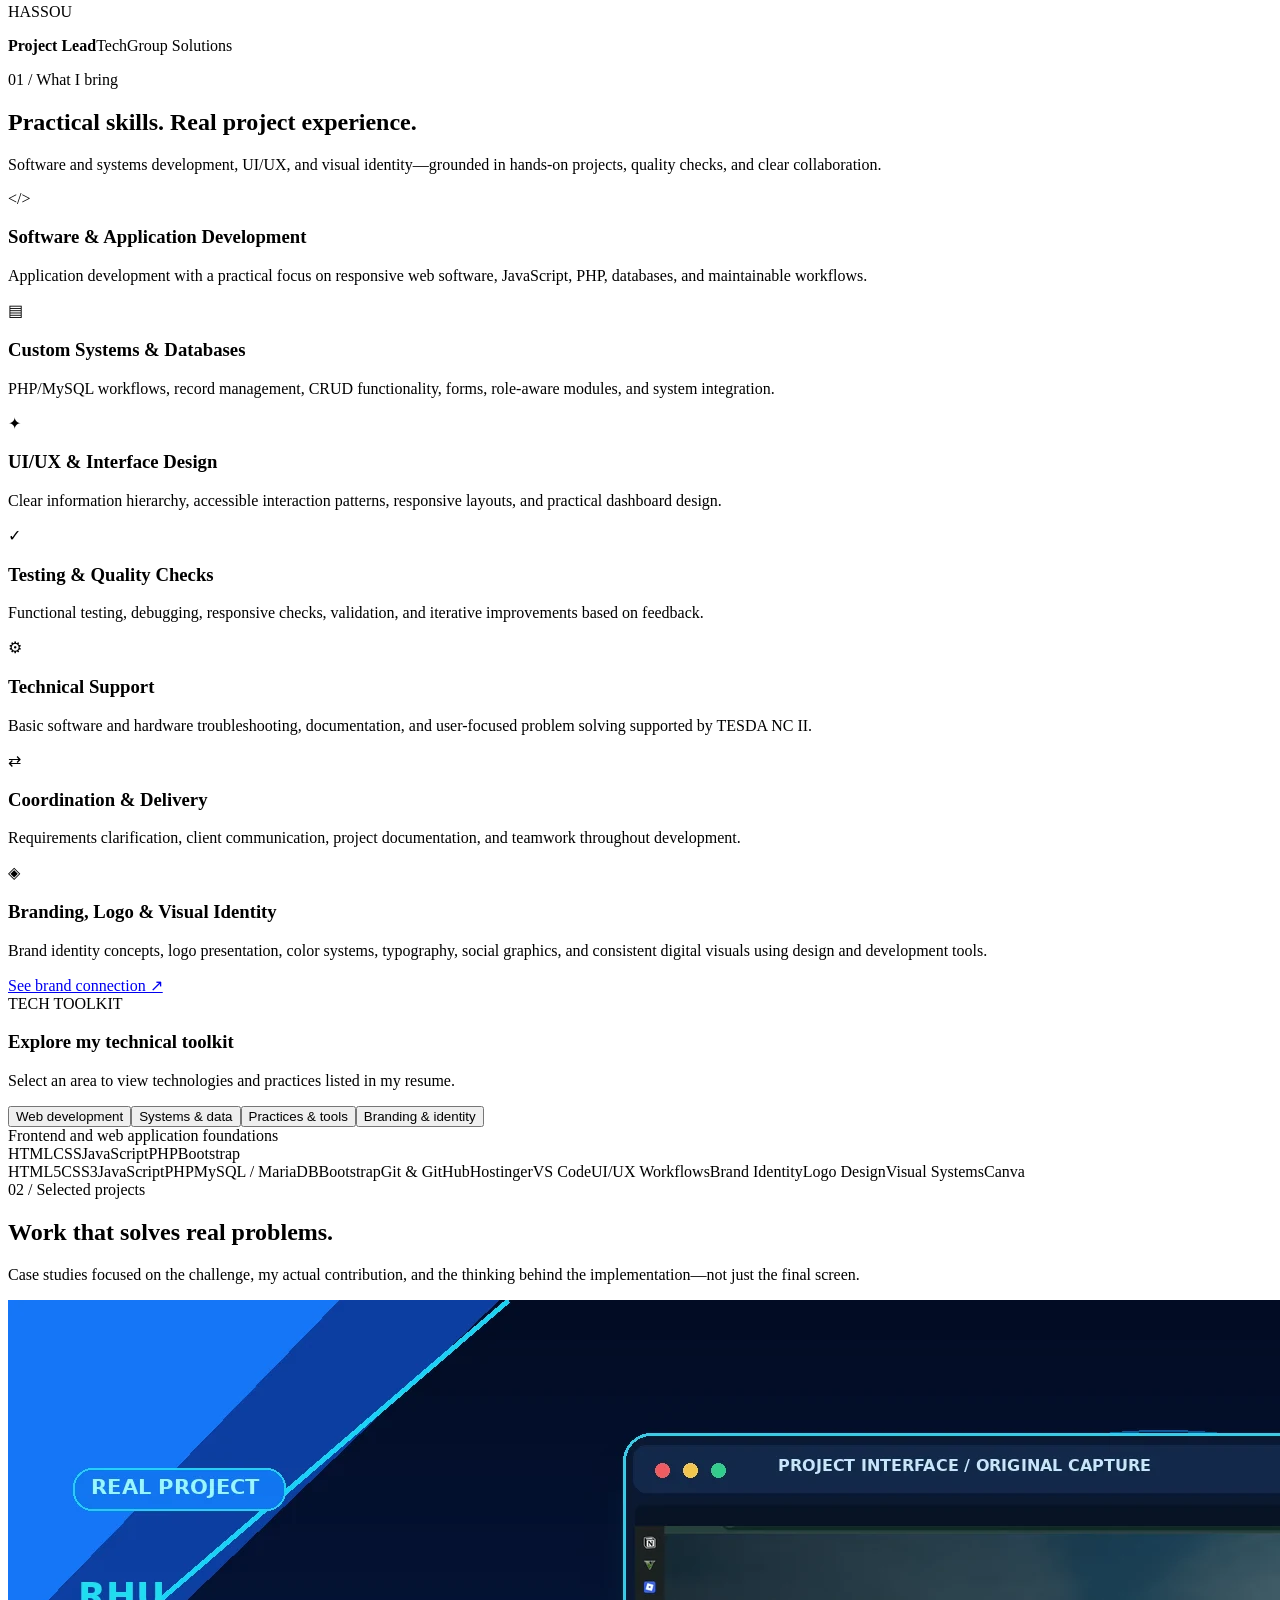
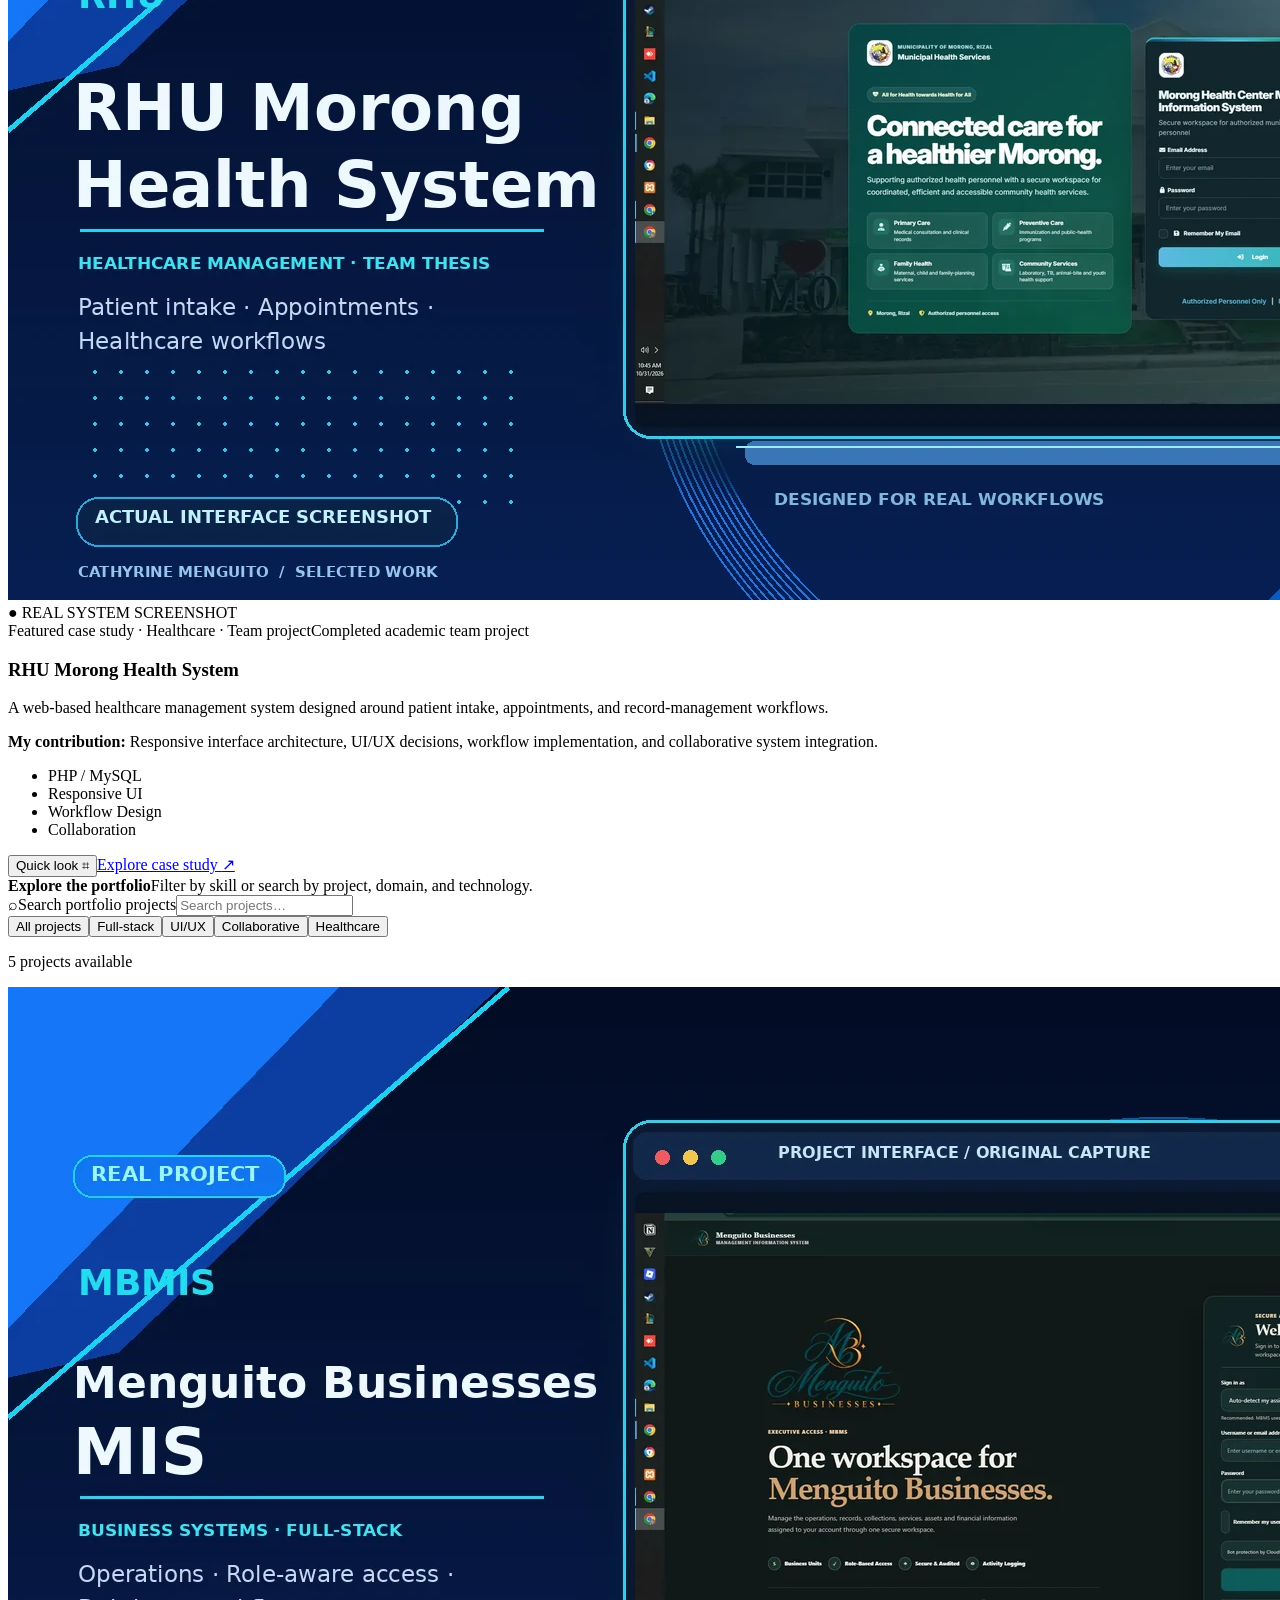
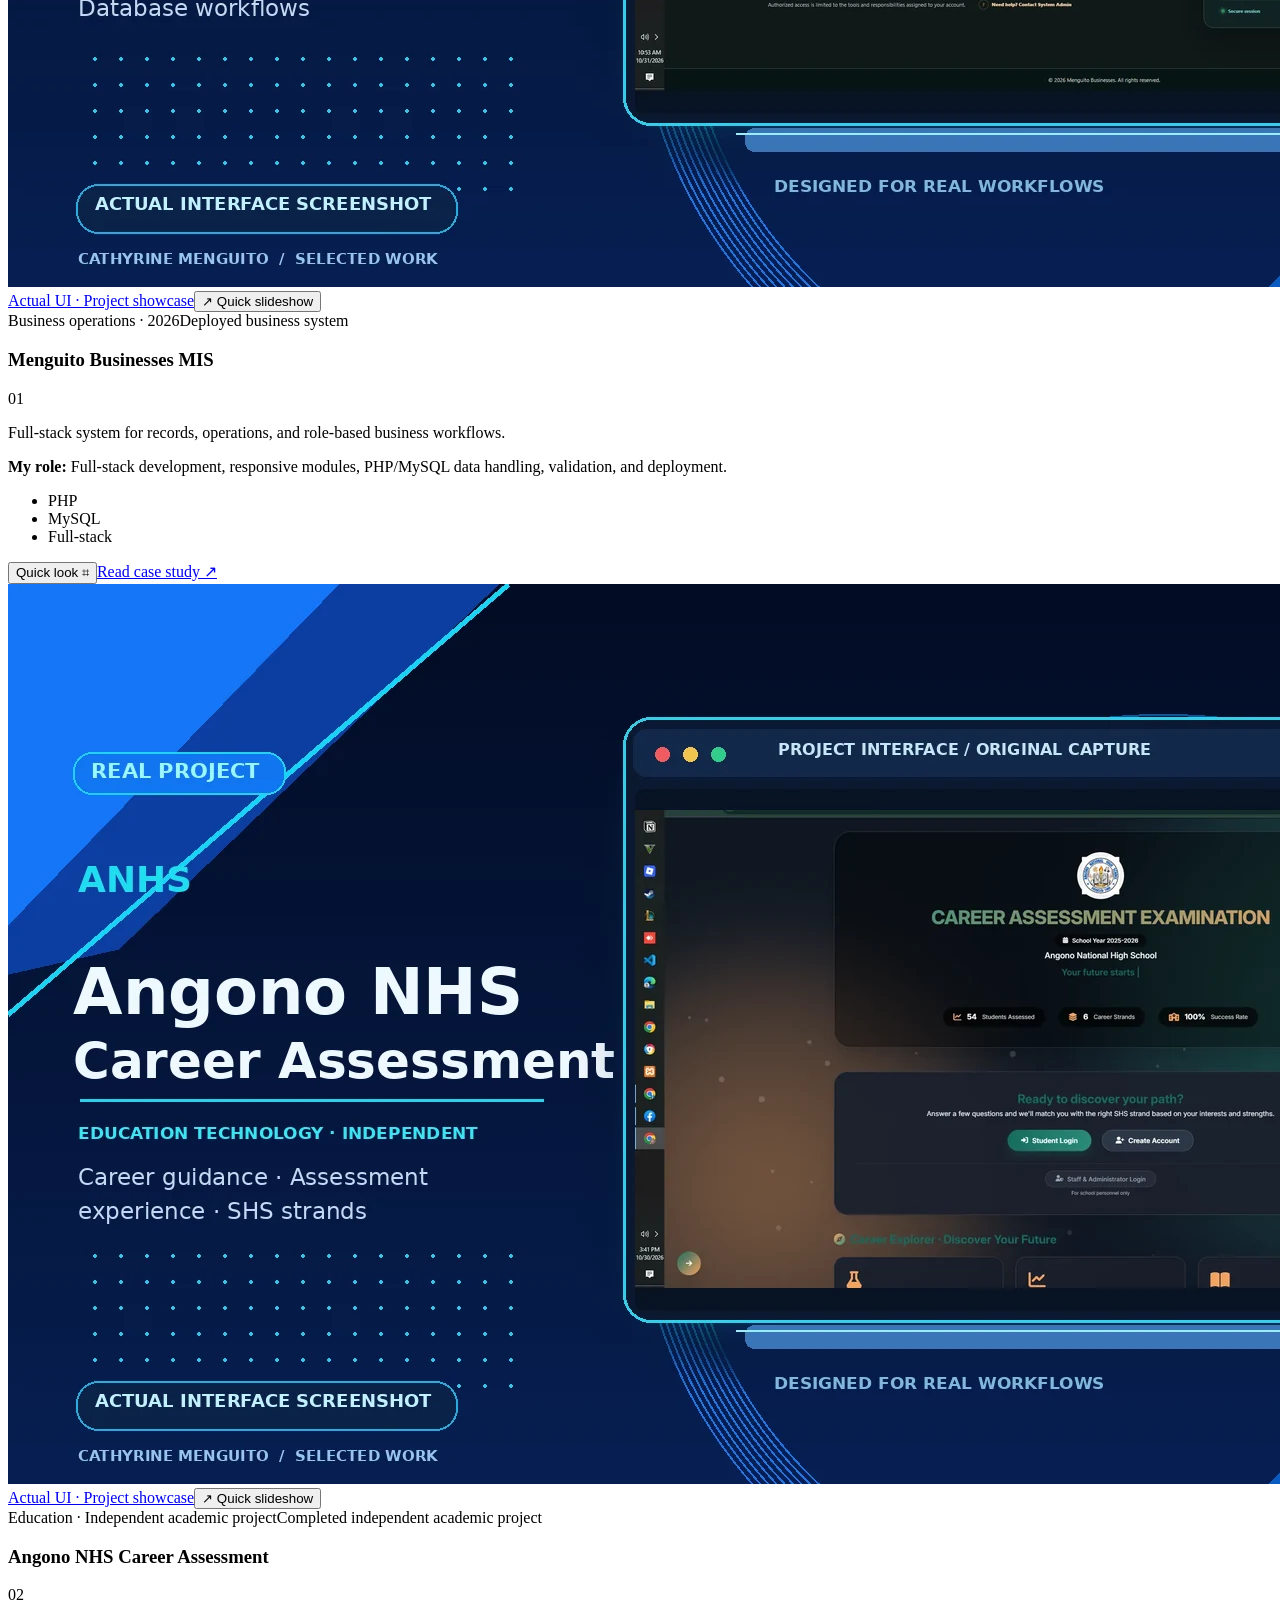
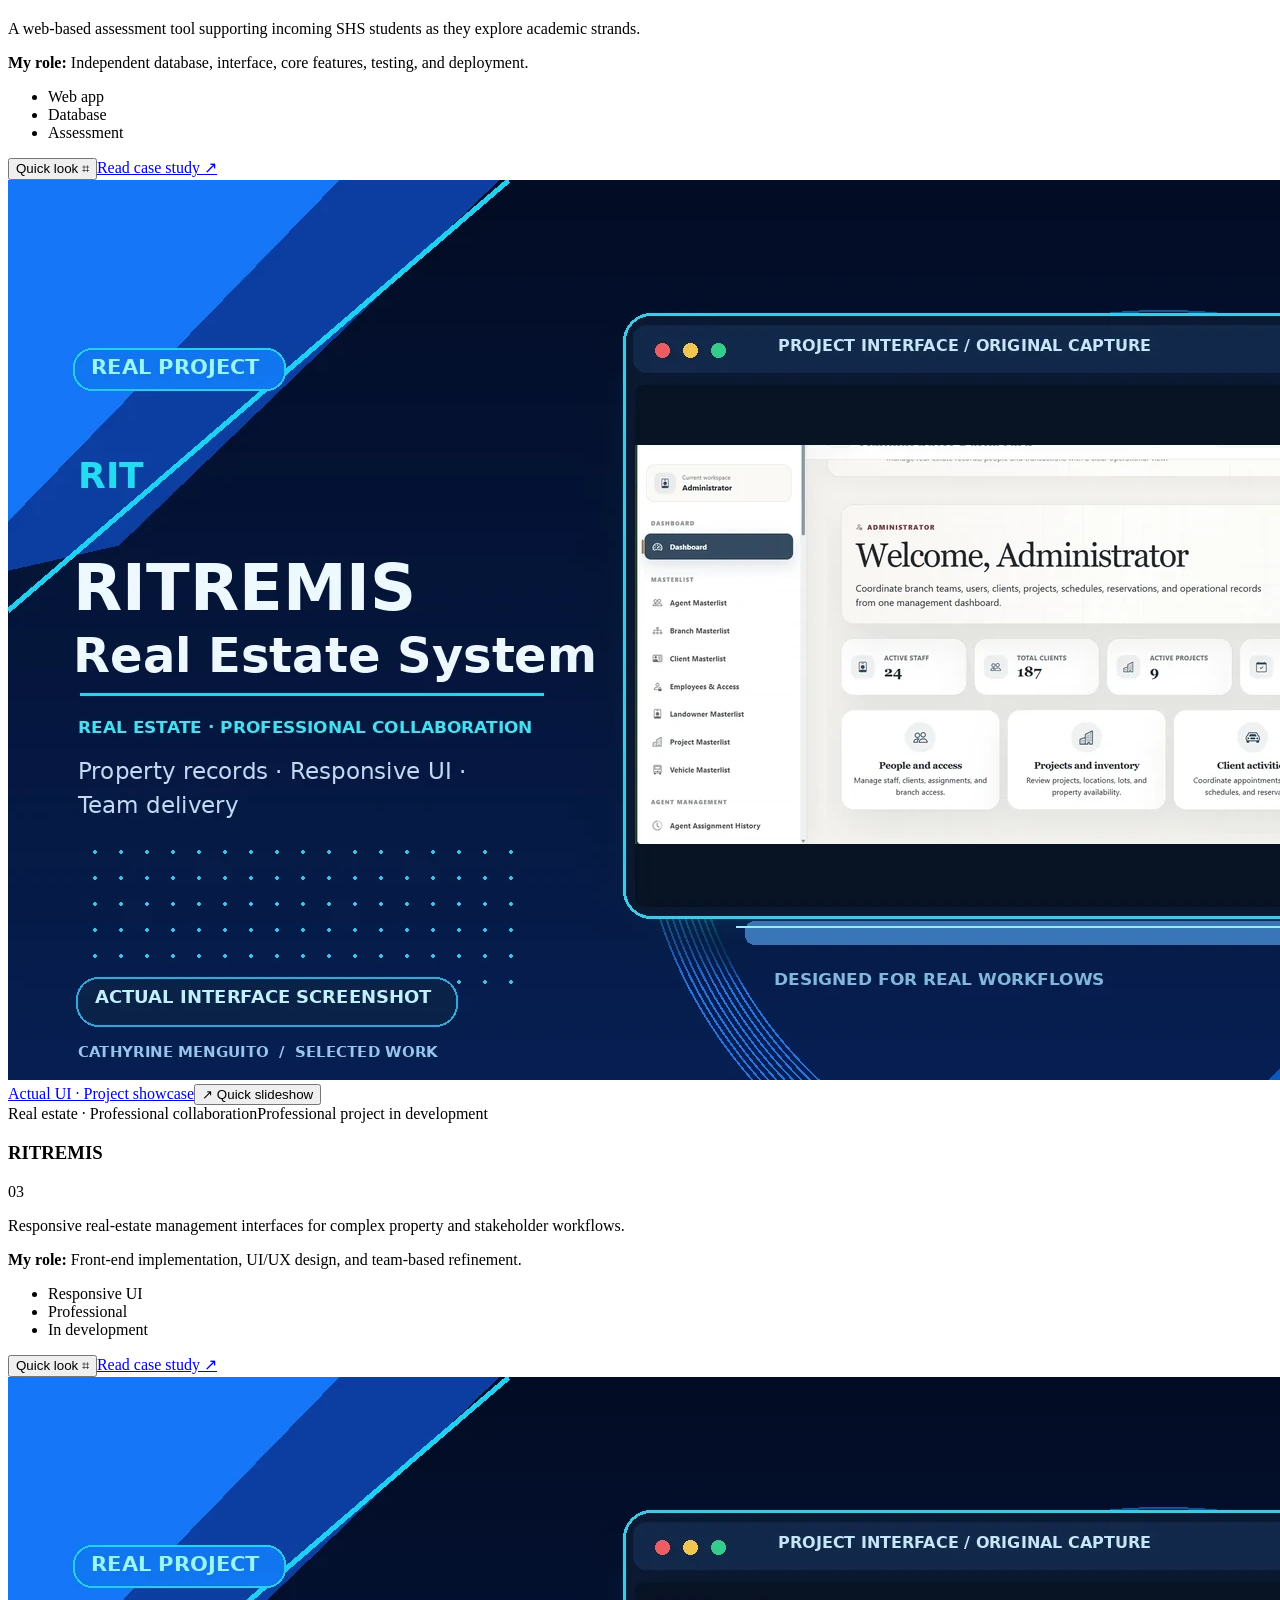
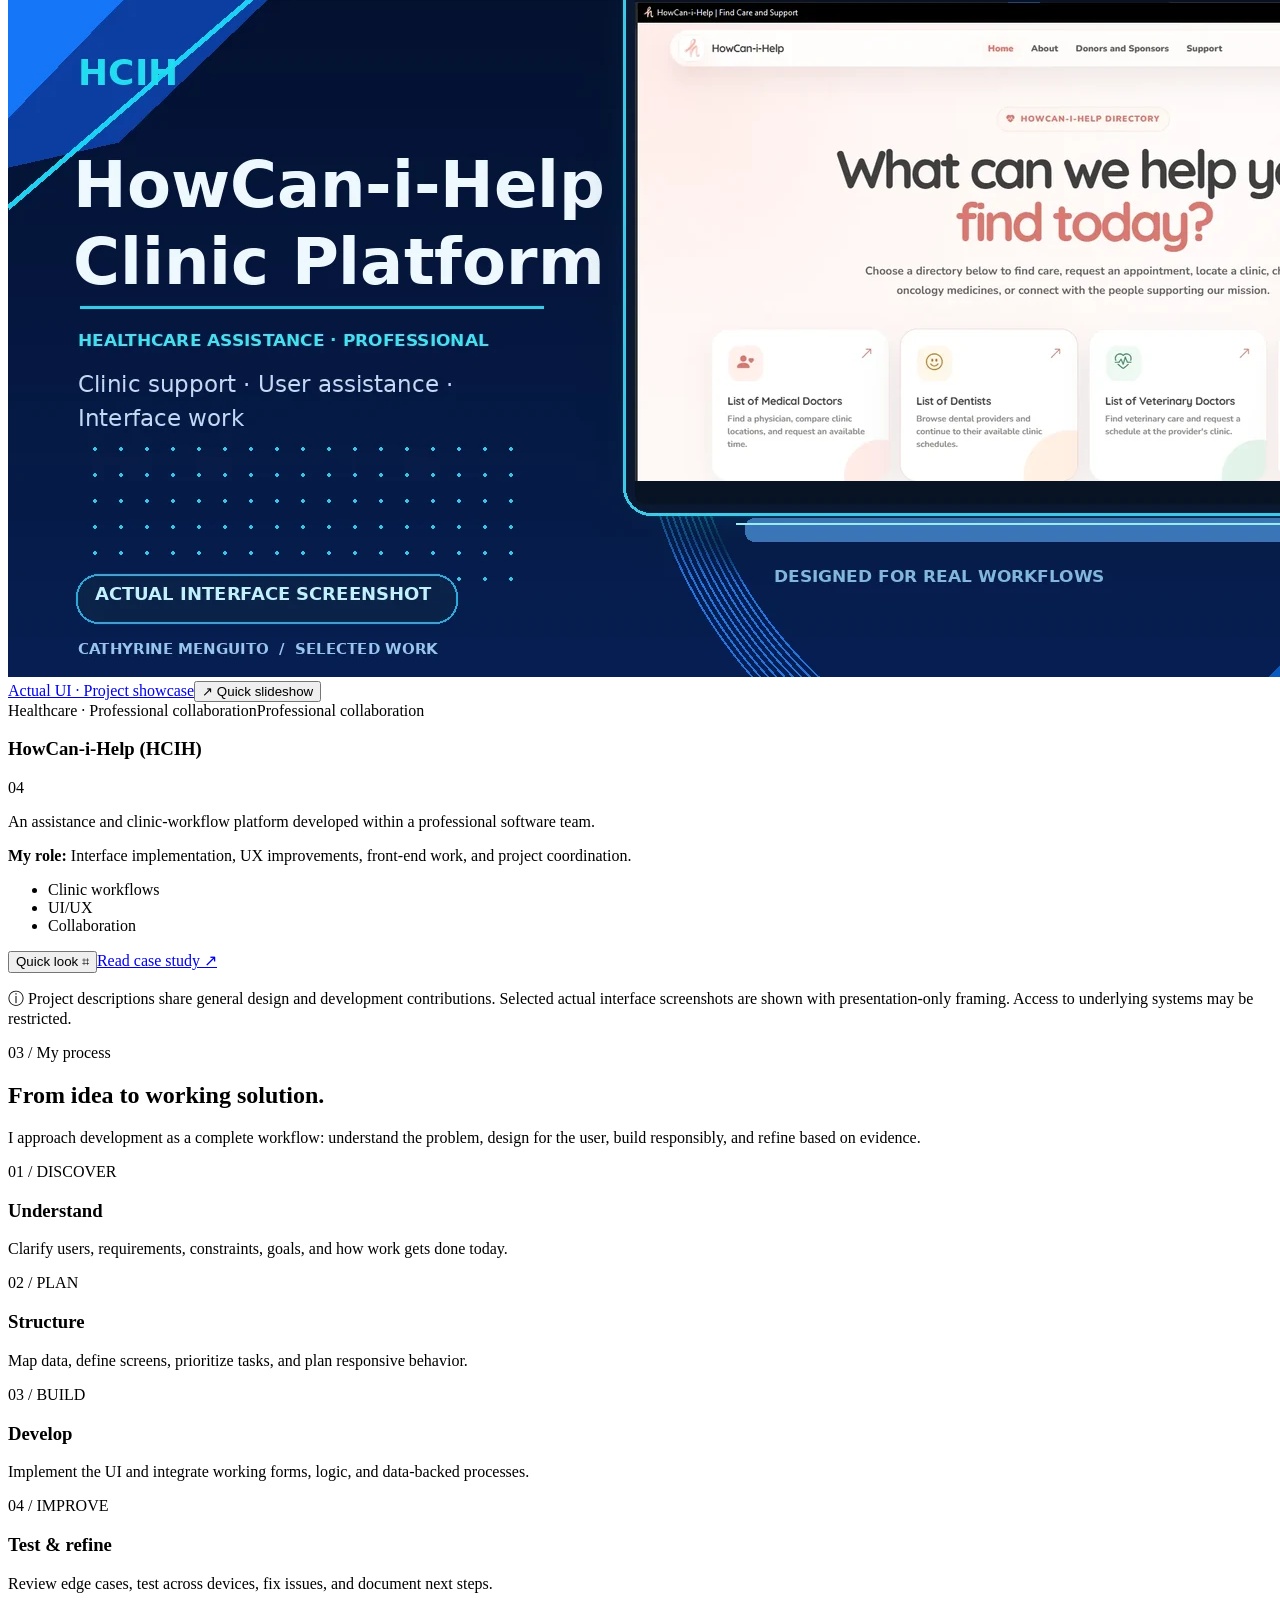
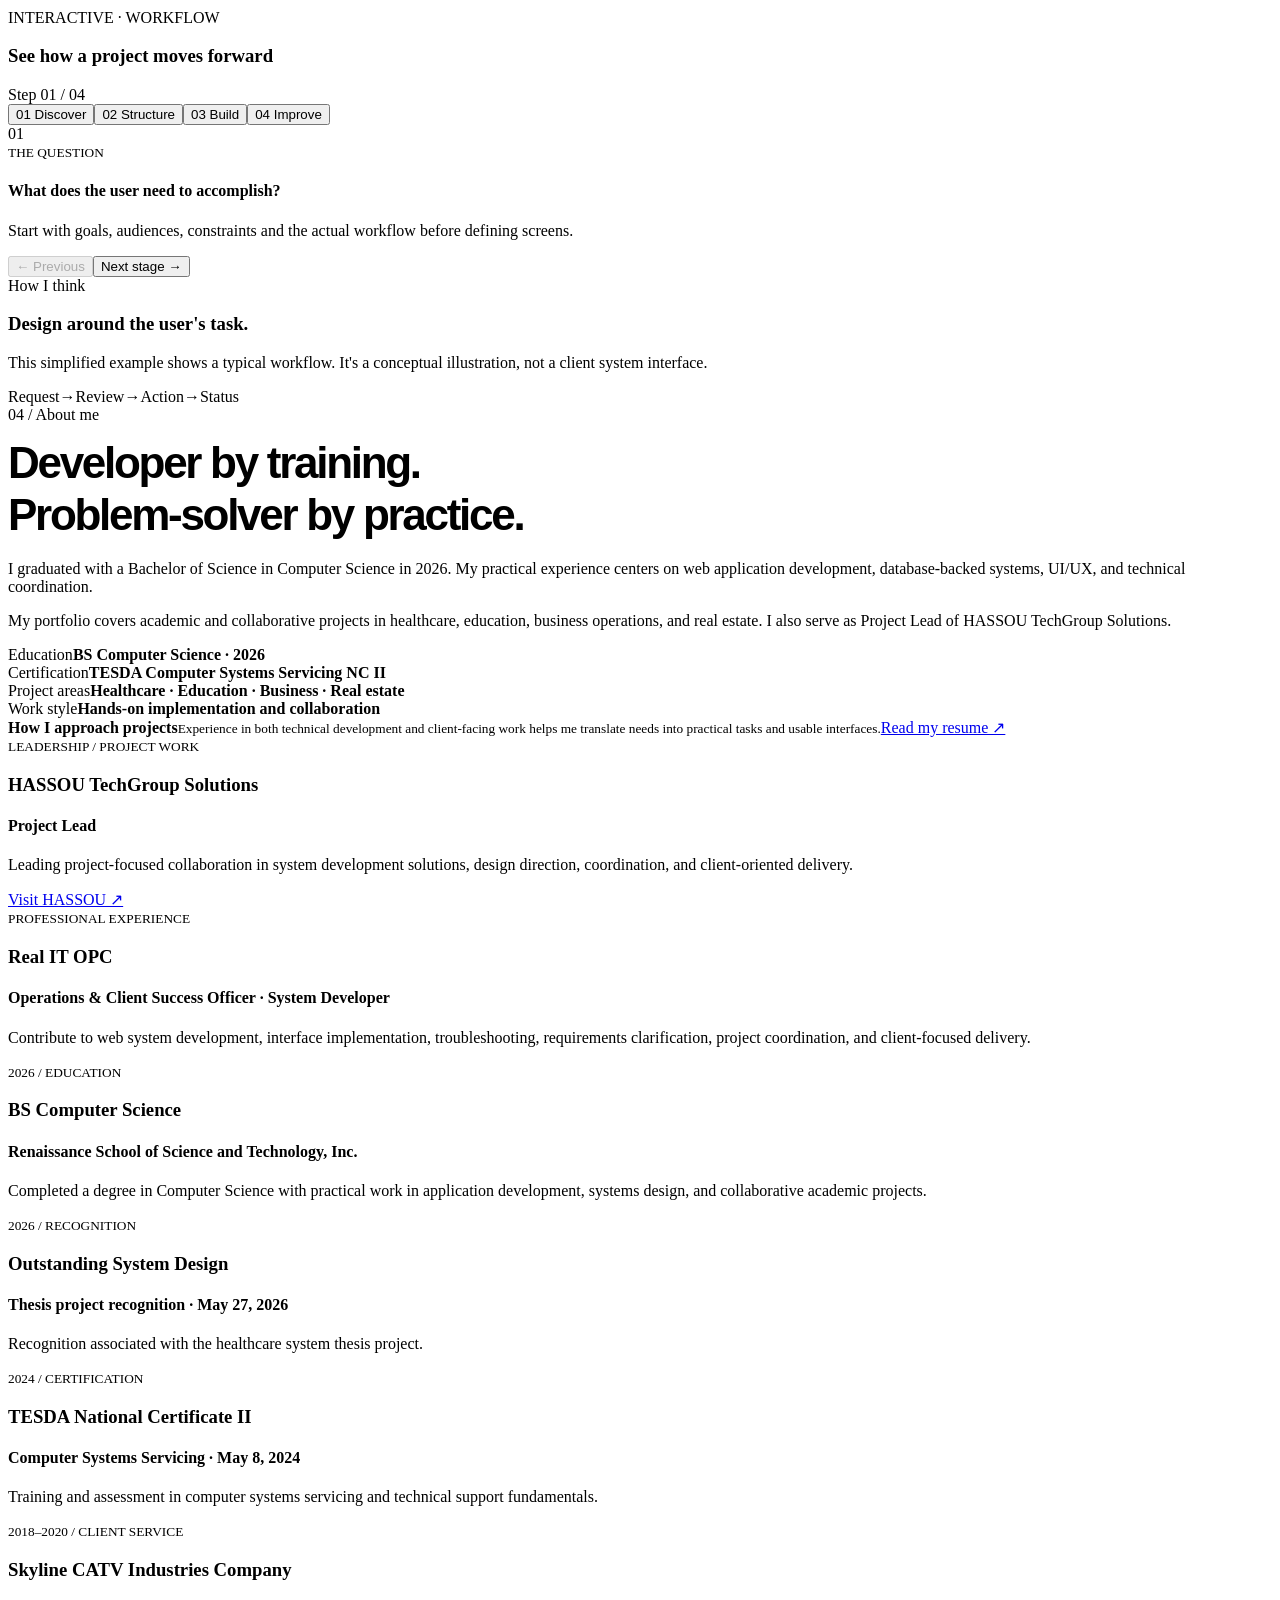
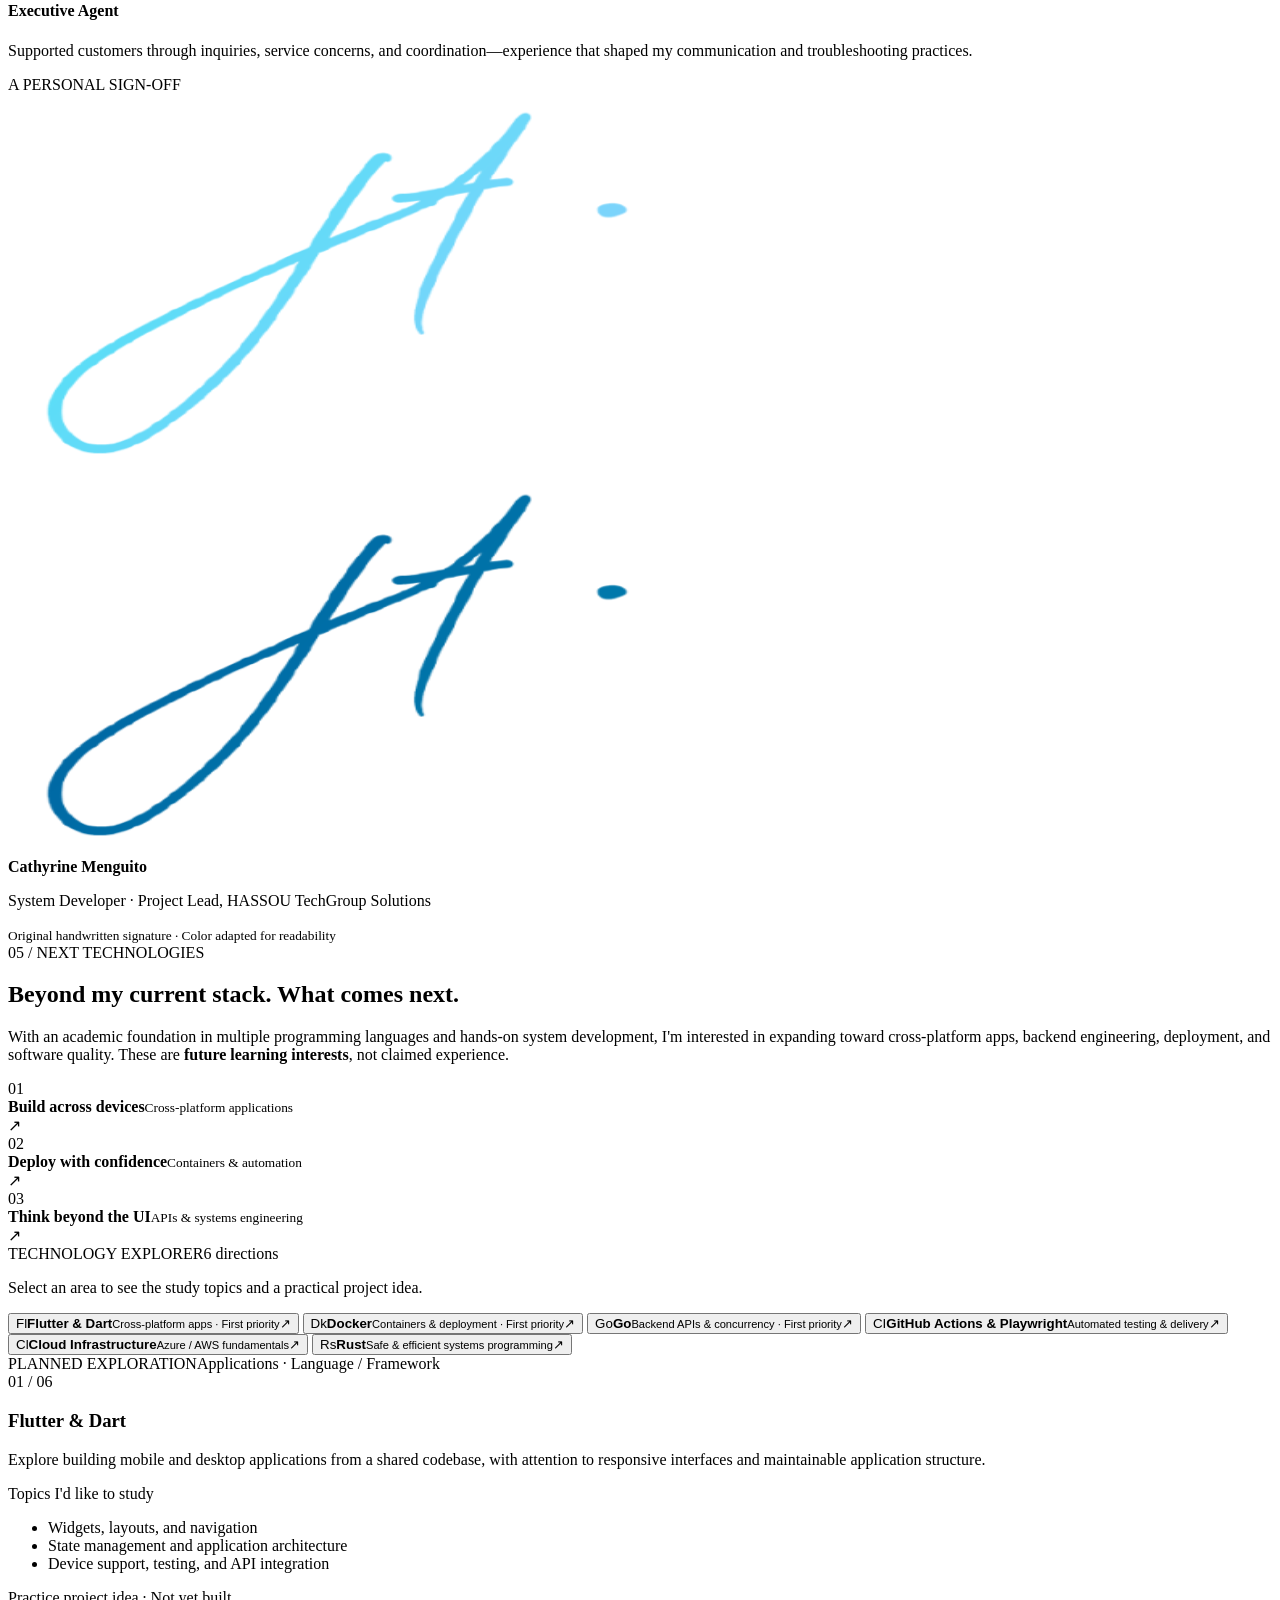
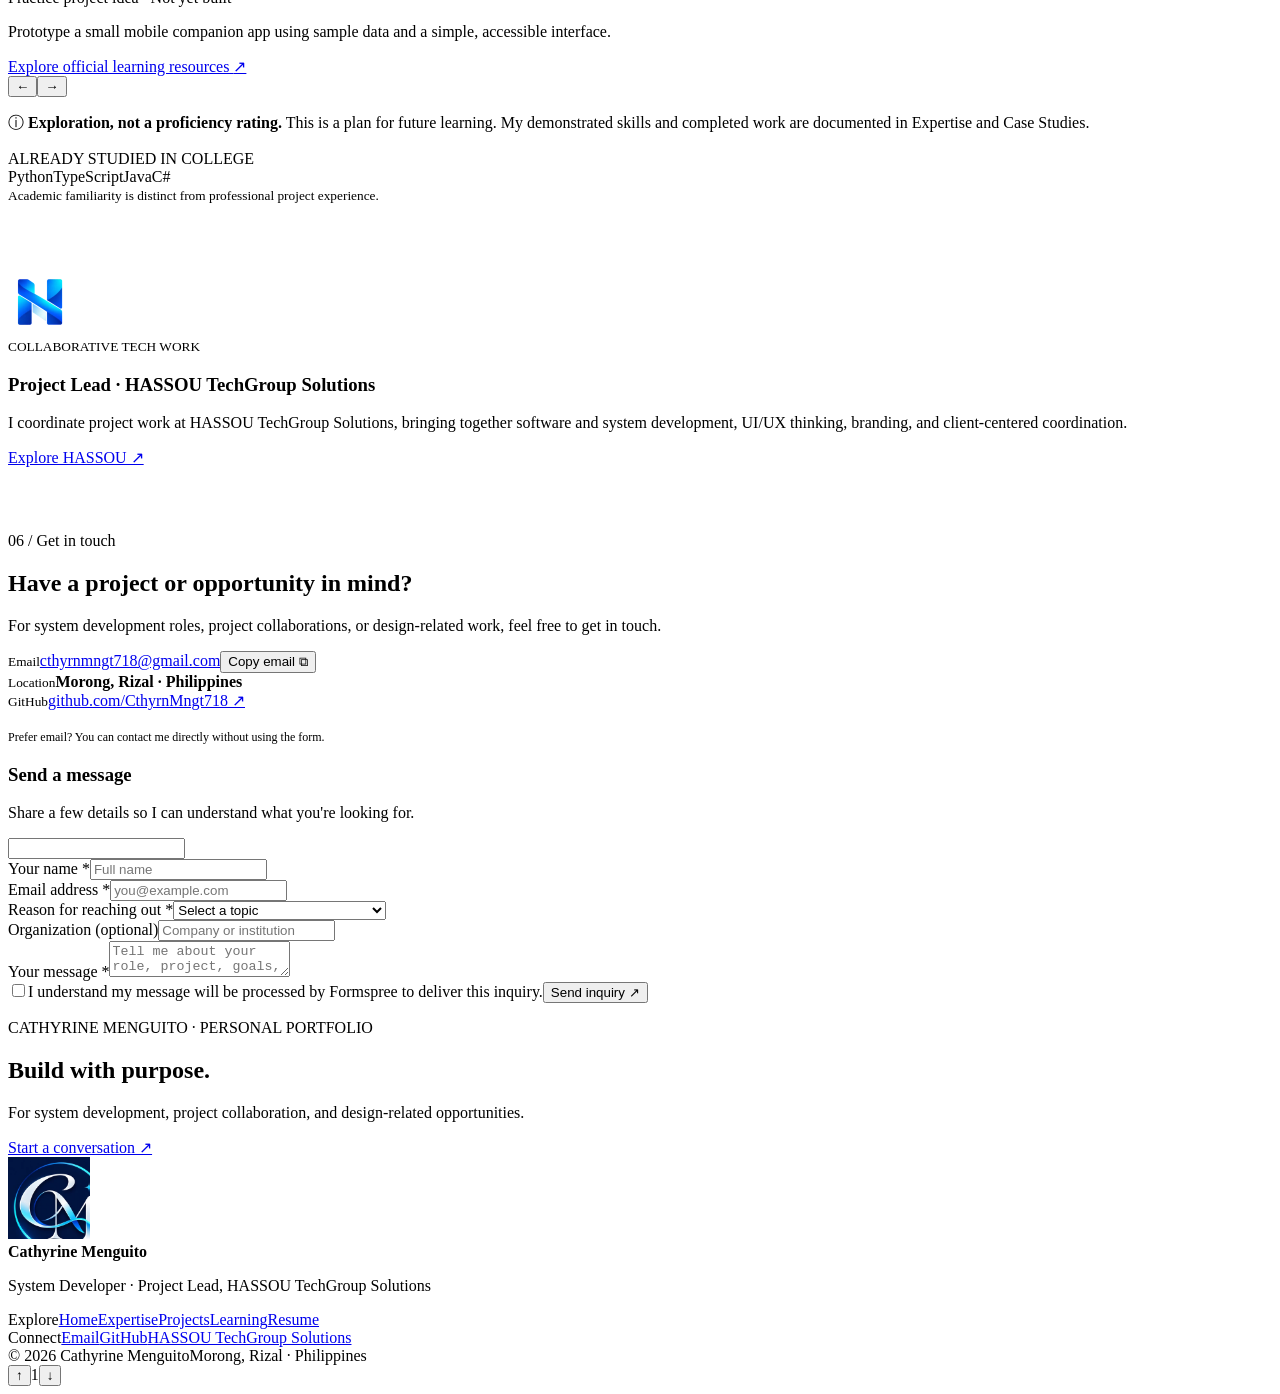
==== commit 0f35c99a: "Add files via upload" ====
--- a/index.html
+++ b/index.html
@@ -1,6 +1,6 @@
 <!DOCTYPE html>
 
-<html data-theme="dark" lang="en"><head><meta charset="utf-8"/><meta content="width=device-width,initial-scale=1" name="viewport"/><meta content="#041334" name="theme-color"/><meta content="Portfolio of Cathyrine Menguito, a Computer Science graduate and System Developer. Explore original screenshots and project work in healthcare, education, business and real estate." name="description"/><meta content="Cathyrine Menguito" name="author"/><meta content="website" property="og:type"/><meta content="Cathyrine Menguito | System Developer" property="og:title"/><meta content="Portfolio of Cathyrine Menguito, a Computer Science graduate and System Developer. Explore original screenshots and project work in healthcare, education, business and real estate." property="og:description"/><meta content="https://cthyrnmngt718.github.io/" property="og:url"/><meta content="https://cthyrnmngt718.github.io/assets/images/social-preview.jpg?v=4" property="og:image"/><meta content="summary_large_image" name="twitter:card"/><link href="https://cthyrnmngt718.github.io/" rel="canonical"/><link href="/favicon.ico" rel="icon"/><link href="/assets/css/site.css" rel="stylesheet"/><title>Cathyrine Menguito | System Developer · Portfolio</title><link href="/favicon-96x96.png" rel="icon" type="image/png"/><link href="/apple-touch-icon.png" rel="apple-touch-icon"/><link href="/assets/css/experience.css?v=5" rel="stylesheet"/><link href="/assets/css/refinement.css?v=3" rel="stylesheet"/><link href="/assets/css/finishing.css?v=2" rel="stylesheet"/><meta content="1200" property="og:image:width"/><meta content="630" property="og:image:height"/><meta content="image/jpeg" property="og:image:type"/><meta content="Cathyrine Menguito — System Developer and Project Lead, HASSOU TechGroup Solutions" property="og:image:alt"/><meta content="https://cthyrnmngt718.github.io/assets/images/social-preview.jpg?v=4" name="twitter:image"/></head><body><a class="skip-link" href="#main">Skip to content</a><header class="site-header" data-portfolio-header="true" id="topbar"><div class="wrap header-inner"><a aria-label="Cathyrine Menguito, home" class="brand brand-wordmark" href="/" title="Cathyrine Menguito — personal portfolio"><span class="brand-copy">Cathyrine Menguito<small>System Developer</small></span></a><a aria-label="Cathyrine Menguito — home" class="nav-center-logo" data-brand-center="true" href="/" title="CM · Cathyrine Menguito"><img alt="Calligraphic CM monogram" height="52" src="/assets/images/cm-monogram.webp" width="52"/></a><nav aria-label="Main navigation" id="sitePrimaryNav"><ul class="nav-links" id="primaryNav"><li><a href="/#home">Home</a></li><li><a href="/#expertise">Expertise</a></li><li><a href="/#work">Projects</a></li><li><a href="/#approach">Process</a></li><li><a href="/#about">About</a></li><li><a href="/#learning">Learning</a></li><li><a href="/#contact">Contact</a></li></ul></nav><div class="nav-actions"><button aria-controls="commandDialog" aria-haspopup="dialog" aria-label="Open site search and quick navigation" class="command-btn" id="openCommand" type="button"><span aria-hidden="true">⌕</span><small>Ctrl K</small></button><button aria-label="Switch color theme" class="theme-btn" id="themeButton" type="button">☀</button><a class="btn btn-primary header-cta" href="/#contact">Let's connect <span aria-hidden="true">↗</span></a><button aria-controls="primaryNav" aria-expanded="false" aria-label="Toggle navigation" class="menu-btn" id="menuButton" type="button">☰</button></div></div><div aria-hidden="true" class="reading-progress" id="readingProgress"></div></header><main id="main"><section class="hero" id="home"><div class="wrap"><div class="hero-grid"><div><div class="availability"><span aria-hidden="true" class="status-dot"></span> Open to relevant projects and opportunities</div><p class="hero-byline">Hello, I'm Cathyrine Menguito</p><h1><span class="line">Designing practical</span><span class="line">systems for</span><span class="line accent">real needs.</span></h1><p aria-label="Focus areas" class="hero-dynamic"><span aria-hidden="true" class="pulse-square"></span><span>Working across <strong id="dynamicRole">software systems</strong></span><span class="hero-dynamic-tip">↗ Systems, design &amp; development</span></p><p class="hero-desc">I'm a Computer Science graduate and System Developer, working primarily on database-backed software, application interfaces, testing, and project coordination. I also serve as Project Lead of HASSOU TechGroup Solutions.</p><div class="hero-actions"><a class="btn btn-primary" href="#work">Explore my work <span aria-hidden="true" class="icon-arrow">↗</span></a><a class="btn btn-secondary" href="#contact">Let's talk <span aria-hidden="true">↗</span></a><a class="btn btn-subtle" href="/assets/docs/Final-Resume-Cathyrine-Menguito.pdf" rel="noopener" target="_blank">View Resume ↗</a></div><div class="hero-socials"><a href="https://github.com/CthyrnMngt718" rel="noopener noreferrer" target="_blank"><svg aria-hidden="true" fill="currentColor" viewbox="0 0 24 24"><path d="M12 .9A11.1 11.1 0 0 0 8.49 22.5c.55.1.75-.24.75-.53v-2.05c-3.06.67-3.71-1.3-3.71-1.3-.5-1.27-1.22-1.61-1.22-1.61-1-.68.08-.67.08-.67 1.11.08 1.7 1.14 1.7 1.14.98 1.68 2.56 1.2 3.19.91.1-.71.39-1.2.7-1.48-2.44-.28-5.01-1.22-5.01-5.43 0-1.2.43-2.18 1.14-2.95-.11-.28-.49-1.4.11-2.9 0 0 .93-.3 3.05 1.13a10.6 10.6 0 0 1 5.55 0c2.12-1.43 3.04-1.13 3.04-1.13.61 1.5.23 2.62.12 2.9.71.77 1.13 1.75 1.13 2.95 0 4.22-2.57 5.15-5.02 5.43.4.35.75 1.03.75 2.07v3.08c0 .29.2.63.76.52A11.1 11.1 0 0 0 12 .9Z"></path></svg> GitHub</a><a href="mailto:cthyrnmngt718@gmail.com">✉   Email</a><a href="https://www.facebook.com/cathyrine.menguito" rel="noopener noreferrer" target="_blank">f   Facebook</a><a href="https://www.instagram.com/itsme_cthymngt/" rel="noopener noreferrer" target="_blank">◎   Instagram</a></div><p class="hero-shortcut">Looking for something specific? Press <kbd>Ctrl</kbd> + <kbd>K</kbd> to jump to it.</p></div><div class="portrait-wrap" data-reveal="right"><div class="portrait-card"><img alt="Professional portrait of Cathyrine Menguito wearing a dark blazer" fetchpriority="high" height="1100" src="/assets/images/cathyrine-professional.webp" width="1100"/><div class="portrait-caption"><strong>Cathyrine Menguito</strong><span>System Developer</span><small>Project Lead · HASSOU TechGroup Solutions</small></div></div><div class="floating-note"><b>BASED IN</b>Morong, Rizal<br/>Philippines</div><div class="portrait-role-chip" data-reveal="up"><span aria-hidden="true" class="role-chip-icon">✦</span><span>PROJECT LEAD <strong>HASSOU TechGroup Solutions</strong></span></div></div></div><div aria-hidden="true" class="hero-rule"></div><div aria-label="Professional highlights" class="quick-proof"><article><div class="stat">05</div><p><strong>Selected case studies</strong>Academic &amp; professional work</p></article><article><div class="stat">2026</div><p><strong>BS Computer Science</strong>Renaissance School of Science &amp; Technology</p></article><article><div class="stat">NC II</div><p><strong>Computer Systems Servicing</strong>TESDA certified</p></article><article><div class="stat">HASSOU</div><p><strong>Project Lead</strong>TechGroup Solutions</p></article></div></div></section>
+<html data-theme="dark" lang="en"><head><meta charset="utf-8"/><meta content="width=device-width,initial-scale=1" name="viewport"/><meta content="#041334" name="theme-color"/><meta content="Cathyrine Menguito — System Developer and Project Lead at HASSOU TechGroup Solutions. Explore five real academic and professional system case studies, technical skills and experience." name="description"/><meta content="Cathyrine Menguito" name="author"/><meta content="website" property="og:type"/><meta content="Cathyrine Menguito | System Developer" property="og:title"/><meta content="System Developer · Project Lead at HASSOU TechGroup Solutions. Five real project case studies across healthcare, education, business and real estate." property="og:description"/><meta content="https://cthyrnmngt718.github.io/" property="og:url"/><meta content="https://cthyrnmngt718.github.io/assets/images/social-preview.jpg?v=4" property="og:image"/><meta content="summary_large_image" name="twitter:card"/><link href="https://cthyrnmngt718.github.io/" rel="canonical"/><link href="/favicon.ico?v=phase1" rel="icon" sizes="any"/><link href="/favicon.svg?v=phase1" rel="icon" type="image/svg+xml"/><title>Cathyrine Menguito | System Developer · Portfolio</title><link href="/favicon-96x96.png?v=phase1" rel="icon" sizes="96x96" type="image/png"/><link href="/apple-touch-icon.png?v=phase1" rel="apple-touch-icon" sizes="180x180"/><link href="/site.webmanifest" rel="manifest"/><meta content="1200" property="og:image:width"/><meta content="630" property="og:image:height"/><meta content="image/jpeg" property="og:image:type"/><meta content="Cathyrine Menguito — System Developer and Project Lead, HASSOU TechGroup Solutions" property="og:image:alt"/><meta content="https://cthyrnmngt718.github.io/assets/images/social-preview.jpg?v=4" name="twitter:image"/><link href="/assets/css/portfolio.css?v=final1" rel="stylesheet"/></head><body><a class="skip-link" href="#main">Skip to content</a><header class="site-header" data-portfolio-header="true" id="topbar"><div class="wrap header-inner"><a aria-label="Cathyrine Menguito, home" class="brand brand-wordmark" href="/" title="Cathyrine Menguito — personal portfolio"><span class="brand-copy">Cathyrine Menguito<small>System Developer</small></span></a><a aria-label="Cathyrine Menguito — home" class="nav-center-logo" data-brand-center="true" href="/" title="CM · Cathyrine Menguito"><img alt="CM monogram" height="52" src="/assets/images/cm-monogram.webp?v=phase1" width="52"/></a><nav aria-label="Main navigation" id="sitePrimaryNav"><ul class="nav-links" id="primaryNav"><li><a href="/#home">Home</a></li><li><a href="/#expertise">Expertise</a></li><li><a href="/#work">Projects</a></li><li><a href="/#approach">Process</a></li><li><a href="/#about">About</a></li><li><a href="/#learning">Learning</a></li><li><a href="/#contact">Contact</a></li></ul></nav><div class="nav-actions"><button aria-controls="commandDialog" aria-haspopup="dialog" aria-label="Open site search and quick navigation" class="command-btn" id="openCommand" type="button"><span aria-hidden="true">⌕</span><small>Ctrl K</small></button><button aria-label="Switch color theme" class="theme-btn" id="themeButton" type="button">☀</button><a class="btn btn-primary header-cta" href="/#contact">Let's connect <span aria-hidden="true">↗</span></a><button aria-controls="primaryNav" aria-expanded="false" aria-label="Toggle navigation" class="menu-btn" id="menuButton" type="button">☰</button></div></div><div aria-hidden="true" class="reading-progress" id="readingProgress"></div></header><main id="main"><section class="hero" id="home"><div class="wrap"><div class="hero-grid"><div><div class="availability"><span aria-hidden="true" class="status-dot"></span> Open to relevant projects and opportunities</div><p class="hero-byline">Hello, I'm Cathyrine Menguito</p><h1><span class="line">Designing practical</span><span class="line">systems for</span><span class="line accent">real needs.</span></h1><p aria-label="Focus areas" class="hero-dynamic"><span aria-hidden="true" class="pulse-square"></span><span>Working across <strong id="dynamicRole">software systems and interfaces</strong></span><span class="hero-dynamic-tip">Systems · Design · Delivery</span></p><p class="hero-desc">I'm a Computer Science graduate and System Developer, working primarily on database-backed software, application interfaces, testing, and project coordination. I also serve as Project Lead of HASSOU TechGroup Solutions.</p><div class="hero-actions"><a class="btn btn-primary" href="#work">Explore my work <span aria-hidden="true" class="icon-arrow">↗</span></a><a class="btn btn-secondary" href="#contact">Let's talk <span aria-hidden="true">↗</span></a><a class="btn btn-subtle" href="/assets/docs/Final-Resume-Cathyrine-Menguito.pdf" rel="noopener" target="_blank">View Resume ↗</a></div><div class="hero-socials"><a href="https://github.com/CthyrnMngt718" rel="noopener noreferrer" target="_blank"><svg aria-hidden="true" fill="currentColor" viewbox="0 0 24 24"><path d="M12 .9A11.1 11.1 0 0 0 8.49 22.5c.55.1.75-.24.75-.53v-2.05c-3.06.67-3.71-1.3-3.71-1.3-.5-1.27-1.22-1.61-1.22-1.61-1-.68.08-.67.08-.67 1.11.08 1.7 1.14 1.7 1.14.98 1.68 2.56 1.2 3.19.91.1-.71.39-1.2.7-1.48-2.44-.28-5.01-1.22-5.01-5.43 0-1.2.43-2.18 1.14-2.95-.11-.28-.49-1.4.11-2.9 0 0 .93-.3 3.05 1.13a10.6 10.6 0 0 1 5.55 0c2.12-1.43 3.04-1.13 3.04-1.13.61 1.5.23 2.62.12 2.9.71.77 1.13 1.75 1.13 2.95 0 4.22-2.57 5.15-5.02 5.43.4.35.75 1.03.75 2.07v3.08c0 .29.2.63.76.52A11.1 11.1 0 0 0 12 .9Z"></path></svg> GitHub</a><a href="mailto:cthyrnmngt718@gmail.com">✉   Email</a><a href="https://www.facebook.com/cathyrine.menguito" rel="noopener noreferrer" target="_blank">f   Facebook</a><a href="https://www.instagram.com/itsme_cthymngt/" rel="noopener noreferrer" target="_blank">◎   Instagram</a></div><p class="hero-shortcut">Looking for something specific? Press <kbd>Ctrl</kbd> + <kbd>K</kbd> to jump to it.</p></div><div class="portrait-wrap" data-reveal="right"><div class="portrait-card"><img alt="Professional portrait of Cathyrine Menguito wearing a dark blazer" fetchpriority="high" height="1100" src="/assets/images/cathyrine-professional.webp" width="1100"/><div class="portrait-caption"><strong>Cathyrine Menguito</strong><span>System Developer</span><small>Project Lead · HASSOU TechGroup Solutions</small></div></div><div class="floating-note"><b>BASED IN</b>Morong, Rizal<br/>Philippines</div><div class="portrait-role-chip" data-reveal="up"><span aria-hidden="true" class="role-chip-icon">✦</span><span>PROJECT LEAD <strong>HASSOU TechGroup Solutions</strong></span></div></div></div><div aria-hidden="true" class="hero-rule"></div><div aria-label="Professional highlights" class="quick-proof"><article><div class="stat">05</div><p><strong>Selected case studies</strong>Academic &amp; professional work</p></article><article><div class="stat">2026</div><p><strong>BS Computer Science</strong>Renaissance School of Science &amp; Technology</p></article><article><div class="stat">NC II</div><p><strong>Computer Systems Servicing</strong>TESDA certified</p></article><article><div class="stat">HASSOU</div><p><strong>Project Lead</strong>TechGroup Solutions</p></article></div></div></section>
 <section class="section alt" id="expertise"><div class="wrap"><div class="section-top" data-reveal="up"><div><span class="eyebrow">01 / What I bring</span><h2>Practical skills. <span class="accent">Real project experience.</span></h2></div><p>Software and systems development, UI/UX, and visual identity—grounded in hands-on projects, quality checks, and clear collaboration.</p></div><div class="expertise-grid">
 <article class="expert-card panel interactive-surface" data-reveal="up"><span class="expert-icon">&lt;/&gt;</span><h3>Software &amp; Application Development</h3><p>Application development with a practical focus on responsive web software, JavaScript, PHP, databases, and maintainable workflows.</p></article>
 <article class="expert-card panel interactive-surface" data-reveal="up"><span class="expert-icon">▤</span><h3>Custom Systems &amp; Databases</h3><p>PHP/MySQL workflows, record management, CRUD functionality, forms, role-aware modules, and system integration.</p></article>
@@ -10,9 +10,9 @@
 <article class="expert-card panel interactive-surface" data-reveal="up"><span class="expert-icon">⇄</span><h3>Coordination &amp; Delivery</h3><p>Requirements clarification, client communication, project documentation, and teamwork throughout development.</p></article>
 <article class="expert-card panel interactive-surface brand-expertise" data-reveal="up"><span aria-hidden="true" class="expert-icon">◈</span><h3>Branding, Logo &amp; Visual Identity</h3><p>Brand identity concepts, logo presentation, color systems, typography, social graphics, and consistent digital visuals using design and development tools.</p><a class="expert-mini-link" href="/#collaboration">See brand connection ↗</a></article></div><div class="skill-explorer panel"><div class="skill-explorer-head"><div><span class="eyebrow">TECH TOOLKIT</span><h3>Explore my technical toolkit</h3></div><p>Select an area to view technologies and practices listed in my resume.</p></div><div aria-label="Technical skill groups" class="skill-tabs" role="tablist"><button aria-controls="skillDisplay" aria-selected="true" data-skill="web" id="skillTab0" role="tab" tabindex="0" type="button">Web development</button><button aria-controls="skillDisplay" aria-selected="false" data-skill="data" id="skillTab1" role="tab" tabindex="-1" type="button">Systems &amp; data</button><button aria-controls="skillDisplay" aria-selected="false" data-skill="practice" id="skillTab2" role="tab" tabindex="-1" type="button">Practices &amp; tools</button><button aria-controls="skillDisplay" aria-selected="false" data-skill="brand" id="skillTab3" role="tab" tabindex="-1" type="button">Branding &amp; identity</button></div><div aria-labelledby="skillTab0" id="skillDisplay" role="tabpanel" tabindex="0"><span class="skill-caption">Frontend and web application foundations</span><div class="skill-pills" id="skillPills"><span>HTML</span><span>CSS</span><span>JavaScript</span><span>PHP</span><span>Bootstrap</span></div></div></div><div aria-label="Technologies and platforms" class="skills-strip"><span>HTML5</span><span>CSS3</span><span>JavaScript</span><span>PHP</span><span>MySQL / MariaDB</span><span>Bootstrap</span><span>Git &amp; GitHub</span><span>Hostinger</span><span>VS Code</span><span>UI/UX Workflows</span><span>Brand Identity</span><span>Logo Design</span><span>Visual Systems</span><span>Canva</span></div></div></section>
 <section class="section" id="work"><div class="wrap"><div class="section-top" data-reveal="up"><div><span class="eyebrow">02 / Selected projects</span><h2>Work that solves <span class="accent">real problems.</span></h2></div><p>Case studies focused on the challenge, my actual contribution, and the thinking behind the implementation—not just the final screen.</p></div>
-<article class="work-lead panel interactive-surface" data-categories="uiux team healthcare" data-project="rhu-morong" data-search="rhu morong health system healthcare hospital patient appointments php mysql thesis responsive interface academic collaboration"><div class="project-visual actual-visual" data-reveal="up"><img alt="RHU Morong Health System showcase featuring its actual sign-in screen" height="900" loading="lazy" src="/assets/images/projects/rhu-morong/showcase.webp" width="1600"/><span class="actual-stamp"><span aria-hidden="true">●</span> REAL SYSTEM SCREENSHOT</span></div><div class="project-copy" data-reveal="up"><span class="project-meta">Featured case study · Healthcare · Team project</span><h3>RHU Morong Health System</h3><p>A web-based healthcare management system designed around patient intake, appointments, and record-management workflows.</p><div class="project-role"><strong>My contribution:</strong> Responsive interface architecture, UI/UX decisions, workflow implementation, and collaborative system integration.</div><ul class="tag-list"><li>PHP / MySQL</li><li>Responsive UI</li><li>Workflow Design</li><li>Collaboration</li></ul><button aria-haspopup="dialog" class="text-link quick-view" data-quick="rhu-morong" type="button">Quick look <span aria-hidden="true">⌗</span></button><a class="text-link" href="/work/rhu-morong/">Explore case study <span aria-hidden="true">↗</span></a></div></article>
-<div class="project-tools"><div class="project-tools-copy"><strong>Explore the portfolio</strong><span>Filter by skill or search by project, domain, and technology.</span></div><label class="search-project"><span aria-hidden="true">⌕</span><span class="visually-hidden">Search portfolio projects</span><input aria-controls="projectsList" autocomplete="off" id="projectSearch" placeholder="Search projects…" type="search"/></label></div><div aria-label="Filter projects" class="filter-row" role="group"><button aria-pressed="true" class="filter" data-filter="all" type="button">All projects</button><button aria-pressed="false" class="filter" data-filter="fullstack" type="button">Full-stack</button><button aria-pressed="false" class="filter" data-filter="uiux" type="button">UI/UX</button><button aria-pressed="false" class="filter" data-filter="team" type="button">Collaborative</button><button aria-pressed="false" class="filter" data-filter="healthcare" type="button">Healthcare</button></div><p aria-live="polite" class="filter-results" id="projectResult" role="status">5 projects available</p><div class="projects-grid" id="projectsList">
-<article class="project-card panel interactive-surface" data-categories="fullstack uiux" data-project="mbmis" data-reveal="up" data-search="menguito businesses mis a full-stack management information system built to bring menguito businesses operations, records, services, assets, collections, financial information, and role-based workspaces into one secure web platform. full-stack application development covering interfaces, php/mysql operations, role-aware access, system modules, testing, and deployment. full-stack php mysql bootstrap business operations · full-stack"><a aria-label="View Menguito Businesses case study" class="card-cover" href="/work/mbmis/" title="Open full case study with original system screenshots"><img alt="Showcase with an actual Menguito Businesses interface screenshot" decoding="async" height="900" loading="lazy" src="/assets/images/projects/mbmis/showcase.webp" width="1600"/><span class="image-proof">Actual UI · Project showcase</span></a><button aria-haspopup="dialog" aria-label="Quick slideshow of actual screenshots for mbmis" class="project-image-quick" data-quick="mbmis" type="button">↗ Quick slideshow</button><div class="top"><div><span class="project-meta">Business operations · 2026</span><h3>Menguito Businesses MIS</h3></div><span aria-hidden="true" class="number">01</span></div><p>Full-stack system for records, operations, and role-based business workflows.</p><div class="project-role"><strong>My role:</strong> Full-stack development, responsive modules, PHP/MySQL data handling, validation, and deployment.</div><ul class="tag-list"><li>PHP</li><li>MySQL</li><li>Full-stack</li></ul><button aria-haspopup="dialog" class="text-link quick-view" data-quick="mbmis" type="button">Quick look <span aria-hidden="true">⌗</span></button><a class="text-link" href="/work/mbmis/">Read case study <span aria-hidden="true">↗</span></a></article><article class="project-card panel interactive-surface" data-categories="fullstack uiux" data-project="angono-career-assessment" data-reveal="up" data-search="angono nhs career assessment a web-based career guidance tool for incoming senior high school students to explore suitable shs strands using interests, skills, and academic inclinations. independent database, front-end, system features, and deployment work across the project lifecycle. full-stack education assessment ux education · independent academic project"><a aria-label="View Angono NHS case study" class="card-cover" href="/work/angono-career-assessment/" title="Open full case study with original system screenshots"><img alt="Showcase with an actual Angono NHS interface screenshot" decoding="async" height="900" loading="lazy" src="/assets/images/projects/angono-career-assessment/showcase.webp" width="1600"/><span class="image-proof">Actual UI · Project showcase</span></a><button aria-haspopup="dialog" aria-label="Quick slideshow of actual screenshots for angono-career-assessment" class="project-image-quick" data-quick="angono-career-assessment" type="button">↗ Quick slideshow</button><div class="top"><div><span class="project-meta">Education · Independent academic project</span><h3>Angono NHS Career Assessment</h3></div><span aria-hidden="true" class="number">02</span></div><p>A web-based assessment tool supporting incoming SHS students as they explore academic strands.</p><div class="project-role"><strong>My role:</strong> Independent database, interface, core features, testing, and deployment.</div><ul class="tag-list"><li>Web app</li><li>Database</li><li>Assessment</li></ul><button aria-haspopup="dialog" class="text-link quick-view" data-quick="angono-career-assessment" type="button">Quick look <span aria-hidden="true">⌗</span></button><a class="text-link" href="/work/angono-career-assessment/">Read case study <span aria-hidden="true">↗</span></a></article><article class="project-card panel interactive-surface" data-categories="uiux team" data-project="ritremis" data-reveal="up" data-search="ritremis a real-estate management information platform designed to centralize property information and improve how stakeholders work with property-related data. front-end implementation, ui/ux and responsive interface design in collaboration with the development team. ui/ux responsive ui collaboration real estate · professional collaboration"><a aria-label="View RITREMIS case study" class="card-cover" href="/work/ritremis/" title="Open full case study with original system screenshots"><img alt="Showcase with an actual RITREMIS interface screenshot" decoding="async" height="900" loading="lazy" src="/assets/images/projects/ritremis/showcase.webp" width="1600"/><span class="image-proof">Actual UI · Project showcase</span></a><button aria-haspopup="dialog" aria-label="Quick slideshow of actual screenshots for ritremis" class="project-image-quick" data-quick="ritremis" type="button">↗ Quick slideshow</button><div class="top"><div><span class="project-meta">Real estate · Professional collaboration</span><h3>RITREMIS</h3></div><span aria-hidden="true" class="number">03</span></div><p>Responsive real-estate management interfaces for complex property and stakeholder workflows.</p><div class="project-role"><strong>My role:</strong> Front-end implementation, UI/UX design, and team-based refinement.</div><ul class="tag-list"><li>Responsive UI</li><li>Professional</li><li>In development</li></ul><button aria-haspopup="dialog" class="text-link quick-view" data-quick="ritremis" type="button">Quick look <span aria-hidden="true">⌗</span></button><a class="text-link" href="/work/ritremis/">Read case study <span aria-hidden="true">↗</span></a></article><article class="project-card panel interactive-surface" data-categories="uiux team healthcare" data-project="howcan-i-help" data-reveal="up" data-search="howcan-i-help a healthcare and assistance platform developed professionally at real it opc to support clinic workflows and connected user needs. interface implementation, user-experience improvements, front-end work, and project coordination. ui/ux front-end collaboration healthcare · professional collaboration"><a aria-label="View HowCan-i-Help case study" class="card-cover" href="/work/howcan-i-help/" title="Open full case study with original system screenshots"><img alt="Showcase with an actual HowCan-i-Help interface screenshot" decoding="async" height="900" loading="lazy" src="/assets/images/projects/howcan-i-help/showcase.webp" width="1600"/><span class="image-proof">Actual UI · Project showcase</span></a><button aria-haspopup="dialog" aria-label="Quick slideshow of actual screenshots for howcan-i-help" class="project-image-quick" data-quick="howcan-i-help" type="button">↗ Quick slideshow</button><div class="top"><div><span class="project-meta">Healthcare · Professional collaboration</span><h3>HowCan-i-Help (HCIH)</h3></div><span aria-hidden="true" class="number">04</span></div><p>An assistance and clinic-workflow platform developed within a professional software team.</p><div class="project-role"><strong>My role:</strong> Interface implementation, UX improvements, front-end work, and project coordination.</div><ul class="tag-list"><li>Clinic workflows</li><li>UI/UX</li><li>Collaboration</li></ul><button aria-haspopup="dialog" class="text-link quick-view" data-quick="howcan-i-help" type="button">Quick look <span aria-hidden="true">⌗</span></button><a class="text-link" href="/work/howcan-i-help/">Read case study <span aria-hidden="true">↗</span></a></article></div><div class="project-empty panel" hidden="" id="projectEmpty"><strong>No projects match that search.</strong><p>Try another keyword or remove your filters.</p><button class="btn btn-secondary" id="resetProjects" type="button">Show all projects</button></div><p class="disclosure"><span aria-hidden="true">ⓘ</span> Project descriptions share general design and development contributions. Selected actual interface screenshots are shown with presentation-only framing. Access to underlying systems may be restricted.</p><dialog aria-labelledby="projectModalTitle" class="project-dialog" id="projectDialog"><div class="modal-top"><span class="eyebrow" id="projectModalCategory">PROJECT SNAPSHOT</span><button aria-label="Close project preview" class="dialog-close" data-close-dialog="" type="button">✕</button></div><div class="modal-visual modal-actual"><button aria-label="Expand current real project screenshot" class="project-slide-open" id="projectSlideOpen" type="button"><img alt="Actual project interface screenshot in branded showcase" height="900" id="projectModalImage" src="/assets/images/projects/rhu-morong/showcase.webp" width="1600"/><span aria-hidden="true" class="project-expand-hint">⤢ View full image</span></button></div><div class="modal-carousel-toolbar"><div class="modal-carousel-caption"><span id="projectSlideCounter">01 / 04</span><strong id="projectSlideCaption">Project showcase</strong></div><div class="modal-carousel-buttons"><button aria-label="Previous project screenshot" id="projectSlidePrev" type="button">←</button><button aria-label="Next project screenshot" id="projectSlideNext" type="button">→</button></div></div><div aria-label="Choose project screenshot" class="modal-carousel-thumbs" id="projectSlideThumbs" role="group"></div><h2 id="projectModalTitle">Project title</h2><p id="projectModalDescription"></p><div class="modal-role"><small>MY CONTRIBUTION</small><p id="projectModalRole"></p></div><div class="modal-tags" id="projectModalTags"></div><div class="modal-actions"><a class="btn btn-primary" href="#work" id="projectModalLink">Read full case study ↗</a><button class="btn btn-subtle" data-close-dialog="" type="button">Close</button></div><p class="modal-disclaimer">All screenshots come from the actual projects; the cover image adds branded presentation framing. Use ← → to browse; select an image to expand.</p></dialog><dialog aria-label="Enlarged project screenshot" class="project-lightbox" id="projectLightbox"><div class="project-lightbox-bar"><span id="projectLightboxCaption">Actual system screenshot</span><button aria-label="Close enlarged image" id="projectLightboxClose" type="button">✕ Close</button></div><img alt="Enlarged actual system screenshot" id="projectLightboxImage" src="/assets/images/projects/rhu-morong/screen-01.webp"/></dialog></div></section>
+<article class="work-lead panel interactive-surface" data-categories="uiux team healthcare" data-project="rhu-morong" data-search="rhu morong health system healthcare hospital patient appointments php mysql thesis responsive interface academic collaboration"><div class="project-visual actual-visual" data-reveal="up"><img alt="RHU Morong Health System showcase featuring its actual sign-in screen" height="900" loading="lazy" src="/assets/images/projects/rhu-morong/showcase.webp" width="1600"/><span class="actual-stamp"><span aria-hidden="true">●</span> REAL SYSTEM SCREENSHOT</span></div><div class="project-copy" data-reveal="up"><span class="project-meta">Featured case study · Healthcare · Team project</span><span class="project-status">Completed academic team project</span><h3>RHU Morong Health System</h3><p>A web-based healthcare management system designed around patient intake, appointments, and record-management workflows.</p><div class="project-role"><strong>My contribution:</strong> Responsive interface architecture, UI/UX decisions, workflow implementation, and collaborative system integration.</div><ul class="tag-list"><li>PHP / MySQL</li><li>Responsive UI</li><li>Workflow Design</li><li>Collaboration</li></ul><button aria-haspopup="dialog" class="text-link quick-view" data-quick="rhu-morong" type="button">Quick look <span aria-hidden="true">⌗</span></button><a class="text-link" href="/work/rhu-morong/">Explore case study <span aria-hidden="true">↗</span></a></div></article>
+<div class="project-tools"><div class="project-tools-copy"><strong>Explore the portfolio</strong><span>Filter by skill or search by project, domain, and technology.</span></div><label class="search-project"><span aria-hidden="true">⌕</span><span class="visually-hidden">Search portfolio projects</span><input aria-controls="projectsList" aria-describedby="projectResult" autocomplete="off" id="projectSearch" placeholder="Search projects…" type="search"/></label></div><div aria-label="Filter projects" class="filter-row" role="group"><button aria-pressed="true" class="filter" data-filter="all" type="button">All projects</button><button aria-pressed="false" class="filter" data-filter="fullstack" type="button">Full-stack</button><button aria-pressed="false" class="filter" data-filter="uiux" type="button">UI/UX</button><button aria-pressed="false" class="filter" data-filter="team" type="button">Collaborative</button><button aria-pressed="false" class="filter" data-filter="healthcare" type="button">Healthcare</button></div><p aria-live="polite" class="filter-results" id="projectResult" role="status">5 projects available</p><div class="projects-grid" id="projectsList">
+<article class="project-card panel interactive-surface" data-categories="fullstack uiux" data-project="mbmis" data-reveal="up" data-search="menguito businesses mis a full-stack management information system built to bring menguito businesses operations, records, services, assets, collections, financial information, and role-based workspaces into one secure web platform. full-stack application development covering interfaces, php/mysql operations, role-aware access, system modules, testing, and deployment. full-stack php mysql bootstrap business operations · full-stack"><a aria-label="View Menguito Businesses case study" class="card-cover" href="/work/mbmis/" title="Open full case study with original system screenshots"><img alt="Showcase with an actual Menguito Businesses interface screenshot" decoding="async" height="900" loading="lazy" src="/assets/images/projects/mbmis/showcase.webp" width="1600"/><span class="image-proof">Actual UI · Project showcase</span></a><button aria-haspopup="dialog" aria-label="Quick slideshow of actual screenshots for mbmis" class="project-image-quick" data-quick="mbmis" type="button">↗ Quick slideshow</button><div class="top"><div><span class="project-meta">Business operations · 2026</span><span class="project-status">Deployed business system</span><h3>Menguito Businesses MIS</h3></div><span aria-hidden="true" class="number">01</span></div><p>Full-stack system for records, operations, and role-based business workflows.</p><div class="project-role"><strong>My role:</strong> Full-stack development, responsive modules, PHP/MySQL data handling, validation, and deployment.</div><ul class="tag-list"><li>PHP</li><li>MySQL</li><li>Full-stack</li></ul><button aria-haspopup="dialog" class="text-link quick-view" data-quick="mbmis" type="button">Quick look <span aria-hidden="true">⌗</span></button><a class="text-link" href="/work/mbmis/">Read case study <span aria-hidden="true">↗</span></a></article><article class="project-card panel interactive-surface" data-categories="fullstack uiux" data-project="angono-career-assessment" data-reveal="up" data-search="angono nhs career assessment a web-based career guidance tool for incoming senior high school students to explore suitable shs strands using interests, skills, and academic inclinations. independent database, front-end, system features, and deployment work across the project lifecycle. full-stack education assessment ux education · independent academic project"><a aria-label="View Angono NHS case study" class="card-cover" href="/work/angono-career-assessment/" title="Open full case study with original system screenshots"><img alt="Showcase with an actual Angono NHS interface screenshot" decoding="async" height="900" loading="lazy" src="/assets/images/projects/angono-career-assessment/showcase.webp" width="1600"/><span class="image-proof">Actual UI · Project showcase</span></a><button aria-haspopup="dialog" aria-label="Quick slideshow of actual screenshots for angono-career-assessment" class="project-image-quick" data-quick="angono-career-assessment" type="button">↗ Quick slideshow</button><div class="top"><div><span class="project-meta">Education · Independent academic project</span><span class="project-status">Completed independent academic project</span><h3>Angono NHS Career Assessment</h3></div><span aria-hidden="true" class="number">02</span></div><p>A web-based assessment tool supporting incoming SHS students as they explore academic strands.</p><div class="project-role"><strong>My role:</strong> Independent database, interface, core features, testing, and deployment.</div><ul class="tag-list"><li>Web app</li><li>Database</li><li>Assessment</li></ul><button aria-haspopup="dialog" class="text-link quick-view" data-quick="angono-career-assessment" type="button">Quick look <span aria-hidden="true">⌗</span></button><a class="text-link" href="/work/angono-career-assessment/">Read case study <span aria-hidden="true">↗</span></a></article><article class="project-card panel interactive-surface" data-categories="uiux team" data-project="ritremis" data-reveal="up" data-search="ritremis a real-estate management information platform designed to centralize property information and improve how stakeholders work with property-related data. front-end implementation, ui/ux and responsive interface design in collaboration with the development team. ui/ux responsive ui collaboration real estate · professional collaboration"><a aria-label="View RITREMIS case study" class="card-cover" href="/work/ritremis/" title="Open full case study with original system screenshots"><img alt="Showcase with an actual RITREMIS interface screenshot" decoding="async" height="900" loading="lazy" src="/assets/images/projects/ritremis/showcase.webp" width="1600"/><span class="image-proof">Actual UI · Project showcase</span></a><button aria-haspopup="dialog" aria-label="Quick slideshow of actual screenshots for ritremis" class="project-image-quick" data-quick="ritremis" type="button">↗ Quick slideshow</button><div class="top"><div><span class="project-meta">Real estate · Professional collaboration</span><span class="project-status">Professional project in development</span><h3>RITREMIS</h3></div><span aria-hidden="true" class="number">03</span></div><p>Responsive real-estate management interfaces for complex property and stakeholder workflows.</p><div class="project-role"><strong>My role:</strong> Front-end implementation, UI/UX design, and team-based refinement.</div><ul class="tag-list"><li>Responsive UI</li><li>Professional</li><li>In development</li></ul><button aria-haspopup="dialog" class="text-link quick-view" data-quick="ritremis" type="button">Quick look <span aria-hidden="true">⌗</span></button><a class="text-link" href="/work/ritremis/">Read case study <span aria-hidden="true">↗</span></a></article><article class="project-card panel interactive-surface" data-categories="uiux team healthcare" data-project="howcan-i-help" data-reveal="up" data-search="howcan-i-help a healthcare and assistance platform developed professionally at real it opc to support clinic workflows and connected user needs. interface implementation, user-experience improvements, front-end work, and project coordination. ui/ux front-end collaboration healthcare · professional collaboration"><a aria-label="View HowCan-i-Help case study" class="card-cover" href="/work/howcan-i-help/" title="Open full case study with original system screenshots"><img alt="Showcase with an actual HowCan-i-Help interface screenshot" decoding="async" height="900" loading="lazy" src="/assets/images/projects/howcan-i-help/showcase.webp" width="1600"/><span class="image-proof">Actual UI · Project showcase</span></a><button aria-haspopup="dialog" aria-label="Quick slideshow of actual screenshots for howcan-i-help" class="project-image-quick" data-quick="howcan-i-help" type="button">↗ Quick slideshow</button><div class="top"><div><span class="project-meta">Healthcare · Professional collaboration</span><span class="project-status">Professional collaboration</span><h3>HowCan-i-Help (HCIH)</h3></div><span aria-hidden="true" class="number">04</span></div><p>An assistance and clinic-workflow platform developed within a professional software team.</p><div class="project-role"><strong>My role:</strong> Interface implementation, UX improvements, front-end work, and project coordination.</div><ul class="tag-list"><li>Clinic workflows</li><li>UI/UX</li><li>Collaboration</li></ul><button aria-haspopup="dialog" class="text-link quick-view" data-quick="howcan-i-help" type="button">Quick look <span aria-hidden="true">⌗</span></button><a class="text-link" href="/work/howcan-i-help/">Read case study <span aria-hidden="true">↗</span></a></article></div><div class="project-empty panel" hidden="" id="projectEmpty"><strong>No projects match that search.</strong><p>Try another keyword or remove your filters.</p><button class="btn btn-secondary" id="resetProjects" type="button">Show all projects</button></div><p class="disclosure"><span aria-hidden="true">ⓘ</span> Project descriptions share general design and development contributions. Selected actual interface screenshots are shown with presentation-only framing. Access to underlying systems may be restricted.</p><dialog aria-labelledby="projectModalTitle" class="project-dialog" id="projectDialog"><div class="modal-top"><span class="eyebrow" id="projectModalCategory">PROJECT SNAPSHOT</span><button aria-label="Close project preview" class="dialog-close" data-close-dialog="" type="button">✕</button></div><div class="modal-visual modal-actual"><button aria-label="Expand current real project screenshot" class="project-slide-open" id="projectSlideOpen" type="button"><img alt="Actual project interface screenshot in branded showcase" height="900" id="projectModalImage" src="/assets/images/projects/rhu-morong/showcase.webp" width="1600"/><span aria-hidden="true" class="project-expand-hint">⤢ View full image</span></button></div><div class="modal-carousel-toolbar"><div class="modal-carousel-caption"><span id="projectSlideCounter">01 / 04</span><strong id="projectSlideCaption">Project showcase</strong></div><div class="modal-carousel-buttons"><button aria-label="Previous project screenshot" id="projectSlidePrev" type="button">←</button><button aria-label="Next project screenshot" id="projectSlideNext" type="button">→</button></div></div><div aria-label="Choose project screenshot" class="modal-carousel-thumbs" id="projectSlideThumbs" role="group"></div><h2 id="projectModalTitle">Project title</h2><p id="projectModalDescription"></p><div class="modal-role"><small>MY CONTRIBUTION</small><p id="projectModalRole"></p></div><div class="modal-tags" id="projectModalTags"></div><div class="modal-actions"><a class="btn btn-primary" href="#work" id="projectModalLink">Read full case study ↗</a><button class="btn btn-subtle" data-close-dialog="" type="button">Close</button></div><p class="modal-disclaimer">All screenshots come from the actual projects; the cover image adds branded presentation framing. Use ← → to browse; select an image to expand.</p></dialog><dialog aria-label="Enlarged project screenshot" class="project-lightbox" id="projectLightbox"><div class="project-lightbox-bar"><span id="projectLightboxCaption">Actual system screenshot</span><button aria-label="Close enlarged image" id="projectLightboxClose" type="button">✕ Close</button></div><img alt="Enlarged actual system screenshot" id="projectLightboxImage" src="/assets/images/projects/rhu-morong/screen-01.webp"/></dialog></div></section>
 <section class="section alt" id="approach"><div class="wrap"><div class="section-head" data-reveal="up"><span class="eyebrow">03 / My process</span><h2>From idea to <span class="accent">working solution.</span></h2><p>I approach development as a complete workflow: understand the problem, design for the user, build responsibly, and refine based on evidence.</p></div><div class="approach-grid"><article class="approach-step panel" data-reveal="up"><span class="step-num">01 / DISCOVER</span><h3>Understand</h3><p>Clarify users, requirements, constraints, goals, and how work gets done today.</p></article><article class="approach-step panel" data-reveal="up"><span class="step-num">02 / PLAN</span><h3>Structure</h3><p>Map data, define screens, prioritize tasks, and plan responsive behavior.</p></article><article class="approach-step panel" data-reveal="up"><span class="step-num">03 / BUILD</span><h3>Develop</h3><p>Implement the UI and integrate working forms, logic, and data-backed processes.</p></article><article class="approach-step panel" data-reveal="up"><span class="step-num">04 / IMPROVE</span><h3>Test &amp; refine</h3><p>Review edge cases, test across devices, fix issues, and document next steps.</p></article></div><div aria-labelledby="processInteractiveTitle" class="process-interactive panel">
 <div class="process-toolbar"><div><span class="eyebrow">INTERACTIVE · WORKFLOW</span><h3 id="processInteractiveTitle">See how a project moves forward</h3></div><span class="process-counter" id="processCounter">Step 01 / 04</span></div>
 <div aria-label="Explore project stages" class="process-tabs" role="tablist"><button aria-controls="process-panel" aria-selected="true" class="process-tab" data-step="0" id="process-tab-0" role="tab" type="button">01 Discover</button><button aria-controls="process-panel" aria-selected="false" class="process-tab" data-step="1" id="process-tab-1" role="tab" tabindex="-1" type="button">02 Structure</button><button aria-controls="process-panel" aria-selected="false" class="process-tab" data-step="2" id="process-tab-2" role="tab" tabindex="-1" type="button">03 Build</button><button aria-controls="process-panel" aria-selected="false" class="process-tab" data-step="3" id="process-tab-3" role="tab" tabindex="-1" type="button">04 Improve</button></div>
@@ -69,9 +69,9 @@
 </div>
 </section>
 <section class="section" id="collaboration" style="padding-top:65px;padding-bottom:65px"><div class="wrap"><div class="hassou-box panel interactive-surface"><img alt="HASSOU TechGroup Solutions logo" height="64" loading="lazy" src="/assets/images/hassou-mark.webp" width="64"/><div><small>COLLABORATIVE TECH WORK</small><h3>Project Lead · HASSOU TechGroup Solutions</h3><p>I coordinate project work at HASSOU TechGroup Solutions, bringing together software and system development, UI/UX thinking, branding, and client-centered coordination.</p></div><a class="btn btn-secondary" href="https://hassou-techgroupsolutions.github.io/" rel="noopener noreferrer" target="_blank">Explore HASSOU ↗</a></div></div></section>
-<section class="section alt" id="contact"><div class="wrap"><div class="contact-layout" data-reveal="up"><div class="contact-info"><span class="eyebrow">06 / Get in touch</span><h2>Have a project or opportunity <span class="accent">in mind?</span></h2><p>For system development roles, project collaborations, or design-related work, feel free to get in touch.</p><div class="contact-detail"><small>Email</small><a href="mailto:cthyrnmngt718@gmail.com">cthyrnmngt718@gmail.com</a><button aria-label="Copy email address" class="copy-btn" id="copyEmail" type="button">Copy email <span aria-hidden="true">⧉</span></button><span aria-live="polite" class="copy-notice" id="copyNotice" role="status"></span></div><div class="contact-detail"><small>Location</small><strong>Morong, Rizal · Philippines</strong></div><div class="contact-detail"><small>GitHub</small><a href="https://github.com/CthyrnMngt718" rel="noopener noreferrer" target="_blank">github.com/CthyrnMngt718 ↗</a></div><p style="font-size:12px;margin-top:20px;color:var(--muted)">Prefer email? You can contact me directly without using the form.</p></div><form action="https://formspree.io/f/mzepkbgw" class="contact-form panel" id="contactForm" method="POST"><h3>Send a message</h3><p>Share a few details so I can understand what you're looking for.</p><input aria-hidden="true" autocomplete="off" class="visually-hidden" name="_gotcha" tabindex="-1"/><input name="source" type="hidden" value="Cathyrine personal portfolio · 2026 refresh"/><div class="form-row"><div class="form-field"><label for="contactName">Your name *</label><input autocomplete="name" id="contactName" maxlength="100" name="name" placeholder="Full name" required=""/></div><div class="form-field"><label for="contactEmail">Email address *</label><input autocomplete="email" id="contactEmail" maxlength="160" name="email" placeholder="you@example.com" required="" type="email"/></div></div><div class="form-row"><div class="form-field"><label for="contactType">Reason for reaching out *</label><select id="contactType" name="inquiry_type" required=""><option value="">Select a topic</option><option>Job opportunity</option><option>Freelance / development project</option><option>Collaboration</option><option>General inquiry</option></select></div><div class="form-field"><label for="contactOrg">Organization (optional)</label><input id="contactOrg" maxlength="130" name="organization" placeholder="Company or institution"/></div></div><div class="form-field"><label for="contactMessage">Your message *</label><textarea id="contactMessage" maxlength="3500" minlength="20" name="message" placeholder="Tell me about your role, project, goals, or questions…" required=""></textarea></div><label class="form-check"><input required="" type="checkbox"/><span>I understand my message will be processed by Formspree to deliver this inquiry.</span></label><button class="btn btn-primary" type="submit">Send inquiry ↗</button><p aria-live="polite" class="form-message" id="formMessage" role="status"></p></form></div></div></section></main><footer class="footer" id="siteFooter"><div class="wrap footer-shell"><p class="footer-kicker">CATHYRINE MENGUITO · PERSONAL PORTFOLIO</p><div class="footer-rework-lead" data-reveal="up"><div class="footer-rework-copy"><h2>Build with <span>purpose.</span></h2><p>For system development, project collaboration, and design-related opportunities.</p></div><a class="btn btn-primary footer-rework-cta" href="mailto:cthyrnmngt718@gmail.com?subject=Portfolio%20inquiry">Start a conversation ↗</a></div><div class="footer-brand-stage" data-reveal="up"><div class="footer-logo-halo"><a aria-label="Cathyrine Menguito — homepage" class="footer-centered-logo" href="/"><img alt="CM monogram" height="82" loading="lazy" src="/assets/images/cm-monogram.webp" width="82"/></a></div><strong class="footer-brand-name">Cathyrine Menguito</strong><p class="footer-brand-role">System Developer · Project Lead, HASSOU TechGroup Solutions</p></div><div class="footer-navigation"><nav aria-label="Explore" class="footer-nav-group"><span class="footer-group-label">Explore</span><a href="/#home">Home</a><a href="/#expertise">Expertise</a><a href="/#work">Projects</a><a href="/#learning">Learning</a><a href="/resume.html">Resume</a></nav><nav aria-label="Connect" class="footer-nav-group"><span class="footer-group-label">Connect</span><a href="mailto:cthyrnmngt718@gmail.com">Email</a><a href="https://github.com/CthyrnMngt718" rel="noopener noreferrer" target="_blank">GitHub</a><a href="https://hassou-techgroupsolutions.github.io/" rel="noopener noreferrer" target="_blank">HASSOU TechGroup Solutions</a></nav></div><div class="footer-rework-bottom"><span>© <span id="year">2026</span> Cathyrine Menguito</span><span>Morong, Rizal · Philippines</span></div></div></footer><script defer="" src="/assets/js/site.js?v=6"></script><dialog aria-labelledby="commandTitle" class="command-dialog" id="commandDialog">
+<section class="section alt" id="contact"><div class="wrap"><div class="contact-layout" data-reveal="up"><div class="contact-info"><span class="eyebrow">06 / Get in touch</span><h2>Have a project or opportunity <span class="accent">in mind?</span></h2><p>For system development roles, project collaborations, or design-related work, feel free to get in touch.</p><div class="contact-detail"><small>Email</small><a href="mailto:cthyrnmngt718@gmail.com">cthyrnmngt718@gmail.com</a><button aria-label="Copy email address" class="copy-btn" id="copyEmail" type="button">Copy email <span aria-hidden="true">⧉</span></button><span aria-live="polite" class="copy-notice" id="copyNotice" role="status"></span></div><div class="contact-detail"><small>Location</small><strong>Morong, Rizal · Philippines</strong></div><div class="contact-detail"><small>GitHub</small><a href="https://github.com/CthyrnMngt718" rel="noopener noreferrer" target="_blank">github.com/CthyrnMngt718 ↗</a></div><p style="font-size:12px;margin-top:20px;color:var(--muted)">Prefer email? You can contact me directly without using the form.</p></div><form action="https://formspree.io/f/mzepkbgw" class="contact-form panel" id="contactForm" method="POST"><h3>Send a message</h3><p>Share a few details so I can understand what you're looking for.</p><input aria-hidden="true" autocomplete="off" class="visually-hidden" name="_gotcha" tabindex="-1"/><input name="source" type="hidden" value="Cathyrine personal portfolio · 2026 refresh"/><div class="form-row"><div class="form-field"><label for="contactName">Your name *</label><input autocomplete="name" id="contactName" maxlength="100" name="name" placeholder="Full name" required=""/></div><div class="form-field"><label for="contactEmail">Email address *</label><input autocomplete="email" id="contactEmail" maxlength="160" name="email" placeholder="you@example.com" required="" type="email"/></div></div><div class="form-row"><div class="form-field"><label for="contactType">Reason for reaching out *</label><select id="contactType" name="inquiry_type" required=""><option value="">Select a topic</option><option>Job opportunity</option><option>Freelance / development project</option><option>Collaboration</option><option>General inquiry</option></select></div><div class="form-field"><label for="contactOrg">Organization (optional)</label><input id="contactOrg" maxlength="130" name="organization" placeholder="Company or institution"/></div></div><div class="form-field"><label for="contactMessage">Your message *</label><textarea id="contactMessage" maxlength="3500" minlength="20" name="message" placeholder="Tell me about your role, project, goals, or questions…" required=""></textarea></div><label class="form-check"><input name="consent" required="" type="checkbox" value="yes"/><span>I understand my message will be processed by Formspree to deliver this inquiry.</span></label><button class="btn btn-primary" type="submit">Send inquiry ↗</button><p aria-live="polite" class="form-message" id="formMessage" role="status"></p></form></div></div></section></main><footer class="footer" id="siteFooter"><div class="wrap footer-shell"><p class="footer-kicker">CATHYRINE MENGUITO · PERSONAL PORTFOLIO</p><div class="footer-rework-lead" data-reveal="up"><div class="footer-rework-copy"><h2>Build with <span>purpose.</span></h2><p>For system development, project collaboration, and design-related opportunities.</p></div><a class="btn btn-primary footer-rework-cta" href="mailto:cthyrnmngt718@gmail.com?subject=Portfolio%20inquiry">Start a conversation ↗</a></div><div class="footer-brand-stage" data-reveal="up"><div class="footer-logo-halo"><a aria-label="Cathyrine Menguito — homepage" class="footer-centered-logo" href="/"><img alt="CM monogram" height="82" loading="lazy" src="/assets/images/cm-monogram.webp?v=phase1" width="82"/></a></div><strong class="footer-brand-name">Cathyrine Menguito</strong><p class="footer-brand-role">System Developer · Project Lead, HASSOU TechGroup Solutions</p></div><div class="footer-navigation"><nav aria-label="Explore" class="footer-nav-group"><span class="footer-group-label">Explore</span><a href="/#home">Home</a><a href="/#expertise">Expertise</a><a href="/#work">Projects</a><a href="/#learning">Learning</a><a href="/resume.html">Resume</a></nav><nav aria-label="Connect" class="footer-nav-group"><span class="footer-group-label">Connect</span><a href="mailto:cthyrnmngt718@gmail.com">Email</a><a href="https://github.com/CthyrnMngt718" rel="noopener noreferrer" target="_blank">GitHub</a><a href="https://hassou-techgroupsolutions.github.io/" rel="noopener noreferrer" target="_blank">HASSOU TechGroup Solutions</a></nav></div><div class="footer-rework-bottom"><span>© <span id="year">2026</span> Cathyrine Menguito</span><span>Morong, Rizal · Philippines</span></div></div></footer><dialog aria-labelledby="commandTitle" class="command-dialog" id="commandDialog">
 <div class="command-heading"><div><span class="eyebrow">QUICK ACCESS</span><h2 id="commandTitle">Where would you like to go?</h2></div><button aria-label="Close quick navigation" class="dialog-close" data-close-dialog="" type="button">✕</button></div>
 <label class="visually-hidden" for="commandSearch">Search pages and projects</label><input aria-controls="commandResults" autocomplete="off" id="commandSearch" placeholder="Search sections, projects, resume…" type="search"/>
 <div aria-label="Searchable site destinations" class="command-results" id="commandResults" role="listbox"></div>
 <p class="command-hint">↑ ↓ Navigate <span>↵ Open</span> <span>Esc Close</span></p>
-</dialog><nav aria-label="Previous or next portfolio section" class="section-rail"><button aria-label="Previous section" id="sectionPrev" title="Previous section" type="button">↑</button><span aria-hidden="true" class="rail-line"></span><span aria-live="polite" class="rail-current">1</span><button aria-label="Next section" id="sectionNext" title="Next section" type="button">↓</button></nav><script defer="" src="/assets/js/experience.js?v=5"></script><script defer="True" src="/assets/js/refinement.js?v=3"></script><script defer="True" src="/assets/js/finishing.js?v=1"></script></body></html>+</dialog><nav aria-label="Previous or next portfolio section" class="section-rail"><button aria-label="Previous section" id="sectionPrev" title="Previous section" type="button">↑</button><span aria-hidden="true" class="rail-line"></span><span aria-live="polite" class="rail-current">1</span><button aria-label="Next section" id="sectionNext" title="Next section" type="button">↓</button></nav><script src="/assets/js/portfolio.js?v=final1"></script></body></html>
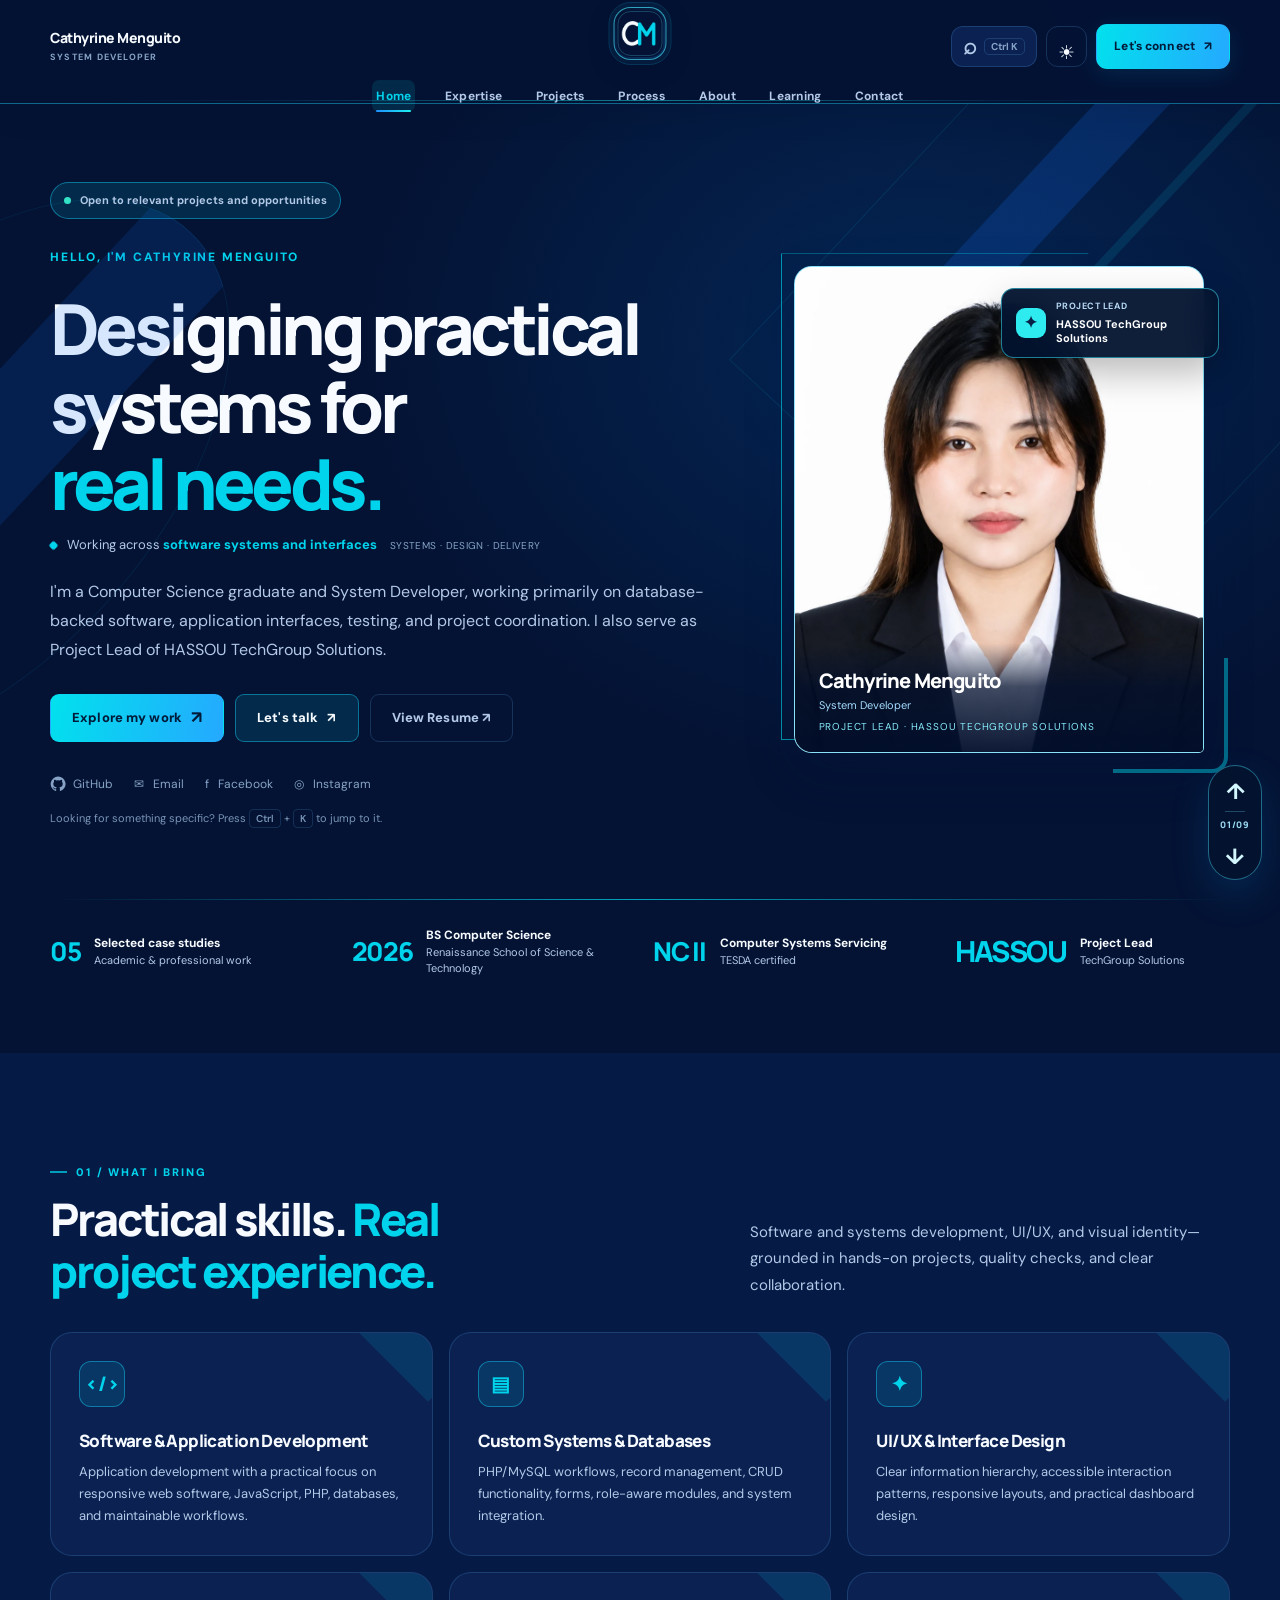
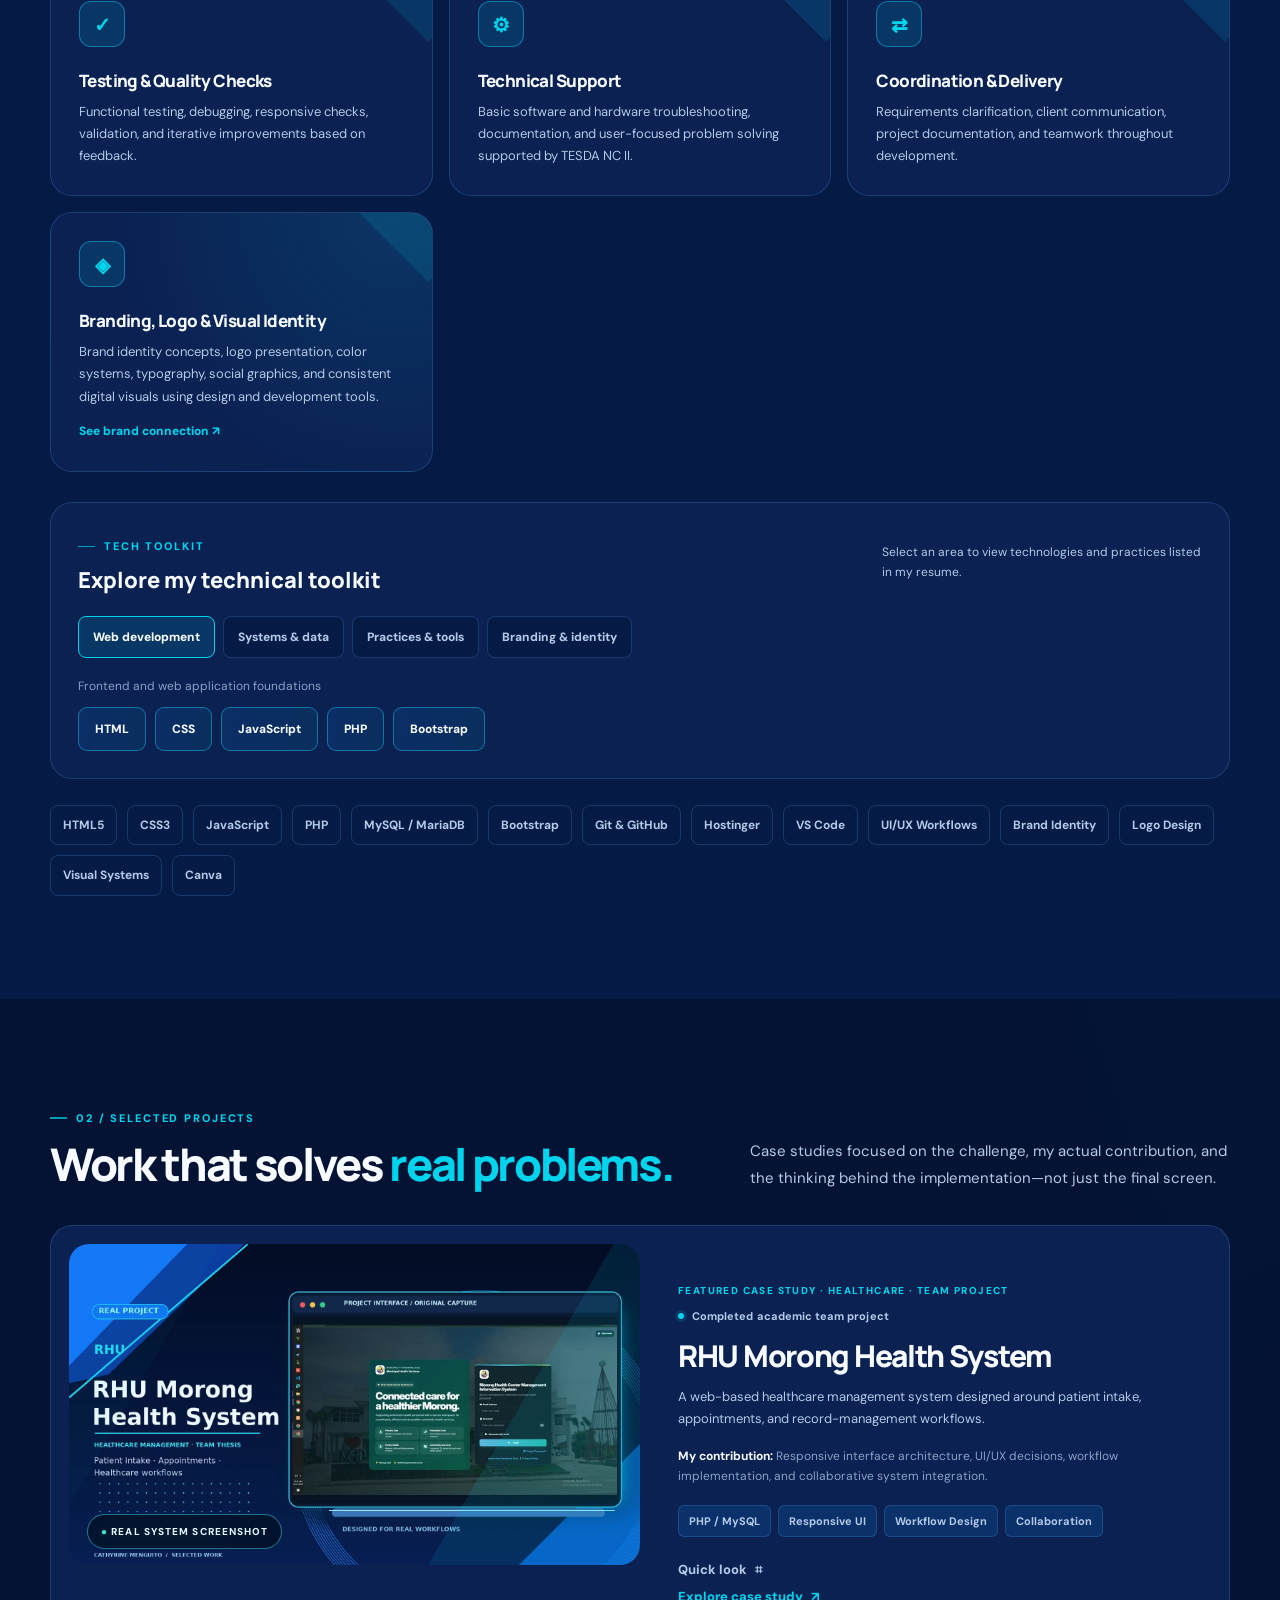
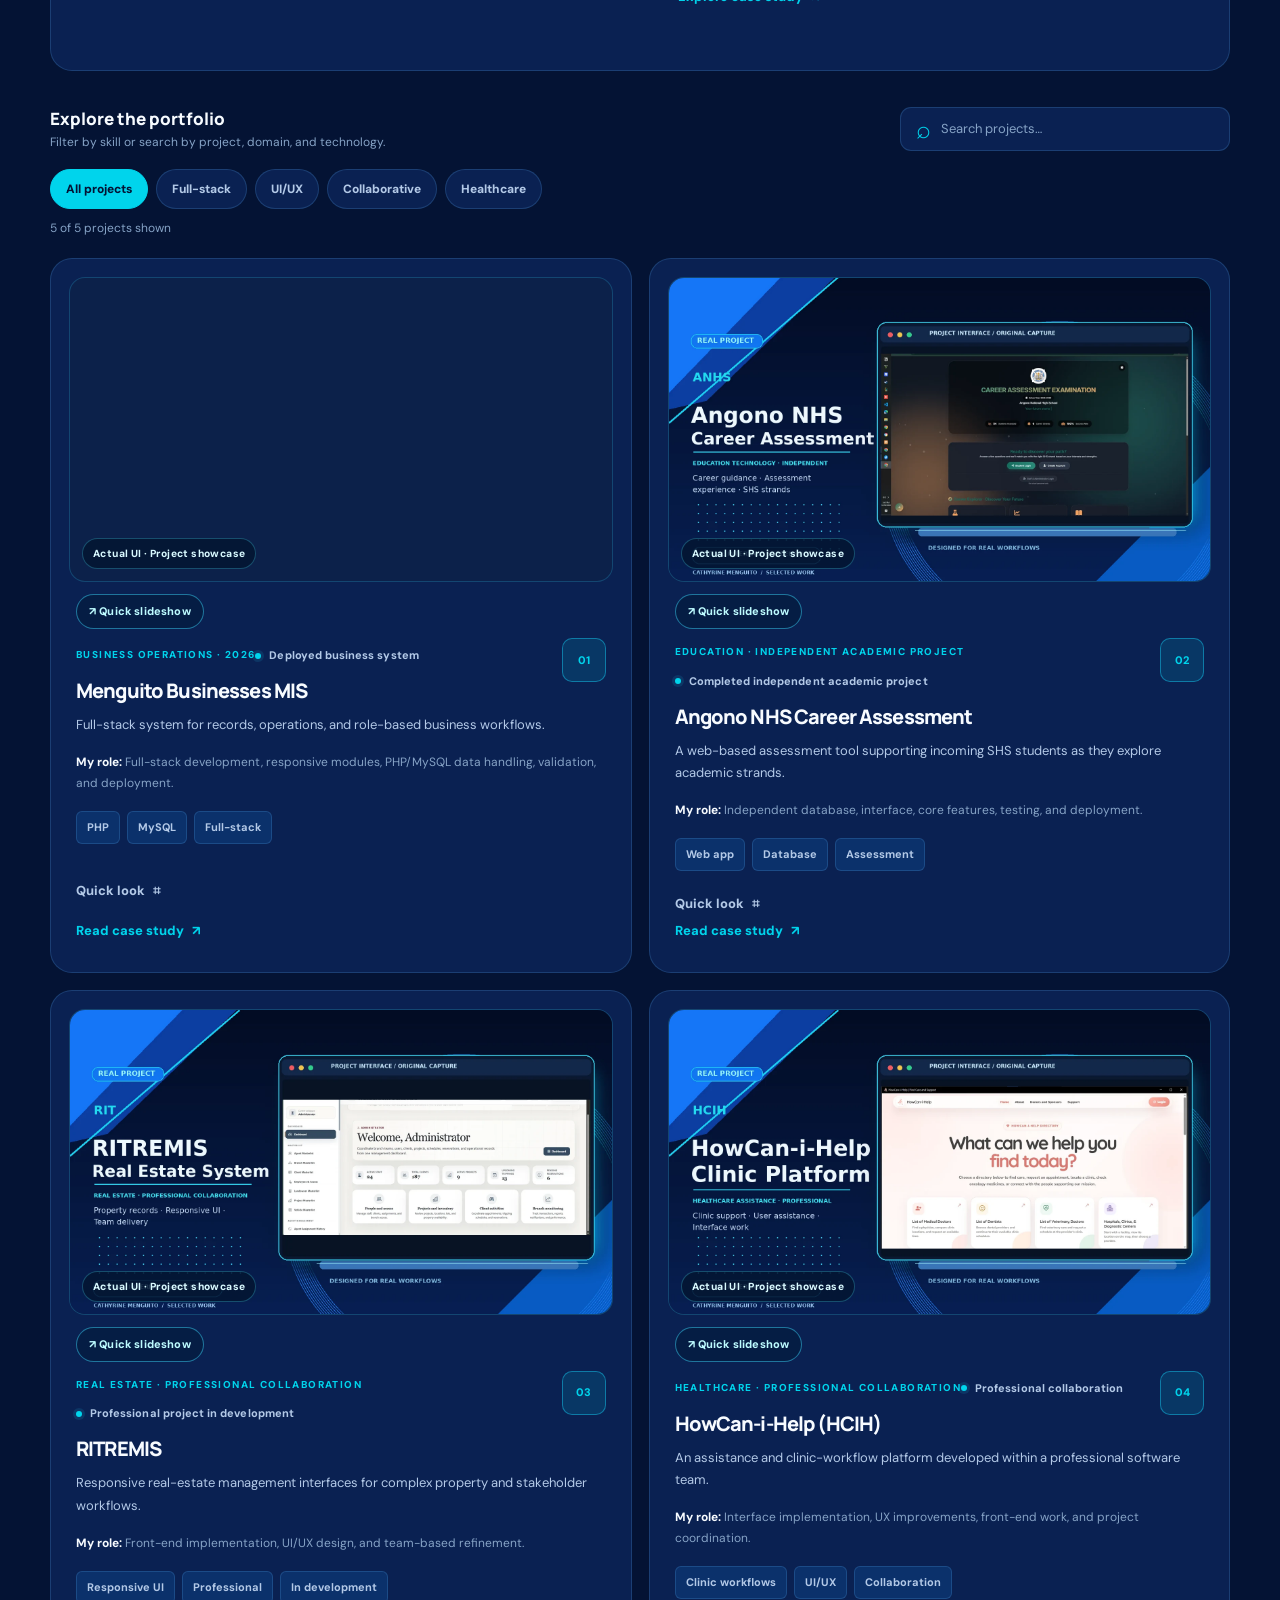
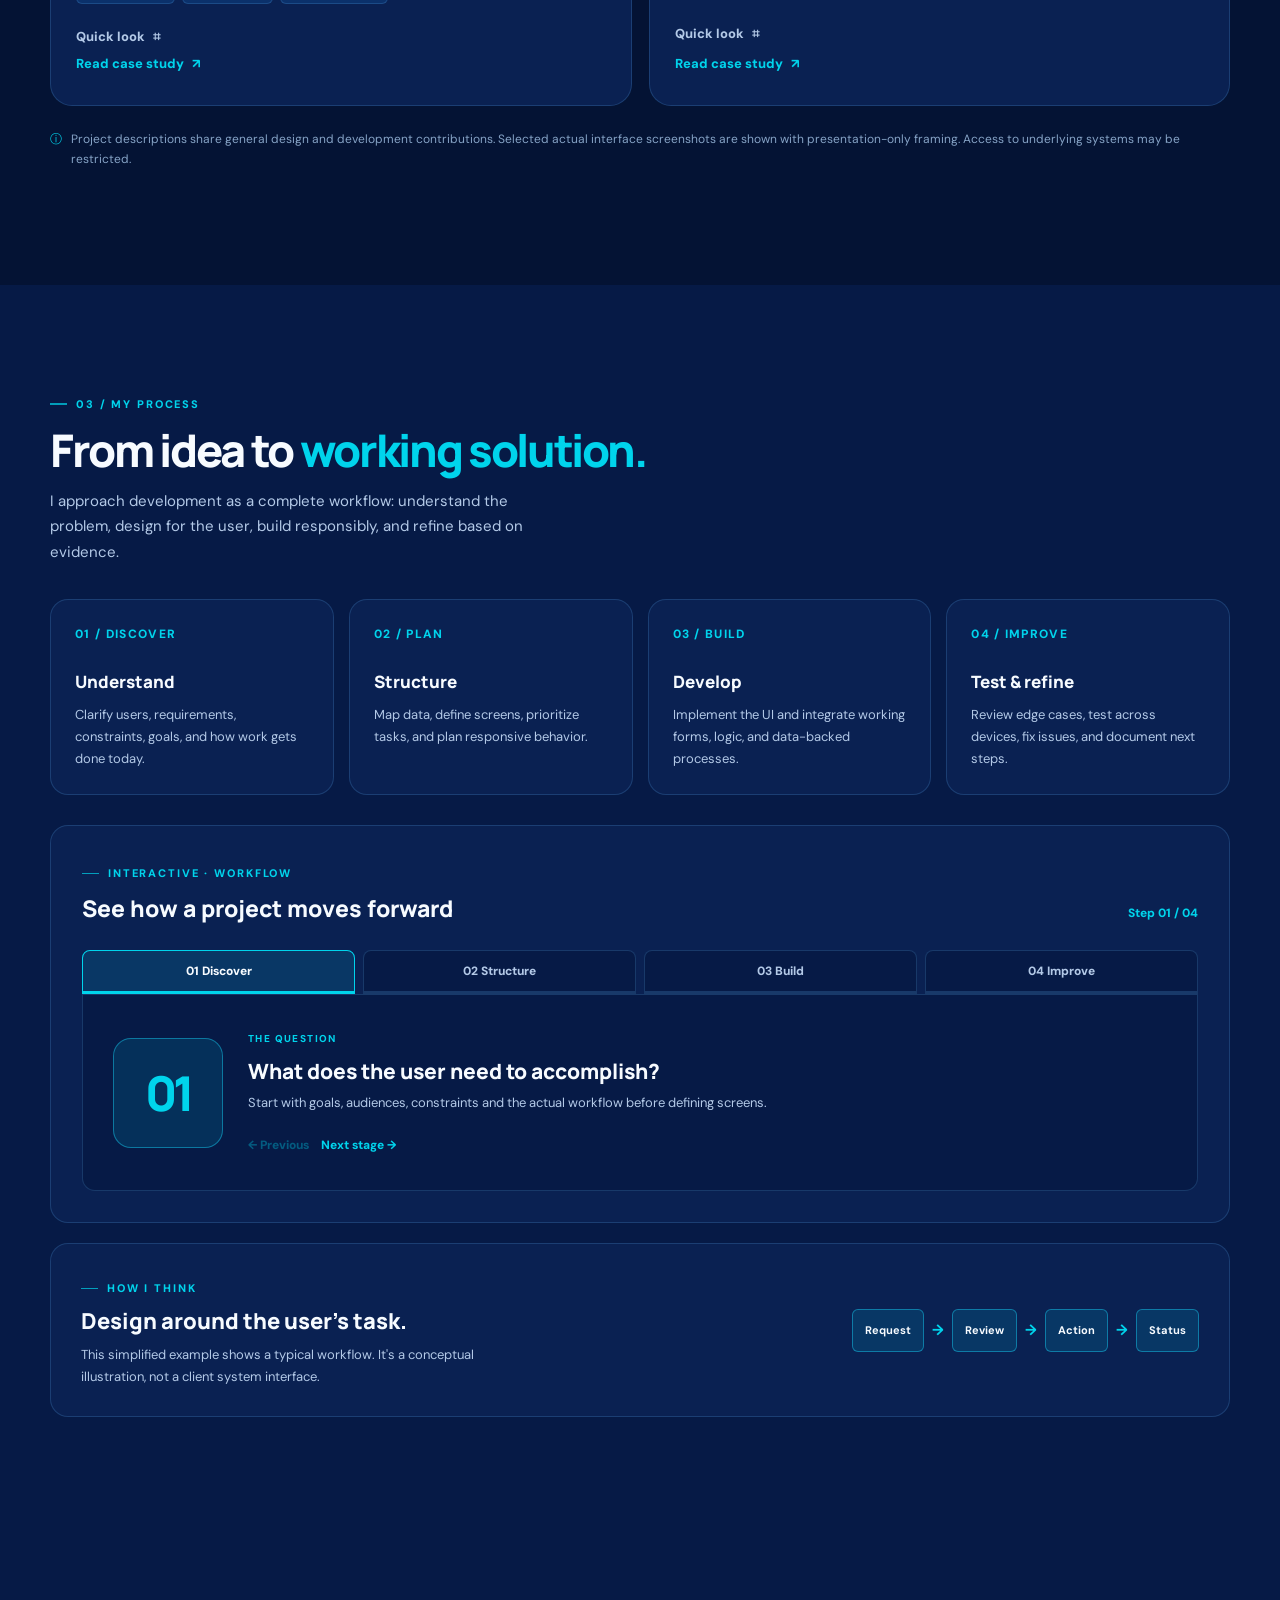
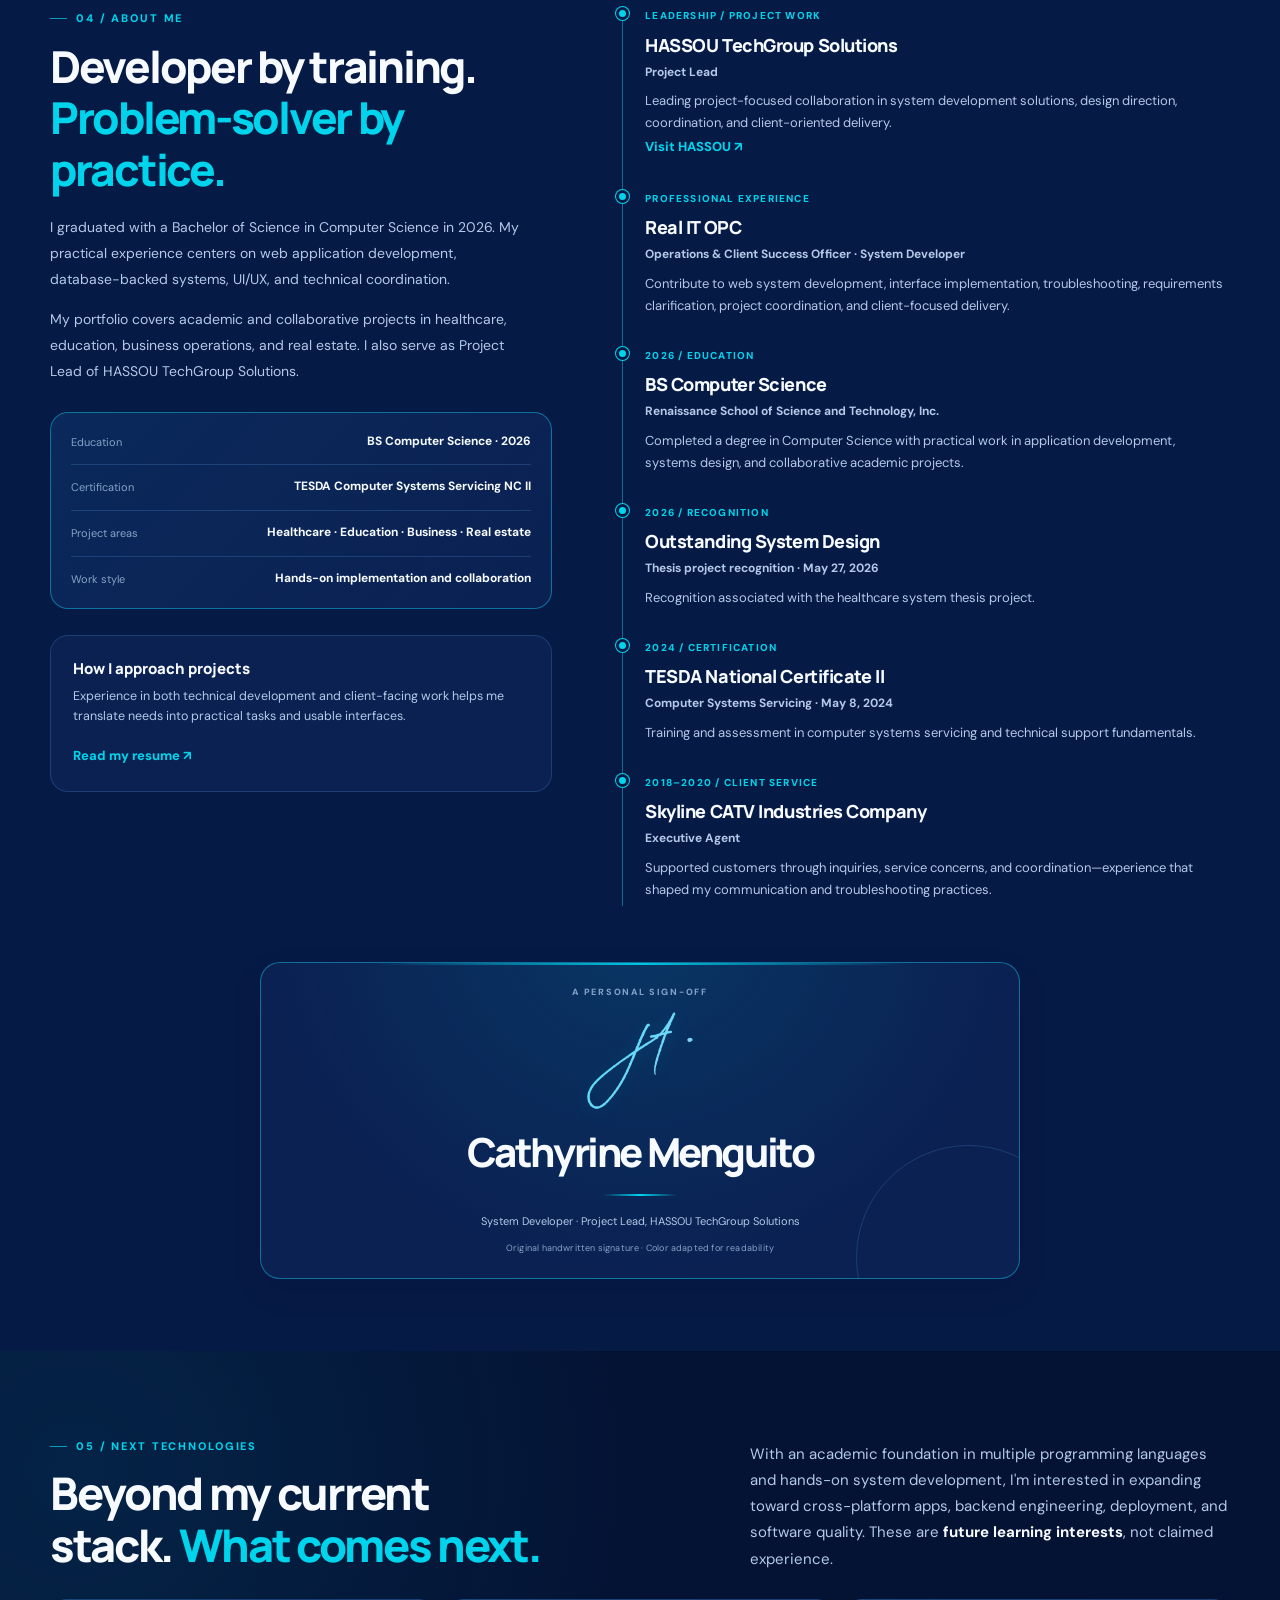
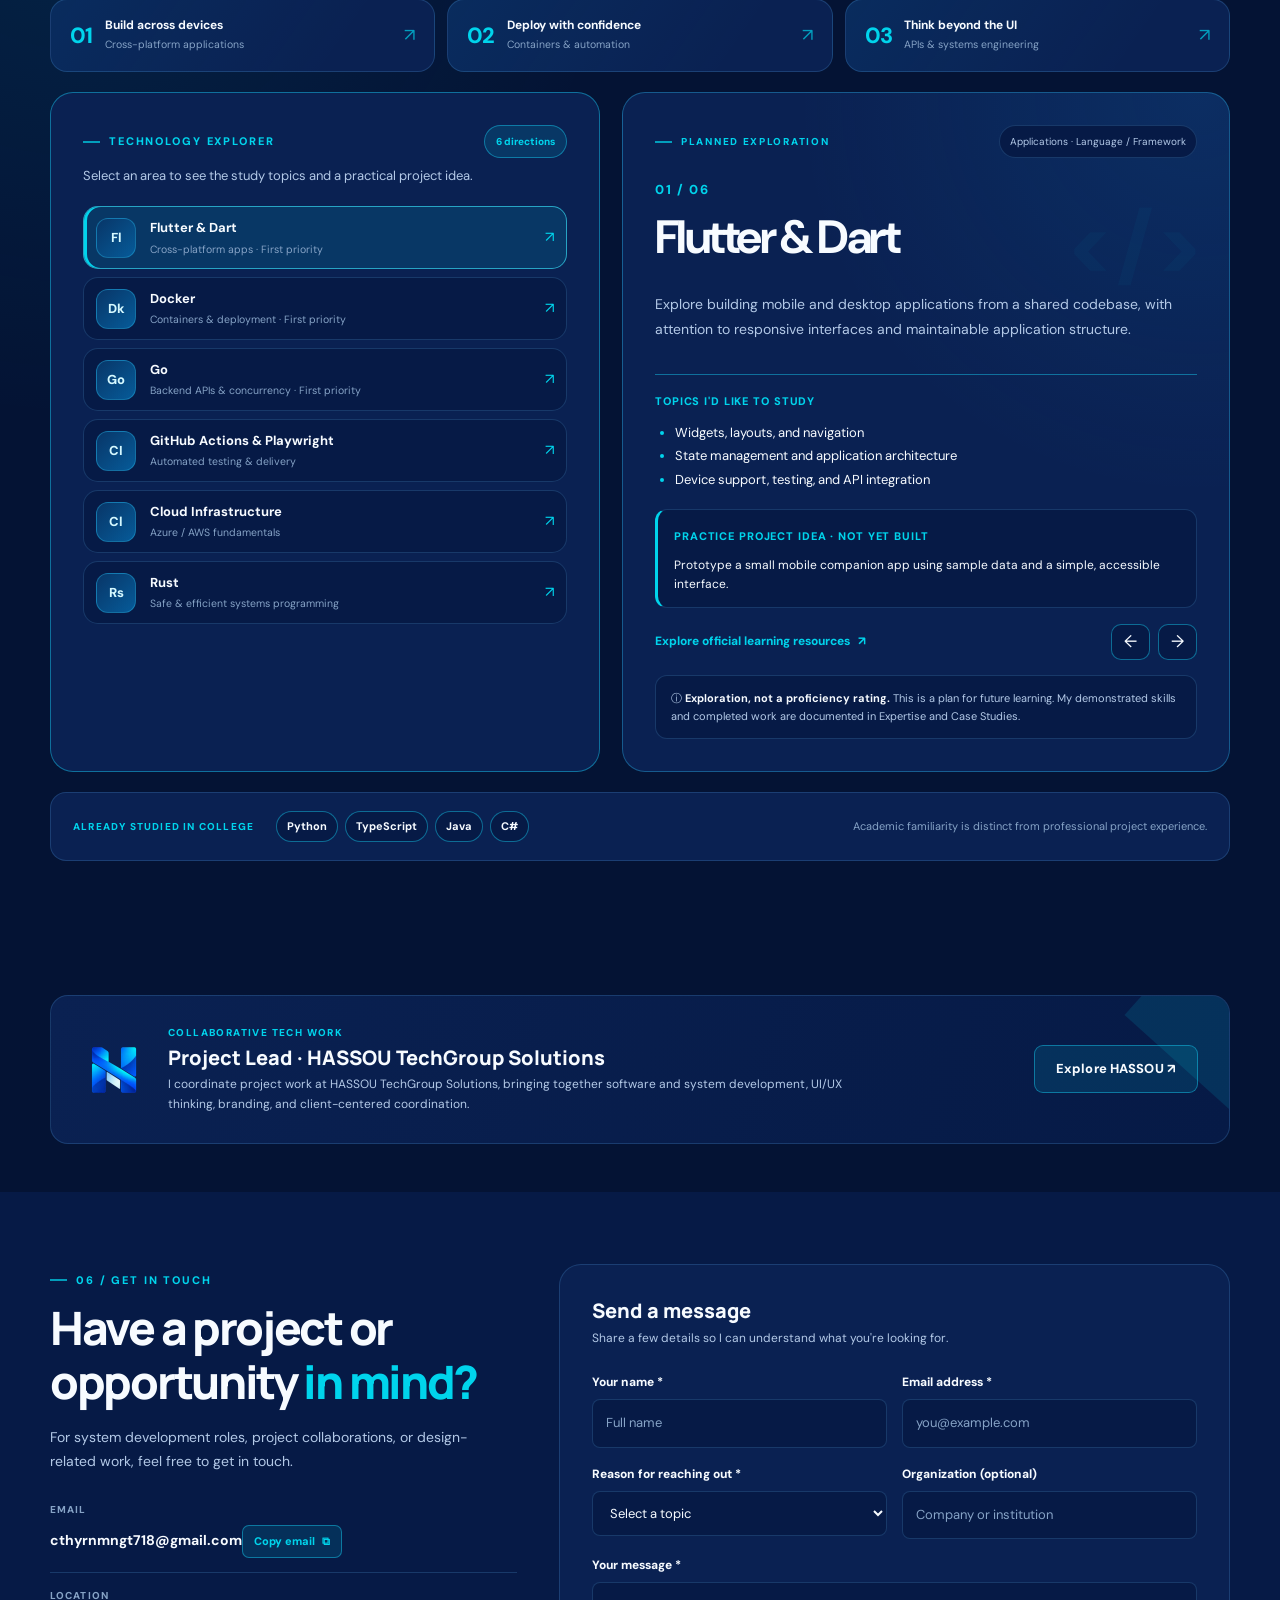
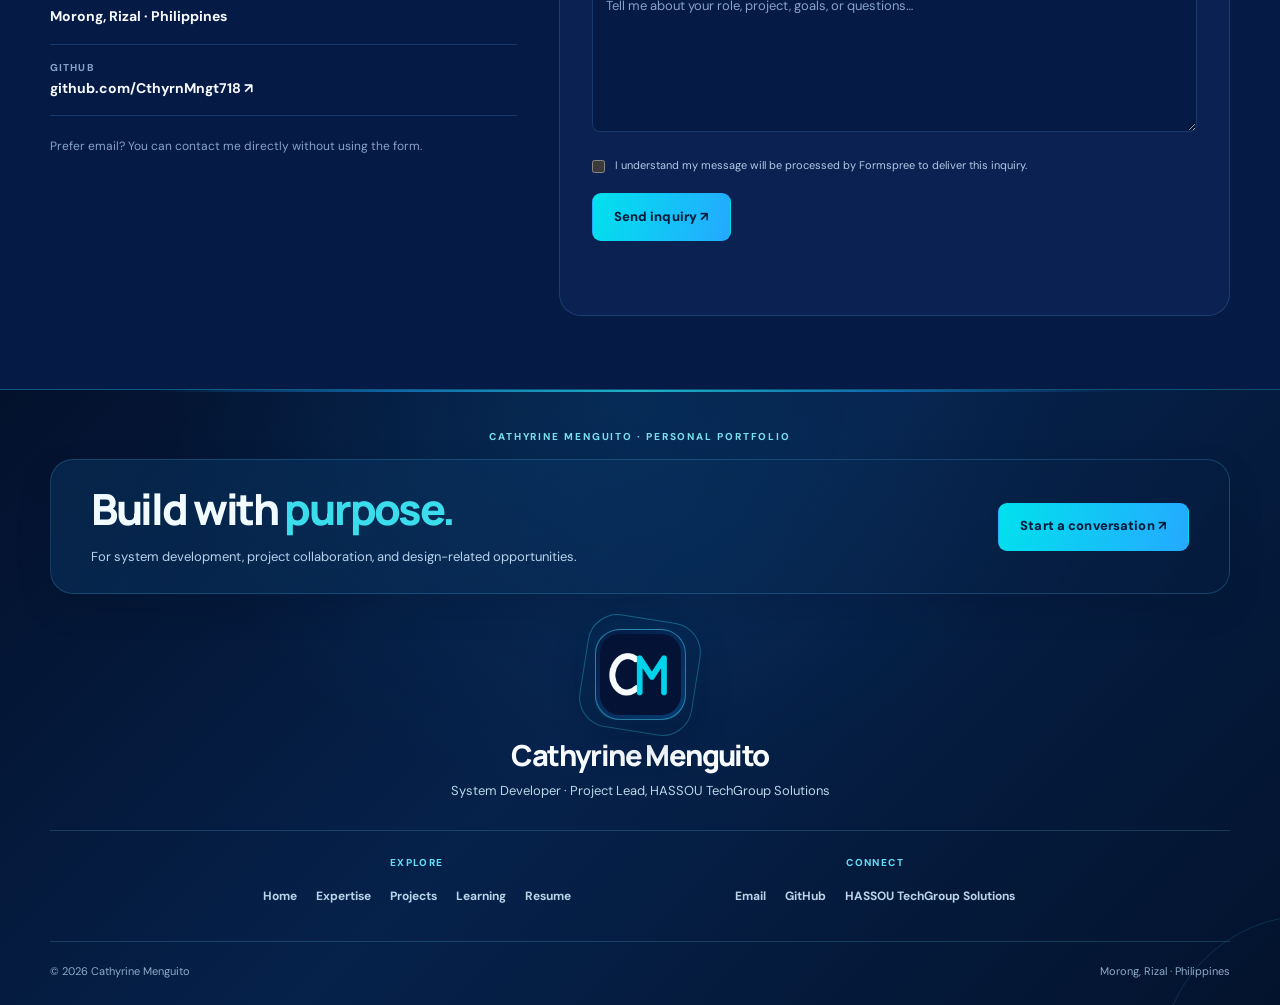
==== commit ba113684: "Add files via upload" ====
--- a/index.html
+++ b/index.html
@@ -1,6 +1,35 @@
 <!DOCTYPE html>
 
-<html data-theme="dark" lang="en"><head><meta charset="utf-8"/><meta content="width=device-width,initial-scale=1" name="viewport"/><meta content="#041334" name="theme-color"/><meta content="Cathyrine Menguito — System Developer and Project Lead at HASSOU TechGroup Solutions. Explore five real academic and professional system case studies, technical skills and experience." name="description"/><meta content="Cathyrine Menguito" name="author"/><meta content="website" property="og:type"/><meta content="Cathyrine Menguito | System Developer" property="og:title"/><meta content="System Developer · Project Lead at HASSOU TechGroup Solutions. Five real project case studies across healthcare, education, business and real estate." property="og:description"/><meta content="https://cthyrnmngt718.github.io/" property="og:url"/><meta content="https://cthyrnmngt718.github.io/assets/images/social-preview.jpg?v=4" property="og:image"/><meta content="summary_large_image" name="twitter:card"/><link href="https://cthyrnmngt718.github.io/" rel="canonical"/><link href="/favicon.ico?v=phase1" rel="icon" sizes="any"/><link href="/favicon.svg?v=phase1" rel="icon" type="image/svg+xml"/><title>Cathyrine Menguito | System Developer · Portfolio</title><link href="/favicon-96x96.png?v=phase1" rel="icon" sizes="96x96" type="image/png"/><link href="/apple-touch-icon.png?v=phase1" rel="apple-touch-icon" sizes="180x180"/><link href="/site.webmanifest" rel="manifest"/><meta content="1200" property="og:image:width"/><meta content="630" property="og:image:height"/><meta content="image/jpeg" property="og:image:type"/><meta content="Cathyrine Menguito — System Developer and Project Lead, HASSOU TechGroup Solutions" property="og:image:alt"/><meta content="https://cthyrnmngt718.github.io/assets/images/social-preview.jpg?v=4" name="twitter:image"/><link href="/assets/css/portfolio.css?v=final1" rel="stylesheet"/></head><body><a class="skip-link" href="#main">Skip to content</a><header class="site-header" data-portfolio-header="true" id="topbar"><div class="wrap header-inner"><a aria-label="Cathyrine Menguito, home" class="brand brand-wordmark" href="/" title="Cathyrine Menguito — personal portfolio"><span class="brand-copy">Cathyrine Menguito<small>System Developer</small></span></a><a aria-label="Cathyrine Menguito — home" class="nav-center-logo" data-brand-center="true" href="/" title="CM · Cathyrine Menguito"><img alt="CM monogram" height="52" src="/assets/images/cm-monogram.webp?v=phase1" width="52"/></a><nav aria-label="Main navigation" id="sitePrimaryNav"><ul class="nav-links" id="primaryNav"><li><a href="/#home">Home</a></li><li><a href="/#expertise">Expertise</a></li><li><a href="/#work">Projects</a></li><li><a href="/#approach">Process</a></li><li><a href="/#about">About</a></li><li><a href="/#learning">Learning</a></li><li><a href="/#contact">Contact</a></li></ul></nav><div class="nav-actions"><button aria-controls="commandDialog" aria-haspopup="dialog" aria-label="Open site search and quick navigation" class="command-btn" id="openCommand" type="button"><span aria-hidden="true">⌕</span><small>Ctrl K</small></button><button aria-label="Switch color theme" class="theme-btn" id="themeButton" type="button">☀</button><a class="btn btn-primary header-cta" href="/#contact">Let's connect <span aria-hidden="true">↗</span></a><button aria-controls="primaryNav" aria-expanded="false" aria-label="Toggle navigation" class="menu-btn" id="menuButton" type="button">☰</button></div></div><div aria-hidden="true" class="reading-progress" id="readingProgress"></div></header><main id="main"><section class="hero" id="home"><div class="wrap"><div class="hero-grid"><div><div class="availability"><span aria-hidden="true" class="status-dot"></span> Open to relevant projects and opportunities</div><p class="hero-byline">Hello, I'm Cathyrine Menguito</p><h1><span class="line">Designing practical</span><span class="line">systems for</span><span class="line accent">real needs.</span></h1><p aria-label="Focus areas" class="hero-dynamic"><span aria-hidden="true" class="pulse-square"></span><span>Working across <strong id="dynamicRole">software systems and interfaces</strong></span><span class="hero-dynamic-tip">Systems · Design · Delivery</span></p><p class="hero-desc">I'm a Computer Science graduate and System Developer, working primarily on database-backed software, application interfaces, testing, and project coordination. I also serve as Project Lead of HASSOU TechGroup Solutions.</p><div class="hero-actions"><a class="btn btn-primary" href="#work">Explore my work <span aria-hidden="true" class="icon-arrow">↗</span></a><a class="btn btn-secondary" href="#contact">Let's talk <span aria-hidden="true">↗</span></a><a class="btn btn-subtle" href="/assets/docs/Final-Resume-Cathyrine-Menguito.pdf" rel="noopener" target="_blank">View Resume ↗</a></div><div class="hero-socials"><a href="https://github.com/CthyrnMngt718" rel="noopener noreferrer" target="_blank"><svg aria-hidden="true" fill="currentColor" viewbox="0 0 24 24"><path d="M12 .9A11.1 11.1 0 0 0 8.49 22.5c.55.1.75-.24.75-.53v-2.05c-3.06.67-3.71-1.3-3.71-1.3-.5-1.27-1.22-1.61-1.22-1.61-1-.68.08-.67.08-.67 1.11.08 1.7 1.14 1.7 1.14.98 1.68 2.56 1.2 3.19.91.1-.71.39-1.2.7-1.48-2.44-.28-5.01-1.22-5.01-5.43 0-1.2.43-2.18 1.14-2.95-.11-.28-.49-1.4.11-2.9 0 0 .93-.3 3.05 1.13a10.6 10.6 0 0 1 5.55 0c2.12-1.43 3.04-1.13 3.04-1.13.61 1.5.23 2.62.12 2.9.71.77 1.13 1.75 1.13 2.95 0 4.22-2.57 5.15-5.02 5.43.4.35.75 1.03.75 2.07v3.08c0 .29.2.63.76.52A11.1 11.1 0 0 0 12 .9Z"></path></svg> GitHub</a><a href="mailto:cthyrnmngt718@gmail.com">✉   Email</a><a href="https://www.facebook.com/cathyrine.menguito" rel="noopener noreferrer" target="_blank">f   Facebook</a><a href="https://www.instagram.com/itsme_cthymngt/" rel="noopener noreferrer" target="_blank">◎   Instagram</a></div><p class="hero-shortcut">Looking for something specific? Press <kbd>Ctrl</kbd> + <kbd>K</kbd> to jump to it.</p></div><div class="portrait-wrap" data-reveal="right"><div class="portrait-card"><img alt="Professional portrait of Cathyrine Menguito wearing a dark blazer" fetchpriority="high" height="1100" src="/assets/images/cathyrine-professional.webp" width="1100"/><div class="portrait-caption"><strong>Cathyrine Menguito</strong><span>System Developer</span><small>Project Lead · HASSOU TechGroup Solutions</small></div></div><div class="floating-note"><b>BASED IN</b>Morong, Rizal<br/>Philippines</div><div class="portrait-role-chip" data-reveal="up"><span aria-hidden="true" class="role-chip-icon">✦</span><span>PROJECT LEAD <strong>HASSOU TechGroup Solutions</strong></span></div></div></div><div aria-hidden="true" class="hero-rule"></div><div aria-label="Professional highlights" class="quick-proof"><article><div class="stat">05</div><p><strong>Selected case studies</strong>Academic &amp; professional work</p></article><article><div class="stat">2026</div><p><strong>BS Computer Science</strong>Renaissance School of Science &amp; Technology</p></article><article><div class="stat">NC II</div><p><strong>Computer Systems Servicing</strong>TESDA certified</p></article><article><div class="stat">HASSOU</div><p><strong>Project Lead</strong>TechGroup Solutions</p></article></div></div></section>
+<html data-theme="dark" lang="en"><head><meta charset="utf-8"/><meta content="width=device-width,initial-scale=1" name="viewport"/><meta content="#041334" name="theme-color"/><meta content="Cathyrine Menguito — System Developer and Project Lead at HASSOU TechGroup Solutions. Explore five real academic and professional system case studies, technical skills and experience." name="description"/><meta content="Cathyrine Menguito" name="author"/><meta content="website" property="og:type"/><meta content="Cathyrine Menguito | System Developer" property="og:title"/><meta content="System Developer · Project Lead at HASSOU TechGroup Solutions. Five real project case studies across healthcare, education, business and real estate." property="og:description"/><meta content="https://cthyrnmngt718.github.io/" property="og:url"/><meta content="https://cthyrnmngt718.github.io/assets/images/social-preview.jpg?v=4" property="og:image"/><meta content="summary_large_image" name="twitter:card"/><link href="https://cthyrnmngt718.github.io/" rel="canonical"/><link href="/favicon.ico?v=phase1" rel="icon" sizes="any"/><link href="/favicon.svg?v=phase1" rel="icon" type="image/svg+xml"/><title>Cathyrine Menguito | System Developer · Portfolio</title><link href="/favicon-96x96.png?v=phase1" rel="icon" sizes="96x96" type="image/png"/><link href="/apple-touch-icon.png?v=phase1" rel="apple-touch-icon" sizes="180x180"/><link href="/site.webmanifest" rel="manifest"/><meta content="1200" property="og:image:width"/><meta content="630" property="og:image:height"/><meta content="image/jpeg" property="og:image:type"/><meta content="Cathyrine Menguito — System Developer and Project Lead, HASSOU TechGroup Solutions" property="og:image:alt"/><meta content="https://cthyrnmngt718.github.io/assets/images/social-preview.jpg?v=4" name="twitter:image"/><style id="portfolio-emergency-fallback">
+/* Emergency presentation fallback. The full portfolio styling is in assets/css/portfolio.css. */
+:root{color-scheme:dark}html[data-theme="light"]{color-scheme:light}
+*,*::before,*::after{box-sizing:border-box}
+body{margin:0;background:#041334;color:#f7fbff;font:400 15px/1.65 system-ui,-apple-system,"Segoe UI",sans-serif;overflow-x:hidden}
+html[data-theme="light"] body{background:#f3f8ff;color:#082147}
+a{color:inherit;text-decoration:none}button,input,select,textarea{font:inherit}
+img,svg{max-width:100%;height:auto}button{cursor:pointer}
+.wrap{width:min(1180px,calc(100% - 40px));margin-inline:auto}
+.site-header{position:sticky;top:0;z-index:50;background:#061a40;border-bottom:1px solid #22618b}
+html[data-theme="light"] .site-header{background:#edf5ff}
+.header-inner{display:flex;flex-wrap:wrap;align-items:center;justify-content:space-between;gap:18px;padding-block:14px}
+.brand-wordmark,.nav-center-logo{display:inline-flex;align-items:center}.brand-copy{font-weight:800;font-size:13px}.brand-copy small{display:block;font-size:9px;letter-spacing:.15em;text-transform:uppercase}
+.nav-center-logo{width:48px;flex:none}.nav-center-logo img{width:100%;height:auto}
+.nav-links{display:flex;flex-wrap:wrap;align-items:center;gap:14px;list-style:none;margin:0;padding:0}
+.nav-links a{font-size:12px;font-weight:700}
+.nav-actions{display:flex;align-items:center;gap:10px}
+.btn,.command-btn,.theme-btn,.menu-btn{border:1px solid #1687b7;border-radius:8px;padding:10px 13px;background:transparent;color:inherit;display:inline-flex;align-items:center;justify-content:center;gap:8px}
+.btn-primary{background:#15c4e8;color:#041334;border-color:#15c4e8;font-weight:800}.menu-btn{display:none}
+.hero{padding:64px 0 72px}.hero-grid{display:grid;grid-template-columns:minmax(0,1.1fr) minmax(0,.9fr);align-items:center;gap:50px}
+.hero h1{font-weight:800;font-size:clamp(32px,5vw,70px);line-height:1.12;letter-spacing:-.04em;margin:16px 0}
+.hero h1 .line{display:block}.accent{color:#18d2e8}.hero-desc{max-width:640px}.hero-actions{display:flex;flex-wrap:wrap;gap:12px;margin-top:24px}
+.portrait-wrap,.portrait-card{max-width:100%;min-width:0}.portrait-card{position:relative;overflow:hidden;border-radius:20px;border:1px solid #158db5}.portrait-card>img{width:100%;display:block;height:auto}
+.portrait-caption{position:absolute;bottom:0;left:0;right:0;padding:20px;background:linear-gradient(transparent,#041334dd);color:#fff}
+.section{padding:70px 0}.section h2{font-size:clamp(26px,3vw,42px);line-height:1.22}.panel,.project-card{border:1px solid #1a6e9f;border-radius:16px;padding:18px}
+.expertise-grid,.projects-grid,.project-grid{display:grid;grid-template-columns:repeat(auto-fit,minmax(250px,1fr));gap:16px}
+.footer{padding:40px 0;background:#051532;color:#eef7ff}.footer img{max-width:100%}
+@media(max-width:850px){.hero-grid{grid-template-columns:1fr}.header-inner{justify-content:center}.nav-links{justify-content:center}.nav-actions{justify-content:center}.hero{padding:40px 0}.menu-btn{display:inline-flex}}
+@media(prefers-reduced-motion:reduce){html{scroll-behavior:auto}*,*::before,*::after{animation:none!important;transition:none!important}}
+</style><link href="/assets/css/portfolio.css?v=repair-20261101" rel="stylesheet"/></head><body><a class="skip-link" href="#main">Skip to content</a><header class="site-header" data-portfolio-header="true" id="topbar"><div class="wrap header-inner"><a aria-label="Cathyrine Menguito, home" class="brand brand-wordmark" href="/" title="Cathyrine Menguito — personal portfolio"><span class="brand-copy">Cathyrine Menguito<small>System Developer</small></span></a><a aria-label="Cathyrine Menguito — home" class="nav-center-logo" data-brand-center="true" href="/" title="CM · Cathyrine Menguito"><img alt="CM monogram" height="52" src="/assets/images/cm-monogram.webp?v=phase1" width="52"/></a><nav aria-label="Main navigation" id="sitePrimaryNav"><ul class="nav-links" id="primaryNav"><li><a href="/#home">Home</a></li><li><a href="/#expertise">Expertise</a></li><li><a href="/#work">Projects</a></li><li><a href="/#approach">Process</a></li><li><a href="/#about">About</a></li><li><a href="/#learning">Learning</a></li><li><a href="/#contact">Contact</a></li></ul></nav><div class="nav-actions"><button aria-controls="commandDialog" aria-haspopup="dialog" aria-label="Open site search and quick navigation" class="command-btn" id="openCommand" type="button"><span aria-hidden="true">⌕</span><small>Ctrl K</small></button><button aria-label="Switch color theme" class="theme-btn" id="themeButton" type="button">☀</button><a class="btn btn-primary header-cta" href="/#contact">Let's connect <span aria-hidden="true">↗</span></a><button aria-controls="primaryNav" aria-expanded="false" aria-label="Toggle navigation" class="menu-btn" id="menuButton" type="button">☰</button></div></div><div aria-hidden="true" class="reading-progress" id="readingProgress"></div></header><main id="main"><section class="hero" id="home"><div class="wrap"><div class="hero-grid"><div><div class="availability"><span aria-hidden="true" class="status-dot"></span> Open to relevant projects and opportunities</div><p class="hero-byline">Hello, I'm Cathyrine Menguito</p><h1><span class="line">Designing practical</span><span class="line">systems for</span><span class="line accent">real needs.</span></h1><p aria-label="Focus areas" class="hero-dynamic"><span aria-hidden="true" class="pulse-square"></span><span>Working across <strong id="dynamicRole">software systems and interfaces</strong></span><span class="hero-dynamic-tip">Systems · Design · Delivery</span></p><p class="hero-desc">I'm a Computer Science graduate and System Developer, working primarily on database-backed software, application interfaces, testing, and project coordination. I also serve as Project Lead of HASSOU TechGroup Solutions.</p><div class="hero-actions"><a class="btn btn-primary" href="#work">Explore my work <span aria-hidden="true" class="icon-arrow">↗</span></a><a class="btn btn-secondary" href="#contact">Let's talk <span aria-hidden="true">↗</span></a><a class="btn btn-subtle" href="/assets/docs/Final-Resume-Cathyrine-Menguito.pdf" rel="noopener" target="_blank">View Resume ↗</a></div><div class="hero-socials"><a href="https://github.com/CthyrnMngt718" rel="noopener noreferrer" target="_blank"><svg aria-hidden="true" fill="currentColor" viewbox="0 0 24 24"><path d="M12 .9A11.1 11.1 0 0 0 8.49 22.5c.55.1.75-.24.75-.53v-2.05c-3.06.67-3.71-1.3-3.71-1.3-.5-1.27-1.22-1.61-1.22-1.61-1-.68.08-.67.08-.67 1.11.08 1.7 1.14 1.7 1.14.98 1.68 2.56 1.2 3.19.91.1-.71.39-1.2.7-1.48-2.44-.28-5.01-1.22-5.01-5.43 0-1.2.43-2.18 1.14-2.95-.11-.28-.49-1.4.11-2.9 0 0 .93-.3 3.05 1.13a10.6 10.6 0 0 1 5.55 0c2.12-1.43 3.04-1.13 3.04-1.13.61 1.5.23 2.62.12 2.9.71.77 1.13 1.75 1.13 2.95 0 4.22-2.57 5.15-5.02 5.43.4.35.75 1.03.75 2.07v3.08c0 .29.2.63.76.52A11.1 11.1 0 0 0 12 .9Z"></path></svg> GitHub</a><a href="mailto:cthyrnmngt718@gmail.com">✉   Email</a><a href="https://www.facebook.com/cathyrine.menguito" rel="noopener noreferrer" target="_blank">f   Facebook</a><a href="https://www.instagram.com/itsme_cthymngt/" rel="noopener noreferrer" target="_blank">◎   Instagram</a></div><p class="hero-shortcut">Looking for something specific? Press <kbd>Ctrl</kbd> + <kbd>K</kbd> to jump to it.</p></div><div class="portrait-wrap" data-reveal="right"><div class="portrait-card"><img alt="Professional portrait of Cathyrine Menguito wearing a dark blazer" fetchpriority="high" height="1100" src="/assets/images/cathyrine-professional.webp" width="1100"/><div class="portrait-caption"><strong>Cathyrine Menguito</strong><span>System Developer</span><small>Project Lead · HASSOU TechGroup Solutions</small></div></div><div class="floating-note"><b>BASED IN</b>Morong, Rizal<br/>Philippines</div><div class="portrait-role-chip" data-reveal="up"><span aria-hidden="true" class="role-chip-icon">✦</span><span>PROJECT LEAD <strong>HASSOU TechGroup Solutions</strong></span></div></div></div><div aria-hidden="true" class="hero-rule"></div><div aria-label="Professional highlights" class="quick-proof"><article><div class="stat">05</div><p><strong>Selected case studies</strong>Academic &amp; professional work</p></article><article><div class="stat">2026</div><p><strong>BS Computer Science</strong>Renaissance School of Science &amp; Technology</p></article><article><div class="stat">NC II</div><p><strong>Computer Systems Servicing</strong>TESDA certified</p></article><article><div class="stat">HASSOU</div><p><strong>Project Lead</strong>TechGroup Solutions</p></article></div></div></section>
 <section class="section alt" id="expertise"><div class="wrap"><div class="section-top" data-reveal="up"><div><span class="eyebrow">01 / What I bring</span><h2>Practical skills. <span class="accent">Real project experience.</span></h2></div><p>Software and systems development, UI/UX, and visual identity—grounded in hands-on projects, quality checks, and clear collaboration.</p></div><div class="expertise-grid">
 <article class="expert-card panel interactive-surface" data-reveal="up"><span class="expert-icon">&lt;/&gt;</span><h3>Software &amp; Application Development</h3><p>Application development with a practical focus on responsive web software, JavaScript, PHP, databases, and maintainable workflows.</p></article>
 <article class="expert-card panel interactive-surface" data-reveal="up"><span class="expert-icon">▤</span><h3>Custom Systems &amp; Databases</h3><p>PHP/MySQL workflows, record management, CRUD functionality, forms, role-aware modules, and system integration.</p></article>
@@ -74,4 +103,4 @@
 <label class="visually-hidden" for="commandSearch">Search pages and projects</label><input aria-controls="commandResults" autocomplete="off" id="commandSearch" placeholder="Search sections, projects, resume…" type="search"/>
 <div aria-label="Searchable site destinations" class="command-results" id="commandResults" role="listbox"></div>
 <p class="command-hint">↑ ↓ Navigate <span>↵ Open</span> <span>Esc Close</span></p>
-</dialog><nav aria-label="Previous or next portfolio section" class="section-rail"><button aria-label="Previous section" id="sectionPrev" title="Previous section" type="button">↑</button><span aria-hidden="true" class="rail-line"></span><span aria-live="polite" class="rail-current">1</span><button aria-label="Next section" id="sectionNext" title="Next section" type="button">↓</button></nav><script src="/assets/js/portfolio.js?v=final1"></script></body></html>+</dialog><nav aria-label="Previous or next portfolio section" class="section-rail"><button aria-label="Previous section" id="sectionPrev" title="Previous section" type="button">↑</button><span aria-hidden="true" class="rail-line"></span><span aria-live="polite" class="rail-current">1</span><button aria-label="Next section" id="sectionNext" title="Next section" type="button">↓</button></nav><script src="/assets/js/portfolio.js?v=repair-20261101"></script></body></html>
--- a/assets/css/portfolio.css
+++ b/assets/css/portfolio.css
@@ -0,0 +1,806 @@
+/* CATHYRINE MENGUITO | PORTFOLIO 2026
+   Consolidated cascade order. Edits and overrides grouped by their original layer.
+   Brand source: BRAND_GUIDE.md; new UI primitives in final design section. */
+
+
+/* ============ site.css ============ */
+@import url("https://fonts.googleapis.com/css2?family=DM+Sans:wght@400;500;600;700&family=Manrope:wght@400;500;600;700;800&display=swap");
+:root{color-scheme:dark;--bg:#041334;--bg2:#061a46;--panel:#0a2152;--panel2:#0d285e;--line:rgba(96,179,244,.20);--line-strong:rgba(22,205,242,.46);--text:#f7fbff;--sub:#b3c9e7;--muted:#86a3c6;--cyan:#00d4ec;--blue:#168eff;--cyan-faint:rgba(0,212,236,.12);--blue-faint:rgba(22,142,255,.15);--shadow:0 18px 60px rgba(0,6,26,.28);--radius:18px;--wrap:1180px}
+html[data-theme="light"]{color-scheme:light;--bg:#f3f8ff;--bg2:#e8f1fc;--panel:#ffffff;--panel2:#f7fbff;--line:rgba(15,80,150,.17);--line-strong:rgba(0,126,180,.35);--text:#082147;--sub:#355475;--muted:#5b7190;--cyan:#007eac;--blue:#075fbb;--cyan-faint:rgba(0,144,180,.10);--blue-faint:rgba(10,106,211,.08);--shadow:0 18px 60px rgba(27,72,130,.08)}
+*{box-sizing:border-box}html{scroll-behavior:smooth;scroll-padding-top:92px}body{margin:0;background:var(--bg);color:var(--text);font:400 15px/1.7 'DM Sans',sans-serif;overflow-x:hidden}a{color:inherit;text-decoration:none}button,input,select,textarea{font:inherit}button{cursor:pointer}img{display:block;max-width:100%}::selection{background:var(--cyan);color:#041334}a:focus-visible,button:focus-visible,input:focus-visible,textarea:focus-visible,select:focus-visible{outline:3px solid var(--cyan);outline-offset:4px}.skip-link{position:absolute;z-index:900;top:-80px;left:15px;padding:12px 18px;background:var(--cyan);color:#041334}.skip-link:focus{top:14px}.wrap{width:min(var(--wrap),calc(100% - 54px));margin-inline:auto}.eyebrow{display:inline-flex;gap:10px;align-items:center;color:var(--cyan);font-size:11px;font-weight:800;letter-spacing:.17em;text-transform:uppercase}.eyebrow:before{content:'';width:22px;height:2px;background:var(--cyan)}.section{padding:103px 0;position:relative}.section.alt{background:var(--bg2)}.section-top{display:flex;align-items:flex-end;justify-content:space-between;gap:30px;margin-bottom:34px}.section-top h2,.section-head h2{font:800 clamp(29px,4vw,45px)/1.17 'Manrope',sans-serif;letter-spacing:-.052em;margin:11px 0 0;max-width:760px}.section-top p,.section-head p{max-width:480px;color:var(--sub);margin:12px 0 0}.section-head{max-width:750px;margin-bottom:34px}.accent{color:var(--cyan)}.text-link{display:inline-flex;align-items:center;gap:8px;color:var(--cyan);font-weight:800;font-size:13px}.text-link:hover{text-decoration:underline;text-underline-offset:4px}.btn{display:inline-flex;justify-content:center;align-items:center;gap:9px;min-height:48px;padding:0 21px;border:1px solid var(--line-strong);border-radius:9px;font-size:13px;font-weight:800;letter-spacing:.01em;transition:background .2s,transform .2s,border-color .2s;text-align:center}.btn:hover{transform:translateY(-2px)}.btn-primary{color:#001a39;background:linear-gradient(105deg,#01e1ed,#25a9ff);border-color:transparent}.btn-primary:hover{filter:brightness(1.06)}.btn-secondary{background:var(--cyan-faint);color:var(--text)}.btn-subtle{border-color:var(--line);color:var(--sub)}.icon-arrow{font-size:17px;line-height:1}.tag-list{display:flex;flex-wrap:wrap;gap:7px;list-style:none;margin:0;padding:0}.tag-list li{font-size:11px;font-weight:700;color:var(--sub);padding:6px 10px;background:var(--blue-faint);border:1px solid var(--line);border-radius:6px}.panel{background:var(--panel);border:1px solid var(--line);border-radius:var(--radius)}
+/* HEADER */.site-header{position:sticky;top:0;z-index:50;background:rgba(4,19,52,.94);border-bottom:1px solid rgba(100,181,254,.14);backdrop-filter:blur(18px)}html[data-theme="light"] .site-header{background:rgba(248,251,255,.95)}.header-inner{height:76px;display:flex;align-items:center;justify-content:space-between;gap:28px}.brand{display:flex;align-items:center;gap:12px;min-width:216px}.brand-mark{display:grid;place-items:center;width:42px;height:42px;border-radius:11px 2px 11px 2px;background:linear-gradient(140deg,#11d8fb 0%,#0860d9 100%);color:#fff;font:800 17px 'Manrope',sans-serif;letter-spacing:-.08em}.brand-copy{font:800 13px/1.2 'Manrope',sans-serif;letter-spacing:-.025em}.brand-copy small{display:block;margin-top:5px;color:var(--muted);font:700 9px/1.2 'DM Sans',sans-serif;text-transform:uppercase;letter-spacing:.19em}.nav-links{display:flex;align-items:center;gap:23px;list-style:none;margin:0;padding:0}.nav-links a{font-weight:700;color:var(--sub);font-size:12px}.nav-links a:hover,.nav-links a.active{color:var(--cyan)}.nav-actions{display:flex;align-items:center;gap:10px}.theme-btn,.menu-btn{width:41px;height:41px;border:1px solid var(--line);border-radius:9px;background:transparent;color:var(--text);display:grid;place-items:center;font-size:19px}.theme-btn:hover,.menu-btn:hover{background:var(--cyan-faint)}.menu-btn{display:none}.header-cta{min-height:41px;font-size:12px;padding:0 14px}
+/* HERO */.hero{position:relative;isolation:isolate;overflow:hidden;padding:90px 0 95px;min-height:680px;background:radial-gradient(ellipse at 72% 25%,rgba(0,115,219,.20),transparent 43%),var(--bg)}.hero:before{content:'';position:absolute;top:-280px;right:-120px;width:460px;height:800px;transform:rotate(43deg);border:1px solid rgba(0,215,239,.1);background:linear-gradient(90deg,transparent 20%,rgba(16,99,220,.23) 20%,rgba(16,99,220,.23) 32%,transparent 32%,transparent 44%,rgba(0,216,245,.11) 44%,rgba(0,216,245,.11) 46%,transparent 46%);z-index:-1;pointer-events:none}.hero:after{content:'';position:absolute;bottom:-390px;left:-230px;width:520px;height:670px;border:1px solid rgba(0,215,239,.08);transform:rotate(43deg);background:linear-gradient(90deg,transparent 38%,rgba(14,113,242,.14) 38%,rgba(14,113,242,.14) 66%,transparent 66%);z-index:-1}.hero-grid{display:grid;grid-template-columns:minmax(0,1.18fr) minmax(330px,.82fr);gap:60px;align-items:center}.availability{display:inline-flex;gap:9px;align-items:center;border:1px solid var(--line-strong);background:var(--cyan-faint);color:var(--sub);border-radius:100px;padding:8px 13px;font-weight:700;font-size:11px}.status-dot{width:7px;height:7px;background:#34e3c5;border-radius:50%}.hero h1{font:800 clamp(46px,5.65vw,78px)/1.09 'Manrope',sans-serif;letter-spacing:-.064em;margin:23px 0 21px}.hero h1 .line{display:block}.hero-desc{color:var(--sub);font-size:16px;line-height:1.8;max-width:600px;margin:0}.hero-byline{color:var(--cyan);font-size:12px;font-weight:800;letter-spacing:.15em;text-transform:uppercase;margin:28px 0 0}.hero-actions{display:flex;flex-wrap:wrap;gap:11px;margin-top:29px}.hero-socials{display:flex;flex-wrap:wrap;gap:21px;margin-top:32px;font-size:12px}.hero-socials a{color:var(--muted);display:inline-flex;align-items:center;gap:7px}.hero-socials a:hover{color:var(--cyan)}.hero-socials svg{width:16px;height:16px}.portrait-wrap{position:relative;max-width:410px;margin:10px auto 0;width:100%}.portrait-wrap:before{content:'';position:absolute;inset:-13px 13px 13px -13px;border:1px solid var(--cyan);clip-path:polygon(0 0,75% 0,100% 25%,100% 100%,0 100%);opacity:.65}.portrait-card{position:relative;background:#e9f3ff;border:1px solid var(--line-strong);border-radius:18px 18px 5px 18px;overflow:hidden;box-shadow:var(--shadow)}.portrait-card img{width:100%;aspect-ratio:4/4.75;object-fit:cover;object-position:center 29%}.portrait-caption{position:absolute;bottom:0;left:0;right:0;padding:24px 24px 18px;background:linear-gradient(0deg,rgba(1,14,43,.95),rgba(1,14,43,.74) 60%,transparent);color:#fff}.portrait-caption strong{display:block;font:800 20px 'Manrope',sans-serif;letter-spacing:-.04em}.portrait-caption span{display:block;color:#a5dbff;font-size:11px;margin-top:2px}.floating-note{position:absolute;right:-25px;top:10%;border:1px solid rgba(0,225,251,.45);border-radius:10px;padding:12px 15px;background:#082a64;box-shadow:0 10px 25px rgba(0,0,0,.24);color:#fff;font-size:12px;font-weight:700;max-width:175px}.floating-note b{display:block;color:#00d4ec;font-size:10px;letter-spacing:.12em}.hero-rule{height:1px;background:linear-gradient(90deg,transparent,var(--cyan),transparent);opacity:.75;margin-top:71px}.quick-proof{display:grid;grid-template-columns:repeat(3,1fr);gap:26px;padding-top:26px}.quick-proof article{display:flex;align-items:center;gap:14px}.quick-proof .stat{font:800 26px 'Manrope',sans-serif;color:var(--cyan);letter-spacing:-.05em}.quick-proof p{color:var(--sub);font-size:11px;line-height:1.5;margin:0}.quick-proof strong{display:block;color:var(--text);font-size:12px}
+/* EXPERTISE */.expertise-grid{display:grid;grid-template-columns:repeat(3,minmax(0,1fr));gap:16px}.expert-card{position:relative;padding:28px;min-height:224px;overflow:hidden;transition:border-color .2s,transform .2s}.expert-card:hover{border-color:var(--line-strong);transform:translateY(-3px)}.expert-card:after{content:'';position:absolute;right:-46px;top:-52px;width:100px;height:100px;background:var(--cyan-faint);transform:rotate(45deg)}.expert-icon{display:grid;place-items:center;font:800 20px 'Manrope',sans-serif;color:var(--cyan);width:46px;height:46px;border-radius:12px;background:var(--cyan-faint);border:1px solid var(--line-strong);margin-bottom:22px}.expert-card h3{font:800 17px 'Manrope',sans-serif;letter-spacing:-.035em;margin:0 0 9px}.expert-card p{font-size:13px;color:var(--sub);margin:0}
+/* WORK */.work-lead{display:grid;grid-template-columns:1fr 1fr;gap:0;overflow:hidden;margin-bottom:19px}.project-visual{position:relative;min-height:300px;display:grid;place-items:center;overflow:hidden;background:linear-gradient(135deg,#0b4eac,#041a4b 58%,#05255c)}.project-visual:after{content:'';position:absolute;inset:0;background:linear-gradient(120deg,rgba(0,212,236,.03) 20%,transparent 20% 72%,rgba(0,212,236,.10) 72%);pointer-events:none}.visual-grid{display:grid;grid-template-columns:83px 1fr;gap:10px;width:77%;height:63%;min-height:175px;border:1px solid rgba(122,215,255,.5);border-radius:9px;background:rgba(4,22,56,.86);padding:12px;box-shadow:0 24px 38px rgba(0,6,24,.25)}.mock-side{background:rgba(28,108,184,.27);border-radius:5px;padding:13px 9px;display:flex;flex-direction:column;gap:10px}.mock-side i,.mock-line{display:block;height:6px;border-radius:10px;background:rgba(155,215,255,.28)}.mock-side i:nth-child(2){width:70%;background:var(--cyan)}.mock-main{display:flex;flex-direction:column;gap:10px;padding:7px 4px}.mock-title{height:12px;background:#c9ebff;border-radius:3px;width:58%}.mock-stats{display:grid;grid-template-columns:repeat(3,1fr);gap:7px}.mock-stats i{display:block;height:37px;border:1px solid rgba(160,222,250,.19);border-radius:5px;background:rgba(0,206,240,.12)}.mock-rows{display:grid;gap:7px}.mock-rows i{height:18px;background:rgba(129,206,247,.13);border-radius:4px}.mock-label{position:absolute;bottom:20px;left:23px;color:#d0f8ff;font-size:10px;font-weight:800;letter-spacing:.12em;z-index:1}.project-copy{display:flex;flex-direction:column;justify-content:center;padding:38px}.project-meta{font-weight:800;color:var(--cyan);font-size:10px;letter-spacing:.14em;text-transform:uppercase}.project-copy h3,.project-card h3{font:800 clamp(21px,2.7vw,30px)/1.27 'Manrope',sans-serif;letter-spacing:-.043em;margin:11px 0}.project-copy p,.project-card p{color:var(--sub);font-size:13px;margin:0 0 16px}.project-role{font-size:12px;color:var(--muted);line-height:1.6;margin:0 0 18px}.project-role strong{color:var(--text)}.project-copy .tag-list{margin-bottom:22px}.filter-row{display:flex;flex-wrap:wrap;gap:8px;margin:24px 0}.filter{border:1px solid var(--line);background:var(--panel);color:var(--sub);padding:9px 15px;border-radius:30px;font-weight:800;font-size:12px}.filter[aria-pressed="true"],.filter:hover{background:var(--cyan);border-color:var(--cyan);color:var(--bg)}.projects-grid{display:grid;grid-template-columns:repeat(2,minmax(0,1fr));gap:17px}.project-card{padding:25px;display:flex;flex-direction:column;min-height:280px}.project-card:hover{border-color:var(--line-strong)}.project-card .top{display:flex;justify-content:space-between;gap:12px;align-items:flex-start}.project-card .number{display:grid;place-items:center;width:44px;height:44px;min-width:44px;border:1px solid var(--line-strong);border-radius:10px;font-size:11px;font-weight:800;color:var(--cyan);background:var(--cyan-faint)}.project-card h3{font-size:20px}.project-card .tag-list{margin:0 0 22px}.project-card .text-link{margin-top:auto}.project-card[hidden]{display:none}.disclosure{font-size:12px;color:var(--muted);margin-top:23px;display:flex;align-items:flex-start;gap:9px}.disclosure span{color:var(--cyan)}
+/* APPROACH */.approach-grid{display:grid;grid-template-columns:repeat(4,minmax(0,1fr));gap:15px}.approach-step{padding:24px;min-height:190px}.step-num{display:block;color:var(--cyan);font-size:12px;font-weight:800;letter-spacing:.11em;margin-bottom:25px}.approach-step h3{font:800 17px 'Manrope',sans-serif;margin:0 0 11px}.approach-step p{color:var(--sub);margin:0;font-size:13px}.workflow-demo{margin-top:18px;padding:28px 30px;display:grid;grid-template-columns:.8fr 1.2fr;align-items:center;gap:30px}.workflow-demo h3{font:800 22px 'Manrope',sans-serif;margin:8px 0}.workflow-demo p{font-size:13px;color:var(--sub);margin:0}.workflow-nodes{display:flex;align-items:center;justify-content:flex-end;gap:8px;flex-wrap:wrap}.workflow-nodes span{padding:11px 12px;border:1px solid var(--line-strong);background:var(--cyan-faint);color:var(--text);font-weight:700;font-size:11px;border-radius:6px}.workflow-nodes b{color:var(--cyan)}
+/* EXPERIENCE */.about-layout{display:grid;grid-template-columns:.85fr 1.15fr;gap:45px}.about-intro{max-width:420px}.about-intro p{color:var(--sub);font-size:14px}.about-card{margin-top:25px;padding:22px}.about-card strong{display:block;font:800 15px 'Manrope',sans-serif}.about-card small{color:var(--sub);display:block;margin:7px 0 17px;line-height:1.6}.timeline{position:relative;padding-left:29px}.timeline:before{content:'';position:absolute;left:6px;top:9px;bottom:20px;width:1px;background:var(--line-strong)}.timeline-item{position:relative;padding:0 0 31px}.timeline-item:last-child{padding-bottom:0}.timeline-item:before{content:'';width:13px;height:13px;background:var(--cyan);border:3px solid var(--bg2);box-shadow:0 0 0 1px var(--cyan);border-radius:50%;position:absolute;left:-29px;top:5px}.timeline-item small{font-weight:800;color:var(--cyan);letter-spacing:.12em;font-size:10px}.timeline-item h3{font:800 18px 'Manrope',sans-serif;letter-spacing:-.025em;margin:5px 0}.timeline-item h4{font-size:12px;color:var(--sub);font-weight:700;margin:0 0 8px}.timeline-item p{font-size:13px;color:var(--sub);margin:0;max-width:620px}.skills-strip{display:flex;flex-wrap:wrap;gap:10px;margin-top:26px}.skills-strip span{border:1px solid var(--line);border-radius:8px;padding:9px 12px;font-size:12px;font-weight:700;color:var(--sub)}
+/* HASSOU */.hassou-box{display:grid;grid-template-columns:auto 1fr auto;align-items:center;gap:22px;padding:28px 31px;background:linear-gradient(110deg,var(--panel),var(--bg2));position:relative;overflow:hidden}.hassou-box:after{content:'';width:240px;height:240px;position:absolute;right:-185px;top:-110px;transform:rotate(42deg);background:var(--cyan-faint)}.hassou-box img{width:64px;height:64px;object-fit:contain}.hassou-box small{display:block;color:var(--cyan);font-size:10px;font-weight:800;letter-spacing:.14em}.hassou-box h3{font:800 20px 'Manrope',sans-serif;margin:3px 0}.hassou-box p{font-size:12px;color:var(--sub);margin:0;max-width:680px}.hassou-box .btn{position:relative;z-index:2}
+/* CONTACT */.contact-layout{display:grid;grid-template-columns:.82fr 1.18fr;gap:42px}.contact-info h2{font:800 clamp(32px,4vw,46px)/1.17 'Manrope',sans-serif;letter-spacing:-.05em;margin:12px 0 17px}.contact-info>p{color:var(--sub);font-size:14px;max-width:430px}.contact-detail{padding:14px 0;border-bottom:1px solid var(--line)}.contact-detail small{color:var(--muted);font-size:10px;text-transform:uppercase;letter-spacing:.11em;font-weight:800;display:block}.contact-detail a,.contact-detail strong{font-size:14px;font-weight:700;overflow-wrap:anywhere}.contact-detail a:hover{color:var(--cyan)}.contact-form{padding:32px}.contact-form h3{font:800 20px 'Manrope',sans-serif;margin:0 0 4px}.contact-form>p{color:var(--sub);font-size:12px;margin:0 0 24px}.form-row{display:grid;grid-template-columns:1fr 1fr;gap:15px}.form-field{margin-bottom:16px}.form-field label{display:block;font-size:12px;font-weight:800;margin-bottom:7px}.form-field input,.form-field textarea,.form-field select{width:100%;background:var(--bg2);color:var(--text);border:1px solid var(--line);border-radius:8px;padding:12px 13px;outline:none;font-size:13px;transition:border-color .2s}.form-field textarea{min-height:150px;resize:vertical}.form-field input:focus,.form-field textarea:focus,.form-field select:focus{border-color:var(--cyan)}.form-field input::placeholder,.form-field textarea::placeholder{color:var(--muted)}.form-check{display:flex;gap:10px;align-items:flex-start;color:var(--sub);font-size:11px;line-height:1.5;margin:3px 0 20px}.form-check input{accent-color:var(--cyan);margin:3px 0 0}.form-message{min-height:18px;margin:12px 0 0;font-size:12px;color:var(--sub)}.form-message.error{color:#ffb5be}.form-message.success{color:#68edcc}.visually-hidden{position:absolute;left:-9999px;width:1px;height:1px;overflow:hidden}
+/* FOOTER */.footer{padding:38px 0 26px;border-top:1px solid var(--line)}.footer-top{display:flex;justify-content:space-between;align-items:center;gap:20px;padding-bottom:24px}.footer-links{display:flex;gap:20px;flex-wrap:wrap}.footer-links a{font-size:12px;color:var(--sub);font-weight:700}.footer-links a:hover{color:var(--cyan)}.footer-bottom{border-top:1px solid var(--line);padding-top:21px;display:flex;justify-content:space-between;gap:20px;flex-wrap:wrap;font-size:11px;color:var(--muted)}.back-top{color:var(--cyan);font-weight:800}
+/* CASE STUDIES */.case-hero{padding:85px 0 55px;background:radial-gradient(ellipse at 80% 25%,rgba(0,114,220,.19),transparent 44%)}.case-hero h1{font:800 clamp(35px,5vw,65px)/1.14 'Manrope',sans-serif;letter-spacing:-.055em;margin:17px 0 20px;max-width:900px}.case-hero .lead{font-size:16px;color:var(--sub);max-width:820px;margin:0}.case-banner{background:linear-gradient(120deg,#0b59bc,#062153);padding:35px;border:1px solid var(--line-strong);border-radius:15px;display:flex;justify-content:space-between;gap:25px;align-items:center;margin-top:37px}.case-banner strong{font:800 20px 'Manrope',sans-serif;color:#fff}.case-banner p{color:#c5e0fc;font-size:12px;margin:5px 0 0}.case-banner .tag-list li{color:#e0f4ff;background:rgba(10,36,81,.5)}.case-grid{display:grid;grid-template-columns:repeat(2,1fr);gap:17px}.case-section{padding:29px}.case-section h2{font:800 20px 'Manrope',sans-serif;letter-spacing:-.035em;margin:9px 0 11px}.case-section p,.case-section li{color:var(--sub);font-size:13px}.case-section ul{padding-left:18px}.case-section li{margin-bottom:8px}.case-section.wide{grid-column:1/-1}.case-end{margin-top:30px;display:flex;gap:11px;flex-wrap:wrap}.case-disclaimer{font-size:11px;color:var(--muted);margin:25px 0 0}
+@media(max-width:1120px){.nav-links{gap:13px}.header-cta{display:none}.hero-grid{gap:33px}.hero h1{font-size:clamp(46px,5.5vw,66px)}.floating-note{right:-8px}}@media(max-width:880px){.header-inner{height:68px}.menu-btn{display:grid}.nav-links{display:none;position:absolute;top:67px;left:0;right:0;background:var(--bg);border-bottom:1px solid var(--line);flex-direction:column;align-items:stretch;gap:0;padding:13px 27px 23px;box-shadow:var(--shadow)}.nav-links.open{display:flex}.nav-links li a{display:block;padding:11px 0}.hero{padding:67px 0 70px}.hero-grid{grid-template-columns:1fr .78fr;gap:25px}.hero h1{font-size:clamp(39px,5.8vw,58px)}.hero-desc{font-size:14px}.floating-note{display:none}.section{padding:75px 0}.expertise-grid{grid-template-columns:repeat(2,1fr)}.approach-grid{grid-template-columns:repeat(2,1fr)}.about-layout,.contact-layout{gap:28px}.hassou-box{grid-template-columns:auto 1fr}.hassou-box .btn{grid-column:2;justify-self:start}.workflow-demo{grid-template-columns:1fr}.workflow-nodes{justify-content:flex-start}}@media(max-width:650px){.wrap{width:min(var(--wrap),calc(100% - 34px))}.brand{min-width:0}.brand-copy{font-size:11px}.brand-copy small{font-size:8px}.hero-grid{grid-template-columns:1fr;gap:35px}.hero{padding:54px 0 50px}.hero h1{font-size:clamp(42px,10vw,62px);letter-spacing:-.06em}.hero-desc{font-size:14px}.portrait-wrap{max-width:320px;margin:18px auto 0}.portrait-card img{aspect-ratio:4/4.1;object-position:center 30%}.hero-rule{margin-top:45px}.quick-proof{gap:13px}.quick-proof article{display:block}.quick-proof .stat{font-size:20px}.quick-proof p{font-size:10px}.section{padding:62px 0}.section-top{display:block}.section-top h2,.section-head h2{font-size:31px}.expertise-grid,.projects-grid,.about-layout,.contact-layout,.work-lead,.case-grid{grid-template-columns:1fr}.expert-card{min-height:0;padding:24px}.project-visual{min-height:260px}.project-copy{padding:25px}.project-card{min-height:0}.approach-grid{grid-template-columns:1fr 1fr;gap:10px}.approach-step{padding:19px;min-height:0}.approach-step h3{font-size:15px}.approach-step p{font-size:12px}.workflow-demo{padding:22px}.contact-form{padding:22px}.form-row{grid-template-columns:1fr;gap:0}.hassou-box{padding:21px;gap:14px;grid-template-columns:50px 1fr}.hassou-box img{width:50px;height:50px}.hassou-box h3{font-size:16px}.hassou-box .btn{grid-column:1/-1}.footer-top{align-items:start;flex-direction:column}.case-banner{display:block}.case-banner .tag-list{margin-top:17px}.case-section.wide{grid-column:auto}}@media(max-width:390px){.brand-copy small{letter-spacing:.1em}.nav-actions{gap:6px}.theme-btn,.menu-btn{width:37px;height:37px}.hero h1{font-size:38px}.quick-proof{grid-template-columns:1fr 1fr}.approach-grid{grid-template-columns:1fr}.hero-actions .btn{width:100%}}@media(prefers-reduced-motion:reduce){html{scroll-behavior:auto}*,*:before,*:after{transition-duration:.01ms!important;animation-duration:.01ms!important}}
+
+/* ================== INTERACTIVE EDITION / 2026 ================== */
+:root{--ease:cubic-bezier(.2,.75,.25,1)}
+body{background-image:radial-gradient(ellipse at 97% -15%,rgba(14,139,255,.12),transparent 27%)}
+html[data-theme="light"] .hero{background:radial-gradient(ellipse at 75% 20%,rgba(53,138,242,.15),transparent 55%),var(--bg)}
+[hidden]{display:none!important}
+.brand-mark{padding:0;overflow:hidden;background:#061944;border-radius:10px;box-shadow:0 0 0 1px var(--line-strong);flex:0 0 42px}
+.brand-mark img{width:100%;height:100%;object-fit:cover}
+.reading-progress{height:2px;position:absolute;bottom:-1px;left:0;width:0;background:linear-gradient(90deg,#0971ff,#02f6ed);transition:width .08s linear;z-index:2}
+.command-btn{border:1px solid var(--line);border-radius:10px;color:var(--sub);background:var(--panel);height:41px;display:flex;gap:7px;align-items:center;padding:0 11px;font:700 11px 'DM Sans',sans-serif}
+.command-btn>span{font-size:23px;line-height:1}.command-btn small{border:1px solid var(--line);padding:1px 6px;border-radius:5px;font-size:10px;color:var(--muted)}
+.command-btn:hover{border-color:var(--cyan);color:var(--text)}
+.nav-links a{position:relative;transition:color .2s}.nav-links a:after{content:'';position:absolute;bottom:-6px;left:0;right:100%;height:2px;background:var(--cyan);transition:right .25s var(--ease)}
+.nav-links a:hover:after,.nav-links a.active:after{right:0}
+.hero{isolation:isolate}.hero-grid{position:relative}.hero:before{animation:hero-drift 19s ease-in-out infinite alternate}
+.hero h1 .line{animation:rise-in .76s both var(--ease)}.hero h1 .line:nth-child(2){animation-delay:.13s}.hero h1 .line:nth-child(3){animation-delay:.26s}
+.hero-byline{animation:rise-in .65s both var(--ease)}
+@keyframes rise-in{from{opacity:0;transform:translateY(19px)}to{opacity:1;transform:translateY(0)}}
+@keyframes hero-drift{from{transform:rotate(43deg) translateX(-12px)}to{transform:rotate(43deg) translateX(25px)}}
+@keyframes breathing{0%,100%{box-shadow:0 0 0 0 rgba(52,227,197,.28)}55%{box-shadow:0 0 0 7px rgba(52,227,197,0)}}
+.status-dot{flex:0 0 auto;animation:breathing 2.6s ease-out infinite}
+.hero-dynamic{margin:-9px 0 22px;display:flex;align-items:center;gap:10px;color:var(--sub);font-size:13px}
+.hero-dynamic strong{color:var(--cyan)}.hero-dynamic-tip{margin-left:3px;font-size:10px;color:var(--muted);letter-spacing:.08em;text-transform:uppercase}
+.pulse-square{width:7px;height:7px;border-radius:2px;display:inline-block;background:var(--cyan);transform:rotate(45deg)}
+.hero-shortcut{font-size:11px;color:var(--muted);margin:15px 0 0}.hero-shortcut kbd{font:600 10px 'DM Sans',sans-serif;min-width:22px;text-align:center;border-radius:4px;padding:2px 6px;border:1px solid var(--line)}
+.portrait-card{transform:translateZ(0);transition:transform .6s var(--ease),box-shadow .6s var(--ease)}
+.portrait-card:hover{transform:translateY(-5px);box-shadow:0 32px 70px rgba(0,11,41,.35)}
+.portrait-wrap:after{content:'';position:absolute;bottom:-20px;right:-24px;width:115px;height:115px;border-bottom:4px solid var(--cyan);border-right:4px solid var(--cyan);border-radius:0 0 16px 0;opacity:.45;pointer-events:none}
+/* Animations are progressive enhancement: no JS means every element stays visible. */
+html.motion-ready [data-reveal]{opacity:0;transform:translateY(25px);transition:opacity .8s var(--ease),transform .8s var(--ease);transition-delay:var(--reveal-delay,0ms)}
+html.motion-ready [data-reveal="right"]{transform:translateX(28px)}
+html.motion-ready [data-reveal].in-view{opacity:1;transform:translate(0,0)}
+.interactive-surface{position:relative;isolation:isolate;transition:border-color .25s var(--ease),box-shadow .25s var(--ease),transform .25s var(--ease)}
+.interactive-surface:hover{border-color:rgba(0,212,236,.46);box-shadow:0 20px 48px rgba(0,10,43,.17);transform:translateY(-3px)}
+.interactive-surface:before{content:'';position:absolute;inset:0;z-index:-1;pointer-events:none;border-radius:inherit;background:radial-gradient(230px circle at var(--pointer-x,-200px) var(--pointer-y,-200px),rgba(0,205,238,.13),transparent 70%);opacity:.9}
+.work-lead{margin-bottom:22px}.project-card{gap:0}.project-card .text-link{margin-top:auto}
+.project-tools{display:flex;align-items:center;justify-content:space-between;gap:25px;margin-top:36px}
+.project-tools-copy{display:flex;flex-direction:column;gap:2px}.project-tools-copy strong{font:800 17px 'Manrope',sans-serif}.project-tools-copy span{font-size:12px;color:var(--muted)}
+.search-project{display:flex;align-items:center;gap:8px;min-height:44px;border:1px solid var(--line);background:var(--panel);color:var(--cyan);padding:0 15px;border-radius:11px;width:min(330px,100%)}
+.search-project>span:first-child{font-size:25px;line-height:1}
+.search-project:focus-within{border-color:var(--cyan);box-shadow:0 0 0 3px var(--cyan-faint)}
+.search-project input{width:100%;background:transparent;color:var(--text);border:0;outline:0;font-size:13px;min-width:0}
+.search-project input::placeholder{color:var(--muted)}
+.filter-row{margin:17px 0 9px}.filter-results{margin:0 0 19px;color:var(--muted);font-size:12px;min-height:20px}.filter-results strong{color:var(--cyan)}
+.project-card .text-link,.project-copy .text-link{margin-right:20px;margin-bottom:5px}
+.quick-view{background:none;border:0;cursor:pointer;line-height:1.7;padding:0;color:var(--sub)}.quick-view:hover{color:var(--cyan)}
+.project-empty{padding:30px;text-align:center}.project-empty strong{font:800 19px 'Manrope',sans-serif}.project-empty p{color:var(--sub);margin:7px 0 17px}
+/* Search/navigation palette and accessible project preview */
+dialog{color:var(--text);background:var(--panel);border:1px solid var(--line-strong);border-radius:18px;box-shadow:0 30px 90px rgba(0,6,25,.55);max-height:min(85vh,820px);overflow:auto}
+dialog::backdrop{background:rgba(1,8,25,.72);backdrop-filter:blur(6px)}
+.command-dialog{width:min(660px,calc(100% - 26px));padding:25px;inset-block-start:8vh;margin-top:0}
+.command-heading,.modal-top{display:flex;align-items:flex-start;justify-content:space-between;gap:14px}
+.command-heading h2{font:800 24px/1.25 'Manrope',sans-serif;margin:12px 0 16px;letter-spacing:-.04em}
+.dialog-close{width:38px;height:38px;flex:0 0 auto;border:1px solid var(--line);border-radius:9px;background:var(--bg2);color:var(--text);font-size:16px}
+.dialog-close:hover{border-color:var(--cyan)}
+.command-dialog input[type="search"]{width:100%;border:1px solid var(--line);background:var(--bg2);color:var(--text);padding:14px 15px;border-radius:10px;outline:none;font-size:15px}
+.command-dialog input[type="search"]:focus{border-color:var(--cyan)}
+.command-results{margin:15px 0 9px;display:grid;gap:5px;max-height:350px;overflow:auto}
+.command-item{width:100%;display:flex;align-items:center;justify-content:space-between;padding:12px 13px;text-align:left;gap:15px;color:var(--text);background:transparent;border:1px solid transparent;border-radius:10px;cursor:pointer}
+.command-item:hover,.command-item[aria-selected="true"]{border-color:var(--line-strong);background:var(--cyan-faint)}
+.command-item b{display:block;font-size:13px}.command-item small{color:var(--muted);font-size:11px}
+.command-item>span:last-child{color:var(--cyan);font-size:18px}
+.command-hint{border-top:1px solid var(--line);padding-top:11px;display:flex;gap:20px;color:var(--muted);font-size:11px}
+.command-no-match{font-size:13px;color:var(--muted);padding:18px;text-align:center}
+.project-dialog{width:min(660px,calc(100% - 24px));padding:27px}.project-dialog h2{font:800 clamp(25px,5vw,33px)/1.2 'Manrope',sans-serif;letter-spacing:-.045em;margin:21px 0 9px}.project-dialog>p{color:var(--sub);margin:0 0 18px;font-size:14px}
+.modal-visual{height:118px;margin-top:14px;position:relative;overflow:hidden;background:linear-gradient(115deg,#0d65c0,#061a46 63%,#0e4385);border-radius:10px;border:1px solid var(--line-strong);padding:18px;color:#b6e8ff;font:800 11px 'Manrope',sans-serif;letter-spacing:.15em;isolation:isolate}
+.modal-visual:before{content:'';position:absolute;top:-160px;right:40px;width:220px;height:350px;transform:rotate(42deg);background:linear-gradient(90deg,transparent 20%,rgba(0,225,244,.2) 22% 32%,transparent 34% 45%,rgba(24,137,255,.4) 46% 70%,transparent 72%);z-index:-1}
+.modal-visual b{color:var(--cyan)}.modal-visual i{display:inline-block;width:8px;height:8px;background:#00e6ed;transform:rotate(45deg);margin-left:15px}
+.modal-role{border:1px solid var(--line);border-radius:10px;padding:16px;margin:15px 0 18px;background:var(--bg2)}.modal-role small{color:var(--cyan);font-size:10px;letter-spacing:.1em;font-weight:800}.modal-role p{color:var(--text);margin:7px 0 0;font-size:13px}
+.modal-tags{display:flex;gap:8px;flex-wrap:wrap}.modal-tags span{padding:6px 11px;background:var(--cyan-faint);color:var(--sub);border:1px solid var(--line);border-radius:7px;font-size:11px;font-weight:700}
+.modal-actions{display:flex;gap:10px;flex-wrap:wrap;margin-top:23px}.modal-disclaimer{font-size:11px!important;color:var(--muted)!important;margin-top:17px!important}
+/* Skill exploration */
+.skill-explorer{margin-top:30px;padding:27px}.skill-explorer-head{display:flex;gap:20px;align-items:center;justify-content:space-between}.skill-explorer-head h3{font:800 22px 'Manrope',sans-serif;margin:9px 0 0}.skill-explorer-head p{max-width:320px;font-size:12px;color:var(--sub);margin:0}
+.skill-tabs,.process-tabs{display:flex;flex-wrap:wrap;gap:8px;margin:21px 0 18px}.skill-tabs button,.process-tab{border:1px solid var(--line);background:var(--bg2);color:var(--sub);border-radius:8px;padding:10px 14px;font-size:12px;font-weight:800}
+.skill-tabs button[aria-selected="true"],.process-tab[aria-selected="true"]{border-color:var(--cyan);background:var(--cyan-faint);color:var(--text)}
+.skill-caption{font-size:12px;color:var(--muted);display:block;margin-bottom:10px}.skill-pills{display:flex;flex-wrap:wrap;gap:9px}.skill-pills span{background:linear-gradient(100deg,rgba(22,142,255,.12),rgba(0,212,236,.08));padding:11px 16px;border:1px solid var(--line-strong);border-radius:9px;font-size:12px;font-weight:800;color:var(--text)}
+/* Interactable development journey */
+.process-interactive{margin:30px 0 20px;padding:31px}.process-toolbar{display:flex;justify-content:space-between;align-items:flex-end;gap:20px}.process-toolbar h3{font:800 23px 'Manrope',sans-serif;margin:9px 0 0}.process-counter{font-weight:800;color:var(--cyan);font-size:12px}
+.process-tabs{display:grid;grid-template-columns:repeat(4,1fr);margin:26px 0 0;gap:8px}.process-tab{text-align:center;border-radius:8px 8px 0 0;border-bottom-width:3px}.process-tab[aria-selected="true"]{border-bottom-color:var(--cyan)}
+.process-stage{display:grid;grid-template-columns:110px 1fr;gap:25px;align-items:center;padding:30px;border-radius:0 0 13px 13px;background:var(--bg2);border:1px solid var(--line);min-height:190px}
+.process-stage-badge{display:grid;place-items:center;aspect-ratio:1;border:1px solid var(--line-strong);border-radius:18px;background:var(--cyan-faint);font:800 48px 'Manrope',sans-serif;letter-spacing:-.08em;color:var(--cyan)}
+.process-stage small{font-size:10px;letter-spacing:.14em;font-weight:800;color:var(--cyan)}.process-stage h4{font:800 clamp(16px,2.5vw,21px)/1.3 'Manrope',sans-serif;margin:7px 0}.process-stage p{color:var(--sub);font-size:13px;margin:0;max-width:610px}
+.process-stage-actions{display:flex;gap:12px;margin-top:16px}.process-next{border:0;background:transparent;color:var(--cyan);padding:5px 0;font-size:12px;font-weight:800}.process-next[disabled]{opacity:.35;cursor:default}
+/* Copy utilities */
+.copy-btn{font-size:11px;font-weight:800;color:var(--cyan);background:var(--cyan-faint);padding:6px 11px;border-radius:7px;border:1px solid var(--line-strong);margin-top:7px;display:inline-flex;gap:7px}
+.copy-btn:hover{background:var(--blue-faint)}.copy-notice{display:inline-block;color:var(--cyan);font-size:11px;margin-left:8px}
+.back-to-top{position:fixed;bottom:24px;right:24px;width:48px;height:48px;border-radius:12px;border:1px solid var(--line-strong);background:var(--panel);color:var(--cyan);box-shadow:0 15px 32px rgba(0,0,0,.22);z-index:35;font-size:24px;opacity:0;transform:translateY(15px);pointer-events:none;transition:opacity .25s,transform .25s}
+.back-to-top.is-visible{opacity:1;transform:translateY(0);pointer-events:auto}
+.back-to-top:hover{background:var(--cyan-faint)}
+/* Rich project narratives restored */
+.case-hero{padding-top:75px;background:radial-gradient(ellipse at 78% 21%,rgba(0,146,219,.18),transparent 47%),var(--bg)}
+.case-overview{display:grid;grid-template-columns:.85fr 1.45fr 1fr;border:1px solid var(--line-strong);border-radius:14px;background:var(--panel);margin-top:36px;overflow:hidden}
+.case-overview-cell{padding:24px;border-right:1px solid var(--line)}.case-overview-cell:last-child{border-right:0}.case-overview-cell span{display:block;color:var(--cyan);font-weight:800;font-size:10px;letter-spacing:.12em;margin-bottom:9px}.case-overview-cell strong{display:block;font-size:13px;line-height:1.6;color:var(--text);font-weight:700}
+.case-grid{align-items:stretch}.case-section{position:relative;overflow:hidden;min-height:180px;padding:32px}.case-section .eyebrow{letter-spacing:.12em;font-size:10px}.case-section-index{position:absolute;right:24px;top:18px;font:800 44px 'Manrope',sans-serif;letter-spacing:-.09em;color:var(--cyan-faint);user-select:none}
+.case-section h2{font-size:clamp(19px,2vw,23px);max-width:95%;margin:13px 0 13px}.case-section p,.case-section li{font-size:14px;line-height:1.8}.case-section li::marker{color:var(--cyan)}
+.case-next{display:flex;align-items:center;justify-content:space-between;gap:20px;padding:25px 31px;margin-top:24px;transition:background .2s,border-color .2s}.case-next:hover{background:var(--panel2);border-color:var(--cyan)}.case-next small{display:block;font-size:10px;letter-spacing:.12em;color:var(--cyan);font-weight:800;margin-bottom:5px}.case-next strong{font:800 22px 'Manrope',sans-serif}.case-next b{font-size:24px;color:var(--cyan)}
+/* Original source résumé preview */
+.resume-page h1{font:800 clamp(38px,5vw,64px)/1.1 'Manrope',sans-serif;letter-spacing:-.055em;margin:22px 0}
+.resume-page .resume-layout{display:grid;grid-template-columns:.65fr 1.35fr;gap:40px;margin-top:35px;align-items:start}
+.resume-layout>div>p{font-size:15px;line-height:1.8;color:var(--sub)}.resume-preview{overflow:hidden;background:var(--panel)}.resume-preview-top{display:flex;align-items:center;justify-content:space-between;gap:20px;padding:11px 16px;border-bottom:1px solid var(--line);font-size:12px}.resume-preview-top span{color:var(--cyan);font-weight:800}.resume-preview object{width:100%;min-height:770px;display:block;background:#fff}.resume-preview object p{padding:30px;color:#111}
+.resume-privacy{font-size:11px!important;color:var(--muted)!important;max-width:360px;margin-top:22px}
+@media(max-width:1120px){.command-btn small{display:none}.command-btn{width:41px;justify-content:center;padding:0}}
+@media(max-width:880px){.project-tools{align-items:flex-start}.nav-links a:after{display:none}.case-overview{grid-template-columns:1fr 1fr}.case-overview-cell:nth-child(2){border-right:0}.case-overview-cell:last-child{grid-column:1/-1;border-top:1px solid var(--line)}.resume-page .resume-layout{grid-template-columns:1fr}.resume-page .resume-layout>div:first-child{max-width:680px}.resume-preview object{min-height:670px}}
+@media(max-width:650px){.hero-dynamic{flex-wrap:wrap}.hero-dynamic-tip{display:none}.hero-shortcut{display:none}.project-tools{flex-direction:column;gap:14px}.search-project{width:100%;max-width:none}.skill-explorer,.process-interactive{padding:20px}.skill-explorer-head{display:block}.skill-explorer-head p{margin-top:10px}.skill-tabs{gap:7px}.skill-tabs button{flex:1;padding:10px 7px;font-size:11px}.process-toolbar{align-items:start;flex-direction:column;gap:8px}.process-tabs{grid-template-columns:repeat(2,1fr)}.process-tab{border-radius:9px;font-size:11px}.process-stage{grid-template-columns:1fr;padding:22px;gap:15px}.process-stage-badge{width:80px;font-size:36px}.case-overview{display:block}.case-overview-cell,.case-overview-cell:nth-child(2){border-right:0;border-bottom:1px solid var(--line)}.case-overview-cell:last-child{border:0}.case-section{min-height:0}.case-next strong{font-size:16px}.command-dialog{padding:16px;inset-block-start:2vh}.command-heading h2{font-size:20px}.project-dialog{padding:17px}.back-to-top{bottom:16px;right:16px;width:42px;height:42px}.hero{min-height:0}}
+@media(max-width:390px){.command-btn,.theme-btn,.menu-btn{width:36px;height:38px}.brand-mark{width:37px;height:37px;flex-basis:37px}.brand-copy{font-size:10px}.brand-copy small{font-size:7px}.case-overview-cell{padding:17px}}
+@media(prefers-reduced-motion:reduce){.hero h1 .line,.hero-byline,.hero:before,.status-dot{animation:none!important}html.motion-ready [data-reveal]{transition:none;opacity:1;transform:none}.interactive-surface,.portrait-card{transition:none}}
+/* Explicit display height keeps the hero actions above the fold regardless of intrinsic photo dimensions. */
+.portrait-card img{height:485px;aspect-ratio:auto;object-fit:cover;object-position:center 27%}
+@media(max-width:880px){.portrait-card img{height:430px}}
+@media(max-width:650px){.portrait-card img{height:390px;aspect-ratio:auto;object-position:center 22%}}
+
+
+/* Verified project screenshots: showcase imagery, not reconstructed interfaces. */
+.actual-visual{position:relative;display:block;overflow:hidden;min-height:auto!important;aspect-ratio:16/9;border-radius:20px;background:#061637}
+.actual-visual>img{display:block;width:100%;height:100%;object-fit:cover;transition:transform .7s cubic-bezier(.2,.6,.25,1)}
+.work-lead:hover .actual-visual img{transform:scale(1.025)}
+.actual-stamp{position:absolute;left:18px;bottom:16px;padding:8px 13px;border:1px solid rgba(68,230,255,.46);border-radius:999px;font-weight:800;font-size:10px;letter-spacing:.11em;color:#dffaff;background:rgba(2,17,40,.86);backdrop-filter:blur(12px)}
+.actual-stamp span{color:#31ead5}
+.project-card .card-cover{display:block;position:relative;overflow:hidden;aspect-ratio:16/9;margin:-7px -7px 20px;border-radius:16px;background:#0c214a;border:1px solid rgba(48,199,251,.22)}
+.project-card .card-cover img{display:block;width:100%;height:100%;object-fit:cover;transition:transform .58s cubic-bezier(.2,.7,.2,1),filter .4s ease}
+.project-card:hover .card-cover img,.project-card .card-cover:focus-visible img{transform:scale(1.045);filter:brightness(1.08)}
+.image-proof{position:absolute;left:12px;bottom:12px;background:rgba(4,22,50,.84);color:#d9faff;border:1px solid rgba(67,206,239,.3);font-size:.64rem;font-weight:800;letter-spacing:.04em;border-radius:20px;padding:6px 10px}
+.modal-actual{height:auto!important;aspect-ratio:16/9;overflow:hidden;border-radius:15px;background:#061a39}
+.modal-actual img{display:block;width:100%;height:100%;object-fit:cover}
+.case-gallery-section{padding:44px 0 30px!important;background:linear-gradient(180deg,rgba(14,66,119,.11),transparent)}
+.case-showcase{position:relative;overflow:hidden;border-radius:23px;border:1px solid rgba(50,196,240,.26);box-shadow:0 25px 70px rgba(0,0,0,.24)}
+.case-showcase img{width:100%;height:auto;display:block}
+.case-showcase-note{position:absolute;right:18px;bottom:16px;background:rgba(2,15,43,.88);border:1px solid rgba(69,216,245,.36);padding:8px 13px;border-radius:40px;font-size:.7rem;color:#d8faff}
+.gallery-block{margin-top:25px;padding:23px;border:1px solid rgba(43,187,237,.25);border-radius:23px}
+.gallery-heading{display:flex;justify-content:space-between;align-items:center;gap:15px;margin-bottom:19px}.gallery-heading h3{margin:5px 0 0;font-size:clamp(1.3rem,2.5vw,2rem)}
+.gallery-counter{font-size:.82rem;font-weight:800;letter-spacing:.06em;color:var(--cyan,#24d8ef)}
+.gallery-figure{margin:0}.gallery-expand{width:100%;background:#06132e;border:1px solid rgba(70,193,223,.25);padding:0;position:relative;display:block;cursor:zoom-in;border-radius:16px;overflow:hidden}
+.gallery-expand img{width:100%;height:auto;max-height:650px;object-fit:contain;display:block;margin:auto}
+.gallery-expand>span{position:absolute;bottom:14px;right:14px;background:rgba(4,20,46,.91);padding:9px 15px;border-radius:30px;color:#fff;font-size:.77rem}
+.gallery-caption{color:var(--muted,#9bafcc);margin:12px 0 14px;font-size:.88rem}.gallery-thumbs{display:flex;gap:12px;overflow-x:auto;padding:5px 2px 12px}
+.gallery-thumb{flex:0 0 clamp(125px,20vw,210px);background:#082247;position:relative;border:2px solid rgba(64,188,230,.17);padding:3px;border-radius:12px;cursor:pointer;opacity:.78;transition:opacity .2s,border-color .2s,transform .2s}
+.gallery-thumb:hover,.gallery-thumb.is-active{opacity:1;border-color:#12d5ef;transform:translateY(-2px)}.gallery-thumb img{width:100%;height:auto;aspect-ratio:16/9;object-fit:cover;display:block;border-radius:7px}.gallery-thumb span{position:absolute;bottom:9px;left:10px;color:#fff;font-size:.7rem;background:rgba(0,0,0,.65);padding:3px 6px;border-radius:6px}
+.gallery-ethics{font-size:.78rem;color:var(--muted,#9bafcc);margin:14px 0 0}
+.screenshot-dialog{padding:44px 10px 10px;border-radius:17px;border:1px solid #299cdb;max-width:min(96vw,1500px);max-height:92vh;background:#04142f;color:white;box-shadow:0 35px 100px rgba(0,0,0,.7)}
+.screenshot-dialog::backdrop{background:rgba(0,7,22,.85)}.screenshot-dialog img{max-width:100%;max-height:calc(88vh - 75px);object-fit:contain;display:block}.screenshot-dialog .dialog-close{position:absolute;right:8px;top:5px}
+.signature-seal{display:flex;align-items:center;gap:16px;margin:32px auto 5px;max-width:1100px;padding:16px 24px;background:rgba(19,81,145,.08);border:1px solid rgba(51,200,248,.16);border-radius:17px}.signature-seal img{object-fit:contain;width:125px;height:65px}.signature-seal div{display:grid;gap:5px}.signature-seal strong{font-size:.95rem}.signature-seal span{font-size:.75rem;color:var(--muted,#9eb4d0)}
+.footer{border-top:1px solid rgba(43,204,250,.2);background:radial-gradient(ellipse at 80% 0%,rgba(0,142,242,.13),transparent 65%),linear-gradient(145deg,#04102a,#061a3e)!important;color:#e4f1ff}.footer-shell{padding-top:28px}.footer-intro{display:flex;align-items:center;justify-content:space-between;gap:22px;padding:35px 0 48px;border-bottom:1px solid rgba(125,194,236,.15)}.footer-intro h2{font-size:clamp(1.75rem,4.5vw,3.1rem);max-width:760px;line-height:1.14;margin:12px 0}.footer-intro em{font-style:normal;color:#18e1eb}.footer-intro p{color:#a9c7df;margin:0}.footer-links a{transition:color .2s,transform .2s}.footer-links a:hover{color:#56e9ff;transform:translateY(-2px)}.footer-bottom{display:flex;align-items:center;justify-content:space-between;gap:14px;flex-wrap:wrap;padding-block:23px!important;color:#9cb8d2}
+.section-rail{position:fixed;bottom:30px;right:24px;z-index:35;display:flex;flex-direction:column;align-items:center;gap:5px;padding:6px;border-radius:99px;border:1px solid rgba(94,204,240,.3);background:rgba(4,19,46,.9);box-shadow:0 8px 27px rgba(0,0,0,.26);backdrop-filter:blur(18px)}.section-rail button{height:33px;width:33px;border:0;background:transparent;border-radius:50%;color:#d3f7ff;font-weight:800;font-size:20px;cursor:pointer;transition:background .2s}.section-rail button:hover:not(:disabled){background:rgba(13,200,236,.18)}.section-rail button:disabled{opacity:.3;cursor:default}.rail-line{height:1px;width:20px;background:rgba(102,200,235,.3)}
+@media(max-width:720px){.footer-intro{display:block}.footer-intro .btn{margin-top:22px}.footer-bottom{display:block}.footer-bottom span{display:block;margin-bottom:6px}.section-rail{right:10px;bottom:16px}.actual-stamp{font-size:8px;padding:6px 9px;left:9px;bottom:8px}.gallery-block{padding:12px}.case-showcase-note{font-size:9px;padding:6px 9px}.signature-seal{padding:10px 13px}.signature-seal img{width:92px}}
+@media(prefers-reduced-motion:reduce){.actual-visual>img,.project-card .card-cover img,.gallery-thumb,.footer-links a{transition:none!important}}
+
+
+
+/* ============ experience.css ============ */
+/* Cathyrine Menguito — portfolio experience upgrade. Supports motion preferences and keyboard access. */
+:root{--experience-ease:cubic-bezier(.19,1,.22,1)}
+html{scroll-padding-top:124px}
+html[data-theme="light"]{--rail-background:rgba(247,251,255,.96)}
+body{overflow-x:hidden}
+/* A deliberate three-part header: wordmark, centered signature CM, actions; navigation below. */
+.site-header{z-index:60}
+.header-inner{position:relative;display:grid;grid-template-columns:minmax(0,1fr) auto minmax(0,1fr);grid-template-rows:66px 37px;align-items:center;gap:0 12px;height:108px}
+.site-header .brand-wordmark{grid-column:1;grid-row:1;min-width:0;justify-self:start;max-width:210px}
+.site-header .brand-wordmark .brand-copy{font-size:14px;line-height:1.15}
+.site-header .brand-wordmark .brand-copy small{font-size:8px;letter-spacing:.13em;line-height:1.5}
+.site-header .header-inner>nav{grid-column:1/-1;grid-row:2;align-self:center;justify-self:center;min-width:0}
+.site-header .nav-actions{grid-column:3;grid-row:1;justify-self:end;position:relative;z-index:2}
+.nav-center-logo{grid-column:2;grid-row:1;position:relative;z-index:3;justify-self:center;display:grid;place-items:center;width:56px;height:56px;border:1px solid rgba(41,210,241,.38);border-radius:18px;background:linear-gradient(145deg,rgba(5,25,61,.94),rgba(7,43,88,.93));box-shadow:0 7px 28px rgba(3,10,31,.35),inset 0 1px rgba(150,244,255,.12);transition:transform .45s var(--experience-ease),box-shadow .35s ease,border-color .35s ease}
+.nav-center-logo:before{content:"";position:absolute;inset:-5px;border-radius:22px;border:1px solid rgba(31,204,243,.1);pointer-events:none}
+.nav-center-logo img{width:48px;height:48px;object-fit:contain;border-radius:13px}
+.nav-center-logo:hover,.nav-center-logo:focus-visible{transform:translateY(-2px) scale(1.065);border-color:rgba(31,236,248,.9);box-shadow:0 8px 30px rgba(6,127,211,.3)}
+.site-header .nav-links{gap:clamp(16px,3vw,37px)}
+.site-header .nav-links a{position:relative;letter-spacing:.02em;transition:color .2s ease}
+.site-header .nav-links a:after{content:"";position:absolute;left:0;right:100%;bottom:-6px;height:2px;background:linear-gradient(90deg,#1e8eff,#1df1ef);border-radius:8px;transition:right .34s var(--experience-ease)}
+.site-header .nav-links a:hover:after,.site-header .nav-links a.active:after{right:0}
+.site-header .reading-progress{background:linear-gradient(90deg,#116af8,#23ecf1);height:2px;box-shadow:0 0 12px rgba(32,216,240,.35)}
+/* Hero: more accurate personal identity and leadership signals. */
+.portrait-wrap{isolation:isolate}
+.portrait-card{transition:transform .65s var(--experience-ease),box-shadow .4s ease}
+.portrait-wrap:hover .portrait-card{transform:translateY(-5px)}
+.portrait-caption small{display:block;font-size:10px;line-height:1.5;color:#86eaf9;letter-spacing:.08em;text-transform:uppercase;margin-top:5px}
+.portrait-role-chip{position:absolute;z-index:5;right:-15px;top:22px;display:flex;align-items:center;gap:10px;max-width:218px;padding:11px 14px;border:1px solid rgba(56,224,245,.52);border-radius:13px;background:rgba(3,20,48,.95);backdrop-filter:blur(14px);box-shadow:0 16px 35px rgba(0,0,0,.25);color:#b7d8f3;font:700 9px/1.5 'DM Sans',sans-serif;letter-spacing:.06em}
+.portrait-role-chip strong{display:block;color:#fff;font-size:11px;letter-spacing:0;line-height:1.3;margin-top:3px}
+.role-chip-icon{display:grid;place-items:center;flex:none;width:30px;height:30px;border-radius:9px;color:#082146;background:#2eebf0;font-size:16px}
+.quick-proof{grid-template-columns:repeat(4,minmax(0,1fr))}
+.quick-proof .stat{letter-spacing:-.05em}
+.quick-proof article:last-child .stat{font-size:clamp(20px,2.3vw,29px);color:var(--cyan);letter-spacing:-.055em}
+/* Section arrival and interaction are restrained, discoverable, and composited. */
+main>.section{position:relative;isolation:isolate}
+main>.section>.wrap{position:relative;z-index:1}
+.section-top h2,.about-intro h2,.contact-layout h2{transition:letter-spacing .55s var(--experience-ease)}
+.section-top:hover h2{letter-spacing:-.055em}
+.section .eyebrow{display:inline-flex;align-items:center;gap:9px}
+.section .eyebrow:before{content:"";width:17px;height:1.5px;background:currentColor;opacity:.7;transition:width .5s var(--experience-ease)}
+.section .section-top:hover .eyebrow:before{width:32px}
+.interactive-surface{will-change:auto}
+.interactive-surface:focus-within{border-color:rgba(33,225,241,.6)!important;box-shadow:0 8px 28px rgba(4,116,185,.15)}
+.expert-card{position:relative;overflow:hidden;transition:transform .45s var(--experience-ease),border-color .3s ease,box-shadow .45s ease!important}
+.expert-card:before{content:"";position:absolute;top:0;left:0;width:0;height:2px;background:linear-gradient(90deg,#207bf4,#31e9e5);transition:width .65s var(--experience-ease)}
+.expert-card:hover:before,.expert-card:focus-within:before{width:100%}
+.expert-card:hover{transform:translateY(-6px)}
+.brand-expertise{background:radial-gradient(circle at 90% 0,rgba(13,199,237,.12),transparent 65%),var(--panel)}
+.expert-mini-link{display:inline-flex;margin-top:13px;font-size:12px;color:var(--cyan);font-weight:800;text-decoration:none}
+.expert-mini-link:hover{text-decoration:underline}
+.skills-strip span{transition:color .25s,background .25s,transform .32s var(--experience-ease)}
+.skills-strip span:hover{transform:translateY(-3px);color:var(--cyan)}
+.skill-tabs button{transition:background .3s,border-color .3s,color .3s,transform .3s}
+.skill-tabs button:hover{transform:translateY(-2px)}
+.process-tab:hover{transform:translateY(-3px)}
+.project-card,.work-lead{transition:transform .5s var(--experience-ease),box-shadow .4s ease,border-color .4s ease}
+.project-card:hover,.work-lead:hover{transform:translateY(-3px);box-shadow:0 22px 40px rgba(1,12,39,.19)}
+.project-image-quick{position:relative;display:inline-flex;align-items:center;align-self:flex-start;margin:-8px 0 9px;padding:7px 12px;border:1px solid rgba(58,205,243,.5);border-radius:999px;background:rgba(4,29,65,.8);color:#bdfbff;font-size:11px;font-weight:800;letter-spacing:.015em;cursor:pointer;transition:background .25s,border-color .25s,transform .3s}
+.project-image-quick:hover,.project-image-quick:focus-visible{background:rgba(15,113,159,.55);border-color:#2de8ef;transform:translateX(2px)}
+/* Quick Look: visual proof is clickable, navigable and expandable. */
+.project-dialog{width:min(820px,calc(100vw - 26px));max-height:min(92dvh,980px);overflow-y:auto;scrollbar-gutter:stable;padding:clamp(16px,2.5vw,30px)}
+.project-dialog::backdrop{background:rgba(1,7,24,.87);backdrop-filter:blur(5px)}
+.modal-actual{height:auto!important;padding:0!important;border:1px solid rgba(64,218,244,.26)!important;aspect-ratio:16/9;min-height:0;overflow:hidden;isolation:isolate}
+.modal-actual:before{display:none}
+.project-slide-open{position:relative;display:block;width:100%;height:100%;margin:0;border:0;padding:0;background:#051632;overflow:hidden;cursor:zoom-in;color:#fff}
+.project-slide-open img{width:100%;height:100%;object-fit:contain;display:block;transition:opacity .22s,transform .65s var(--experience-ease)}
+.project-slide-open:hover img{transform:scale(1.025)}
+.project-expand-hint{position:absolute;right:13px;bottom:12px;padding:8px 11px;border:1px solid rgba(114,230,255,.45);border-radius:30px;color:#e4ffff;background:rgba(3,16,36,.86);font-size:11px;font-weight:800}
+.modal-carousel-toolbar{display:flex;justify-content:space-between;align-items:center;gap:15px;margin:12px 0 11px}
+.modal-carousel-caption{display:flex;align-items:center;gap:12px;min-width:0}
+.modal-carousel-caption span{color:var(--cyan);font:800 12px 'Manrope',sans-serif;white-space:nowrap;letter-spacing:.06em}
+.modal-carousel-caption strong{overflow:hidden;text-overflow:ellipsis;white-space:nowrap;color:var(--sub);font-size:12px}
+.modal-carousel-buttons{display:flex;gap:7px}
+.modal-carousel-buttons button{border:1px solid var(--line-strong);background:var(--panel);color:var(--text);width:37px;height:35px;border-radius:10px;font-size:19px;cursor:pointer;transition:background .2s,transform .2s}
+.modal-carousel-buttons button:hover{background:var(--cyan-faint);transform:translateY(-2px)}
+.modal-carousel-thumbs{display:flex;gap:10px;overflow-x:auto;padding:2px 2px 11px;scrollbar-width:thin}
+.modal-carousel-thumb{flex:0 0 clamp(86px,15vw,132px);height:69px;padding:3px;background:var(--panel);border:2px solid var(--line);border-radius:11px;cursor:pointer;position:relative;transition:border-color .2s,transform .25s,opacity .25s;opacity:.75;overflow:hidden}
+.modal-carousel-thumb img{width:100%;height:100%;object-fit:cover;border-radius:7px;display:block}
+.modal-carousel-thumb small{position:absolute;bottom:5px;left:8px;border-radius:4px;background:rgba(0,6,19,.78);color:#fff;padding:1px 4px;font-size:9px;font-weight:800}
+.modal-carousel-thumb.is-selected,.modal-carousel-thumb:hover{border-color:#1de7ef;opacity:1;transform:translateY(-2px)}
+.modal-disclaimer{font-size:11px!important;line-height:1.5!important;margin-top:13px!important}
+.project-lightbox{position:fixed;inset:0;width:min(96vw,1500px);max-width:96vw;max-height:94dvh;padding:11px;border-radius:19px;border:1px solid rgba(30,228,248,.45);background:#06142f;color:#fff;box-shadow:0 36px 110px rgba(0,0,0,.7)}
+.project-lightbox::backdrop{background:rgba(0,4,15,.91);backdrop-filter:blur(10px)}
+.project-lightbox-bar{display:flex;align-items:center;justify-content:space-between;gap:12px;margin-bottom:10px;font-size:12px;color:#c4eeff}
+.project-lightbox-bar button{padding:8px 12px;border:1px solid #326588;border-radius:9px;background:#092b51;color:#fff;cursor:pointer}
+.project-lightbox>img{display:block;width:100%;height:auto;max-height:calc(94dvh - 85px);object-fit:contain;border-radius:10px}
+/* Signature: printed name underneath the genuine transparent handwritten mark. */
+.signature-seal{gap:40px;justify-content:space-between;flex-wrap:wrap;padding:27px 35px;overflow:visible;background:radial-gradient(ellipse at 0 0,rgba(20,162,211,.13),transparent 65%),var(--panel);border:1px solid var(--line-strong)}
+.signature-overprint{display:flex;flex-direction:column;gap:8px;flex:1 1 280px}
+.signature-sign{position:relative;width:min(100%,340px);height:102px;isolation:isolate}
+.signature-typed{position:absolute;z-index:1;left:5px;top:47px;font-family:Georgia,'Times New Roman',serif;font-size:clamp(21px,3vw,31px);font-weight:700;letter-spacing:-.035em;white-space:nowrap;color:var(--text)}
+.signature-sign img{position:absolute;z-index:2;top:-23px;left:44px;width:220px!important;height:132px!important;object-fit:contain;filter:drop-shadow(0 1px 8px rgba(233,207,75,.12));transform:rotate(-4deg);transition:transform .5s var(--experience-ease)}
+.signature-seal:hover .signature-sign img{transform:rotate(-1deg) translateY(-5px)}
+.signature-overprint .signature-descriptor{color:var(--muted);font-size:11px}
+.signature-note{display:flex!important;flex-direction:column;gap:7px;flex:1 1 220px}
+.signature-note strong{font-size:16px}
+.signature-note span{font-size:12px;line-height:1.65}
+.timeline-lead{border-left-color:var(--cyan)!important}
+/* Elegant centered footer brand, with a single unified navigation surface. */
+.footer{position:relative;overflow:hidden;padding:25px 0 0!important;background:radial-gradient(ellipse at 50% -20%,rgba(9,118,222,.2),transparent 50%),linear-gradient(155deg,#04102a,#061a3a 55%,#041229)!important}
+.footer:before{content:"";position:absolute;inset:0 0 auto;height:1px;background:linear-gradient(90deg,transparent,#14d5f4,transparent);opacity:.65}
+.footer:after{content:"";position:absolute;width:300px;height:300px;right:-180px;bottom:-210px;border:1px solid rgba(45,208,248,.15);border-radius:50%;pointer-events:none}
+.footer-orbit{position:absolute;left:-40px;top:15px;width:180px;height:180px;opacity:.25;pointer-events:none}
+.footer-orbit span{position:absolute;inset:12px;border:1px solid #0b9ac4;border-radius:50%;transform:rotate(25deg) scaleX(.63)}
+.footer-orbit span:nth-child(2){transform:rotate(80deg) scaleX(.63)}
+.footer-orbit span:nth-child(3){transform:rotate(-35deg) scaleX(.63)}
+.footer-shell{position:relative;z-index:2;padding-top:10px}
+.footer-intro{padding:35px 0 48px!important}
+.footer-intro h2{font-weight:800;letter-spacing:-.05em}
+.footer-identity{text-align:center;display:flex;flex-direction:column;align-items:center;justify-content:center;padding:29px 0 25px;gap:9px}
+.footer-centered-logo{display:grid;place-items:center;margin:0 auto 10px;width:94px;height:94px;border-radius:26px;border:1px solid rgba(73,215,246,.5);background:linear-gradient(150deg,rgba(5,27,64,.88),rgba(7,64,117,.56));box-shadow:0 9px 35px rgba(0,0,0,.2),inset 0 1px rgba(200,250,255,.15);transition:transform .5s var(--experience-ease),box-shadow .5s,border-color .4s}
+.footer-centered-logo:hover,.footer-centered-logo:focus-visible{transform:translateY(-5px) rotate(-3deg);box-shadow:0 12px 50px rgba(22,141,227,.29);border-color:#2feaf4}
+.footer-centered-logo img{width:82px;height:82px;object-fit:contain;border-radius:20px}
+.footer-identity>strong{font:800 clamp(20px,2.5vw,28px)/1.2 'Manrope',sans-serif;color:#f4fbff;letter-spacing:-.04em}
+.footer-identity>p{margin:0;color:#9fbfdc;font-size:12px;line-height:1.7}
+.footer-identity>p span{color:#28dce8;padding:0 6px}
+.footer-link-row{display:flex;justify-content:center;align-items:center;flex-wrap:wrap;gap:10px clamp(15px,3vw,28px);padding:25px 0 28px;border-top:1px solid rgba(115,190,230,.17)}
+.footer-link-row a{color:#c9dceb;transition:transform .3s var(--experience-ease),color .3s}
+.footer-link-row a:hover,.footer-link-row a:focus-visible{color:#4ee8f9;transform:translateY(-3px)}
+.footer-bottom{border-top:1px solid rgba(115,190,230,.17);padding:22px 0 25px!important}
+/* One discrete section rail. In-page status appears between arrows. */
+.section-rail{right:clamp(12px,2.6vw,32px);bottom:clamp(15px,3vw,30px);gap:3px;z-index:45;box-shadow:0 15px 35px rgba(1,10,35,.33);border-color:rgba(69,218,250,.44)}
+.section-rail button{width:40px;height:36px;font-size:22px;transition:transform .3s var(--experience-ease),background .3s}
+.section-rail button:hover:not(:disabled){transform:scale(1.08)}
+.section-rail button:focus-visible{outline:2px solid #66eafe;outline-offset:2px}
+.rail-current{font:800 9px 'Manrope',sans-serif;color:#9bdbf4;letter-spacing:.09em;padding:3px 0}
+.rail-line{width:20px}
+/* Subtle entrance animation for section content; disable under reduced motion. */
+@keyframes cm-ambient{0%,100%{transform:translate3d(0,0,0)}50%{transform:translate3d(18px,-12px,0)}}
+@keyframes cm-glint{0%{opacity:.2;transform:translateX(-40%)}40%,60%{opacity:.55}100%{opacity:.2;transform:translateX(60%)}}
+.hero:after{content:"";pointer-events:none;position:absolute;right:1%;top:4%;width:30vw;max-width:480px;aspect-ratio:1;border:1px solid rgba(29,180,234,.09);border-radius:50%;z-index:0;animation:cm-ambient 15s ease-in-out infinite}
+.footer-centered-logo img,.nav-center-logo img{transition:filter .3s}
+.footer-centered-logo:hover img,.nav-center-logo:hover img{filter:brightness(1.13)}
+/* Prevent keyboard focus from being visually lost. */
+:focus-visible{outline:2px solid #48eaf8;outline-offset:3px}
+[hidden]{display:none!important}
+@media(max-width:1120px){.site-header .nav-links{gap:22px}.header-cta{display:none}}
+@media(max-width:880px){html{scroll-padding-top:78px}.header-inner{height:72px;grid-template-rows:72px;grid-template-columns:minmax(0,1fr) auto minmax(0,1fr)}.site-header .header-inner>nav{grid-column:1/-1;grid-row:1;justify-self:stretch}.site-header .nav-links{position:absolute;top:71px;left:0;right:0;gap:0;z-index:10}.site-header .nav-links a:after{display:none}.site-header .brand-wordmark .brand-copy{font-size:12px}.site-header .brand-wordmark .brand-copy small{font-size:7.5px}.nav-center-logo{width:50px;height:50px;border-radius:15px}.nav-center-logo img{width:43px;height:43px}.nav-center-logo:before{inset:-3px}.portrait-role-chip{right:0}.quick-proof{gap:10px}}
+@media(max-width:650px){.site-header .brand-wordmark{max-width:125px}.site-header .brand-wordmark .brand-copy{font-size:11px;letter-spacing:-.035em}.site-header .brand-wordmark .brand-copy small{font-size:7px;letter-spacing:.04em;line-height:1.2}.site-header .nav-actions{gap:5px}.nav-center-logo{width:46px;height:46px;border-radius:13px}.nav-center-logo img{width:40px;height:40px}.portrait-role-chip{top:17px;right:1px;max-width:190px}.portrait-role-chip strong{font-size:10px}.quick-proof{grid-template-columns:repeat(2,minmax(0,1fr));gap:13px}.quick-proof article:last-child{grid-column:auto}.signature-seal{gap:15px;padding:21px 19px}.signature-note{flex-basis:160px}.signature-sign img{left:43px}.modal-carousel-caption{gap:7px}.modal-carousel-caption strong{font-size:10px}.modal-carousel-thumbs{gap:7px}.modal-carousel-thumb{flex-basis:88px;height:56px}.project-dialog{max-height:94dvh}.project-expand-hint{font-size:10px;padding:5px 8px}.footer-identity p{max-width:300px}.footer-link-row{gap:13px 22px}.footer-bottom{text-align:center}.section-rail{right:11px;bottom:12px}.section-rail button{width:33px;height:29px}.rail-current{font-size:8px}}
+@media(max-width:410px){.site-header .brand-wordmark .brand-copy small{display:none}.site-header .brand-wordmark .brand-copy{font-size:10px;max-width:110px}.site-header .nav-center-logo{width:39px;height:39px}.nav-center-logo img{width:34px;height:34px}.site-header .theme-btn,.site-header .menu-btn{width:35px;height:35px}.site-header .command-btn{display:none}.portrait-role-chip{max-width:160px}.portrait-role-chip strong{font-size:9px}}
+@media(prefers-reduced-motion:reduce){.hero:after{animation:none}.portrait-card,.expert-card,.interactive-surface,.nav-center-logo,.footer-centered-logo,.signature-sign img,.project-slide-open img,.modal-carousel-thumb,.modal-carousel-buttons button,.project-image-quick,.process-tab,.skills-strip span{transition:none!important}html{scroll-behavior:auto}}
+.gallery-navigator{display:flex;gap:6px;margin-left:auto}.gallery-navigator button{border:1px solid var(--line-strong);color:var(--text);background:var(--panel);cursor:pointer;border-radius:9px;width:35px;height:33px;font-size:18px}.gallery-navigator button:hover{background:var(--cyan-faint);color:var(--cyan)}
+.share-case{cursor:pointer}
+/* Avoid overlapping floating badges on the portrait: leadership is the primary callout. */
+.portrait-wrap .floating-note{display:none!important}
+
+
+
+/* ============ refinement.css ============ */
+/* Refinement edition: accurate professional identity, centered monogram,
+   guided learning, balanced editorial layout and reversible scroll motion. */
+:root{--refine-ease:cubic-bezier(.2,.8,.2,1)}
+html{scroll-padding-top:112px}
+/* Exact centering is independent of the widths of the left/right header groups. */
+.site-header{border-bottom-color:rgba(48,188,232,.26);transition:box-shadow .35s,border-color .35s,background .35s}
+.site-header.is-condensed{box-shadow:0 12px 32px rgba(0,6,30,.18);border-bottom-color:rgba(56,215,240,.42)}
+.header-inner{position:relative;display:grid;grid-template-columns:minmax(0,1fr) auto minmax(0,1fr);grid-template-rows:58px 32px;height:94px;gap:0 12px;transition:height .35s var(--refine-ease),grid-template-rows .35s var(--refine-ease)}
+.site-header .header-inner>.brand-wordmark{grid-column:1;grid-row:1;justify-self:start;max-width:230px;position:relative;z-index:4}
+.site-header .header-inner>.nav-actions{grid-column:3;grid-row:1;justify-self:end;z-index:4}
+.site-header .header-inner>nav{grid-column:1/-1;grid-row:2;justify-self:center}
+.site-header .nav-center-logo{position:absolute;top:3px;left:50%;grid-column:auto;grid-row:auto;transform:translateX(-50%);margin:0;width:52px;height:52px;box-shadow:0 6px 26px rgba(3,18,47,.22),0 0 0 1px rgba(58,215,236,.08);z-index:5}
+.site-header .nav-center-logo:hover,.site-header .nav-center-logo:focus-visible{transform:translateX(-50%) translateY(-2px) scale(1.045)}
+.site-header .nav-center-logo img{width:45px;height:45px}
+.site-header .nav-links a{font-size:12px}
+.site-header .brand-wordmark .brand-copy{font-size:13px}
+.site-header .brand-wordmark .brand-copy small{font-size:9px;letter-spacing:.12em}
+.site-header .header-cta{padding:11px 16px}
+.site-header.is-condensed .header-inner{height:78px;grid-template-rows:46px 29px}
+.site-header.is-condensed .nav-center-logo{top:2px;width:43px;height:43px;border-radius:13px}
+.site-header.is-condensed .nav-center-logo img{width:38px;height:38px}
+.site-header.is-condensed .nav-links a{font-size:11px}
+.site-header .reading-progress{height:2px}
+html[data-theme="light"] .site-header{background:rgba(246,250,255,.94)}
+/* Hero clarity and intentional size */
+.hero{padding-top:78px;padding-bottom:76px;min-height:auto}
+.hero-desc{max-width:635px}
+.hero h1{font-size:clamp(45px,5.5vw,74px);line-height:1.1}
+.hero .availability{font-size:11px}
+.hero-dynamic-tip{font-size:10px}
+.hero-grid{gap:clamp(26px,4vw,62px)}
+/* Remove large empty left column beside a long, dense timeline. */
+#about{padding:82px 0 72px!important}
+#about .about-layout{grid-template-columns:minmax(0, .9fr) minmax(0,1.1fr);align-items:start;gap:clamp(32px,5vw,76px)}
+#about .about-intro{max-width:none;position:sticky;top:140px;align-self:start}
+#about .about-intro>p{font-size:14px;line-height:1.85;max-width:480px}
+#about .about-card{margin-top:26px}
+.about-facts{margin:27px 0 24px;padding:7px 20px;border:1px solid var(--line-strong);border-radius:18px;background:linear-gradient(135deg,rgba(25,139,211,.07),transparent),var(--panel)}
+.about-facts>div{display:flex;justify-content:space-between;align-items:flex-start;gap:15px;padding:13px 0;border-bottom:1px solid var(--line)}
+.about-facts>div:last-child{border:0}
+.about-facts span{color:var(--muted);font-size:11px;flex:0 0 96px}
+.about-facts strong{font-size:12px;line-height:1.4;text-align:right;font-weight:700;color:var(--text)}
+#about .timeline-item{padding-bottom:25px}
+#about .timeline-item p{line-height:1.7}
+/* Real signature clearly crosses readable name. */
+.signature-seal{margin-top:45px;margin-bottom:0;padding:25px 32px;gap:22px;background:linear-gradient(100deg,rgba(12,146,232,.08),transparent),var(--panel)}
+.signature-overprint{flex-basis:320px}
+.signature-sign{height:112px;width:330px}
+.signature-typed{top:53px;left:10px;font-size:28px;color:var(--text);opacity:.95;white-space:nowrap}
+.signature-sign img{top:-29px!important;left:59px!important;width:225px!important;height:153px!important;transform:rotate(-3deg)}
+.signature-note{align-self:center;gap:6px!important}
+.signature-note strong{font-size:19px}
+.signature-note span{max-width:325px;color:var(--sub)}
+/* Learning is an interactive roadmap, not an invented credential. */
+.learning-section{background:radial-gradient(circle at 6% 10%,rgba(0,180,231,.10),transparent 34%),var(--bg)!important;padding:78px 0 86px}
+.learning-head{margin-bottom:28px}
+.learning-layout{display:grid;grid-template-columns:minmax(0,.95fr) minmax(0,1.05fr);gap:22px;align-items:stretch}
+.learning-focus,.learning-details{padding:clamp(20px,3vw,32px);border-radius:23px;min-width:0}
+.learning-focus{background:var(--panel);border:1px solid var(--line-strong)}
+.learning-caption{font-size:13px;color:var(--sub);margin:7px 0 19px}
+.learning-options{display:grid;gap:10px}
+.learning-option{display:flex;text-align:left;align-items:center;gap:14px;width:100%;padding:12px 14px;background:var(--bg2);border:1px solid var(--line);border-radius:15px;color:var(--text);cursor:pointer;transition:transform .32s var(--refine-ease),background .25s,border-color .25s,box-shadow .25s}
+.learning-option:hover,.learning-option:focus-visible{border-color:rgba(49,205,245,.65);transform:translateX(5px)}
+.learning-option.is-current{background:var(--cyan-faint);border-color:rgba(54,211,237,.7);box-shadow:inset 3px 0 var(--cyan)}
+.learning-option>span:nth-child(2){flex:1;min-width:0;display:grid;gap:1px}
+.learning-option strong{font-size:14px}
+.learning-option small{color:var(--muted);font-size:11px}
+.learning-option>span:last-child{color:var(--cyan)}
+.learning-initial{flex:none;width:44px;height:44px;display:grid;place-items:center;border-radius:12px;background:linear-gradient(135deg,#083668,#065b99);border:1px solid rgba(40,183,230,.4);color:#d5f9ff;font-weight:800;font-size:15px}
+.learning-details{border:1px solid rgba(43,183,236,.38);position:relative;overflow:hidden;background:radial-gradient(circle at 95% 0,rgba(20,130,209,.13),transparent 45%),var(--panel)}
+.learning-details:after{content:'</>';position:absolute;right:24px;top:65px;opacity:.06;font-size:90px;font-weight:900;pointer-events:none;color:var(--cyan)}
+.learning-details .eyebrow{font-size:10px}
+.learning-index{display:block;color:var(--cyan);font-size:13px;font-weight:800;margin-top:35px;letter-spacing:.13em}
+.learning-details h3{font-size:clamp(34px,4vw,58px);line-height:1.15;letter-spacing:-.055em;margin:11px 0 13px}
+.learning-details>p:not(.learning-truth){font-size:14px;color:var(--sub);line-height:1.75;max-width:540px}
+.learning-divider{height:1px;background:var(--line-strong);margin:27px 0 23px}
+.learning-subhead{font-size:11px;font-weight:800;letter-spacing:.08em;text-transform:uppercase;color:var(--cyan)}
+.learning-concepts{margin:15px 0 28px;padding-left:20px;color:var(--text);font-size:13px;line-height:2.2}
+.learning-concepts li::marker{color:var(--cyan)}
+.learning-truth{margin-top:20px;padding:13px 15px;border:1px solid var(--line);border-radius:12px;color:var(--sub);font-size:11px;line-height:1.65;background:var(--bg2)}
+.learning-truth strong{color:var(--text)}
+.learning-details.is-changing h3,.learning-details.is-changing>p:not(.learning-truth),.learning-details.is-changing ul{animation:learning-switch .35s ease both}
+@keyframes learning-switch{from{opacity:.35;transform:translateY(9px)}to{opacity:1;transform:none}}
+/* Section scroll feedback is intentionally light; never hides content. */
+@keyframes section-heading-up{from{opacity:.62;transform:translateY(19px)}to{opacity:1;transform:translateY(0)}}
+@keyframes section-heading-down{from{opacity:.62;transform:translateY(-14px)}to{opacity:1;transform:translateY(0)}}
+@keyframes section-arrival-line{from{width:0;opacity:0}to{width:min(130px,16vw);opacity:.65}}
+body.motion-enhanced main>.section{position:relative}
+body.motion-enhanced main>.section.section-active .section-top h2,
+body.motion-enhanced main>.section.section-active .about-intro h2,
+body.motion-enhanced main>.section.section-active .contact-info h2{animation:section-heading-up .75s var(--refine-ease) both}
+body.motion-enhanced[data-scroll-direction="up"] main>.section.section-active .section-top h2,
+body.motion-enhanced[data-scroll-direction="up"] main>.section.section-active .about-intro h2,
+body.motion-enhanced[data-scroll-direction="up"] main>.section.section-active .contact-info h2{animation-name:section-heading-down}
+body.motion-enhanced main>.section.section-active .section-top:before{content:'';position:absolute;top:-12px;left:0;height:2px;width:min(130px,16vw);border-radius:8px;background:linear-gradient(90deg,#258bff,#10dee8);animation:section-arrival-line .8s var(--refine-ease) both}
+body.motion-enhanced main>.section .section-top{position:relative}
+body.motion-enhanced .timeline-item.in-view{border-left-color:rgba(45,214,244,.6)}
+body.motion-enhanced .section-rail{transition:transform .35s ease,box-shadow .35s}
+body.motion-enhanced[data-scroll-direction="up"] .section-rail{box-shadow:0 15px 38px rgba(6,118,194,.2)}
+/* Footer: avoid the large blank band in screenshot; keep logo at the center. */
+#contact{padding:72px 0 73px}
+#collaboration{padding-top:48px!important;padding-bottom:48px!important}
+.footer{padding:16px 0 0!important;background:radial-gradient(ellipse at 50% -20%,rgba(11,107,204,.22),transparent 60%),linear-gradient(155deg,#031127,#061c3a 52%,#06132b)!important}
+.footer .footer-orbit{opacity:.15}
+.footer-intro{display:flex;align-items:center;justify-content:space-between;gap:22px;padding:26px 30px!important;margin:19px 0 22px;border:1px solid rgba(63,166,234,.23);border-radius:22px;background:linear-gradient(120deg,rgba(12,56,112,.4),rgba(4,28,60,.35));box-shadow:0 12px 25px rgba(0,8,26,.10)}
+.footer-intro h2{font-size:clamp(23px,3vw,38px);line-height:1.16;margin:9px 0 10px}
+.footer-intro p{font-size:13px;line-height:1.6;max-width:590px}
+.footer-intro .eyebrow{color:#64e9fa}
+.footer-intro .btn{flex:none}
+.footer-identity{gap:5px;padding:10px 0 19px}
+.footer-centered-logo{width:77px;height:77px;border-radius:21px;margin:0 auto 10px}
+.footer-centered-logo img{width:69px;height:69px;border-radius:17px}
+.footer-identity>strong{font-size:21px}
+.footer-identity>p{font-size:12px;max-width:450px}
+.footer-identity .footer-proof{font-size:10px;color:#8bc3da;margin-top:8px}
+.footer-identity .footer-proof span{padding:0 4px 0 0}
+.footer-link-row{padding:20px 0 22px;gap:10px clamp(16px,2.7vw,24px)}
+.footer-bottom{padding:18px 0 19px!important}
+/* Keep vertical rail single, clear, and distinct from footer CTA. */
+.section-rail{right:18px;bottom:20px;box-shadow:0 12px 28px rgba(1,11,36,.31)}
+/* On larger screens make navigation footer and timeline more polished. */
+@media(max-width:980px){
+  #about .about-layout{gap:35px}
+  .site-header .nav-links{gap:20px}
+}
+@media(max-width:880px){
+  html{scroll-padding-top:82px}
+  .header-inner,.site-header.is-condensed .header-inner{height:70px;grid-template-rows:70px;grid-template-columns:minmax(0,1fr) auto minmax(0,1fr)}
+  .site-header .header-inner>nav{grid-column:1/-1;grid-row:1;justify-self:stretch}
+  .site-header .nav-links{top:69px;gap:0}
+  .site-header .nav-center-logo,.site-header.is-condensed .nav-center-logo{top:10px;width:49px;height:49px}
+  .site-header .nav-center-logo img,.site-header.is-condensed .nav-center-logo img{width:43px;height:43px}
+  #about .about-layout{grid-template-columns:1fr;gap:40px}
+  #about .about-intro{position:static;max-width:850px}
+  #about .timeline{max-width:760px}
+  .learning-layout{grid-template-columns:1fr}
+  .learning-options{grid-template-columns:repeat(2,minmax(0,1fr))}
+  .learning-details{min-height:375px}
+}
+@media(max-width:650px){
+  html{scroll-padding-top:78px}
+  .site-header .brand-wordmark .brand-copy{font-size:10.5px}
+  .site-header .brand-wordmark .brand-copy small{font-size:7px;letter-spacing:.05em}
+  .site-header .nav-center-logo,.site-header.is-condensed .nav-center-logo{top:14px;width:42px;height:42px}
+  .site-header .nav-center-logo img,.site-header.is-condensed .nav-center-logo img{width:36px;height:36px}
+  .site-header .nav-actions{gap:4px}
+  .hero{padding-top:53px}
+  .hero h1{font-size:clamp(40px,10.4vw,61px)}
+  #about{padding:62px 0 58px!important}
+  .about-facts{padding:4px 14px}
+  .about-facts>div{gap:8px}
+  .about-facts span{flex-basis:78px}
+  .about-facts strong{font-size:11px}
+  .learning-section{padding:61px 0}
+  .learning-options{grid-template-columns:1fr}
+  .learning-focus,.learning-details{padding:22px}
+  .learning-details{min-height:auto}
+  .learning-option:hover{transform:none}
+  .signature-seal{display:grid;grid-template-columns:1fr;gap:9px;padding:21px 20px}
+  .signature-overprint,.signature-note{min-width:0;flex:auto}
+  .signature-sign{width:min(100%,310px);height:100px}
+  .signature-typed{font-size:24px;top:51px}
+  .signature-sign img{width:190px!important;height:130px!important;left:46px!important;top:-25px!important}
+  .footer-intro{display:block;padding:25px 23px!important;margin:16px 0}
+  .footer-intro .btn{margin-top:19px}
+  .footer-identity{padding:19px 0 18px}
+  .footer-intro h2{font-size:clamp(25px,7vw,32px)}
+  #contact{padding:62px 0 61px}
+  .footer-link-row{gap:12px 20px}
+}
+@media(max-width:410px){
+  .site-header .nav-center-logo,.site-header.is-condensed .nav-center-logo{width:39px;height:39px;top:15px}
+  .site-header .nav-center-logo img,.site-header.is-condensed .nav-center-logo img{width:34px;height:34px}
+  .site-header .brand-wordmark .brand-copy{font-size:9.8px}
+  .footer-identity>p{max-width:275px}
+}
+@media(prefers-reduced-motion:reduce){
+  .site-header,.header-inner,.nav-center-logo,.learning-option,.learning-details *{animation:none!important;transition:none!important}
+  body.motion-enhanced main>.section.section-active .section-top h2,
+  body.motion-enhanced main>.section.section-active .about-intro h2,
+  body.motion-enhanced main>.section.section-active .contact-info h2,
+  body.motion-enhanced main>.section.section-active .section-top:before{animation:none!important}
+}
+
+/* Make sure the single floating rail does not overlap the rightmost social link on phones. */
+@media(max-width:650px){.hero-socials{padding-right:38px;row-gap:12px}.section-rail{right:8px;bottom:12px}.section-rail button{width:30px;height:27px;font-size:19px}}
+
+
+/* Beyond My Current Stack — six guided exploration topics, with no invented proficiencies. */
+.learning-head{align-items:end;gap:28px}
+.learning-head p{max-width:480px}
+.learning-head p strong{font-weight:750;color:var(--text)}
+.learning-priorities{display:grid;grid-template-columns:repeat(3,minmax(0,1fr));gap:12px;margin:-1px 0 20px}
+.learning-priority{display:flex;align-items:center;gap:13px;padding:17px 19px;border:1px solid var(--line);border-radius:17px;background:linear-gradient(125deg,rgba(0,173,239,.075),transparent 75%),var(--panel);transition:border-color .25s ease,transform .3s var(--refine-ease)}
+.learning-priority:hover{transform:translateY(-3px);border-color:var(--line-strong)}
+.learning-priority-num{font-size:22px;letter-spacing:-.05em;font-weight:800;color:var(--cyan)}
+.learning-priority>div{flex:1;display:grid;gap:3px;min-width:0}
+.learning-priority strong{font-size:12px;line-height:1.35}
+.learning-priority small{font-size:10.5px;color:var(--muted)}
+.learning-priority>span:last-child{font-size:18px;color:var(--cyan);opacity:.7}
+.learning-focus-head{display:flex;justify-content:space-between;align-items:center;gap:12px}
+.learning-count-badge{font-size:10px;white-space:nowrap;border-radius:50px;padding:7px 11px;background:var(--cyan-faint);border:1px solid var(--line-strong);color:var(--cyan);font-weight:800}
+.learning-options{gap:8px}
+.learning-option{padding:10px 12px;min-height:60px}
+.learning-option .learning-initial{width:40px;height:40px;font-size:13px}
+.learning-option strong{font-size:13px}
+.learning-option small{font-size:10.5px}
+.learning-details{display:flex;flex-direction:column}
+.learning-detail-meta{display:flex;justify-content:space-between;align-items:center;gap:12px;flex-wrap:wrap}
+.learning-topic-type{font-size:10px;color:var(--sub);padding:7px 10px;border-radius:99px;border:1px solid var(--line);background:var(--bg2)}
+.learning-details:after{opacity:.035;font-size:86px;top:80px}
+.learning-index{margin-top:21px}
+.learning-details h3{font-size:clamp(32px,3.65vw,52px);margin:10px 0 13px}
+.learning-divider{margin:19px 0 17px}
+.learning-concepts{margin:10px 0 15px;line-height:1.8}
+.learning-project-idea{padding:13px 16px;margin:3px 0 16px;border:1px solid var(--line);border-left:3px solid var(--cyan);background:var(--bg2);border-radius:12px}
+.learning-project-idea p{margin:7px 0 0;color:var(--text);font-size:12px;line-height:1.6}
+.learning-detail-actions{display:flex;justify-content:space-between;align-items:center;gap:12px;flex-wrap:wrap;margin-top:auto}
+.learning-resource-link{display:inline-flex;align-items:center;gap:8px;color:var(--cyan);font-weight:750;font-size:12px;text-decoration:none;border-bottom:1px solid transparent;padding-block:7px;transition:color .25s,border-color .25s}
+.learning-resource-link:hover,.learning-resource-link:focus-visible{border-color:currentColor}
+.learning-nav{display:flex;gap:8px}
+.learning-nav button{display:grid;place-items:center;cursor:pointer;width:39px;height:36px;border:1px solid var(--line-strong);border-radius:10px;background:var(--bg2);color:var(--text);font-size:17px;transition:background .25s,transform .25s}
+.learning-nav button:hover,.learning-nav button:focus-visible{background:var(--cyan-faint);transform:translateY(-2px)}
+.learning-truth{margin:15px 0 0}
+.learning-foundation{display:flex;gap:14px 22px;align-items:center;flex-wrap:wrap;margin-top:20px;padding:18px 22px;border:1px solid var(--line);border-radius:16px;background:var(--panel)}
+.learning-foundation>span{font-size:10px;font-weight:800;letter-spacing:.12em;color:var(--cyan)}
+.learning-foundation>div{display:flex;gap:7px;flex-wrap:wrap}
+.learning-foundation>div span{padding:5px 10px;border:1px solid var(--line-strong);border-radius:99px;color:var(--text);font-size:11px;font-weight:700;background:var(--bg2)}
+.learning-foundation>small{font-size:11px;color:var(--muted);margin-left:auto}
+@media(max-width:880px){.learning-priorities{grid-template-columns:repeat(3,minmax(0,1fr))}.learning-foundation>small{margin-left:0}}
+@media(max-width:650px){.learning-priorities{grid-template-columns:1fr;gap:9px}.learning-priority{padding:12px 15px}.learning-options{grid-template-columns:1fr}.learning-head{gap:14px}.learning-detail-meta{align-items:flex-start}.learning-foundation{padding:15px}.learning-details h3{font-size:34px}}
+@media(prefers-reduced-motion:reduce){.learning-priority,.learning-nav button,.learning-resource-link{transition:none!important}.learning-priority:hover,.learning-nav button:hover{transform:none!important}}
+
+
+
+/* ============ finishing.css ============ */
+/* Final presentation layer — authentic signature, refined identity and restrained motion.
+   Builds on the existing portfolio; all meaningful content is visible without JavaScript. */
+:root {--cm-motion:cubic-bezier(.2,.78,.22,1)}
+html {scroll-padding-top:120px}
+body {text-rendering:optimizeLegibility}
+/* Header: one precisely centered identity, independent of left/right content widths. */
+.site-header[data-portfolio-header] {isolation:isolate;border-bottom:1px solid var(--line-strong);background:color-mix(in srgb,var(--bg) 94%,transparent);box-shadow:0 10px 30px rgba(0,6,25,.08)}
+.site-header[data-portfolio-header]::before {content:"";position:absolute;bottom:2px;inset-inline:0;height:1px;pointer-events:none;background:linear-gradient(90deg,transparent 8%,rgba(19,182,239,.10) 22%,rgba(28,228,239,.5) 50%,rgba(19,182,239,.10) 78%,transparent 92%)}
+.site-header .header-inner {position:relative;max-width:1180px;grid-template-columns:minmax(0,1fr) 82px minmax(0,1fr);grid-template-rows:65px 35px;height:103px;align-items:center;gap:0 14px}
+.site-header .header-inner>.brand-wordmark {grid-column:1;grid-row:1;justify-self:start;margin:0;min-width:0;max-width:235px}
+.site-header .brand-wordmark .brand-copy {font-family:Manrope,sans-serif;font-size:14px;font-weight:800;letter-spacing:-.035em;line-height:1.25}
+.site-header .brand-wordmark .brand-copy small {color:var(--muted);font-size:9px;letter-spacing:.135em;margin-top:5px}
+.site-header .header-inner>.nav-actions {grid-column:3;grid-row:1;justify-self:end;gap:9px}
+.site-header .header-inner>nav {grid-column:1/-1;grid-row:2;justify-self:center;align-self:center;position:relative}
+.site-header .nav-center-logo,.site-header.is-condensed .nav-center-logo {top:7px;left:50%;width:53px;height:53px;z-index:8;transform:translateX(-50%);border-radius:17px;border-color:rgba(70,227,248,.65);background:linear-gradient(140deg,#031331,#0c3263);box-shadow:0 0 0 4px rgba(28,187,232,.07),0 7px 25px rgba(0,12,37,.25)}
+.site-header .nav-center-logo::before {inset:-6px;border-radius:22px;border-color:rgba(21,199,239,.20)}
+.site-header .nav-center-logo::after {content:"";position:absolute;inset:3px;border:1px solid rgba(91,226,248,.24);border-radius:13px;pointer-events:none}
+.site-header .nav-center-logo img {width:47px;height:47px;border-radius:13px}
+.site-header .nav-center-logo:hover,.site-header .nav-center-logo:focus-visible {transform:translateX(-50%) translateY(-2px) scale(1.025)}
+.site-header .nav-links {gap:clamp(13px,2vw,27px);padding-bottom:1px}
+.site-header .nav-links a {display:inline-block;border-radius:7px;padding:6px 4px;font-size:12px;color:var(--sub);transition:color .2s,background-color .2s}
+.site-header .nav-links a.active {color:var(--cyan);background:var(--cyan-faint)}
+.site-header .nav-links a:hover {color:var(--cyan)}
+.site-header .nav-links a::after {bottom:0;left:4px;right:calc(100% - 4px)}
+.site-header .nav-links a.active::after,.site-header .nav-links a:hover::after {right:4px}
+.site-header .theme-btn,.site-header .command-btn {border-radius:12px;transition:background-color .2s,border-color .2s,transform .2s}
+.site-header .theme-btn:hover,.site-header .command-btn:hover {transform:translateY(-2px);border-color:var(--cyan)}
+.site-header .header-cta {min-height:39px;border-radius:11px;padding-inline:17px;box-shadow:0 6px 22px rgba(13,168,231,.13)}
+.site-header.is-condensed .header-inner {height:86px;grid-template-rows:53px 30px}
+.site-header.is-condensed .nav-center-logo {top:4px;width:46px;height:46px;border-radius:15px}
+.site-header.is-condensed .nav-center-logo img {width:41px;height:41px}
+.site-header.is-condensed .nav-links a {font-size:11px}
+html[data-theme="light"] .site-header[data-portfolio-header] {background:rgba(248,252,255,.96);border-color:rgba(8,123,182,.25)}
+html[data-theme="light"] .site-header .nav-center-logo {box-shadow:0 0 0 4px rgba(21,167,215,.1),0 8px 21px rgba(19,66,112,.18)}
+/* Portrait and interactive areas maintain hierarchy while gaining movement. */
+.hero .hero-grid {align-items:center}
+.hero .portrait-card {box-shadow:0 20px 52px rgba(0,22,65,.19)}
+.hero .portrait-wrap:hover .portrait-card {box-shadow:0 26px 60px rgba(5,82,132,.22)}
+.hero .hero-actions .btn {transition:transform .24s var(--cm-motion),box-shadow .24s,border-color .24s}
+.hero .hero-actions .btn:hover {box-shadow:0 10px 25px rgba(5,138,215,.15)}
+/* The handwritten signature sits ABOVE a single printed name, not across a second block. */
+#about .signature-seal {position:relative;display:flex!important;flex-direction:column;align-items:center;justify-content:center;gap:0!important;text-align:center;width:min(100%,810px);margin:48px auto 0!important;padding:29px clamp(18px,4vw,46px) 26px!important;border:1px solid var(--line-strong);border-radius:25px;overflow:hidden!important;background:radial-gradient(ellipse at 50% -15%,var(--cyan-faint),transparent 70%),var(--panel);box-shadow:0 18px 48px rgba(0,13,44,.10)}
+#about .signature-seal::before {content:"";position:absolute;top:0;left:15%;right:15%;height:2px;background:linear-gradient(90deg,transparent,var(--cyan),transparent);opacity:.9}
+#about .signature-seal::after {content:"";position:absolute;right:-62px;bottom:-92px;width:225px;height:225px;border:1px solid var(--line);border-radius:50%;pointer-events:none}
+.signature-eyebrow {font-size:10px;font-weight:800;letter-spacing:.18em;color:var(--cyan)}
+.signature-center {display:flex;flex-direction:column;align-items:center;justify-content:center;text-align:center;width:100%;margin-top:4px;position:relative;z-index:2}
+.signature-art {position:relative;width:min(250px,100%);height:132px;margin:6px auto 8px;overflow:visible;transition:transform .65s var(--cm-motion)}
+.signature-image {position:absolute;display:block!important;inset:0!important;width:100%!important;height:132px!important;max-width:none!important;object-fit:contain!important;filter:drop-shadow(0 2px 8px rgba(8,193,238,.16));transform:none!important;transition:opacity .25s ease!important}
+.signature-on-dark {opacity:1;visibility:visible}
+.signature-on-light {opacity:0;visibility:hidden}
+html[data-theme="light"] .signature-on-dark {opacity:0;visibility:hidden}
+html[data-theme="light"] .signature-on-light {opacity:1;visibility:visible;filter:drop-shadow(0 2px 7px rgba(2,87,139,.1))}
+.signature-seal:hover .signature-art {transform:translateY(-4px)}
+.signature-name {font-family:Manrope,sans-serif;font-size:clamp(30px,4vw,42px);line-height:1.12;font-weight:800;letter-spacing:-.055em;color:var(--text);margin:4px 0 0;text-align:center}
+.signature-underline {width:87px;height:2px;margin:18px auto 16px;border-radius:5px;background:linear-gradient(90deg,transparent,var(--cyan),transparent)}
+.signature-role {max-width:560px;margin:0 auto;color:var(--sub);font-size:12px;line-height:1.75;text-align:center}
+.signature-footnote {display:block;margin-top:17px;color:var(--muted);font-size:10px;letter-spacing:.02em;text-align:center}
+/* Footer: single cohesive visual unit and centered CM identity. */
+.footer {background:radial-gradient(ellipse at 48% 0%,rgba(13,123,200,.16),transparent 47%),linear-gradient(135deg,#03112c 0%,#06214a 48%,#03132d 100%)!important;padding:0!important;position:relative;border-top:1px solid rgba(34,191,240,.36)}
+.footer::before {height:2px;opacity:.7;background:linear-gradient(90deg,transparent 12%,#1385d3,#25ecf3,#1385d3,transparent 88%)}
+.footer-shell {padding:38px 0 0!important;position:relative}
+.footer-kicker {margin:0 0 14px!important;color:#78ddec;font-weight:800;font-size:10px;letter-spacing:.19em;text-align:center}
+.footer-rework-lead {display:flex;align-items:center;justify-content:space-between;gap:24px;padding:25px clamp(22px,4vw,40px);border:1px solid rgba(70,183,230,.24);border-radius:23px;background:linear-gradient(120deg,rgba(16,92,152,.24),rgba(6,28,63,.42));box-shadow:0 14px 36px rgba(1,7,23,.12)}
+.footer-rework-copy h2 {margin:0;font:800 clamp(27px,3.7vw,43px)/1.12 Manrope,sans-serif;letter-spacing:-.054em;color:#f1fbff}
+.footer-rework-copy h2 span {color:#3bddec}
+.footer-rework-copy p {max-width:540px;margin:12px 0 0;color:#b8d2ed;font-size:13px;line-height:1.7}
+.footer-rework-cta {flex:none;white-space:nowrap}
+.footer-brand-stage {display:flex;align-items:center;flex-direction:column;text-align:center;position:relative;isolation:isolate;padding:31px 0 27px}
+.footer-logo-halo {display:grid;place-items:center;position:relative;width:100px;height:100px;margin:0 auto 13px}
+.footer-logo-halo::before {content:"";position:absolute;inset:-7px;border-radius:30px;border:1px solid rgba(52,224,245,.35);transform:rotate(9deg);pointer-events:none}
+.footer-logo-halo::after {content:"";position:absolute;inset:5px;border-radius:22px;border:1px solid rgba(52,224,245,.23);pointer-events:none}
+.footer-logo-halo .footer-centered-logo {width:91px;height:91px;margin:0!important;border-radius:25px;position:relative;z-index:1;background:linear-gradient(145deg,#041b43,#073b71);box-shadow:0 12px 40px rgba(0,13,32,.38),0 0 24px rgba(9,168,235,.11)}
+.footer-logo-halo .footer-centered-logo img {width:81px;height:81px;object-fit:contain;border-radius:20px}
+.footer-brand-name {font:800 clamp(22px,3vw,29px)/1.18 Manrope,sans-serif;letter-spacing:-.055em;color:#f8fcff}
+.footer-brand-role {max-width:540px;color:#bad6e8!important;margin:8px 0 0;font-size:12px!important;line-height:1.75;text-wrap:balance}
+.footer-navigation {display:flex;justify-content:center;gap:clamp(44px,8vw,130px);padding:23px 0 30px;border-top:1px solid rgba(105,197,235,.2);border-bottom:1px solid rgba(105,197,235,.2)}
+.footer-nav-group {display:flex;flex-wrap:wrap;justify-content:center;align-content:start;gap:10px 19px;max-width:530px}
+.footer-group-label {flex:0 0 100%;width:100%;text-align:center;color:#64dcf4;font-size:10px;font-weight:800;letter-spacing:.14em;text-transform:uppercase;margin-bottom:2px}
+.footer-nav-group a {font-size:12px;font-weight:700;color:#b9d3e9;border-bottom:1px solid transparent;transition:transform .25s var(--cm-motion),color .25s,border-color .25s}
+.footer-nav-group a:hover,.footer-nav-group a:focus-visible {color:#66ebf5;transform:translateY(-2px);border-color:rgba(73,215,240,.58)}
+.footer-rework-bottom {display:flex;justify-content:space-between;gap:16px;flex-wrap:wrap;padding:20px 0 25px;color:#8eabc8;font-size:11px}
+@media (min-width:881px) {html{scroll-padding-top:112px}}
+@media (max-width:1120px) {.site-header .nav-links{gap:18px}}
+@media (max-width:880px) {
+  html {scroll-padding-top:78px}
+  .site-header .header-inner,.site-header.is-condensed .header-inner {height:72px;grid-template-columns:minmax(0,1fr) 55px minmax(0,1fr);grid-template-rows:72px}
+  .site-header .header-inner>nav {grid-column:1/-1;grid-row:1;justify-self:stretch}
+  .site-header .nav-links {top:71px}
+  .site-header .nav-center-logo,.site-header.is-condensed .nav-center-logo {top:10px;width:50px;height:50px}
+  .site-header .nav-center-logo img,.site-header.is-condensed .nav-center-logo img {width:44px;height:44px}
+  .site-header .header-inner>.brand-wordmark{max-width:170px}
+  .site-header .nav-actions{gap:6px}
+  .footer-rework-lead {padding:25px}
+}
+@media (max-width:650px) {
+  .site-header .header-inner,.site-header.is-condensed .header-inner {height:67px;grid-template-rows:67px;grid-template-columns:minmax(0,1fr) 46px minmax(0,1fr)}
+  .site-header .header-inner>.brand-wordmark {max-width:110px}
+  .site-header .brand-wordmark .brand-copy{font-size:10px}
+  .site-header .brand-wordmark .brand-copy small {font-size:6.8px;letter-spacing:.07em}
+  .site-header .nav-center-logo,.site-header.is-condensed .nav-center-logo {top:11px;width:45px;height:45px}
+  .site-header .nav-center-logo img,.site-header.is-condensed .nav-center-logo img {width:40px;height:40px}
+  .site-header .nav-links {top:66px}
+  #about .signature-seal {padding:24px 18px 22px!important;margin-top:30px!important}
+  .signature-art {height:143px;width:min(300px,100%);margin-bottom:-10px}
+  .signature-image {height:166px!important}
+  .signature-footnote {font-size:9.5px}
+  .footer-shell {padding-top:26px!important}
+  .footer-rework-lead {display:block;text-align:center;padding:25px 17px}
+  .footer-rework-copy h2 {font-size:30px}
+  .footer-rework-copy p {margin-inline:auto}
+  .footer-rework-cta {margin-top:19px;max-width:100%;white-space:normal}
+  .footer-brand-stage {padding:25px 0 24px}
+  .footer-navigation {gap:25px;padding:22px 0 25px;flex-direction:column}
+  .footer-nav-group {max-width:none;gap:10px 17px}
+  .footer-rework-bottom {display:flex;flex-direction:column;align-items:center;text-align:center;gap:6px;padding:18px 0 24px}
+}
+@media (max-width:400px) {
+  .site-header .header-inner>.brand-wordmark{max-width:102px}
+  .site-header .nav-center-logo,.site-header.is-condensed .nav-center-logo {top:13px;width:41px;height:41px}
+  .site-header .nav-center-logo img,.site-header.is-condensed .nav-center-logo img {width:36px;height:36px}
+  .site-header .command-btn{display:none}
+}
+@media (prefers-reduced-motion:reduce) {
+  .site-header *, .section *, .footer *, .signature-art {animation:none!important;transition:none!important}
+  html {scroll-behavior:auto}
+}
+/* Compact personal sign-off: authentic ink stays centered above a prominent name. */
+#about .signature-seal {
+  width:min(100%,610px);
+  margin:30px auto 0!important;
+  padding:22px clamp(18px,3vw,32px) 20px!important;
+  border-radius:20px;
+  box-shadow:0 12px 32px rgba(0,13,44,.09);
+}
+#about .signature-seal .signature-eyebrow {font-size:9px;letter-spacing:.19em}
+#about .signature-seal .signature-center {display:flex;flex-direction:column;margin-top:3px;align-items:center;justify-content:center;text-align:center}
+.signature-art {width:156px;height:98px;margin:5px auto 7px}
+.signature-image {inset:0!important;width:100%!important;height:98px!important;object-fit:contain!important}
+#about .signature-seal .signature-name {
+  display:block;
+  margin:2px auto 0;
+  font-size:clamp(30px,3.7vw,40px);
+  font-weight:800;
+  line-height:1.16;
+  letter-spacing:-.045em;
+  text-align:center;
+}
+.signature-underline {width:74px;margin:12px auto 11px}
+.signature-role {margin:0 auto;font-size:11px;line-height:1.55;text-align:center}
+.signature-footnote {margin-top:11px;font-size:9px;line-height:1.4;text-align:center}
+@media(max-width:650px){
+  #about .signature-seal {margin-top:27px!important;padding:19px 16px 18px!important;border-radius:18px}
+  .signature-art {width:141px;height:89px;margin:4px auto 7px}
+  .signature-image {height:89px!important}
+  #about .signature-seal .signature-name {font-size:clamp(28px,6.7vw,34px)}
+  .signature-role {font-size:10px;max-width:280px}
+  .signature-underline {margin:11px auto 10px}
+  .signature-footnote {margin-top:9px;font-size:8.5px}
+  .footer-rework-bottom {padding-bottom:83px}
+}
+html {overflow-x:clip}
+
+
+
+/* =========================================================
+   FINAL EDITION — intentional rhythm, accessibility, and brand refinement
+   ========================================================= */
+:root { --cm-ease: cubic-bezier(.22,1,.36,1); --cm-sky: #22d3ee; }
+html { scroll-behavior:smooth; scroll-padding-top:126px; }
+body { text-rendering:optimizeLegibility; }
+:where(a,button,input,select,textarea,[tabindex]):focus-visible { outline:3px solid #22d3ee!important; outline-offset:4px!important; }
+:where(.btn,.text-link,.nav-links a,.footer-nav-group a) { -webkit-tap-highlight-color:transparent; }
+:where(.btn,button) { touch-action:manipulation; }
+.site-header { isolation:isolate; }
+.site-header .brand-copy { letter-spacing:-.028em; }
+.site-header .header-inner { transition:height .35s var(--cm-ease), padding .35s var(--cm-ease); }
+.site-header .nav-center-logo { transition:transform .4s var(--cm-ease),box-shadow .4s ease!important; }
+.site-header .nav-center-logo:hover { transform:translateX(-50%) translateY(-2px) scale(1.035)!important; }
+.site-header .nav-links a { position:relative; }
+.site-header .nav-links a:focus-visible {border-radius:5px;}
+.hero-grid h1 { text-wrap:balance; }
+.hero-desc { max-width:65ch; }
+.hero-shortcut { opacity:.9; }
+.hero-dynamic-tip { letter-spacing:.035em; }
+.quick-proof article { transition:transform .3s var(--cm-ease), background-color .3s; }
+.quick-proof article:hover { transform:translateY(-3px); }
+.section { scroll-margin-top:120px; }
+.section-top h2 { text-wrap:balance; }
+.section-top > p { line-height:1.75; }
+.project-card,.work-lead,.expert-card,.case-section,.skill-explorer,.contact-form { border-radius:22px; }
+.project-card,.work-lead { overflow:hidden; transition:transform .4s var(--cm-ease),box-shadow .4s ease,border-color .3s!important; }
+.project-card:hover,.work-lead:hover { transform:translateY(-5px); box-shadow:0 22px 55px rgba(0,22,60,.18); }
+.card-cover,.project-visual { display:block; overflow:hidden; }
+.card-cover img,.project-visual img { transition:transform .75s var(--cm-ease),filter .5s!important; }
+.project-card:hover .card-cover img,.work-lead:hover .project-visual img { transform:scale(1.025); }
+.project-status { display:inline-flex;align-items:center;gap:8px;max-width:100%;font-size:11px;font-weight:750;letter-spacing:.005em;color:var(--sub);margin:8px 0 0; }
+.project-status::before {content:'';width:6px;height:6px;border-radius:50%;background:var(--cyan);box-shadow:0 0 0 3px rgba(32,192,227,.13);flex:none;}
+.project-card .project-role,.work-lead .project-role { line-height:1.7; }
+.tag-list { flex-wrap:wrap; }
+.project-dialog .modal-visual { background:rgba(1,13,33,.8); }
+.modal-carousel-thumb:focus-visible,.gallery-thumb:focus-visible { outline-offset:2px!important; }
+.case-overview { gap:12px; }
+.case-overview-cell { min-width:0; }
+.case-proofline { display:flex;justify-content:space-between;align-items:center;gap:12px 22px;flex-wrap:wrap;border-top:1px solid var(--line);padding:16px 0 0;margin:17px 0 0; }
+.case-proofline > span {color:var(--sub);font-size:12px;line-height:1.6;}
+.case-proofline strong {color:var(--text);font-weight:750;}
+.case-gallery-section .section-top p { max-width:55ch; }
+.case-showcase,.gallery-block { overflow:hidden; }
+.gallery-thumbs { scroll-padding:12px; }
+.case-next { transition:transform .25s var(--cm-ease),border-color .25s; }
+.case-next:hover { transform:translateY(-3px); }
+.learning-section .learning-option,.skill-tabs button,.filter { transition:background-color .24s,border-color .24s,transform .24s var(--cm-ease); }
+.learning-section .learning-option:hover,.skill-tabs button:hover,.filter:hover { transform:translateY(-2px); }
+.contact-detail a { overflow-wrap:anywhere; }
+.contact-form :where(input,textarea,select) { transition:border-color .2s,box-shadow .2s,background-color .2s; }
+.contact-form :where(input,textarea,select):focus { box-shadow:0 0 0 3px rgba(33,204,229,.11); }
+#about .signature-seal { width:min(100%,760px); margin-top:36px!important; padding:22px 26px 23px!important; }
+#about .signature-seal .signature-art { width:176px;height:107px;margin:4px auto 8px; }
+#about .signature-seal .signature-image { height:107px!important; }
+#about .signature-seal .signature-name { font-size:clamp(29px,3.7vw,40px)!important; letter-spacing:-.06em;line-height:1.17; }
+#about .signature-seal .signature-underline { margin:13px auto 12px; }
+#about .signature-seal .signature-footnote { margin-top:12px; }
+.footer-logo-halo .footer-centered-logo { transition:transform .3s var(--cm-ease); }
+.footer-logo-halo .footer-centered-logo:hover { transform:translateY(-3px); }
+.footer-navigation { gap:clamp(36px,7vw,95px); }
+.footer-navigation a { min-height:28px; display:inline-flex;align-items:center; }
+.footer-brand-role { font-size:13px!important; }
+/* Directional section entrances, supported by single shared observer. */
+body.motion-enhanced .section.section-active .section-top h2 { animation:cm-enter-down .72s var(--cm-ease) both; }
+body.motion-enhanced[data-scroll-direction='up'] .section.section-active .section-top h2 {animation-name:cm-enter-up;}
+@keyframes cm-enter-down {from{opacity:.6;transform:translateY(15px)}to{opacity:1;transform:none}}
+@keyframes cm-enter-up {from{opacity:.6;transform:translateY(-12px)}to{opacity:1;transform:none}}
+@media(max-width:880px) {
+ html {scroll-padding-top:79px;}
+ .section {scroll-margin-top:76px;}
+ .footer-navigation {gap:28px;}
+ .case-proofline {align-items:flex-start;flex-direction:column;}
+}
+@media(max-width:650px) {
+ #about .signature-seal {padding:21px 15px 22px!important;}
+ #about .signature-seal .signature-art {width:154px;height:95px;}
+ #about .signature-seal .signature-image {height:95px!important;}
+ #about .signature-seal .signature-name {font-size:clamp(27px,7vw,34px)!important;}
+ .project-card:hover,.work-lead:hover,.project-card:active,.work-lead:active {transform:none;}
+ .footer-navigation a {min-height:34px;}
+ .section-rail {z-index:35;}
+}
+@media(prefers-reduced-motion:reduce){
+ html {scroll-behavior:auto!important;}
+ *,*::before,*::after {animation-duration:.01ms!important;animation-iteration-count:1!important;transition-duration:.01ms!important;}
+}
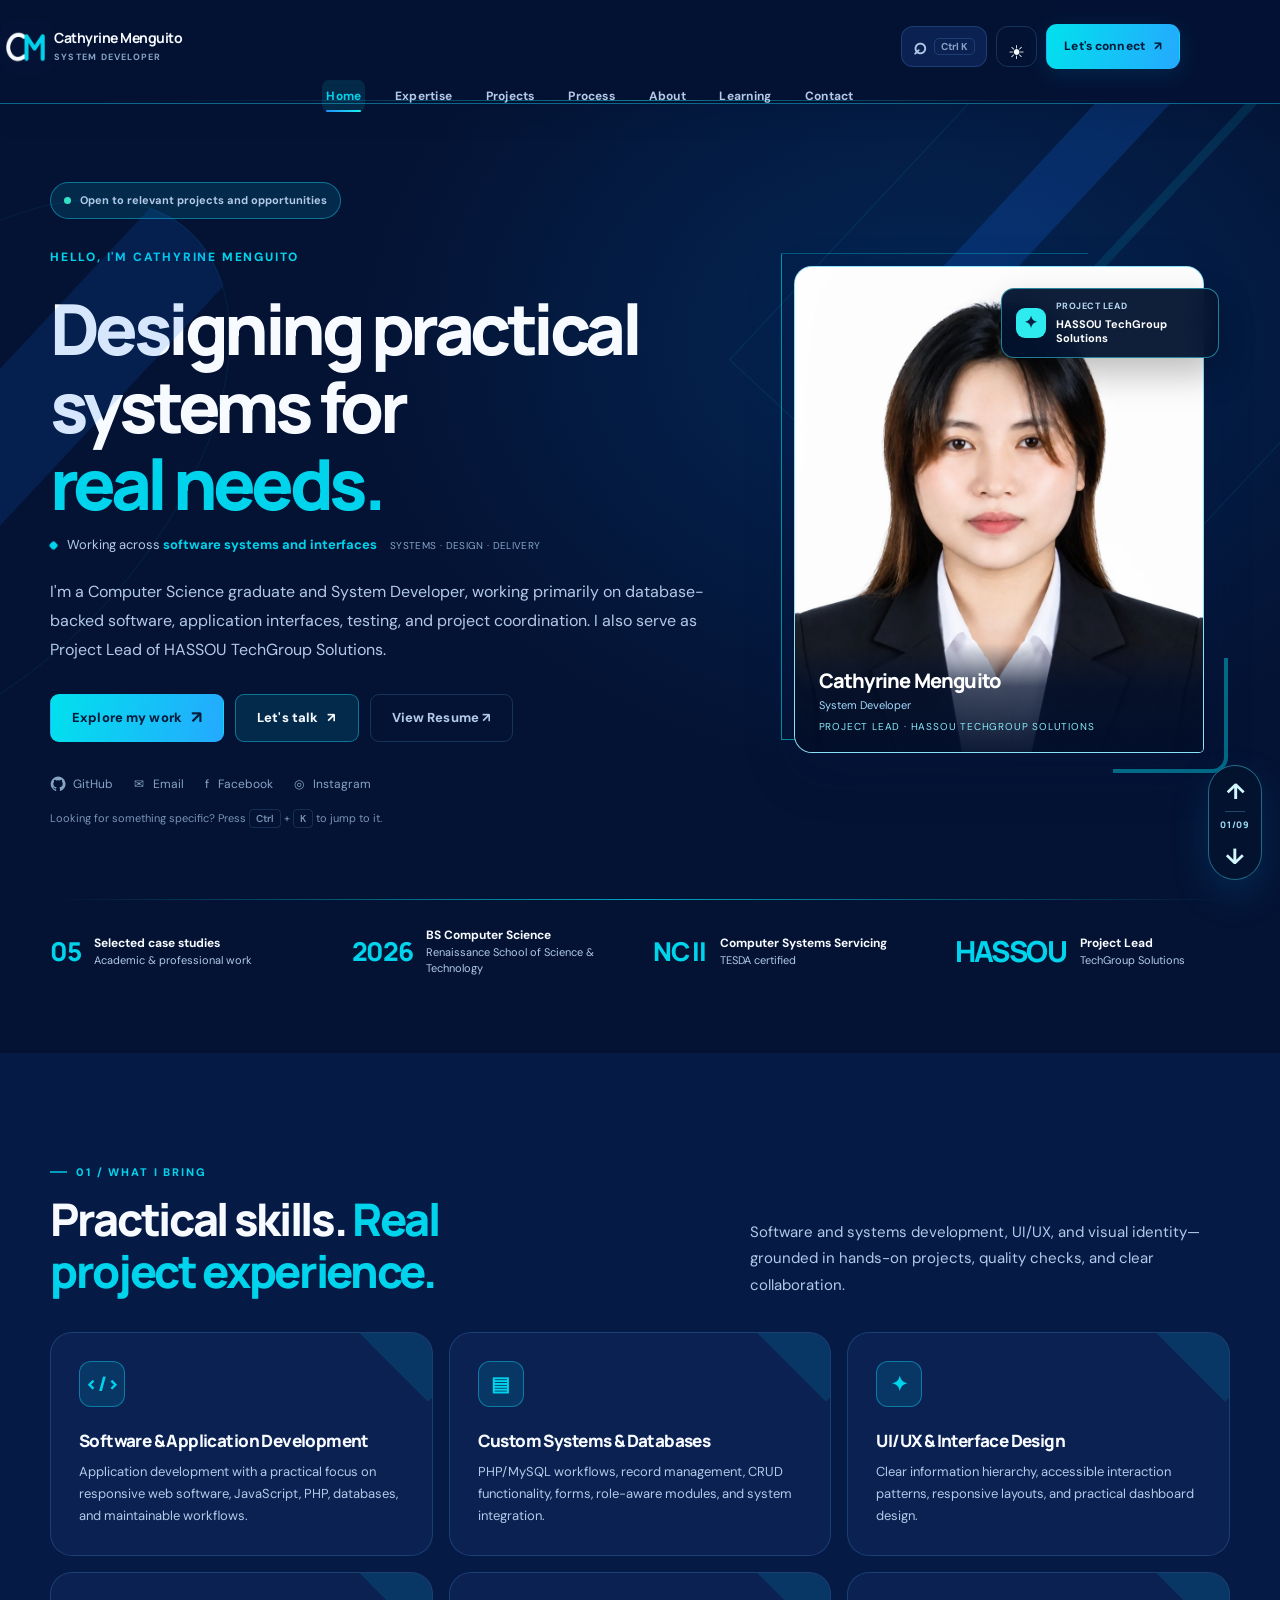
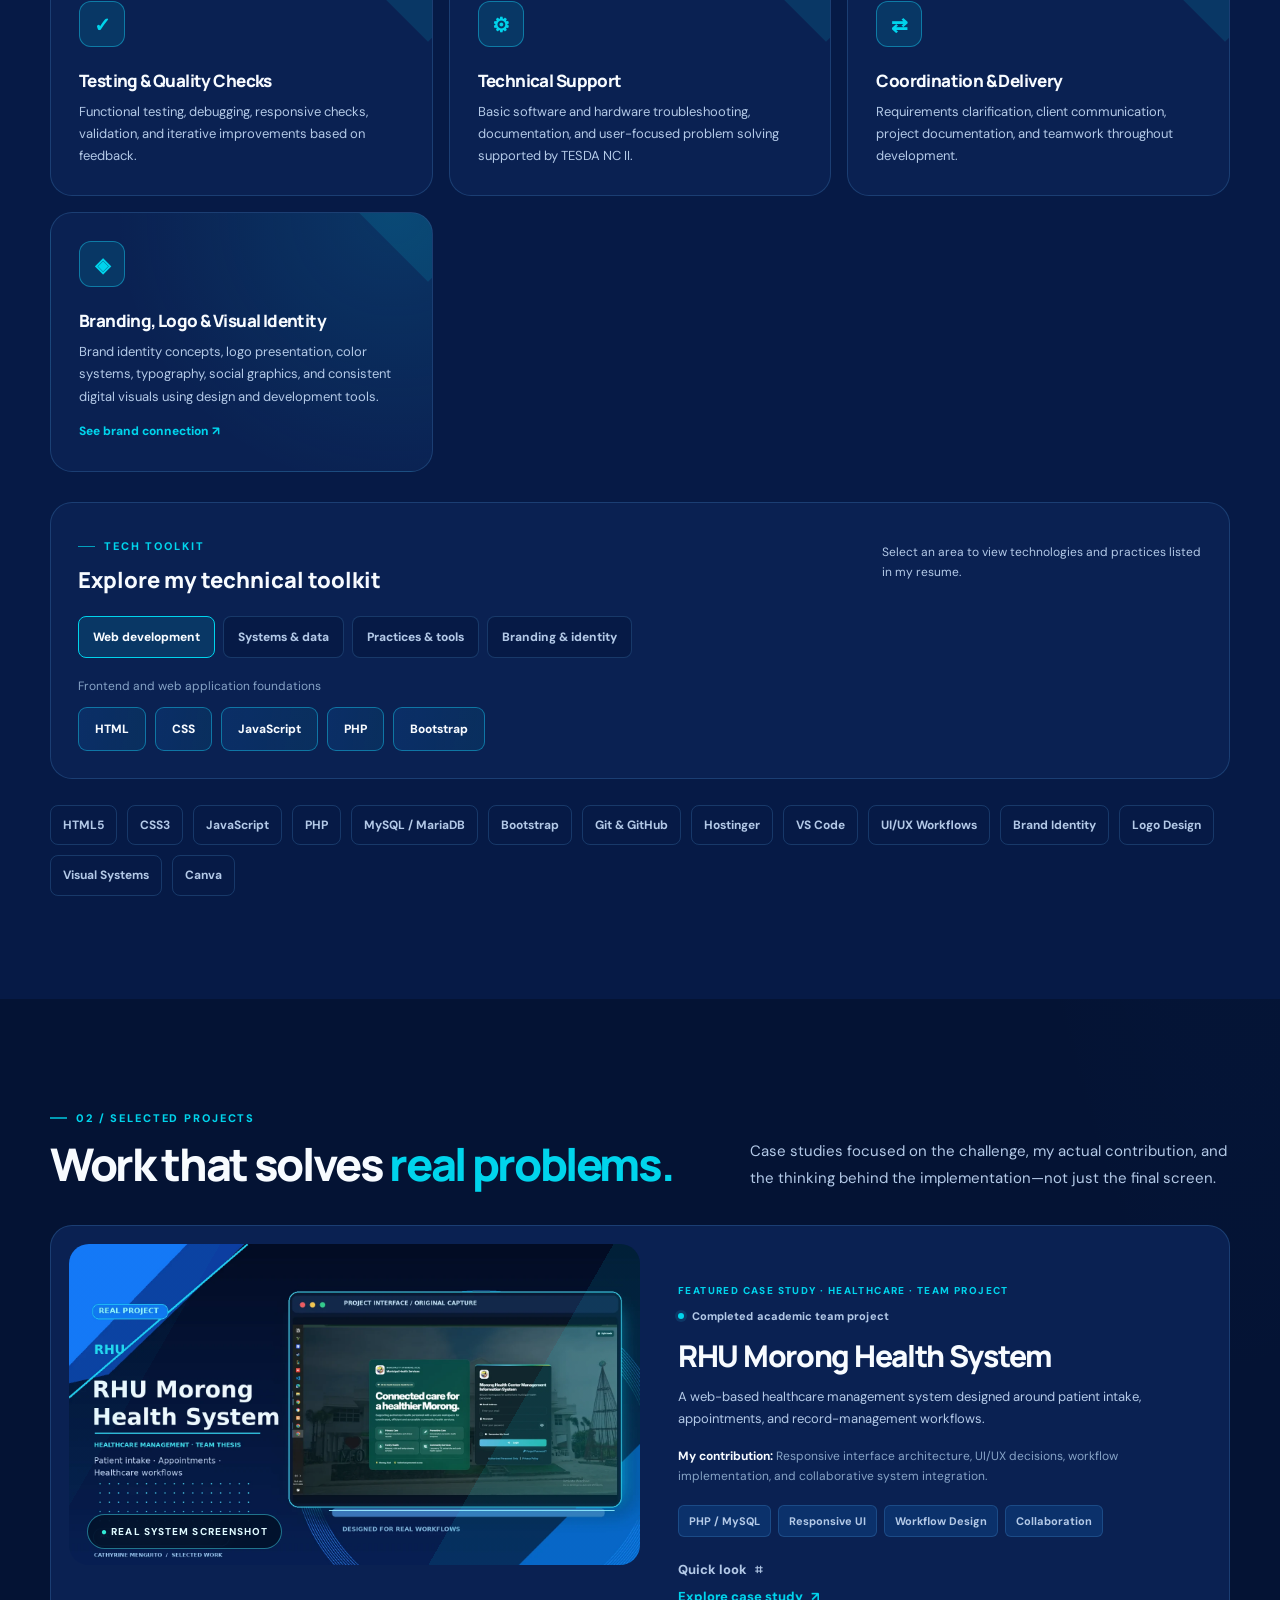
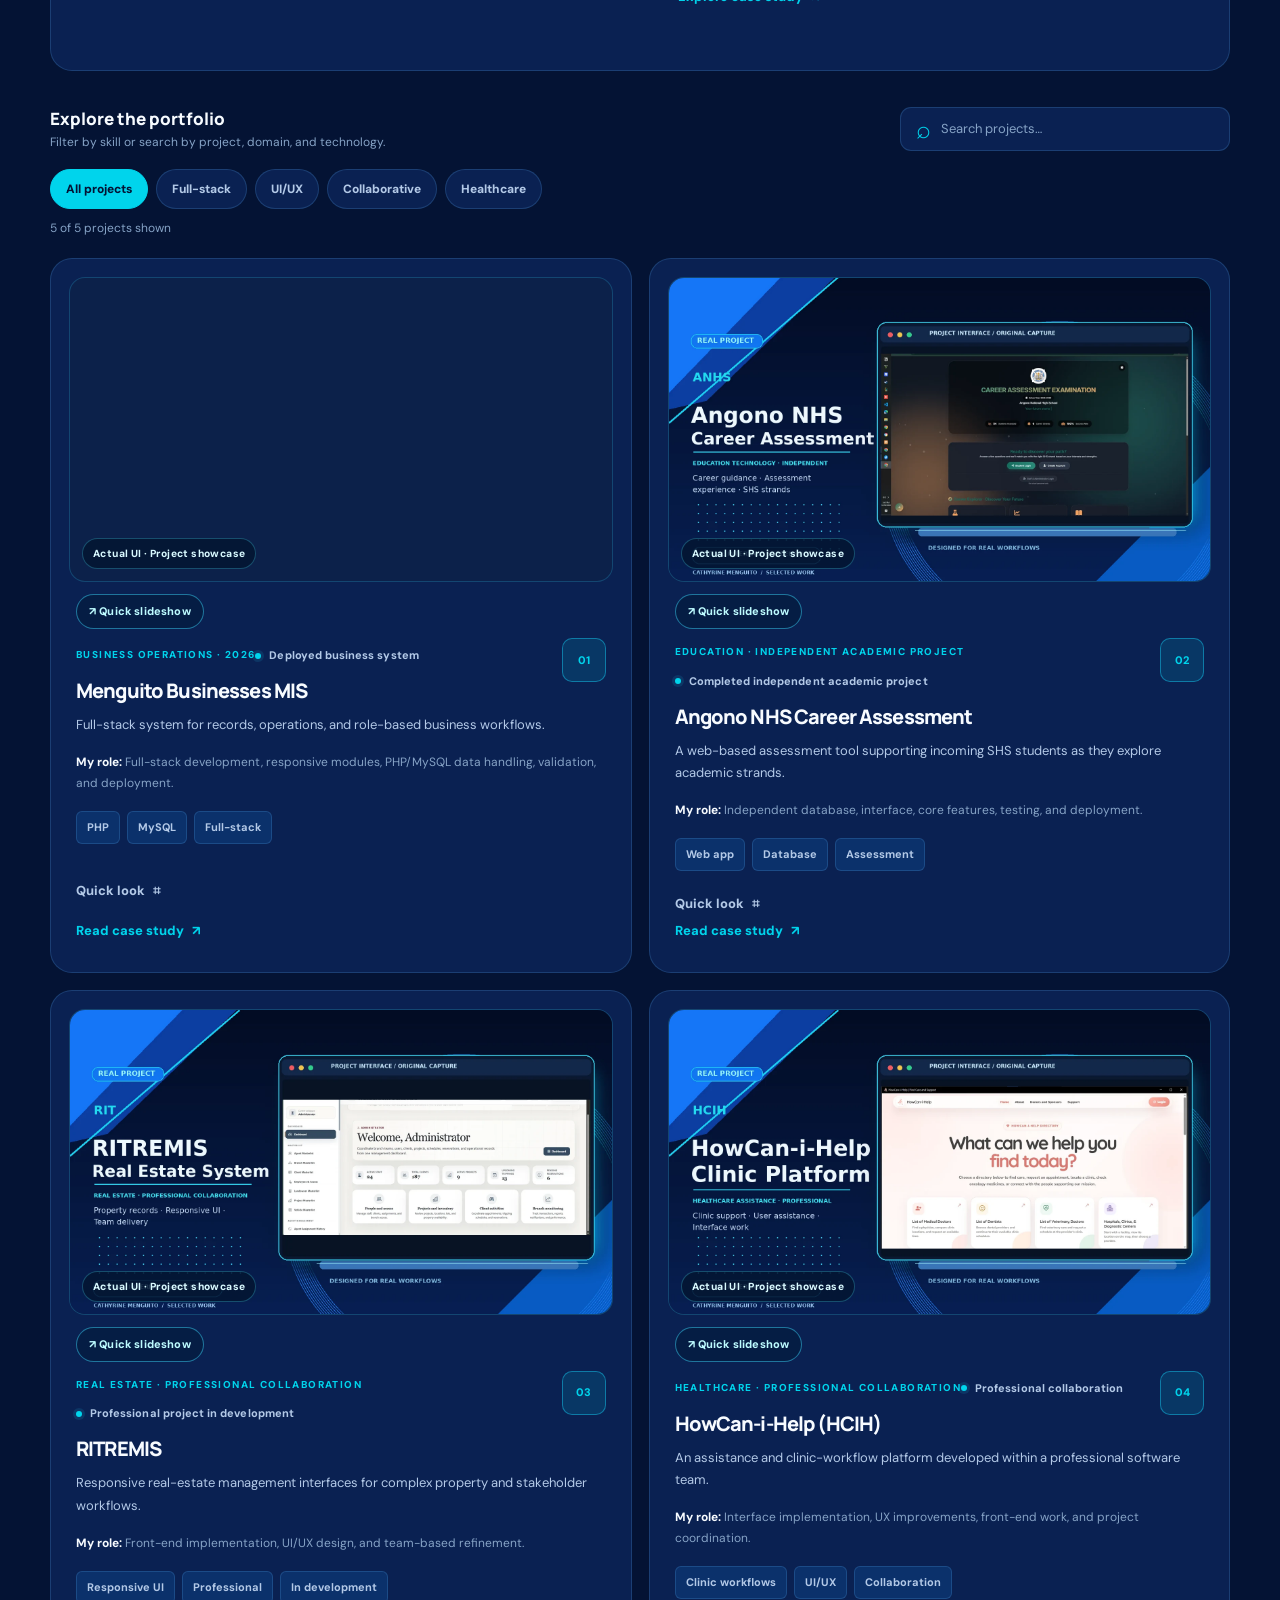
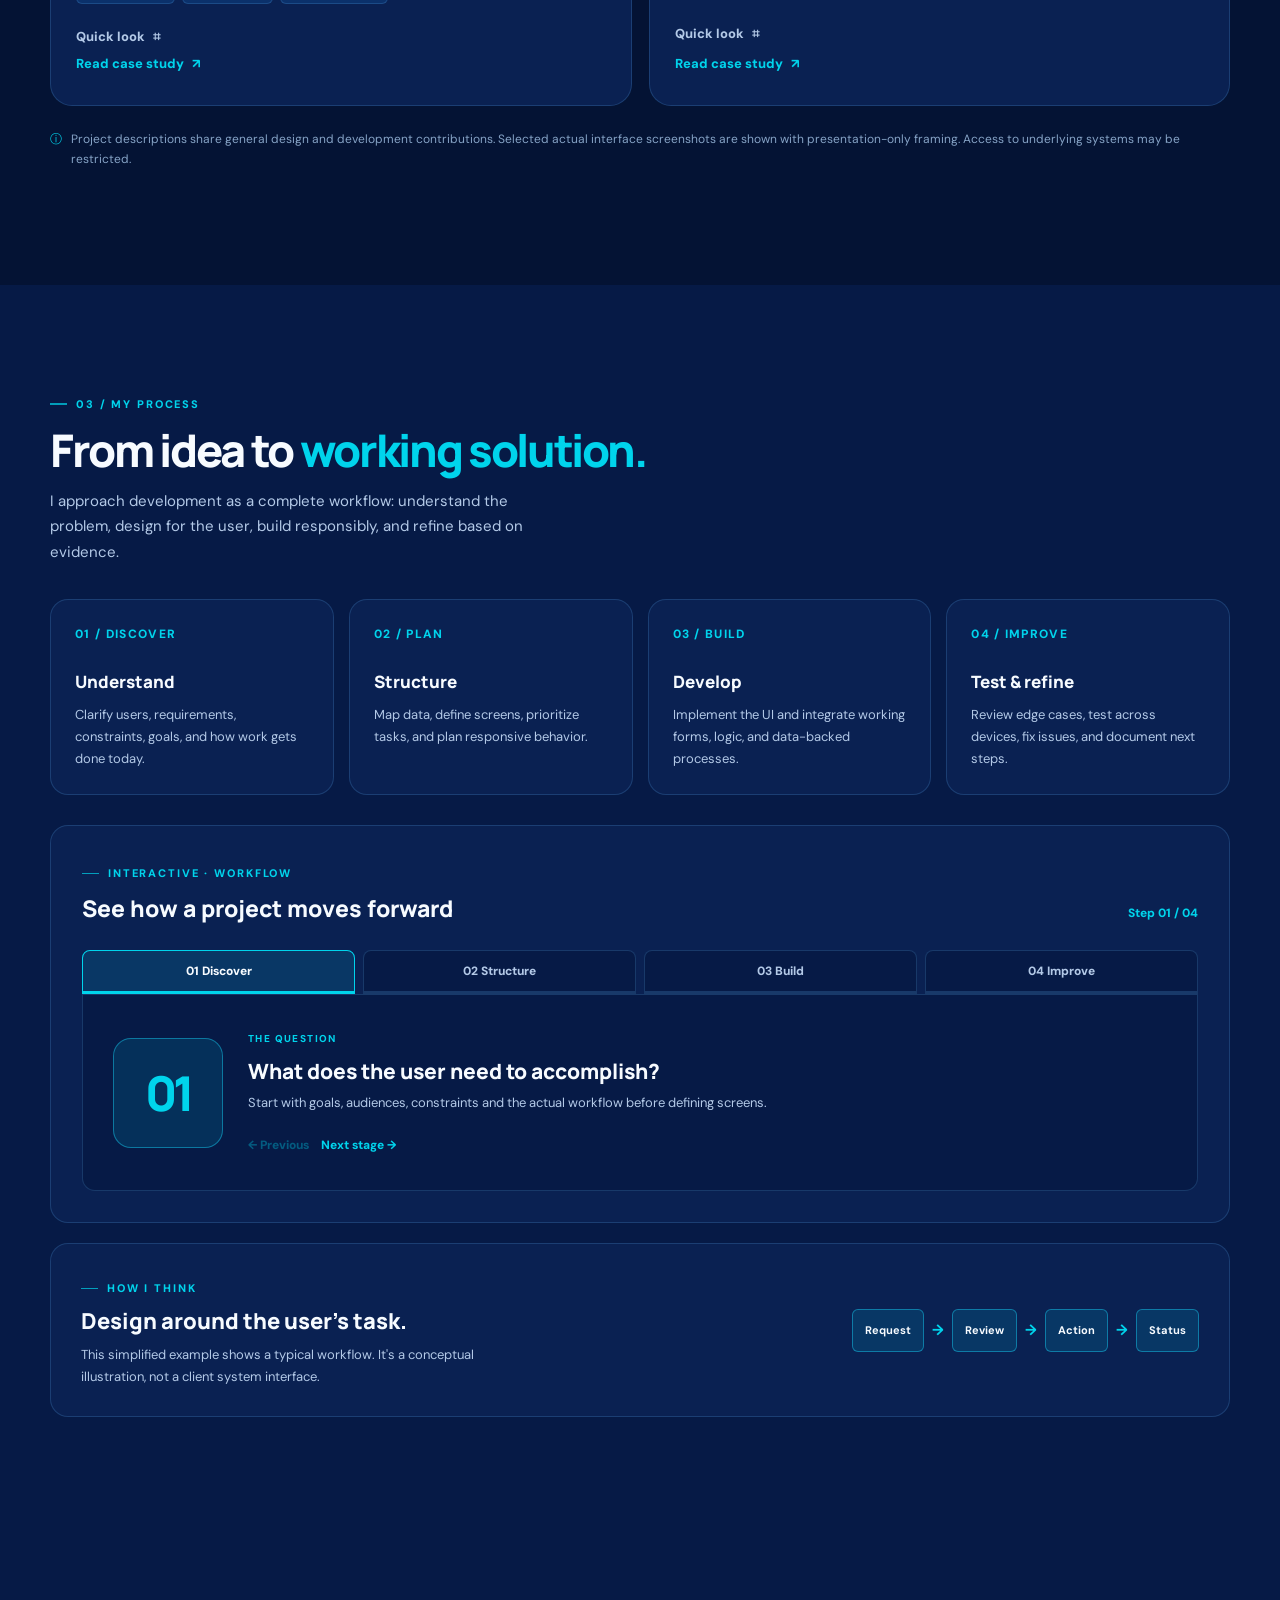
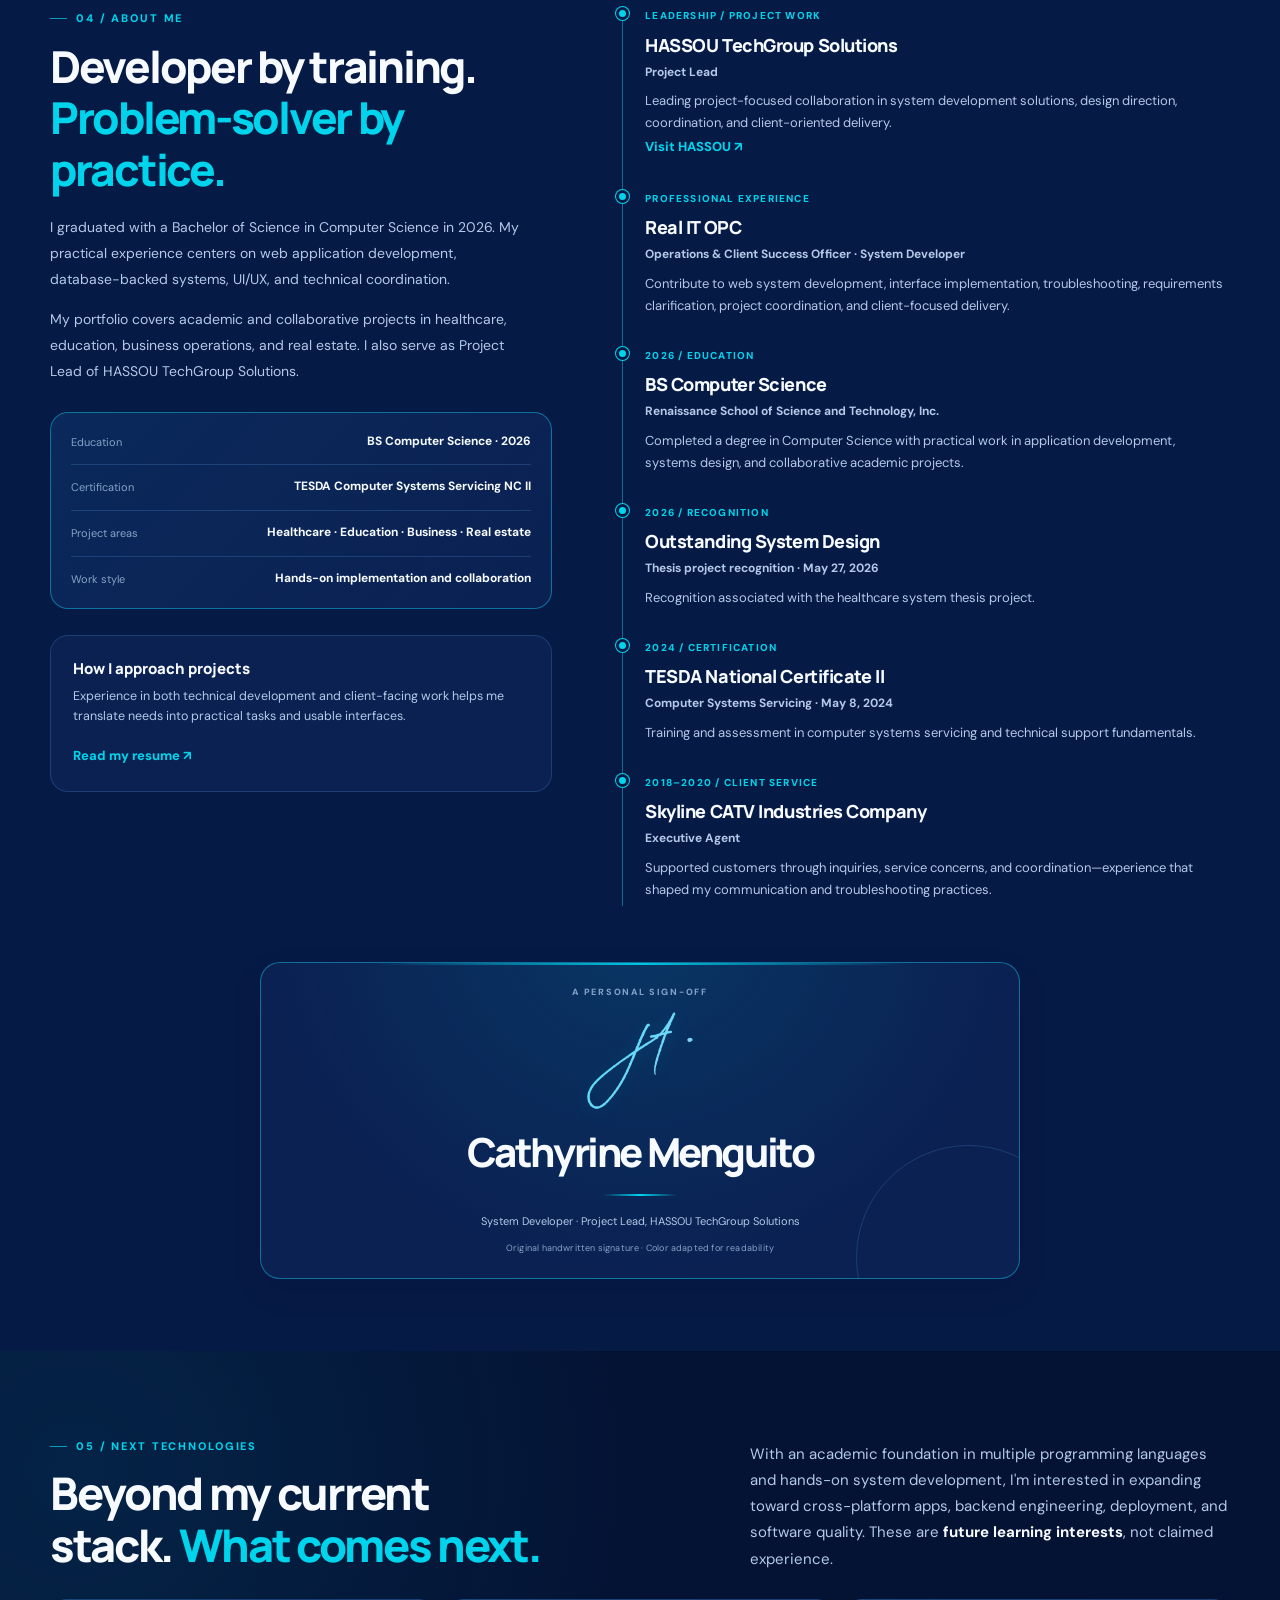
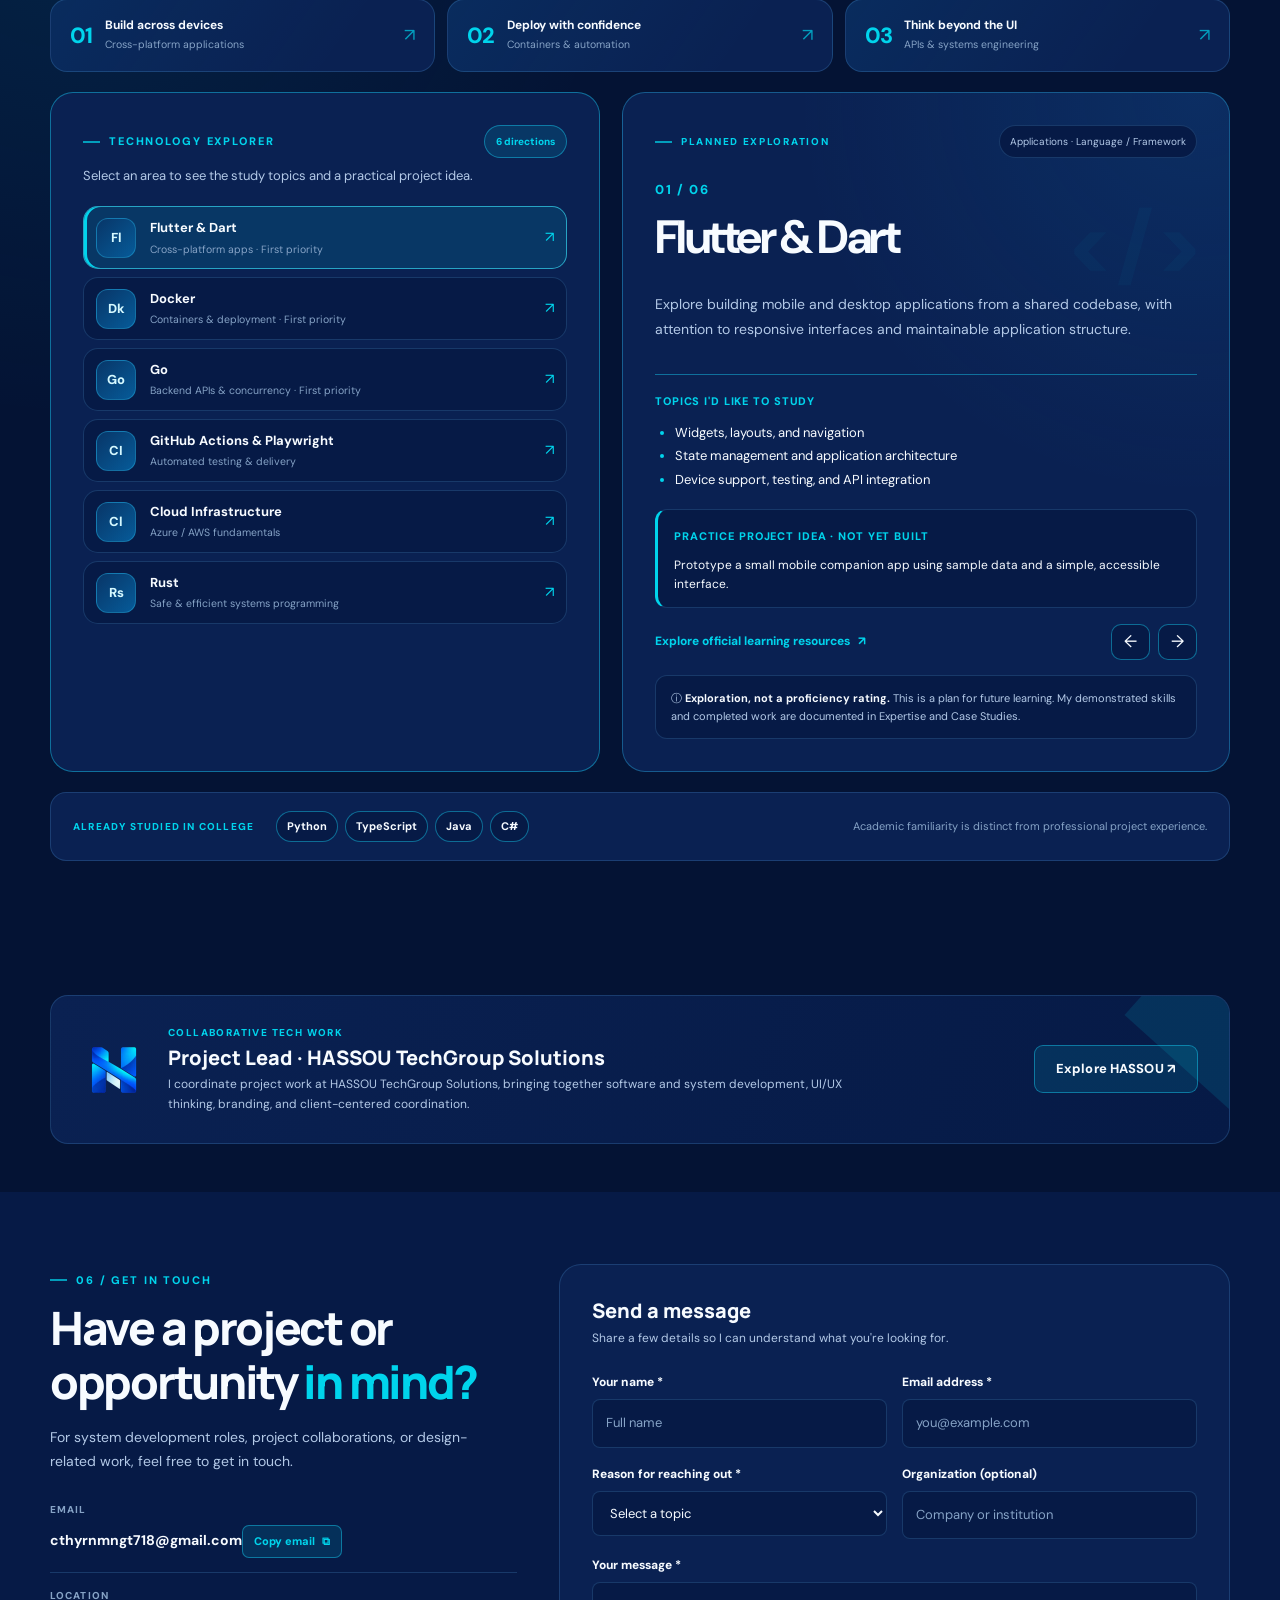
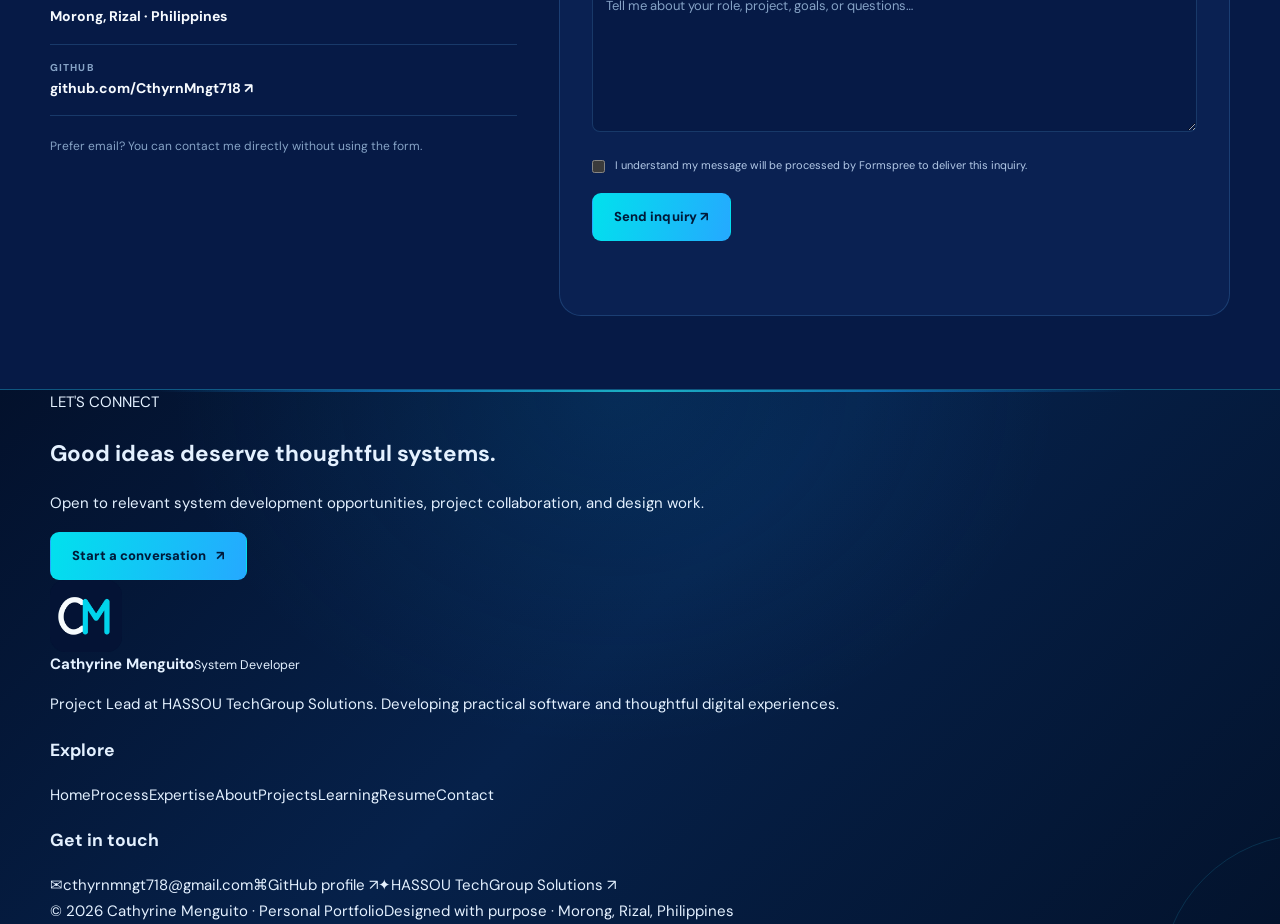
==== commit d1ebf570: "Add files via upload" ====
--- a/index.html
+++ b/index.html
@@ -29,7 +29,26 @@
 .footer{padding:40px 0;background:#051532;color:#eef7ff}.footer img{max-width:100%}
 @media(max-width:850px){.hero-grid{grid-template-columns:1fr}.header-inner{justify-content:center}.nav-links{justify-content:center}.nav-actions{justify-content:center}.hero{padding:40px 0}.menu-btn{display:inline-flex}}
 @media(prefers-reduced-motion:reduce){html{scroll-behavior:auto}*,*::before,*::after{animation:none!important;transition:none!important}}
-</style><link href="/assets/css/portfolio.css?v=repair-20261101" rel="stylesheet"/></head><body><a class="skip-link" href="#main">Skip to content</a><header class="site-header" data-portfolio-header="true" id="topbar"><div class="wrap header-inner"><a aria-label="Cathyrine Menguito, home" class="brand brand-wordmark" href="/" title="Cathyrine Menguito — personal portfolio"><span class="brand-copy">Cathyrine Menguito<small>System Developer</small></span></a><a aria-label="Cathyrine Menguito — home" class="nav-center-logo" data-brand-center="true" href="/" title="CM · Cathyrine Menguito"><img alt="CM monogram" height="52" src="/assets/images/cm-monogram.webp?v=phase1" width="52"/></a><nav aria-label="Main navigation" id="sitePrimaryNav"><ul class="nav-links" id="primaryNav"><li><a href="/#home">Home</a></li><li><a href="/#expertise">Expertise</a></li><li><a href="/#work">Projects</a></li><li><a href="/#approach">Process</a></li><li><a href="/#about">About</a></li><li><a href="/#learning">Learning</a></li><li><a href="/#contact">Contact</a></li></ul></nav><div class="nav-actions"><button aria-controls="commandDialog" aria-haspopup="dialog" aria-label="Open site search and quick navigation" class="command-btn" id="openCommand" type="button"><span aria-hidden="true">⌕</span><small>Ctrl K</small></button><button aria-label="Switch color theme" class="theme-btn" id="themeButton" type="button">☀</button><a class="btn btn-primary header-cta" href="/#contact">Let's connect <span aria-hidden="true">↗</span></a><button aria-controls="primaryNav" aria-expanded="false" aria-label="Toggle navigation" class="menu-btn" id="menuButton" type="button">☰</button></div></div><div aria-hidden="true" class="reading-progress" id="readingProgress"></div></header><main id="main"><section class="hero" id="home"><div class="wrap"><div class="hero-grid"><div><div class="availability"><span aria-hidden="true" class="status-dot"></span> Open to relevant projects and opportunities</div><p class="hero-byline">Hello, I'm Cathyrine Menguito</p><h1><span class="line">Designing practical</span><span class="line">systems for</span><span class="line accent">real needs.</span></h1><p aria-label="Focus areas" class="hero-dynamic"><span aria-hidden="true" class="pulse-square"></span><span>Working across <strong id="dynamicRole">software systems and interfaces</strong></span><span class="hero-dynamic-tip">Systems · Design · Delivery</span></p><p class="hero-desc">I'm a Computer Science graduate and System Developer, working primarily on database-backed software, application interfaces, testing, and project coordination. I also serve as Project Lead of HASSOU TechGroup Solutions.</p><div class="hero-actions"><a class="btn btn-primary" href="#work">Explore my work <span aria-hidden="true" class="icon-arrow">↗</span></a><a class="btn btn-secondary" href="#contact">Let's talk <span aria-hidden="true">↗</span></a><a class="btn btn-subtle" href="/assets/docs/Final-Resume-Cathyrine-Menguito.pdf" rel="noopener" target="_blank">View Resume ↗</a></div><div class="hero-socials"><a href="https://github.com/CthyrnMngt718" rel="noopener noreferrer" target="_blank"><svg aria-hidden="true" fill="currentColor" viewbox="0 0 24 24"><path d="M12 .9A11.1 11.1 0 0 0 8.49 22.5c.55.1.75-.24.75-.53v-2.05c-3.06.67-3.71-1.3-3.71-1.3-.5-1.27-1.22-1.61-1.22-1.61-1-.68.08-.67.08-.67 1.11.08 1.7 1.14 1.7 1.14.98 1.68 2.56 1.2 3.19.91.1-.71.39-1.2.7-1.48-2.44-.28-5.01-1.22-5.01-5.43 0-1.2.43-2.18 1.14-2.95-.11-.28-.49-1.4.11-2.9 0 0 .93-.3 3.05 1.13a10.6 10.6 0 0 1 5.55 0c2.12-1.43 3.04-1.13 3.04-1.13.61 1.5.23 2.62.12 2.9.71.77 1.13 1.75 1.13 2.95 0 4.22-2.57 5.15-5.02 5.43.4.35.75 1.03.75 2.07v3.08c0 .29.2.63.76.52A11.1 11.1 0 0 0 12 .9Z"></path></svg> GitHub</a><a href="mailto:cthyrnmngt718@gmail.com">✉   Email</a><a href="https://www.facebook.com/cathyrine.menguito" rel="noopener noreferrer" target="_blank">f   Facebook</a><a href="https://www.instagram.com/itsme_cthymngt/" rel="noopener noreferrer" target="_blank">◎   Instagram</a></div><p class="hero-shortcut">Looking for something specific? Press <kbd>Ctrl</kbd> + <kbd>K</kbd> to jump to it.</p></div><div class="portrait-wrap" data-reveal="right"><div class="portrait-card"><img alt="Professional portrait of Cathyrine Menguito wearing a dark blazer" fetchpriority="high" height="1100" src="/assets/images/cathyrine-professional.webp" width="1100"/><div class="portrait-caption"><strong>Cathyrine Menguito</strong><span>System Developer</span><small>Project Lead · HASSOU TechGroup Solutions</small></div></div><div class="floating-note"><b>BASED IN</b>Morong, Rizal<br/>Philippines</div><div class="portrait-role-chip" data-reveal="up"><span aria-hidden="true" class="role-chip-icon">✦</span><span>PROJECT LEAD <strong>HASSOU TechGroup Solutions</strong></span></div></div></div><div aria-hidden="true" class="hero-rule"></div><div aria-label="Professional highlights" class="quick-proof"><article><div class="stat">05</div><p><strong>Selected case studies</strong>Academic &amp; professional work</p></article><article><div class="stat">2026</div><p><strong>BS Computer Science</strong>Renaissance School of Science &amp; Technology</p></article><article><div class="stat">NC II</div><p><strong>Computer Systems Servicing</strong>TESDA certified</p></article><article><div class="stat">HASSOU</div><p><strong>Project Lead</strong>TechGroup Solutions</p></article></div></div></section>
+</style><link href="/assets/css/portfolio.css?v=brand-v2-20261101" rel="stylesheet"/></head><body><a class="skip-link" href="#main">Skip to content</a><header class="site-header brand-v2" data-portfolio-header="true" id="topbar">
+<div aria-hidden="true" class="brand-v2-glint"></div>
+<div class="header-inner brand-v2-inner">
+<a aria-label="Cathyrine Menguito — home" class="brand-wordmark brand-v2-identity" href="/" title="Cathyrine Menguito — Portfolio">
+<span class="brand-v2-mark"><img alt="" height="54" src="/assets/images/cm-monogram.webp?v=phase1" width="54"/></span>
+<span class="brand-copy"><strong>Cathyrine Menguito</strong><small>System Developer</small></span>
+</a>
+<nav aria-label="Main navigation" class="brand-v2-navigation" id="sitePrimaryNav"><ul class="nav-links" id="primaryNav">
+<li><a href="/#home">Home</a></li><li><a href="/#expertise">Expertise</a></li>
+<li><a href="/#work">Projects</a></li><li><a href="/#approach">Process</a></li>
+<li><a href="/#about">About</a></li><li><a href="/#learning">Learning</a></li><li><a href="/#contact">Contact</a></li>
+</ul></nav>
+<div class="nav-actions brand-v2-actions">
+<button aria-controls="commandDialog" aria-haspopup="dialog" aria-label="Search this portfolio" class="command-btn" id="openCommand" title="Search portfolio (Ctrl+K)" type="button"><span aria-hidden="true">⌕</span><small>Ctrl K</small></button>
+<button aria-label="Switch color theme" class="theme-btn" id="themeButton" type="button">☀</button>
+<a class="btn btn-primary header-cta" href="/#contact">Let's connect <span aria-hidden="true">↗</span></a>
+<button aria-controls="primaryNav" aria-expanded="false" aria-label="Open navigation" class="menu-btn" id="menuButton" type="button">☰</button>
+</div>
+</div><div aria-hidden="true" class="reading-progress" id="readingProgress"></div>
+</header><main id="main"><section class="hero" id="home"><div class="wrap"><div class="hero-grid"><div><div class="availability"><span aria-hidden="true" class="status-dot"></span> Open to relevant projects and opportunities</div><p class="hero-byline">Hello, I'm Cathyrine Menguito</p><h1><span class="line">Designing practical</span><span class="line">systems for</span><span class="line accent">real needs.</span></h1><p aria-label="Focus areas" class="hero-dynamic"><span aria-hidden="true" class="pulse-square"></span><span>Working across <strong id="dynamicRole">software systems and interfaces</strong></span><span class="hero-dynamic-tip">Systems · Design · Delivery</span></p><p class="hero-desc">I'm a Computer Science graduate and System Developer, working primarily on database-backed software, application interfaces, testing, and project coordination. I also serve as Project Lead of HASSOU TechGroup Solutions.</p><div class="hero-actions"><a class="btn btn-primary" href="#work">Explore my work <span aria-hidden="true" class="icon-arrow">↗</span></a><a class="btn btn-secondary" href="#contact">Let's talk <span aria-hidden="true">↗</span></a><a class="btn btn-subtle" href="/assets/docs/Final-Resume-Cathyrine-Menguito.pdf" rel="noopener" target="_blank">View Resume ↗</a></div><div class="hero-socials"><a href="https://github.com/CthyrnMngt718" rel="noopener noreferrer" target="_blank"><svg aria-hidden="true" fill="currentColor" viewbox="0 0 24 24"><path d="M12 .9A11.1 11.1 0 0 0 8.49 22.5c.55.1.75-.24.75-.53v-2.05c-3.06.67-3.71-1.3-3.71-1.3-.5-1.27-1.22-1.61-1.22-1.61-1-.68.08-.67.08-.67 1.11.08 1.7 1.14 1.7 1.14.98 1.68 2.56 1.2 3.19.91.1-.71.39-1.2.7-1.48-2.44-.28-5.01-1.22-5.01-5.43 0-1.2.43-2.18 1.14-2.95-.11-.28-.49-1.4.11-2.9 0 0 .93-.3 3.05 1.13a10.6 10.6 0 0 1 5.55 0c2.12-1.43 3.04-1.13 3.04-1.13.61 1.5.23 2.62.12 2.9.71.77 1.13 1.75 1.13 2.95 0 4.22-2.57 5.15-5.02 5.43.4.35.75 1.03.75 2.07v3.08c0 .29.2.63.76.52A11.1 11.1 0 0 0 12 .9Z"></path></svg> GitHub</a><a href="mailto:cthyrnmngt718@gmail.com">✉   Email</a><a href="https://www.facebook.com/cathyrine.menguito" rel="noopener noreferrer" target="_blank">f   Facebook</a><a href="https://www.instagram.com/itsme_cthymngt/" rel="noopener noreferrer" target="_blank">◎   Instagram</a></div><p class="hero-shortcut">Looking for something specific? Press <kbd>Ctrl</kbd> + <kbd>K</kbd> to jump to it.</p></div><div class="portrait-wrap" data-reveal="right"><div class="portrait-card"><img alt="Professional portrait of Cathyrine Menguito wearing a dark blazer" fetchpriority="high" height="1100" src="/assets/images/cathyrine-professional.webp" width="1100"/><div class="portrait-caption"><strong>Cathyrine Menguito</strong><span>System Developer</span><small>Project Lead · HASSOU TechGroup Solutions</small></div></div><div class="floating-note"><b>BASED IN</b>Morong, Rizal<br/>Philippines</div><div class="portrait-role-chip" data-reveal="up"><span aria-hidden="true" class="role-chip-icon">✦</span><span>PROJECT LEAD <strong>HASSOU TechGroup Solutions</strong></span></div></div></div><div aria-hidden="true" class="hero-rule"></div><div aria-label="Professional highlights" class="quick-proof"><article><div class="stat">05</div><p><strong>Selected case studies</strong>Academic &amp; professional work</p></article><article><div class="stat">2026</div><p><strong>BS Computer Science</strong>Renaissance School of Science &amp; Technology</p></article><article><div class="stat">NC II</div><p><strong>Computer Systems Servicing</strong>TESDA certified</p></article><article><div class="stat">HASSOU</div><p><strong>Project Lead</strong>TechGroup Solutions</p></article></div></div></section>
 <section class="section alt" id="expertise"><div class="wrap"><div class="section-top" data-reveal="up"><div><span class="eyebrow">01 / What I bring</span><h2>Practical skills. <span class="accent">Real project experience.</span></h2></div><p>Software and systems development, UI/UX, and visual identity—grounded in hands-on projects, quality checks, and clear collaboration.</p></div><div class="expertise-grid">
 <article class="expert-card panel interactive-surface" data-reveal="up"><span class="expert-icon">&lt;/&gt;</span><h3>Software &amp; Application Development</h3><p>Application development with a practical focus on responsive web software, JavaScript, PHP, databases, and maintainable workflows.</p></article>
 <article class="expert-card panel interactive-surface" data-reveal="up"><span class="expert-icon">▤</span><h3>Custom Systems &amp; Databases</h3><p>PHP/MySQL workflows, record management, CRUD functionality, forms, role-aware modules, and system integration.</p></article>
@@ -98,9 +117,29 @@
 </div>
 </section>
 <section class="section" id="collaboration" style="padding-top:65px;padding-bottom:65px"><div class="wrap"><div class="hassou-box panel interactive-surface"><img alt="HASSOU TechGroup Solutions logo" height="64" loading="lazy" src="/assets/images/hassou-mark.webp" width="64"/><div><small>COLLABORATIVE TECH WORK</small><h3>Project Lead · HASSOU TechGroup Solutions</h3><p>I coordinate project work at HASSOU TechGroup Solutions, bringing together software and system development, UI/UX thinking, branding, and client-centered coordination.</p></div><a class="btn btn-secondary" href="https://hassou-techgroupsolutions.github.io/" rel="noopener noreferrer" target="_blank">Explore HASSOU ↗</a></div></div></section>
-<section class="section alt" id="contact"><div class="wrap"><div class="contact-layout" data-reveal="up"><div class="contact-info"><span class="eyebrow">06 / Get in touch</span><h2>Have a project or opportunity <span class="accent">in mind?</span></h2><p>For system development roles, project collaborations, or design-related work, feel free to get in touch.</p><div class="contact-detail"><small>Email</small><a href="mailto:cthyrnmngt718@gmail.com">cthyrnmngt718@gmail.com</a><button aria-label="Copy email address" class="copy-btn" id="copyEmail" type="button">Copy email <span aria-hidden="true">⧉</span></button><span aria-live="polite" class="copy-notice" id="copyNotice" role="status"></span></div><div class="contact-detail"><small>Location</small><strong>Morong, Rizal · Philippines</strong></div><div class="contact-detail"><small>GitHub</small><a href="https://github.com/CthyrnMngt718" rel="noopener noreferrer" target="_blank">github.com/CthyrnMngt718 ↗</a></div><p style="font-size:12px;margin-top:20px;color:var(--muted)">Prefer email? You can contact me directly without using the form.</p></div><form action="https://formspree.io/f/mzepkbgw" class="contact-form panel" id="contactForm" method="POST"><h3>Send a message</h3><p>Share a few details so I can understand what you're looking for.</p><input aria-hidden="true" autocomplete="off" class="visually-hidden" name="_gotcha" tabindex="-1"/><input name="source" type="hidden" value="Cathyrine personal portfolio · 2026 refresh"/><div class="form-row"><div class="form-field"><label for="contactName">Your name *</label><input autocomplete="name" id="contactName" maxlength="100" name="name" placeholder="Full name" required=""/></div><div class="form-field"><label for="contactEmail">Email address *</label><input autocomplete="email" id="contactEmail" maxlength="160" name="email" placeholder="you@example.com" required="" type="email"/></div></div><div class="form-row"><div class="form-field"><label for="contactType">Reason for reaching out *</label><select id="contactType" name="inquiry_type" required=""><option value="">Select a topic</option><option>Job opportunity</option><option>Freelance / development project</option><option>Collaboration</option><option>General inquiry</option></select></div><div class="form-field"><label for="contactOrg">Organization (optional)</label><input id="contactOrg" maxlength="130" name="organization" placeholder="Company or institution"/></div></div><div class="form-field"><label for="contactMessage">Your message *</label><textarea id="contactMessage" maxlength="3500" minlength="20" name="message" placeholder="Tell me about your role, project, goals, or questions…" required=""></textarea></div><label class="form-check"><input name="consent" required="" type="checkbox" value="yes"/><span>I understand my message will be processed by Formspree to deliver this inquiry.</span></label><button class="btn btn-primary" type="submit">Send inquiry ↗</button><p aria-live="polite" class="form-message" id="formMessage" role="status"></p></form></div></div></section></main><footer class="footer" id="siteFooter"><div class="wrap footer-shell"><p class="footer-kicker">CATHYRINE MENGUITO · PERSONAL PORTFOLIO</p><div class="footer-rework-lead" data-reveal="up"><div class="footer-rework-copy"><h2>Build with <span>purpose.</span></h2><p>For system development, project collaboration, and design-related opportunities.</p></div><a class="btn btn-primary footer-rework-cta" href="mailto:cthyrnmngt718@gmail.com?subject=Portfolio%20inquiry">Start a conversation ↗</a></div><div class="footer-brand-stage" data-reveal="up"><div class="footer-logo-halo"><a aria-label="Cathyrine Menguito — homepage" class="footer-centered-logo" href="/"><img alt="CM monogram" height="82" loading="lazy" src="/assets/images/cm-monogram.webp?v=phase1" width="82"/></a></div><strong class="footer-brand-name">Cathyrine Menguito</strong><p class="footer-brand-role">System Developer · Project Lead, HASSOU TechGroup Solutions</p></div><div class="footer-navigation"><nav aria-label="Explore" class="footer-nav-group"><span class="footer-group-label">Explore</span><a href="/#home">Home</a><a href="/#expertise">Expertise</a><a href="/#work">Projects</a><a href="/#learning">Learning</a><a href="/resume.html">Resume</a></nav><nav aria-label="Connect" class="footer-nav-group"><span class="footer-group-label">Connect</span><a href="mailto:cthyrnmngt718@gmail.com">Email</a><a href="https://github.com/CthyrnMngt718" rel="noopener noreferrer" target="_blank">GitHub</a><a href="https://hassou-techgroupsolutions.github.io/" rel="noopener noreferrer" target="_blank">HASSOU TechGroup Solutions</a></nav></div><div class="footer-rework-bottom"><span>© <span id="year">2026</span> Cathyrine Menguito</span><span>Morong, Rizal · Philippines</span></div></div></footer><dialog aria-labelledby="commandTitle" class="command-dialog" id="commandDialog">
+<section class="section alt" id="contact"><div class="wrap"><div class="contact-layout" data-reveal="up"><div class="contact-info"><span class="eyebrow">06 / Get in touch</span><h2>Have a project or opportunity <span class="accent">in mind?</span></h2><p>For system development roles, project collaborations, or design-related work, feel free to get in touch.</p><div class="contact-detail"><small>Email</small><a href="mailto:cthyrnmngt718@gmail.com">cthyrnmngt718@gmail.com</a><button aria-label="Copy email address" class="copy-btn" id="copyEmail" type="button">Copy email <span aria-hidden="true">⧉</span></button><span aria-live="polite" class="copy-notice" id="copyNotice" role="status"></span></div><div class="contact-detail"><small>Location</small><strong>Morong, Rizal · Philippines</strong></div><div class="contact-detail"><small>GitHub</small><a href="https://github.com/CthyrnMngt718" rel="noopener noreferrer" target="_blank">github.com/CthyrnMngt718 ↗</a></div><p style="font-size:12px;margin-top:20px;color:var(--muted)">Prefer email? You can contact me directly without using the form.</p></div><form action="https://formspree.io/f/mzepkbgw" class="contact-form panel" id="contactForm" method="POST"><h3>Send a message</h3><p>Share a few details so I can understand what you're looking for.</p><input aria-hidden="true" autocomplete="off" class="visually-hidden" name="_gotcha" tabindex="-1"/><input name="source" type="hidden" value="Cathyrine personal portfolio · 2026 refresh"/><div class="form-row"><div class="form-field"><label for="contactName">Your name *</label><input autocomplete="name" id="contactName" maxlength="100" name="name" placeholder="Full name" required=""/></div><div class="form-field"><label for="contactEmail">Email address *</label><input autocomplete="email" id="contactEmail" maxlength="160" name="email" placeholder="you@example.com" required="" type="email"/></div></div><div class="form-row"><div class="form-field"><label for="contactType">Reason for reaching out *</label><select id="contactType" name="inquiry_type" required=""><option value="">Select a topic</option><option>Job opportunity</option><option>Freelance / development project</option><option>Collaboration</option><option>General inquiry</option></select></div><div class="form-field"><label for="contactOrg">Organization (optional)</label><input id="contactOrg" maxlength="130" name="organization" placeholder="Company or institution"/></div></div><div class="form-field"><label for="contactMessage">Your message *</label><textarea id="contactMessage" maxlength="3500" minlength="20" name="message" placeholder="Tell me about your role, project, goals, or questions…" required=""></textarea></div><label class="form-check"><input name="consent" required="" type="checkbox" value="yes"/><span>I understand my message will be processed by Formspree to deliver this inquiry.</span></label><button class="btn btn-primary" type="submit">Send inquiry ↗</button><p aria-live="polite" class="form-message" id="formMessage" role="status"></p></form></div></div></section></main><footer class="footer brand-v2-footer" id="siteFooter">
+<div class="wrap brand-v2-footer-wrap">
+<div class="brand-v2-footer-cta" data-reveal="up">
+<div class="footer-cta-copy"><span class="footer-section-label">LET'S CONNECT</span><h2>Good ideas deserve <span>thoughtful systems.</span></h2><p>Open to relevant system development opportunities, project collaboration, and design work.</p></div>
+<a class="btn btn-primary" href="mailto:cthyrnmngt718@gmail.com?subject=Portfolio%20Inquiry">Start a conversation <span aria-hidden="true">↗</span></a>
+</div>
+<div class="brand-v2-footer-grid">
+<section aria-label="Portfolio identity" class="brand-v2-footer-bio">
+<a aria-label="Cathyrine Menguito — back to homepage" class="brand-v2-footer-brand" href="/"><span class="brand-v2-footer-logo"><img alt="" height="72" loading="lazy" src="/assets/images/cm-monogram.webp?v=phase1" width="72"/></span><span><strong>Cathyrine Menguito</strong><small>System Developer</small></span></a>
+<p>Project Lead at HASSOU TechGroup Solutions. Developing practical software and thoughtful digital experiences.</p>
+</section>
+<nav aria-label="Footer navigation" class="brand-v2-footer-map">
+<h3>Explore</h3><div class="brand-v2-footer-links"><a href="/#home">Home</a><a href="/#approach">Process</a><a href="/#expertise">Expertise</a><a href="/#about">About</a><a href="/#work">Projects</a><a href="/#learning">Learning</a><a href="/resume.html">Resume</a><a href="/#contact">Contact</a></div>
+</nav>
+<nav aria-label="Connect" class="brand-v2-footer-connect">
+<h3>Get in touch</h3><a href="mailto:cthyrnmngt718@gmail.com"><span aria-hidden="true" class="footer-contact-symbol">✉</span><span>cthyrnmngt718@gmail.com</span></a><a href="https://github.com/CthyrnMngt718" rel="noopener noreferrer" target="_blank"><span aria-hidden="true" class="footer-contact-symbol">⌘</span><span>GitHub profile ↗</span></a><a href="https://hassou-techgroupsolutions.github.io/" rel="noopener noreferrer" target="_blank"><span aria-hidden="true" class="footer-contact-symbol">✦</span><span>HASSOU TechGroup Solutions ↗</span></a>
+</nav>
+</div>
+<div class="brand-v2-footer-bottom"><span>© <span id="year">2026</span> Cathyrine Menguito · Personal Portfolio</span><span>Designed with purpose · Morong, Rizal, Philippines</span></div>
+</div>
+</footer><dialog aria-labelledby="commandTitle" class="command-dialog" id="commandDialog">
 <div class="command-heading"><div><span class="eyebrow">QUICK ACCESS</span><h2 id="commandTitle">Where would you like to go?</h2></div><button aria-label="Close quick navigation" class="dialog-close" data-close-dialog="" type="button">✕</button></div>
 <label class="visually-hidden" for="commandSearch">Search pages and projects</label><input aria-controls="commandResults" autocomplete="off" id="commandSearch" placeholder="Search sections, projects, resume…" type="search"/>
 <div aria-label="Searchable site destinations" class="command-results" id="commandResults" role="listbox"></div>
 <p class="command-hint">↑ ↓ Navigate <span>↵ Open</span> <span>Esc Close</span></p>
-</dialog><nav aria-label="Previous or next portfolio section" class="section-rail"><button aria-label="Previous section" id="sectionPrev" title="Previous section" type="button">↑</button><span aria-hidden="true" class="rail-line"></span><span aria-live="polite" class="rail-current">1</span><button aria-label="Next section" id="sectionNext" title="Next section" type="button">↓</button></nav><script src="/assets/js/portfolio.js?v=repair-20261101"></script></body></html>+</dialog><nav aria-label="Previous or next portfolio section" class="section-rail"><button aria-label="Previous section" id="sectionPrev" title="Previous section" type="button">↑</button><span aria-hidden="true" class="rail-line"></span><span aria-live="polite" class="rail-current">1</span><button aria-label="Next section" id="sectionNext" title="Next section" type="button">↓</button></nav><script src="/assets/js/portfolio.js?v=brand-v2-20261101"></script></body></html>
